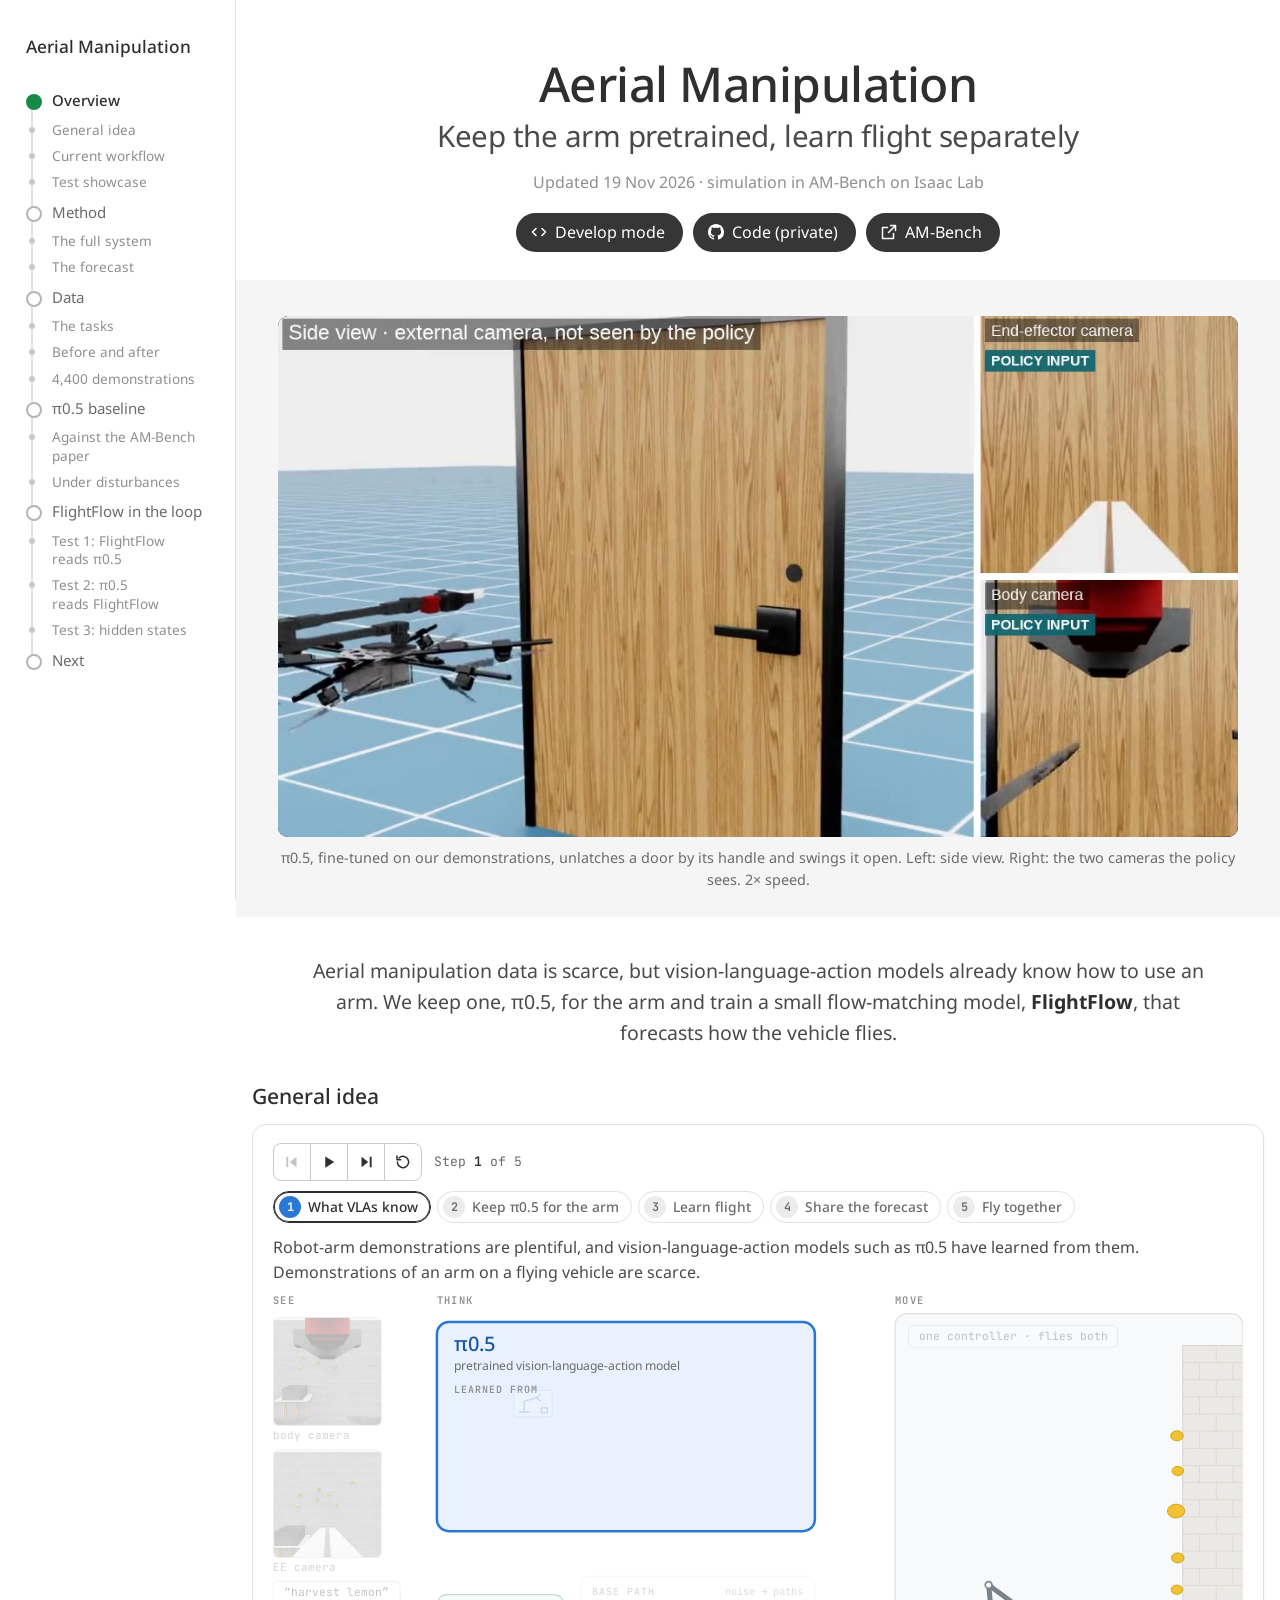
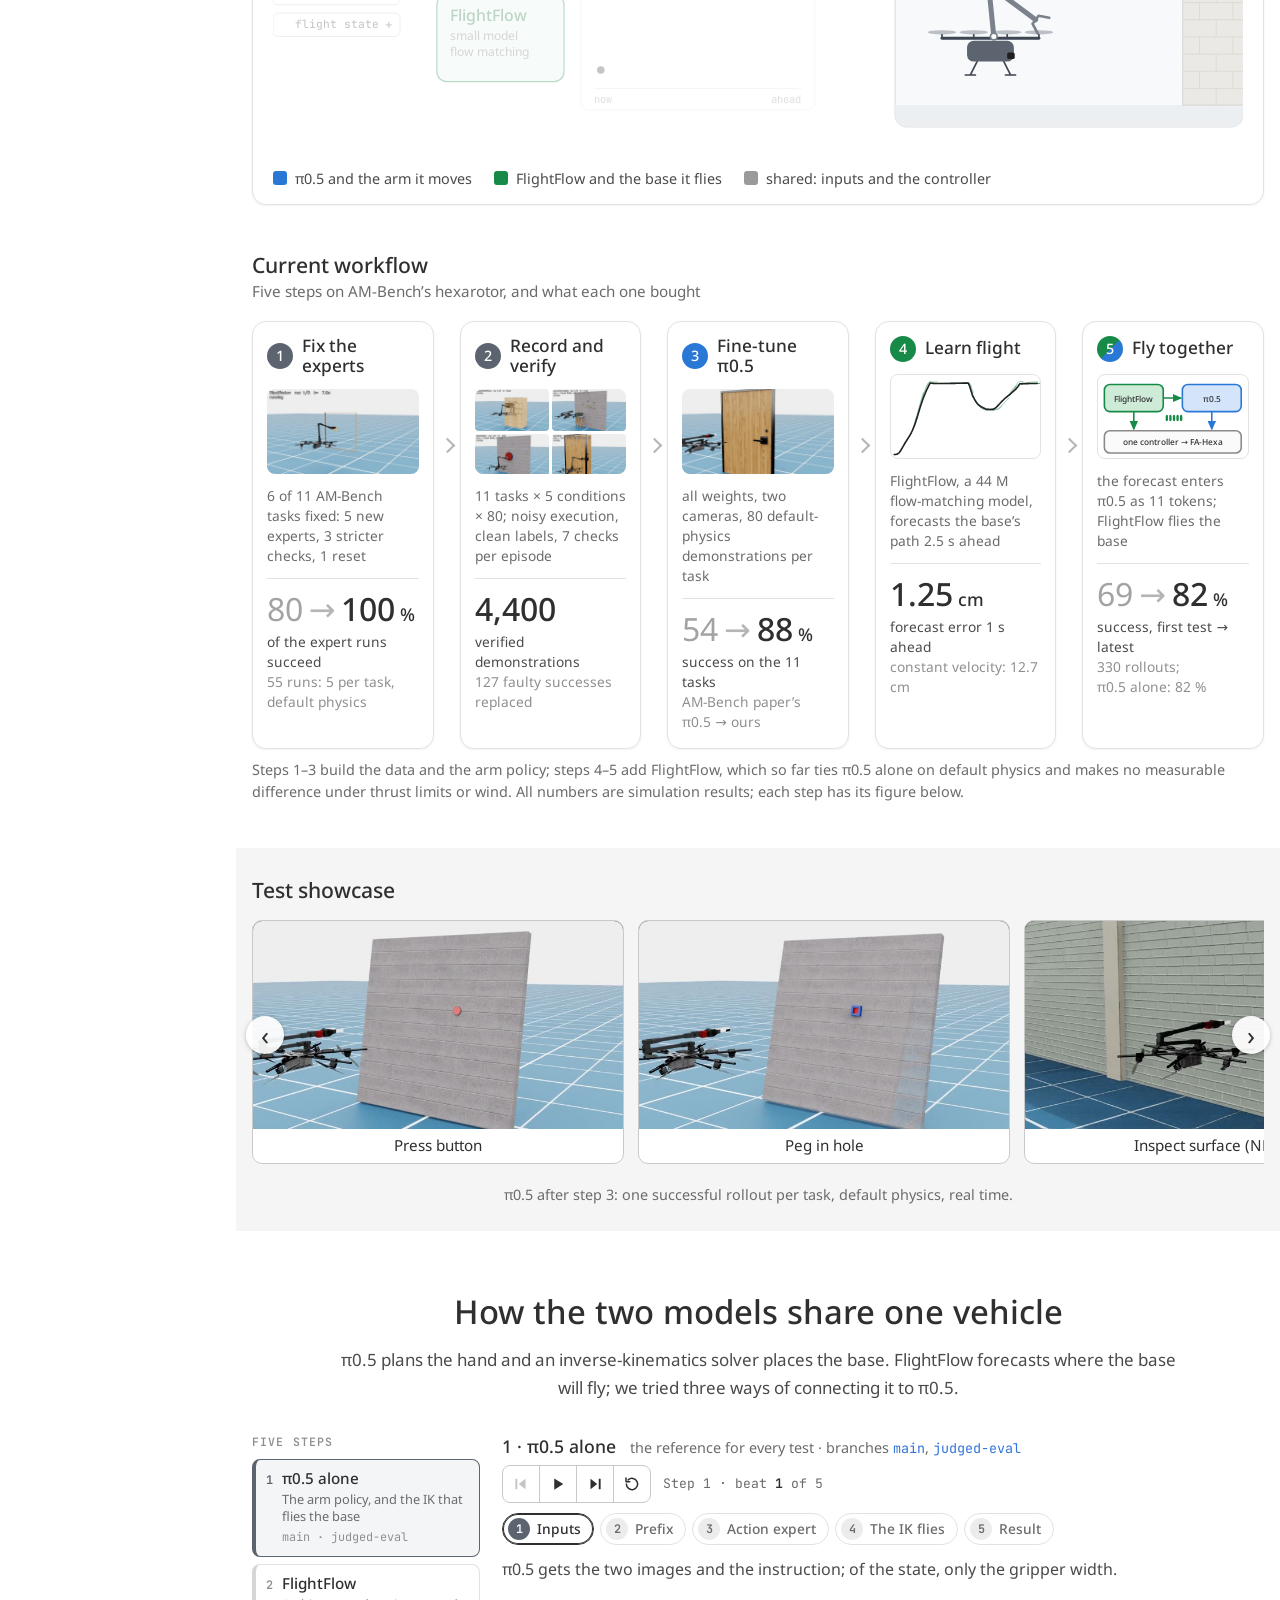
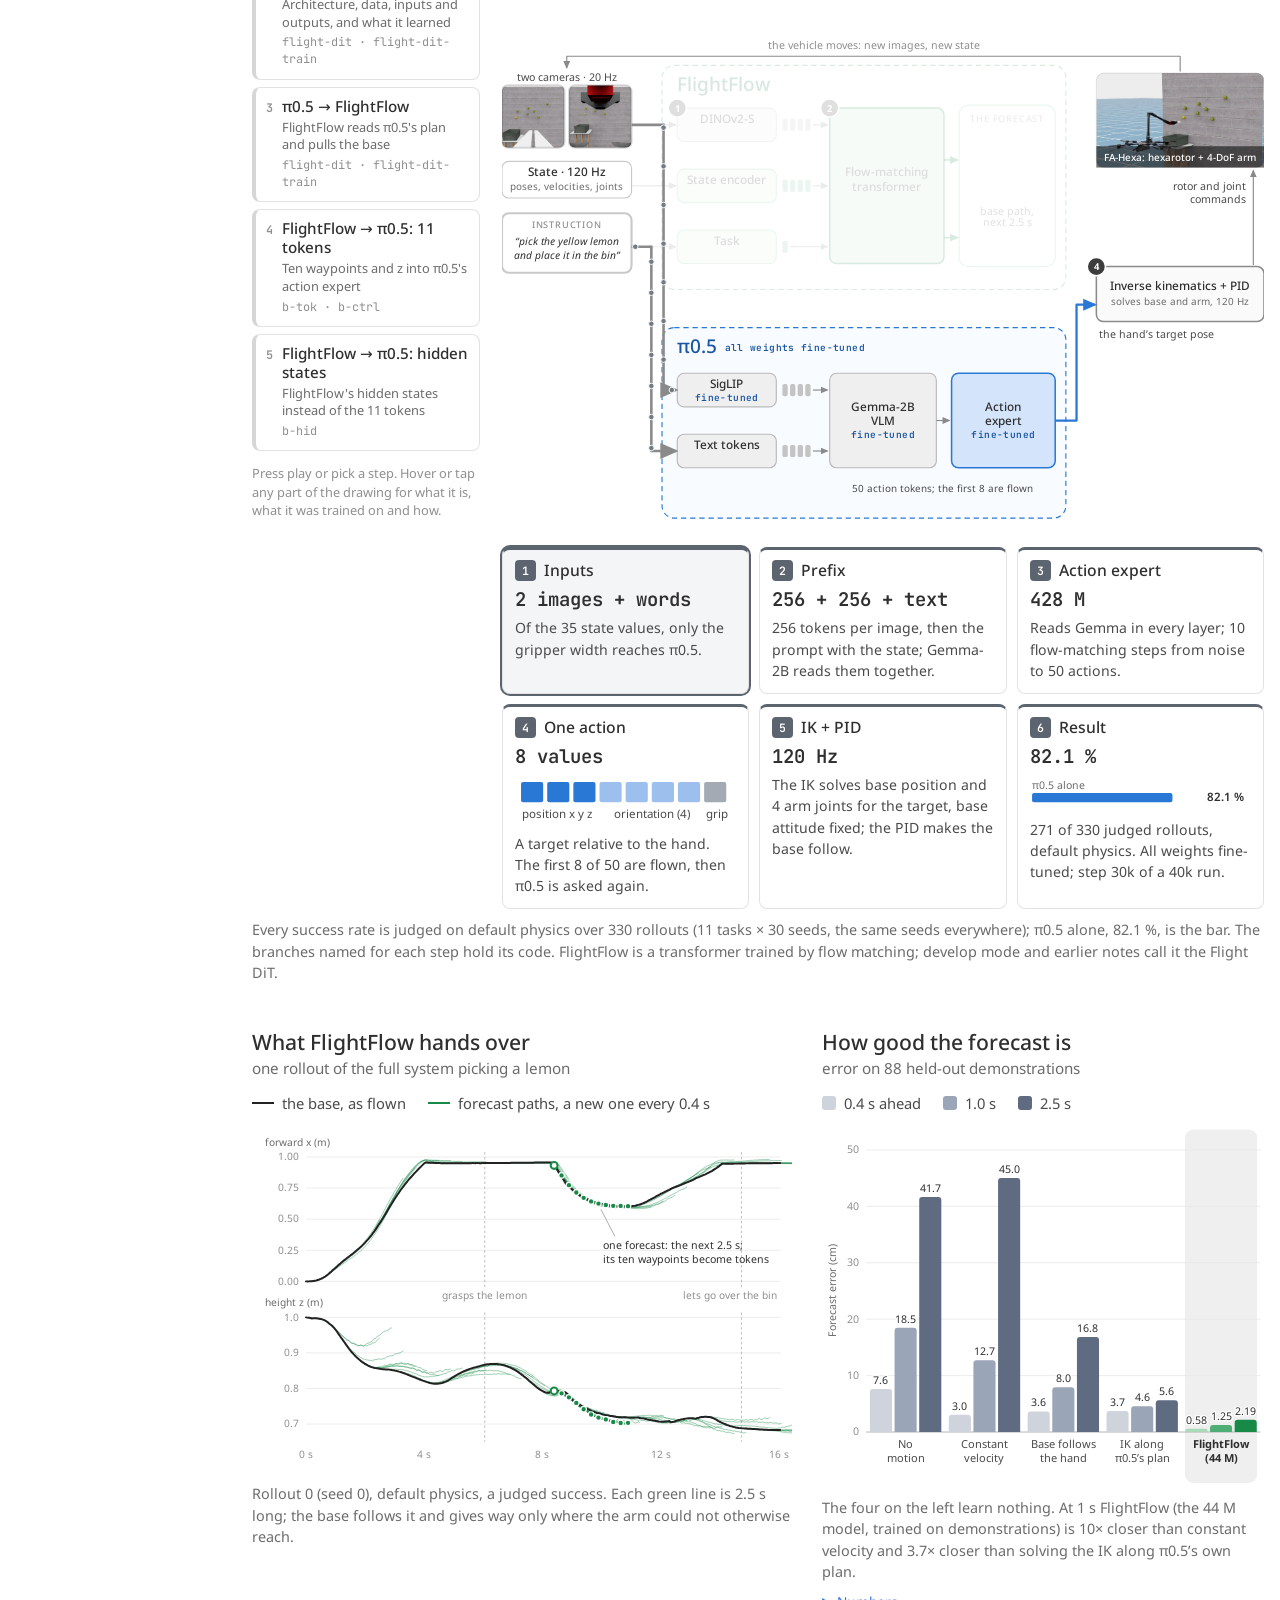
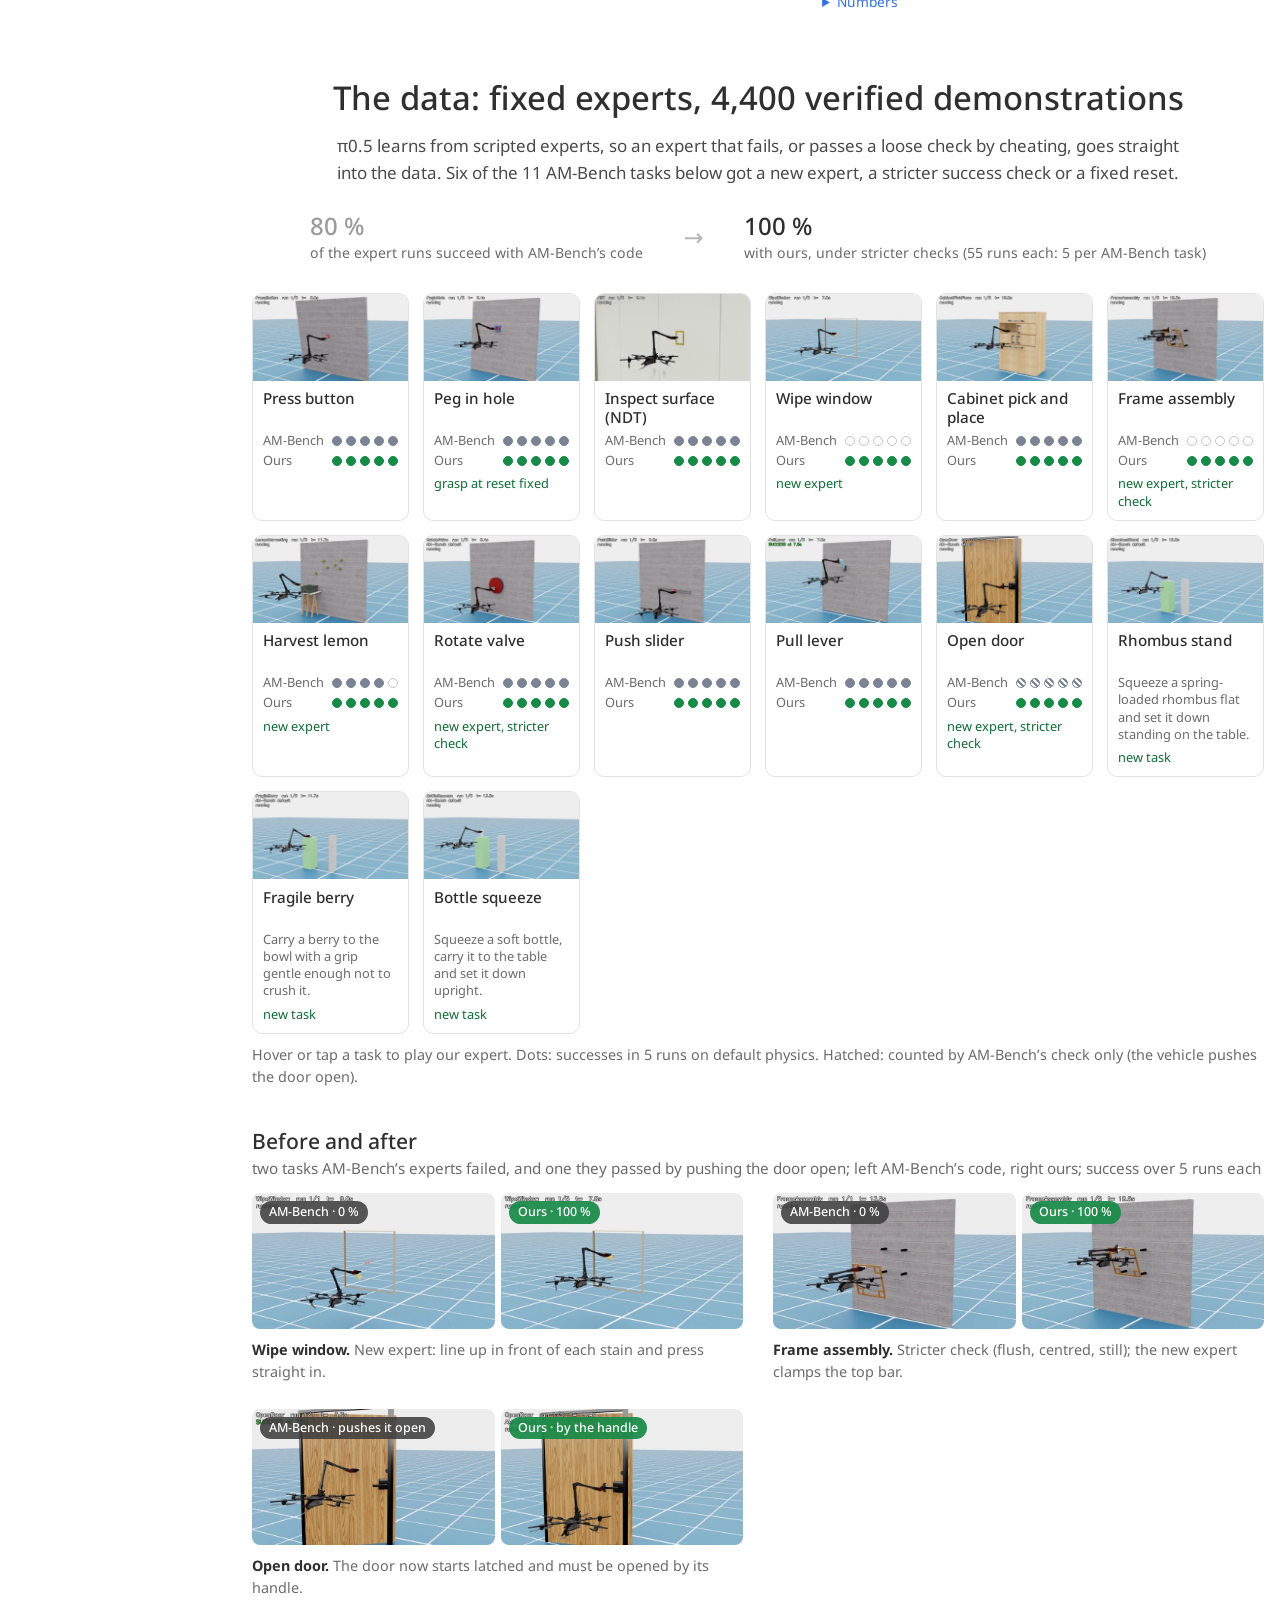
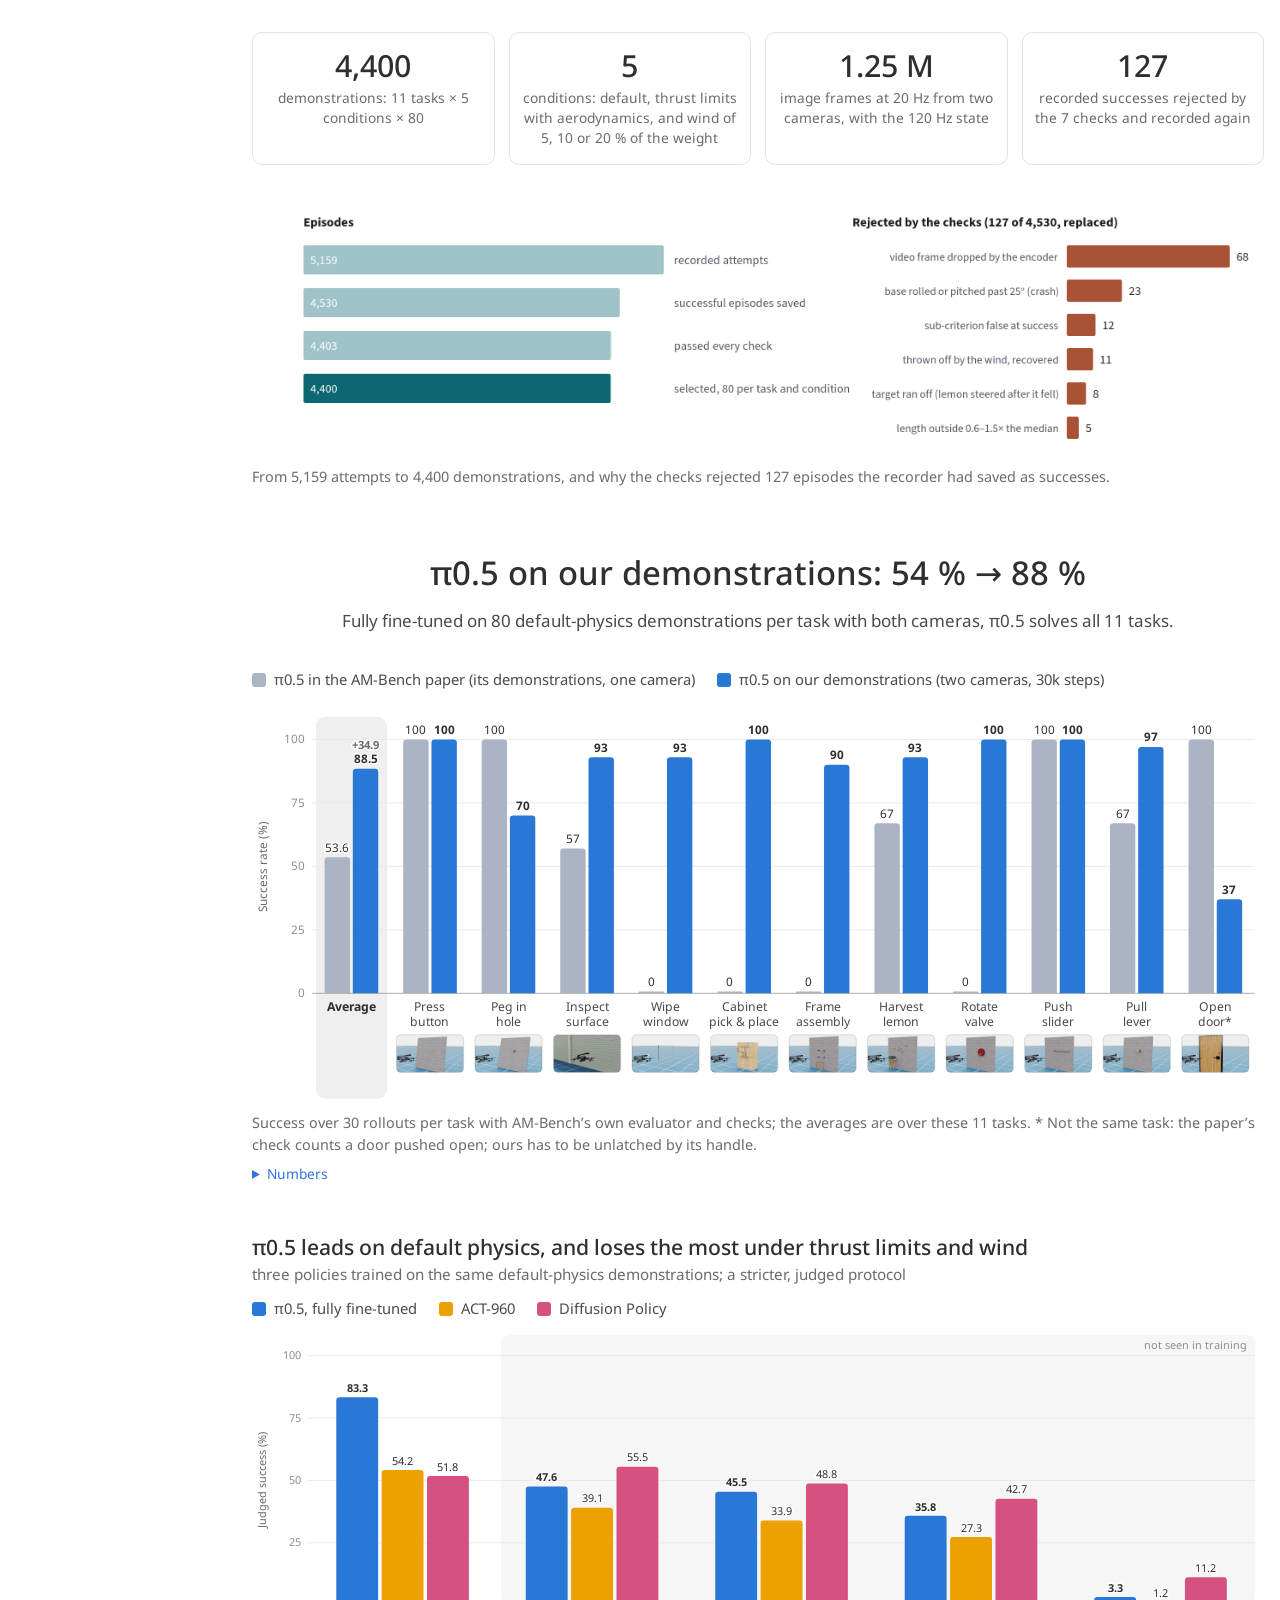
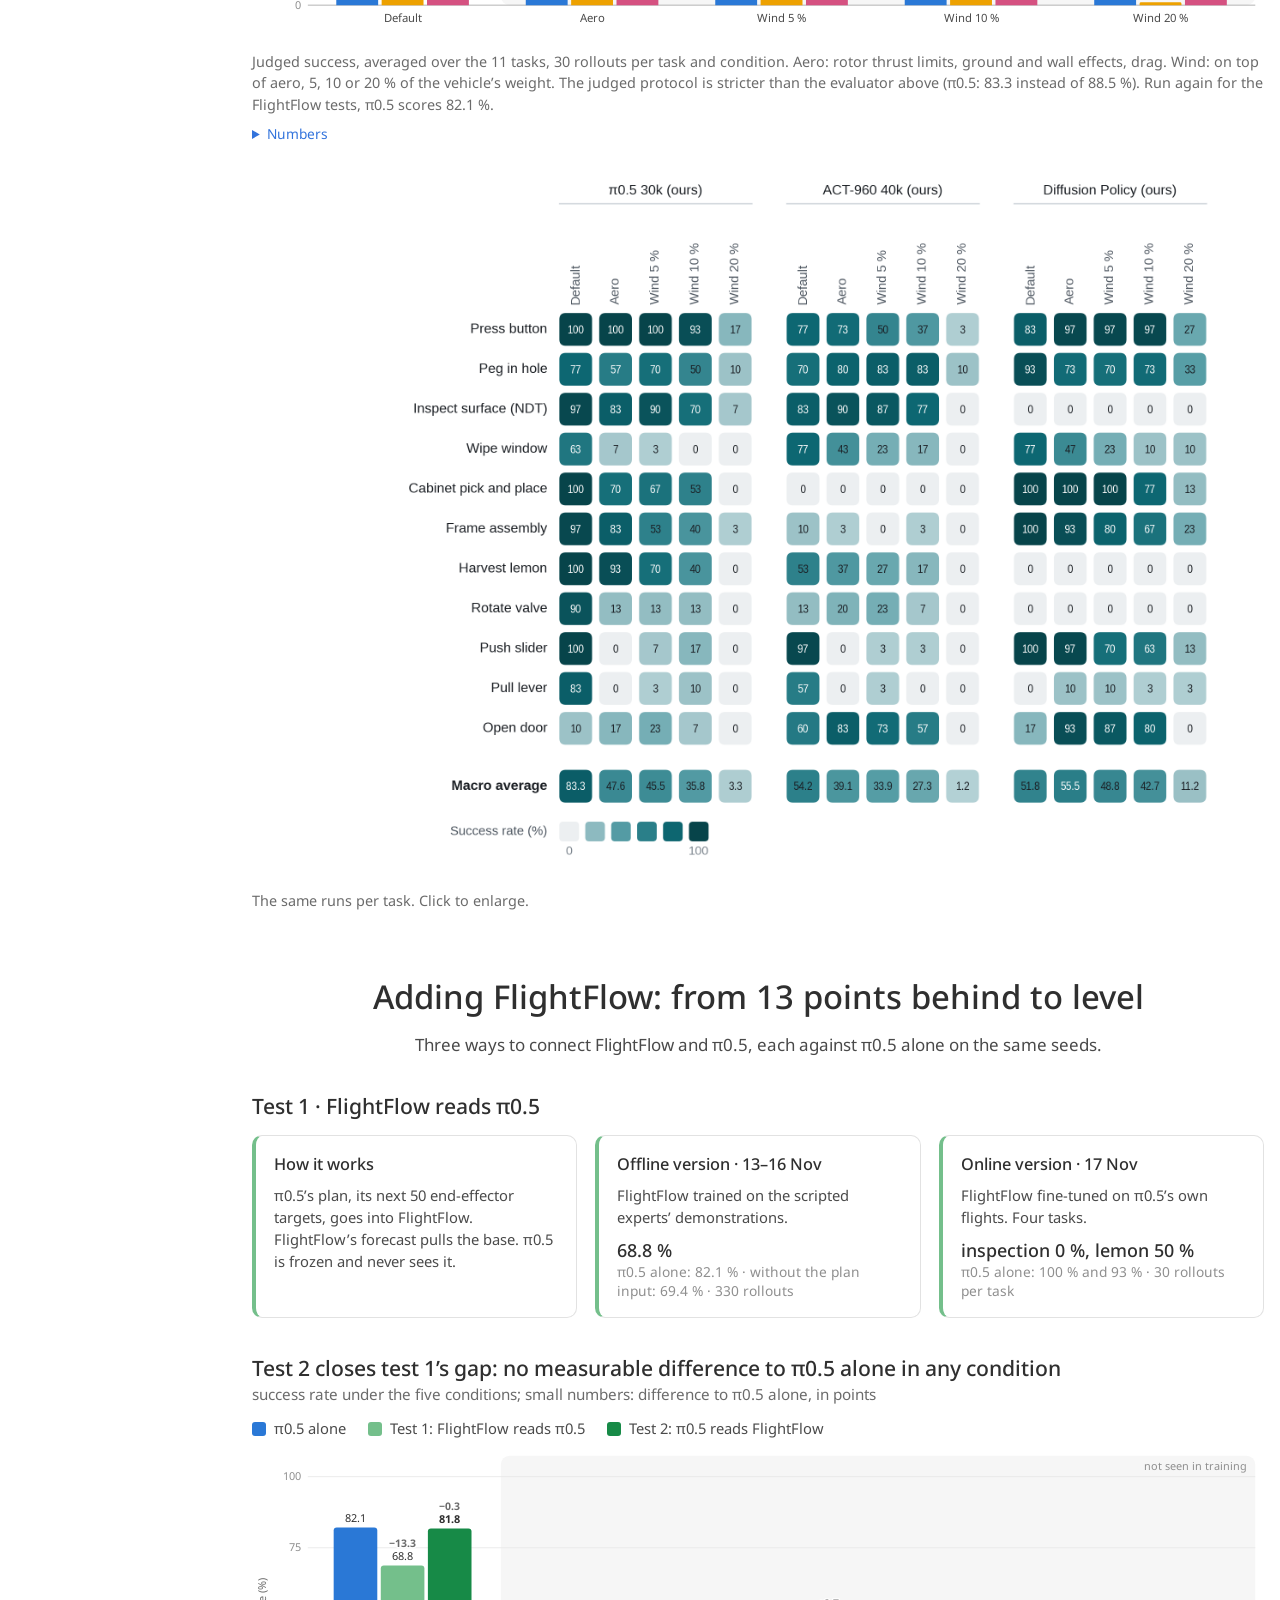
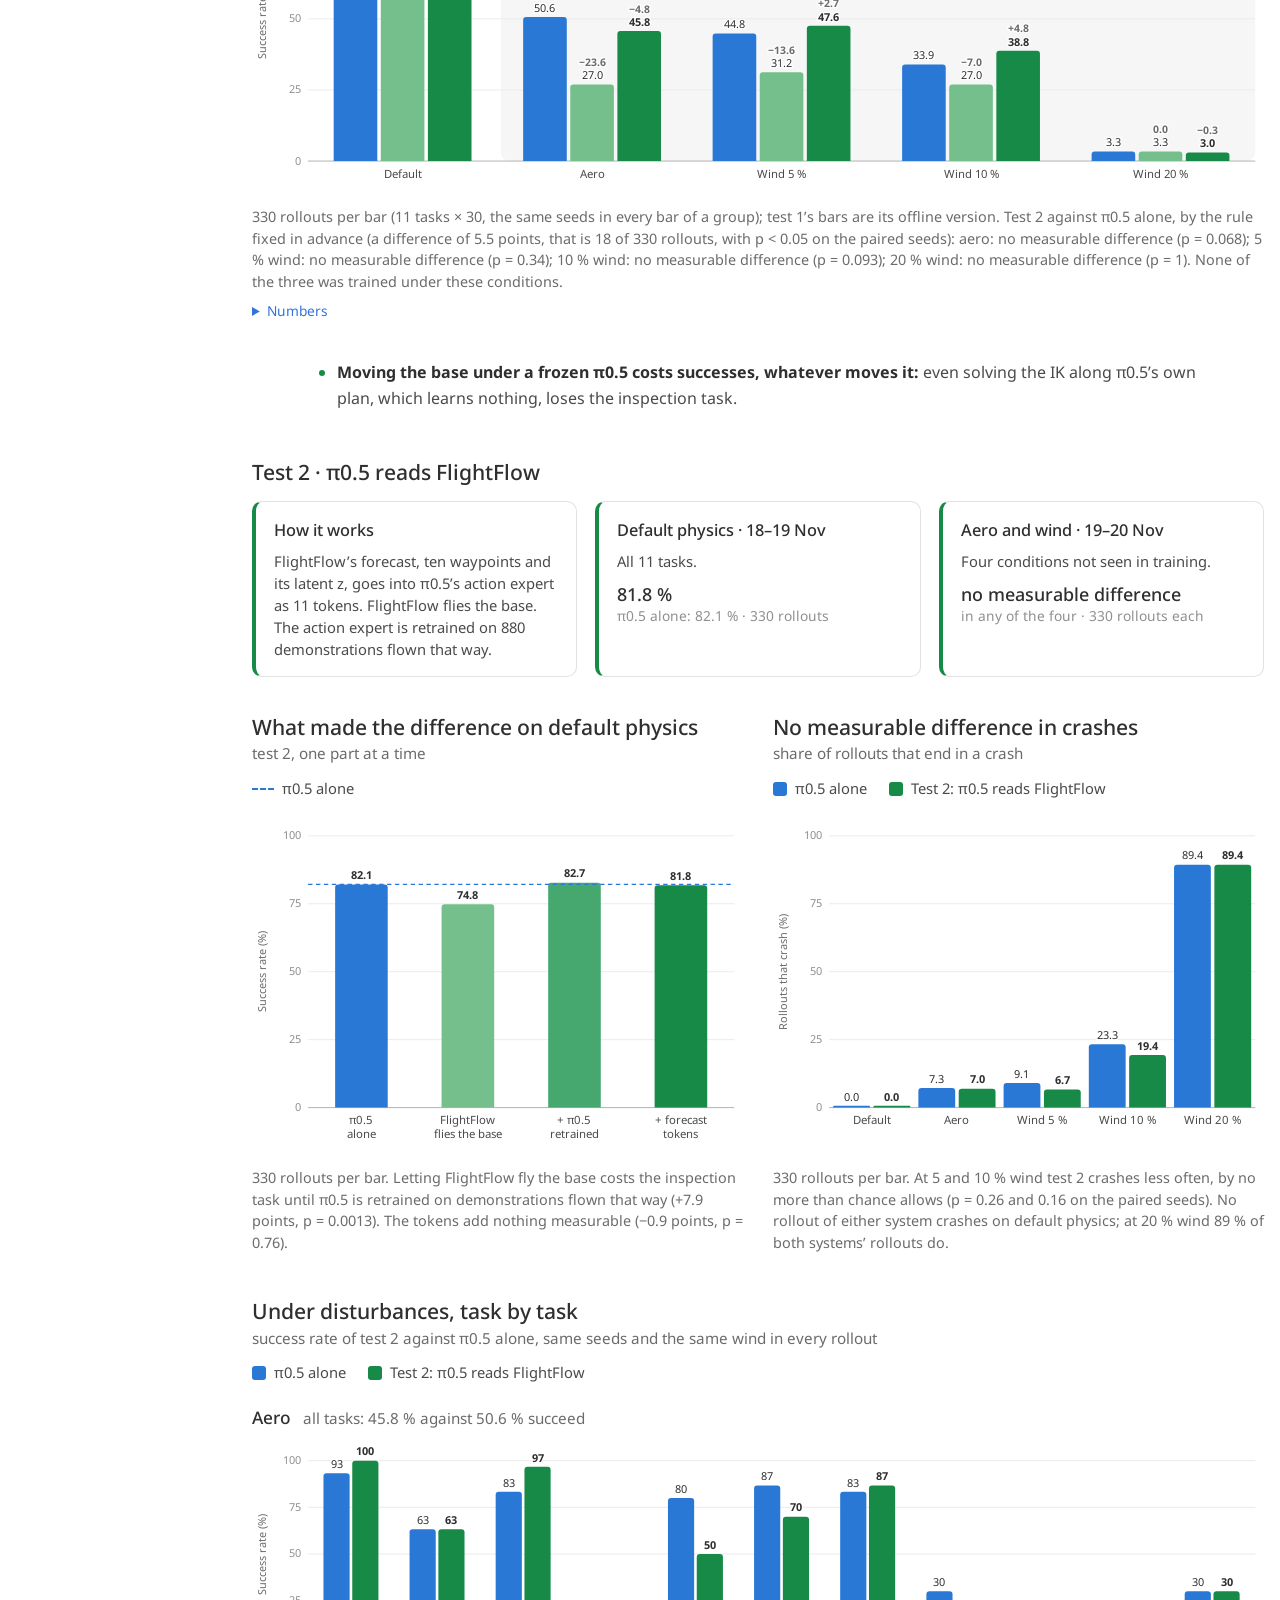
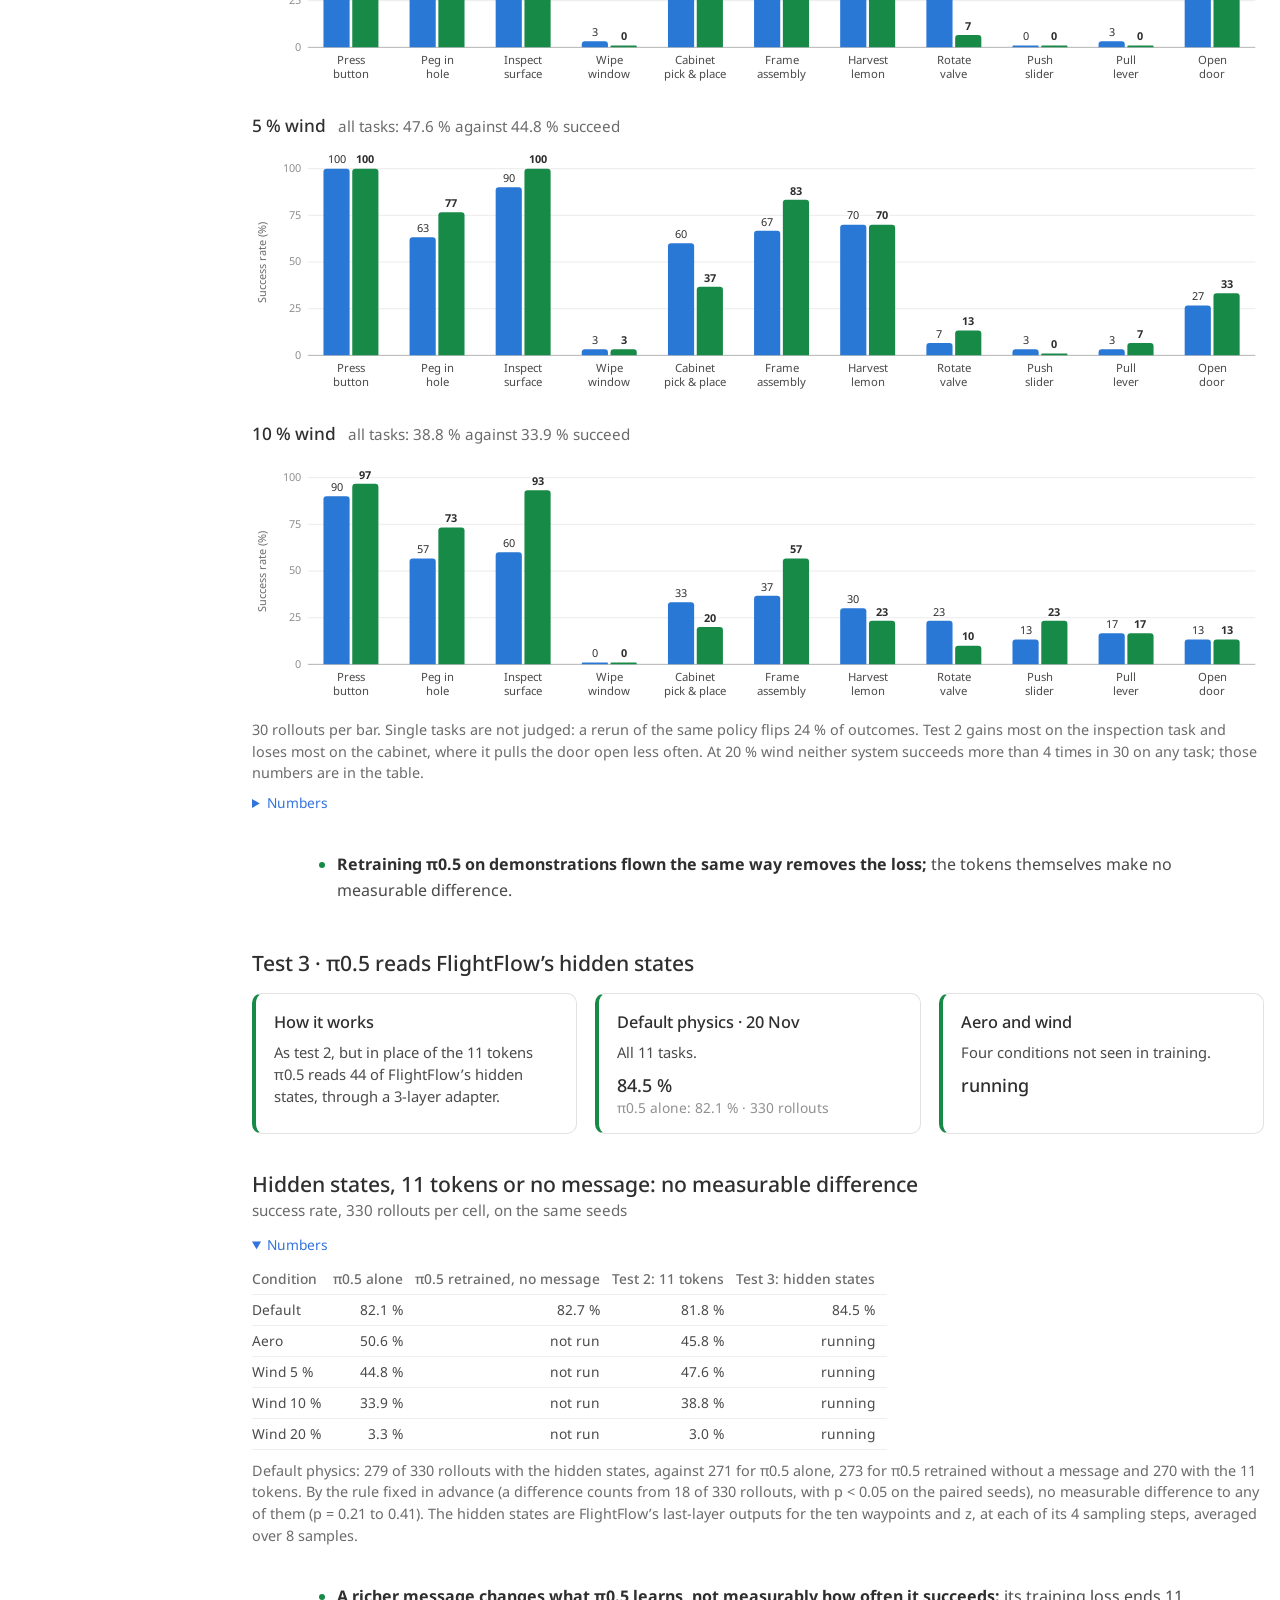
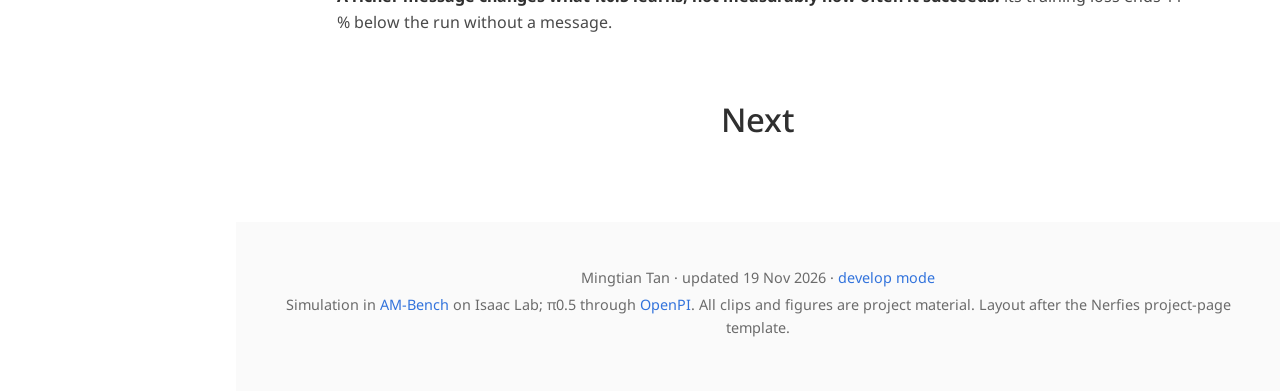
==== index.html @ 791d2c7c "Toss ball removed from the page; every aggregate restated for the 11 tasks Its task card, before/aft" ====
<!DOCTYPE html>
<html lang="en">
<head>
  <meta charset="utf-8">
  <meta name="viewport" content="width=device-width, initial-scale=1">
  <title>Aerial Manipulation: keep the arm pretrained, learn flight separately</title>
  <meta name="description" content="Aerial manipulation with a pretrained vision-language-action model for the arm and FlightFlow, a small flow-matching model, for flight: the pipeline step by step, with what each step improved.">
  <meta property="og:title" content="Aerial Manipulation: keep the arm pretrained, learn flight separately">
  <meta property="og:description" content="π0.5 keeps the arm; FlightFlow, a small flow-matching model, learns flight. AM-Bench's FA-Hexa in Isaac Lab.">
  <meta property="og:image" content="https://mingtiantan.github.io/aerial-manipulation/assets/opendoor_threeview.jpg">
  <meta property="og:type" content="website">
  <link rel="icon" href="data:image/svg+xml,%3Csvg xmlns='http://www.w3.org/2000/svg' viewBox='0 0 32 32'%3E%3Crect fill='%23123a40' width='32' height='32' rx='6'/%3E%3Ccircle cx='16' cy='16' r='3' fill='%23ffffff'/%3E%3Cpath d='M6 16h6M20 16h6M16 6v6M16 20v6' stroke='%23cfe9ec' stroke-width='1.6'/%3E%3C/svg%3E">
  <link rel="preconnect" href="https://fonts.googleapis.com">
  <link rel="preconnect" href="https://fonts.gstatic.com" crossorigin>
  <link href="https://fonts.googleapis.com/css?family=Google+Sans:400,500,700|Noto+Sans:400,400i,700|JetBrains+Mono:400,600&amp;display=swap" rel="stylesheet">
  <link rel="stylesheet" href="overview.css?v=20261119c">
  <link rel="stylesheet" href="concept.css?v=20261120c">
  <link rel="stylesheet" href="system.css?v=20261120e">
</head>
<body>
  <nav class="rail" aria-label="Sections">
    <a class="rail-home" href="#top">Aerial Manipulation</a>
    <ol>
      <li><a href="#top">Overview</a><ol><li><a href="#idea">General idea</a></li><li><a href="#workflow">Current workflow</a></li><li><a href="#showcase">Test showcase</a></li></ol></li>
      <li><a href="#method">Method</a><ol><li><a href="#system">The full system</a></li><li><a href="#forecast">The forecast</a></li></ol></li>
      <li><a href="#dataset">Data</a><ol><li><a href="#all-tasks">The tasks</a></li><li><a href="#before-after">Before and after</a></li><li><a href="#dataset-generation">4,400 demonstrations</a></li></ol></li>
      <li><a href="#benchmarking">π0.5 baseline</a><ol><li><a href="#paper">Against the AM-Bench paper</a></li><li><a href="#robustness">Under disturbances</a></li></ol></li>
      <li><a href="#dit-training">FlightFlow in the loop</a><ol><li><a href="#test-1">Test 1: FlightFlow reads&nbsp;π0.5</a></li><li><a href="#test-2">Test 2: π0.5 reads&nbsp;FlightFlow</a></li><li><a href="#test-3">Test 3: hidden states</a></li></ol></li>
      <li><a href="#next">Next</a></li>
    </ol>
  </nav>
  <header class="hero" id="top">
    <div class="container">
      <h1 class="publication-title">Aerial Manipulation<span>Keep the arm pretrained, learn flight separately</span></h1>
      <p class="date">Updated 19 Nov 2026 · simulation in AM-Bench on Isaac Lab</p>
      <nav class="links" aria-label="Links">
        <a class="button" href="develop.html"><svg viewBox="0 0 16 16" aria-hidden="true"><path d="M5 4.5 1.5 8 5 11.5M11 4.5 14.5 8 11 11.5" fill="none" stroke="currentColor" stroke-width="1.6" stroke-linecap="round" stroke-linejoin="round"/></svg><span>Develop mode</span></a>
        <a class="button" href="https://github.com/MingtianTan/Aerial_Manipulation_Code"><svg viewBox="0 0 16 16" aria-hidden="true"><path fill="currentColor" d="M8 0C3.58 0 0 3.58 0 8c0 3.54 2.29 6.53 5.47 7.59.4.07.55-.17.55-.38 0-.19-.01-.82-.01-1.49-2.01.37-2.53-.49-2.69-.94-.09-.23-.48-.94-.82-1.13-.28-.15-.68-.52-.01-.53.63-.01 1.08.58 1.23.82.72 1.21 1.87.87 2.33.66.07-.52.28-.87.51-1.07-1.78-.2-3.64-.89-3.64-3.95 0-.87.31-1.59.82-2.15-.08-.2-.36-1.02.08-2.12 0 0 .67-.21 2.2.82.64-.18 1.32-.27 2-.27.68 0 1.36.09 2 .27 1.53-1.04 2.2-.82 2.2-.82.44 1.1.16 1.92.08 2.12.51.56.82 1.27.82 2.15 0 3.07-1.87 3.75-3.65 3.95.29.25.54.73.54 1.48 0 1.07-.01 1.93-.01 2.2 0 .21.15.46.55.38A8.01 8.01 0 0 0 16 8c0-4.42-3.58-8-8-8z"/></svg><span>Code (private)</span></a>
        <a class="button" href="https://ambench.github.io/"><svg viewBox="0 0 16 16" aria-hidden="true"><path d="M9.5 1.5h5v5M14.5 1.5 7.5 8.5M12.5 9.5v5h-11v-11h5" fill="none" stroke="currentColor" stroke-width="1.5" stroke-linecap="round" stroke-linejoin="round"/></svg><span>AM-Bench</span></a>
      </nav>
      <nav class="jump" aria-label="Sections"><a href="#idea">General idea</a><a href="#workflow">Current workflow</a><a href="#showcase">Test showcase</a><a href="#method">Method</a><a href="#dataset">Data</a><a href="#benchmarking">π0.5 baseline</a><a href="#dit-training">FlightFlow in the loop</a><a href="#next">Next</a></nav>
    </div>
  </header>

  <section class="band teaser">
    <div class="container">
      <video autoplay muted loop playsinline poster="assets/opendoor_threeview.jpg" width="1104" height="600" aria-label="FA-Hexa opening a latched door, seen from the side and through the two onboard cameras the policy uses"><source src="assets/opendoor_threeview.mp4" type="video/mp4"></video>
      <p class="caption">π0.5, fine-tuned on our demonstrations, unlatches a door by its handle and swings it open. Left: side view. Right: the two cameras the policy sees. 2× speed.</p>
    </div>
  </section>

  <section class="abstract" id="introduction">
    <div class="container">
      <p class="subtitle">Aerial manipulation data is scarce, but vision-language-action models already know how to use an arm. We keep one, π0.5, for the arm and train a small flow-matching model, <b>FlightFlow</b>, that forecasts how the vehicle flies.</p>
    </div>
    <div class="container wide">
      <h3 class="fig-title block-title first" id="idea">General idea</h3>
      <figure class="cx" id="concept" aria-labelledby="idea">
        <div class="cx-bar">
          <div class="cx-player">
            <div class="cx-btns" role="group" aria-label="Player">
              <button class="cx-btn" type="button" data-act="prev" aria-label="Step back"></button>
              <button class="cx-btn" type="button" data-act="play" aria-label="Play" aria-pressed="false"></button>
              <button class="cx-btn" type="button" data-act="next" aria-label="Step forward"></button>
              <button class="cx-btn" type="button" data-act="reset" aria-label="Back to the start"></button>
            </div>
            <span class="cx-ind">Step <b>5</b> of 5</span>
          </div>
          <ol class="cx-tabs" aria-label="Steps">
            <li><button type="button" data-go="0" style="--sc:var(--pi)"><span class="n">1</span>What VLAs know</button></li>
            <li><button type="button" data-go="1" style="--sc:var(--pi)"><span class="n">2</span>Keep π0.5 for the arm</button></li>
            <li><button type="button" data-go="2" style="--sc:var(--fd)"><span class="n">3</span>Learn flight</button></li>
            <li><button type="button" data-go="3" style="--sc:linear-gradient(135deg, var(--fd) 50%, var(--pi) 50%)"><span class="n">4</span>Share the forecast</button></li>
            <li><button type="button" data-go="4" style="--sc:linear-gradient(135deg, var(--fd) 50%, var(--pi) 50%)"><span class="n">5</span>Fly together</button></li>
          </ol>
        </div>
        <p class="cx-say">One controller flies both: the hand goes to π0.5’s target, and the base follows FlightFlow’s path. The cameras see the new scene, and both models plan again.</p>
        <div class="scroll cx-scroll"><svg class="cx-svg" viewBox="0 0 1160 556" role="img" aria-label="The idea in five steps. π0.5, a vision-language-action model that learned from plentiful robot-arm data, keeps the arm: from the two cameras and the task it decides where the hand goes. FlightFlow, a small flow-matching model trained on our scarce aerial demonstrations, forecasts the base’s path. The forecast reaches π0.5 as a few extra tokens, and one controller flies the hand to π0.5’s target and the base along FlightFlow’s path."></svg></div>
        <div class="cx-legend"><span><i style="--k:var(--pi)"></i>π0.5 and the arm it moves</span><span><i style="--k:var(--fd)"></i>FlightFlow and the base it flies</span><span><i style="--k:#9a9a9a"></i>shared: inputs and the controller</span></div>
        <div class="cx-pop" hidden></div>
      </figure>
      <h3 class="fig-title block-title" id="workflow">Current workflow<small>Five steps on AM-Bench’s hexarotor, and what each one bought</small></h3>
      <ol class="pipeline" id="pipeline">
        <li class="step "><div class="step-head"><span class="n">1</span>Fix the experts</div><img class="shot" src="assets/dataset/poster/demo2_04_WipeWindow.jpg" alt="The scripted expert wiping a window"><p class="how">6 of 11 AM-Bench tasks fixed: 5 new experts, 3 stricter checks, 1 reset</p><p class="gain"><span class="from">80</span><span class="arrow">→</span>100<small> %</small></p><p class="unit">of the expert runs succeed<em>55 runs: 5 per task, default&nbsp;physics</em></p></li>
        <li class="step "><div class="step-head"><span class="n">2</span>Record and verify</div><div class="shot four"><img src="assets/dataset/poster/demo2_05_CabinetPickPlace.jpg" alt="" loading="lazy"><img src="assets/dataset/poster/wind10_07_LemonHarvesting.jpg" alt="" loading="lazy"><img src="assets/dataset/poster/aero_09_RotateValve.jpg" alt="" loading="lazy"><img src="assets/dataset/poster/wind20_12_OpenDoor.jpg" alt="" loading="lazy"></div><p class="how">11 tasks × 5 conditions × 80; noisy execution, clean labels, 7 checks per episode</p><p class="gain">4,400</p><p class="unit">verified demonstrations<em>127 faulty successes replaced</em></p></li>
        <li class="step pi"><div class="step-head"><span class="n">3</span>Fine-tune π0.5</div><img class="shot" src="assets/benchmark/poster/12_OpenDoor.jpg" alt="π0.5 opening a door by its handle"><p class="how">all weights, two cameras, 80 default-physics demonstrations per task</p><p class="gain"><span class="from">54</span><span class="arrow">→</span>88<small> %</small></p><p class="unit">success on the 11 tasks<em>AM-Bench paper’s π0.5&nbsp;→&nbsp;ours</em></p></li>
        <li class="step fd"><div class="step-head"><span class="n">4</span>Learn flight</div><div class="shot plot"><svg class="fig plot mini" style="--w:188px" viewBox="0 0 188 106" role="img" aria-label="One rollout of the full system picking a lemon: the base’s flight and the paths FlightFlow handed over, forward position and height against time."><polyline points="4.0,100.0 4.6,100.0 5.1,100.0 5.7,100.0 6.2,99.8 6.8,99.7 7.4,99.5 7.9,99.4 8.5,99.1 9.0,98.7 9.6,98.4 10.2,98.0 10.7,97.4 11.3,96.7 11.8,96.0 12.4,95.1 13.0,94.3 13.5,93.4 14.1,92.4 14.6,91.4 15.2,90.5 15.8,89.5 16.3,88.6 16.9,87.7 17.4,86.7 18.0,85.8 18.6,85.0 19.1,84.1 19.7,83.3 20.2,82.5 20.8,81.4 21.4,80.5 21.9,79.7 22.5,78.7 23.0,77.8 23.6,76.9 24.2,75.7 24.7,74.6 25.3,73.4 25.8,72.2 26.4,71.2 27.0,69.8 27.5,68.3 28.1,66.8 28.6,65.1 29.2,63.5 29.8,61.4 30.3,59.5 30.9,57.5 31.4,55.5 32.0,53.2" class="fc"/><polyline points="13.0,93.6 13.5,92.6 14.1,91.6 14.6,90.6 15.2,89.7 15.8,88.7 16.3,87.8 16.9,86.9 17.4,86.0 18.0,85.1 18.6,84.2 19.1,83.3 19.7,82.4 20.2,81.5 20.8,80.5 21.4,79.6 21.9,78.6 22.5,77.6 23.0,76.6 23.6,75.6 24.2,74.5 24.7,73.3 25.3,72.2 25.8,70.8 26.4,69.5 27.0,68.1 27.5,66.6 28.1,65.1 28.6,63.6 29.2,62.0 29.8,60.1 30.3,58.3 30.9,56.4 31.4,54.5 32.0,52.5 32.6,50.6 33.1,48.6 33.7,46.4 34.2,44.2 34.8,42.1 35.4,40.2 35.9,38.0 36.5,36.0 37.0,34.1 37.6,32.0 38.2,30.4 38.7,28.3 39.3,26.5 39.8,24.8 40.4,23.2 41.0,21.6" class="fc"/><polyline points="21.9,78.7 22.5,77.8 23.0,76.9 23.6,76.0 24.2,75.0 24.7,74.0 25.3,72.9 25.8,71.8 26.4,70.5 27.0,69.3 27.5,68.1 28.1,66.7 28.6,65.3 29.2,63.8 29.8,62.2 30.3,60.6 30.9,58.9 31.4,57.1 32.0,55.3 32.6,53.4 33.1,51.4 33.7,49.4 34.2,47.5 34.8,45.4 35.4,43.3 35.9,41.2 36.5,39.2 37.0,37.2 37.6,35.3 38.2,33.3 38.7,31.4 39.3,29.5 39.8,27.5 40.4,25.8 41.0,24.1 41.5,22.4 42.1,20.8 42.7,19.2 43.2,17.8 43.8,16.4 44.3,14.9 44.9,13.7 45.5,12.5 46.0,11.4 46.6,10.5 47.1,9.7 47.7,9.1 48.3,8.6 48.8,8.6 49.4,8.2 49.9,8.2" class="fc"/><polyline points="30.9,59.4 31.4,57.6 32.0,55.9 32.6,54.0 33.1,52.0 33.7,50.0 34.2,47.9 34.8,45.9 35.4,43.8 35.9,41.9 36.5,39.8 37.0,37.9 37.6,36.0 38.2,34.1 38.7,32.2 39.3,30.5 39.8,28.7 40.4,27.1 41.0,25.4 41.5,23.9 42.1,22.3 42.7,20.8 43.2,19.3 43.8,17.8 44.3,16.2 44.9,14.7 45.5,13.4 46.0,12.1 46.6,11.1 47.1,10.1 47.7,9.5 48.3,8.9 48.8,8.5 49.4,8.4 49.9,8.4 50.5,8.5 51.1,8.7 51.6,8.6 52.2,8.7 52.7,8.7 53.3,8.6 53.9,8.7 54.4,8.7 55.0,8.6 55.5,8.7 56.1,8.8 56.7,8.8 57.2,8.7 57.8,8.7 58.3,8.7 58.9,8.6" class="fc"/><polyline points="39.8,31.2 40.4,29.6 41.0,28.1 41.5,26.6 42.1,25.1 42.7,23.7 43.2,22.3 43.8,20.9 44.3,19.6 44.9,18.3 45.5,17.1 46.0,16.0 46.6,14.8 47.1,13.8 47.7,12.8 48.3,11.9 48.8,11.2 49.4,10.6 49.9,10.1 50.5,10.0 51.1,9.9 51.6,10.0 52.2,10.2 52.7,10.3 53.3,10.5 53.9,10.5 54.4,10.6 55.0,10.6 55.5,10.6 56.1,10.6 56.7,10.6 57.2,10.7 57.8,10.6 58.3,10.6 58.9,10.6 59.5,10.5 60.0,10.7 60.6,10.5 61.1,10.5 61.7,10.6 62.3,10.5 62.8,10.7 63.4,10.6 63.9,10.5 64.5,10.7 65.1,10.7 65.6,10.6 66.2,10.8 66.7,10.7 67.3,10.8 67.9,10.8" class="fc"/><polyline points="48.8,10.8 49.4,10.6 49.9,10.7 50.5,10.7 51.1,10.7 51.6,10.7 52.2,10.7 52.7,10.8 53.3,10.8 53.9,10.8 54.4,10.8 55.0,10.8 55.5,10.8 56.1,10.8 56.7,10.8 57.2,10.8 57.8,10.8 58.3,10.7 58.9,10.7 59.5,10.7 60.0,10.8 60.6,10.7 61.1,10.7 61.7,10.7 62.3,10.6 62.8,10.7 63.4,10.6 63.9,10.6 64.5,10.6 65.1,10.7 65.6,10.5 66.2,10.6 66.7,10.6 67.3,10.5 67.9,10.6 68.4,10.6 69.0,10.5 69.5,10.6 70.1,10.6 70.7,10.5 71.2,10.6 71.8,10.6 72.3,10.5 72.9,10.6 73.5,10.6 74.0,10.6 74.6,10.5 75.1,10.5 75.7,10.6 76.3,10.7 76.8,10.6" class="fc"/><polyline points="57.8,10.7 58.3,10.8 58.9,10.8 59.5,10.7 60.0,10.7 60.6,10.7 61.1,10.7 61.7,10.7 62.3,10.7 62.8,10.6 63.4,10.6 63.9,10.6 64.5,10.6 65.1,10.6 65.6,10.6 66.2,10.5 66.7,10.5 67.3,10.5 67.9,10.5 68.4,10.5 69.0,10.4 69.5,10.4 70.1,10.4 70.7,10.4 71.2,10.4 71.8,10.4 72.3,10.4 72.9,10.4 73.5,10.4 74.0,10.3 74.6,10.4 75.1,10.4 75.7,10.4 76.3,10.4 76.8,10.4 77.4,10.4 77.9,10.4 78.5,10.4 79.1,10.4 79.6,10.4 80.2,10.3 80.7,10.4 81.3,10.4 81.9,10.4 82.4,10.3 83.0,10.3 83.5,10.3 84.1,10.3 84.7,10.3 85.2,10.3 85.8,10.2" class="fc"/><polyline points="66.7,10.6 67.3,10.6 67.9,10.6 68.4,10.6 69.0,10.6 69.5,10.6 70.1,10.6 70.7,10.6 71.2,10.5 71.8,10.5 72.3,10.5 72.9,10.5 73.5,10.5 74.0,10.5 74.6,10.5 75.1,10.5 75.7,10.4 76.3,10.4 76.8,10.4 77.4,10.4 77.9,10.4 78.5,10.4 79.1,10.4 79.6,10.4 80.2,10.4 80.7,10.4 81.3,10.4 81.9,10.4 82.4,10.4 83.0,10.4 83.5,10.5 84.1,10.5 84.7,10.5 85.2,10.5 85.8,10.5 86.3,10.5 86.9,10.5 87.5,10.6 88.0,10.6 88.6,10.6 89.1,10.6 89.7,10.6 90.3,10.5 90.8,10.6 91.4,10.5 91.9,10.6 92.5,10.5 93.1,10.5 93.6,10.5 94.2,10.5 94.7,10.5" class="fc"/><polyline points="75.7,10.5 76.3,10.5 76.8,10.5 77.4,10.5 77.9,10.5 78.5,10.5 79.1,10.5 79.6,10.5 80.2,10.4 80.7,10.4 81.3,10.4 81.9,10.4 82.4,10.3 83.0,10.3 83.5,10.3 84.1,10.3 84.7,10.2 85.2,10.3 85.8,10.2 86.3,10.2 86.9,10.1 87.5,10.1 88.0,10.1 88.6,10.1 89.1,10.1 89.7,10.0 90.3,10.0 90.8,10.0 91.4,9.9 91.9,9.9 92.5,9.9 93.1,9.8 93.6,9.8 94.2,9.8 94.7,9.8 95.3,9.9 95.9,9.8 96.4,9.9 97.0,9.9 97.5,10.0 98.1,10.1 98.7,10.2 99.2,10.5 99.8,11.4 100.3,12.9 100.9,14.8 101.5,16.6 102.0,18.1 102.6,19.5 103.1,21.1 103.7,22.4" class="fc"/><polyline points="84.7,10.3 85.2,10.3 85.8,10.3 86.3,10.3 86.9,10.4 87.5,10.4 88.0,10.4 88.6,10.4 89.1,10.4 89.7,10.4 90.3,10.5 90.8,10.4 91.4,10.5 91.9,10.4 92.5,10.5 93.1,10.5 93.6,10.4 94.2,10.4 94.7,10.5 95.3,10.5 95.9,10.5 96.4,10.6 97.0,10.7 97.5,10.7 98.1,11.1 98.7,11.8 99.2,12.9 99.8,14.7 100.3,16.6 100.9,18.2 101.5,20.0 102.0,21.7 102.6,23.4 103.1,25.0 103.7,26.5 104.3,27.5 104.8,29.1 105.4,30.1 105.9,31.2 106.5,32.3 107.1,33.0 107.6,34.1 108.2,34.8 108.7,35.3 109.3,36.1 109.9,36.5 110.4,37.3 111.0,37.9 111.5,38.4 112.1,38.7 112.7,39.1" class="fc"/><polyline points="93.6,10.1 94.2,10.1 94.7,10.1 95.3,10.1 95.9,10.1 96.4,10.1 97.0,10.2 97.5,10.8 98.1,12.6 98.7,14.7 99.2,16.5 99.8,18.1 100.3,19.7 100.9,21.3 101.5,22.7 102.0,24.4 102.6,25.8 103.1,27.0 103.7,28.4 104.3,29.6 104.8,30.9 105.4,31.9 105.9,32.8 106.5,33.9 107.1,34.7 107.6,35.6 108.2,36.3 108.7,37.1 109.3,37.6 109.9,38.5 110.4,39.0 111.0,39.5 111.5,40.1 112.1,40.6 112.7,41.0 113.2,41.5 113.8,41.8 114.4,42.1 114.9,42.6 115.5,42.8 116.0,43.2 116.6,43.5 117.2,43.6 117.7,43.9 118.3,43.9 118.8,44.0 119.4,44.2 120.0,44.3 120.5,44.6 121.1,44.5 121.6,44.6" class="fc"/><polyline points="102.6,26.4 103.1,27.8 103.7,29.0 104.3,30.1 104.8,31.1 105.4,32.1 105.9,33.0 106.5,33.9 107.1,34.7 107.6,35.6 108.2,36.3 108.7,37.0 109.3,37.6 109.9,38.3 110.4,38.8 111.0,39.3 111.5,39.7 112.1,40.2 112.7,40.5 113.2,40.9 113.8,41.3 114.4,41.6 114.9,41.9 115.5,42.2 116.0,42.5 116.6,42.7 117.2,42.9 117.7,43.1 118.3,43.2 118.8,43.3 119.4,43.5 120.0,43.7 120.5,43.7 121.1,43.9 121.6,44.0 122.2,44.0 122.8,44.1 123.3,44.1 123.9,44.2 124.4,44.3 125.0,44.4 125.6,44.4 126.1,44.4 126.7,44.4 127.2,44.3 127.8,44.3 128.4,44.3 128.9,44.3 129.5,44.1 130.0,44.1 130.6,44.0" class="fc"/><polyline points="111.5,38.7 112.1,39.2 112.7,39.7 113.2,40.0 113.8,40.4 114.4,40.7 114.9,41.0 115.5,41.2 116.0,41.5 116.6,41.7 117.2,41.9 117.7,42.1 118.3,42.3 118.8,42.5 119.4,42.6 120.0,42.8 120.5,42.9 121.1,43.0 121.6,43.1 122.2,43.3 122.8,43.3 123.3,43.4 123.9,43.5 124.4,43.6 125.0,43.6 125.6,43.7 126.1,43.7 126.7,43.7 127.2,43.7 127.8,43.8 128.4,43.8 128.9,43.7 129.5,43.7 130.0,43.7 130.6,43.7 131.2,43.7 131.7,43.5 132.3,43.4 132.8,43.4 133.4,43.2 134.0,43.1 134.5,42.9 135.1,42.6 135.6,42.5 136.2,42.1 136.8,41.7 137.3,41.4 137.9,40.9 138.4,40.6 139.0,39.8 139.6,39.3" class="fc"/><polyline points="120.5,43.2 121.1,43.2 121.6,43.2 122.2,43.3 122.8,43.3 123.3,43.4 123.9,43.4 124.4,43.5 125.0,43.5 125.6,43.6 126.1,43.6 126.7,43.6 127.2,43.6 127.8,43.7 128.4,43.7 128.9,43.7 129.5,43.6 130.0,43.6 130.6,43.6 131.2,43.5 131.7,43.3 132.3,43.2 132.8,43.1 133.4,42.8 134.0,42.7 134.5,42.2 135.1,41.9 135.6,41.4 136.2,41.1 136.8,40.6 137.3,40.3 137.9,39.6 138.4,39.1 139.0,38.6 139.6,38.0 140.1,37.3 140.7,36.9 141.2,36.1 141.8,35.5 142.4,35.0 142.9,34.3 143.5,33.8 144.0,33.2 144.6,32.7 145.2,31.9 145.7,31.2 146.3,30.9 146.8,30.3 147.4,30.0 148.0,29.1 148.5,28.7" class="fc"/><polyline points="129.5,42.4 130.0,42.1 130.6,41.8 131.2,41.5 131.7,41.1 132.3,40.8 132.8,40.3 133.4,39.9 134.0,39.5 134.5,39.0 135.1,38.6 135.6,38.1 136.2,37.5 136.8,37.0 137.3,36.4 137.9,35.8 138.4,35.2 139.0,34.6 139.6,34.0 140.1,33.2 140.7,32.7 141.2,32.0 141.8,31.4 142.4,30.6 142.9,30.0 143.5,29.4 144.0,28.8 144.6,28.1 145.2,27.6 145.7,26.9 146.3,26.3 146.8,25.7 147.4,25.1 148.0,24.3 148.5,23.8 149.1,23.0 149.6,22.3 150.2,21.5 150.8,20.8 151.3,19.8 151.9,18.9 152.4,18.2 153.0,17.4 153.6,16.8 154.1,16.1 154.7,15.5 155.2,15.1 155.8,14.7 156.4,14.4 156.9,14.1 157.5,13.7" class="fc"/><polyline points="138.4,34.0 139.0,33.4 139.6,32.8 140.1,32.2 140.7,31.6 141.2,31.1 141.8,30.5 142.4,30.0 142.9,29.4 143.5,28.9 144.0,28.5 144.6,28.0 145.2,27.5 145.7,27.0 146.3,26.6 146.8,26.1 147.4,25.5 148.0,25.1 148.5,24.5 149.1,23.9 149.6,23.4 150.2,22.8 150.8,22.1 151.3,21.5 151.9,20.8 152.4,20.2 153.0,19.6 153.6,18.8 154.1,18.1 154.7,17.4 155.2,16.5 155.8,15.6 156.4,14.6 156.9,13.6 157.5,12.6 158.0,11.6 158.6,10.7 159.2,9.9 159.7,9.3 160.3,8.9 160.8,8.5 161.4,8.4 162.0,8.4 162.5,8.3 163.1,8.3 163.6,8.3 164.2,8.3 164.8,8.4 165.3,8.3 165.9,8.3 166.4,8.2" class="fc"/><polyline points="147.4,26.0 148.0,25.6 148.5,25.2 149.1,24.8 149.6,24.3 150.2,23.8 150.8,23.3 151.3,22.8 151.9,22.2 152.4,21.5 153.0,20.8 153.6,20.0 154.1,19.2 154.7,18.2 155.2,17.3 155.8,16.4 156.4,15.5 156.9,14.7 157.5,14.1 158.0,13.5 158.6,13.0 159.2,12.7 159.7,12.4 160.3,12.1 160.8,12.0 161.4,11.7 162.0,11.6 162.5,11.5 163.1,11.3 163.6,11.2 164.2,11.2 164.8,11.1 165.3,10.9 165.9,10.9 166.4,10.7 167.0,10.6 167.6,10.7 168.1,10.5 168.7,10.5 169.2,10.5 169.8,10.4 170.4,10.5 170.9,10.4 171.5,10.3 172.0,10.3 172.6,10.3 173.2,10.4 173.7,10.4 174.3,10.4 174.8,10.3 175.4,10.3" class="fc"/><polyline points="156.4,18.3 156.9,17.7 157.5,17.1 158.0,16.5 158.6,15.8 159.2,15.2 159.7,14.4 160.3,13.7 160.8,12.9 161.4,12.1 162.0,11.5 162.5,11.0 163.1,10.5 163.6,10.2 164.2,10.0 164.8,9.8 165.3,9.8 165.9,9.8 166.4,9.8 167.0,9.8 167.6,9.8 168.1,9.7 168.7,9.8 169.2,9.7 169.8,9.8 170.4,9.7 170.9,9.6 171.5,9.6 172.0,9.5 172.6,9.3 173.2,9.4 173.7,9.4 174.3,9.2 174.8,9.3 175.4,9.1 176.0,9.0 176.5,9.1 177.1,8.9 177.6,8.9 178.2,8.9 178.8,8.8 179.3,8.9 179.9,8.8 180.4,8.7 181.0,8.7 181.6,8.7 182.1,8.7 182.7,8.7 183.2,8.6 183.8,8.6 184.4,8.6" class="fc"/><polyline points="165.3,11.1 165.9,11.1 166.4,11.0 167.0,11.0 167.6,11.0 168.1,11.0 168.7,10.9 169.2,10.9 169.8,10.9 170.4,10.8 170.9,10.8 171.5,10.7 172.0,10.7 172.6,10.6 173.2,10.7 173.7,10.6 174.3,10.6 174.8,10.6 175.4,10.6 176.0,10.6 176.5,10.5 177.1,10.5 177.6,10.5 178.2,10.5 178.8,10.6 179.3,10.6 179.9,10.5 180.4,10.5 181.0,10.5 181.6,10.5 182.1,10.5 182.7,10.5 183.2,10.5 183.8,10.5 184.4,10.5 184.9,10.5 185.5,10.5 186.1,10.5 186.6,10.5 187.2,10.5 187.7,10.6 188.3,10.6 188.9,10.6 189.4,10.6 190.0,10.6 190.5,10.6 191.1,10.6 191.7,10.7 192.2,10.7 192.8,10.7 193.3,10.7" class="fc"/><polyline points="174.3,10.7 174.8,10.7 175.4,10.7 176.0,10.7 176.5,10.7 177.1,10.7 177.6,10.7 178.2,10.7 178.8,10.6 179.3,10.6 179.9,10.6 180.4,10.6 181.0,10.6 181.6,10.6 182.1,10.6 182.7,10.6 183.2,10.6 183.8,10.7 184.4,10.6 184.9,10.6 185.5,10.6 186.1,10.6 186.6,10.7 187.2,10.7 187.7,10.8 188.3,10.7 188.9,10.7 189.4,10.7 190.0,10.8 190.5,10.7 191.1,10.8 191.7,10.9 192.2,10.8 192.8,10.9 193.3,10.9 193.9,10.8 194.5,10.9 195.0,10.8 195.6,10.9 196.1,10.9 196.7,10.9 197.3,10.9" class="fc"/><polyline points="183.2,10.6 183.8,10.6 184.4,10.6 184.9,10.6 185.5,10.6 186.1,10.6 186.6,10.6 187.2,10.6 187.7,10.6 188.3,10.6 188.9,10.6 189.4,10.6 190.0,10.5 190.5,10.5 191.1,10.5 191.7,10.5 192.2,10.5 192.8,10.6 193.3,10.5 193.9,10.5 194.5,10.5 195.0,10.5 195.6,10.6 196.1,10.6 196.7,10.6 197.3,10.5" class="fc"/><polyline points="4.0,100.0 4.6,100.0 5.1,100.0 5.7,99.8 6.2,99.9 6.8,99.7 7.4,99.5 7.9,99.3 8.5,99.0 9.0,98.6 9.6,98.2 10.2,97.7 10.7,97.0 11.3,96.3 11.8,95.5 12.4,94.5 13.0,93.6 13.5,92.6 14.1,91.7 14.6,90.7 15.2,89.7 15.8,88.7 16.3,87.7 16.9,86.7 17.4,85.8 18.0,84.8 18.6,83.9 19.1,83.0 19.7,82.2 20.2,81.3 20.8,80.4 21.4,79.6 21.9,78.7 22.5,77.8 23.0,76.9 23.6,76.0 24.2,75.0 24.7,74.0 25.3,73.0 25.8,71.9 26.4,70.7 27.0,69.4 27.5,68.2 28.1,66.9 28.6,65.6 29.2,64.1 29.8,62.7 30.3,61.1 30.9,59.4 31.4,57.6 32.0,55.9 32.6,54.2 33.1,52.5 33.7,50.6 34.2,48.8 34.8,46.9 35.4,44.9 35.9,43.0 36.5,41.2 37.0,39.5 37.6,37.8 38.2,36.1 38.7,34.4 39.3,32.8 39.8,31.2 40.4,29.6 41.0,28.1 41.5,26.7 42.1,25.3 42.7,23.9 43.2,22.6 43.8,21.3 44.3,20.0 44.9,18.8 45.5,17.6 46.0,16.4 46.6,15.3 47.1,14.1 47.7,13.0 48.3,11.9 48.8,10.8 49.4,10.2 49.9,10.2 50.5,10.3 51.1,10.3 51.6,10.4 52.2,10.4 52.7,10.5 53.3,10.5 53.9,10.5 54.4,10.6 55.0,10.6 55.5,10.7 56.1,10.7 56.7,10.7 57.2,10.7 57.8,10.7 58.3,10.7 58.9,10.7 59.5,10.7 60.0,10.7 60.6,10.7 61.1,10.7 61.7,10.7 62.3,10.7 62.8,10.7 63.4,10.7 63.9,10.7 64.5,10.7 65.1,10.6 65.6,10.6 66.2,10.6 66.7,10.6 67.3,10.6 67.9,10.6 68.4,10.6 69.0,10.6 69.5,10.6 70.1,10.6 70.7,10.6 71.2,10.6 71.8,10.6 72.3,10.6 72.9,10.6 73.5,10.6 74.0,10.6 74.6,10.6 75.1,10.5 75.7,10.5 76.3,10.5 76.8,10.5 77.4,10.5 77.9,10.5 78.5,10.5 79.1,10.5 79.6,10.5 80.2,10.4 80.7,10.5 81.3,10.4 81.9,10.4 82.4,10.4 83.0,10.4 83.5,10.4 84.1,10.3 84.7,10.3 85.2,10.4 85.8,10.3 86.3,10.3 86.9,10.3 87.5,10.3 88.0,10.3 88.6,10.3 89.1,10.2 89.7,10.3 90.3,10.2 90.8,10.2 91.4,10.2 91.9,10.2 92.5,10.2 93.1,10.2 93.6,10.1 94.2,10.2 94.7,10.2 95.3,10.2 95.9,10.2 96.4,10.2 97.0,10.2 97.5,10.7 98.1,12.4 98.7,13.6 99.2,15.1 99.8,17.3 100.3,18.9 100.9,20.8 101.5,22.6 102.0,24.5 102.6,26.4 103.1,27.0 103.7,28.0 104.3,29.2 104.8,30.3 105.4,31.3 105.9,32.2 106.5,32.9 107.1,34.1 107.6,34.8 108.2,35.4 108.7,36.2 109.3,36.8 109.9,37.5 110.4,37.9 111.0,38.1 111.5,38.7 112.1,39.0 112.7,39.5 113.2,39.9 113.8,40.3 114.4,40.4 114.9,40.8 115.5,40.9 116.0,41.5 116.6,41.5 117.2,41.8 117.7,42.1 118.3,42.2 118.8,42.6 119.4,43.0 120.0,43.1 120.5,43.2 121.1,42.9 121.6,43.2 122.2,43.2 122.8,43.1 123.3,43.2 123.9,43.4 124.4,43.4 125.0,43.3 125.6,43.1 126.1,43.0 126.7,43.1 127.2,43.4 127.8,43.1 128.4,42.9 128.9,42.8 129.5,42.4 130.0,42.2 130.6,41.9 131.2,41.5 131.7,41.1 132.3,40.6 132.8,40.0 133.4,39.4 134.0,38.8 134.5,38.2 135.1,37.6 135.6,37.0 136.2,36.4 136.8,35.8 137.3,35.2 137.9,34.6 138.4,34.0 139.0,33.4 139.6,32.8 140.1,32.3 140.7,31.8 141.2,31.3 141.8,30.8 142.4,30.1 142.9,29.6 143.5,29.0 144.0,28.7 144.6,28.3 145.2,27.9 145.7,27.4 146.3,27.0 146.8,26.5 147.4,26.0 148.0,25.6 148.5,25.2 149.1,24.7 149.6,24.3 150.2,23.8 150.8,23.2 151.3,22.6 151.9,22.0 152.4,21.6 153.0,21.1 153.6,20.7 154.1,20.2 154.7,19.7 155.2,19.3 155.8,18.8 156.4,18.3 156.9,17.7 157.5,17.1 158.0,16.4 158.6,15.7 159.2,15.0 159.7,14.3 160.3,13.5 160.8,12.7 161.4,11.8 162.0,11.0 162.5,11.0 163.1,11.0 163.6,11.1 164.2,11.1 164.8,11.1 165.3,11.1 165.9,11.0 166.4,11.0 167.0,11.0 167.6,11.0 168.1,11.0 168.7,11.0 169.2,10.9 169.8,10.9 170.4,10.9 170.9,10.8 171.5,10.8 172.0,10.8 172.6,10.8 173.2,10.7 173.7,10.7 174.3,10.7 174.8,10.7 175.4,10.7 176.0,10.7 176.5,10.7 177.1,10.7 177.6,10.7 178.2,10.6 178.8,10.6 179.3,10.6 179.9,10.6 180.4,10.6 181.0,10.6 181.6,10.6 182.1,10.6 182.7,10.6 183.2,10.6 183.8,10.6" class="flown"/></svg></div><p class="how">FlightFlow, a 44 M flow-matching model, forecasts the base’s path 2.5 s ahead</p><p class="gain">1.25<small> cm</small></p><p class="unit">forecast error 1 s ahead<em>constant velocity: 12.7 cm</em></p></li>
        <li class="step both"><div class="step-head"><span class="n">5</span>Fly together</div><div class="shot plot"><svg class="fig" viewBox="0 0 188 106" role="img" aria-label="FlightFlow’s tokens enter π0.5; one controller flies both."><defs><marker id="g-grey" viewBox="0 0 10 10" refX="8.5" refY="5" markerWidth="7" markerHeight="7" orient="auto-start-reverse"><path d="M0 0.6 10 5 0 9.4z" class="head-grey"/></marker><marker id="g-fd" viewBox="0 0 10 10" refX="8.5" refY="5" markerWidth="6" markerHeight="6" orient="auto-start-reverse"><path d="M0 0.6 10 5 0 9.4z" class="head-fd"/></marker><marker id="g-pi" viewBox="0 0 10 10" refX="8.5" refY="5" markerWidth="6" markerHeight="6" orient="auto-start-reverse"><path d="M0 0.6 10 5 0 9.4z" class="head-pi"/></marker></defs><rect x="8.0" y="12.0" width="74.0" height="34.0" rx="7" class="block fd-core"/><text x="45.0" y="34.0" text-anchor="middle" class="t-mini">FlightFlow</text><rect x="106.0" y="12.0" width="74.0" height="34.0" rx="7" class="block pi-core"/><text x="143.0" y="34.0" text-anchor="middle" class="t-mini">π0.5</text><polyline points="82,29 104,29" class="wire w-fd " marker-end="url(#g-fd)"/><rect x="85.0" y="50.0" width="3.0" height="8.0" rx="2.5" class="pill p-fd"/><rect x="89.5" y="50.0" width="3.0" height="8.0" rx="2.5" class="pill p-fd"/><rect x="94.0" y="50.0" width="3.0" height="8.0" rx="2.5" class="pill p-fd"/><rect x="98.5" y="50.0" width="3.0" height="8.0" rx="2.5" class="pill p-fd"/><rect x="103.0" y="50.0" width="3.0" height="8.0" rx="2.5" class="pill p-fd"/><polyline points="45,46 45,68" class="wire w-fd " marker-end="url(#g-fd)"/><polyline points="143,46 143,68" class="wire w-pi " marker-end="url(#g-pi)"/><rect x="8.0" y="70.0" width="172.0" height="28.0" rx="7" class="block ctrl"/><text x="94.0" y="88.5" text-anchor="middle" class="t-mini">one controller → FA-Hexa</text></svg></div><p class="how">the forecast enters π0.5 as 11 tokens; FlightFlow flies the base</p><p class="gain"><span class="from">69</span><span class="arrow">→</span>82<small> %</small></p><p class="unit">success, first test → latest<em>330 rollouts; π0.5&nbsp;alone:&nbsp;82&nbsp;%</em></p></li>
      </ol>
      <p class="caption">Steps 1–3 build the data and the arm policy; steps 4–5 add FlightFlow, which so far ties π0.5 alone on default physics and makes no measurable difference under thrust limits or wind. All numbers are simulation results; each step has its figure below.</p>
    </div>
  </section>

  <section class="band rollouts" aria-label="Rollouts of π0.5" id="showcase">
    <div class="container wide">
      <h3 class="fig-title block-title">Test showcase</h3>
      <div class="carousel-wrap">
        <button class="nav prev" type="button" data-dir="-1" aria-label="Previous clips">‹</button>
        <div class="carousel">
        <figure class="item"><video data-autoplay muted loop playsinline preload="none" poster="assets/benchmark/poster/01_PressButton.jpg" aria-label="π0.5 on Press button"><source src="assets/benchmark/pi05_30k/01_PressButton.mp4" type="video/mp4"></video><figcaption>Press button</figcaption></figure>
        <figure class="item"><video data-autoplay muted loop playsinline preload="none" poster="assets/benchmark/poster/02_PegInHole.jpg" aria-label="π0.5 on Peg in hole"><source src="assets/benchmark/pi05_30k/02_PegInHole.mp4" type="video/mp4"></video><figcaption>Peg in hole</figcaption></figure>
        <figure class="item"><video data-autoplay muted loop playsinline preload="none" poster="assets/benchmark/poster/03_NDT.jpg" aria-label="π0.5 on Inspect surface (NDT)"><source src="assets/benchmark/pi05_30k/03_NDT.mp4" type="video/mp4"></video><figcaption>Inspect surface (NDT)</figcaption></figure>
        <figure class="item"><video data-autoplay muted loop playsinline preload="none" poster="assets/benchmark/poster/04_WipeWindow.jpg" aria-label="π0.5 on Wipe window"><source src="assets/benchmark/pi05_30k/04_WipeWindow.mp4" type="video/mp4"></video><figcaption>Wipe window</figcaption></figure>
        <figure class="item"><video data-autoplay muted loop playsinline preload="none" poster="assets/benchmark/poster/05_CabinetPickPlace.jpg" aria-label="π0.5 on Cabinet pick and place"><source src="assets/benchmark/pi05_30k/05_CabinetPickPlace.mp4" type="video/mp4"></video><figcaption>Cabinet pick and place</figcaption></figure>
        <figure class="item"><video data-autoplay muted loop playsinline preload="none" poster="assets/benchmark/poster/06_FrameAssembly.jpg" aria-label="π0.5 on Frame assembly"><source src="assets/benchmark/pi05_30k/06_FrameAssembly.mp4" type="video/mp4"></video><figcaption>Frame assembly</figcaption></figure>
        <figure class="item"><video data-autoplay muted loop playsinline preload="none" poster="assets/benchmark/poster/07_LemonHarvesting.jpg" aria-label="π0.5 on Harvest lemon"><source src="assets/benchmark/pi05_30k/07_LemonHarvesting.mp4" type="video/mp4"></video><figcaption>Harvest lemon</figcaption></figure>
        <figure class="item"><video data-autoplay muted loop playsinline preload="none" poster="assets/benchmark/poster/09_RotateValve.jpg" aria-label="π0.5 on Rotate valve"><source src="assets/benchmark/pi05_30k/09_RotateValve.mp4" type="video/mp4"></video><figcaption>Rotate valve</figcaption></figure>
        <figure class="item"><video data-autoplay muted loop playsinline preload="none" poster="assets/benchmark/poster/10_PushSlider.jpg" aria-label="π0.5 on Push slider"><source src="assets/benchmark/pi05_30k/10_PushSlider.mp4" type="video/mp4"></video><figcaption>Push slider</figcaption></figure>
        <figure class="item"><video data-autoplay muted loop playsinline preload="none" poster="assets/benchmark/poster/11_PullLever.jpg" aria-label="π0.5 on Pull lever"><source src="assets/benchmark/pi05_30k/11_PullLever.mp4" type="video/mp4"></video><figcaption>Pull lever</figcaption></figure>
        <figure class="item"><video data-autoplay muted loop playsinline preload="none" poster="assets/benchmark/poster/12_OpenDoor.jpg" aria-label="π0.5 on Open door"><source src="assets/benchmark/pi05_30k/12_OpenDoor.mp4" type="video/mp4"></video><figcaption>Open door</figcaption></figure>
        </div>
        <button class="nav next" type="button" data-dir="1" aria-label="More clips">›</button>
      </div>
      <p class="caption">π0.5 after step 3: one successful rollout per task, default physics, real time.</p>
    </div>
  </section>

  <section class="section" id="method">
    <div class="container">
      <h2 class="title">How the two models share one vehicle</h2>
      <p class="lede">π0.5 plans the hand and an inverse-kinematics solver places the base. FlightFlow forecasts where the base will fly; we tried three ways of connecting it to π0.5.</p>
    </div>
    <div class="container wide">
      <figure class="figure lx" id="system">
        <div class="lx-wrap">
          <nav class="lx-nav" aria-label="Steps">
            <p class="lx-eyebrow">Five steps</p>
            <p class="lx-hint">Press play or pick a step. Hover or tap any part of the drawing for what it is, what it was trained on and how.</p>
          </nav>
          <div class="lx-stage">
            <p class="lx-head"><b></b><span></span></p>
            <div class="cx-bar">
              <div class="cx-player">
                <div class="cx-btns" role="group" aria-label="Player">
                  <button class="cx-btn" type="button" data-act="prev" aria-label="Step back"></button>
                  <button class="cx-btn" type="button" data-act="play" aria-label="Play" aria-pressed="false"></button>
                  <button class="cx-btn" type="button" data-act="next" aria-label="Step forward"></button>
                  <button class="cx-btn" type="button" data-act="reset" aria-label="Back to the start"></button>
                </div>
                <span class="cx-ind"></span>
              </div>
              <ol class="cx-tabs" aria-label="Beats of this step"></ol>
            </div>
            <p class="cx-say"></p>
            <div class="scroll"><svg class="fig diagram lx-svg" style="--w:1000px" viewBox="0 0 1000 650" role="img" aria-label="The system in five steps. π0.5 alone: two cameras and the instruction go through SigLIP and Gemma-2B to the action expert, whose end-effector targets an inverse-kinematics solver and a PID fly at 120 Hz. FlightFlow: a 44 M flow-matching transformer that forecasts the base’s path for the next 2.5 s from the state, the cameras and the task, trained on demonstrations in which the IK flew the base. Then three attempts at wiring them: π0.5’s plan into FlightFlow; FlightFlow’s forecast as 11 tokens into π0.5’s action expert; FlightFlow’s hidden states through an adapter into π0.5."></svg></div>
            <div class="lx-cards"></div>
            <div class="lx-pop" hidden></div>
          </div>
        </div>
        <figcaption>Every success rate is judged on default physics over 330 rollouts (11 tasks × 30 seeds, the same seeds everywhere); π0.5 alone, 82.1 %, is the bar. The branches named for each step hold its code. FlightFlow is a transformer trained by flow matching; develop mode and earlier notes call it the Flight DiT.</figcaption>
      </figure>
      <div class="two" style="margin-top:44px" id="forecast">
        <figure class="figure">
          <h3 class="fig-title">What FlightFlow hands over<small>one rollout of the full system picking a lemon</small></h3>
          <div class="legend"><span><i class="key line k-ink"></i>the base, as flown</span><span><i class="key line k-fd"></i>forecast paths, a new one every 0.4 s</span></div>
          <div class="scroll"><svg class="fig plot" style="--w:660px" viewBox="0 0 660 430" role="img" aria-label="One rollout of the full system picking a lemon: the base’s flight and the paths FlightFlow handed over, forward position and height against time."><line x1="66" x2="646" y1="196.0" y2="196.0" class="grid"/><text x="58.0" y="200.0" text-anchor="end" class="tick">0.00</text><line x1="66" x2="646" y1="158.0" y2="158.0" class="grid"/><text x="58.0" y="162.0" text-anchor="end" class="tick">0.25</text><line x1="66" x2="646" y1="120.0" y2="120.0" class="grid"/><text x="58.0" y="124.0" text-anchor="end" class="tick">0.50</text><line x1="66" x2="646" y1="82.0" y2="82.0" class="grid"/><text x="58.0" y="86.0" text-anchor="end" class="tick">0.75</text><line x1="66" x2="646" y1="44.0" y2="44.0" class="grid"/><text x="58.0" y="48.0" text-anchor="end" class="tick">1.00</text><text x="16.0" y="30.0" text-anchor="start" class="axis">forward x (m)</text><line x1="284.4" x2="284.4" y1="38" y2="204" class="event"/><text x="284.4" y="218.0" text-anchor="middle" class="tick">grasps the lemon</text><line x1="598.1" x2="598.1" y1="38" y2="204" class="event"/><text x="584.0" y="218.0" text-anchor="middle" class="tick">lets go over the bin</text><polyline points="66.0,196.0 67.8,196.0 69.6,196.0 71.4,195.9 73.2,195.7 75.0,195.5 76.8,195.2 78.6,195.0 80.4,194.5 82.2,194.0 84.0,193.4 85.9,192.7 87.7,191.7 89.5,190.7 91.3,189.5 93.1,188.1 94.9,186.8 96.7,185.3 98.5,183.8 100.3,182.1 102.1,180.6 103.9,179.1 105.7,177.6 107.5,176.1 109.3,174.6 111.1,173.1 112.9,171.8 114.7,170.3 116.5,169.0 118.3,167.7 120.1,166.0 122.0,164.5 123.8,163.2 125.6,161.6 127.4,160.1 129.2,158.6 131.0,156.8 132.8,155.0 134.6,153.0 136.4,151.0 138.2,149.4 140.0,147.1 141.8,144.8 143.6,142.3 145.4,139.6 147.2,136.9 149.0,133.6 150.8,130.5 152.6,127.2 154.4,124.0 156.2,120.3" class="fc"/><polyline points="80.4,194.3 82.2,193.7 84.0,193.0 85.9,192.2 87.7,191.2 89.5,190.1 91.3,189.0 93.1,187.7 94.9,186.5 96.7,185.1 98.5,183.8 100.3,182.4 102.1,181.1 103.9,179.7 105.7,178.4 107.5,177.0 109.3,175.8 111.1,174.6 112.9,173.3 114.7,172.1 116.5,170.8 118.3,169.5 120.1,168.3 122.0,167.0 123.8,165.8 125.6,164.3 127.4,162.8 129.2,161.5 131.0,159.9 132.8,158.6 134.6,157.0 136.4,155.1 138.2,153.2 140.0,151.4 141.8,149.1 143.6,147.3 145.4,144.8 147.2,142.3 149.0,139.6 150.8,137.3 152.6,134.3 154.4,131.5 156.2,128.6 158.1,125.3 159.9,122.1 161.7,119.2 163.5,115.4 165.3,112.4 167.1,108.9 168.9,106.0 170.7,103.0" class="fc"/><polyline points="94.9,185.6 96.7,184.0 98.5,182.4 100.3,180.9 102.1,179.3 103.9,177.8 105.7,176.3 107.5,174.8 109.3,173.4 111.1,171.9 112.9,170.5 114.7,169.0 116.5,167.6 118.3,166.1 120.1,164.5 122.0,163.0 123.8,161.4 125.6,159.8 127.4,158.2 129.2,156.5 131.0,154.7 132.8,152.8 134.6,151.0 136.4,148.8 138.2,146.6 140.0,144.5 141.8,142.0 143.6,139.6 145.4,137.1 147.2,134.5 149.0,131.6 150.8,128.6 152.6,125.5 154.4,122.4 156.2,119.2 158.1,116.1 159.9,112.8 161.7,109.3 163.5,105.7 165.3,102.4 167.1,99.3 168.9,95.7 170.7,92.5 172.5,89.4 174.3,86.1 176.1,83.4 177.9,80.0 179.7,77.2 181.5,74.3 183.3,71.7 185.1,69.3" class="fc"/><polyline points="109.3,173.0 111.1,171.6 112.9,170.1 114.7,168.8 116.5,167.3 118.3,165.9 120.1,164.5 122.0,163.1 123.8,161.6 125.6,160.0 127.4,158.5 129.2,156.8 131.0,155.2 132.8,153.5 134.6,151.7 136.4,149.9 138.2,148.0 140.0,146.0 141.8,144.0 143.6,141.8 145.4,139.5 147.2,137.0 149.0,134.6 150.8,131.7 152.6,128.9 154.4,125.9 156.2,123.0 158.1,120.0 159.9,117.0 161.7,113.5 163.5,110.4 165.3,107.2 167.1,103.6 168.9,100.4 170.7,97.4 172.5,94.0 174.3,91.3 176.1,87.9 177.9,84.9 179.7,82.1 181.5,79.1 183.3,76.3 185.1,73.8 186.9,70.9 188.7,68.7 190.5,66.5 192.3,64.2 194.2,62.3 196.0,60.2 197.8,58.5 199.6,56.8" class="fc"/><polyline points="123.8,161.6 125.6,160.2 127.4,158.7 129.2,157.2 131.0,155.6 132.8,153.9 134.6,152.1 136.4,150.3 138.2,148.4 140.0,146.3 141.8,144.4 143.6,142.2 145.4,139.9 147.2,137.5 149.0,134.9 150.8,132.3 152.6,129.5 154.4,126.7 156.2,123.7 158.1,120.6 159.9,117.5 161.7,114.3 163.5,111.1 165.3,107.7 167.1,104.3 168.9,101.0 170.7,97.8 172.5,94.4 174.3,91.3 176.1,88.1 177.9,85.1 179.7,82.0 181.5,78.7 183.3,76.1 185.1,73.2 186.9,70.5 188.7,68.0 190.5,65.3 192.3,63.0 194.2,60.8 196.0,58.5 197.8,56.4 199.6,54.5 201.4,52.7 203.2,51.3 205.0,50.0 206.8,49.0 208.6,48.3 210.4,48.1 212.2,47.6 214.0,47.6" class="fc"/><polyline points="138.2,148.6 140.0,146.6 141.8,144.5 143.6,142.4 145.4,139.9 147.2,137.5 149.0,134.9 150.8,132.2 152.6,129.4 154.4,126.6 156.2,123.6 158.1,120.5 159.9,117.4 161.7,114.2 163.5,110.8 165.3,107.5 167.1,104.2 168.9,100.8 170.7,97.7 172.5,94.6 174.3,91.4 176.1,88.4 177.9,85.5 179.7,82.7 181.5,79.7 183.3,76.9 185.1,74.4 186.9,71.8 188.7,69.4 190.5,66.8 192.3,64.8 194.2,62.6 196.0,60.1 197.8,58.2 199.6,56.2 201.4,54.2 203.2,52.8 205.0,51.0 206.8,49.7 208.6,48.6 210.4,47.6 212.2,47.4 214.0,47.4 215.8,47.6 217.6,47.6 219.4,47.9 221.2,47.9 223.0,47.9 224.8,47.9 226.6,48.0 228.4,47.9" class="fc"/><polyline points="152.6,130.3 154.4,127.5 156.2,124.6 158.1,121.6 159.9,118.4 161.7,115.1 163.5,111.8 165.3,108.4 167.1,105.1 168.9,102.0 170.7,98.7 172.5,95.5 174.3,92.5 176.1,89.4 177.9,86.3 179.7,83.6 181.5,80.7 183.3,78.1 185.1,75.4 186.9,72.9 188.7,70.4 190.5,67.9 192.3,65.5 194.2,63.0 196.0,60.6 197.8,58.0 199.6,55.9 201.4,53.9 203.2,52.2 205.0,50.6 206.8,49.7 208.6,48.7 210.4,48.0 212.2,48.0 214.0,47.9 215.8,48.1 217.6,48.4 219.4,48.1 221.2,48.4 223.0,48.4 224.8,48.2 226.6,48.3 228.4,48.3 230.2,48.1 232.1,48.3 233.9,48.5 235.7,48.5 237.5,48.4 239.3,48.4 241.1,48.4 242.9,48.3" class="fc"/><polyline points="167.1,107.0 168.9,103.8 170.7,100.6 172.5,97.4 174.3,94.3 176.1,91.2 177.9,88.2 179.7,85.2 181.5,82.3 183.3,79.5 185.1,76.8 186.9,74.1 188.7,71.6 190.5,69.2 192.3,66.7 194.2,64.5 196.0,62.4 197.8,59.9 199.6,57.8 201.4,55.7 203.2,53.9 205.0,52.0 206.8,50.6 208.6,49.6 210.4,48.7 212.2,48.6 214.0,48.7 215.8,48.8 217.6,48.8 219.4,49.0 221.2,48.8 223.0,49.0 224.8,49.0 226.6,48.9 228.4,49.1 230.2,49.2 232.1,49.0 233.9,49.1 235.7,49.1 237.5,49.0 239.3,49.1 241.1,49.1 242.9,49.2 244.7,49.2 246.5,49.3 248.3,49.4 250.1,49.4 251.9,49.4 253.7,49.3 255.5,49.6 257.3,49.4" class="fc"/><polyline points="181.5,84.7 183.3,82.2 185.1,79.7 186.9,77.3 188.7,74.9 190.5,72.5 192.3,70.3 194.2,68.1 196.0,65.9 197.8,63.9 199.6,62.0 201.4,60.1 203.2,58.2 205.0,56.6 206.8,55.1 208.6,53.6 210.4,52.4 212.2,51.5 214.0,50.7 215.8,50.5 217.6,50.4 219.4,50.5 221.2,50.8 223.0,50.9 224.8,51.3 226.6,51.3 228.4,51.5 230.2,51.5 232.1,51.5 233.9,51.4 235.7,51.5 237.5,51.5 239.3,51.4 241.1,51.5 242.9,51.4 244.7,51.2 246.5,51.6 248.3,51.3 250.1,51.4 251.9,51.5 253.7,51.3 255.5,51.6 257.3,51.5 259.1,51.3 260.9,51.6 262.7,51.6 264.5,51.5 266.3,51.7 268.2,51.7 270.0,51.8 271.8,51.7" class="fc"/><polyline points="196.0,66.7 197.8,64.6 199.6,62.6 201.4,60.5 203.2,58.5 205.0,56.6 206.8,54.8 208.6,53.0 210.4,51.4 212.2,50.2 214.0,49.4 215.8,49.2 217.6,49.3 219.4,49.5 221.2,49.6 223.0,49.8 224.8,49.9 226.6,50.1 228.4,50.2 230.2,50.2 232.1,50.4 233.9,50.4 235.7,50.4 237.5,50.5 239.3,50.5 241.1,50.5 242.9,50.5 244.7,50.5 246.5,50.5 248.3,50.5 250.1,50.3 251.9,50.4 253.7,50.4 255.5,50.2 257.3,50.2 259.1,50.1 260.9,50.0 262.7,50.1 264.5,50.0 266.3,49.9 268.2,49.8 270.0,49.9 271.8,49.8 273.6,49.8 275.4,49.9 277.2,49.9 279.0,49.6 280.8,49.7 282.6,49.6 284.4,49.8 286.2,49.6" class="fc"/><polyline points="210.4,51.8 212.2,51.4 214.0,51.5 215.8,51.6 217.6,51.6 219.4,51.6 221.2,51.6 223.0,51.7 224.8,51.7 226.6,51.7 228.4,51.7 230.2,51.7 232.1,51.7 233.9,51.8 235.7,51.8 237.5,51.8 239.3,51.7 241.1,51.7 242.9,51.7 244.7,51.7 246.5,51.7 248.3,51.6 250.1,51.6 251.9,51.6 253.7,51.5 255.5,51.6 257.3,51.5 259.1,51.5 260.9,51.5 262.7,51.6 264.5,51.4 266.3,51.4 268.2,51.4 270.0,51.3 271.8,51.4 273.6,51.5 275.4,51.3 277.2,51.4 279.0,51.4 280.8,51.4 282.6,51.4 284.4,51.4 286.2,51.4 288.0,51.4 289.8,51.5 291.6,51.5 293.4,51.3 295.2,51.4 297.0,51.4 298.8,51.5 300.6,51.4" class="fc"/><polyline points="224.8,51.3 226.6,51.4 228.4,51.4 230.2,51.5 232.1,51.5 233.9,51.5 235.7,51.5 237.5,51.6 239.3,51.6 241.1,51.5 242.9,51.5 244.7,51.5 246.5,51.4 248.3,51.4 250.1,51.4 251.9,51.3 253.7,51.2 255.5,51.3 257.3,51.2 259.1,51.2 260.9,51.1 262.7,51.1 264.5,51.1 266.3,51.1 268.2,51.2 270.0,51.0 271.8,51.1 273.6,51.0 275.4,51.1 277.2,51.0 279.0,51.1 280.8,51.1 282.6,51.1 284.4,51.1 286.2,51.1 288.0,51.1 289.8,51.0 291.6,51.1 293.4,51.2 295.2,51.2 297.0,51.1 298.8,51.2 300.6,51.1 302.4,51.1 304.3,51.1 306.1,51.2 307.9,51.1 309.7,51.2 311.5,51.2 313.3,51.2 315.1,51.1" class="fc"/><polyline points="239.3,51.7 241.1,51.7 242.9,51.7 244.7,51.7 246.5,51.7 248.3,51.6 250.1,51.6 251.9,51.6 253.7,51.5 255.5,51.5 257.3,51.5 259.1,51.4 260.9,51.4 262.7,51.4 264.5,51.4 266.3,51.3 268.2,51.2 270.0,51.3 271.8,51.2 273.6,51.2 275.4,51.2 277.2,51.2 279.0,51.2 280.8,51.1 282.6,51.2 284.4,51.1 286.2,51.1 288.0,51.1 289.8,51.2 291.6,51.0 293.4,51.2 295.2,51.2 297.0,51.1 298.8,51.2 300.6,51.2 302.4,51.1 304.3,51.1 306.1,51.1 307.9,51.1 309.7,51.1 311.5,51.0 313.3,51.1 315.1,51.0 316.9,51.1 318.7,51.0 320.5,51.0 322.3,50.9 324.1,50.9 325.9,51.0 327.7,50.9 329.5,50.8" class="fc"/><polyline points="253.7,51.6 255.5,51.5 257.3,51.5 259.1,51.5 260.9,51.4 262.7,51.4 264.5,51.4 266.3,51.4 268.2,51.4 270.0,51.4 271.8,51.3 273.6,51.3 275.4,51.3 277.2,51.3 279.0,51.3 280.8,51.3 282.6,51.2 284.4,51.3 286.2,51.2 288.0,51.2 289.8,51.2 291.6,51.2 293.4,51.2 295.2,51.2 297.0,51.2 298.8,51.2 300.6,51.2 302.4,51.1 304.3,51.1 306.1,51.1 307.9,51.1 309.7,51.0 311.5,51.0 313.3,51.1 315.1,51.0 316.9,51.0 318.7,51.0 320.5,51.0 322.3,51.0 324.1,51.0 325.9,51.0 327.7,51.0 329.5,51.0 331.3,51.0 333.1,50.8 334.9,50.9 336.7,50.8 338.5,50.8 340.4,50.9 342.2,50.7 344.0,50.6" class="fc"/><polyline points="268.2,51.5 270.0,51.5 271.8,51.4 273.6,51.4 275.4,51.4 277.2,51.4 279.0,51.4 280.8,51.4 282.6,51.3 284.4,51.4 286.2,51.3 288.0,51.3 289.8,51.3 291.6,51.2 293.4,51.2 295.2,51.2 297.0,51.1 298.8,51.2 300.6,51.1 302.4,51.1 304.3,51.1 306.1,51.1 307.9,51.1 309.7,51.1 311.5,51.1 313.3,51.1 315.1,51.2 316.9,51.1 318.7,51.2 320.5,51.2 322.3,51.3 324.1,51.2 325.9,51.3 327.7,51.4 329.5,51.4 331.3,51.3 333.1,51.4 334.9,51.4 336.7,51.4 338.5,51.4 340.4,51.4 342.2,51.4 344.0,51.3 345.8,51.4 347.6,51.3 349.4,51.4 351.2,51.3 353.0,51.3 354.8,51.3 356.6,51.3 358.4,51.3" class="fc"/><polyline points="282.6,51.4 284.4,51.5 286.2,51.5 288.0,51.5 289.8,51.5 291.6,51.5 293.4,51.5 295.2,51.5 297.0,51.4 298.8,51.4 300.6,51.4 302.4,51.4 304.3,51.4 306.1,51.3 307.9,51.3 309.7,51.3 311.5,51.2 313.3,51.2 315.1,51.2 316.9,51.2 318.7,51.1 320.5,51.1 322.3,51.1 324.1,51.1 325.9,51.1 327.7,51.0 329.5,51.0 331.3,51.0 333.1,51.1 334.9,50.9 336.7,51.1 338.5,51.0 340.4,50.9 342.2,51.0 344.0,51.0 345.8,50.9 347.6,51.0 349.4,50.9 351.2,50.9 353.0,50.8 354.8,50.8 356.6,50.8 358.4,50.7 360.2,50.8 362.0,50.7 363.8,50.8 365.6,50.7 367.4,50.7 369.2,50.7 371.0,50.7 372.8,50.7" class="fc"/><polyline points="297.0,51.3 298.8,51.3 300.6,51.3 302.4,51.3 304.3,51.3 306.1,51.2 307.9,51.2 309.7,51.2 311.5,51.2 313.3,51.1 315.1,51.1 316.9,51.0 318.7,51.0 320.5,51.0 322.3,50.9 324.1,50.9 325.9,50.9 327.7,50.9 329.5,50.8 331.3,50.8 333.1,50.7 334.9,50.7 336.7,50.7 338.5,50.6 340.4,50.6 342.2,50.5 344.0,50.5 345.8,50.4 347.6,50.4 349.4,50.3 351.2,50.4 353.0,50.2 354.8,50.2 356.6,50.2 358.4,50.1 360.2,50.2 362.0,50.2 363.8,50.3 365.6,50.3 367.4,50.5 369.2,50.6 371.0,50.8 372.8,51.4 374.6,52.7 376.4,55.2 378.3,58.3 380.1,61.1 381.9,63.6 383.7,65.9 385.5,68.5 387.3,70.5" class="fc"/><polyline points="311.5,51.2 313.3,51.2 315.1,51.2 316.9,51.1 318.7,51.2 320.5,51.2 322.3,51.2 324.1,51.2 325.9,51.2 327.7,51.3 329.5,51.3 331.3,51.3 333.1,51.4 334.9,51.4 336.7,51.4 338.5,51.4 340.4,51.4 342.2,51.4 344.0,51.4 345.8,51.4 347.6,51.3 349.4,51.3 351.2,51.4 353.0,51.3 354.8,51.3 356.6,51.3 358.4,51.4 360.2,51.5 362.0,51.5 363.8,51.3 365.6,51.8 367.4,51.8 369.2,52.3 371.0,53.3 372.8,54.7 374.6,57.1 376.4,59.9 378.3,62.7 380.1,65.5 381.9,68.2 383.7,70.6 385.5,73.1 387.3,75.2 389.1,77.5 390.9,79.6 392.7,81.4 394.5,83.6 396.3,85.2 398.1,87.0 399.9,88.4 401.7,89.8" class="fc"/><polyline points="325.9,51.0 327.7,51.0 329.5,51.0 331.3,51.0 333.1,51.0 334.9,51.1 336.7,51.1 338.5,51.1 340.4,51.1 342.2,51.1 344.0,51.2 345.8,51.2 347.6,51.2 349.4,51.2 351.2,51.2 353.0,51.2 354.8,51.2 356.6,51.2 358.4,51.3 360.2,51.3 362.0,51.4 363.8,51.4 365.6,51.6 367.4,51.6 369.2,52.3 371.0,53.4 372.8,55.2 374.6,58.1 376.4,61.1 378.3,63.8 380.1,66.7 381.9,69.4 383.7,72.1 385.5,74.7 387.3,77.1 389.1,78.8 390.9,81.3 392.7,83.0 394.5,84.8 396.3,86.5 398.1,87.7 399.9,89.5 401.7,90.5 403.5,91.4 405.3,92.7 407.1,93.3 408.9,94.6 410.7,95.5 412.5,96.5 414.4,96.8 416.2,97.6" class="fc"/><polyline points="340.4,50.9 342.2,50.9 344.0,50.9 345.8,50.9 347.6,50.9 349.4,50.9 351.2,50.9 353.0,50.9 354.8,50.9 356.6,51.0 358.4,51.0 360.2,51.0 362.0,51.1 363.8,51.1 365.6,51.1 367.4,51.3 369.2,51.5 371.0,51.6 372.8,52.8 374.6,54.7 376.4,57.6 378.3,60.4 380.1,63.1 381.9,65.8 383.7,67.9 385.5,70.5 387.3,73.0 389.1,75.4 390.9,77.5 392.7,79.6 394.5,81.4 396.3,83.6 398.1,85.3 399.9,86.9 401.7,88.4 403.5,89.8 405.3,91.0 407.1,92.2 408.9,93.4 410.7,94.4 412.5,95.4 414.4,96.3 416.2,96.9 418.0,97.7 419.8,98.3 421.6,98.7 423.4,99.3 425.2,99.7 427.0,100.4 428.8,100.5 430.6,100.9" class="fc"/><polyline points="354.8,50.7 356.6,50.7 358.4,50.7 360.2,50.7 362.0,50.7 363.8,50.7 365.6,50.8 367.4,51.8 369.2,54.6 371.0,58.1 372.8,60.9 374.6,63.5 376.4,66.2 378.3,68.7 380.1,71.0 381.9,73.8 383.7,76.0 385.5,78.0 387.3,80.3 389.1,82.2 390.9,84.2 392.7,85.9 394.5,87.4 396.3,89.1 398.1,90.4 399.9,91.9 401.7,92.9 403.5,94.3 405.3,95.2 407.1,96.6 408.9,97.3 410.7,98.2 412.5,99.1 414.4,100.0 416.2,100.7 418.0,101.5 419.8,101.9 421.6,102.4 423.4,103.1 425.2,103.6 427.0,104.2 428.8,104.6 430.6,104.8 432.4,105.2 434.2,105.3 436.0,105.4 437.8,105.7 439.6,105.9 441.4,106.4 443.2,106.2 445.0,106.4" class="fc"/><polyline points="369.2,54.3 371.0,56.7 372.8,59.0 374.6,61.4 376.4,63.9 378.3,66.5 380.1,69.0 381.9,71.5 383.7,73.9 385.5,76.1 387.3,78.4 389.1,80.5 390.9,82.4 392.7,84.2 394.5,86.0 396.3,87.4 398.1,89.1 399.9,90.3 401.7,91.5 403.5,92.6 405.3,93.9 407.1,95.0 408.9,95.7 410.7,96.8 412.5,97.4 414.4,98.3 416.2,98.7 418.0,99.5 419.8,99.9 421.6,100.6 423.4,100.9 425.2,101.3 427.0,101.6 428.8,102.3 430.6,102.3 432.4,102.6 434.2,102.9 436.0,103.0 437.8,103.2 439.6,103.5 441.4,103.7 443.2,103.9 445.0,103.8 446.8,103.9 448.6,103.9 450.5,103.8 452.3,103.9 454.1,103.9 455.9,103.9 457.7,103.9 459.5,104.1" class="fc fc-pick"/><polyline points="383.7,77.0 385.5,79.3 387.3,81.2 389.1,83.0 390.9,84.5 392.7,86.1 394.5,87.7 396.3,89.1 398.1,90.5 399.9,91.8 401.7,93.0 403.5,94.1 405.3,95.2 407.1,96.2 408.9,97.0 410.7,97.8 412.5,98.5 414.4,99.3 416.2,99.9 418.0,100.5 419.8,101.0 421.6,101.5 423.4,102.0 425.2,102.5 427.0,103.0 428.8,103.3 430.6,103.6 432.4,103.9 434.2,104.1 436.0,104.3 437.8,104.7 439.6,104.9 441.4,104.9 443.2,105.3 445.0,105.4 446.8,105.4 448.6,105.6 450.5,105.7 452.3,105.8 454.1,105.9 455.9,106.0 457.7,106.1 459.5,106.1 461.3,106.1 463.1,105.9 464.9,105.9 466.7,105.9 468.5,105.9 470.3,105.7 472.1,105.7 473.9,105.4" class="fc"/><polyline points="398.1,89.5 399.9,90.5 401.7,91.5 403.5,92.6 405.3,93.6 407.1,94.6 408.9,95.6 410.7,96.5 412.5,97.3 414.4,98.2 416.2,99.0 418.0,99.6 419.8,100.2 421.6,100.7 423.4,101.1 425.2,101.7 427.0,102.1 428.8,102.2 430.6,102.7 432.4,103.0 434.2,103.4 436.0,103.7 437.8,104.0 439.6,104.4 441.4,104.4 443.2,104.8 445.0,105.0 446.8,105.3 448.6,105.4 450.5,105.6 452.3,105.6 454.1,105.9 455.9,106.1 457.7,106.2 459.5,106.4 461.3,106.6 463.1,106.6 464.9,106.8 466.7,106.9 468.5,106.9 470.3,107.1 472.1,107.2 473.9,107.1 475.7,107.0 477.5,107.0 479.3,106.9 481.1,106.5 482.9,106.3 484.7,105.9 486.6,105.7 488.4,105.1" class="fc"/><polyline points="412.5,96.9 414.4,97.7 416.2,98.4 418.0,99.0 419.8,99.6 421.6,100.1 423.4,100.6 425.2,101.0 427.0,101.4 428.8,101.8 430.6,102.1 432.4,102.4 434.2,102.7 436.0,103.1 437.8,103.2 439.6,103.5 441.4,103.7 443.2,103.9 445.0,104.1 446.8,104.3 448.6,104.4 450.5,104.5 452.3,104.6 454.1,104.8 455.9,104.8 457.7,104.9 459.5,104.9 461.3,104.9 463.1,105.0 464.9,105.1 466.7,105.1 468.5,105.0 470.3,105.0 472.1,105.0 473.9,104.9 475.7,104.9 477.5,104.7 479.3,104.5 481.1,104.4 482.9,104.2 484.7,104.0 486.6,103.7 488.4,103.2 490.2,103.0 492.0,102.4 493.8,101.7 495.6,101.2 497.4,100.5 499.2,100.0 501.0,98.7 502.8,97.9" class="fc"/><polyline points="427.0,101.3 428.8,101.7 430.6,102.1 432.4,102.4 434.2,102.8 436.0,103.1 437.8,103.4 439.6,103.6 441.4,103.8 443.2,104.1 445.0,104.3 446.8,104.5 448.6,104.6 450.5,104.9 452.3,105.1 454.1,105.2 455.9,105.3 457.7,105.5 459.5,105.6 461.3,105.7 463.1,105.7 464.9,105.8 466.7,105.9 468.5,106.0 470.3,106.0 472.1,106.0 473.9,105.8 475.7,105.7 477.5,105.7 479.3,105.7 481.1,105.5 482.9,105.2 484.7,104.9 486.6,104.7 488.4,104.2 490.2,103.8 492.0,103.4 493.8,102.5 495.6,102.1 497.4,101.5 499.2,100.4 501.0,99.7 502.8,98.7 504.6,97.9 506.4,96.5 508.2,95.2 510.0,94.6 511.8,93.7 513.6,93.3 515.4,91.5 517.2,90.7" class="fc"/><polyline points="441.4,104.1 443.2,104.1 445.0,104.2 446.8,104.3 448.6,104.3 450.5,104.5 452.3,104.5 454.1,104.6 455.9,104.6 457.7,104.7 459.5,104.8 461.3,104.8 463.1,104.9 464.9,104.9 466.7,104.9 468.5,104.9 470.3,104.8 472.1,104.9 473.9,104.7 475.7,104.6 477.5,104.4 479.3,104.1 481.1,103.9 482.9,103.5 484.7,103.4 486.6,102.6 488.4,102.1 490.2,101.3 492.0,100.8 493.8,100.0 495.6,99.5 497.4,98.3 499.2,97.5 501.0,96.7 502.8,95.8 504.6,94.6 506.4,94.0 508.2,92.7 510.0,91.8 511.8,90.9 513.6,89.7 515.4,88.9 517.2,88.0 519.0,87.2 520.8,85.9 522.7,84.8 524.5,84.2 526.3,83.3 528.1,82.9 529.9,81.4 531.7,80.6" class="fc"/><polyline points="455.9,104.4 457.7,104.4 459.5,104.4 461.3,104.4 463.1,104.3 464.9,104.3 466.7,104.2 468.5,104.0 470.3,103.8 472.1,103.6 473.9,103.3 475.7,102.8 477.5,102.1 479.3,101.5 481.1,100.8 482.9,100.1 484.7,99.2 486.6,98.5 488.4,97.6 490.2,96.6 492.0,95.7 493.8,94.7 495.6,93.7 497.4,92.6 499.2,91.7 501.0,90.7 502.8,89.6 504.6,88.5 506.4,87.4 508.2,86.4 510.0,85.2 511.8,84.1 513.6,83.1 515.4,82.1 517.2,80.9 519.0,79.8 520.8,78.9 522.7,77.6 524.5,76.6 526.3,75.4 528.1,74.3 529.9,73.3 531.7,72.0 533.5,70.9 535.3,69.7 537.1,68.7 538.9,67.5 540.7,66.5 542.5,65.5 544.3,64.6 546.1,63.7" class="fc"/><polyline points="470.3,102.9 472.1,102.4 473.9,101.9 475.7,101.3 477.5,100.8 479.3,100.2 481.1,99.5 482.9,98.8 484.7,98.1 486.6,97.4 488.4,96.6 490.2,95.8 492.0,95.0 493.8,94.1 495.6,93.2 497.4,92.2 499.2,91.2 501.0,90.2 502.8,89.2 504.6,88.0 506.4,87.1 508.2,86.1 510.0,85.0 511.8,83.8 513.6,82.9 515.4,81.8 517.2,80.9 519.0,79.8 520.8,78.9 522.7,77.7 524.5,76.8 526.3,75.8 528.1,74.9 529.9,73.6 531.7,72.7 533.5,71.5 535.3,70.3 537.1,69.1 538.9,67.9 540.7,66.4 542.5,64.9 544.3,63.8 546.1,62.5 547.9,61.4 549.7,60.3 551.5,59.4 553.3,58.7 555.1,58.1 556.9,57.6 558.7,57.1 560.6,56.5" class="fc"/><polyline points="484.7,97.1 486.6,96.2 488.4,95.3 490.2,94.5 492.0,93.6 493.8,92.6 495.6,91.6 497.4,90.7 499.2,89.7 501.0,88.7 502.8,87.7 504.6,86.8 506.4,85.7 508.2,84.8 510.0,83.9 511.8,82.8 513.6,81.8 515.4,81.0 517.2,80.0 519.0,79.0 520.8,78.1 522.7,77.2 524.5,76.1 526.3,75.1 528.1,74.2 529.9,73.1 531.7,72.0 533.5,70.8 535.3,69.7 537.1,68.7 538.9,67.5 540.7,66.1 542.5,64.7 544.3,63.3 546.1,61.9 547.9,60.4 549.7,59.2 551.5,57.9 553.3,56.7 555.1,55.7 556.9,54.6 558.7,53.9 560.6,53.2 562.4,52.4 564.2,51.8 566.0,51.2 567.8,51.0 569.6,50.8 571.4,50.4 573.2,50.2 575.0,50.0" class="fc"/><polyline points="499.2,89.2 501.0,88.2 502.8,87.3 504.6,86.4 506.4,85.5 508.2,84.5 510.0,83.6 511.8,82.8 513.6,81.9 515.4,81.1 517.2,80.3 519.0,79.6 520.8,78.7 522.7,78.0 524.5,77.3 526.3,76.4 528.1,75.6 529.9,74.9 531.7,73.9 533.5,73.0 535.3,72.1 537.1,71.1 538.9,70.1 540.7,69.0 542.5,68.0 544.3,67.0 546.1,65.9 547.9,64.7 549.7,63.5 551.5,62.5 553.3,61.0 555.1,59.5 556.9,57.9 558.7,56.3 560.6,54.7 562.4,53.0 564.2,51.5 566.0,50.3 567.8,49.3 569.6,48.7 571.4,48.0 573.2,47.8 575.0,47.9 576.8,47.7 578.6,47.7 580.4,47.7 582.2,47.8 584.0,47.8 585.8,47.8 587.6,47.7 589.4,47.6" class="fc"/><polyline points="513.6,82.1 515.4,81.5 517.2,80.8 519.0,80.1 520.8,79.4 522.7,78.7 524.5,78.0 526.3,77.3 528.1,76.5 529.9,75.7 531.7,74.9 533.5,74.0 535.3,73.1 537.1,72.1 538.9,71.0 540.7,70.0 542.5,68.9 544.3,67.7 546.1,66.6 547.9,65.2 549.7,63.9 551.5,62.4 553.3,61.0 555.1,59.4 556.9,57.9 558.7,56.6 560.6,55.4 562.4,54.3 564.2,53.3 566.0,52.5 567.8,51.9 569.6,51.4 571.4,51.0 573.2,50.8 575.0,50.6 576.8,50.4 578.6,50.5 580.4,50.3 582.2,50.4 584.0,50.5 585.8,50.6 587.6,50.8 589.4,50.9 591.2,51.0 593.0,51.1 594.8,51.3 596.7,51.3 598.5,51.4 600.3,51.5 602.1,51.4 603.9,51.3" class="fc"/><polyline points="528.1,76.4 529.9,75.8 531.7,75.1 533.5,74.4 535.3,73.7 537.1,72.8 538.9,72.0 540.7,71.1 542.5,70.1 544.3,69.0 546.1,67.9 547.9,66.6 549.7,65.3 551.5,63.8 553.3,62.2 555.1,60.8 556.9,59.4 558.7,58.1 560.6,57.1 562.4,56.2 564.2,55.3 566.0,54.8 567.8,54.4 569.6,53.9 571.4,53.7 573.2,53.3 575.0,53.1 576.8,52.9 578.6,52.6 580.4,52.3 582.2,52.4 584.0,52.2 585.8,52.0 587.6,52.0 589.4,51.6 591.2,51.5 593.0,51.6 594.8,51.3 596.7,51.3 598.5,51.3 600.3,51.1 602.1,51.2 603.9,51.1 605.7,51.0 607.5,51.0 609.3,51.0 611.1,51.1 612.9,51.1 614.7,51.2 616.5,51.0 618.3,51.0" class="fc"/><polyline points="542.5,69.9 544.3,69.3 546.1,68.6 547.9,67.8 549.7,67.1 551.5,66.3 553.3,65.4 555.1,64.4 556.9,63.3 558.7,62.2 560.6,61.0 562.4,59.6 564.2,58.3 566.0,56.9 567.8,55.6 569.6,54.3 571.4,53.2 573.2,52.4 575.0,51.7 576.8,51.1 578.6,50.8 580.4,50.5 582.2,50.4 584.0,50.2 585.8,50.1 587.6,49.9 589.4,49.9 591.2,49.8 593.0,49.6 594.8,49.2 596.7,49.3 598.5,49.2 600.3,48.9 602.1,48.9 603.9,48.6 605.7,48.3 607.5,48.5 609.3,48.1 611.1,48.0 612.9,48.0 614.7,47.6 616.5,47.8 618.3,47.5 620.1,47.3 621.9,47.4 623.7,47.2 625.5,47.2 627.3,47.2 629.1,47.1 630.9,47.0 632.8,46.9" class="fc"/><polyline points="556.9,63.8 558.7,62.9 560.6,61.9 562.4,60.9 564.2,59.9 566.0,58.8 567.8,57.6 569.6,56.5 571.4,55.2 573.2,53.9 575.0,53.0 576.8,52.1 578.6,51.3 580.4,50.8 582.2,50.5 584.0,50.2 585.8,50.2 587.6,50.2 589.4,50.1 591.2,50.1 593.0,50.1 594.8,50.0 596.7,50.1 598.5,49.9 600.3,50.1 602.1,50.0 603.9,49.9 605.7,49.8 607.5,49.7 609.3,49.4 611.1,49.6 612.9,49.4 614.7,49.2 616.5,49.3 618.3,49.0 620.1,48.8 621.9,49.0 623.7,48.7 625.5,48.7 627.3,48.8 629.1,48.6 630.9,48.7 632.8,48.5 634.6,48.3 636.4,48.4 638.2,48.4 640.0,48.3 641.8,48.3 643.6,48.2 645.4,48.3 647.2,48.2" class="fc"/><polyline points="571.4,54.8 573.2,53.5 575.0,52.6 576.8,52.4 578.6,52.2 580.4,52.1 582.2,52.0 584.0,51.9 585.8,51.8 587.6,51.8 589.4,51.8 591.2,51.8 593.0,51.8 594.8,51.7 596.7,51.8 598.5,51.7 600.3,51.8 602.1,51.6 603.9,51.6 605.7,51.6 607.5,51.6 609.3,51.6 611.1,51.6 612.9,51.4 614.7,51.6 616.5,51.6 618.3,51.5 620.1,51.5 621.9,51.6 623.7,51.6 625.5,51.5 627.3,51.5 629.1,51.5 630.9,51.5 632.8,51.6 634.6,51.6 636.4,51.6 638.2,51.7 640.0,51.7 641.8,51.7 643.6,51.9 645.4,51.9 647.2,51.9 649.0,51.9 650.8,52.0 652.6,52.1 654.4,52.0 656.2,52.1 658.0,52.1 659.8,52.3 661.6,52.2" class="fc"/><polyline points="585.8,52.2 587.6,52.2 589.4,52.2 591.2,52.1 593.0,52.1 594.8,52.0 596.7,51.9 598.5,51.9 600.3,51.8 602.1,51.7 603.9,51.7 605.7,51.6 607.5,51.6 609.3,51.5 611.1,51.5 612.9,51.5 614.7,51.4 616.5,51.4 618.3,51.4 620.1,51.4 621.9,51.3 623.7,51.3 625.5,51.3 627.3,51.3 629.1,51.4 630.9,51.4 632.8,51.3 634.6,51.3 636.4,51.3 638.2,51.3 640.0,51.3 641.8,51.3 643.6,51.3 645.4,51.3 647.2,51.3 649.0,51.3 650.8,51.3 652.6,51.3 654.4,51.3 656.2,51.3 658.0,51.4 659.8,51.4 661.6,51.4 663.4,51.4 665.2,51.4 667.0,51.5 668.9,51.4 670.7,51.5 672.5,51.6 674.3,51.6 676.1,51.6" class="fc"/><polyline points="600.3,51.9 602.1,51.9 603.9,51.9 605.7,51.8 607.5,51.8 609.3,51.8 611.1,51.8 612.9,51.8 614.7,51.8 616.5,51.7 618.3,51.7 620.1,51.7 621.9,51.7 623.7,51.7 625.5,51.7 627.3,51.6 629.1,51.6 630.9,51.7 632.8,51.6 634.6,51.6 636.4,51.6 638.2,51.6 640.0,51.7 641.8,51.6 643.6,51.8 645.4,51.6 647.2,51.7 649.0,51.6 650.8,51.8 652.6,51.6 654.4,51.8 656.2,51.7 658.0,51.7 659.8,51.8 661.6,51.8 663.4,51.7 665.2,51.9 667.0,51.8 668.9,51.9 670.7,51.8 672.5,51.9 674.3,51.9 676.1,52.0 677.9,51.9 679.7,51.9 681.5,52.0 683.3,52.0 685.1,52.1 686.9,52.1 688.7,52.2" class="fc"/><polyline points="614.7,51.6 616.5,51.6 618.3,51.6 620.1,51.6 621.9,51.6 623.7,51.6 625.5,51.5 627.3,51.5 629.1,51.5 630.9,51.5 632.8,51.5 634.6,51.5 636.4,51.4 638.2,51.4 640.0,51.5 641.8,51.5 643.6,51.4 645.4,51.6 647.2,51.5 649.0,51.5 650.8,51.5 652.6,51.5 654.4,51.6 656.2,51.6 658.0,51.7 659.8,51.5 661.6,51.6 663.4,51.6 665.2,51.7 667.0,51.6 668.9,51.8 670.7,51.8 672.5,51.8 674.3,51.8 676.1,51.8 677.9,51.8 679.7,51.9 681.5,51.8 683.3,52.0 685.1,51.9 686.9,51.9 688.7,51.9" class="fc"/><polyline points="629.1,51.5 630.9,51.5 632.8,51.5 634.6,51.5 636.4,51.4 638.2,51.4 640.0,51.4 641.8,51.4 643.6,51.4 645.4,51.4 647.2,51.3 649.0,51.3 650.8,51.3 652.6,51.3 654.4,51.3 656.2,51.3 658.0,51.3 659.8,51.4 661.6,51.3 663.4,51.3 665.2,51.3 667.0,51.3 668.9,51.4 670.7,51.4 672.5,51.4 674.3,51.3 676.1,51.4 677.9,51.4 679.7,51.4 681.5,51.3 683.3,51.4 685.1,51.5 686.9,51.4 688.7,51.5" class="fc"/><polyline points="643.6,51.5 645.4,51.5 647.2,51.5 649.0,51.4 650.8,51.4 652.6,51.4 654.4,51.4 656.2,51.4 658.0,51.4 659.8,51.4 661.6,51.4 663.4,51.4 665.2,51.3 667.0,51.3 668.9,51.3 670.7,51.3 672.5,51.3 674.3,51.4 676.1,51.3 677.9,51.3 679.7,51.3 681.5,51.3 683.3,51.4 685.1,51.4 686.9,51.4 688.7,51.3" class="fc"/><polyline points="66.0,196.0 67.8,196.1 69.6,196.0 71.4,195.8 73.2,195.8 75.0,195.5 76.8,195.2 78.6,194.9 80.4,194.3 82.2,193.7 84.0,193.0 85.9,192.2 87.7,191.1 89.5,190.0 91.3,188.7 93.1,187.2 94.9,185.6 96.7,184.1 98.5,182.5 100.3,181.0 102.1,179.3 103.9,177.7 105.7,176.1 107.5,174.6 109.3,173.0 111.1,171.5 112.9,170.0 114.7,168.6 116.5,167.2 118.3,165.8 120.1,164.4 122.0,163.0 123.8,161.6 125.6,160.1 127.4,158.6 129.2,157.1 131.0,155.6 132.8,154.0 134.6,152.3 136.4,150.5 138.2,148.6 140.0,146.6 141.8,144.6 143.6,142.5 145.4,140.3 147.2,138.0 149.0,135.6 150.8,133.0 152.6,130.3 154.4,127.5 156.2,124.8 158.1,122.0 159.9,119.1 161.7,116.2 163.5,113.2 165.3,110.1 167.1,107.0 168.9,103.9 170.7,101.0 172.5,98.2 174.3,95.4 176.1,92.6 177.9,89.9 179.7,87.3 181.5,84.7 183.3,82.2 185.1,79.8 186.9,77.5 188.7,75.2 190.5,73.0 192.3,70.8 194.2,68.7 196.0,66.7 197.8,64.7 199.6,62.8 201.4,60.9 203.2,59.0 205.0,57.2 206.8,55.4 208.6,53.6 210.4,51.8 212.2,50.7 214.0,50.8 215.8,50.9 217.6,51.0 219.4,51.1 221.2,51.1 223.0,51.2 224.8,51.3 226.6,51.3 228.4,51.4 230.2,51.5 232.1,51.5 233.9,51.6 235.7,51.6 237.5,51.7 239.3,51.7 241.1,51.7 242.9,51.7 244.7,51.6 246.5,51.6 248.3,51.6 250.1,51.6 251.9,51.6 253.7,51.6 255.5,51.6 257.3,51.6 259.1,51.5 260.9,51.5 262.7,51.5 264.5,51.5 266.3,51.5 268.2,51.5 270.0,51.4 271.8,51.5 273.6,51.5 275.4,51.4 277.2,51.5 279.0,51.5 280.8,51.5 282.6,51.4 284.4,51.4 286.2,51.4 288.0,51.4 289.8,51.4 291.6,51.4 293.4,51.4 295.2,51.4 297.0,51.3 298.8,51.3 300.6,51.3 302.4,51.3 304.3,51.3 306.1,51.3 307.9,51.2 309.7,51.2 311.5,51.2 313.3,51.2 315.1,51.2 316.9,51.1 318.7,51.1 320.5,51.1 322.3,51.0 324.1,51.0 325.9,51.0 327.7,51.0 329.5,51.0 331.3,51.0 333.1,51.0 334.9,50.9 336.7,50.9 338.5,50.9 340.4,50.9 342.2,50.9 344.0,50.9 345.8,50.8 347.6,50.8 349.4,50.8 351.2,50.7 353.0,50.7 354.8,50.7 356.6,50.8 358.4,50.8 360.2,50.8 362.0,50.8 363.8,50.8 365.6,50.8 367.4,51.5 369.2,54.3 371.0,56.2 372.8,58.7 374.6,62.3 376.4,64.9 378.3,68.0 380.1,70.8 381.9,73.9 383.7,77.0 385.5,77.9 387.3,79.5 389.1,81.5 390.9,83.3 392.7,84.9 394.5,86.3 396.3,87.5 398.1,89.5 399.9,90.6 401.7,91.6 403.5,92.8 405.3,93.8 407.1,94.9 408.9,95.6 410.7,95.9 412.5,96.9 414.4,97.3 416.2,98.2 418.0,98.8 419.8,99.5 421.6,99.6 423.4,100.3 425.2,100.4 427.0,101.3 428.8,101.3 430.6,101.9 432.4,102.4 434.2,102.6 436.0,103.1 437.8,103.8 439.6,104.0 441.4,104.1 443.2,103.7 445.0,104.1 446.8,104.1 448.6,104.1 450.5,104.2 452.3,104.5 454.1,104.5 455.9,104.4 457.7,104.0 459.5,103.9 461.3,104.0 463.1,104.5 464.9,103.9 466.7,103.7 468.5,103.5 470.3,102.9 472.1,102.5 473.9,102.1 475.7,101.4 477.5,100.7 479.3,99.9 481.1,99.0 482.9,98.1 484.7,97.1 486.6,96.1 488.4,95.1 490.2,94.1 492.0,93.2 493.8,92.2 495.6,91.2 497.4,90.2 499.2,89.2 501.0,88.3 502.8,87.4 504.6,86.5 506.4,85.6 508.2,84.8 510.0,84.1 511.8,82.9 513.6,82.1 515.4,81.3 517.2,80.7 519.0,80.0 520.8,79.4 522.7,78.7 524.5,78.0 526.3,77.2 528.1,76.4 529.9,75.7 531.7,75.0 533.5,74.2 535.3,73.5 537.1,72.7 538.9,71.9 540.7,70.9 542.5,69.9 544.3,69.2 546.1,68.5 547.9,67.7 549.7,67.0 551.5,66.2 553.3,65.5 555.1,64.7 556.9,63.8 558.7,62.9 560.6,62.0 562.4,60.9 564.2,59.7 566.0,58.6 567.8,57.4 569.6,56.1 571.4,54.8 573.2,53.3 575.0,52.0 576.8,52.1 578.6,52.2 580.4,52.2 582.2,52.2 584.0,52.2 585.8,52.2 587.6,52.2 589.4,52.1 591.2,52.1 593.0,52.1 594.8,52.0 596.7,52.0 598.5,51.9 600.3,51.9 602.1,51.9 603.9,51.8 605.7,51.8 607.5,51.7 609.3,51.7 611.1,51.7 612.9,51.6 614.7,51.6 616.5,51.6 618.3,51.6 620.1,51.6 621.9,51.6 623.7,51.5 625.5,51.5 627.3,51.5 629.1,51.5 630.9,51.5 632.8,51.5 634.6,51.5 636.4,51.5 638.2,51.4 640.0,51.4 641.8,51.4 643.6,51.5 645.4,51.4" class="flown"/><circle cx="378.3" cy="66.5" r="3.4" class="fc-dot"/><circle cx="387.3" cy="78.4" r="3.4" class="fc-dot"/><circle cx="396.3" cy="87.4" r="3.4" class="fc-dot"/><circle cx="405.3" cy="93.9" r="3.4" class="fc-dot"/><circle cx="414.4" cy="98.3" r="3.4" class="fc-dot"/><circle cx="423.4" cy="100.9" r="3.4" class="fc-dot"/><circle cx="432.4" cy="102.6" r="3.4" class="fc-dot"/><circle cx="441.4" cy="103.7" r="3.4" class="fc-dot"/><circle cx="450.5" cy="103.8" r="3.4" class="fc-dot"/><circle cx="459.5" cy="104.1" r="3.4" class="fc-dot"/><circle cx="369.2" cy="54.3" r="4.2" class="fc-now"/><line x1="426.4" y1="107.9" x2="443.4" y2="140.9" class="leader"/><text x="429.4" y="156.9" text-anchor="start" class="note">one forecast: the next 2.5 s;</text><text x="429.4" y="173.9" text-anchor="start" class="note">its ten waypoints become tokens</text><line x1="66" x2="646" y1="370.3" y2="370.3" class="grid"/><text x="58.0" y="374.3" text-anchor="end" class="tick">0.7</text><line x1="66" x2="646" y1="326.9" y2="326.9" class="grid"/><text x="58.0" y="330.9" text-anchor="end" class="tick">0.8</text><line x1="66" x2="646" y1="283.4" y2="283.4" class="grid"/><text x="58.0" y="287.4" text-anchor="end" class="tick">0.9</text><line x1="66" x2="646" y1="240.0" y2="240.0" class="grid"/><text x="58.0" y="244.0" text-anchor="end" class="tick">1.0</text><text x="16.0" y="226.0" text-anchor="start" class="axis">height z (m)</text><line x1="284.4" x2="284.4" y1="234" y2="392" class="event"/><line x1="598.1" x2="598.1" y1="234" y2="392" class="event"/><polyline points="66.0,240.0 67.8,240.2 69.6,240.3 71.4,240.6 73.2,240.7 75.0,241.0 76.8,241.0 78.6,241.0 80.4,241.4 82.2,241.7 84.0,242.0 85.9,243.1 87.7,243.0 89.5,244.0 91.3,245.1 93.1,245.9 94.9,247.5 96.7,248.7 98.5,250.0 100.3,251.5 102.1,253.9 103.9,255.6 105.7,257.8 107.5,260.1 109.3,261.4 111.1,263.8 112.9,264.5 114.7,267.0 116.5,268.4 118.3,268.4 120.1,270.5 122.0,271.7 123.8,271.8 125.6,272.7 127.4,273.3 129.2,274.7 131.0,274.4 132.8,274.2 134.6,274.2 136.4,275.3 138.2,274.3 140.0,275.0 141.8,274.1 143.6,273.0 145.4,272.8 147.2,271.4 149.0,271.3 150.8,270.3 152.6,268.7 154.4,266.6 156.2,264.7" class="fc"/><polyline points="80.4,241.3 82.2,241.6 84.0,242.0 85.9,242.6 87.7,243.4 89.5,244.3 91.3,245.4 93.1,246.7 94.9,248.2 96.7,249.6 98.5,251.6 100.3,252.6 102.1,254.7 103.9,255.8 105.7,257.4 107.5,259.6 109.3,261.3 111.1,262.6 112.9,264.4 114.7,266.0 116.5,267.1 118.3,268.4 120.1,269.9 122.0,271.3 123.8,271.7 125.6,272.4 127.4,273.1 129.2,274.3 131.0,274.5 132.8,273.6 134.6,274.6 136.4,274.9 138.2,273.6 140.0,272.4 141.8,271.5 143.6,271.0 145.4,270.2 147.2,268.7 149.0,266.1 150.8,266.0 152.6,263.6 154.4,262.5 156.2,261.6 158.1,259.5 159.9,258.2 161.7,257.0 163.5,256.8 165.3,255.8 167.1,255.4 168.9,253.1 170.7,252.8" class="fc"/><polyline points="94.9,248.1 96.7,249.8 98.5,251.4 100.3,253.5 102.1,255.5 103.9,257.9 105.7,260.3 107.5,262.5 109.3,265.0 111.1,267.4 112.9,269.9 114.7,272.2 116.5,274.7 118.3,276.3 120.1,278.1 122.0,280.4 123.8,282.4 125.6,283.2 127.4,285.5 129.2,286.6 131.0,288.1 132.8,289.0 134.6,290.2 136.4,290.9 138.2,291.4 140.0,291.9 141.8,292.1 143.6,292.6 145.4,292.3 147.2,292.9 149.0,291.9 150.8,291.5 152.6,291.5 154.4,290.7 156.2,290.9 158.1,291.2 159.9,290.4 161.7,290.6 163.5,289.3 165.3,287.9 167.1,287.6 168.9,286.9 170.7,287.0 172.5,286.5 174.3,284.9 176.1,284.3 177.9,284.3 179.7,283.6 181.5,283.0 183.3,281.7 185.1,280.8" class="fc"/><polyline points="109.3,265.4 111.1,267.9 112.9,270.2 114.7,272.9 116.5,275.4 118.3,277.9 120.1,280.1 122.0,282.3 123.8,284.5 125.6,286.4 127.4,288.6 129.2,290.5 131.0,292.2 132.8,293.4 134.6,294.7 136.4,296.4 138.2,297.8 140.0,298.1 141.8,299.7 143.6,300.1 145.4,301.2 147.2,301.1 149.0,301.7 150.8,302.0 152.6,301.4 154.4,300.9 156.2,301.1 158.1,301.4 159.9,301.0 161.7,300.1 163.5,300.2 165.3,299.5 167.1,298.7 168.9,298.3 170.7,298.1 172.5,298.4 174.3,297.3 176.1,296.8 177.9,296.8 179.7,296.2 181.5,295.5 183.3,295.5 185.1,296.2 186.9,295.8 188.7,296.9 190.5,296.5 192.3,297.1 194.2,298.1 196.0,299.1 197.8,299.8 199.6,299.6" class="fc"/><polyline points="123.8,284.6 125.6,286.8 127.4,288.7 129.2,290.6 131.0,292.4 132.8,294.0 134.6,295.4 136.4,296.5 138.2,297.7 140.0,298.6 141.8,299.7 143.6,300.0 145.4,301.1 147.2,300.7 149.0,300.5 150.8,301.7 152.6,301.4 154.4,300.5 156.2,300.5 158.1,300.2 159.9,299.8 161.7,298.5 163.5,298.5 165.3,299.1 167.1,297.6 168.9,297.3 170.7,297.4 172.5,298.1 174.3,297.2 176.1,296.3 177.9,296.8 179.7,297.2 181.5,296.4 183.3,296.3 185.1,296.9 186.9,297.5 188.7,297.2 190.5,296.4 192.3,298.0 194.2,297.7 196.0,297.5 197.8,298.8 199.6,299.5 201.4,299.7 203.2,301.5 205.0,301.3 206.8,301.9 208.6,303.4 210.4,304.4 212.2,305.1 214.0,304.6" class="fc"/><polyline points="138.2,296.7 140.0,297.6 141.8,298.2 143.6,299.2 145.4,299.8 147.2,300.4 149.0,301.0 150.8,301.0 152.6,301.3 154.4,301.7 156.2,301.3 158.1,301.7 159.9,301.5 161.7,301.1 163.5,300.8 165.3,300.5 167.1,300.5 168.9,299.9 170.7,299.6 172.5,299.5 174.3,299.4 176.1,299.3 177.9,299.4 179.7,299.9 181.5,299.4 183.3,299.6 185.1,300.0 186.9,300.6 188.7,300.4 190.5,300.7 192.3,301.6 194.2,301.8 196.0,301.8 197.8,302.7 199.6,303.2 201.4,304.4 203.2,304.5 205.0,304.5 206.8,306.5 208.6,307.4 210.4,306.7 212.2,307.9 214.0,308.3 215.8,308.7 217.6,310.0 219.4,309.7 221.2,309.6 223.0,310.2 224.8,310.4 226.6,311.0 228.4,310.6" class="fc"/><polyline points="152.6,302.2 154.4,302.2 156.2,302.0 158.1,301.9 159.9,301.7 161.7,301.3 163.5,300.9 165.3,300.6 167.1,300.1 168.9,299.8 170.7,299.6 172.5,299.7 174.3,299.6 176.1,299.2 177.9,299.3 179.7,299.5 181.5,299.8 183.3,299.8 185.1,300.1 186.9,300.5 188.7,300.9 190.5,301.3 192.3,301.7 194.2,302.4 196.0,302.1 197.8,302.3 199.6,303.5 201.4,304.8 203.2,304.1 205.0,304.8 206.8,306.1 208.6,306.7 210.4,306.3 212.2,307.2 214.0,307.3 215.8,308.2 217.6,307.1 219.4,307.2 221.2,307.8 223.0,308.1 224.8,306.4 226.6,306.2 228.4,305.7 230.2,304.7 232.1,306.6 233.9,305.7 235.7,303.7 237.5,303.7 239.3,303.9 241.1,303.4 242.9,302.9" class="fc"/><polyline points="167.1,303.8 168.9,303.7 170.7,303.4 172.5,303.5 174.3,303.4 176.1,303.4 177.9,303.4 179.7,303.8 181.5,303.6 183.3,303.9 185.1,304.1 186.9,304.8 188.7,305.3 190.5,305.4 192.3,306.1 194.2,306.8 196.0,307.5 197.8,308.1 199.6,308.7 201.4,309.2 203.2,310.4 205.0,311.1 206.8,311.7 208.6,312.1 210.4,312.7 212.2,312.7 214.0,312.7 215.8,312.7 217.6,312.5 219.4,312.0 221.2,311.9 223.0,311.9 224.8,311.5 226.6,311.3 228.4,311.0 230.2,310.4 232.1,309.7 233.9,309.1 235.7,308.6 237.5,308.2 239.3,306.5 241.1,306.2 242.9,305.5 244.7,305.0 246.5,305.2 248.3,304.6 250.1,303.3 251.9,303.0 253.7,303.2 255.5,302.2 257.3,301.8" class="fc"/><polyline points="181.5,306.7 183.3,307.1 185.1,307.4 186.9,307.8 188.7,308.3 190.5,308.7 192.3,309.1 194.2,310.1 196.0,310.4 197.8,311.1 199.6,312.0 201.4,312.9 203.2,314.0 205.0,314.6 206.8,315.5 208.6,316.8 210.4,317.5 212.2,318.6 214.0,319.2 215.8,320.1 217.6,320.4 219.4,321.0 221.2,321.0 223.0,321.2 224.8,320.5 226.6,319.9 228.4,320.1 230.2,319.8 232.1,319.0 233.9,318.4 235.7,318.5 237.5,318.9 239.3,317.9 241.1,317.3 242.9,316.0 244.7,316.6 246.5,314.8 248.3,314.6 250.1,314.4 251.9,314.4 253.7,311.9 255.5,312.0 257.3,311.3 259.1,310.2 260.9,311.2 262.7,310.7 264.5,309.1 266.3,308.8 268.2,309.3 270.0,308.2 271.8,307.7" class="fc"/><polyline points="196.0,312.3 197.8,312.7 199.6,313.1 201.4,313.6 203.2,314.3 205.0,315.0 206.8,315.6 208.6,316.5 210.4,317.0 212.2,317.7 214.0,318.3 215.8,318.8 217.6,319.4 219.4,319.7 221.2,320.0 223.0,320.1 224.8,319.9 226.6,320.1 228.4,319.6 230.2,319.3 232.1,318.9 233.9,318.6 235.7,318.0 237.5,317.0 239.3,316.4 241.1,315.2 242.9,314.6 244.7,313.6 246.5,313.2 248.3,312.3 250.1,311.8 251.9,310.9 253.7,310.7 255.5,309.8 257.3,309.6 259.1,309.1 260.9,308.7 262.7,308.3 264.5,307.7 266.3,307.1 268.2,306.7 270.0,306.5 271.8,305.8 273.6,305.8 275.4,305.6 277.2,304.8 279.0,305.3 280.8,304.8 282.6,305.2 284.4,304.4 286.2,304.3" class="fc"/><polyline points="210.4,317.9 212.2,318.3 214.0,318.9 215.8,319.4 217.6,319.7 219.4,320.1 221.2,320.0 223.0,319.9 224.8,319.8 226.6,319.4 228.4,319.2 230.2,318.6 232.1,318.0 233.9,317.2 235.7,316.6 237.5,315.6 239.3,314.9 241.1,314.3 242.9,313.4 244.7,312.4 246.5,312.0 248.3,311.4 250.1,310.5 251.9,309.5 253.7,309.3 255.5,308.3 257.3,307.4 259.1,306.5 260.9,306.5 262.7,305.6 264.5,304.9 266.3,304.0 268.2,304.4 270.0,303.4 271.8,303.5 273.6,302.8 275.4,302.5 277.2,302.0 279.0,301.5 280.8,300.5 282.6,300.0 284.4,299.6 286.2,298.9 288.0,299.3 289.8,298.5 291.6,297.3 293.4,297.5 295.2,296.9 297.0,297.3 298.8,296.3 300.6,296.0" class="fc"/><polyline points="224.8,321.0 226.6,321.0 228.4,320.9 230.2,320.6 232.1,320.3 233.9,319.8 235.7,319.4 237.5,318.9 239.3,318.5 241.1,317.8 242.9,317.4 244.7,316.6 246.5,316.2 248.3,315.5 250.1,315.0 251.9,314.4 253.7,314.0 255.5,313.6 257.3,313.1 259.1,312.8 260.9,312.1 262.7,311.6 264.5,311.7 266.3,311.3 268.2,311.2 270.0,310.6 271.8,310.5 273.6,310.2 275.4,310.1 277.2,309.9 279.0,309.7 280.8,309.8 282.6,309.7 284.4,309.6 286.2,309.4 288.0,309.7 289.8,309.8 291.6,309.3 293.4,309.6 295.2,309.4 297.0,309.4 298.8,309.4 300.6,308.9 302.4,308.8 304.3,309.6 306.1,308.9 307.9,309.2 309.7,309.1 311.5,309.1 313.3,309.8 315.1,309.7" class="fc"/><polyline points="239.3,317.2 241.1,316.4 242.9,315.6 244.7,314.8 246.5,314.1 248.3,313.4 250.1,312.8 251.9,312.1 253.7,311.6 255.5,310.9 257.3,310.5 259.1,309.5 260.9,309.3 262.7,308.6 264.5,308.1 266.3,307.8 268.2,307.5 270.0,307.0 271.8,306.7 273.6,306.7 275.4,305.8 277.2,305.3 279.0,305.7 280.8,305.4 282.6,305.4 284.4,304.7 286.2,305.2 288.0,305.1 289.8,304.7 291.6,304.6 293.4,305.0 295.2,305.3 297.0,305.1 298.8,305.1 300.6,305.1 302.4,305.7 304.3,306.3 306.1,306.8 307.9,307.1 309.7,307.6 311.5,309.0 313.3,309.0 315.1,309.4 316.9,310.3 318.7,311.0 320.5,311.6 322.3,312.9 324.1,313.4 325.9,314.4 327.7,314.6 329.5,315.2" class="fc"/><polyline points="253.7,308.5 255.5,307.9 257.3,307.3 259.1,306.7 260.9,306.1 262.7,305.4 264.5,304.9 266.3,304.2 268.2,303.8 270.0,303.2 271.8,302.8 273.6,302.1 275.4,301.6 277.2,301.3 279.0,300.9 280.8,300.3 282.6,300.1 284.4,299.8 286.2,299.4 288.0,299.1 289.8,298.6 291.6,298.0 293.4,298.2 295.2,297.8 297.0,298.3 298.8,297.6 300.6,298.0 302.4,297.9 304.3,298.1 306.1,297.8 307.9,298.5 309.7,298.5 311.5,299.0 313.3,298.8 315.1,299.8 316.9,299.8 318.7,301.1 320.5,301.8 322.3,302.1 324.1,302.2 325.9,304.4 327.7,304.6 329.5,305.1 331.3,306.4 333.1,306.9 334.9,307.7 336.7,309.8 338.5,310.6 340.4,311.5 342.2,312.4 344.0,313.1" class="fc"/><polyline points="268.2,302.3 270.0,302.0 271.8,301.7 273.6,301.4 275.4,301.1 277.2,300.8 279.0,300.6 280.8,300.2 282.6,300.1 284.4,299.8 286.2,299.7 288.0,299.5 289.8,299.1 291.6,299.1 293.4,299.1 295.2,298.7 297.0,299.0 298.8,298.9 300.6,298.7 302.4,298.6 304.3,298.6 306.1,298.3 307.9,299.0 309.7,298.8 311.5,299.6 313.3,299.7 315.1,300.2 316.9,300.5 318.7,301.1 320.5,301.5 322.3,302.2 324.1,302.8 325.9,303.6 327.7,304.3 329.5,305.4 331.3,306.1 333.1,307.7 334.9,308.5 336.7,309.7 338.5,310.4 340.4,312.6 342.2,312.9 344.0,314.3 345.8,315.6 347.6,316.8 349.4,317.7 351.2,319.8 353.0,320.6 354.8,321.6 356.6,322.7 358.4,323.6" class="fc"/><polyline points="282.6,298.3 284.4,297.9 286.2,297.6 288.0,297.2 289.8,296.9 291.6,296.6 293.4,296.3 295.2,296.1 297.0,296.0 298.8,295.8 300.6,295.9 302.4,295.8 304.3,296.1 306.1,296.0 307.9,296.2 309.7,296.4 311.5,296.6 313.3,297.1 315.1,297.5 316.9,298.1 318.7,298.2 320.5,298.5 322.3,299.5 324.1,300.0 325.9,301.1 327.7,301.5 329.5,302.8 331.3,303.7 333.1,304.7 334.9,305.5 336.7,307.1 338.5,308.5 340.4,309.5 342.2,310.6 344.0,312.0 345.8,313.6 347.6,314.9 349.4,316.5 351.2,318.0 353.0,319.4 354.8,321.0 356.6,321.7 358.4,323.3 360.2,324.5 362.0,325.7 363.8,326.7 365.6,328.3 367.4,329.4 369.2,330.5 371.0,331.1 372.8,331.7" class="fc"/><polyline points="297.0,296.9 298.8,296.9 300.6,297.0 302.4,297.1 304.3,297.3 306.1,297.7 307.9,298.1 309.7,298.5 311.5,299.0 313.3,299.5 315.1,300.6 316.9,300.8 318.7,301.8 320.5,302.3 322.3,303.1 324.1,304.1 325.9,305.2 327.7,306.1 329.5,307.4 331.3,308.8 333.1,309.5 334.9,310.6 336.7,312.1 338.5,313.5 340.4,314.7 342.2,316.0 344.0,317.5 345.8,319.1 347.6,320.2 349.4,321.5 351.2,322.6 353.0,324.2 354.8,325.1 356.6,326.3 358.4,327.3 360.2,328.3 362.0,329.3 363.8,330.0 365.6,330.5 367.4,330.6 369.2,331.0 371.0,331.3 372.8,330.4 374.6,330.6 376.4,329.9 378.3,329.5 380.1,330.7 381.9,331.2 383.7,332.9 385.5,332.9 387.3,333.8" class="fc"/><polyline points="311.5,299.7 313.3,300.5 315.1,301.5 316.9,302.4 318.7,303.3 320.5,304.3 322.3,305.4 324.1,306.4 325.9,307.5 327.7,308.7 329.5,310.2 331.3,311.1 333.1,312.4 334.9,313.5 336.7,314.6 338.5,316.0 340.4,317.5 342.2,318.6 344.0,320.0 345.8,321.5 347.6,322.4 349.4,323.6 351.2,325.1 353.0,326.3 354.8,326.9 356.6,327.8 358.4,328.8 360.2,329.6 362.0,330.2 363.8,330.9 365.6,330.6 367.4,331.1 369.2,330.7 371.0,329.9 372.8,329.3 374.6,328.9 376.4,328.1 378.3,328.9 380.1,329.7 381.9,331.0 383.7,331.9 385.5,334.1 387.3,334.0 389.1,335.8 390.9,338.0 392.7,339.2 394.5,340.4 396.3,341.9 398.1,344.7 399.9,344.5 401.7,345.6" class="fc"/><polyline points="325.9,307.2 327.7,308.6 329.5,310.0 331.3,311.5 333.1,313.0 334.9,314.5 336.7,316.3 338.5,317.6 340.4,319.2 342.2,321.0 344.0,322.3 345.8,324.2 347.6,325.1 349.4,326.6 351.2,327.6 353.0,328.5 354.8,329.8 356.6,331.1 358.4,331.5 360.2,332.4 362.0,333.1 363.8,334.0 365.6,334.7 367.4,335.4 369.2,335.2 371.0,334.9 372.8,334.5 374.6,333.3 376.4,333.3 378.3,335.2 380.1,335.4 381.9,335.6 383.7,337.4 385.5,338.2 387.3,339.5 389.1,341.1 390.9,341.4 392.7,343.7 394.5,344.6 396.3,346.2 398.1,347.0 399.9,348.6 401.7,348.6 403.5,350.4 405.3,351.6 407.1,352.6 408.9,353.3 410.7,354.3 412.5,356.3 414.4,355.7 416.2,356.9" class="fc"/><polyline points="340.4,318.9 342.2,320.4 344.0,322.1 345.8,323.7 347.6,325.3 349.4,326.8 351.2,328.4 353.0,329.4 354.8,330.8 356.6,332.1 358.4,333.0 360.2,334.0 362.0,334.6 363.8,335.4 365.6,335.8 367.4,335.8 369.2,336.1 371.0,336.2 372.8,335.7 374.6,335.2 376.4,335.3 378.3,334.7 380.1,335.4 381.9,335.8 383.7,336.9 385.5,337.8 387.3,338.5 389.1,339.3 390.9,340.5 392.7,342.6 394.5,342.6 396.3,343.1 398.1,345.1 399.9,345.0 401.7,347.2 403.5,347.5 405.3,348.2 407.1,348.9 408.9,350.1 410.7,349.5 412.5,351.3 414.4,352.0 416.2,352.4 418.0,353.7 419.8,353.3 421.6,353.4 423.4,355.4 425.2,356.1 427.0,357.2 428.8,356.8 430.6,356.7" class="fc"/><polyline points="354.8,329.7 356.6,330.3 358.4,330.6 360.2,330.9 362.0,330.9 363.8,330.8 365.6,330.8 367.4,330.8 369.2,331.3 371.0,331.8 372.8,332.5 374.6,333.1 376.4,333.5 378.3,334.5 380.1,335.4 381.9,335.8 383.7,337.2 385.5,338.6 387.3,339.3 389.1,340.5 390.9,341.4 392.7,342.5 394.5,343.3 396.3,344.1 398.1,345.9 399.9,346.5 401.7,347.2 403.5,348.1 405.3,349.1 407.1,350.2 408.9,350.3 410.7,351.0 412.5,352.2 414.4,352.1 416.2,353.6 418.0,353.6 419.8,354.7 421.6,355.1 423.4,355.7 425.2,355.3 427.0,356.6 428.8,356.9 430.6,357.1 432.4,358.0 434.2,358.1 436.0,358.6 437.8,359.5 439.6,360.6 441.4,361.2 443.2,361.0 445.0,361.1" class="fc"/><polyline points="369.2,329.9 371.0,330.5 372.8,330.9 374.6,331.4 376.4,331.9 378.3,332.8 380.1,333.6 381.9,334.3 383.7,335.7 385.5,336.6 387.3,337.7 389.1,339.1 390.9,340.3 392.7,341.7 394.5,343.5 396.3,344.5 398.1,346.2 399.9,348.4 401.7,348.9 403.5,350.4 405.3,352.2 407.1,353.5 408.9,354.0 410.7,355.5 412.5,357.3 414.4,358.7 416.2,358.9 418.0,359.7 419.8,361.0 421.6,361.9 423.4,362.4 425.2,363.0 427.0,363.6 428.8,364.0 430.6,364.3 432.4,364.7 434.2,366.1 436.0,366.2 437.8,366.1 439.6,366.6 441.4,367.8 443.2,367.9 445.0,367.5 446.8,368.0 448.6,368.4 450.5,369.1 452.3,369.0 454.1,369.6 455.9,369.7 457.7,369.0 459.5,368.8" class="fc fc-pick"/><polyline points="383.7,332.2 385.5,333.4 387.3,334.6 389.1,335.9 390.9,337.6 392.7,339.2 394.5,341.0 396.3,342.9 398.1,344.9 399.9,346.2 401.7,348.0 403.5,349.0 405.3,350.6 407.1,351.7 408.9,353.1 410.7,353.7 412.5,354.7 414.4,356.4 416.2,357.0 418.0,358.0 419.8,358.6 421.6,359.6 423.4,360.3 425.2,360.3 427.0,362.5 428.8,362.7 430.6,363.1 432.4,363.6 434.2,364.5 436.0,364.0 437.8,365.3 439.6,364.6 441.4,365.1 443.2,366.2 445.0,366.2 446.8,364.6 448.6,367.4 450.5,367.3 452.3,366.5 454.1,365.8 455.9,367.2 457.7,367.8 459.5,367.1 461.3,367.9 463.1,366.3 464.9,366.8 466.7,368.4 468.5,369.0 470.3,368.7 472.1,367.5 473.9,368.8" class="fc"/><polyline points="398.1,345.7 399.9,346.7 401.7,347.5 403.5,348.4 405.3,349.3 407.1,350.0 408.9,350.9 410.7,351.7 412.5,352.4 414.4,353.1 416.2,353.9 418.0,354.7 419.8,355.2 421.6,356.0 423.4,356.7 425.2,357.0 427.0,357.6 428.8,358.3 430.6,358.9 432.4,359.3 434.2,360.1 436.0,360.2 437.8,360.9 439.6,360.8 441.4,361.7 443.2,362.2 445.0,362.3 446.8,362.5 448.6,362.9 450.5,363.5 452.3,363.6 454.1,362.8 455.9,363.4 457.7,364.1 459.5,364.2 461.3,364.1 463.1,364.8 464.9,364.9 466.7,365.0 468.5,364.9 470.3,365.4 472.1,366.0 473.9,365.1 475.7,366.0 477.5,366.1 479.3,365.8 481.1,366.7 482.9,366.7 484.7,366.6 486.6,365.8 488.4,365.9" class="fc"/><polyline points="412.5,353.0 414.4,353.8 416.2,354.4 418.0,355.0 419.8,355.6 421.6,356.1 423.4,356.7 425.2,357.0 427.0,357.6 428.8,358.0 430.6,358.4 432.4,358.9 434.2,359.2 436.0,359.6 437.8,359.9 439.6,360.0 441.4,360.2 443.2,360.7 445.0,360.9 446.8,361.1 448.6,361.5 450.5,361.5 452.3,361.9 454.1,361.9 455.9,362.0 457.7,361.9 459.5,362.3 461.3,362.3 463.1,362.5 464.9,362.4 466.7,362.6 468.5,362.5 470.3,362.5 472.1,362.6 473.9,362.6 475.7,362.9 477.5,362.7 479.3,362.7 481.1,362.7 482.9,362.6 484.7,361.9 486.6,362.3 488.4,361.5 490.2,360.9 492.0,361.8 493.8,360.8 495.6,360.7 497.4,360.2 499.2,359.9 501.0,359.9 502.8,360.0" class="fc"/><polyline points="427.0,358.0 428.8,358.5 430.6,358.8 432.4,359.1 434.2,359.3 436.0,359.6 437.8,359.9 439.6,359.9 441.4,360.2 443.2,360.4 445.0,360.8 446.8,361.0 448.6,361.2 450.5,361.3 452.3,361.5 454.1,361.4 455.9,361.7 457.7,361.6 459.5,362.0 461.3,362.0 463.1,362.3 464.9,362.3 466.7,362.6 468.5,362.5 470.3,362.6 472.1,362.7 473.9,362.7 475.7,362.9 477.5,362.9 479.3,362.9 481.1,362.9 482.9,362.9 484.7,362.8 486.6,362.9 488.4,362.4 490.2,362.9 492.0,362.7 493.8,362.7 495.6,362.5 497.4,363.2 499.2,362.6 501.0,363.0 502.8,362.6 504.6,362.5 506.4,363.3 508.2,363.3 510.0,363.7 511.8,363.7 513.6,364.3 515.4,363.6 517.2,364.1" class="fc"/><polyline points="441.4,360.8 443.2,361.0 445.0,361.1 446.8,361.3 448.6,361.3 450.5,361.4 452.3,361.5 454.1,361.3 455.9,361.4 457.7,361.5 459.5,361.6 461.3,361.4 463.1,361.4 464.9,361.1 466.7,361.0 468.5,360.8 470.3,360.7 472.1,360.1 473.9,360.4 475.7,360.1 477.5,359.9 479.3,359.7 481.1,360.1 482.9,359.7 484.7,359.5 486.6,359.5 488.4,360.0 490.2,360.2 492.0,360.0 493.8,360.0 495.6,360.6 497.4,361.3 499.2,361.0 501.0,361.5 502.8,361.1 504.6,362.6 506.4,362.6 508.2,363.4 510.0,363.5 511.8,364.8 513.6,364.6 515.4,364.8 517.2,364.8 519.0,364.8 520.8,365.8 522.7,366.2 524.5,365.9 526.3,365.5 528.1,366.1 529.9,365.3 531.7,365.3" class="fc"/><polyline points="455.9,362.1 457.7,362.1 459.5,362.1 461.3,362.0 463.1,362.0 464.9,361.9 466.7,361.8 468.5,361.6 470.3,361.6 472.1,361.4 473.9,361.5 475.7,361.5 477.5,361.5 479.3,361.6 481.1,361.8 482.9,362.3 484.7,362.6 486.6,363.2 488.4,364.0 490.2,364.6 492.0,365.1 493.8,365.8 495.6,366.9 497.4,367.4 499.2,367.2 501.0,367.5 502.8,368.4 504.6,368.3 506.4,368.3 508.2,367.2 510.0,368.8 511.8,368.5 513.6,367.4 515.4,367.2 517.2,367.9 519.0,367.3 520.8,367.8 522.7,366.6 524.5,367.1 526.3,366.9 528.1,366.2 529.9,366.6 531.7,365.9 533.5,364.8 535.3,366.3 537.1,365.5 538.9,364.6 540.7,364.5 542.5,363.8 544.3,364.6 546.1,364.7" class="fc"/><polyline points="470.3,362.5 472.1,362.5 473.9,362.5 475.7,362.6 477.5,362.8 479.3,362.8 481.1,363.0 482.9,363.3 484.7,363.3 486.6,363.3 488.4,363.6 490.2,363.5 492.0,363.9 493.8,364.1 495.6,364.3 497.4,364.6 499.2,364.7 501.0,365.5 502.8,365.8 504.6,365.6 506.4,366.2 508.2,366.7 510.0,367.3 511.8,367.5 513.6,367.2 515.4,367.1 517.2,368.0 519.0,367.8 520.8,367.6 522.7,367.7 524.5,369.0 526.3,369.0 528.1,368.7 529.9,369.5 531.7,369.3 533.5,369.9 535.3,370.2 537.1,370.6 538.9,371.5 540.7,372.3 542.5,372.2 544.3,372.6 546.1,372.8 547.9,372.2 549.7,373.8 551.5,374.0 553.3,373.2 555.1,373.0 556.9,373.5 558.7,373.1 560.6,373.6" class="fc"/><polyline points="484.7,365.0 486.6,365.6 488.4,366.2 490.2,366.8 492.0,367.4 493.8,367.8 495.6,368.3 497.4,368.7 499.2,368.9 501.0,369.1 502.8,369.2 504.6,369.1 506.4,369.2 508.2,369.0 510.0,368.8 511.8,368.5 513.6,368.3 515.4,367.9 517.2,368.1 519.0,367.6 520.8,367.3 522.7,367.0 524.5,367.3 526.3,367.0 528.1,366.6 529.9,366.6 531.7,367.2 533.5,367.5 535.3,367.7 537.1,368.1 538.9,368.9 540.7,369.4 542.5,370.2 544.3,371.6 546.1,371.9 547.9,372.9 549.7,373.2 551.5,373.5 553.3,374.5 555.1,374.9 556.9,374.7 558.7,375.1 560.6,374.6 562.4,374.4 564.2,375.4 566.0,375.0 567.8,374.1 569.6,373.7 571.4,373.9 573.2,373.6 575.0,373.9" class="fc"/><polyline points="499.2,367.4 501.0,367.9 502.8,368.2 504.6,368.5 506.4,368.6 508.2,368.4 510.0,368.3 511.8,368.1 513.6,367.6 515.4,367.1 517.2,366.7 519.0,366.0 520.8,365.5 522.7,364.8 524.5,364.3 526.3,364.0 528.1,363.8 529.9,363.5 531.7,363.7 533.5,363.8 535.3,363.9 537.1,363.9 538.9,364.6 540.7,364.9 542.5,365.2 544.3,365.6 546.1,366.4 547.9,367.3 549.7,367.7 551.5,368.3 553.3,369.8 555.1,370.7 556.9,371.6 558.7,373.6 560.6,374.2 562.4,375.6 564.2,376.5 566.0,376.6 567.8,377.9 569.6,378.5 571.4,378.3 573.2,379.1 575.0,378.8 576.8,379.2 578.6,380.4 580.4,380.5 582.2,380.4 584.0,380.4 585.8,381.4 587.6,381.7 589.4,382.2" class="fc"/><polyline points="513.6,367.9 515.4,367.3 517.2,366.7 519.0,366.2 520.8,365.6 522.7,365.1 524.5,364.7 526.3,364.5 528.1,364.1 529.9,363.7 531.7,363.7 533.5,363.6 535.3,363.5 537.1,363.6 538.9,363.9 540.7,363.9 542.5,364.4 544.3,365.4 546.1,365.4 547.9,366.3 549.7,367.2 551.5,368.1 553.3,368.9 555.1,369.8 556.9,370.2 558.7,371.0 560.6,371.7 562.4,372.5 564.2,372.9 566.0,373.7 567.8,374.1 569.6,374.3 571.4,375.2 573.2,375.6 575.0,376.1 576.8,376.7 578.6,377.2 580.4,377.1 582.2,377.8 584.0,377.9 585.8,378.1 587.6,378.8 589.4,378.8 591.2,379.6 593.0,379.6 594.8,379.6 596.7,380.5 598.5,380.2 600.3,381.3 602.1,381.0 603.9,380.9" class="fc"/><polyline points="528.1,364.1 529.9,363.7 531.7,363.5 533.5,363.3 535.3,363.3 537.1,363.2 538.9,363.3 540.7,363.7 542.5,363.9 544.3,364.0 546.1,364.8 547.9,365.1 549.7,365.6 551.5,366.1 553.3,366.7 555.1,367.0 556.9,367.7 558.7,368.2 560.6,368.4 562.4,369.2 564.2,369.7 566.0,370.2 567.8,370.2 569.6,370.7 571.4,370.7 573.2,371.2 575.0,371.3 576.8,371.6 578.6,371.9 580.4,372.6 582.2,372.5 584.0,372.8 585.8,373.2 587.6,373.3 589.4,373.7 591.2,374.4 593.0,374.7 594.8,374.5 596.7,375.0 598.5,375.3 600.3,375.3 602.1,375.9 603.9,375.3 605.7,375.5 607.5,376.3 609.3,376.2 611.1,376.1 612.9,375.7 614.7,376.9 616.5,376.6 618.3,376.3" class="fc"/><polyline points="542.5,363.8 544.3,363.3 546.1,362.8 547.9,362.3 549.7,361.9 551.5,361.6 553.3,361.4 555.1,361.4 556.9,361.3 558.7,361.3 560.6,361.7 562.4,361.8 564.2,362.1 566.0,362.3 567.8,362.5 569.6,362.7 571.4,363.1 573.2,363.4 575.0,363.5 576.8,364.2 578.6,364.1 580.4,364.6 582.2,364.8 584.0,365.1 585.8,364.6 587.6,364.6 589.4,365.5 591.2,365.4 593.0,365.1 594.8,365.0 596.7,365.6 598.5,365.8 600.3,365.5 602.1,365.4 603.9,365.0 605.7,365.6 607.5,365.4 609.3,364.8 611.1,365.2 612.9,365.8 614.7,364.9 616.5,365.0 618.3,364.3 620.1,363.3 621.9,364.9 623.7,364.6 625.5,363.3 627.3,362.9 629.1,363.9 630.9,363.2 632.8,362.5" class="fc"/><polyline points="556.9,361.6 558.7,362.1 560.6,362.6 562.4,363.1 564.2,363.6 566.0,364.1 567.8,364.6 569.6,365.2 571.4,365.5 573.2,366.0 575.0,366.5 576.8,366.7 578.6,367.0 580.4,367.1 582.2,367.2 584.0,367.4 585.8,367.7 587.6,367.2 589.4,367.6 591.2,367.9 593.0,368.0 594.8,367.7 596.7,367.6 598.5,367.6 600.3,367.5 602.1,368.0 603.9,367.5 605.7,367.8 607.5,367.9 609.3,367.8 611.1,367.6 612.9,367.8 614.7,367.6 616.5,367.6 618.3,367.9 620.1,368.1 621.9,368.5 623.7,367.8 625.5,368.3 627.3,368.6 629.1,368.6 630.9,369.0 632.8,368.4 634.6,368.2 636.4,369.2 638.2,368.9 640.0,369.2 641.8,368.9 643.6,370.2 645.4,369.9 647.2,369.2" class="fc"/><polyline points="571.4,367.5 573.2,368.5 575.0,369.5 576.8,370.3 578.6,371.2 580.4,371.7 582.2,372.1 584.0,372.1 585.8,372.4 587.6,372.5 589.4,372.6 591.2,372.5 593.0,372.5 594.8,372.2 596.7,372.1 598.5,372.2 600.3,372.3 602.1,372.0 603.9,372.5 605.7,372.5 607.5,372.7 609.3,372.7 611.1,372.9 612.9,373.0 614.7,373.0 616.5,373.4 618.3,373.3 620.1,373.9 621.9,374.0 623.7,373.9 625.5,374.2 627.3,374.7 629.1,374.7 630.9,374.8 632.8,375.1 634.6,375.3 636.4,375.4 638.2,375.3 640.0,375.7 641.8,375.5 643.6,375.2 645.4,375.1 647.2,374.4 649.0,374.2 650.8,374.5 652.6,373.5 654.4,373.2 656.2,372.7 658.0,372.5 659.8,371.3 661.6,370.3" class="fc"/><polyline points="585.8,373.2 587.6,373.7 589.4,374.2 591.2,374.5 593.0,374.8 594.8,375.1 596.7,375.3 598.5,375.5 600.3,375.8 602.1,375.8 603.9,376.3 605.7,376.1 607.5,376.5 609.3,376.4 611.1,376.4 612.9,376.8 614.7,376.8 616.5,376.8 618.3,377.2 620.1,377.5 621.9,377.3 623.7,377.2 625.5,377.6 627.3,377.8 629.1,377.4 630.9,377.6 632.8,377.7 634.6,377.8 636.4,377.6 638.2,377.5 640.0,377.8 641.8,377.9 643.6,377.7 645.4,377.8 647.2,377.3 649.0,377.6 650.8,377.5 652.6,376.9 654.4,377.4 656.2,377.1 658.0,376.8 659.8,376.7 661.6,376.0 663.4,375.8 665.2,376.0 667.0,375.1 668.9,375.6 670.7,375.2 672.5,375.6 674.3,374.5 676.1,374.2" class="fc"/><polyline points="600.3,375.6 602.1,375.6 603.9,375.6 605.7,375.7 607.5,375.7 609.3,375.8 611.1,375.9 612.9,375.9 614.7,376.1 616.5,376.3 618.3,376.7 620.1,376.5 621.9,377.1 623.7,376.8 625.5,376.8 627.3,377.3 629.1,377.2 630.9,377.0 632.8,377.6 634.6,377.8 636.4,377.6 638.2,377.8 640.0,378.0 641.8,378.1 643.6,377.5 645.4,377.8 647.2,378.2 649.0,378.2 650.8,378.0 652.6,378.1 654.4,378.0 656.2,378.3 658.0,378.3 659.8,378.1 661.6,378.0 663.4,378.4 665.2,378.0 667.0,378.3 668.9,378.4 670.7,378.2 672.5,378.1 674.3,377.9 676.1,377.3 677.9,377.2 679.7,378.0 681.5,377.5 683.3,377.3 685.1,376.6 686.9,376.9 688.7,376.5" class="fc"/><polyline points="614.7,376.5 616.5,376.5 618.3,376.6 620.1,376.8 621.9,376.9 623.7,377.1 625.5,377.3 627.3,377.3 629.1,377.6 630.9,377.8 632.8,378.2 634.6,378.2 636.4,378.6 638.2,378.7 640.0,378.8 641.8,379.3 643.6,379.5 645.4,379.5 647.2,380.0 649.0,380.3 650.8,380.4 652.6,380.4 654.4,380.9 656.2,381.3 658.0,380.8 659.8,381.2 661.6,381.6 663.4,381.8 665.2,381.7 667.0,381.9 668.9,382.0 670.7,382.6 672.5,382.4 674.3,382.6 676.1,382.3 677.9,383.1 679.7,382.7 681.5,382.7 683.3,383.3 685.1,383.3 686.9,383.1 688.7,383.2" class="fc"/><polyline points="629.1,377.4 630.9,377.5 632.8,377.5 634.6,377.7 636.4,377.7 638.2,377.8 640.0,377.9 641.8,377.9 643.6,378.2 645.4,378.3 647.2,378.7 649.0,378.6 650.8,379.0 652.6,378.8 654.4,378.9 656.2,379.3 658.0,379.4 659.8,379.2 661.6,379.8 663.4,380.0 665.2,380.0 667.0,379.6 668.9,380.2 670.7,380.3 672.5,380.0 674.3,380.3 676.1,380.7 677.9,380.7 679.7,380.5 681.5,380.7 683.3,380.6 685.1,380.9 686.9,380.9 688.7,381.1" class="fc"/><polyline points="643.6,377.7 645.4,377.7 647.2,377.7 649.0,377.8 650.8,377.8 652.6,377.9 654.4,378.0 656.2,377.9 658.0,378.1 659.8,378.2 661.6,378.4 663.4,378.5 665.2,378.7 667.0,378.7 668.9,378.9 670.7,379.0 672.5,379.2 674.3,379.1 676.1,379.5 677.9,379.6 679.7,379.8 681.5,379.4 683.3,379.9 685.1,380.0 686.9,379.8 688.7,380.3" class="fc"/><polyline points="66.0,240.0 67.8,240.3 69.6,240.4 71.4,240.7 73.2,241.3 75.0,241.1 76.8,241.0 78.6,241.0 80.4,241.3 82.2,241.6 84.0,242.0 85.9,242.4 87.7,243.1 89.5,243.9 91.3,245.0 93.1,246.4 94.9,248.1 96.7,249.3 98.5,250.9 100.3,252.9 102.1,255.1 103.9,257.5 105.7,260.1 107.5,262.7 109.3,265.4 111.1,267.8 112.9,270.4 114.7,273.0 116.5,275.5 118.3,278.0 120.1,280.3 122.0,282.6 123.8,284.6 125.6,286.5 127.4,288.3 129.2,290.0 131.0,291.6 132.8,293.1 134.6,294.4 136.4,295.6 138.2,296.7 140.0,297.8 141.8,298.8 143.6,299.7 145.4,300.4 147.2,301.1 149.0,301.6 150.8,302.0 152.6,302.2 154.4,302.4 156.2,302.8 158.1,303.1 159.9,303.3 161.7,303.4 163.5,303.7 165.3,303.7 167.1,303.8 168.9,304.0 170.7,304.3 172.5,304.7 174.3,305.0 176.1,305.4 177.9,305.8 179.7,306.3 181.5,306.7 183.3,307.3 185.1,308.0 186.9,308.6 188.7,309.4 190.5,310.1 192.3,310.8 194.2,311.6 196.0,312.3 197.8,313.0 199.6,313.7 201.4,314.5 203.2,315.2 205.0,315.9 206.8,316.6 208.6,317.3 210.4,317.9 212.2,318.5 214.0,319.1 215.8,319.6 217.6,320.1 219.4,320.5 221.2,320.8 223.0,321.0 224.8,321.0 226.6,321.0 228.4,320.8 230.2,320.5 232.1,320.1 233.9,319.6 235.7,318.9 237.5,318.1 239.3,317.2 241.1,316.2 242.9,314.9 244.7,313.7 246.5,312.7 248.3,311.5 250.1,310.4 251.9,309.4 253.7,308.5 255.5,307.6 257.3,306.7 259.1,305.8 260.9,305.0 262.7,304.3 264.5,303.7 266.3,302.9 268.2,302.3 270.0,301.7 271.8,301.2 273.6,300.8 275.4,300.3 277.2,299.8 279.0,299.3 280.8,298.8 282.6,298.3 284.4,297.9 286.2,297.5 288.0,297.3 289.8,297.2 291.6,297.0 293.4,296.9 295.2,296.8 297.0,296.9 298.8,297.0 300.6,297.2 302.4,297.4 304.3,297.7 306.1,298.1 307.9,298.5 309.7,299.1 311.5,299.7 313.3,300.4 315.1,301.1 316.9,301.9 318.7,302.8 320.5,303.8 322.3,304.8 324.1,306.0 325.9,307.2 327.7,308.6 329.5,309.9 331.3,311.2 333.1,312.7 334.9,314.1 336.7,315.7 338.5,317.3 340.4,318.9 342.2,320.5 344.0,322.0 345.8,323.6 347.6,325.1 349.4,326.5 351.2,327.7 353.0,328.8 354.8,329.7 356.6,330.9 358.4,331.6 360.2,332.2 362.0,332.2 363.8,332.1 365.6,329.1 367.4,329.2 369.2,329.9 371.0,329.0 372.8,329.5 374.6,330.0 376.4,330.4 378.3,330.7 380.1,330.9 381.9,331.1 383.7,332.2 385.5,333.7 387.3,336.2 389.1,338.5 390.9,339.8 392.7,341.8 394.5,343.5 396.3,346.1 398.1,345.7 399.9,346.6 401.7,347.6 403.5,348.7 405.3,349.5 407.1,350.4 408.9,351.1 410.7,352.1 412.5,353.0 414.4,354.4 416.2,355.2 418.0,355.3 419.8,356.1 421.6,356.8 423.4,357.0 425.2,357.5 427.0,358.0 428.8,358.6 430.6,359.1 432.4,359.6 434.2,359.7 436.0,360.0 437.8,360.4 439.6,360.4 441.4,360.8 443.2,361.0 445.0,361.6 446.8,361.8 448.6,361.9 450.5,362.0 452.3,362.2 454.1,362.0 455.9,362.1 457.7,362.2 459.5,362.5 461.3,362.6 463.1,362.7 464.9,362.6 466.7,362.6 468.5,362.5 470.3,362.5 472.1,362.3 473.9,363.1 475.7,363.3 477.5,363.4 479.3,363.7 481.1,364.1 482.9,364.6 484.7,365.0 486.6,365.3 488.4,365.6 490.2,366.0 492.0,366.3 493.8,366.6 495.6,366.9 497.4,367.2 499.2,367.4 501.0,367.5 502.8,367.4 504.6,367.3 506.4,367.2 508.2,367.0 510.0,366.6 511.8,368.3 513.6,367.9 515.4,367.5 517.2,366.9 519.0,366.2 520.8,365.7 522.7,365.2 524.5,364.8 526.3,364.5 528.1,364.1 529.9,363.7 531.7,363.4 533.5,363.2 535.3,363.2 537.1,363.1 538.9,363.3 540.7,363.6 542.5,363.8 544.3,362.9 546.1,362.6 547.9,362.0 549.7,361.8 551.5,361.6 553.3,361.5 555.1,361.4 556.9,361.6 558.7,361.6 560.6,362.0 562.4,362.6 564.2,363.3 566.0,364.2 567.8,365.3 569.6,366.4 571.4,367.5 573.2,368.3 575.0,369.1 576.8,369.9 578.6,370.6 580.4,371.4 582.2,372.0 584.0,372.7 585.8,373.2 587.6,373.7 589.4,374.1 591.2,374.5 593.0,374.8 594.8,375.1 596.7,375.3 598.5,375.5 600.3,375.6 602.1,375.8 603.9,375.9 605.7,376.0 607.5,376.1 609.3,376.2 611.1,376.3 612.9,376.4 614.7,376.5 616.5,376.6 618.3,376.7 620.1,376.9 621.9,377.0 623.7,377.1 625.5,377.2 627.3,377.3 629.1,377.4 630.9,377.5 632.8,377.5 634.6,377.5 636.4,377.6 638.2,377.6 640.0,377.6 641.8,377.7 643.6,377.7 645.4,377.7" class="flown"/><circle cx="378.3" cy="332.8" r="3.4" class="fc-dot"/><circle cx="387.3" cy="337.7" r="3.4" class="fc-dot"/><circle cx="396.3" cy="344.5" r="3.4" class="fc-dot"/><circle cx="405.3" cy="352.2" r="3.4" class="fc-dot"/><circle cx="414.4" cy="358.7" r="3.4" class="fc-dot"/><circle cx="423.4" cy="362.4" r="3.4" class="fc-dot"/><circle cx="432.4" cy="364.7" r="3.4" class="fc-dot"/><circle cx="441.4" cy="367.8" r="3.4" class="fc-dot"/><circle cx="450.5" cy="369.1" r="3.4" class="fc-dot"/><circle cx="459.5" cy="368.8" r="3.4" class="fc-dot"/><circle cx="369.2" cy="329.9" r="4.2" class="fc-now"/><text x="66.0" y="412.0" text-anchor="middle" class="tick">0 s</text><text x="210.4" y="412.0" text-anchor="middle" class="tick">4 s</text><text x="354.8" y="412.0" text-anchor="middle" class="tick">8 s</text><text x="499.2" y="412.0" text-anchor="middle" class="tick">12 s</text><text x="643.6" y="412.0" text-anchor="middle" class="tick">16 s</text></svg></div>
          <figcaption>Rollout 0 (seed 0), default physics, a judged success. Each green line is 2.5 s long; the base follows it and gives way only where the arm could not otherwise reach.</figcaption>
        </figure>
        <figure class="figure">
          <h3 class="fig-title">How good the forecast is<small>error on 88 held-out demonstrations</small></h3>
          <div class="legend"><span><i class="key k-h1"></i>0.4 s ahead</span><span><i class="key k-h2"></i>1.0 s</span><span><i class="key k-h3"></i>2.5 s</span></div>
          <div class="scroll"><svg class="fig chart" style="--w:520px" viewBox="0 0 520 430" role="group" aria-label="Forecast error of FlightFlow against predictors that learn nothing"><rect x="427.2" y="10.0" width="84.8" height="416.0" rx="10" class="band"/><line x1="52" x2="516" y1="366.0" y2="366.0" class="zero"/><text x="44.0" y="370.0" text-anchor="end" class="tick">0</text><line x1="52" x2="516" y1="299.6" y2="299.6" class="grid"/><text x="44.0" y="303.6" text-anchor="end" class="tick">10</text><line x1="52" x2="516" y1="233.2" y2="233.2" class="grid"/><text x="44.0" y="237.2" text-anchor="end" class="tick">20</text><line x1="52" x2="516" y1="166.8" y2="166.8" class="grid"/><text x="44.0" y="170.8" text-anchor="end" class="tick">30</text><line x1="52" x2="516" y1="100.4" y2="100.4" class="grid"/><text x="44.0" y="104.4" text-anchor="end" class="tick">40</text><line x1="52" x2="516" y1="34.0" y2="34.0" class="grid"/><text x="44.0" y="38.0" text-anchor="end" class="tick">50</text><text transform="translate(16 200) rotate(-90)" text-anchor="middle" class="axis">Forecast error (cm)</text><g class="grp " tabindex="0" data-tip="No motion&#10;0.4 s ahead 7.6 cm&#10;1.0 s 18.5 cm&#10;2.5 s 41.7 cm" aria-label="No motion. 0.4 s ahead 7.6 cm. 1.0 s 18.5 cm. 2.5 s 41.7 cm"><rect x="54.0" y="10.0" width="88.8" height="356.0" rx="8" class="hit"/><path d="M56.4,366 V319.0 Q56.4,315.5 59.9,315.5 H78.9 Q82.4,315.5 82.4,319.0 V366 Z" class="bar f-h1"/><path d="M85.4,366 V246.9 Q85.4,243.4 88.9,243.4 H107.9 Q111.4,243.4 111.4,246.9 V366 Z" class="bar f-h2"/><path d="M114.4,366 V92.9 Q114.4,89.4 117.9,89.4 H136.9 Q140.4,89.4 140.4,92.9 V366 Z" class="bar f-h3"/></g><text x="98.4" y="385.0" text-anchor="middle" class="glabel">No</text><text x="98.4" y="401.0" text-anchor="middle" class="glabel">motion</text><g class="grp " tabindex="0" data-tip="Constant velocity&#10;0.4 s ahead 3.0 cm&#10;1.0 s 12.7 cm&#10;2.5 s 45.0 cm" aria-label="Constant velocity. 0.4 s ahead 3.0 cm. 1.0 s 12.7 cm. 2.5 s 45.0 cm"><rect x="146.8" y="10.0" width="88.8" height="356.0" rx="8" class="hit"/><path d="M149.2,366 V349.3 Q149.2,345.8 152.7,345.8 H171.7 Q175.2,345.8 175.2,349.3 V366 Z" class="bar f-h1"/><path d="M178.2,366 V285.0 Q178.2,281.5 181.7,281.5 H200.7 Q204.2,281.5 204.2,285.0 V366 Z" class="bar f-h2"/><path d="M207.2,366 V70.6 Q207.2,67.1 210.7,67.1 H229.7 Q233.2,67.1 233.2,70.6 V366 Z" class="bar f-h3"/></g><text x="191.2" y="385.0" text-anchor="middle" class="glabel">Constant</text><text x="191.2" y="401.0" text-anchor="middle" class="glabel">velocity</text><g class="grp " tabindex="0" data-tip="Base follows the hand&#10;0.4 s ahead 3.6 cm&#10;1.0 s 8.0 cm&#10;2.5 s 16.8 cm" aria-label="Base follows the hand. 0.4 s ahead 3.6 cm. 1.0 s 8.0 cm. 2.5 s 16.8 cm"><rect x="239.6" y="10.0" width="88.8" height="356.0" rx="8" class="hit"/><path d="M242.0,366 V345.4 Q242.0,341.9 245.5,341.9 H264.5 Q268.0,341.9 268.0,345.4 V366 Z" class="bar f-h1"/><path d="M271.0,366 V316.7 Q271.0,313.2 274.5,313.2 H293.5 Q297.0,313.2 297.0,316.7 V366 Z" class="bar f-h2"/><path d="M300.0,366 V257.7 Q300.0,254.2 303.5,254.2 H322.5 Q326.0,254.2 326.0,257.7 V366 Z" class="bar f-h3"/></g><text x="284.0" y="385.0" text-anchor="middle" class="glabel">Base follows</text><text x="284.0" y="401.0" text-anchor="middle" class="glabel">the hand</text><g class="grp " tabindex="0" data-tip="IK along π0.5’s plan&#10;0.4 s ahead 3.7 cm&#10;1.0 s 4.6 cm&#10;2.5 s 5.6 cm" aria-label="IK along π0.5’s plan. 0.4 s ahead 3.7 cm. 1.0 s 4.6 cm. 2.5 s 5.6 cm"><rect x="332.4" y="10.0" width="88.8" height="356.0" rx="8" class="hit"/><path d="M334.8,366 V344.9 Q334.8,341.4 338.3,341.4 H357.3 Q360.8,341.4 360.8,344.9 V366 Z" class="bar f-h1"/><path d="M363.8,366 V339.2 Q363.8,335.7 367.3,335.7 H386.3 Q389.8,335.7 389.8,339.2 V366 Z" class="bar f-h2"/><path d="M392.8,366 V332.2 Q392.8,328.7 396.3,328.7 H415.3 Q418.8,328.7 418.8,332.2 V366 Z" class="bar f-h3"/></g><text x="376.8" y="385.0" text-anchor="middle" class="glabel">IK along</text><text x="376.8" y="401.0" text-anchor="middle" class="glabel">π0.5’s plan</text><g class="grp ours" tabindex="0" data-tip="FlightFlow (44 M)&#10;0.4 s ahead 0.58 cm&#10;1.0 s 1.25 cm&#10;2.5 s 2.19 cm" aria-label="FlightFlow (44 M). 0.4 s ahead 0.58 cm. 1.0 s 1.25 cm. 2.5 s 2.19 cm"><rect x="425.2" y="10.0" width="88.8" height="356.0" rx="8" class="hit"/><path d="M427.6,366 V364.1 Q427.6,362.1 429.5,362.1 H451.7 Q453.6,362.1 453.6,364.1 V366 Z" class="bar f-h1"/><path d="M456.6,366 V361.2 Q456.6,357.7 460.1,357.7 H479.1 Q482.6,357.7 482.6,361.2 V366 Z" class="bar f-h2"/><path d="M485.6,366 V355.0 Q485.6,351.5 489.1,351.5 H508.1 Q511.6,351.5 511.6,355.0 V366 Z" class="bar f-h3"/></g><text x="469.6" y="385.0" text-anchor="middle" class="glabel strong">FlightFlow</text><text x="469.6" y="401.0" text-anchor="middle" class="glabel strong">(44 M)</text><text x="69.4" y="309.5" text-anchor="middle" class="val">7.6</text><text x="98.4" y="237.4" text-anchor="middle" class="val">18.5</text><text x="127.4" y="83.4" text-anchor="middle" class="val">41.7</text><text x="162.2" y="339.8" text-anchor="middle" class="val">3.0</text><text x="191.2" y="275.5" text-anchor="middle" class="val">12.7</text><text x="220.2" y="61.1" text-anchor="middle" class="val">45.0</text><text x="255.0" y="335.9" text-anchor="middle" class="val">3.6</text><text x="284.0" y="307.2" text-anchor="middle" class="val">8.0</text><text x="313.0" y="248.2" text-anchor="middle" class="val">16.8</text><text x="347.8" y="335.4" text-anchor="middle" class="val">3.7</text><text x="376.8" y="329.7" text-anchor="middle" class="val">4.6</text><text x="405.8" y="322.7" text-anchor="middle" class="val">5.6</text><text x="440.6" y="356.1" text-anchor="middle" class="val">0.58</text><text x="469.6" y="351.7" text-anchor="middle" class="val">1.25</text><text x="498.6" y="345.5" text-anchor="middle" class="val">2.19</text></svg></div>
          <figcaption>The four on the left learn nothing. At 1 s FlightFlow (the 44 M model, trained on demonstrations) is 10× closer than constant velocity and 3.7× closer than solving the IK along π0.5’s own plan.</figcaption>
          <details class="numbers"><summary>Numbers</summary><div class="table-wrap"><table><thead><tr><th>Predictor</th><th>0.4 s</th><th>1.0 s</th><th>2.5 s</th></tr></thead><tbody>
<tr><td>No motion</td><td>7.60 cm</td><td>18.46 cm</td><td>41.65 cm</td></tr>
<tr><td>Constant velocity</td><td>3.04 cm</td><td>12.72 cm</td><td>45.01 cm</td></tr>
<tr><td>Base follows the hand</td><td>3.63 cm</td><td>7.95 cm</td><td>16.83 cm</td></tr>
<tr><td>IK along π0.5’s plan</td><td>3.70 cm</td><td>4.57 cm</td><td>5.62 cm</td></tr>
<tr><td>FlightFlow (44 M)</td><td>0.58 cm</td><td>1.25 cm</td><td>2.19 cm</td></tr>
</tbody></table></div></details>
        </figure>
      </div>
    </div>
  </section>

  <section class="section" id="dataset">
    <div class="container">
      <h2 class="title">The data: fixed experts, 4,400 verified demonstrations</h2>
      <p class="lede">π0.5 learns from scripted experts, so an expert that fails, or passes a loose check by cheating, goes straight into the data. Six of the 11 AM-Bench tasks below got a new expert, a stricter success check or a fixed reset.</p>
      <p class="totals"><span><span class="from">80 %</span><small>of the expert runs succeed with AM-Bench’s code</small></span><span class="arrow">→</span><span>100 %<small>with ours, under stricter checks (55 runs each: 5 per AM-Bench task)</small></span></p>
    </div>
    <div class="container wide">
      <div class="tasks" id="all-tasks">
        <figure class="task"><video muted loop playsinline preload="none" poster="assets/dataset/poster/demo2_01_PressButton.jpg" aria-label="The scripted expert on Press button"><source src="assets/dataset/demo2/01_PressButton.mp4" type="video/mp4"></video><figcaption><b>Press button</b><span class="runs" title="AM-Bench’s code: 5/5">AM-Bench<span class="dots"><i class="on"></i><i class="on"></i><i class="on"></i><i class="on"></i><i class="on"></i></span></span><span class="runs ours" title="Ours: 5/5">Ours<span class="dots"><i class="on"></i><i class="on"></i><i class="on"></i><i class="on"></i><i class="on"></i></span></span></figcaption></figure>
        <figure class="task"><video muted loop playsinline preload="none" poster="assets/dataset/poster/demo2_02_PegInHole.jpg" aria-label="The scripted expert on Peg in hole"><source src="assets/dataset/demo2/02_PegInHole.mp4" type="video/mp4"></video><figcaption><b>Peg in hole</b><span class="runs" title="AM-Bench’s code: 5/5†">AM-Bench<span class="dots"><i class="on"></i><i class="on"></i><i class="on"></i><i class="on"></i><i class="on"></i></span></span><span class="runs ours" title="Ours: 5/5">Ours<span class="dots"><i class="on"></i><i class="on"></i><i class="on"></i><i class="on"></i><i class="on"></i></span></span><span class="tag">grasp at reset fixed</span></figcaption></figure>
        <figure class="task"><video muted loop playsinline preload="none" poster="assets/dataset/poster/demo2_03_NDT.jpg" aria-label="The scripted expert on Inspect surface (NDT)"><source src="assets/dataset/demo2/03_NDT.mp4" type="video/mp4"></video><figcaption><b>Inspect surface (NDT)</b><span class="runs" title="AM-Bench’s code: 5/5">AM-Bench<span class="dots"><i class="on"></i><i class="on"></i><i class="on"></i><i class="on"></i><i class="on"></i></span></span><span class="runs ours" title="Ours: 5/5">Ours<span class="dots"><i class="on"></i><i class="on"></i><i class="on"></i><i class="on"></i><i class="on"></i></span></span></figcaption></figure>
        <figure class="task"><video muted loop playsinline preload="none" poster="assets/dataset/poster/demo2_04_WipeWindow.jpg" aria-label="The scripted expert on Wipe window"><source src="assets/dataset/demo2/04_WipeWindow.mp4" type="video/mp4"></video><figcaption><b>Wipe window</b><span class="runs" title="AM-Bench’s code: 0/5">AM-Bench<span class="dots"><i class=""></i><i class=""></i><i class=""></i><i class=""></i><i class=""></i></span></span><span class="runs ours" title="Ours: 5/5">Ours<span class="dots"><i class="on"></i><i class="on"></i><i class="on"></i><i class="on"></i><i class="on"></i></span></span><span class="tag">new expert</span></figcaption></figure>
        <figure class="task"><video muted loop playsinline preload="none" poster="assets/dataset/poster/demo2_05_CabinetPickPlace.jpg" aria-label="The scripted expert on Cabinet pick and place"><source src="assets/dataset/demo2/05_CabinetPickPlace.mp4" type="video/mp4"></video><figcaption><b>Cabinet pick and place</b><span class="runs" title="AM-Bench’s code: 5/5">AM-Bench<span class="dots"><i class="on"></i><i class="on"></i><i class="on"></i><i class="on"></i><i class="on"></i></span></span><span class="runs ours" title="Ours: 5/5">Ours<span class="dots"><i class="on"></i><i class="on"></i><i class="on"></i><i class="on"></i><i class="on"></i></span></span></figcaption></figure>
        <figure class="task"><video muted loop playsinline preload="none" poster="assets/dataset/poster/demo2_06_FrameAssembly.jpg" aria-label="The scripted expert on Frame assembly"><source src="assets/dataset/demo2/06_FrameAssembly.mp4" type="video/mp4"></video><figcaption><b>Frame assembly</b><span class="runs" title="AM-Bench’s code: 0/5">AM-Bench<span class="dots"><i class=""></i><i class=""></i><i class=""></i><i class=""></i><i class=""></i></span></span><span class="runs ours" title="Ours: 5/5">Ours<span class="dots"><i class="on"></i><i class="on"></i><i class="on"></i><i class="on"></i><i class="on"></i></span></span><span class="tag">new expert, stricter check</span></figcaption></figure>
        <figure class="task"><video muted loop playsinline preload="none" poster="assets/dataset/poster/demo2_07_LemonHarvesting.jpg" aria-label="The scripted expert on Harvest lemon"><source src="assets/dataset/demo2/07_LemonHarvesting.mp4?v=2" type="video/mp4"></video><figcaption><b>Harvest lemon</b><span class="runs" title="AM-Bench’s code: 4/5">AM-Bench<span class="dots"><i class="on"></i><i class="on"></i><i class="on"></i><i class="on"></i><i class=""></i></span></span><span class="runs ours" title="Ours: 5/5">Ours<span class="dots"><i class="on"></i><i class="on"></i><i class="on"></i><i class="on"></i><i class="on"></i></span></span><span class="tag">new expert</span></figcaption></figure>
        <figure class="task"><video muted loop playsinline preload="none" poster="assets/dataset/poster/demo2_09_RotateValve.jpg" aria-label="The scripted expert on Rotate valve"><source src="assets/dataset/demo2/09_RotateValve.mp4" type="video/mp4"></video><figcaption><b>Rotate valve</b><span class="runs" title="AM-Bench’s code: 5/5">AM-Bench<span class="dots"><i class="on"></i><i class="on"></i><i class="on"></i><i class="on"></i><i class="on"></i></span></span><span class="runs ours" title="Ours: 5/5">Ours<span class="dots"><i class="on"></i><i class="on"></i><i class="on"></i><i class="on"></i><i class="on"></i></span></span><span class="tag">new expert, stricter check</span></figcaption></figure>
        <figure class="task"><video muted loop playsinline preload="none" poster="assets/dataset/poster/demo2_10_PushSlider.jpg" aria-label="The scripted expert on Push slider"><source src="assets/dataset/demo2/10_PushSlider.mp4" type="video/mp4"></video><figcaption><b>Push slider</b><span class="runs" title="AM-Bench’s code: 5/5">AM-Bench<span class="dots"><i class="on"></i><i class="on"></i><i class="on"></i><i class="on"></i><i class="on"></i></span></span><span class="runs ours" title="Ours: 5/5">Ours<span class="dots"><i class="on"></i><i class="on"></i><i class="on"></i><i class="on"></i><i class="on"></i></span></span></figcaption></figure>
        <figure class="task"><video muted loop playsinline preload="none" poster="assets/dataset/poster/demo2_11_PullLever.jpg" aria-label="The scripted expert on Pull lever"><source src="assets/dataset/demo2/11_PullLever.mp4" type="video/mp4"></video><figcaption><b>Pull lever</b><span class="runs" title="AM-Bench’s code: 5/5">AM-Bench<span class="dots"><i class="on"></i><i class="on"></i><i class="on"></i><i class="on"></i><i class="on"></i></span></span><span class="runs ours" title="Ours: 5/5">Ours<span class="dots"><i class="on"></i><i class="on"></i><i class="on"></i><i class="on"></i><i class="on"></i></span></span></figcaption></figure>
        <figure class="task"><video muted loop playsinline preload="none" poster="assets/dataset/poster/demo2_12_OpenDoor.jpg" aria-label="The scripted expert on Open door"><source src="assets/dataset/demo2/12_OpenDoor.mp4" type="video/mp4"></video><figcaption><b>Open door</b><span class="runs" title="AM-Bench’s code: 5/5*">AM-Bench<span class="dots"><i class="old"></i><i class="old"></i><i class="old"></i><i class="old"></i><i class="old"></i></span></span><span class="runs ours" title="Ours: 5/5">Ours<span class="dots"><i class="on"></i><i class="on"></i><i class="on"></i><i class="on"></i><i class="on"></i></span></span><span class="tag">new expert, stricter check</span></figcaption></figure>
        <figure class="task"><video muted loop playsinline preload="none" poster="assets/dataset/poster/demo2_13_RhombusStand.jpg" aria-label="The scripted expert on Rhombus stand"><source src="assets/dataset/demo2/13_RhombusStand.mp4" type="video/mp4"></video><figcaption><b>Rhombus stand</b>Squeeze a spring-loaded rhombus flat and set it down standing on the table.<span class="tag">new task</span></figcaption></figure>
        <figure class="task"><video muted loop playsinline preload="none" poster="assets/dataset/poster/demo2_14_FragileBerry.jpg" aria-label="The scripted expert on Fragile berry"><source src="assets/dataset/demo2/14_FragileBerry.mp4" type="video/mp4"></video><figcaption><b>Fragile berry</b>Carry a berry to the bowl with a grip gentle enough not to crush it.<span class="tag">new task</span></figcaption></figure>
        <figure class="task"><video muted loop playsinline preload="none" poster="assets/dataset/poster/demo2_15_BottleSqueeze.jpg" aria-label="The scripted expert on Bottle squeeze"><source src="assets/dataset/demo2/15_BottleSqueeze.mp4" type="video/mp4"></video><figcaption><b>Bottle squeeze</b>Squeeze a soft bottle, carry it to the table and set it down upright.<span class="tag">new task</span></figcaption></figure>
      </div>
      <p class="caption" id="upgrades">Hover or tap a task to play our expert. Dots: successes in 5 runs on default physics. Hatched: counted by AM-Bench’s check only (the vehicle pushes the door open).</p>
      <h3 class="fig-title" style="margin-top:40px" id="before-after">Before and after<small>two tasks AM-Bench’s experts failed, and one they passed by pushing the door open; left AM-Bench’s code, right ours; success over 5 runs each</small></h3>
      <div class="pairs">
        <figure class="pair"><div class="duo"><div class="side"><video data-autoplay muted loop playsinline preload="none" poster="assets/overview/before_04_WipeWindow.jpg" aria-label="Wipe window with AM-Bench’s expert"><source src="assets/dataset/before/04_WipeWindow.mp4" type="video/mp4"></video><span class="lab">AM-Bench · 0 %</span></div><div class="side"><video data-autoplay muted loop playsinline preload="none" poster="assets/dataset/poster/demo2_04_WipeWindow.jpg" aria-label="Wipe window with our expert"><source src="assets/dataset/demo2/04_WipeWindow.mp4" type="video/mp4"></video><span class="lab after">Ours · 100 %</span></div></div><figcaption><b>Wipe window.</b> New expert: line up in front of each stain and press straight in.</figcaption></figure>
        <figure class="pair"><div class="duo"><div class="side"><video data-autoplay muted loop playsinline preload="none" poster="assets/overview/before_06_FrameAssembly.jpg" aria-label="Frame assembly with AM-Bench’s expert"><source src="assets/dataset/before/06_FrameAssembly.mp4" type="video/mp4"></video><span class="lab">AM-Bench · 0 %</span></div><div class="side"><video data-autoplay muted loop playsinline preload="none" poster="assets/dataset/poster/demo2_06_FrameAssembly.jpg" aria-label="Frame assembly with our expert"><source src="assets/dataset/demo2/06_FrameAssembly.mp4" type="video/mp4"></video><span class="lab after">Ours · 100 %</span></div></div><figcaption><b>Frame assembly.</b> Stricter check (flush, centred, still); the new expert clamps the top bar.</figcaption></figure>
        <figure class="pair"><div class="duo"><div class="side"><video data-autoplay muted loop playsinline preload="none" poster="assets/overview/before_12_OpenDoor.jpg" aria-label="Open door with AM-Bench’s expert"><source src="assets/dataset/before/12_OpenDoor.mp4" type="video/mp4"></video><span class="lab">AM-Bench · pushes it open</span></div><div class="side"><video data-autoplay muted loop playsinline preload="none" poster="assets/dataset/poster/demo2_12_OpenDoor.jpg" aria-label="Open door with our expert"><source src="assets/dataset/demo2/12_OpenDoor.mp4" type="video/mp4"></video><span class="lab after">Ours · by the handle</span></div></div><figcaption><b>Open door.</b> The door now starts latched and must be opened by its handle.</figcaption></figure>
      </div>
      <div class="stats" id="dataset-generation">
        <div class="stat"><b>4,400</b><span>demonstrations: 11 tasks × 5 conditions × 80</span></div>
        <div class="stat"><b>5</b><span>conditions: default, thrust limits with aerodynamics, and wind of 5, 10 or 20 % of the weight</span></div>
        <div class="stat"><b>1.25 M</b><span>image frames at 20 Hz from two cameras, with the 120 Hz state</span></div>
        <div class="stat"><b>127</b><span>recorded successes rejected by the 7 checks and recorded again</span></div>
      </div>
      <figure class="figure">
        <img src="assets/dataset/figures/verification_11tasks.png" width="2360" height="600" loading="lazy" alt="5,159 recorded attempts, 4,530 successes saved, 4,403 passed every check, 4,400 selected; the 127 rejected successes by reason.">
        <figcaption>From 5,159 attempts to 4,400 demonstrations, and why the checks rejected 127 episodes the recorder had saved as successes.</figcaption>
      </figure>
    </div>
  </section>

  <section class="section" id="benchmarking">
    <div class="container">
      <h2 class="title">π0.5 on our demonstrations: 54 % → 88 %</h2>
      <p class="lede">Fully fine-tuned on 80 default-physics demonstrations per task with both cameras, π0.5 solves all 11 tasks.</p>
    </div>
    <div class="container wide">
      <figure class="figure" id="paper">
        <div class="legend"><span><i class="key k-paper"></i>π0.5 in the AM-Bench paper (its demonstrations, one camera)</span><span><i class="key k-pi"></i>π0.5 on our demonstrations (two cameras, 30k steps)</span></div>
        <div class="scroll"><svg class="fig chart" style="--w:1076px;max-width:1076px" viewBox="0 0 1076 430" role="group" aria-label="Success per task: the AM-Bench paper’s π0.5 against ours"><rect x="68.0" y="20.0" width="75.5" height="406.0" rx="10" class="band"/><line x1="64" x2="1066" y1="314.0" y2="314.0" class="zero"/><text x="56.0" y="318.0" text-anchor="end" class="tick">0</text><line x1="64" x2="1066" y1="246.5" y2="246.5" class="grid"/><text x="56.0" y="250.5" text-anchor="end" class="tick">25</text><line x1="64" x2="1066" y1="179.0" y2="179.0" class="grid"/><text x="56.0" y="183.0" text-anchor="end" class="tick">50</text><line x1="64" x2="1066" y1="111.5" y2="111.5" class="grid"/><text x="56.0" y="115.5" text-anchor="end" class="tick">75</text><line x1="64" x2="1066" y1="44.0" y2="44.0" class="grid"/><text x="56.0" y="48.0" text-anchor="end" class="tick">100</text><text transform="translate(16 179) rotate(-90)" text-anchor="middle" class="axis">Success rate (%)</text><g class="grp " tabindex="0" data-tip="Average&#10;AM-Bench paper’s π0.5 53.6 %&#10;Ours 88.5 %" aria-label="Average. AM-Bench paper’s π0.5 53.6 %. Ours 88.5 %"><rect x="66.0" y="20.0" width="79.5" height="294.0" rx="8" class="hit"/><path d="M77.2,314 V172.8 Q77.2,169.3 80.8,169.3 H100.8 Q104.2,169.3 104.2,172.8 V314 Z" class="bar f-paper"/><path d="M107.2,314 V78.6 Q107.2,75.1 110.8,75.1 H130.8 Q134.2,75.1 134.2,78.6 V314 Z" class="bar f-pi"/></g><text x="105.8" y="333.0" text-anchor="middle" class="glabel strong">Average</text><g class="grp " tabindex="0" data-tip="Press button&#10;AM-Bench paper’s π0.5 100 %&#10;Ours 100 %" aria-label="Press button. AM-Bench paper’s π0.5 100 %. Ours 100 %"><rect x="149.5" y="20.0" width="79.5" height="294.0" rx="8" class="hit"/><path d="M160.8,314 V47.5 Q160.8,44.0 164.2,44.0 H184.2 Q187.8,44.0 187.8,47.5 V314 Z" class="bar f-paper"/><path d="M190.8,314 V47.5 Q190.8,44.0 194.2,44.0 H214.2 Q217.8,44.0 217.8,47.5 V314 Z" class="bar f-pi"/></g><text x="189.2" y="333.0" text-anchor="middle" class="glabel">Press</text><text x="189.2" y="349.0" text-anchor="middle" class="glabel">button</text><clipPath id="p-th1"><rect x="153.5" y="358" width="71.5" height="40.21875" rx="5"/></clipPath><image href="assets/benchmark/poster/01_PressButton.jpg" x="153.5" y="358" width="71.5" height="40.21875" preserveAspectRatio="xMidYMid slice" clip-path="url(#p-th1)"/><rect x="153.5" y="358" width="71.5" height="40.21875" rx="5" class="photo-edge"/><g class="grp " tabindex="0" data-tip="Peg in hole&#10;AM-Bench paper’s π0.5 100 %&#10;Ours 70 %" aria-label="Peg in hole. AM-Bench paper’s π0.5 100 %. Ours 70 %"><rect x="233.0" y="20.0" width="79.5" height="294.0" rx="8" class="hit"/><path d="M244.2,314 V47.5 Q244.2,44.0 247.8,44.0 H267.8 Q271.2,44.0 271.2,47.5 V314 Z" class="bar f-paper"/><path d="M274.2,314 V128.5 Q274.2,125.0 277.8,125.0 H297.8 Q301.2,125.0 301.2,128.5 V314 Z" class="bar f-pi"/></g><text x="272.8" y="333.0" text-anchor="middle" class="glabel">Peg in</text><text x="272.8" y="349.0" text-anchor="middle" class="glabel">hole</text><clipPath id="p-th2"><rect x="237.0" y="358" width="71.5" height="40.21875" rx="5"/></clipPath><image href="assets/benchmark/poster/02_PegInHole.jpg" x="237.0" y="358" width="71.5" height="40.21875" preserveAspectRatio="xMidYMid slice" clip-path="url(#p-th2)"/><rect x="237.0" y="358" width="71.5" height="40.21875" rx="5" class="photo-edge"/><g class="grp " tabindex="0" data-tip="Inspect surface&#10;AM-Bench paper’s π0.5 57 %&#10;Ours 93 %" aria-label="Inspect surface. AM-Bench paper’s π0.5 57 %. Ours 93 %"><rect x="316.5" y="20.0" width="79.5" height="294.0" rx="8" class="hit"/><path d="M327.8,314 V163.6 Q327.8,160.1 331.2,160.1 H351.2 Q354.8,160.1 354.8,163.6 V314 Z" class="bar f-paper"/><path d="M357.8,314 V66.4 Q357.8,62.9 361.2,62.9 H381.2 Q384.8,62.9 384.8,66.4 V314 Z" class="bar f-pi"/></g><text x="356.2" y="333.0" text-anchor="middle" class="glabel">Inspect</text><text x="356.2" y="349.0" text-anchor="middle" class="glabel">surface</text><clipPath id="p-th3"><rect x="320.5" y="358" width="71.5" height="40.21875" rx="5"/></clipPath><image href="assets/benchmark/poster/03_NDT.jpg" x="320.5" y="358" width="71.5" height="40.21875" preserveAspectRatio="xMidYMid slice" clip-path="url(#p-th3)"/><rect x="320.5" y="358" width="71.5" height="40.21875" rx="5" class="photo-edge"/><g class="grp " tabindex="0" data-tip="Wipe window&#10;AM-Bench paper’s π0.5 0 %&#10;Ours 93 %" aria-label="Wipe window. AM-Bench paper’s π0.5 0 %. Ours 93 %"><rect x="400.0" y="20.0" width="79.5" height="294.0" rx="8" class="hit"/><path d="M411.2,314 V313.0 Q411.2,312.0 412.2,312.0 H437.2 Q438.2,312.0 438.2,313.0 V314 Z" class="bar f-paper"/><path d="M441.2,314 V66.4 Q441.2,62.9 444.8,62.9 H464.8 Q468.2,62.9 468.2,66.4 V314 Z" class="bar f-pi"/></g><text x="439.8" y="333.0" text-anchor="middle" class="glabel">Wipe</text><text x="439.8" y="349.0" text-anchor="middle" class="glabel">window</text><clipPath id="p-th4"><rect x="404.0" y="358" width="71.5" height="40.21875" rx="5"/></clipPath><image href="assets/benchmark/poster/04_WipeWindow.jpg" x="404.0" y="358" width="71.5" height="40.21875" preserveAspectRatio="xMidYMid slice" clip-path="url(#p-th4)"/><rect x="404.0" y="358" width="71.5" height="40.21875" rx="5" class="photo-edge"/><g class="grp " tabindex="0" data-tip="Cabinet pick &amp; place&#10;AM-Bench paper’s π0.5 0 %&#10;Ours 100 %" aria-label="Cabinet pick &amp; place. AM-Bench paper’s π0.5 0 %. Ours 100 %"><rect x="483.5" y="20.0" width="79.5" height="294.0" rx="8" class="hit"/><path d="M494.8,314 V313.0 Q494.8,312.0 495.8,312.0 H520.8 Q521.8,312.0 521.8,313.0 V314 Z" class="bar f-paper"/><path d="M524.8,314 V47.5 Q524.8,44.0 528.2,44.0 H548.2 Q551.8,44.0 551.8,47.5 V314 Z" class="bar f-pi"/></g><text x="523.2" y="333.0" text-anchor="middle" class="glabel">Cabinet</text><text x="523.2" y="349.0" text-anchor="middle" class="glabel">pick &amp; place</text><clipPath id="p-th5"><rect x="487.5" y="358" width="71.5" height="40.21875" rx="5"/></clipPath><image href="assets/benchmark/poster/05_CabinetPickPlace.jpg" x="487.5" y="358" width="71.5" height="40.21875" preserveAspectRatio="xMidYMid slice" clip-path="url(#p-th5)"/><rect x="487.5" y="358" width="71.5" height="40.21875" rx="5" class="photo-edge"/><g class="grp " tabindex="0" data-tip="Frame assembly&#10;AM-Bench paper’s π0.5 0 %&#10;Ours 90 %" aria-label="Frame assembly. AM-Bench paper’s π0.5 0 %. Ours 90 %"><rect x="567.0" y="20.0" width="79.5" height="294.0" rx="8" class="hit"/><path d="M578.2,314 V313.0 Q578.2,312.0 579.2,312.0 H604.2 Q605.2,312.0 605.2,313.0 V314 Z" class="bar f-paper"/><path d="M608.2,314 V74.5 Q608.2,71.0 611.8,71.0 H631.8 Q635.2,71.0 635.2,74.5 V314 Z" class="bar f-pi"/></g><text x="606.8" y="333.0" text-anchor="middle" class="glabel">Frame</text><text x="606.8" y="349.0" text-anchor="middle" class="glabel">assembly</text><clipPath id="p-th6"><rect x="571.0" y="358" width="71.5" height="40.21875" rx="5"/></clipPath><image href="assets/benchmark/poster/06_FrameAssembly.jpg" x="571.0" y="358" width="71.5" height="40.21875" preserveAspectRatio="xMidYMid slice" clip-path="url(#p-th6)"/><rect x="571.0" y="358" width="71.5" height="40.21875" rx="5" class="photo-edge"/><g class="grp " tabindex="0" data-tip="Harvest lemon&#10;AM-Bench paper’s π0.5 67 %&#10;Ours 93 %" aria-label="Harvest lemon. AM-Bench paper’s π0.5 67 %. Ours 93 %"><rect x="650.5" y="20.0" width="79.5" height="294.0" rx="8" class="hit"/><path d="M661.8,314 V136.6 Q661.8,133.1 665.2,133.1 H685.2 Q688.8,133.1 688.8,136.6 V314 Z" class="bar f-paper"/><path d="M691.8,314 V66.4 Q691.8,62.9 695.2,62.9 H715.2 Q718.8,62.9 718.8,66.4 V314 Z" class="bar f-pi"/></g><text x="690.2" y="333.0" text-anchor="middle" class="glabel">Harvest</text><text x="690.2" y="349.0" text-anchor="middle" class="glabel">lemon</text><clipPath id="p-th7"><rect x="654.5" y="358" width="71.5" height="40.21875" rx="5"/></clipPath><image href="assets/benchmark/poster/07_LemonHarvesting.jpg" x="654.5" y="358" width="71.5" height="40.21875" preserveAspectRatio="xMidYMid slice" clip-path="url(#p-th7)"/><rect x="654.5" y="358" width="71.5" height="40.21875" rx="5" class="photo-edge"/><g class="grp " tabindex="0" data-tip="Rotate valve&#10;AM-Bench paper’s π0.5 0 %&#10;Ours 100 %" aria-label="Rotate valve. AM-Bench paper’s π0.5 0 %. Ours 100 %"><rect x="734.0" y="20.0" width="79.5" height="294.0" rx="8" class="hit"/><path d="M745.2,314 V313.0 Q745.2,312.0 746.2,312.0 H771.2 Q772.2,312.0 772.2,313.0 V314 Z" class="bar f-paper"/><path d="M775.2,314 V47.5 Q775.2,44.0 778.8,44.0 H798.8 Q802.2,44.0 802.2,47.5 V314 Z" class="bar f-pi"/></g><text x="773.8" y="333.0" text-anchor="middle" class="glabel">Rotate</text><text x="773.8" y="349.0" text-anchor="middle" class="glabel">valve</text><clipPath id="p-th8"><rect x="738.0" y="358" width="71.5" height="40.21875" rx="5"/></clipPath><image href="assets/benchmark/poster/09_RotateValve.jpg" x="738.0" y="358" width="71.5" height="40.21875" preserveAspectRatio="xMidYMid slice" clip-path="url(#p-th8)"/><rect x="738.0" y="358" width="71.5" height="40.21875" rx="5" class="photo-edge"/><g class="grp " tabindex="0" data-tip="Push slider&#10;AM-Bench paper’s π0.5 100 %&#10;Ours 100 %" aria-label="Push slider. AM-Bench paper’s π0.5 100 %. Ours 100 %"><rect x="817.5" y="20.0" width="79.5" height="294.0" rx="8" class="hit"/><path d="M828.8,314 V47.5 Q828.8,44.0 832.2,44.0 H852.2 Q855.8,44.0 855.8,47.5 V314 Z" class="bar f-paper"/><path d="M858.8,314 V47.5 Q858.8,44.0 862.2,44.0 H882.2 Q885.8,44.0 885.8,47.5 V314 Z" class="bar f-pi"/></g><text x="857.2" y="333.0" text-anchor="middle" class="glabel">Push</text><text x="857.2" y="349.0" text-anchor="middle" class="glabel">slider</text><clipPath id="p-th9"><rect x="821.5" y="358" width="71.5" height="40.21875" rx="5"/></clipPath><image href="assets/benchmark/poster/10_PushSlider.jpg" x="821.5" y="358" width="71.5" height="40.21875" preserveAspectRatio="xMidYMid slice" clip-path="url(#p-th9)"/><rect x="821.5" y="358" width="71.5" height="40.21875" rx="5" class="photo-edge"/><g class="grp " tabindex="0" data-tip="Pull lever&#10;AM-Bench paper’s π0.5 67 %&#10;Ours 97 %" aria-label="Pull lever. AM-Bench paper’s π0.5 67 %. Ours 97 %"><rect x="901.0" y="20.0" width="79.5" height="294.0" rx="8" class="hit"/><path d="M912.2,314 V136.6 Q912.2,133.1 915.8,133.1 H935.8 Q939.2,133.1 939.2,136.6 V314 Z" class="bar f-paper"/><path d="M942.2,314 V55.6 Q942.2,52.1 945.8,52.1 H965.8 Q969.2,52.1 969.2,55.6 V314 Z" class="bar f-pi"/></g><text x="940.8" y="333.0" text-anchor="middle" class="glabel">Pull</text><text x="940.8" y="349.0" text-anchor="middle" class="glabel">lever</text><clipPath id="p-th10"><rect x="905.0" y="358" width="71.5" height="40.21875" rx="5"/></clipPath><image href="assets/benchmark/poster/11_PullLever.jpg" x="905.0" y="358" width="71.5" height="40.21875" preserveAspectRatio="xMidYMid slice" clip-path="url(#p-th10)"/><rect x="905.0" y="358" width="71.5" height="40.21875" rx="5" class="photo-edge"/><g class="grp " tabindex="0" data-tip="Open door*&#10;AM-Bench paper’s π0.5 100 %&#10;Ours 37 %" aria-label="Open door*. AM-Bench paper’s π0.5 100 %. Ours 37 %"><rect x="984.5" y="20.0" width="79.5" height="294.0" rx="8" class="hit"/><path d="M995.8,314 V47.5 Q995.8,44.0 999.2,44.0 H1019.2 Q1022.8,44.0 1022.8,47.5 V314 Z" class="bar f-paper"/><path d="M1025.8,314 V217.6 Q1025.8,214.1 1029.2,214.1 H1049.2 Q1052.8,214.1 1052.8,217.6 V314 Z" class="bar f-pi"/></g><text x="1024.2" y="333.0" text-anchor="middle" class="glabel">Open</text><text x="1024.2" y="349.0" text-anchor="middle" class="glabel">door*</text><clipPath id="p-th11"><rect x="988.5" y="358" width="71.5" height="40.21875" rx="5"/></clipPath><image href="assets/benchmark/poster/12_OpenDoor.jpg" x="988.5" y="358" width="71.5" height="40.21875" preserveAspectRatio="xMidYMid slice" clip-path="url(#p-th11)"/><rect x="988.5" y="358" width="71.5" height="40.21875" rx="5" class="photo-edge"/><text x="90.8" y="163.3" text-anchor="middle" class="val">53.6</text><text x="120.8" y="69.1" text-anchor="middle" class="val strong">88.5</text><text x="120.8" y="54.1" text-anchor="middle" class="delta">+34.9</text><text x="174.2" y="38.0" text-anchor="middle" class="val">100</text><text x="204.2" y="38.0" text-anchor="middle" class="val strong">100</text><text x="257.8" y="38.0" text-anchor="middle" class="val">100</text><text x="287.8" y="119.0" text-anchor="middle" class="val strong">70</text><text x="341.2" y="154.1" text-anchor="middle" class="val">57</text><text x="371.2" y="56.9" text-anchor="middle" class="val strong">93</text><text x="424.8" y="306.0" text-anchor="middle" class="val">0</text><text x="454.8" y="56.9" text-anchor="middle" class="val strong">93</text><text x="508.2" y="306.0" text-anchor="middle" class="val">0</text><text x="538.2" y="38.0" text-anchor="middle" class="val strong">100</text><text x="591.8" y="306.0" text-anchor="middle" class="val">0</text><text x="621.8" y="65.0" text-anchor="middle" class="val strong">90</text><text x="675.2" y="127.1" text-anchor="middle" class="val">67</text><text x="705.2" y="56.9" text-anchor="middle" class="val strong">93</text><text x="758.8" y="306.0" text-anchor="middle" class="val">0</text><text x="788.8" y="38.0" text-anchor="middle" class="val strong">100</text><text x="842.2" y="38.0" text-anchor="middle" class="val">100</text><text x="872.2" y="38.0" text-anchor="middle" class="val strong">100</text><text x="925.8" y="127.1" text-anchor="middle" class="val">67</text><text x="955.8" y="46.1" text-anchor="middle" class="val strong">97</text><text x="1009.2" y="38.0" text-anchor="middle" class="val">100</text><text x="1039.2" y="208.1" text-anchor="middle" class="val strong">37</text></svg></div>
        <figcaption>Success over 30 rollouts per task with AM-Bench’s own evaluator and checks; the averages are over these 11 tasks. * Not the same task: the paper’s check counts a door pushed open; ours has to be unlatched by its handle.</figcaption>
        <details class="numbers"><summary>Numbers</summary><div class="table-wrap"><table><thead><tr><th>Task</th><th>AM-Bench paper’s π0.5</th><th>Ours, 20k</th><th>Ours, 30k (shown)</th><th>Ours, 40k</th></tr></thead><tbody>
<tr><td>Macro average</td><td>53.6</td><td>67.3</td><td>88.5</td><td>80.0</td></tr>
<tr><td>Press button</td><td>100</td><td>100</td><td>100</td><td>100</td></tr>
<tr><td>Peg in hole</td><td>100</td><td>50</td><td>70</td><td>70</td></tr>
<tr><td>Inspect surface (NDT)</td><td>57</td><td>17</td><td>93</td><td>97</td></tr>
<tr><td>Wipe window</td><td>0</td><td>80</td><td>93</td><td>87</td></tr>
<tr><td>Cabinet pick and place</td><td>0</td><td>100</td><td>100</td><td>100</td></tr>
<tr><td>Frame assembly</td><td>0</td><td>0</td><td>90</td><td>10</td></tr>
<tr><td>Harvest lemon</td><td>67</td><td>93</td><td>93</td><td>100</td></tr>
<tr><td>Rotate valve</td><td>0</td><td>87</td><td>100</td><td>100</td></tr>
<tr><td>Push slider</td><td>100</td><td>100</td><td>100</td><td>100</td></tr>
<tr><td>Pull lever</td><td>67</td><td>100</td><td>97</td><td>100</td></tr>
<tr><td>Open door</td><td>100</td><td>13</td><td>37</td><td>17</td></tr>
</tbody></table></div></details>
      </figure>
      <figure class="figure" style="margin-top:48px" id="robustness">
        <h3 class="fig-title">π0.5 leads on default physics, and loses the most under thrust limits and wind<small>three policies trained on the same default-physics demonstrations; a stricter, judged protocol</small></h3>
        <div class="legend"><span><i class="key k-pi"></i>π0.5, fully fine-tuned</span><span><i class="key k-act"></i>ACT-960</span><span><i class="key k-dp"></i>Diffusion Policy</span></div>
        <div class="scroll"><svg class="fig chart" style="--w:1160px" viewBox="0 0 1160 360" role="group" aria-label="Judged success of π0.5, ACT-960 and Diffusion Policy under the five conditions"><rect x="285.2" y="10.0" width="864.8" height="310.0" rx="10" class="unseen"/><text x="1140.0" y="26.0" text-anchor="end" class="tick">not seen in training</text><line x1="64" x2="1150" y1="320.0" y2="320.0" class="zero"/><text x="56.0" y="324.0" text-anchor="end" class="tick">0</text><line x1="64" x2="1150" y1="248.5" y2="248.5" class="grid"/><text x="56.0" y="252.5" text-anchor="end" class="tick">25</text><line x1="64" x2="1150" y1="177.0" y2="177.0" class="grid"/><text x="56.0" y="181.0" text-anchor="end" class="tick">50</text><line x1="64" x2="1150" y1="105.5" y2="105.5" class="grid"/><text x="56.0" y="109.5" text-anchor="end" class="tick">75</text><line x1="64" x2="1150" y1="34.0" y2="34.0" class="grid"/><text x="56.0" y="38.0" text-anchor="end" class="tick">100</text><text transform="translate(16 177) rotate(-90)" text-anchor="middle" class="axis">Judged success (%)</text><g class="grp " tabindex="0" data-tip="Default&#10;π0.5 83.3 %&#10;ACT-960 54.2 %&#10;Diffusion Policy 51.8 %" aria-label="Default. π0.5 83.3 %. ACT-960 54.2 %. Diffusion Policy 51.8 %"><rect x="66.0" y="10.0" width="213.2" height="310.0" rx="8" class="hit"/><path d="M96.6,320 V85.3 Q96.6,81.8 100.1,81.8 H141.1 Q144.6,81.8 144.6,85.3 V320 Z" class="bar f-pi"/><path d="M148.6,320 V168.5 Q148.6,165.0 152.1,165.0 H193.1 Q196.6,165.0 196.6,168.5 V320 Z" class="bar f-act"/><path d="M200.6,320 V175.4 Q200.6,171.9 204.1,171.9 H245.1 Q248.6,171.9 248.6,175.4 V320 Z" class="bar f-dp"/></g><text x="172.6" y="339.0" text-anchor="middle" class="glabel">Default</text><g class="grp " tabindex="0" data-tip="Aero&#10;π0.5 47.6 %&#10;ACT-960 39.1 %&#10;Diffusion Policy 55.5 %" aria-label="Aero. π0.5 47.6 %. ACT-960 39.1 %. Diffusion Policy 55.5 %"><rect x="283.2" y="10.0" width="213.2" height="310.0" rx="8" class="hit"/><path d="M313.8,320 V187.4 Q313.8,183.9 317.3,183.9 H358.3 Q361.8,183.9 361.8,187.4 V320 Z" class="bar f-pi"/><path d="M365.8,320 V211.7 Q365.8,208.2 369.3,208.2 H410.3 Q413.8,208.2 413.8,211.7 V320 Z" class="bar f-act"/><path d="M417.8,320 V164.8 Q417.8,161.3 421.3,161.3 H462.3 Q465.8,161.3 465.8,164.8 V320 Z" class="bar f-dp"/></g><text x="389.8" y="339.0" text-anchor="middle" class="glabel">Aero</text><g class="grp " tabindex="0" data-tip="Wind 5 %&#10;π0.5 45.5 %&#10;ACT-960 33.9 %&#10;Diffusion Policy 48.8 %" aria-label="Wind 5 %. π0.5 45.5 %. ACT-960 33.9 %. Diffusion Policy 48.8 %"><rect x="500.4" y="10.0" width="213.2" height="310.0" rx="8" class="hit"/><path d="M531.0,320 V193.4 Q531.0,189.9 534.5,189.9 H575.5 Q579.0,189.9 579.0,193.4 V320 Z" class="bar f-pi"/><path d="M583.0,320 V226.5 Q583.0,223.0 586.5,223.0 H627.5 Q631.0,223.0 631.0,226.5 V320 Z" class="bar f-act"/><path d="M635.0,320 V183.9 Q635.0,180.4 638.5,180.4 H679.5 Q683.0,180.4 683.0,183.9 V320 Z" class="bar f-dp"/></g><text x="607.0" y="339.0" text-anchor="middle" class="glabel">Wind 5 %</text><g class="grp " tabindex="0" data-tip="Wind 10 %&#10;π0.5 35.8 %&#10;ACT-960 27.3 %&#10;Diffusion Policy 42.7 %" aria-label="Wind 10 %. π0.5 35.8 %. ACT-960 27.3 %. Diffusion Policy 42.7 %"><rect x="717.6" y="10.0" width="213.2" height="310.0" rx="8" class="hit"/><path d="M748.2,320 V221.1 Q748.2,217.6 751.7,217.6 H792.7 Q796.2,217.6 796.2,221.1 V320 Z" class="bar f-pi"/><path d="M800.2,320 V245.4 Q800.2,241.9 803.7,241.9 H844.7 Q848.2,241.9 848.2,245.4 V320 Z" class="bar f-act"/><path d="M852.2,320 V201.4 Q852.2,197.9 855.7,197.9 H896.7 Q900.2,197.9 900.2,201.4 V320 Z" class="bar f-dp"/></g><text x="824.2" y="339.0" text-anchor="middle" class="glabel">Wind 10 %</text><g class="grp " tabindex="0" data-tip="Wind 20 %&#10;π0.5 3.3 %&#10;ACT-960 1.2 %&#10;Diffusion Policy 11.2 %" aria-label="Wind 20 %. π0.5 3.3 %. ACT-960 1.2 %. Diffusion Policy 11.2 %"><rect x="934.8" y="10.0" width="213.2" height="310.0" rx="8" class="hit"/><path d="M965.4,320 V314.1 Q965.4,310.6 968.9,310.6 H1009.9 Q1013.4,310.6 1013.4,314.1 V320 Z" class="bar f-pi"/><path d="M1017.4,320 V318.3 Q1017.4,316.6 1019.1,316.6 H1063.7 Q1065.4,316.6 1065.4,318.3 V320 Z" class="bar f-act"/><path d="M1069.4,320 V291.5 Q1069.4,288.0 1072.9,288.0 H1113.9 Q1117.4,288.0 1117.4,291.5 V320 Z" class="bar f-dp"/></g><text x="1041.4" y="339.0" text-anchor="middle" class="glabel">Wind 20 %</text><text x="120.6" y="75.8" text-anchor="middle" class="val strong">83.3</text><text x="172.6" y="159.0" text-anchor="middle" class="val">54.2</text><text x="224.6" y="165.9" text-anchor="middle" class="val">51.8</text><text x="337.8" y="177.9" text-anchor="middle" class="val strong">47.6</text><text x="389.8" y="202.2" text-anchor="middle" class="val">39.1</text><text x="441.8" y="155.3" text-anchor="middle" class="val">55.5</text><text x="555.0" y="183.9" text-anchor="middle" class="val strong">45.5</text><text x="607.0" y="217.0" text-anchor="middle" class="val">33.9</text><text x="659.0" y="174.4" text-anchor="middle" class="val">48.8</text><text x="772.2" y="211.6" text-anchor="middle" class="val strong">35.8</text><text x="824.2" y="235.9" text-anchor="middle" class="val">27.3</text><text x="876.2" y="191.9" text-anchor="middle" class="val">42.7</text><text x="989.4" y="304.6" text-anchor="middle" class="val strong">3.3</text><text x="1041.4" y="310.6" text-anchor="middle" class="val">1.2</text><text x="1093.4" y="282.0" text-anchor="middle" class="val">11.2</text></svg></div>
        <figcaption>Judged success, averaged over the 11 tasks, 30 rollouts per task and condition. Aero: rotor thrust limits, ground and wall effects, drag. Wind: on top of aero, 5, 10 or 20 % of the vehicle’s weight. The judged protocol is stricter than the evaluator above (π0.5: 83.3 instead of 88.5 %). Run again for the FlightFlow tests, π0.5 scores 82.1 %.</figcaption>
        <details class="numbers"><summary>Numbers</summary><div class="table-wrap"><table><thead><tr><th>Condition</th><th>π0.5</th><th>ACT-960</th><th>Diffusion Policy</th></tr></thead><tbody>
<tr><td>Default</td><td>83.3 %</td><td>54.2 %</td><td>51.8 %</td></tr>
<tr><td>Aero</td><td>47.6 %</td><td>39.1 %</td><td>55.5 %</td></tr>
<tr><td>Wind 5 %</td><td>45.5 %</td><td>33.9 %</td><td>48.8 %</td></tr>
<tr><td>Wind 10 %</td><td>35.8 %</td><td>27.3 %</td><td>42.7 %</td></tr>
<tr><td>Wind 20 %</td><td>3.3 %</td><td>1.2 %</td><td>11.2 %</td></tr>
</tbody></table></div></details>
      </figure>
      <figure class="figure">
        <a href="assets/benchmark/figures/fig4c_robustness_grid_11tasks.png" target="_blank" rel="noopener"><img src="assets/benchmark/figures/fig4c_robustness_grid_11tasks.png" width="2360" height="1634" loading="lazy" alt="Judged success rate per task and condition for π0.5, ACT-960 and Diffusion Policy."></a>
        <figcaption>The same runs per task. Click to enlarge.</figcaption>
      </figure>
    </div>
  </section>

  <section class="section" id="dit-training">
    <div class="container">
      <h2 class="title">Adding FlightFlow: from 13 points behind to level</h2>
      <p class="lede">Three ways to connect FlightFlow and π0.5, each against π0.5 alone on the same seeds.</p>
    </div>
    <div class="container wide">
      <h3 class="fig-title block-title first" id="test-1">Test 1 · FlightFlow reads π0.5</h3>
      <div class="tests" style="margin-top:16px">
        <div class="test"><b>How it works</b><p>π0.5’s plan, its next 50 end-effector targets, goes into FlightFlow. FlightFlow’s forecast pulls the base. π0.5 is frozen and never sees it.</p></div>
        <div class="test"><b>Offline version · 13–16 Nov</b><p>FlightFlow trained on the scripted experts’ demonstrations.</p><p class="out">68.8 % <span>π0.5 alone: 82.1 % · without the plan input: 69.4 % · 330 rollouts</span></p></div>
        <div class="test"><b>Online version · 17 Nov</b><p>FlightFlow fine-tuned on π0.5’s own flights. Four tasks.</p><p class="out">inspection 0 %, lemon 50 % <span>π0.5 alone: 100 % and 93 % · 30 rollouts per task</span></p></div>
      </div>
      <figure class="figure" style="margin-top:36px">
        <h3 class="fig-title">Test 2 closes test 1’s gap: no measurable difference to π0.5 alone in any condition<small>success rate under the five conditions; small numbers: difference to π0.5 alone, in points</small></h3>
        <div class="legend"><span><i class="key k-pi"></i>π0.5 alone</span><span><i class="key k-fd1"></i>Test 1: FlightFlow reads π0.5</span><span><i class="key k-fd"></i>Test 2: π0.5 reads FlightFlow</span></div>
        <div class="scroll"><svg class="fig chart" style="--w:1160px" viewBox="0 0 1160 400" role="group" aria-label="Success rate under the five conditions: π0.5 alone, test 1 and test 2"><rect x="285.2" y="10.0" width="864.8" height="350.0" rx="10" class="unseen"/><text x="1140.0" y="26.0" text-anchor="end" class="tick">not seen in training</text><line x1="64" x2="1150" y1="360.0" y2="360.0" class="zero"/><text x="56.0" y="364.0" text-anchor="end" class="tick">0</text><line x1="64" x2="1150" y1="278.5" y2="278.5" class="grid"/><text x="56.0" y="282.5" text-anchor="end" class="tick">25</text><line x1="64" x2="1150" y1="197.0" y2="197.0" class="grid"/><text x="56.0" y="201.0" text-anchor="end" class="tick">50</text><line x1="64" x2="1150" y1="115.5" y2="115.5" class="grid"/><text x="56.0" y="119.5" text-anchor="end" class="tick">75</text><line x1="64" x2="1150" y1="34.0" y2="34.0" class="grid"/><text x="56.0" y="38.0" text-anchor="end" class="tick">100</text><text transform="translate(16 197) rotate(-90)" text-anchor="middle" class="axis">Success rate (%)</text><g class="grp " tabindex="0" data-tip="Default&#10;π0.5 alone 82.1 %&#10;Test 1: FlightFlow reads π0.5 68.8 %&#10;Test 2: π0.5 reads FlightFlow 81.8 %" aria-label="Default. π0.5 alone 82.1 %. Test 1: FlightFlow reads π0.5 68.8 %. Test 2: π0.5 reads FlightFlow 81.8 %"><rect x="66.0" y="10.0" width="213.2" height="350.0" rx="8" class="hit"/><path d="M93.6,360 V95.8 Q93.6,92.3 97.1,92.3 H140.1 Q143.6,92.3 143.6,95.8 V360 Z" class="bar f-pi"/><path d="M147.6,360 V139.3 Q147.6,135.8 151.1,135.8 H194.1 Q197.6,135.8 197.6,139.3 V360 Z" class="bar f-fd1"/><path d="M201.6,360 V96.8 Q201.6,93.3 205.1,93.3 H248.1 Q251.6,93.3 251.6,96.8 V360 Z" class="bar f-fd"/></g><text x="172.6" y="379.0" text-anchor="middle" class="glabel">Default</text><g class="grp " tabindex="0" data-tip="Aero&#10;π0.5 alone 50.6 %&#10;Test 1: FlightFlow reads π0.5 27.0 %&#10;Test 2: π0.5 reads FlightFlow 45.8 %" aria-label="Aero. π0.5 alone 50.6 %. Test 1: FlightFlow reads π0.5 27.0 %. Test 2: π0.5 reads FlightFlow 45.8 %"><rect x="283.2" y="10.0" width="213.2" height="350.0" rx="8" class="hit"/><path d="M310.8,360 V198.5 Q310.8,195.0 314.3,195.0 H357.3 Q360.8,195.0 360.8,198.5 V360 Z" class="bar f-pi"/><path d="M364.8,360 V275.6 Q364.8,272.1 368.3,272.1 H411.3 Q414.8,272.1 414.8,275.6 V360 Z" class="bar f-fd1"/><path d="M418.8,360 V214.3 Q418.8,210.8 422.3,210.8 H465.3 Q468.8,210.8 468.8,214.3 V360 Z" class="bar f-fd"/></g><text x="389.8" y="379.0" text-anchor="middle" class="glabel">Aero</text><g class="grp " tabindex="0" data-tip="Wind 5 %&#10;π0.5 alone 44.8 %&#10;Test 1: FlightFlow reads π0.5 31.2 %&#10;Test 2: π0.5 reads FlightFlow 47.6 %" aria-label="Wind 5 %. π0.5 alone 44.8 %. Test 1: FlightFlow reads π0.5 31.2 %. Test 2: π0.5 reads FlightFlow 47.6 %"><rect x="500.4" y="10.0" width="213.2" height="350.0" rx="8" class="hit"/><path d="M528.0,360 V217.3 Q528.0,213.8 531.5,213.8 H574.5 Q578.0,213.8 578.0,217.3 V360 Z" class="bar f-pi"/><path d="M582.0,360 V261.7 Q582.0,258.2 585.5,258.2 H628.5 Q632.0,258.2 632.0,261.7 V360 Z" class="bar f-fd1"/><path d="M636.0,360 V208.4 Q636.0,204.9 639.5,204.9 H682.5 Q686.0,204.9 686.0,208.4 V360 Z" class="bar f-fd"/></g><text x="607.0" y="379.0" text-anchor="middle" class="glabel">Wind 5 %</text><g class="grp " tabindex="0" data-tip="Wind 10 %&#10;π0.5 alone 33.9 %&#10;Test 1: FlightFlow reads π0.5 27.0 %&#10;Test 2: π0.5 reads FlightFlow 38.8 %" aria-label="Wind 10 %. π0.5 alone 33.9 %. Test 1: FlightFlow reads π0.5 27.0 %. Test 2: π0.5 reads FlightFlow 38.8 %"><rect x="717.6" y="10.0" width="213.2" height="350.0" rx="8" class="hit"/><path d="M745.2,360 V252.9 Q745.2,249.4 748.7,249.4 H791.7 Q795.2,249.4 795.2,252.9 V360 Z" class="bar f-pi"/><path d="M799.2,360 V275.6 Q799.2,272.1 802.7,272.1 H845.7 Q849.2,272.1 849.2,275.6 V360 Z" class="bar f-fd1"/><path d="M853.2,360 V237.1 Q853.2,233.6 856.7,233.6 H899.7 Q903.2,233.6 903.2,237.1 V360 Z" class="bar f-fd"/></g><text x="824.2" y="379.0" text-anchor="middle" class="glabel">Wind 10 %</text><g class="grp " tabindex="0" data-tip="Wind 20 %&#10;π0.5 alone 3.3 %&#10;Test 1: FlightFlow reads π0.5 3.3 %&#10;Test 2: π0.5 reads FlightFlow 3.0 %" aria-label="Wind 20 %. π0.5 alone 3.3 %. Test 1: FlightFlow reads π0.5 3.3 %. Test 2: π0.5 reads FlightFlow 3.0 %"><rect x="934.8" y="10.0" width="213.2" height="350.0" rx="8" class="hit"/><path d="M962.4,360 V352.6 Q962.4,349.1 965.9,349.1 H1008.9 Q1012.4,349.1 1012.4,352.6 V360 Z" class="bar f-pi"/><path d="M1016.4,360 V352.6 Q1016.4,349.1 1019.9,349.1 H1062.9 Q1066.4,349.1 1066.4,352.6 V360 Z" class="bar f-fd1"/><path d="M1070.4,360 V353.6 Q1070.4,350.1 1073.9,350.1 H1116.9 Q1120.4,350.1 1120.4,353.6 V360 Z" class="bar f-fd"/></g><text x="1041.4" y="379.0" text-anchor="middle" class="glabel">Wind 20 %</text><text x="118.6" y="86.3" text-anchor="middle" class="val">82.1</text><text x="172.6" y="129.8" text-anchor="middle" class="val">68.8</text><text x="172.6" y="114.8" text-anchor="middle" class="delta">−13.3</text><text x="226.6" y="87.3" text-anchor="middle" class="val strong">81.8</text><text x="226.6" y="72.3" text-anchor="middle" class="delta">−0.3</text><text x="335.8" y="189.0" text-anchor="middle" class="val">50.6</text><text x="389.8" y="266.1" text-anchor="middle" class="val">27.0</text><text x="389.8" y="251.1" text-anchor="middle" class="delta">−23.6</text><text x="443.8" y="204.8" text-anchor="middle" class="val strong">45.8</text><text x="443.8" y="189.8" text-anchor="middle" class="delta">−4.8</text><text x="553.0" y="207.8" text-anchor="middle" class="val">44.8</text><text x="607.0" y="252.2" text-anchor="middle" class="val">31.2</text><text x="607.0" y="237.2" text-anchor="middle" class="delta">−13.6</text><text x="661.0" y="198.9" text-anchor="middle" class="val strong">47.6</text><text x="661.0" y="183.9" text-anchor="middle" class="delta">+2.7</text><text x="770.2" y="243.4" text-anchor="middle" class="val">33.9</text><text x="824.2" y="266.1" text-anchor="middle" class="val">27.0</text><text x="824.2" y="251.1" text-anchor="middle" class="delta">−7.0</text><text x="878.2" y="227.6" text-anchor="middle" class="val strong">38.8</text><text x="878.2" y="212.6" text-anchor="middle" class="delta">+4.8</text><text x="987.4" y="343.1" text-anchor="middle" class="val">3.3</text><text x="1041.4" y="343.1" text-anchor="middle" class="val">3.3</text><text x="1041.4" y="328.1" text-anchor="middle" class="delta">0.0</text><text x="1095.4" y="344.1" text-anchor="middle" class="val strong">3.0</text><text x="1095.4" y="329.1" text-anchor="middle" class="delta">−0.3</text></svg></div>
        <figcaption>330 rollouts per bar (11 tasks × 30, the same seeds in every bar of a group); test 1’s bars are its offline version. Test 2 against π0.5 alone, by the rule fixed in advance (a difference of 5.5 points, that is 18 of 330 rollouts, with p &lt; 0.05 on the paired seeds): aero: no measurable difference (p = 0.068); 5 % wind: no measurable difference (p = 0.34); 10 % wind: no measurable difference (p = 0.093); 20 % wind: no measurable difference (p = 1). None of the three was trained under these conditions.</figcaption>
        <details class="numbers"><summary>Numbers</summary><div class="table-wrap"><table><thead><tr><th>Condition</th><th>π0.5 alone</th><th>Test 1</th><th>Test 1 without the plan input</th><th>Test 2</th><th>Rollouts per bar</th><th>Test 1 against π0.5 alone, paired seeds</th><th>Test 2 against π0.5 alone, paired seeds</th></tr></thead><tbody>
<tr><td>Default</td><td>82.1 %</td><td>68.8 %</td><td>69.4 %</td><td>81.8 %</td><td>330</td><td>15 only with it, 59 only without, p &lt; 0.001</td><td>24 only with it, 25 only without, p = 1</td></tr>
<tr><td>Aero</td><td>50.6 %</td><td>27.0 %</td><td>29.7 %</td><td>45.8 %</td><td>330</td><td>14 only with it, 92 only without, p &lt; 0.001</td><td>26 only with it, 42 only without, p = 0.068</td></tr>
<tr><td>Wind 5 %</td><td>44.8 %</td><td>31.2 %</td><td>28.5 %</td><td>47.6 %</td><td>330</td><td>24 only with it, 69 only without, p &lt; 0.001</td><td>40 only with it, 31 only without, p = 0.34</td></tr>
<tr><td>Wind 10 %</td><td>33.9 %</td><td>27.0 %</td><td>25.5 %</td><td>38.8 %</td><td>330</td><td>28 only with it, 51 only without, p = 0.013</td><td>48 only with it, 32 only without, p = 0.093</td></tr>
<tr><td>Wind 20 %</td><td>3.3 %</td><td>3.3 %</td><td>2.7 %</td><td>3.0 %</td><td>330</td><td>3 only with it, 3 only without, p = 1</td><td>2 only with it, 3 only without, p = 1</td></tr>
</tbody></table></div></details>
      </figure>
      <ul class="takeaways">
        <li><b>Moving the base under a frozen π0.5 costs successes, whatever moves it:</b> even solving the IK along π0.5’s own plan, which learns nothing, loses the inspection task.</li>
      </ul>

      <h3 class="fig-title block-title" id="test-2">Test 2 · π0.5 reads FlightFlow</h3>
      <div class="tests" style="margin-top:16px">
        <div class="test now"><b>How it works</b><p>FlightFlow’s forecast, ten waypoints and its latent z, goes into π0.5’s action expert as 11 tokens. FlightFlow flies the base. The action expert is retrained on 880 demonstrations flown that way.</p></div>
        <div class="test now"><b>Default physics · 18–19 Nov</b><p>All 11 tasks.</p><p class="out">81.8 % <span>π0.5 alone: 82.1 % · 330 rollouts</span></p></div>
        <div class="test now"><b>Aero and wind · 19–20 Nov</b><p>Four conditions not seen in training.</p><p class="out">no measurable difference <span>in any of the four · 330 rollouts each</span></p></div>
      </div>
      <div class="two even" style="margin-top:36px" id="ablation">
        <figure class="figure">
          <h3 class="fig-title">What made the difference on default physics<small>test 2, one part at a time</small></h3>
          <div class="legend"><span><i class="key line dash k-pi"></i>π0.5 alone</span></div>
          <div class="scroll"><svg class="fig chart" style="--w:560px" viewBox="0 0 560 400" role="group" aria-label="Default physics, what each part of test 2 changes"><line x1="64" x2="550" y1="344.0" y2="344.0" class="zero"/><text x="56.0" y="348.0" text-anchor="end" class="tick">0</text><line x1="64" x2="550" y1="266.5" y2="266.5" class="grid"/><text x="56.0" y="270.5" text-anchor="end" class="tick">25</text><line x1="64" x2="550" y1="189.0" y2="189.0" class="grid"/><text x="56.0" y="193.0" text-anchor="end" class="tick">50</text><line x1="64" x2="550" y1="111.5" y2="111.5" class="grid"/><text x="56.0" y="115.5" text-anchor="end" class="tick">75</text><line x1="64" x2="550" y1="34.0" y2="34.0" class="grid"/><text x="56.0" y="38.0" text-anchor="end" class="tick">100</text><text transform="translate(16 189) rotate(-90)" text-anchor="middle" class="axis">Success rate (%)</text><g class="grp g-pi" tabindex="0" data-tip="π0.5 alone&#10;success rate 82.1 %" aria-label="π0.5 alone. success rate 82.1 %"><rect x="66.0" y="10.0" width="117.5" height="334.0" rx="8" class="hit"/><path d="M94.8,344 V92.9 Q94.8,89.4 98.2,89.4 H151.2 Q154.8,89.4 154.8,92.9 V344 Z" class="bar f-g"/></g><text x="124.8" y="363.0" text-anchor="middle" class="glabel">π0.5</text><text x="124.8" y="379.0" text-anchor="middle" class="glabel">alone</text><g class="grp g-fd1" tabindex="0" data-tip="FlightFlow flies the base&#10;success rate 74.8 %" aria-label="FlightFlow flies the base. success rate 74.8 %"><rect x="187.5" y="10.0" width="117.5" height="334.0" rx="8" class="hit"/><path d="M216.2,344 V115.5 Q216.2,112.0 219.8,112.0 H272.8 Q276.2,112.0 276.2,115.5 V344 Z" class="bar f-g"/></g><text x="246.2" y="363.0" text-anchor="middle" class="glabel">FlightFlow</text><text x="246.2" y="379.0" text-anchor="middle" class="glabel">flies the base</text><g class="grp g-fd2" tabindex="0" data-tip="+ π0.5 retrained&#10;success rate 82.7 %" aria-label="+ π0.5 retrained. success rate 82.7 %"><rect x="309.0" y="10.0" width="117.5" height="334.0" rx="8" class="hit"/><path d="M337.8,344 V91.0 Q337.8,87.5 341.2,87.5 H394.2 Q397.8,87.5 397.8,91.0 V344 Z" class="bar f-g"/></g><text x="367.8" y="363.0" text-anchor="middle" class="glabel">+ π0.5</text><text x="367.8" y="379.0" text-anchor="middle" class="glabel">retrained</text><g class="grp g-fd" tabindex="0" data-tip="+ forecast tokens&#10;success rate 81.8 %" aria-label="+ forecast tokens. success rate 81.8 %"><rect x="430.5" y="10.0" width="117.5" height="334.0" rx="8" class="hit"/><path d="M459.2,344 V93.9 Q459.2,90.4 462.8,90.4 H515.8 Q519.2,90.4 519.2,93.9 V344 Z" class="bar f-g"/></g><text x="489.2" y="363.0" text-anchor="middle" class="glabel">+ forecast</text><text x="489.2" y="379.0" text-anchor="middle" class="glabel">tokens</text><line x1="64" x2="550" y1="89.4" y2="89.4" class="ref"/><text x="124.8" y="83.4" text-anchor="middle" class="val strong">82.1</text><text x="246.2" y="106.0" text-anchor="middle" class="val strong">74.8</text><text x="367.8" y="81.5" text-anchor="middle" class="val strong">82.7</text><text x="489.2" y="84.4" text-anchor="middle" class="val strong">81.8</text></svg></div>
          <figcaption>330 rollouts per bar. Letting FlightFlow fly the base costs the inspection task until π0.5 is retrained on demonstrations flown that way (+7.9 points, p = 0.0013). The tokens add nothing measurable (−0.9 points, p = 0.76).</figcaption>
        </figure>
        <figure class="figure">
          <h3 class="fig-title">No measurable difference in crashes<small>share of rollouts that end in a crash</small></h3>
          <div class="legend"><span><i class="key k-pi"></i>π0.5 alone</span><span><i class="key k-fd"></i>Test 2: π0.5 reads FlightFlow</span></div>
          <div class="scroll"><svg class="fig chart" style="--w:560px" viewBox="0 0 560 400" role="group" aria-label="Share of rollouts that end in a crash: π0.5 alone against test 2"><line x1="64" x2="550" y1="344.0" y2="344.0" class="zero"/><text x="56.0" y="348.0" text-anchor="end" class="tick">0</text><line x1="64" x2="550" y1="266.5" y2="266.5" class="grid"/><text x="56.0" y="270.5" text-anchor="end" class="tick">25</text><line x1="64" x2="550" y1="189.0" y2="189.0" class="grid"/><text x="56.0" y="193.0" text-anchor="end" class="tick">50</text><line x1="64" x2="550" y1="111.5" y2="111.5" class="grid"/><text x="56.0" y="115.5" text-anchor="end" class="tick">75</text><line x1="64" x2="550" y1="34.0" y2="34.0" class="grid"/><text x="56.0" y="38.0" text-anchor="end" class="tick">100</text><text transform="translate(16 189) rotate(-90)" text-anchor="middle" class="axis">Rollouts that crash (%)</text><g class="grp " tabindex="0" data-tip="Default&#10;π0.5 alone 0.0 %&#10;Test 2: π0.5 reads FlightFlow 0.0 %" aria-label="Default. π0.5 alone 0.0 %. Test 2: π0.5 reads FlightFlow 0.0 %"><rect x="66.0" y="10.0" width="93.2" height="334.0" rx="8" class="hit"/><path d="M68.6,344 V343.0 Q68.6,342.0 69.6,342.0 H109.6 Q110.6,342.0 110.6,343.0 V344 Z" class="bar f-pi"/><path d="M114.6,344 V343.0 Q114.6,342.0 115.6,342.0 H155.6 Q156.6,342.0 156.6,343.0 V344 Z" class="bar f-fd"/></g><text x="112.6" y="363.0" text-anchor="middle" class="glabel">Default</text><g class="grp " tabindex="0" data-tip="Aero&#10;π0.5 alone 7.3 %&#10;Test 2: π0.5 reads FlightFlow 7.0 %" aria-label="Aero. π0.5 alone 7.3 %. Test 2: π0.5 reads FlightFlow 7.0 %"><rect x="163.2" y="10.0" width="93.2" height="334.0" rx="8" class="hit"/><path d="M165.8,344 V325.0 Q165.8,321.5 169.3,321.5 H204.3 Q207.8,321.5 207.8,325.0 V344 Z" class="bar f-pi"/><path d="M211.8,344 V325.9 Q211.8,322.4 215.3,322.4 H250.3 Q253.8,322.4 253.8,325.9 V344 Z" class="bar f-fd"/></g><text x="209.8" y="363.0" text-anchor="middle" class="glabel">Aero</text><g class="grp " tabindex="0" data-tip="Wind 5 %&#10;π0.5 alone 9.1 %&#10;Test 2: π0.5 reads FlightFlow 6.7 %" aria-label="Wind 5 %. π0.5 alone 9.1 %. Test 2: π0.5 reads FlightFlow 6.7 %"><rect x="260.4" y="10.0" width="93.2" height="334.0" rx="8" class="hit"/><path d="M263.0,344 V319.3 Q263.0,315.8 266.5,315.8 H301.5 Q305.0,315.8 305.0,319.3 V344 Z" class="bar f-pi"/><path d="M309.0,344 V326.8 Q309.0,323.3 312.5,323.3 H347.5 Q351.0,323.3 351.0,326.8 V344 Z" class="bar f-fd"/></g><text x="307.0" y="363.0" text-anchor="middle" class="glabel">Wind 5 %</text><g class="grp " tabindex="0" data-tip="Wind 10 %&#10;π0.5 alone 23.3 %&#10;Test 2: π0.5 reads FlightFlow 19.4 %" aria-label="Wind 10 %. π0.5 alone 23.3 %. Test 2: π0.5 reads FlightFlow 19.4 %"><rect x="357.6" y="10.0" width="93.2" height="334.0" rx="8" class="hit"/><path d="M360.2,344 V275.2 Q360.2,271.7 363.7,271.7 H398.7 Q402.2,271.7 402.2,275.2 V344 Z" class="bar f-pi"/><path d="M406.2,344 V287.4 Q406.2,283.9 409.7,283.9 H444.7 Q448.2,283.9 448.2,287.4 V344 Z" class="bar f-fd"/></g><text x="404.2" y="363.0" text-anchor="middle" class="glabel">Wind 10 %</text><g class="grp " tabindex="0" data-tip="Wind 20 %&#10;π0.5 alone 89.4 %&#10;Test 2: π0.5 reads FlightFlow 89.4 %" aria-label="Wind 20 %. π0.5 alone 89.4 %. Test 2: π0.5 reads FlightFlow 89.4 %"><rect x="454.8" y="10.0" width="93.2" height="334.0" rx="8" class="hit"/><path d="M457.4,344 V70.4 Q457.4,66.9 460.9,66.9 H495.9 Q499.4,66.9 499.4,70.4 V344 Z" class="bar f-pi"/><path d="M503.4,344 V70.4 Q503.4,66.9 506.9,66.9 H541.9 Q545.4,66.9 545.4,70.4 V344 Z" class="bar f-fd"/></g><text x="501.4" y="363.0" text-anchor="middle" class="glabel">Wind 20 %</text><text x="89.6" y="336.0" text-anchor="middle" class="val">0.0</text><text x="135.6" y="336.0" text-anchor="middle" class="val strong">0.0</text><text x="186.8" y="315.5" text-anchor="middle" class="val">7.3</text><text x="232.8" y="316.4" text-anchor="middle" class="val strong">7.0</text><text x="284.0" y="309.8" text-anchor="middle" class="val">9.1</text><text x="330.0" y="317.3" text-anchor="middle" class="val strong">6.7</text><text x="381.2" y="265.7" text-anchor="middle" class="val">23.3</text><text x="427.2" y="277.9" text-anchor="middle" class="val strong">19.4</text><text x="478.4" y="60.9" text-anchor="middle" class="val">89.4</text><text x="524.4" y="60.9" text-anchor="middle" class="val strong">89.4</text></svg></div>
          <figcaption>330 rollouts per bar. At 5 and 10 % wind test 2 crashes less often, by no more than chance allows (p = 0.26 and 0.16 on the paired seeds). No rollout of either system crashes on default physics; at 20 % wind 89 % of both systems’ rollouts do.</figcaption>
        </figure>
      </div>
      <figure class="figure" style="margin-top:44px">
        <h3 class="fig-title" id="fd-stage-b">Under disturbances, task by task<small>success rate of test 2 against π0.5 alone, same seeds and the same wind in every rollout</small></h3>
        <div class="legend"><span><i class="key k-pi"></i>π0.5 alone</span><span><i class="key k-fd"></i>Test 2: π0.5 reads FlightFlow</span></div>
        <h4 class="fig-title sub">Aero<small>all tasks: 45.8 % against 50.6 % succeed</small></h4><div class="scroll"><svg class="fig chart" style="--w:1160px" viewBox="0 0 1160 300" role="group" aria-label="Success rate per task under aero: π0.5 alone against test 2"><line x1="64" x2="1150" y1="248.0" y2="248.0" class="zero"/><text x="56.0" y="252.0" text-anchor="end" class="tick">0</text><line x1="64" x2="1150" y1="194.5" y2="194.5" class="grid"/><text x="56.0" y="198.5" text-anchor="end" class="tick">25</text><line x1="64" x2="1150" y1="141.0" y2="141.0" class="grid"/><text x="56.0" y="145.0" text-anchor="end" class="tick">50</text><line x1="64" x2="1150" y1="87.5" y2="87.5" class="grid"/><text x="56.0" y="91.5" text-anchor="end" class="tick">75</text><line x1="64" x2="1150" y1="34.0" y2="34.0" class="grid"/><text x="56.0" y="38.0" text-anchor="end" class="tick">100</text><text transform="translate(16 141) rotate(-90)" text-anchor="middle" class="axis">Success rate (%)</text><g class="grp " tabindex="0" data-tip="Press button&#10;π0.5 alone 93 %&#10;Test 2: π0.5 reads FlightFlow 100 %" aria-label="Press button. π0.5 alone 93 %. Test 2: π0.5 reads FlightFlow 100 %"><rect x="66.0" y="10.0" width="94.7" height="238.0" rx="8" class="hit"/><path d="M81.9,248 V51.8 Q81.9,48.3 85.4,48.3 H108.4 Q111.9,48.3 111.9,51.8 V248 Z" class="bar f-pi"/><path d="M114.9,248 V37.5 Q114.9,34.0 118.4,34.0 H141.4 Q144.9,34.0 144.9,37.5 V248 Z" class="bar f-fd"/></g><text x="113.4" y="267.0" text-anchor="middle" class="glabel">Press</text><text x="113.4" y="283.0" text-anchor="middle" class="glabel">button</text><g class="grp " tabindex="0" data-tip="Peg in hole&#10;π0.5 alone 63 %&#10;Test 2: π0.5 reads FlightFlow 63 %" aria-label="Peg in hole. π0.5 alone 63 %. Test 2: π0.5 reads FlightFlow 63 %"><rect x="164.7" y="10.0" width="94.7" height="238.0" rx="8" class="hit"/><path d="M180.6,248 V116.0 Q180.6,112.5 184.1,112.5 H207.1 Q210.6,112.5 210.6,116.0 V248 Z" class="bar f-pi"/><path d="M213.6,248 V116.0 Q213.6,112.5 217.1,112.5 H240.1 Q243.6,112.5 243.6,116.0 V248 Z" class="bar f-fd"/></g><text x="212.1" y="267.0" text-anchor="middle" class="glabel">Peg in</text><text x="212.1" y="283.0" text-anchor="middle" class="glabel">hole</text><g class="grp " tabindex="0" data-tip="Inspect surface&#10;π0.5 alone 83 %&#10;Test 2: π0.5 reads FlightFlow 97 %" aria-label="Inspect surface. π0.5 alone 83 %. Test 2: π0.5 reads FlightFlow 97 %"><rect x="263.5" y="10.0" width="94.7" height="238.0" rx="8" class="hit"/><path d="M279.3,248 V73.2 Q279.3,69.7 282.8,69.7 H305.8 Q309.3,69.7 309.3,73.2 V248 Z" class="bar f-pi"/><path d="M312.3,248 V44.6 Q312.3,41.1 315.8,41.1 H338.8 Q342.3,41.1 342.3,44.6 V248 Z" class="bar f-fd"/></g><text x="310.8" y="267.0" text-anchor="middle" class="glabel">Inspect</text><text x="310.8" y="283.0" text-anchor="middle" class="glabel">surface</text><g class="grp " tabindex="0" data-tip="Wipe window&#10;π0.5 alone 3 %&#10;Test 2: π0.5 reads FlightFlow 0 %" aria-label="Wipe window. π0.5 alone 3 %. Test 2: π0.5 reads FlightFlow 0 %"><rect x="362.2" y="10.0" width="94.7" height="238.0" rx="8" class="hit"/><path d="M378.0,248 V244.4 Q378.0,240.9 381.5,240.9 H404.5 Q408.0,240.9 408.0,244.4 V248 Z" class="bar f-pi"/><path d="M411.0,248 V247.0 Q411.0,246.0 412.0,246.0 H440.0 Q441.0,246.0 441.0,247.0 V248 Z" class="bar f-fd"/></g><text x="409.5" y="267.0" text-anchor="middle" class="glabel">Wipe</text><text x="409.5" y="283.0" text-anchor="middle" class="glabel">window</text><g class="grp " tabindex="0" data-tip="Cabinet pick &amp; place&#10;π0.5 alone 80 %&#10;Test 2: π0.5 reads FlightFlow 50 %" aria-label="Cabinet pick &amp; place. π0.5 alone 80 %. Test 2: π0.5 reads FlightFlow 50 %"><rect x="460.9" y="10.0" width="94.7" height="238.0" rx="8" class="hit"/><path d="M476.8,248 V80.3 Q476.8,76.8 480.3,76.8 H503.3 Q506.8,76.8 506.8,80.3 V248 Z" class="bar f-pi"/><path d="M509.8,248 V144.5 Q509.8,141.0 513.3,141.0 H536.3 Q539.8,141.0 539.8,144.5 V248 Z" class="bar f-fd"/></g><text x="508.3" y="267.0" text-anchor="middle" class="glabel">Cabinet</text><text x="508.3" y="283.0" text-anchor="middle" class="glabel">pick &amp; place</text><g class="grp " tabindex="0" data-tip="Frame assembly&#10;π0.5 alone 87 %&#10;Test 2: π0.5 reads FlightFlow 70 %" aria-label="Frame assembly. π0.5 alone 87 %. Test 2: π0.5 reads FlightFlow 70 %"><rect x="559.6" y="10.0" width="94.7" height="238.0" rx="8" class="hit"/><path d="M575.5,248 V66.0 Q575.5,62.5 579.0,62.5 H602.0 Q605.5,62.5 605.5,66.0 V248 Z" class="bar f-pi"/><path d="M608.5,248 V101.7 Q608.5,98.2 612.0,98.2 H635.0 Q638.5,98.2 638.5,101.7 V248 Z" class="bar f-fd"/></g><text x="607.0" y="267.0" text-anchor="middle" class="glabel">Frame</text><text x="607.0" y="283.0" text-anchor="middle" class="glabel">assembly</text><g class="grp " tabindex="0" data-tip="Harvest lemon&#10;π0.5 alone 83 %&#10;Test 2: π0.5 reads FlightFlow 87 %" aria-label="Harvest lemon. π0.5 alone 83 %. Test 2: π0.5 reads FlightFlow 87 %"><rect x="658.4" y="10.0" width="94.7" height="238.0" rx="8" class="hit"/><path d="M674.2,248 V73.2 Q674.2,69.7 677.7,69.7 H700.7 Q704.2,69.7 704.2,73.2 V248 Z" class="bar f-pi"/><path d="M707.2,248 V66.0 Q707.2,62.5 710.7,62.5 H733.7 Q737.2,62.5 737.2,66.0 V248 Z" class="bar f-fd"/></g><text x="705.7" y="267.0" text-anchor="middle" class="glabel">Harvest</text><text x="705.7" y="283.0" text-anchor="middle" class="glabel">lemon</text><g class="grp " tabindex="0" data-tip="Rotate valve&#10;π0.5 alone 30 %&#10;Test 2: π0.5 reads FlightFlow 7 %" aria-label="Rotate valve. π0.5 alone 30 %. Test 2: π0.5 reads FlightFlow 7 %"><rect x="757.1" y="10.0" width="94.7" height="238.0" rx="8" class="hit"/><path d="M773.0,248 V187.3 Q773.0,183.8 776.5,183.8 H799.5 Q803.0,183.8 803.0,187.3 V248 Z" class="bar f-pi"/><path d="M806.0,248 V237.2 Q806.0,233.7 809.5,233.7 H832.5 Q836.0,233.7 836.0,237.2 V248 Z" class="bar f-fd"/></g><text x="804.5" y="267.0" text-anchor="middle" class="glabel">Rotate</text><text x="804.5" y="283.0" text-anchor="middle" class="glabel">valve</text><g class="grp " tabindex="0" data-tip="Push slider&#10;π0.5 alone 0 %&#10;Test 2: π0.5 reads FlightFlow 0 %" aria-label="Push slider. π0.5 alone 0 %. Test 2: π0.5 reads FlightFlow 0 %"><rect x="855.8" y="10.0" width="94.7" height="238.0" rx="8" class="hit"/><path d="M871.7,248 V247.0 Q871.7,246.0 872.7,246.0 H900.7 Q901.7,246.0 901.7,247.0 V248 Z" class="bar f-pi"/><path d="M904.7,248 V247.0 Q904.7,246.0 905.7,246.0 H933.7 Q934.7,246.0 934.7,247.0 V248 Z" class="bar f-fd"/></g><text x="903.2" y="267.0" text-anchor="middle" class="glabel">Push</text><text x="903.2" y="283.0" text-anchor="middle" class="glabel">slider</text><g class="grp " tabindex="0" data-tip="Pull lever&#10;π0.5 alone 3 %&#10;Test 2: π0.5 reads FlightFlow 0 %" aria-label="Pull lever. π0.5 alone 3 %. Test 2: π0.5 reads FlightFlow 0 %"><rect x="954.5" y="10.0" width="94.7" height="238.0" rx="8" class="hit"/><path d="M970.4,248 V244.4 Q970.4,240.9 973.9,240.9 H996.9 Q1000.4,240.9 1000.4,244.4 V248 Z" class="bar f-pi"/><path d="M1003.4,248 V247.0 Q1003.4,246.0 1004.4,246.0 H1032.4 Q1033.4,246.0 1033.4,247.0 V248 Z" class="bar f-fd"/></g><text x="1001.9" y="267.0" text-anchor="middle" class="glabel">Pull</text><text x="1001.9" y="283.0" text-anchor="middle" class="glabel">lever</text><g class="grp " tabindex="0" data-tip="Open door&#10;π0.5 alone 30 %&#10;Test 2: π0.5 reads FlightFlow 30 %" aria-label="Open door. π0.5 alone 30 %. Test 2: π0.5 reads FlightFlow 30 %"><rect x="1053.3" y="10.0" width="94.7" height="238.0" rx="8" class="hit"/><path d="M1069.1,248 V187.3 Q1069.1,183.8 1072.6,183.8 H1095.6 Q1099.1,183.8 1099.1,187.3 V248 Z" class="bar f-pi"/><path d="M1102.1,248 V187.3 Q1102.1,183.8 1105.6,183.8 H1128.6 Q1132.1,183.8 1132.1,187.3 V248 Z" class="bar f-fd"/></g><text x="1100.6" y="267.0" text-anchor="middle" class="glabel">Open</text><text x="1100.6" y="283.0" text-anchor="middle" class="glabel">door</text><text x="96.9" y="42.3" text-anchor="middle" class="val">93</text><text x="129.9" y="28.0" text-anchor="middle" class="val strong">100</text><text x="195.6" y="106.5" text-anchor="middle" class="val">63</text><text x="228.6" y="106.5" text-anchor="middle" class="val strong">63</text><text x="294.3" y="63.7" text-anchor="middle" class="val">83</text><text x="327.3" y="35.1" text-anchor="middle" class="val strong">97</text><text x="393.0" y="234.9" text-anchor="middle" class="val">3</text><text x="426.0" y="240.0" text-anchor="middle" class="val strong">0</text><text x="491.8" y="70.8" text-anchor="middle" class="val">80</text><text x="524.8" y="135.0" text-anchor="middle" class="val strong">50</text><text x="590.5" y="56.5" text-anchor="middle" class="val">87</text><text x="623.5" y="92.2" text-anchor="middle" class="val strong">70</text><text x="689.2" y="63.7" text-anchor="middle" class="val">83</text><text x="722.2" y="56.5" text-anchor="middle" class="val strong">87</text><text x="788.0" y="177.8" text-anchor="middle" class="val">30</text><text x="821.0" y="227.7" text-anchor="middle" class="val strong">7</text><text x="886.7" y="240.0" text-anchor="middle" class="val">0</text><text x="919.7" y="240.0" text-anchor="middle" class="val strong">0</text><text x="985.4" y="234.9" text-anchor="middle" class="val">3</text><text x="1018.4" y="240.0" text-anchor="middle" class="val strong">0</text><text x="1084.1" y="177.8" text-anchor="middle" class="val">30</text><text x="1117.1" y="177.8" text-anchor="middle" class="val strong">30</text></svg></div><h4 class="fig-title sub">5 % wind<small>all tasks: 47.6 % against 44.8 % succeed</small></h4><div class="scroll"><svg class="fig chart" style="--w:1160px" viewBox="0 0 1160 300" role="group" aria-label="Success rate per task under 5 % wind: π0.5 alone against test 2"><line x1="64" x2="1150" y1="248.0" y2="248.0" class="zero"/><text x="56.0" y="252.0" text-anchor="end" class="tick">0</text><line x1="64" x2="1150" y1="194.5" y2="194.5" class="grid"/><text x="56.0" y="198.5" text-anchor="end" class="tick">25</text><line x1="64" x2="1150" y1="141.0" y2="141.0" class="grid"/><text x="56.0" y="145.0" text-anchor="end" class="tick">50</text><line x1="64" x2="1150" y1="87.5" y2="87.5" class="grid"/><text x="56.0" y="91.5" text-anchor="end" class="tick">75</text><line x1="64" x2="1150" y1="34.0" y2="34.0" class="grid"/><text x="56.0" y="38.0" text-anchor="end" class="tick">100</text><text transform="translate(16 141) rotate(-90)" text-anchor="middle" class="axis">Success rate (%)</text><g class="grp " tabindex="0" data-tip="Press button&#10;π0.5 alone 100 %&#10;Test 2: π0.5 reads FlightFlow 100 %" aria-label="Press button. π0.5 alone 100 %. Test 2: π0.5 reads FlightFlow 100 %"><rect x="66.0" y="10.0" width="94.7" height="238.0" rx="8" class="hit"/><path d="M81.9,248 V37.5 Q81.9,34.0 85.4,34.0 H108.4 Q111.9,34.0 111.9,37.5 V248 Z" class="bar f-pi"/><path d="M114.9,248 V37.5 Q114.9,34.0 118.4,34.0 H141.4 Q144.9,34.0 144.9,37.5 V248 Z" class="bar f-fd"/></g><text x="113.4" y="267.0" text-anchor="middle" class="glabel">Press</text><text x="113.4" y="283.0" text-anchor="middle" class="glabel">button</text><g class="grp " tabindex="0" data-tip="Peg in hole&#10;π0.5 alone 63 %&#10;Test 2: π0.5 reads FlightFlow 77 %" aria-label="Peg in hole. π0.5 alone 63 %. Test 2: π0.5 reads FlightFlow 77 %"><rect x="164.7" y="10.0" width="94.7" height="238.0" rx="8" class="hit"/><path d="M180.6,248 V116.0 Q180.6,112.5 184.1,112.5 H207.1 Q210.6,112.5 210.6,116.0 V248 Z" class="bar f-pi"/><path d="M213.6,248 V87.4 Q213.6,83.9 217.1,83.9 H240.1 Q243.6,83.9 243.6,87.4 V248 Z" class="bar f-fd"/></g><text x="212.1" y="267.0" text-anchor="middle" class="glabel">Peg in</text><text x="212.1" y="283.0" text-anchor="middle" class="glabel">hole</text><g class="grp " tabindex="0" data-tip="Inspect surface&#10;π0.5 alone 90 %&#10;Test 2: π0.5 reads FlightFlow 100 %" aria-label="Inspect surface. π0.5 alone 90 %. Test 2: π0.5 reads FlightFlow 100 %"><rect x="263.5" y="10.0" width="94.7" height="238.0" rx="8" class="hit"/><path d="M279.3,248 V58.9 Q279.3,55.4 282.8,55.4 H305.8 Q309.3,55.4 309.3,58.9 V248 Z" class="bar f-pi"/><path d="M312.3,248 V37.5 Q312.3,34.0 315.8,34.0 H338.8 Q342.3,34.0 342.3,37.5 V248 Z" class="bar f-fd"/></g><text x="310.8" y="267.0" text-anchor="middle" class="glabel">Inspect</text><text x="310.8" y="283.0" text-anchor="middle" class="glabel">surface</text><g class="grp " tabindex="0" data-tip="Wipe window&#10;π0.5 alone 3 %&#10;Test 2: π0.5 reads FlightFlow 3 %" aria-label="Wipe window. π0.5 alone 3 %. Test 2: π0.5 reads FlightFlow 3 %"><rect x="362.2" y="10.0" width="94.7" height="238.0" rx="8" class="hit"/><path d="M378.0,248 V244.4 Q378.0,240.9 381.5,240.9 H404.5 Q408.0,240.9 408.0,244.4 V248 Z" class="bar f-pi"/><path d="M411.0,248 V244.4 Q411.0,240.9 414.5,240.9 H437.5 Q441.0,240.9 441.0,244.4 V248 Z" class="bar f-fd"/></g><text x="409.5" y="267.0" text-anchor="middle" class="glabel">Wipe</text><text x="409.5" y="283.0" text-anchor="middle" class="glabel">window</text><g class="grp " tabindex="0" data-tip="Cabinet pick &amp; place&#10;π0.5 alone 60 %&#10;Test 2: π0.5 reads FlightFlow 37 %" aria-label="Cabinet pick &amp; place. π0.5 alone 60 %. Test 2: π0.5 reads FlightFlow 37 %"><rect x="460.9" y="10.0" width="94.7" height="238.0" rx="8" class="hit"/><path d="M476.8,248 V123.1 Q476.8,119.6 480.3,119.6 H503.3 Q506.8,119.6 506.8,123.1 V248 Z" class="bar f-pi"/><path d="M509.8,248 V173.0 Q509.8,169.5 513.3,169.5 H536.3 Q539.8,169.5 539.8,173.0 V248 Z" class="bar f-fd"/></g><text x="508.3" y="267.0" text-anchor="middle" class="glabel">Cabinet</text><text x="508.3" y="283.0" text-anchor="middle" class="glabel">pick &amp; place</text><g class="grp " tabindex="0" data-tip="Frame assembly&#10;π0.5 alone 67 %&#10;Test 2: π0.5 reads FlightFlow 83 %" aria-label="Frame assembly. π0.5 alone 67 %. Test 2: π0.5 reads FlightFlow 83 %"><rect x="559.6" y="10.0" width="94.7" height="238.0" rx="8" class="hit"/><path d="M575.5,248 V108.8 Q575.5,105.3 579.0,105.3 H602.0 Q605.5,105.3 605.5,108.8 V248 Z" class="bar f-pi"/><path d="M608.5,248 V73.2 Q608.5,69.7 612.0,69.7 H635.0 Q638.5,69.7 638.5,73.2 V248 Z" class="bar f-fd"/></g><text x="607.0" y="267.0" text-anchor="middle" class="glabel">Frame</text><text x="607.0" y="283.0" text-anchor="middle" class="glabel">assembly</text><g class="grp " tabindex="0" data-tip="Harvest lemon&#10;π0.5 alone 70 %&#10;Test 2: π0.5 reads FlightFlow 70 %" aria-label="Harvest lemon. π0.5 alone 70 %. Test 2: π0.5 reads FlightFlow 70 %"><rect x="658.4" y="10.0" width="94.7" height="238.0" rx="8" class="hit"/><path d="M674.2,248 V101.7 Q674.2,98.2 677.7,98.2 H700.7 Q704.2,98.2 704.2,101.7 V248 Z" class="bar f-pi"/><path d="M707.2,248 V101.7 Q707.2,98.2 710.7,98.2 H733.7 Q737.2,98.2 737.2,101.7 V248 Z" class="bar f-fd"/></g><text x="705.7" y="267.0" text-anchor="middle" class="glabel">Harvest</text><text x="705.7" y="283.0" text-anchor="middle" class="glabel">lemon</text><g class="grp " tabindex="0" data-tip="Rotate valve&#10;π0.5 alone 7 %&#10;Test 2: π0.5 reads FlightFlow 13 %" aria-label="Rotate valve. π0.5 alone 7 %. Test 2: π0.5 reads FlightFlow 13 %"><rect x="757.1" y="10.0" width="94.7" height="238.0" rx="8" class="hit"/><path d="M773.0,248 V237.2 Q773.0,233.7 776.5,233.7 H799.5 Q803.0,233.7 803.0,237.2 V248 Z" class="bar f-pi"/><path d="M806.0,248 V223.0 Q806.0,219.5 809.5,219.5 H832.5 Q836.0,219.5 836.0,223.0 V248 Z" class="bar f-fd"/></g><text x="804.5" y="267.0" text-anchor="middle" class="glabel">Rotate</text><text x="804.5" y="283.0" text-anchor="middle" class="glabel">valve</text><g class="grp " tabindex="0" data-tip="Push slider&#10;π0.5 alone 3 %&#10;Test 2: π0.5 reads FlightFlow 0 %" aria-label="Push slider. π0.5 alone 3 %. Test 2: π0.5 reads FlightFlow 0 %"><rect x="855.8" y="10.0" width="94.7" height="238.0" rx="8" class="hit"/><path d="M871.7,248 V244.4 Q871.7,240.9 875.2,240.9 H898.2 Q901.7,240.9 901.7,244.4 V248 Z" class="bar f-pi"/><path d="M904.7,248 V247.0 Q904.7,246.0 905.7,246.0 H933.7 Q934.7,246.0 934.7,247.0 V248 Z" class="bar f-fd"/></g><text x="903.2" y="267.0" text-anchor="middle" class="glabel">Push</text><text x="903.2" y="283.0" text-anchor="middle" class="glabel">slider</text><g class="grp " tabindex="0" data-tip="Pull lever&#10;π0.5 alone 3 %&#10;Test 2: π0.5 reads FlightFlow 7 %" aria-label="Pull lever. π0.5 alone 3 %. Test 2: π0.5 reads FlightFlow 7 %"><rect x="954.5" y="10.0" width="94.7" height="238.0" rx="8" class="hit"/><path d="M970.4,248 V244.4 Q970.4,240.9 973.9,240.9 H996.9 Q1000.4,240.9 1000.4,244.4 V248 Z" class="bar f-pi"/><path d="M1003.4,248 V237.2 Q1003.4,233.7 1006.9,233.7 H1029.9 Q1033.4,233.7 1033.4,237.2 V248 Z" class="bar f-fd"/></g><text x="1001.9" y="267.0" text-anchor="middle" class="glabel">Pull</text><text x="1001.9" y="283.0" text-anchor="middle" class="glabel">lever</text><g class="grp " tabindex="0" data-tip="Open door&#10;π0.5 alone 27 %&#10;Test 2: π0.5 reads FlightFlow 33 %" aria-label="Open door. π0.5 alone 27 %. Test 2: π0.5 reads FlightFlow 33 %"><rect x="1053.3" y="10.0" width="94.7" height="238.0" rx="8" class="hit"/><path d="M1069.1,248 V194.4 Q1069.1,190.9 1072.6,190.9 H1095.6 Q1099.1,190.9 1099.1,194.4 V248 Z" class="bar f-pi"/><path d="M1102.1,248 V180.2 Q1102.1,176.7 1105.6,176.7 H1128.6 Q1132.1,176.7 1132.1,180.2 V248 Z" class="bar f-fd"/></g><text x="1100.6" y="267.0" text-anchor="middle" class="glabel">Open</text><text x="1100.6" y="283.0" text-anchor="middle" class="glabel">door</text><text x="96.9" y="28.0" text-anchor="middle" class="val">100</text><text x="129.9" y="28.0" text-anchor="middle" class="val strong">100</text><text x="195.6" y="106.5" text-anchor="middle" class="val">63</text><text x="228.6" y="77.9" text-anchor="middle" class="val strong">77</text><text x="294.3" y="49.4" text-anchor="middle" class="val">90</text><text x="327.3" y="28.0" text-anchor="middle" class="val strong">100</text><text x="393.0" y="234.9" text-anchor="middle" class="val">3</text><text x="426.0" y="234.9" text-anchor="middle" class="val strong">3</text><text x="491.8" y="113.6" text-anchor="middle" class="val">60</text><text x="524.8" y="163.5" text-anchor="middle" class="val strong">37</text><text x="590.5" y="99.3" text-anchor="middle" class="val">67</text><text x="623.5" y="63.7" text-anchor="middle" class="val strong">83</text><text x="689.2" y="92.2" text-anchor="middle" class="val">70</text><text x="722.2" y="92.2" text-anchor="middle" class="val strong">70</text><text x="788.0" y="227.7" text-anchor="middle" class="val">7</text><text x="821.0" y="213.5" text-anchor="middle" class="val strong">13</text><text x="886.7" y="234.9" text-anchor="middle" class="val">3</text><text x="919.7" y="240.0" text-anchor="middle" class="val strong">0</text><text x="985.4" y="234.9" text-anchor="middle" class="val">3</text><text x="1018.4" y="227.7" text-anchor="middle" class="val strong">7</text><text x="1084.1" y="184.9" text-anchor="middle" class="val">27</text><text x="1117.1" y="170.7" text-anchor="middle" class="val strong">33</text></svg></div><h4 class="fig-title sub">10 % wind<small>all tasks: 38.8 % against 33.9 % succeed</small></h4><div class="scroll"><svg class="fig chart" style="--w:1160px" viewBox="0 0 1160 300" role="group" aria-label="Success rate per task under 10 % wind: π0.5 alone against test 2"><line x1="64" x2="1150" y1="248.0" y2="248.0" class="zero"/><text x="56.0" y="252.0" text-anchor="end" class="tick">0</text><line x1="64" x2="1150" y1="194.5" y2="194.5" class="grid"/><text x="56.0" y="198.5" text-anchor="end" class="tick">25</text><line x1="64" x2="1150" y1="141.0" y2="141.0" class="grid"/><text x="56.0" y="145.0" text-anchor="end" class="tick">50</text><line x1="64" x2="1150" y1="87.5" y2="87.5" class="grid"/><text x="56.0" y="91.5" text-anchor="end" class="tick">75</text><line x1="64" x2="1150" y1="34.0" y2="34.0" class="grid"/><text x="56.0" y="38.0" text-anchor="end" class="tick">100</text><text transform="translate(16 141) rotate(-90)" text-anchor="middle" class="axis">Success rate (%)</text><g class="grp " tabindex="0" data-tip="Press button&#10;π0.5 alone 90 %&#10;Test 2: π0.5 reads FlightFlow 97 %" aria-label="Press button. π0.5 alone 90 %. Test 2: π0.5 reads FlightFlow 97 %"><rect x="66.0" y="10.0" width="94.7" height="238.0" rx="8" class="hit"/><path d="M81.9,248 V58.9 Q81.9,55.4 85.4,55.4 H108.4 Q111.9,55.4 111.9,58.9 V248 Z" class="bar f-pi"/><path d="M114.9,248 V44.6 Q114.9,41.1 118.4,41.1 H141.4 Q144.9,41.1 144.9,44.6 V248 Z" class="bar f-fd"/></g><text x="113.4" y="267.0" text-anchor="middle" class="glabel">Press</text><text x="113.4" y="283.0" text-anchor="middle" class="glabel">button</text><g class="grp " tabindex="0" data-tip="Peg in hole&#10;π0.5 alone 57 %&#10;Test 2: π0.5 reads FlightFlow 73 %" aria-label="Peg in hole. π0.5 alone 57 %. Test 2: π0.5 reads FlightFlow 73 %"><rect x="164.7" y="10.0" width="94.7" height="238.0" rx="8" class="hit"/><path d="M180.6,248 V130.2 Q180.6,126.7 184.1,126.7 H207.1 Q210.6,126.7 210.6,130.2 V248 Z" class="bar f-pi"/><path d="M213.6,248 V94.6 Q213.6,91.1 217.1,91.1 H240.1 Q243.6,91.1 243.6,94.6 V248 Z" class="bar f-fd"/></g><text x="212.1" y="267.0" text-anchor="middle" class="glabel">Peg in</text><text x="212.1" y="283.0" text-anchor="middle" class="glabel">hole</text><g class="grp " tabindex="0" data-tip="Inspect surface&#10;π0.5 alone 60 %&#10;Test 2: π0.5 reads FlightFlow 93 %" aria-label="Inspect surface. π0.5 alone 60 %. Test 2: π0.5 reads FlightFlow 93 %"><rect x="263.5" y="10.0" width="94.7" height="238.0" rx="8" class="hit"/><path d="M279.3,248 V123.1 Q279.3,119.6 282.8,119.6 H305.8 Q309.3,119.6 309.3,123.1 V248 Z" class="bar f-pi"/><path d="M312.3,248 V51.8 Q312.3,48.3 315.8,48.3 H338.8 Q342.3,48.3 342.3,51.8 V248 Z" class="bar f-fd"/></g><text x="310.8" y="267.0" text-anchor="middle" class="glabel">Inspect</text><text x="310.8" y="283.0" text-anchor="middle" class="glabel">surface</text><g class="grp " tabindex="0" data-tip="Wipe window&#10;π0.5 alone 0 %&#10;Test 2: π0.5 reads FlightFlow 0 %" aria-label="Wipe window. π0.5 alone 0 %. Test 2: π0.5 reads FlightFlow 0 %"><rect x="362.2" y="10.0" width="94.7" height="238.0" rx="8" class="hit"/><path d="M378.0,248 V247.0 Q378.0,246.0 379.0,246.0 H407.0 Q408.0,246.0 408.0,247.0 V248 Z" class="bar f-pi"/><path d="M411.0,248 V247.0 Q411.0,246.0 412.0,246.0 H440.0 Q441.0,246.0 441.0,247.0 V248 Z" class="bar f-fd"/></g><text x="409.5" y="267.0" text-anchor="middle" class="glabel">Wipe</text><text x="409.5" y="283.0" text-anchor="middle" class="glabel">window</text><g class="grp " tabindex="0" data-tip="Cabinet pick &amp; place&#10;π0.5 alone 33 %&#10;Test 2: π0.5 reads FlightFlow 20 %" aria-label="Cabinet pick &amp; place. π0.5 alone 33 %. Test 2: π0.5 reads FlightFlow 20 %"><rect x="460.9" y="10.0" width="94.7" height="238.0" rx="8" class="hit"/><path d="M476.8,248 V180.2 Q476.8,176.7 480.3,176.7 H503.3 Q506.8,176.7 506.8,180.2 V248 Z" class="bar f-pi"/><path d="M509.8,248 V208.7 Q509.8,205.2 513.3,205.2 H536.3 Q539.8,205.2 539.8,208.7 V248 Z" class="bar f-fd"/></g><text x="508.3" y="267.0" text-anchor="middle" class="glabel">Cabinet</text><text x="508.3" y="283.0" text-anchor="middle" class="glabel">pick &amp; place</text><g class="grp " tabindex="0" data-tip="Frame assembly&#10;π0.5 alone 37 %&#10;Test 2: π0.5 reads FlightFlow 57 %" aria-label="Frame assembly. π0.5 alone 37 %. Test 2: π0.5 reads FlightFlow 57 %"><rect x="559.6" y="10.0" width="94.7" height="238.0" rx="8" class="hit"/><path d="M575.5,248 V173.0 Q575.5,169.5 579.0,169.5 H602.0 Q605.5,169.5 605.5,173.0 V248 Z" class="bar f-pi"/><path d="M608.5,248 V130.2 Q608.5,126.7 612.0,126.7 H635.0 Q638.5,126.7 638.5,130.2 V248 Z" class="bar f-fd"/></g><text x="607.0" y="267.0" text-anchor="middle" class="glabel">Frame</text><text x="607.0" y="283.0" text-anchor="middle" class="glabel">assembly</text><g class="grp " tabindex="0" data-tip="Harvest lemon&#10;π0.5 alone 30 %&#10;Test 2: π0.5 reads FlightFlow 23 %" aria-label="Harvest lemon. π0.5 alone 30 %. Test 2: π0.5 reads FlightFlow 23 %"><rect x="658.4" y="10.0" width="94.7" height="238.0" rx="8" class="hit"/><path d="M674.2,248 V187.3 Q674.2,183.8 677.7,183.8 H700.7 Q704.2,183.8 704.2,187.3 V248 Z" class="bar f-pi"/><path d="M707.2,248 V201.6 Q707.2,198.1 710.7,198.1 H733.7 Q737.2,198.1 737.2,201.6 V248 Z" class="bar f-fd"/></g><text x="705.7" y="267.0" text-anchor="middle" class="glabel">Harvest</text><text x="705.7" y="283.0" text-anchor="middle" class="glabel">lemon</text><g class="grp " tabindex="0" data-tip="Rotate valve&#10;π0.5 alone 23 %&#10;Test 2: π0.5 reads FlightFlow 10 %" aria-label="Rotate valve. π0.5 alone 23 %. Test 2: π0.5 reads FlightFlow 10 %"><rect x="757.1" y="10.0" width="94.7" height="238.0" rx="8" class="hit"/><path d="M773.0,248 V201.6 Q773.0,198.1 776.5,198.1 H799.5 Q803.0,198.1 803.0,201.6 V248 Z" class="bar f-pi"/><path d="M806.0,248 V230.1 Q806.0,226.6 809.5,226.6 H832.5 Q836.0,226.6 836.0,230.1 V248 Z" class="bar f-fd"/></g><text x="804.5" y="267.0" text-anchor="middle" class="glabel">Rotate</text><text x="804.5" y="283.0" text-anchor="middle" class="glabel">valve</text><g class="grp " tabindex="0" data-tip="Push slider&#10;π0.5 alone 13 %&#10;Test 2: π0.5 reads FlightFlow 23 %" aria-label="Push slider. π0.5 alone 13 %. Test 2: π0.5 reads FlightFlow 23 %"><rect x="855.8" y="10.0" width="94.7" height="238.0" rx="8" class="hit"/><path d="M871.7,248 V223.0 Q871.7,219.5 875.2,219.5 H898.2 Q901.7,219.5 901.7,223.0 V248 Z" class="bar f-pi"/><path d="M904.7,248 V201.6 Q904.7,198.1 908.2,198.1 H931.2 Q934.7,198.1 934.7,201.6 V248 Z" class="bar f-fd"/></g><text x="903.2" y="267.0" text-anchor="middle" class="glabel">Push</text><text x="903.2" y="283.0" text-anchor="middle" class="glabel">slider</text><g class="grp " tabindex="0" data-tip="Pull lever&#10;π0.5 alone 17 %&#10;Test 2: π0.5 reads FlightFlow 17 %" aria-label="Pull lever. π0.5 alone 17 %. Test 2: π0.5 reads FlightFlow 17 %"><rect x="954.5" y="10.0" width="94.7" height="238.0" rx="8" class="hit"/><path d="M970.4,248 V215.8 Q970.4,212.3 973.9,212.3 H996.9 Q1000.4,212.3 1000.4,215.8 V248 Z" class="bar f-pi"/><path d="M1003.4,248 V215.8 Q1003.4,212.3 1006.9,212.3 H1029.9 Q1033.4,212.3 1033.4,215.8 V248 Z" class="bar f-fd"/></g><text x="1001.9" y="267.0" text-anchor="middle" class="glabel">Pull</text><text x="1001.9" y="283.0" text-anchor="middle" class="glabel">lever</text><g class="grp " tabindex="0" data-tip="Open door&#10;π0.5 alone 13 %&#10;Test 2: π0.5 reads FlightFlow 13 %" aria-label="Open door. π0.5 alone 13 %. Test 2: π0.5 reads FlightFlow 13 %"><rect x="1053.3" y="10.0" width="94.7" height="238.0" rx="8" class="hit"/><path d="M1069.1,248 V223.0 Q1069.1,219.5 1072.6,219.5 H1095.6 Q1099.1,219.5 1099.1,223.0 V248 Z" class="bar f-pi"/><path d="M1102.1,248 V223.0 Q1102.1,219.5 1105.6,219.5 H1128.6 Q1132.1,219.5 1132.1,223.0 V248 Z" class="bar f-fd"/></g><text x="1100.6" y="267.0" text-anchor="middle" class="glabel">Open</text><text x="1100.6" y="283.0" text-anchor="middle" class="glabel">door</text><text x="96.9" y="49.4" text-anchor="middle" class="val">90</text><text x="129.9" y="35.1" text-anchor="middle" class="val strong">97</text><text x="195.6" y="120.7" text-anchor="middle" class="val">57</text><text x="228.6" y="85.1" text-anchor="middle" class="val strong">73</text><text x="294.3" y="113.6" text-anchor="middle" class="val">60</text><text x="327.3" y="42.3" text-anchor="middle" class="val strong">93</text><text x="393.0" y="240.0" text-anchor="middle" class="val">0</text><text x="426.0" y="240.0" text-anchor="middle" class="val strong">0</text><text x="491.8" y="170.7" text-anchor="middle" class="val">33</text><text x="524.8" y="199.2" text-anchor="middle" class="val strong">20</text><text x="590.5" y="163.5" text-anchor="middle" class="val">37</text><text x="623.5" y="120.7" text-anchor="middle" class="val strong">57</text><text x="689.2" y="177.8" text-anchor="middle" class="val">30</text><text x="722.2" y="192.1" text-anchor="middle" class="val strong">23</text><text x="788.0" y="192.1" text-anchor="middle" class="val">23</text><text x="821.0" y="220.6" text-anchor="middle" class="val strong">10</text><text x="886.7" y="213.5" text-anchor="middle" class="val">13</text><text x="919.7" y="192.1" text-anchor="middle" class="val strong">23</text><text x="985.4" y="206.3" text-anchor="middle" class="val">17</text><text x="1018.4" y="206.3" text-anchor="middle" class="val strong">17</text><text x="1084.1" y="213.5" text-anchor="middle" class="val">13</text><text x="1117.1" y="213.5" text-anchor="middle" class="val strong">13</text></svg></div>
        <figcaption>30 rollouts per bar. Single tasks are not judged: a rerun of the same policy flips 24 % of outcomes. Test 2 gains most on the inspection task and loses most on the cabinet, where it pulls the door open less often. At 20 % wind neither system succeeds more than 4 times in 30 on any task; those numbers are in the table.</figcaption>
        <details class="numbers"><summary>Numbers</summary><div class="table-wrap"><table><thead><tr><th>Task</th><th>π0.5 alone</th><th>Test 2</th><th>Crashes, π0.5 alone</th><th>Crashes, test 2</th><th>Rollouts per bar</th></tr></thead><tbody>
<tr><td>Press button, aero</td><td>93 %</td><td>100 %</td><td>3 %</td><td>0 %</td><td>30</td></tr>
<tr><td>Peg in hole, aero</td><td>63 %</td><td>63 %</td><td>0 %</td><td>0 %</td><td>30</td></tr>
<tr><td>Inspect surface (NDT), aero</td><td>83 %</td><td>97 %</td><td>0 %</td><td>0 %</td><td>30</td></tr>
<tr><td>Wipe window, aero</td><td>3 %</td><td>0 %</td><td>13 %</td><td>0 %</td><td>30</td></tr>
<tr><td>Cabinet pick and place, aero</td><td>80 %</td><td>50 %</td><td>3 %</td><td>0 %</td><td>30</td></tr>
<tr><td>Frame assembly, aero</td><td>87 %</td><td>70 %</td><td>3 %</td><td>7 %</td><td>30</td></tr>
<tr><td>Harvest lemon, aero</td><td>83 %</td><td>87 %</td><td>0 %</td><td>0 %</td><td>30</td></tr>
<tr><td>Rotate valve, aero</td><td>30 %</td><td>7 %</td><td>7 %</td><td>13 %</td><td>30</td></tr>
<tr><td>Push slider, aero</td><td>0 %</td><td>0 %</td><td>0 %</td><td>0 %</td><td>30</td></tr>
<tr><td>Pull lever, aero</td><td>3 %</td><td>0 %</td><td>23 %</td><td>23 %</td><td>30</td></tr>
<tr><td>Open door, aero</td><td>30 %</td><td>30 %</td><td>27 %</td><td>33 %</td><td>30</td></tr>
<tr><td>Press button, 5 % wind</td><td>100 %</td><td>100 %</td><td>0 %</td><td>0 %</td><td>30</td></tr>
<tr><td>Peg in hole, 5 % wind</td><td>63 %</td><td>77 %</td><td>0 %</td><td>0 %</td><td>30</td></tr>
<tr><td>Inspect surface (NDT), 5 % wind</td><td>90 %</td><td>100 %</td><td>0 %</td><td>0 %</td><td>30</td></tr>
<tr><td>Wipe window, 5 % wind</td><td>3 %</td><td>3 %</td><td>17 %</td><td>0 %</td><td>30</td></tr>
<tr><td>Cabinet pick and place, 5 % wind</td><td>60 %</td><td>37 %</td><td>0 %</td><td>13 %</td><td>30</td></tr>
<tr><td>Frame assembly, 5 % wind</td><td>67 %</td><td>83 %</td><td>7 %</td><td>7 %</td><td>30</td></tr>
<tr><td>Harvest lemon, 5 % wind</td><td>70 %</td><td>70 %</td><td>3 %</td><td>3 %</td><td>30</td></tr>
<tr><td>Rotate valve, 5 % wind</td><td>7 %</td><td>13 %</td><td>23 %</td><td>3 %</td><td>30</td></tr>
<tr><td>Push slider, 5 % wind</td><td>3 %</td><td>0 %</td><td>0 %</td><td>0 %</td><td>30</td></tr>
<tr><td>Pull lever, 5 % wind</td><td>3 %</td><td>7 %</td><td>20 %</td><td>23 %</td><td>30</td></tr>
<tr><td>Open door, 5 % wind</td><td>27 %</td><td>33 %</td><td>30 %</td><td>23 %</td><td>30</td></tr>
<tr><td>Press button, 10 % wind</td><td>90 %</td><td>97 %</td><td>7 %</td><td>3 %</td><td>30</td></tr>
<tr><td>Peg in hole, 10 % wind</td><td>57 %</td><td>73 %</td><td>3 %</td><td>3 %</td><td>30</td></tr>
<tr><td>Inspect surface (NDT), 10 % wind</td><td>60 %</td><td>93 %</td><td>27 %</td><td>7 %</td><td>30</td></tr>
<tr><td>Wipe window, 10 % wind</td><td>0 %</td><td>0 %</td><td>27 %</td><td>30 %</td><td>30</td></tr>
<tr><td>Cabinet pick and place, 10 % wind</td><td>33 %</td><td>20 %</td><td>17 %</td><td>33 %</td><td>30</td></tr>
<tr><td>Frame assembly, 10 % wind</td><td>37 %</td><td>57 %</td><td>33 %</td><td>20 %</td><td>30</td></tr>
<tr><td>Harvest lemon, 10 % wind</td><td>30 %</td><td>23 %</td><td>43 %</td><td>33 %</td><td>30</td></tr>
<tr><td>Rotate valve, 10 % wind</td><td>23 %</td><td>10 %</td><td>37 %</td><td>13 %</td><td>30</td></tr>
<tr><td>Push slider, 10 % wind</td><td>13 %</td><td>23 %</td><td>7 %</td><td>0 %</td><td>30</td></tr>
<tr><td>Pull lever, 10 % wind</td><td>17 %</td><td>17 %</td><td>13 %</td><td>23 %</td><td>30</td></tr>
<tr><td>Open door, 10 % wind</td><td>13 %</td><td>13 %</td><td>43 %</td><td>47 %</td><td>30</td></tr>
<tr><td>Press button, 20 % wind</td><td>13 %</td><td>10 %</td><td>87 %</td><td>90 %</td><td>30</td></tr>
<tr><td>Peg in hole, 20 % wind</td><td>13 %</td><td>10 %</td><td>87 %</td><td>83 %</td><td>30</td></tr>
<tr><td>Inspect surface (NDT), 20 % wind</td><td>3 %</td><td>7 %</td><td>97 %</td><td>90 %</td><td>30</td></tr>
<tr><td>Wipe window, 20 % wind</td><td>0 %</td><td>0 %</td><td>87 %</td><td>90 %</td><td>30</td></tr>
<tr><td>Cabinet pick and place, 20 % wind</td><td>0 %</td><td>0 %</td><td>80 %</td><td>97 %</td><td>30</td></tr>
<tr><td>Frame assembly, 20 % wind</td><td>3 %</td><td>3 %</td><td>97 %</td><td>87 %</td><td>30</td></tr>
<tr><td>Harvest lemon, 20 % wind</td><td>0 %</td><td>0 %</td><td>83 %</td><td>90 %</td><td>30</td></tr>
<tr><td>Rotate valve, 20 % wind</td><td>0 %</td><td>0 %</td><td>90 %</td><td>87 %</td><td>30</td></tr>
<tr><td>Push slider, 20 % wind</td><td>0 %</td><td>0 %</td><td>97 %</td><td>90 %</td><td>30</td></tr>
<tr><td>Pull lever, 20 % wind</td><td>3 %</td><td>3 %</td><td>87 %</td><td>83 %</td><td>30</td></tr>
<tr><td>Open door, 20 % wind</td><td>0 %</td><td>0 %</td><td>93 %</td><td>97 %</td><td>30</td></tr>
</tbody></table></div></details>
      </figure>
      <ul class="takeaways">
        <li><b>Retraining π0.5 on demonstrations flown the same way removes the loss;</b> the tokens themselves make no measurable difference.</li>
      </ul>

      <h3 class="fig-title block-title" id="test-3">Test 3 · π0.5 reads FlightFlow’s hidden states</h3>
      <div class="tests" style="margin-top:16px">
        <div class="test now"><b>How it works</b><p>As test 2, but in place of the 11 tokens π0.5 reads 44 of FlightFlow’s hidden states, through a 3-layer adapter.</p></div>
        <div class="test now"><b>Default physics · 20 Nov</b><p>All 11 tasks.</p><p class="out">84.5 % <span>π0.5 alone: 82.1 % · 330 rollouts</span></p></div>
        <div class="test now"><b>Aero and wind</b><p>Four conditions not seen in training.</p><p class="out">running</p></div>
      </div>
      <figure class="figure" style="margin-top:36px">
        <h3 class="fig-title">Hidden states, 11 tokens or no message: no measurable difference<small>success rate, 330 rollouts per cell, on the same seeds</small></h3>
        <details class="numbers" open><summary>Numbers</summary><div class="table-wrap"><table><thead><tr><th>Condition</th><th>π0.5 alone</th><th>π0.5 retrained, no message</th><th>Test 2: 11 tokens</th><th>Test 3: hidden states</th></tr></thead><tbody>
<tr><td>Default</td><td>82.1 %</td><td>82.7 %</td><td>81.8 %</td><td>84.5 %</td></tr>
<tr><td>Aero</td><td>50.6 %</td><td>not run</td><td>45.8 %</td><td>running</td></tr>
<tr><td>Wind 5 %</td><td>44.8 %</td><td>not run</td><td>47.6 %</td><td>running</td></tr>
<tr><td>Wind 10 %</td><td>33.9 %</td><td>not run</td><td>38.8 %</td><td>running</td></tr>
<tr><td>Wind 20 %</td><td>3.3 %</td><td>not run</td><td>3.0 %</td><td>running</td></tr>
</tbody></table></div></details>
        <figcaption>Default physics: 279 of 330 rollouts with the hidden states, against 271 for π0.5 alone, 273 for π0.5 retrained without a message and 270 with the 11 tokens. By the rule fixed in advance (a difference counts from 18 of 330 rollouts, with p &lt; 0.05 on the paired seeds), no measurable difference to any of them (p = 0.21 to 0.41). The hidden states are FlightFlow’s last-layer outputs for the ten waypoints and z, at each of its 4 sampling steps, averaged over 8 samples.</figcaption>
      </figure>
      <ul class="takeaways">
        <li><b>A richer message changes what π0.5 learns, not measurably how often it succeeds:</b> its training loss ends 11 % below the run without a message.</li>
      </ul>
    </div>
  </section>

  <section class="section" id="next">
    <div class="container">
      <h2 class="title">Next</h2>
    </div>
  </section>

  <footer class="footer">
    <div class="container">
      <p>Mingtian Tan · updated 19 Nov 2026 · <a href="develop.html">develop mode</a></p>
      <p>Simulation in <a href="https://ambench.github.io/">AM-Bench</a> on Isaac Lab; π0.5 through <a href="https://github.com/Physical-Intelligence/openpi">OpenPI</a>. All clips and figures are project material. Layout after the Nerfies project-page template.</p>
    </div>
  </footer>
  <script src="overview.js?v=20261119c" defer></script>
  <script src="system-data.js?v=20261120i" defer></script>
  <script src="system.js?v=20261120e" defer></script>
  <script src="concept.js?v=20261120c" defer></script>
</body>
</html>
---- overview.css ----
/* The overview page (index.html), written by pipeline/webpage/overview.py. Develop mode uses styles.css. */
:root {
  --ink: #2f2f2f; --text: #4a4a4a; --soft: #6b6b6b; --faint: #8f8f8f; --line: #e2e2e2; --band: #f5f5f5;
  --link: #3273dc;
  --pi: #2a78d6; --pi-soft: #e8f1fd; --pi-ink: #1b56a3;
  --fd: #178a47; --fd-soft: #e6f4ea; --fd-ink: #126b37; --fd1: #74bf8b;
  --act: #eda100; --dp: #d55181; --paper: #aab4c4; --frozen: #efefef; --frozen-edge: #b9b9b9;
  --title: "Google Sans", "Noto Sans", system-ui, sans-serif;
  --body: "Noto Sans", system-ui, -apple-system, "Segoe UI", sans-serif;
}
* { box-sizing: border-box; }
html { -webkit-text-size-adjust: 100%; scroll-behavior: smooth; }
body { margin: 0; background: #fff; color: var(--text); font: 16px/1.6 var(--body); }
a { color: var(--link); text-decoration: none; }
a:hover { text-decoration: underline; }
b { color: var(--ink); }
.container { max-width: 992px; margin: 0 auto; padding: 0 16px; }
.container.wide { max-width: 1192px; }

/* title block */
.hero { padding: 56px 0 28px; text-align: center; }
.publication-title { margin: 0; font: 500 3rem/1.15 var(--title); color: var(--ink); letter-spacing: -0.01em; }
.publication-title span { display: block; margin-top: 8px; font-size: 1.85rem; font-weight: 400; color: var(--text); }
.date { margin: 18px 0 0; font: 1rem var(--title); color: var(--faint); }
.links { margin-top: 20px; display: flex; flex-wrap: wrap; justify-content: center; gap: 10px; }
.button { display: inline-flex; align-items: center; gap: 8px; padding: 8px 18px 8px 15px; border-radius: 999px;
  background: #363636; color: #fff; font: 1rem/1.4 var(--title); }
.button:hover { background: #1f1f1f; text-decoration: none; }
.button svg { width: 16px; height: 16px; flex: none; }

/* the outline on the left: the project's sections as nodes on a line */
.rail { position: fixed; left: 0; top: 0; bottom: 0; z-index: 5; width: 236px; padding: 30px 16px 24px 26px; overflow-y: auto;
  border-right: 1px solid var(--line); background: #fff; }
.rail ol { list-style: none; margin: 0; padding: 0; }
.rail > ol { position: relative; margin-top: 20px; }
.rail > ol::before { content: ""; position: absolute; left: 5px; top: 12px; bottom: 12px; width: 2px; background: var(--line); }
.rail a { position: relative; display: block; padding: 6px 0 6px 26px; color: var(--soft); font: 0.94rem/1.35 var(--title); }
.rail a::before { content: ""; position: absolute; left: 0; top: 10px; width: 12px; height: 12px; border: 2px solid #b5b5b5;
  border-radius: 50%; background: #fff; }
.rail ol ol a { padding: 4px 0 4px 26px; color: var(--faint); font-size: 0.85rem; }
.rail ol ol a::before { left: 3px; top: 10px; width: 6px; height: 6px; border: 0; background: #c9c9c9; }
.rail a:hover { color: var(--ink); text-decoration: none; }
.rail a.active { color: var(--ink); font-weight: 500; }
.rail > ol > li > a.active::before { border-color: var(--fd); background: var(--fd); }
.rail ol ol a.active::before { background: var(--fd); }
.rail a.rail-home { padding-left: 0; color: var(--ink); font: 500 1.08rem/1.3 var(--title); }
.rail a.rail-home::before { display: none; }
.jump { display: none; flex-wrap: wrap; justify-content: center; gap: 4px 18px; margin-top: 18px; font: 0.95rem var(--title); }
@media (min-width: 1240px) { body { padding-left: 236px; } }
@media (max-width: 1239px) { .rail { display: none; } .jump { display: flex; } }

.band { background: var(--band); }
.teaser { padding: 36px 0 26px; }
.teaser video { display: block; width: 100%; height: auto; border-radius: 10px; background: #000; }
.caption, figcaption { margin: 10px 0 0; font-size: 0.9rem; line-height: 1.5; color: var(--soft); }
.teaser .caption, .rollouts .caption { text-align: center; }
.abstract { padding: 38px 0 6px; }
.subtitle { margin: 0 auto; max-width: 900px; font: 1.22rem/1.6 var(--title); color: var(--text); text-align: center; }

/* the pipeline: five steps and what each bought */
.pipeline { display: grid; grid-template-columns: repeat(5, 1fr); gap: 26px; margin: 34px 0 0; padding: 0; list-style: none; }
.step { position: relative; display: flex; flex-direction: column; padding: 14px 14px 16px; border: 1px solid var(--line);
  border-radius: 14px; background: #fff; box-shadow: 0 1px 3px rgba(0, 0, 0, 0.05); }
.step + .step::before { content: ""; position: absolute; left: -19px; top: 118px; width: 9px; height: 9px;
  border-top: 2.5px solid #b5b5b5; border-right: 2.5px solid #b5b5b5; transform: rotate(45deg); }
.step-head { display: flex; align-items: center; gap: 9px; font: 500 1.08rem/1.2 var(--title); color: var(--ink); }
.step-head .n { flex: none; width: 26px; height: 26px; border-radius: 50%; background: #5c6470; color: #fff;
  font: 500 0.9rem/26px var(--title); text-align: center; }
.step.pi .n { background: var(--pi); }
.step.fd .n { background: var(--fd); }
.step.both .n { background: linear-gradient(135deg, var(--fd) 50%, var(--pi) 50%); }
.step .shot { display: block; width: 100%; aspect-ratio: 16 / 9; margin-top: 12px; border-radius: 8px; overflow: hidden;
  background: #f3f3f3; }
.step img.shot { object-fit: cover; }
.step .shot.four { display: grid; grid-template-columns: 1fr 1fr; gap: 3px; background: #fff; }
.step .shot.four img { display: block; width: 100%; height: 100%; object-fit: cover; border-radius: 4px; }
.step .shot.plot { border: 1px solid var(--line); background: #fff; }
.step .how { margin: 12px 0 0; font-size: 0.86rem; line-height: 1.45; color: var(--soft); min-height: 4.35em; }
.step .gain { margin: 12px 0 0; padding-top: 12px; border-top: 1px solid var(--line); font: 500 2rem/1.1 var(--title);
  color: var(--ink); white-space: nowrap; }
.step .gain .from { color: #a3a3a3; font-weight: 400; }
.step .gain .arrow { margin: 0 0.18em; color: #b5b5b5; font-weight: 400; }
.step .gain small { font-size: 0.55em; font-weight: 500; }
.step .unit { margin: 6px 0 0; font-size: 0.86rem; line-height: 1.45; color: var(--text); }
.step .unit em { display: block; font-style: normal; color: var(--faint); }

/* rollouts */
.rollouts { margin-top: 40px; padding: 28px 0 26px; }
.carousel-wrap { position: relative; }
.carousel { display: flex; gap: 14px; overflow-x: auto; scroll-snap-type: x mandatory; padding: 2px 2px 10px; scrollbar-width: thin; }
.carousel .item { flex: 0 0 min(78%, 372px); margin: 0; scroll-snap-align: start; border: 1px solid #c9c9c9;
  border-radius: 10px; overflow: hidden; background: #fff; }
.carousel video { display: block; width: 100%; height: auto; aspect-ratio: 16 / 9; background: #000; }
.carousel figcaption { margin: 0; padding: 6px 12px 8px; color: var(--ink); font: 0.95rem var(--title); text-align: center; }
.carousel-wrap .nav { position: absolute; top: calc(50% - 30px); z-index: 2; width: 38px; height: 38px; border: 0;
  border-radius: 50%; background: rgba(255, 255, 255, 0.92); box-shadow: 0 1px 4px rgba(0, 0, 0, 0.25); color: var(--ink);
  font: 26px/36px var(--title); cursor: pointer; }
.carousel-wrap .prev { left: -6px; }
.carousel-wrap .next { right: -6px; }

/* sections and figures */
.section { padding: 60px 0 4px; }
h2.title { margin: 0 0 14px; font: 500 2.05rem/1.25 var(--title); color: var(--ink); text-align: center; }
.lede { margin: 0 auto; max-width: 860px; font-size: 1.06rem; text-align: center; }
.figure { margin: 34px 0 0; }
.figure > img, .figure > a > img { display: block; width: 100%; height: auto; }
.fig-title { margin: 0 0 12px; font: 500 1.32rem/1.3 var(--title); color: var(--ink); }
.fig-title small { display: block; margin-top: 3px; font: 400 0.95rem/1.4 var(--body); color: var(--soft); }
.scroll { overflow-x: auto; }
.fig { display: block; width: 100%; height: auto; }
.two { display: grid; grid-template-columns: 55fr 45fr; gap: 30px; align-items: start; }
.two.even { grid-template-columns: 1fr 1fr; }
.two > .figure { margin-top: 0; }
.two > *, .tests > *, .pairs > *, .pipeline > * { min-width: 0; }
.steps { margin: 26px 0 0; padding: 0; list-style: none; display: grid; grid-template-columns: 1fr 1fr; gap: 14px 34px; }
.steps li { position: relative; padding-left: 38px; font-size: 0.98rem; line-height: 1.5; }
.steps li .n { position: absolute; left: 0; top: 1px; width: 26px; height: 26px; border-radius: 50%; background: #3d3d3d; color: #fff;
  font: 500 0.88rem/26px var(--title); text-align: center; }
.steps.one { grid-template-columns: 1fr; margin-top: 0; }
.steps li.plainrow { padding-left: 0; padding-top: 12px; border-top: 1px solid var(--line); color: var(--soft); font-size: 0.93rem; }
.fig-title.sub { margin: 22px 0 2px; font-size: 1.08rem; }
.fig-title.sub small { display: inline; margin-left: 12px; }
.tests { display: grid; grid-template-columns: repeat(3, 1fr); gap: 18px; margin-top: 30px; }
.test { padding: 16px 18px; border: 1px solid var(--line); border-left: 4px solid var(--fd1); border-radius: 10px; background: #fff; }
.test.now { border-left-color: var(--fd); }
.test b { font: 500 1.02rem var(--title); }
.test p { margin: 6px 0 0; font-size: 0.92rem; line-height: 1.5; }
.test .out { margin-top: 10px; font: 500 1.12rem/1.35 var(--title); color: var(--ink); }
.test .out span { display: block; font: 400 0.86rem/1.4 var(--body); color: var(--faint); }
.legend { display: flex; flex-wrap: wrap; gap: 6px 22px; margin: 0 0 6px; font-size: 0.92rem; color: var(--text); }
.legend span { display: inline-flex; align-items: center; gap: 8px; }
.key { display: inline-block; flex: none; width: 14px; height: 14px; border-radius: 3px; background: var(--k); }
.key.line { width: 22px; height: 0; border-top: 2.5px solid var(--k); border-radius: 0; background: none; }
.key.line.dash { border-top-style: dashed; border-top-width: 2px; }
.k-pi { --k: var(--pi); } .k-fd { --k: var(--fd); } .k-fd1 { --k: var(--fd1); } .k-act { --k: var(--act); } .k-dp { --k: var(--dp); }
.k-paper { --k: var(--paper); } .k-ink { --k: #222; } .k-h1 { --k: #cfd4dc; } .k-h2 { --k: #9aa5b8; } .k-h3 { --k: #5f6b80; }

/* the twelve tasks */
.tasks { display: grid; grid-template-columns: repeat(6, 1fr); gap: 14px; margin-top: 30px; }
.task { margin: 0; border: 1px solid var(--line); border-radius: 10px; overflow: hidden; background: #fff; cursor: pointer; }
.task video { display: block; width: 100%; height: auto; aspect-ratio: 16 / 9; object-fit: cover; background: #000; }
.task figcaption { margin: 0; padding: 8px 10px 10px; font-size: 0.8rem; line-height: 1.35; color: var(--soft); }
.task figcaption b { display: block; margin-bottom: 5px; font: 500 0.95rem/1.25 var(--title); color: var(--ink); min-height: 2.5em; }
.runs { display: flex; align-items: center; justify-content: space-between; gap: 6px; margin-top: 3px; }
.dots { display: inline-flex; gap: 4px; }
.dots i { width: 10px; height: 10px; border-radius: 50%; border: 1.5px solid #c4c4c4; background: #fff; }
.dots i.on { border-color: #7a8494; background: #7a8494; }
.dots i.old { border-color: #7a8494; background: repeating-linear-gradient(45deg, #7a8494 0 2px, #fff 2px 4px); }
.ours .dots i.on { border-color: var(--fd); background: var(--fd); }
.task .tag { display: block; margin-top: 6px; color: var(--fd-ink); }
.totals { display: flex; flex-wrap: wrap; justify-content: center; gap: 12px 40px; margin: 26px 0 0; font: 500 1.5rem/1.2 var(--title);
  color: var(--ink); }
.totals span small { display: block; margin-top: 2px; font: 400 0.88rem/1.4 var(--body); color: var(--soft); }
.totals .from { color: #9a9a9a; }
.totals .arrow { align-self: center; color: #b5b5b5; }
.pairs { display: grid; grid-template-columns: 1fr 1fr; gap: 26px 30px; margin-top: 14px; }
.pair { margin: 0; }
.duo { display: grid; grid-template-columns: 1fr 1fr; gap: 6px; }
.side { position: relative; border-radius: 8px; overflow: hidden; background: #000; }
.side video { display: block; width: 100%; height: auto; aspect-ratio: 16 / 9; object-fit: cover; }
.side .lab { position: absolute; left: 8px; top: 8px; padding: 2px 9px; border-radius: 999px; font: 500 0.78rem/1.5 var(--title);
  color: #fff; background: rgba(60, 60, 60, 0.86); }
.side .lab.after { background: rgba(23, 138, 71, 0.92); }
.stats { display: grid; grid-template-columns: repeat(4, 1fr); gap: 14px; margin-top: 34px; }
.stat { padding: 16px 12px; border: 1px solid var(--line); border-radius: 10px; text-align: center; }
.stat b { display: block; font: 500 1.9rem/1.15 var(--title); color: var(--ink); }
.stat span { display: block; margin-top: 4px; font-size: 0.86rem; line-height: 1.45; color: var(--soft); }

/* SVG figures */
.fig text { font-family: var(--body); font-size: 13px; fill: var(--text); }
.fig .muted { fill: var(--faint); }
.fig .t-title { font: 500 25px var(--title); }
.fig .fd-ink { fill: var(--fd-ink); }
.fig .pi-ink { fill: var(--pi-ink); }
.fig .t-block { font: 500 15.5px var(--title); fill: var(--ink); }
.fig .t-state { font-size: 12px; fill: var(--soft); }
.fig .t-caps { font: 500 11px var(--title); letter-spacing: 0.09em; fill: var(--faint); }
.fig .t-quote { font-size: 13px; font-style: italic; fill: var(--ink); }
.fig .t-lbl { font-size: 13px; }
.fig .t-tiny { font-size: 11.5px; }
.fig .t-chip { font: 500 11.5px var(--title); fill: var(--text); }
.fig .t-badge { font: 700 12.5px var(--title); fill: #fff; }
.fig .t-z { font: 500 12px var(--title); fill: #fff; }
.fig .t-photo { font: 500 12.5px var(--title); fill: #fff; }
.fig .block { stroke-width: 1.5; }
.fig .block.in { fill: #fff; stroke: #c9c9c9; }
.fig .block.frozen { fill: var(--frozen); stroke: var(--frozen-edge); }
.fig .block.fd-soft { fill: var(--fd-soft); stroke: #8cc9a3; }
.fig .block.fd-core { fill: #cdebd7; stroke: var(--fd); stroke-width: 2; }
.fig .block.pi-core { fill: #d3e4fb; stroke: var(--pi); stroke-width: 2; }
.fig .block.ctrl { fill: #fafafa; stroke: #8a8a8a; stroke-width: 2; }
.fig .box { fill: #fafdfb; stroke: var(--fd); stroke-width: 1.5; stroke-dasharray: 7 5; }
.fig .box.pi { fill: #f8fbff; stroke: var(--pi); }
.fig .msg { fill: #fff; stroke: #8cc9a3; stroke-width: 1.5; }
.fig .keybox { fill: #fafafa; stroke: var(--line); }
.fig .chip { fill: #fff; stroke: #cfcfcf; }
.fig .chip.fd { stroke: #8cc9a3; }
.fig .chip.pi { stroke: #9dbfee; }
.fig .badge { fill: #3d3d3d; stroke: #fff; stroke-width: 2; }
.fig .pill.p-grey { fill: #c4c4c4; }
.fig .pill.p-fdsoft { fill: #8cc9a3; }
.fig .pill.p-fd { fill: var(--fd); }
.fig .pill.p-pi { fill: var(--pi); }
.fig .photo-edge { fill: none; stroke: rgba(0, 0, 0, 0.14); }
.fig .photo-band { fill: rgba(20, 20, 20, 0.62); }
.fig .wire { fill: none; stroke: #8a8a8a; stroke-width: 1.5; stroke-linejoin: round; }
.fig .wire.w-fd { stroke: var(--fd); stroke-width: 2; }
.fig .wire.w-pi { stroke: var(--pi); stroke-width: 2; }
.fig .wire.thick { stroke-width: 3; }
.fig .head-grey { fill: #8a8a8a; }
.fig .head-fd { fill: var(--fd); }
.fig .head-pi { fill: var(--pi); }
.fig .dot-grey { fill: #8a8a8a; }
.fig .fc-glyph { fill: none; stroke: var(--fd); stroke-width: 2.5; stroke-linecap: round; stroke-linejoin: round; }
.fig .fc-dot { fill: var(--fd); stroke: #fff; stroke-width: 1.5; }
.fig .fc-now { fill: #fff; stroke: var(--fd); stroke-width: 2.5; }
.fig .fc { fill: none; stroke: var(--fd); stroke-width: 1.2; opacity: 0.42; stroke-linejoin: round; }
.fig .fc.fc-pick { stroke-width: 2.6; opacity: 1; }
.fig .flown { fill: none; stroke: #222; stroke-width: 2.4; stroke-linejoin: round; stroke-linecap: round; }
.fig.mini .flown { stroke-width: 2; }
.fig.mini .fc { stroke-width: 1; opacity: 0.5; }
.fig .event { stroke: #b0b0b0; stroke-width: 1; stroke-dasharray: 3 3; }
.fig .leader { stroke: #9a9a9a; stroke-width: 1; }
.fig .note { font-size: 13px; fill: var(--ink); }
.fig .tick { font-size: 12.5px; fill: var(--faint); font-variant-numeric: tabular-nums; }
.fig .axis { font-size: 12.5px; fill: var(--soft); }
.fig .glabel { font-size: 13px; fill: var(--text); }
.fig .glabel.strong { font-weight: 700; fill: var(--ink); }
.fig .val, .fig .delta { paint-order: stroke; stroke: #fff; stroke-width: 3px; stroke-linejoin: round; }
.fig .val { font-size: 12.5px; fill: var(--ink); font-variant-numeric: tabular-nums; }
.fig .val.strong { font-weight: 700; }
.fig .delta { font-size: 12px; font-weight: 700; fill: var(--soft); font-variant-numeric: tabular-nums; }
.fig .miss { font-size: 11.5px; fill: var(--faint); }
.fig .grid { stroke: #e9e9e9; stroke-width: 1; }
.fig .zero { stroke: #a9a9a9; stroke-width: 1; }
.fig .ref { stroke: var(--pi); stroke-width: 1.5; stroke-dasharray: 5 4; }
.fig .band { fill: #efefef; }
.fig .band + .band { fill: #efefef; }
.fig .unseen { fill: #f6f6f6; }
.fig .hit { fill: transparent; }
.fig [data-tip] { outline: none; }
.fig [data-tip]:hover .hit, .fig [data-tip]:focus-visible .hit { fill: rgba(0, 0, 0, 0.04); }
.fig text, .fig .bar { pointer-events: none; }
.f-pi { fill: var(--pi); } .f-fd { fill: var(--fd); } .f-fd1 { fill: var(--fd1); } .f-act { fill: var(--act); } .f-dp { fill: var(--dp); }
.f-paper { fill: var(--paper); }
.g-pi .f-g { fill: var(--pi); } .g-fd1 .f-g { fill: var(--fd1); } .g-fd2 .f-g { fill: #46a86e; } .g-fd .f-g { fill: var(--fd); }
.fig.photo { border-radius: 10px; }
.fig .ring-pi { fill: none; stroke: #fff; stroke-width: 7; filter: drop-shadow(0 0 0 var(--pi)); }
.fig .tag-pi { fill: var(--pi); }
.fig .tag-fd { fill: var(--fd); }
.fig .t-over { font: 500 25px var(--title); fill: #fff; }
.fig .t-over.dark { fill: var(--fd-ink); paint-order: stroke; stroke: #fff; stroke-width: 6px; stroke-linejoin: round; }
.fig.photo .wire { stroke-width: 4.5; }
.fig .t-mini { font: 500 10.5px var(--title); fill: var(--ink); }
.f-h1 { fill: #cfd4dc; } .f-h2 { fill: #9aa5b8; } .f-h3 { fill: #5f6b80; }
.ours .f-h1 { fill: #a9d9b9; } .ours .f-h2 { fill: #4fae76; } .ours .f-h3 { fill: var(--fd); }

details.numbers { margin-top: 8px; font-size: 0.86rem; }
details.numbers summary { width: max-content; color: var(--link); cursor: pointer; }
.table-wrap { overflow-x: auto; }
details.numbers table { margin-top: 8px; border-collapse: collapse; font-variant-numeric: tabular-nums; }
details.numbers th, details.numbers td { padding: 4px 12px 4px 0; border-bottom: 1px solid #eee; text-align: right; white-space: nowrap; }
details.numbers th { color: var(--soft); font-weight: 500; }
details.numbers th:first-child, details.numbers td:first-child { text-align: left; }

.takeaways { max-width: 880px; margin: 38px auto 0; padding-left: 1.2em; display: grid; gap: 10px; }
.takeaways li::marker { color: var(--fd); }
.footer { margin-top: 64px; padding: 40px 0 48px; background: #fafafa; text-align: center; font-size: 0.9rem; color: var(--soft); }
.footer p { margin: 4px 0; }

.tip { position: fixed; left: 0; top: 0; z-index: 10; max-width: 320px; padding: 8px 11px; border: 1px solid rgba(0, 0, 0, 0.1);
  border-radius: 8px; background: #fff; box-shadow: 0 4px 16px rgba(0, 0, 0, 0.12); font-size: 13px; line-height: 1.45;
  color: var(--text); pointer-events: none; }
.tip .tip-head { margin-bottom: 2px; font-weight: 700; color: var(--ink); }

@media (max-width: 1000px) {
  .pipeline { grid-template-columns: repeat(2, 1fr); }
  .step + .step::before { display: none; }
  .tasks { grid-template-columns: repeat(4, 1fr); }
  .two, .two.even { grid-template-columns: 1fr; }
  .scroll > .diagram { min-width: 940px; }
}
@media (max-width: 760px) {
  .hero { padding-top: 40px; }
  .publication-title { font-size: 2.2rem; }
  .publication-title span { font-size: 1.3rem; }
  .subtitle { font-size: 1.08rem; text-align: left; }
  .lede { text-align: left; }
  h2.title { font-size: 1.6rem; }
  .pipeline { grid-template-columns: 1fr; }
  .tasks { grid-template-columns: repeat(2, 1fr); }
  .pairs, .steps, .tests { grid-template-columns: 1fr; }
  .stats { grid-template-columns: 1fr 1fr; }
  .scroll > .chart, .scroll > .plot { min-width: calc(var(--w) * 0.76); }
  .totals { flex-direction: column; align-items: center; text-align: center; gap: 10px; }
  .totals .arrow { display: none; }
  .carousel-wrap .nav { display: none; }
}
---- concept.css ----
/* The idea, one step at a time: the concept figure under the overview's first paragraph (index.html, #concept).
   concept.js draws it. Colours and fonts come from overview.css; the monospace face is JetBrains Mono. */
.cx { --mono: "JetBrains Mono", ui-monospace, SFMono-Regular, Menlo, Consolas, "Liberation Mono", monospace;
  margin: 30px 0 0; padding: 18px 20px 14px; border: 1px solid var(--line); border-radius: 14px; background: #fff;
  box-shadow: 0 1px 3px rgba(0, 0, 0, 0.05); }
.cx-eyebrow { margin: 0 0 12px; font: 600 0.72rem/1.2 var(--mono); letter-spacing: 0.1em; text-transform: uppercase;
  color: var(--faint); }

/* the player: four buttons, the step it is on, and the five steps by name */
.cx-bar { display: flex; flex-wrap: wrap; align-items: center; gap: 10px 18px; }
.cx-player { display: inline-flex; align-items: center; gap: 12px; }
.cx-btns { display: inline-flex; }
.cx-btn { display: inline-grid; place-items: center; width: 38px; height: 38px; margin: 0; padding: 0;
  border: 1px solid #c9c9c9; background: #fff; color: var(--ink); cursor: pointer; }
.cx-btn + .cx-btn { margin-left: -1px; }
.cx-btn:first-child { border-radius: 8px 0 0 8px; }
.cx-btn:last-child { border-radius: 0 8px 8px 0; }
.cx-btn:hover { background: #f3f3f3; }
.cx-btn:focus-visible { position: relative; z-index: 1; outline: 2px solid var(--link); outline-offset: 1px; }
.cx-btn[aria-pressed="true"] { border-color: var(--ink); background: var(--ink); color: #fff; }
.cx-btn:disabled { background: #fff; color: #c4c4c4; cursor: default; }
.cx-btn[hidden] { display: none; }
.cx-btn svg { width: 18px; height: 18px; }
.cx-ind { font: 400 0.82rem var(--mono); color: var(--soft); white-space: nowrap; }
.cx-ind b { font-weight: 600; color: var(--ink); }
.cx-tabs { display: flex; flex-wrap: wrap; gap: 6px; margin: 0; padding: 0; list-style: none; }
.cx-tabs button { display: inline-flex; align-items: center; gap: 7px; height: 32px; margin: 0; padding: 0 12px 0 5px;
  border: 1px solid var(--line); border-radius: 999px; background: #fff; color: var(--soft); font: 500 0.86rem/1 var(--title);
  cursor: pointer; }
.cx-tabs button:hover { border-color: #b5b5b5; color: var(--ink); }
.cx-tabs button:focus-visible { outline: 2px solid var(--link); outline-offset: 2px; }
.cx-tabs .n { display: inline-block; width: 22px; height: 22px; border-radius: 50%; background: #ececec; color: var(--soft);
  font: 600 0.74rem/22px var(--mono); text-align: center; transition: background 0.3s; }
.cx-tabs button.is-done .n, .cx-tabs button[aria-current="step"] .n { background: var(--sc, #5c6470); color: #fff; }
.cx-tabs button[aria-current="step"] { border-color: var(--ink); color: var(--ink); box-shadow: inset 0 0 0 1px var(--ink); }
.cx-say { min-height: 3.2em; margin: 12px 0 4px; font-size: 1rem; line-height: 1.6; color: var(--text); }
.cx-scroll { margin-top: 6px; }
.cx-svg { display: block; width: 100%; height: auto; }
.cx-legend { display: flex; flex-wrap: wrap; gap: 6px 22px; margin: 10px 0 0; font-size: 0.9rem; color: var(--text); }
.cx-legend span { display: inline-flex; align-items: center; gap: 8px; }
.cx-legend i { flex: none; width: 14px; height: 14px; border-radius: 3px; background: var(--k); }
.cx figcaption { margin: 12px 0 0; padding-top: 10px; border-top: 1px solid var(--line); }
.cx figcaption b { color: var(--ink); }

/* the drawing */
.cx-svg text { font-family: var(--body); font-size: 14px; fill: var(--text); }
.cx-svg .cx-col { font: 600 12.5px var(--mono); letter-spacing: 0.12em; fill: var(--faint); }
.cx-svg .cx-name { font: 500 24px var(--title); }
.cx-svg .cx-name.sm { font-size: 19px; }
.cx-svg .cx-sub { font-size: 14.5px; fill: var(--soft); }
.cx-svg .cx-mini { font: 600 12px var(--mono); letter-spacing: 0.1em; fill: var(--faint); }
.cx-svg .cx-cap { font: 400 13px var(--mono); fill: var(--soft); }
.cx-svg .cx-lab { font: 500 13.5px var(--mono); }
.cx-svg .cx-deck-lab { font: 500 15.5px var(--title); fill: var(--ink); }
.cx-svg .cx-deck-sub { font: 400 13px var(--mono); fill: var(--soft); }
.cx-svg .pi-ink { fill: var(--pi-ink); }
.cx-svg .fd-ink { fill: var(--fd-ink); }
.cx-svg .cx-block { stroke-width: 1.5; transition: stroke-width 0.25s ease; }
.cx-svg .cx-block.pi { fill: var(--pi-soft); stroke: var(--pi); }
.cx-svg .cx-block.fd { fill: var(--fd-soft); stroke: var(--fd); }
.cx-svg .cx-block.is-now { stroke-width: 3; }
.cx-svg .cx-plot { fill: #fff; stroke: #dedede; }
.cx-svg .cx-axis { stroke: #d6d6d6; }
.cx-svg .cx-tick { font: 400 12.5px var(--mono); fill: var(--faint); }
.cx-svg .cx-photo-edge { fill: none; stroke: #cfcfcf; stroke-width: 1; transition: stroke 0.25s, stroke-width 0.25s; }
.cx-svg .cx-chip rect { fill: #fff; stroke: #bdbdbd; transition: stroke 0.25s, stroke-width 0.25s; }
.cx-svg .cx-chip text { font: 400 13.5px var(--mono); fill: var(--ink); }
.cx-svg .cx-see.is-now .cx-photo-edge, .cx-svg .cx-see.is-now .cx-chip rect { stroke: #5c6470; stroke-width: 2; }
.cx-svg .cx-ctl.is-now rect { stroke: #5c6470; stroke-width: 2; }
.cx-svg .cx-card { fill: #fff; stroke-width: 1.2; }
.cx-svg .cx-card.arm { stroke: #8fb6ea; }
.cx-svg .cx-card.air { stroke: #b9b9b9; }
.cx-svg .cx-picto { fill: none; stroke-width: 1.6; stroke-linecap: round; stroke-linejoin: round; }
.cx-svg .cx-picto.arm { stroke: var(--pi-ink); }
.cx-svg .cx-picto.air { stroke: #4a4a4a; }
.cx-svg .cx-tok { stroke-width: 1.4; }
.cx-svg .cx-tok.pi { fill: #d3e4fb; stroke: var(--pi); }
.cx-svg .cx-tok.fd { fill: #cdebd7; stroke: var(--fd); }
.cx-svg .cx-slot { fill: #fff; stroke: #8cc9a3; stroke-width: 1.4; stroke-dasharray: 3 3; }
.cx-svg .cx-slot.is-full { fill: #cdebd7; stroke: var(--fd); stroke-dasharray: none; }
.cx-svg .cx-sample { fill: none; stroke: var(--fd); stroke-width: 1.3; stroke-linejoin: round; }
.cx-svg .cx-mean { fill: none; stroke: var(--fd); stroke-width: 3; stroke-linecap: round; stroke-linejoin: round; }
.cx-svg .cx-wp { fill: var(--fd); stroke: #fff; stroke-width: 1.5; }
.cx-svg .cx-now-dot { fill: #2f2f2f; }
.cx-svg .cx-conn .cx-line { fill: none; stroke-width: 2; stroke-dasharray: 6 5; stroke-linejoin: round; }
.cx-svg .cx-conn.is-now .cx-line { animation: cx-march 0.9s linear infinite; }
.cx-svg .cx-c-grey .cx-line { stroke: #9a9a9a; }
.cx-svg .cx-c-grey .cx-head { fill: #9a9a9a; }
.cx-svg .cx-c-pi .cx-line { stroke: var(--pi); }
.cx-svg .cx-c-pi .cx-head { fill: var(--pi); }
.cx-svg .cx-c-fd .cx-line { stroke: var(--fd); }
.cx-svg .cx-c-fd .cx-head { fill: var(--fd); }
.cx-svg .cx-labbg { fill: #fff; }
@keyframes cx-march { to { stroke-dashoffset: -22; } }

/* the vehicle and its world */
.cx-svg .cx-scene { fill: #f7f9fb; stroke: #e0e0e0; stroke-width: 1.5; transition: stroke 0.25s, stroke-width 0.25s; }
.cx-svg .cx-scene.is-now { stroke: #5c6470; stroke-width: 2.5; }
.cx-svg .cx-ground { fill: #eceff2; }
.cx-svg .cx-wall { fill: #ebe9e5; stroke: #d3cfc8; }
.cx-svg .cx-brick { stroke: #dcd8d1; stroke-width: 1; }
.cx-svg .cx-lemon { fill: #f2c230; stroke: #c99a12; stroke-width: 1; }
.cx-svg .cx-scenepath { fill: none; stroke: var(--fd); stroke-width: 2.5; stroke-dasharray: 7 5; stroke-linecap: round; }
.cx-svg .cx-ghost { fill: none; stroke: var(--fd); stroke-width: 1.5; stroke-dasharray: 4 3; }
.cx-svg .cx-cross { fill: none; stroke: var(--pi); stroke-width: 2.4; stroke-linecap: round; }
.cx-svg .cx-cross-halo { fill: rgba(42, 120, 214, 0.1); stroke: none; }
.cx-svg .cx-pulse { fill: none; stroke: var(--pi); stroke-width: 2; opacity: 0; transform-box: fill-box; transform-origin: center; }
.cx-svg .is-hit .cx-pulse { animation: cx-pulse 1.6s ease-out infinite; }
@keyframes cx-pulse { 0% { opacity: 0.7; transform: scale(1); } 100% { opacity: 0; transform: scale(2.1); } }
.cx-svg .cx-rotorbar { stroke: #3d4652; stroke-width: 3.5; stroke-linecap: round; }
.cx-svg .cx-mast { stroke: #3d4652; stroke-width: 2; }
.cx-svg .cx-rotor { fill: #8b929c; opacity: 0.55; transform-box: fill-box; transform-origin: center; animation: cx-spin 0.5s ease-in-out infinite; }
@keyframes cx-spin { 50% { transform: scaleX(0.45); } }
.cx-svg .cx-body { fill: #5c6470; transition: fill 0.4s; }
.cx-svg .cx-veh.is-fd .cx-body { fill: var(--fd); }
.cx-svg .cx-leg { fill: none; stroke: #3d4652; stroke-width: 2; stroke-linecap: round; }
.cx-svg .cx-cam { fill: #1f1f1f; }
.cx-svg .cx-link { fill: none; stroke: #7b828c; stroke-width: 6; stroke-linecap: round; stroke-linejoin: round; transition: stroke 0.4s; }
.cx-svg .cx-joint { fill: #fff; stroke: #7b828c; stroke-width: 2; transition: stroke 0.4s; }
.cx-svg .cx-grip { fill: none; stroke: #7b828c; stroke-width: 3.2; stroke-linecap: round; stroke-linejoin: round; transition: stroke 0.4s; }
.cx-svg .cx-veh.is-pi .cx-link, .cx-svg .cx-veh.is-pi .cx-grip, .cx-svg .cx-veh.is-pi .cx-joint { stroke: var(--pi); }
.cx-svg .cx-bob { animation: cx-bob 2.8s ease-in-out infinite; }
@keyframes cx-bob { 50% { transform: translateY(-3px); } }

/* parts of the drawing: a click jumps to their step; parts not reached yet are faded */
.cx-svg .cx-hit { cursor: pointer; }
.cx-svg .cx-hit:focus { outline: none; }
.cx-svg .cx-hit:focus-visible { outline: 2px solid var(--link); outline-offset: 3px; }
.cx-svg [data-from] { transition: opacity 0.4s ease; }
.cx-svg .is-ahead { opacity: 0.28; }

@media (prefers-reduced-motion: reduce) {
  .cx-svg .cx-rotor, .cx-svg .cx-bob, .cx-svg .cx-conn.is-now .cx-line, .cx-svg .is-hit .cx-pulse { animation: none; }
}
@media (max-width: 1000px) {
  .cx-scroll > .cx-svg { min-width: 900px; }
}
@media (max-width: 760px) {
  .cx { padding: 14px 14px 12px; }
  .cx-say { min-height: 4.8em; }
}

/* the subtitles over the workflow cards and over the rollout clips */
.block-title { margin: 46px 0 0; }
.block-title + .pipeline { margin-top: 18px; }
.rollouts .block-title { margin: 0 0 14px; }
.block-title.first { margin-top: 34px; }
.block-title + .cx { margin-top: 14px; }

/* the flight state's card: which states, and who reads which */
.cx { position: relative; }
.cx-svg .cx-state { cursor: pointer; }
.cx-svg .cx-state:hover rect, .cx-svg .cx-state[aria-expanded="true"] rect { stroke: var(--ink); stroke-width: 2; }
.cx-svg .cx-state .cx-more { font: 600 15px var(--mono); fill: var(--soft); }
.cx-pop { position: absolute; left: 0; top: 0; z-index: 6; width: min(470px, calc(100% - 24px)); padding: 13px 16px 14px;
  border: 1px solid rgba(0, 0, 0, 0.12); border-radius: 10px; background: #fff; box-shadow: 0 10px 30px rgba(0, 0, 0, 0.16);
  font-size: 0.9rem; line-height: 1.5; color: var(--text); }
.cx-pop[hidden] { display: none; }
.cx-pop h4 { margin: 0 0 2px; font: 500 1.05rem/1.3 var(--title); color: var(--ink); }
.cx-pop > p { margin: 0 0 8px; color: var(--soft); }
.cx-pop dl { display: grid; grid-template-columns: 104px minmax(0, 1fr); gap: 5px 12px; margin: 0; }
.cx-pop dt { font: 600 0.74rem/1.9 var(--mono); letter-spacing: 0.04em; text-transform: uppercase; color: var(--faint); }
.cx-pop dd { margin: 0; }
.cx-pop dd b { font-weight: 600; }
.cx-pop .who { margin-top: 10px; padding-top: 9px; border-top: 1px solid var(--line); }
.cx-pop .close { position: absolute; right: 8px; top: 6px; width: 30px; height: 30px; border: 0; border-radius: 6px; background: none;
  color: var(--soft); font: 20px/30px var(--title); cursor: pointer; }
.cx-pop .close:hover { background: #f1f1f1; color: var(--ink); }
---- system.css ----
/* The full system as layers (index.html, #system): one layer per way the two models were wired, chosen on the left;
   hovering or tapping a part of the drawing opens its details. system.js draws it with the .fig classes of overview.css. */
.lx { --mono: "JetBrains Mono", ui-monospace, SFMono-Regular, Menlo, Consolas, "Liberation Mono", monospace; }
.lx-wrap { display: grid; grid-template-columns: 228px minmax(0, 1fr); gap: 22px; align-items: start; }
.lx-nav { position: sticky; top: 16px; display: flex; flex-direction: column; gap: 7px; }
.lx-eyebrow { margin: 0 0 3px; font: 600 0.72rem/1.2 var(--mono); letter-spacing: 0.1em; text-transform: uppercase; color: var(--faint); }
.lx-layer { display: grid; grid-template-columns: auto minmax(0, 1fr); column-gap: 9px; row-gap: 3px; align-items: baseline; width: 100%;
  margin: 0; padding: 9px 10px 10px 10px; border: 1px solid var(--line); border-left: 4px solid #d6d6d6; border-radius: 8px;
  background: #fff; color: var(--text); font: inherit; text-align: left; cursor: pointer; }
.lx-layer .k { grid-row: span 2; font: 600 0.74rem var(--mono); color: var(--faint); }
.lx-layer b { font: 500 0.95rem/1.25 var(--title); color: var(--ink); }
.lx-layer .s { font-size: 0.8rem; line-height: 1.38; color: var(--soft); }
.lx-layer:hover { border-color: #bdbdbd; }
.lx-layer:focus-visible { outline: 2px solid var(--link); outline-offset: 2px; }
.lx-layer[aria-pressed="true"] { border-color: var(--lc, var(--ink)); border-left-color: var(--lc, var(--ink)); background: var(--lc-soft, #f6f6f6); }
.lx-layer[aria-pressed="true"] .k { color: var(--lc, var(--ink)); }
.lx-hint { margin: 6px 0 0; font-size: 0.8rem; line-height: 1.45; color: var(--faint); }
.lx-stage { position: relative; min-width: 0; }
.lx-head { display: flex; flex-wrap: wrap; align-items: baseline; gap: 4px 14px; margin: 0 0 4px; }
.lx-head b { font: 500 1.1rem/1.3 var(--title); color: var(--ink); }
.lx-head span { font-size: 0.9rem; color: var(--soft); }
.lx-sum { margin: 8px 0 0; font-size: 0.92rem; line-height: 1.55; color: var(--text); }
.lx-sum b { color: var(--ink); }

/* the details card */
.lx-pop { position: absolute; left: 0; top: 0; z-index: 6; width: min(500px, calc(100% - 16px)); padding: 12px 16px 13px;
  border: 1px solid rgba(0, 0, 0, 0.12); border-radius: 10px; background: #fff; box-shadow: 0 10px 30px rgba(0, 0, 0, 0.16);
  font-size: 0.85rem; line-height: 1.5; color: var(--text); pointer-events: none; }
.lx-pop[hidden] { display: none; }
.lx-pop .tag { display: inline-block; margin-bottom: 5px; padding: 1px 8px; border-radius: 999px; font: 600 0.68rem/1.6 var(--mono);
  letter-spacing: 0.04em; color: #fff; background: var(--tc, #5c6470); }
.lx-pop h4 { margin: 0 0 4px; font: 500 1.02rem/1.3 var(--title); color: var(--ink); }
.lx-pop p { margin: 4px 0 0; }
.lx-pop dl { display: grid; grid-template-columns: 96px minmax(0, 1fr); gap: 5px 12px; margin: 8px 0 0; line-height: 1.45; }
.lx-pop dt { padding-top: 2px; font: 600 0.66rem/1.6 var(--mono); letter-spacing: 0.06em; text-transform: uppercase; color: var(--faint); }
.lx-pop dd { margin: 0; }
.lx-pop code { font: 0.78rem var(--mono); color: var(--ink); }
.lx-pop .src { margin-top: 8px; padding-top: 6px; border-top: 1px solid var(--line); font: 0.7rem/1.5 var(--mono); color: var(--faint); }

/* layers: parts a layer does not use fade out; the part under the pointer is outlined */
.lx-svg [data-part] { transition: opacity 0.35s ease; cursor: help; }
.lx-svg [data-part]:focus { outline: none; }
.lx-svg .lx-dim { opacity: 0.16; }
.lx-svg .lx-off { opacity: 0; pointer-events: none; }
.lx-svg .lx-hot .block, .lx-svg .lx-hot .msg, .lx-svg .lx-hot .box, .lx-svg .lx-hot .photo-edge { stroke: var(--ink); stroke-width: 2.4; }
.lx-svg .lx-hot .wire { stroke-width: 3.6; }
.lx-svg .lx-hit { fill: transparent; stroke: none; }
.lx-svg .t-status { font: 600 11px var(--mono); letter-spacing: 0.04em; fill: var(--soft); }
.lx-svg .t-status.s-trained { fill: var(--pi-ink); }
.lx-svg .t-status.s-fd { fill: var(--fd-ink); }
.lx-svg .t-path { font: 600 12px var(--mono); }
.lx-svg .t-path.pi { fill: var(--pi-ink); }
.lx-svg .t-path.fd { fill: var(--fd-ink); }
.lx-svg .w-dash { stroke-dasharray: 6 5; }
.lx-svg .lx-flow .wire { animation: lx-march 0.9s linear infinite; }
@keyframes lx-march { to { stroke-dashoffset: -22; } }
@media (prefers-reduced-motion: reduce) { .lx-svg .lx-flow .wire { animation: none; } }

@media (max-width: 1000px) {
  .lx-wrap { grid-template-columns: minmax(0, 1fr); }
  .lx-nav { position: static; flex-direction: row; flex-wrap: wrap; }
  .lx-nav .lx-eyebrow, .lx-hint { flex: 1 1 100%; }
  .lx-layer { flex: 1 1 210px; width: auto; }
}

/* larger small print than the earlier static figure had */
.lx-svg .t-state { font-size: 13px; }
.lx-svg .t-caps { font-size: 12px; }
.lx-svg .t-lbl { font-size: 14px; }
.lx-svg .t-tiny { font-size: 13px; }
.lx-svg .t-quote { font-size: 13.5px; }
.lx-svg .t-photo { font-size: 13px; }
.lx-svg .t-status { font-size: 12.5px; }
.lx-svg .t-path { font-size: 13.5px; }
.lx-pop { font-size: 0.88rem; }

/* the five-step player (the buttons and step tabs reuse the concept figure's .cx-* styles) */
.lx-stage .cx-bar { margin-top: 6px; }
.lx-stage .cx-say { min-height: 4.8em; }
.lx-layer .br { grid-column: 2; font: 0.74rem/1.45 var(--mono); color: var(--faint); }
.lx-head a { font: 0.84rem var(--mono); }
.lx-svg [data-part] { cursor: help; }
.lx-svg .lx-now .block, .lx-svg .lx-now .msg, .lx-svg .lx-now .photo-edge, .lx-svg .lx-now .keybox { stroke-width: 2.8; }
.lx-svg .lx-now > .box { stroke-width: 2.4; }
.lx-svg .lx-now .wire { stroke-width: 3.4; }
.lx-svg .lx-pk { stroke: #fff; stroke-width: 1.2; }
.lx-svg .pk-grey { fill: #737a84; }
.lx-svg .pk-fd { fill: var(--fd); }
.lx-svg .pk-pi { fill: var(--pi); }
.lx-svg .fc-sample { fill: none; stroke: var(--fd); stroke-width: 1.2; stroke-linejoin: round; }
.lx-svg .p-hid { fill: #0d6772; }
.lx-svg .head-hid { fill: #0d6772; }
.lx-svg .w-hid { stroke: #0d6772; stroke-width: 2.6; }
.lx-svg .lx-adapter rect { fill: #e3f0f1; stroke: #0d6772; stroke-width: 1.5; }
.lx-svg .t-adapter { font: 600 12px var(--mono); fill: #0d6772; }
.lx-svg .t-path.hid { fill: #0d6772; }
.lx-svg .lx-ikpath { fill: none; stroke: #6f7782; stroke-width: 2; stroke-dasharray: 4 3; }
.lx-svg .lx-track { fill: #ececec; }
.lx-svg .lx-bar.grey { fill: #8a929c; }
.lx-svg .lx-bar.fd { fill: var(--fd); }
.lx-svg .lx-bar.pi { fill: var(--pi); }
.lx-svg .t-val { font: 600 13px var(--mono); fill: var(--ink); }
.lx-svg .w-dash { stroke-dasharray: 6 5; }

/* the step's detail cards, lit by the beat that is about them */
.lx-cards { display: grid; grid-template-columns: repeat(auto-fill, minmax(232px, 1fr)); gap: 10px; margin-top: 14px; }
.lx-card { padding: 10px 12px 12px; border: 1px solid var(--line); border-top: 3px solid var(--sc); border-radius: 8px; background: #fff;
  transition: background 0.3s, box-shadow 0.3s; }
.lx-card.is-done { background: #fcfcfc; }
.lx-card.is-now { background: var(--sc-soft); box-shadow: 0 0 0 2px var(--sc); }
.lx-card .t { display: flex; align-items: center; gap: 8px; margin: 0; font: 500 0.98rem/1.3 var(--title); color: var(--ink); }
.lx-card .n { flex: none; width: 21px; height: 21px; border-radius: 4px; background: var(--sc); color: #fff; font: 600 0.72rem/21px var(--mono); text-align: center; }
.lx-card .big { margin: 7px 0 0; font: 600 1.18rem/1.25 var(--mono); color: var(--ink); }
.lx-card .x { margin: 6px 0 0; font-size: 0.88rem; line-height: 1.5; color: var(--text); }
.lx-svg .lx-iklab { fill: #5f6670; }

/* what each model makes of an input, in a part's card */
.lx-pop .lx-note { margin-top: 9px; padding-top: 8px; border-top: 1px solid var(--line); }
.lx-pop .lx-note b { display: block; font: 600 0.7rem/1.4 var(--mono); letter-spacing: 0.06em; text-transform: uppercase; color: #5c6470; }
.lx-pop .lx-note.pi b { color: var(--pi-ink); }
.lx-pop .lx-note.ff b { color: var(--fd-ink); }
.lx-pop .lx-note p { margin: 3px 0 0; }

/* small drawings in the detail cards */
.lx-card.wide { grid-column: span 2; }
.lx-card .viz { margin: 8px 0 2px; }
.lx-card .viz svg { display: block; width: 100%; height: auto; max-height: 190px; }
.lx-card .viz text { font-family: var(--body); }
.lx-card .v-t { font-size: 11.5px; fill: var(--text); }
.lx-card .v-s { font-size: 10.5px; fill: var(--soft); }
.lx-card .v-b { font-size: 11.5px; font-weight: 600; fill: var(--ink); }
.lx-card .v-w { font: 700 11px var(--mono); fill: #fff; }
.lx-card .v-code { font: 600 12px var(--mono); fill: var(--ink); }
.lx-card .v-pi { fill: var(--pi); }
.lx-card .v-pisoft { fill: #9dbfee; }
.lx-card .v-grey { fill: #a3aab3; }
.lx-card .v-fd { fill: var(--fd); }
.lx-card .v-fd2 { fill: #0f5c30; }
.lx-card .v-fdsoft { fill: #8cc9a3; }
.lx-card .v-hid { fill: #0d6772; }
.lx-card .v-none { fill: #fff; stroke: #b5b5b5; stroke-dasharray: 3 2; }
.lx-card .v-dashbox { fill: #fff; stroke: #0f5c30; stroke-dasharray: 2 1.5; }
.lx-card .v-box { fill: #fff; stroke: #c4c4c4; }
.lx-card .v-data { fill: #f1f3f5; stroke: #c4c4c4; }
.lx-card .v-data.on { fill: #eef4fc; stroke: #9dbfee; }
.lx-card .v-cell { fill: #fff; stroke: #c4c4c4; }
.lx-card .v-cell.hot { fill: #ecf7f0; stroke: var(--fd); stroke-width: 2; }
.lx-card .v-line { stroke: #8a8a8a; stroke-width: 1.4; fill: none; }
.lx-card .v-dash { stroke: #8a8a8a; stroke-width: 1.4; fill: none; stroke-dasharray: 3 2; }
.lx-card .v-head { fill: #8a8a8a; }
.lx-card .v-noise { fill: none; stroke: #8cc9a3; stroke-width: 1.2; }
.lx-card .v-path { fill: none; stroke: #8cc9a3; stroke-width: 1.2; }
.lx-card .v-mean { fill: none; stroke: var(--fd); stroke-width: 2.4; stroke-linecap: round; }
@media (max-width: 760px) { .lx-card.wide { grid-column: auto; } }
.lx-card.full { grid-column: 1 / -1; }
.lx-card.full .viz svg { max-height: 300px; }
.lx-card .v-blocks { fill: #f3faf5; stroke: #8cc9a3; }
.lx-card .v-zlane { fill: rgba(15, 92, 48, 0.16); }
.lx-card .v-train { fill: #fff; stroke: #0f5c30; stroke-dasharray: 4 3; }
.lx-card .v-use { fill: #eef8f6; stroke: #2f9e8f; }
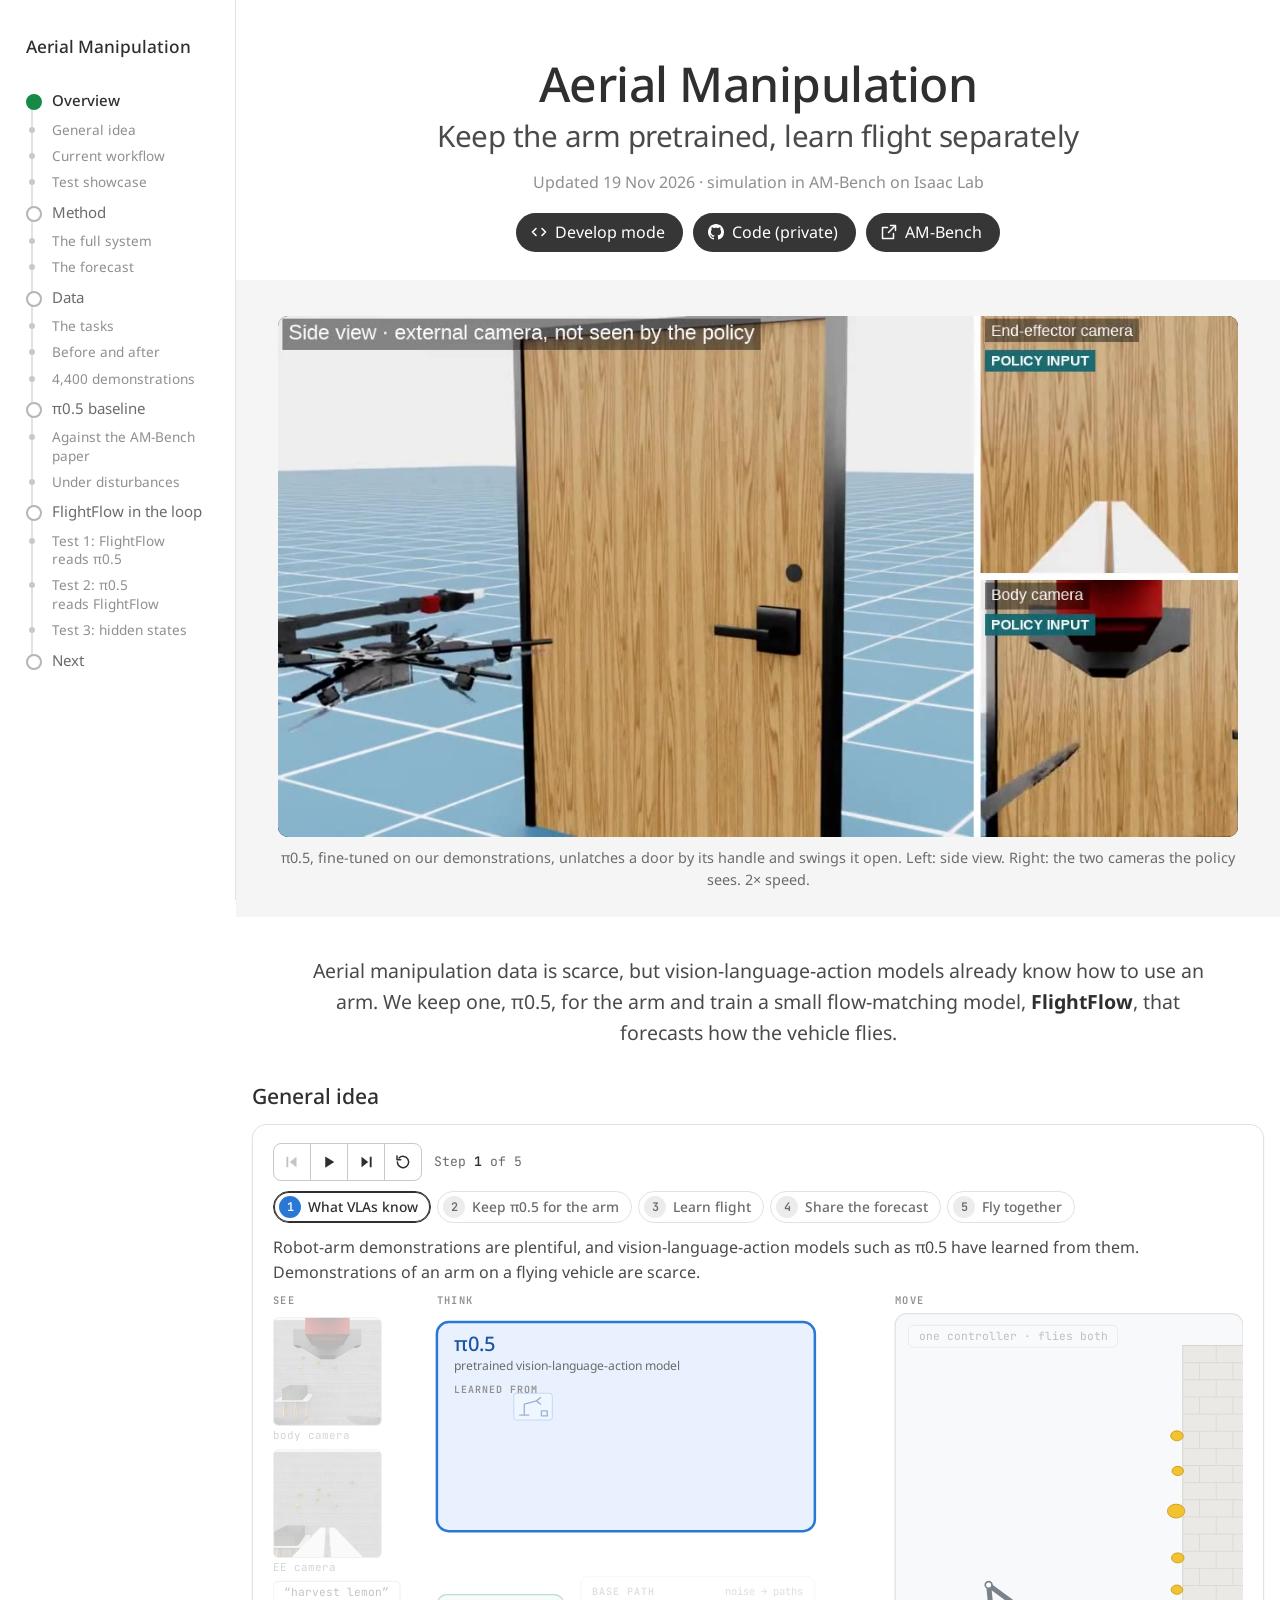
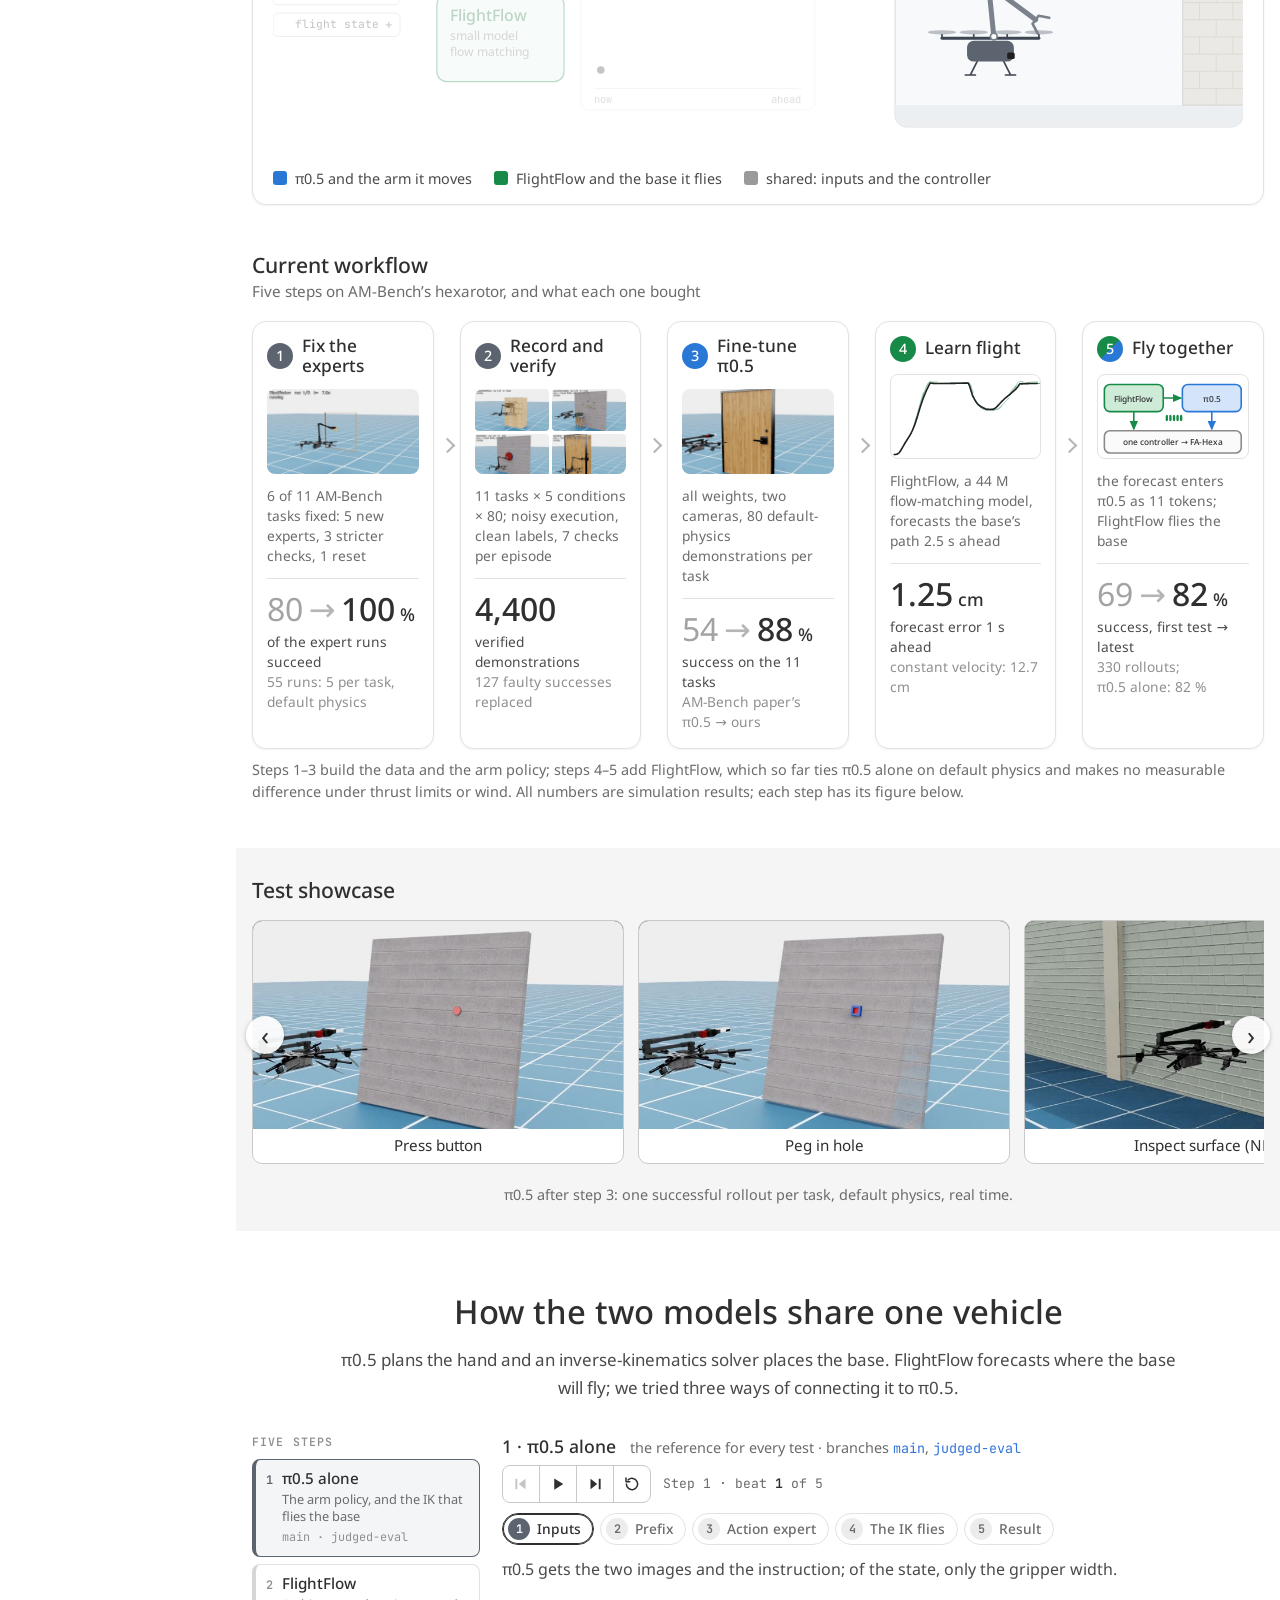
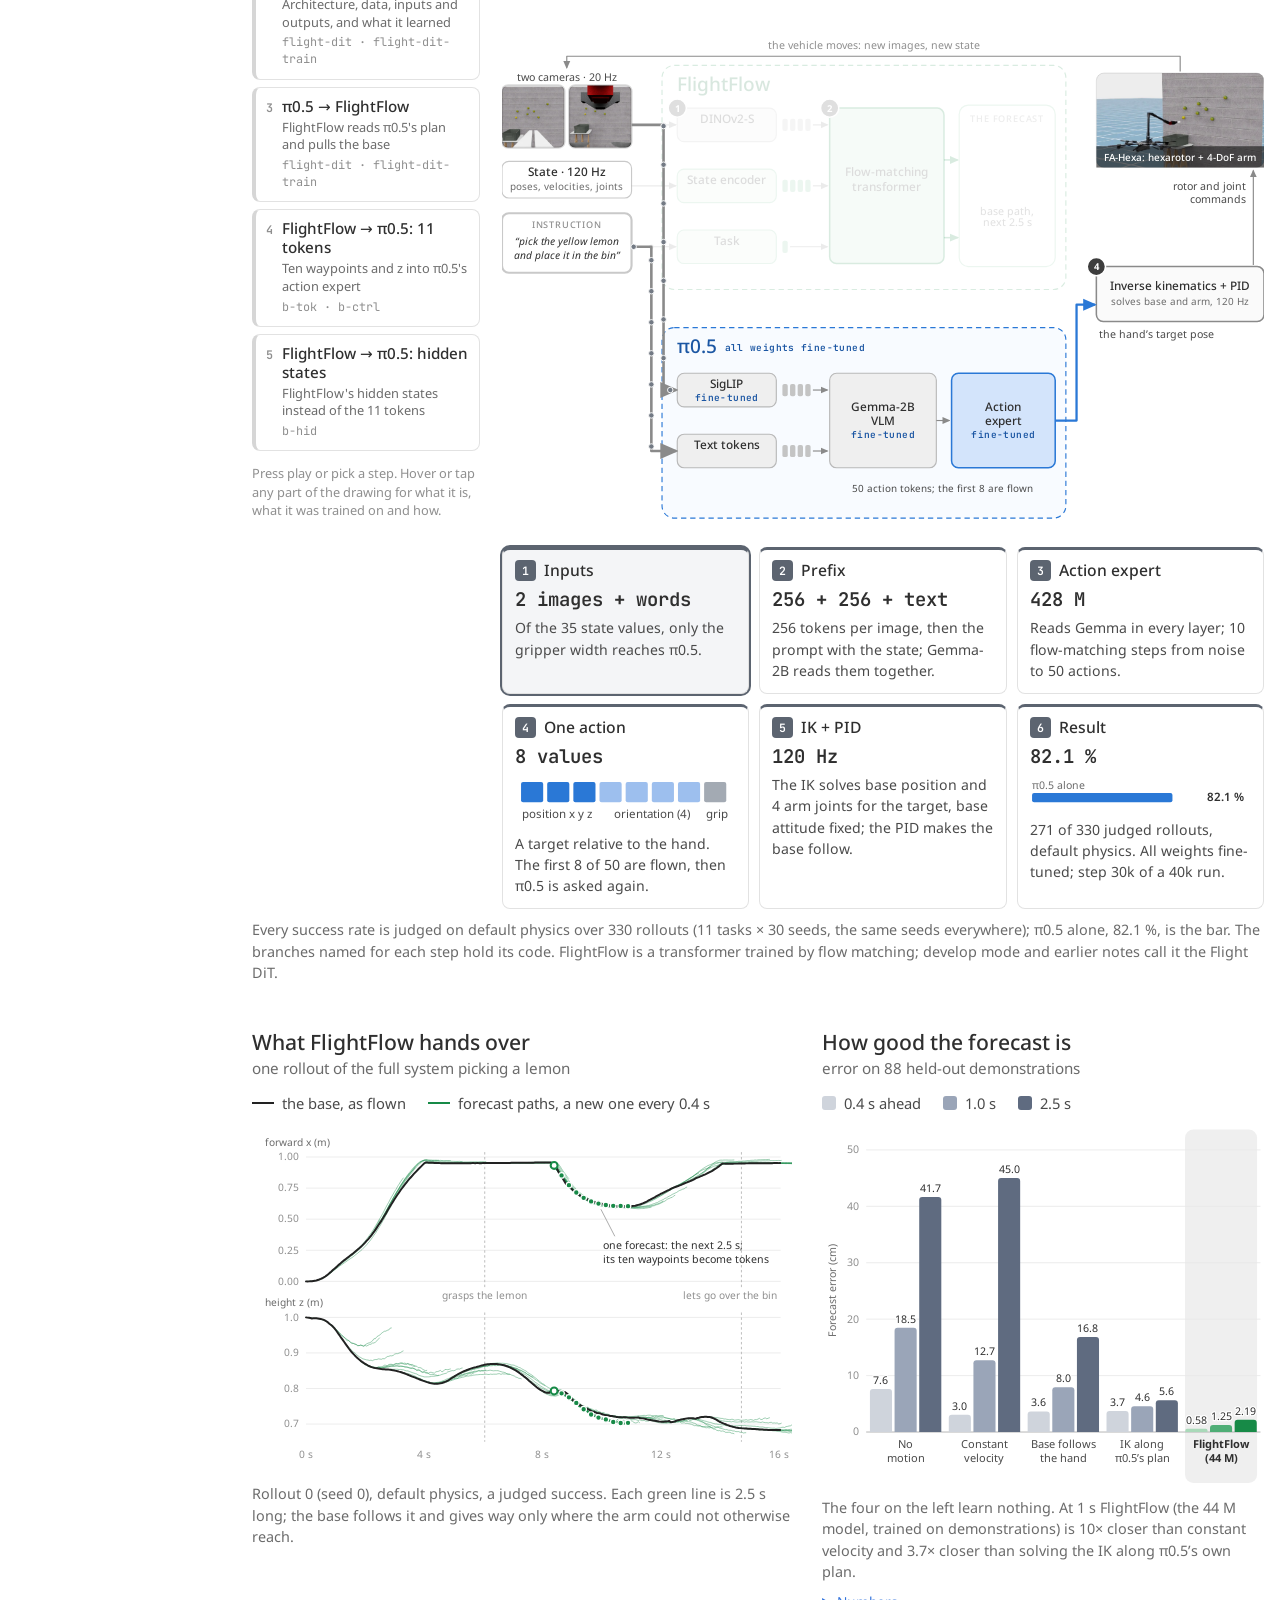
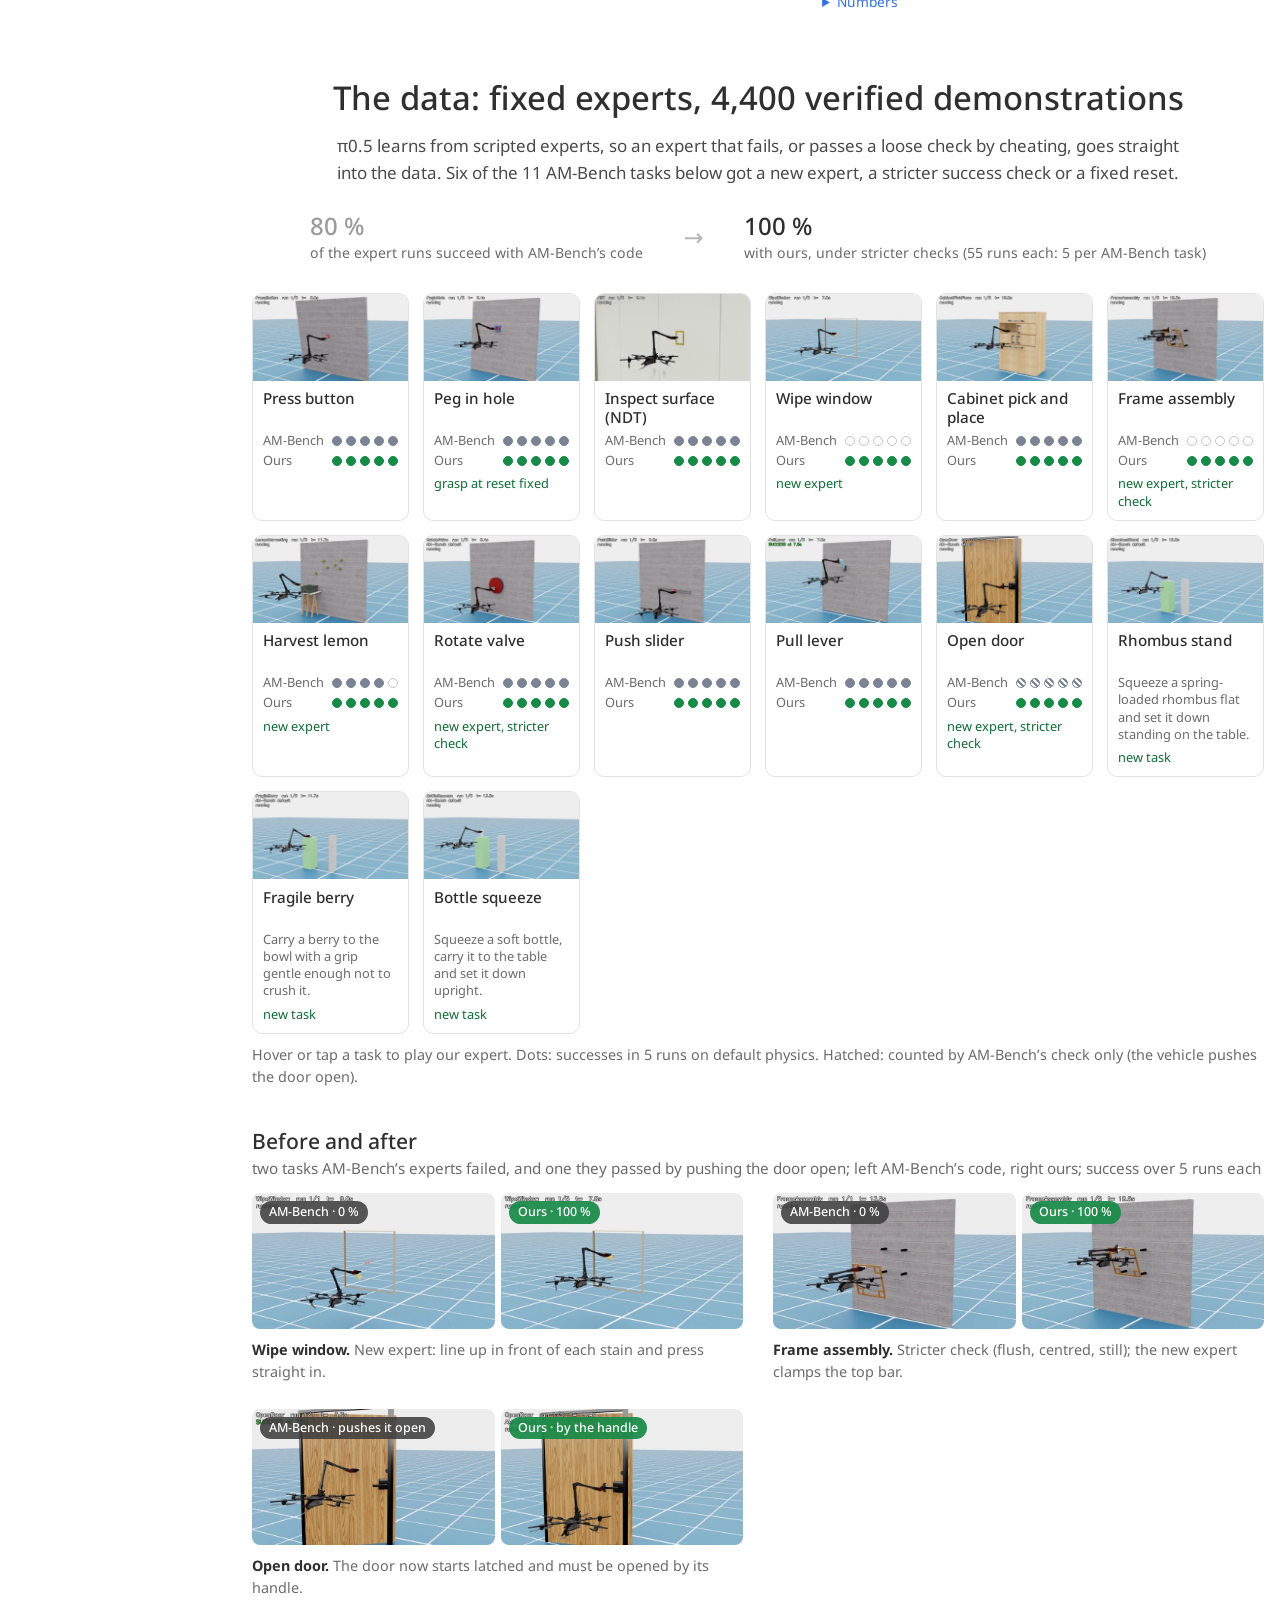
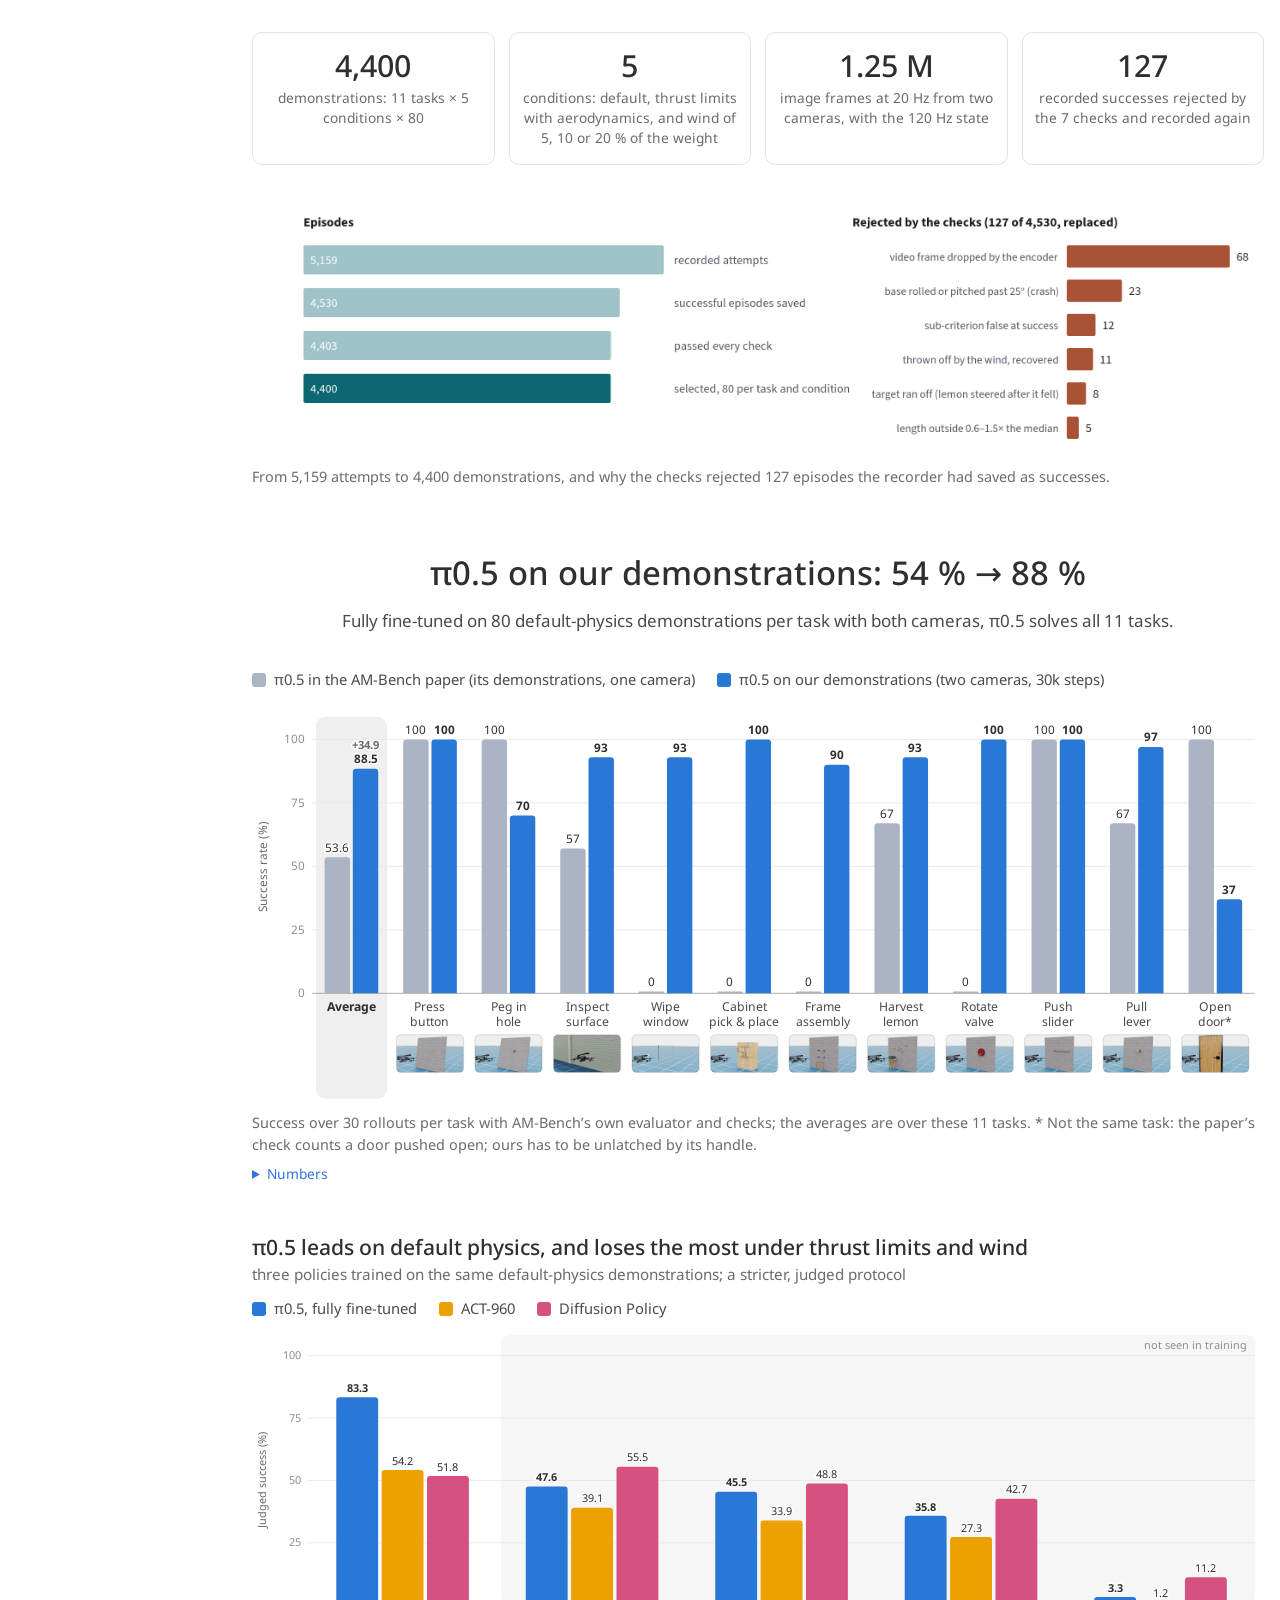
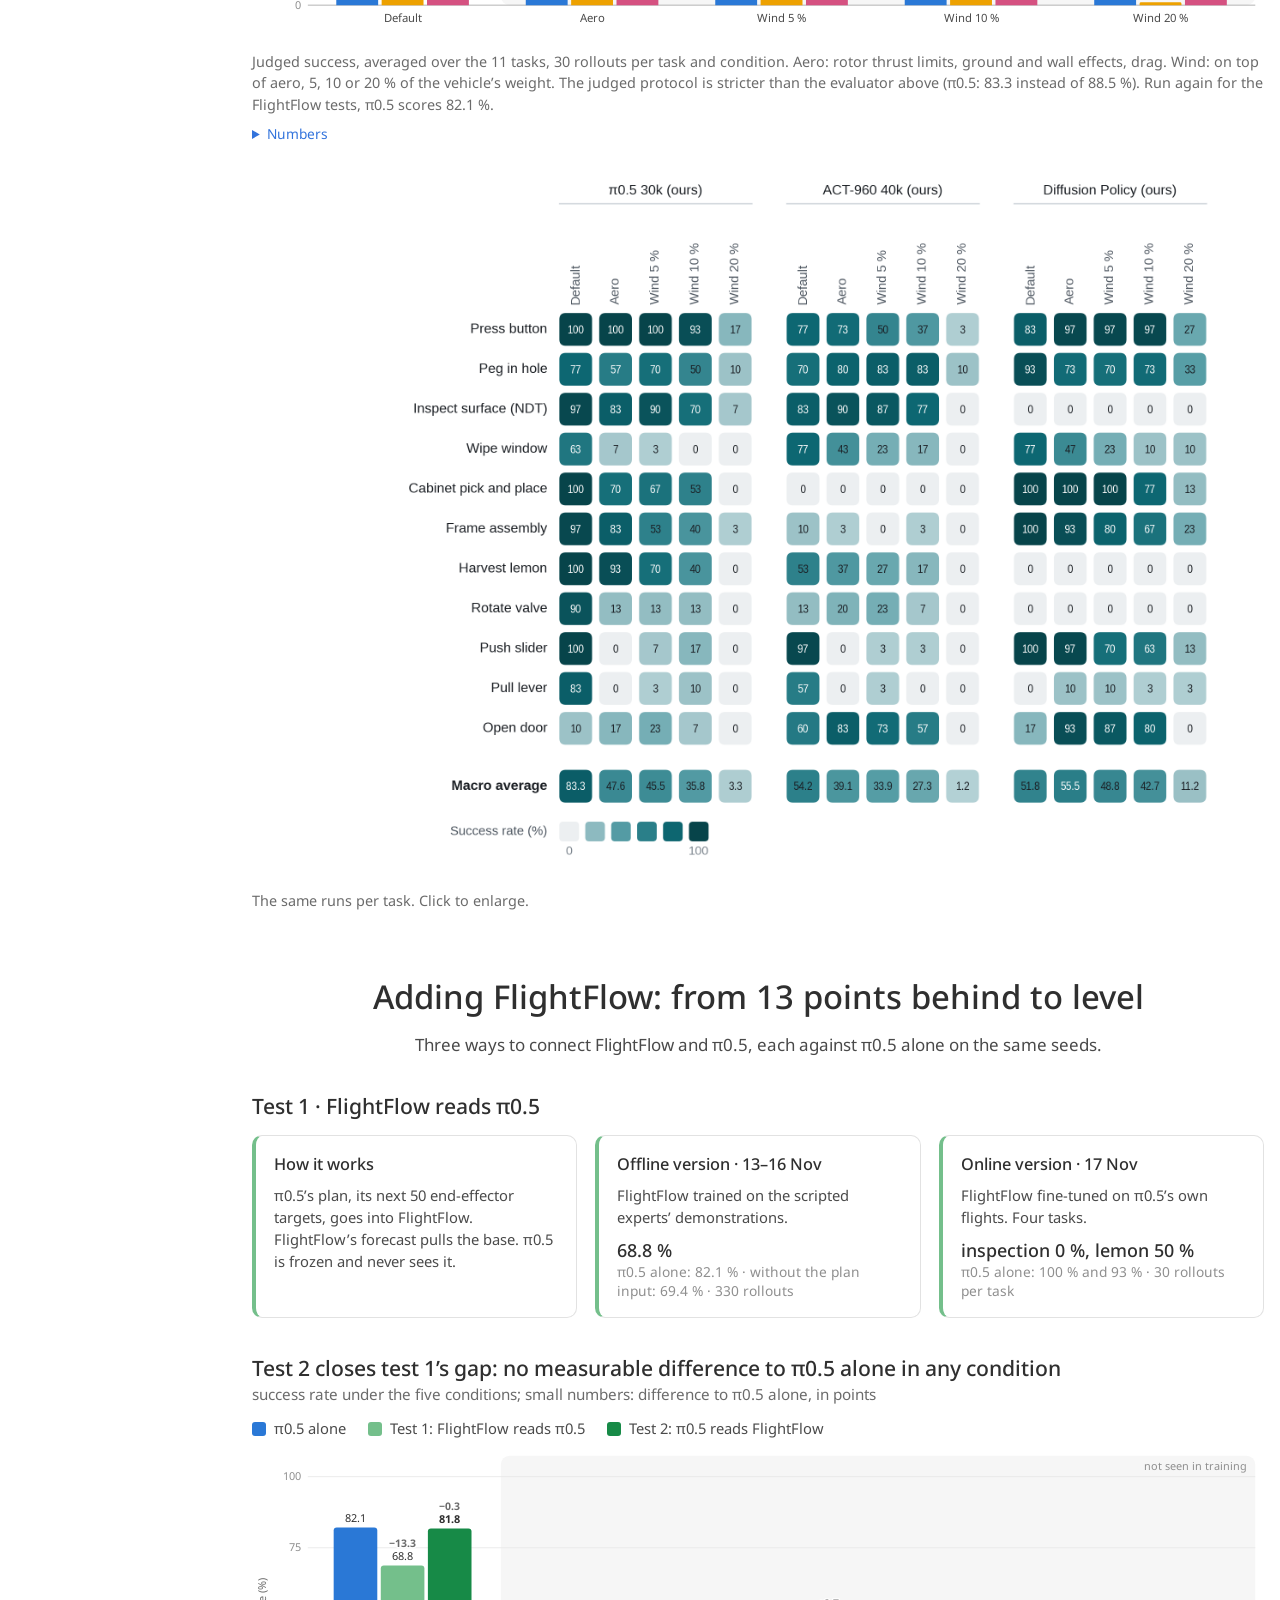
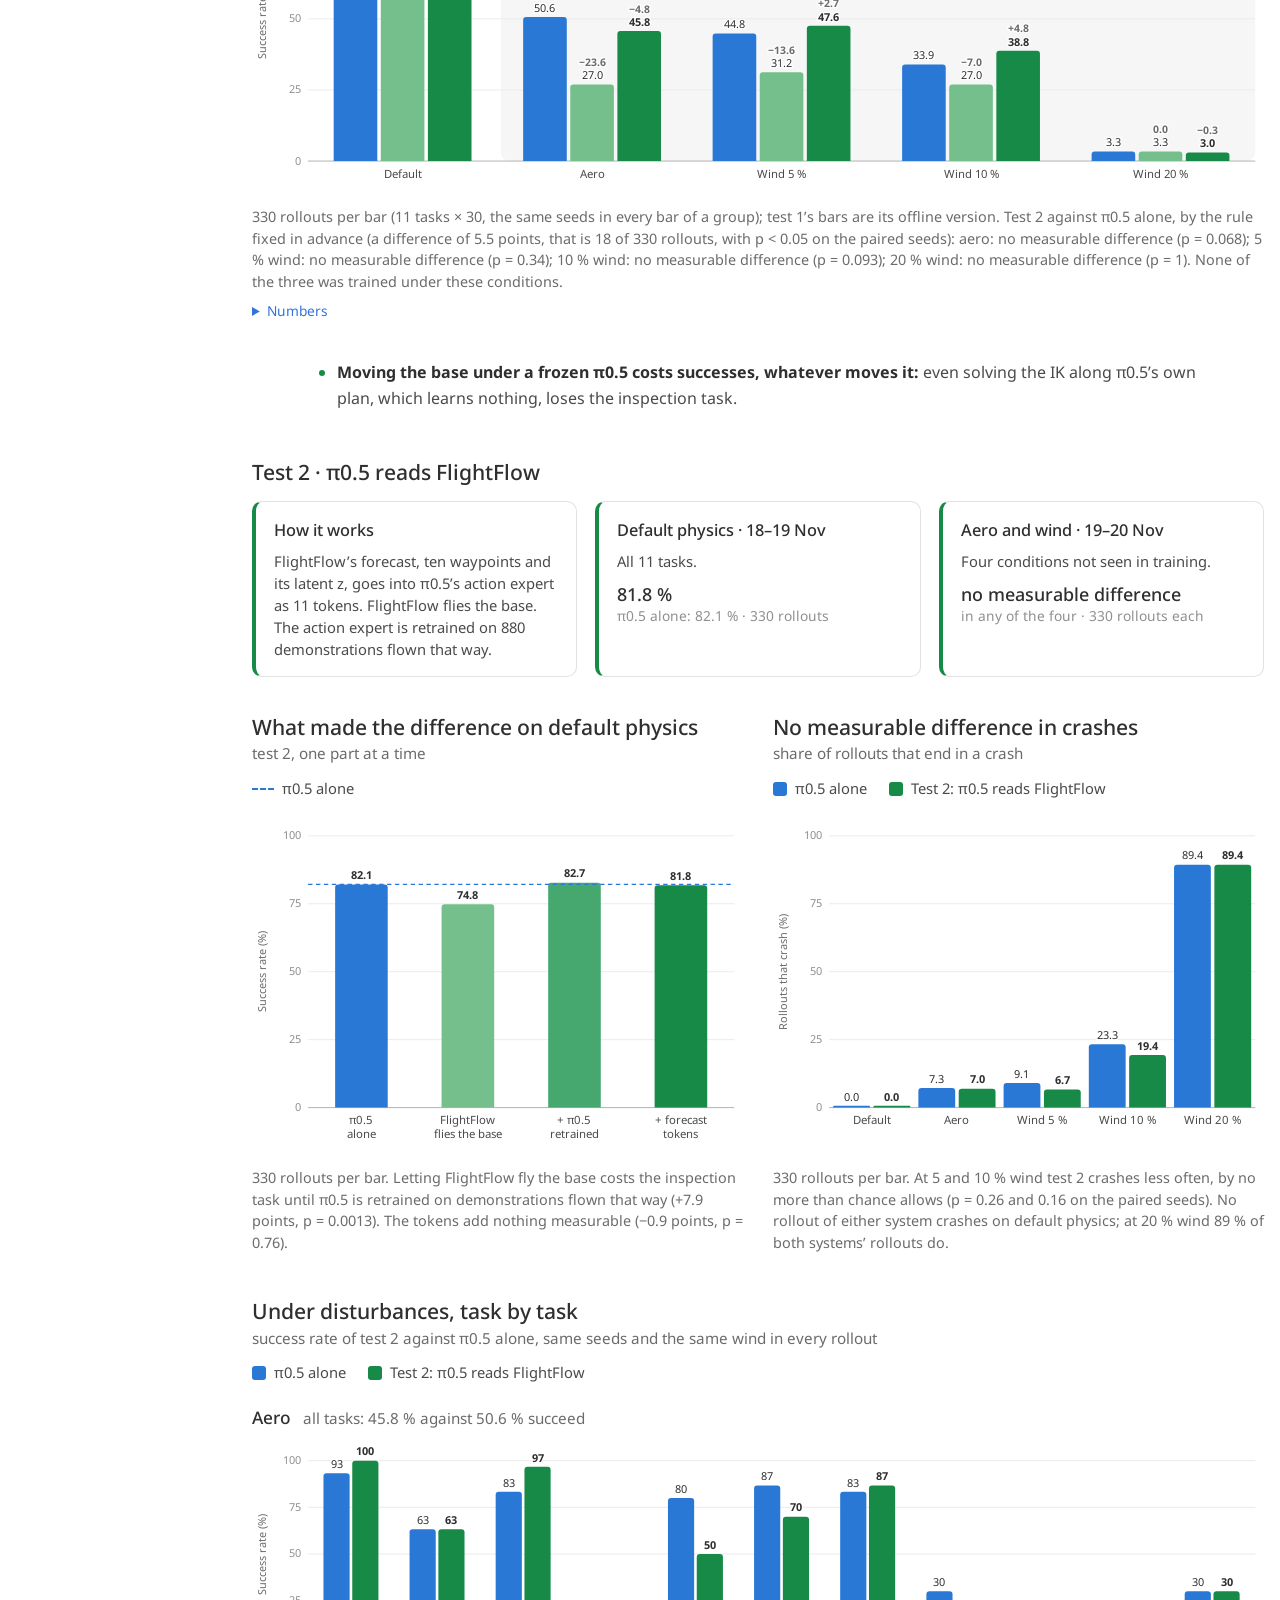
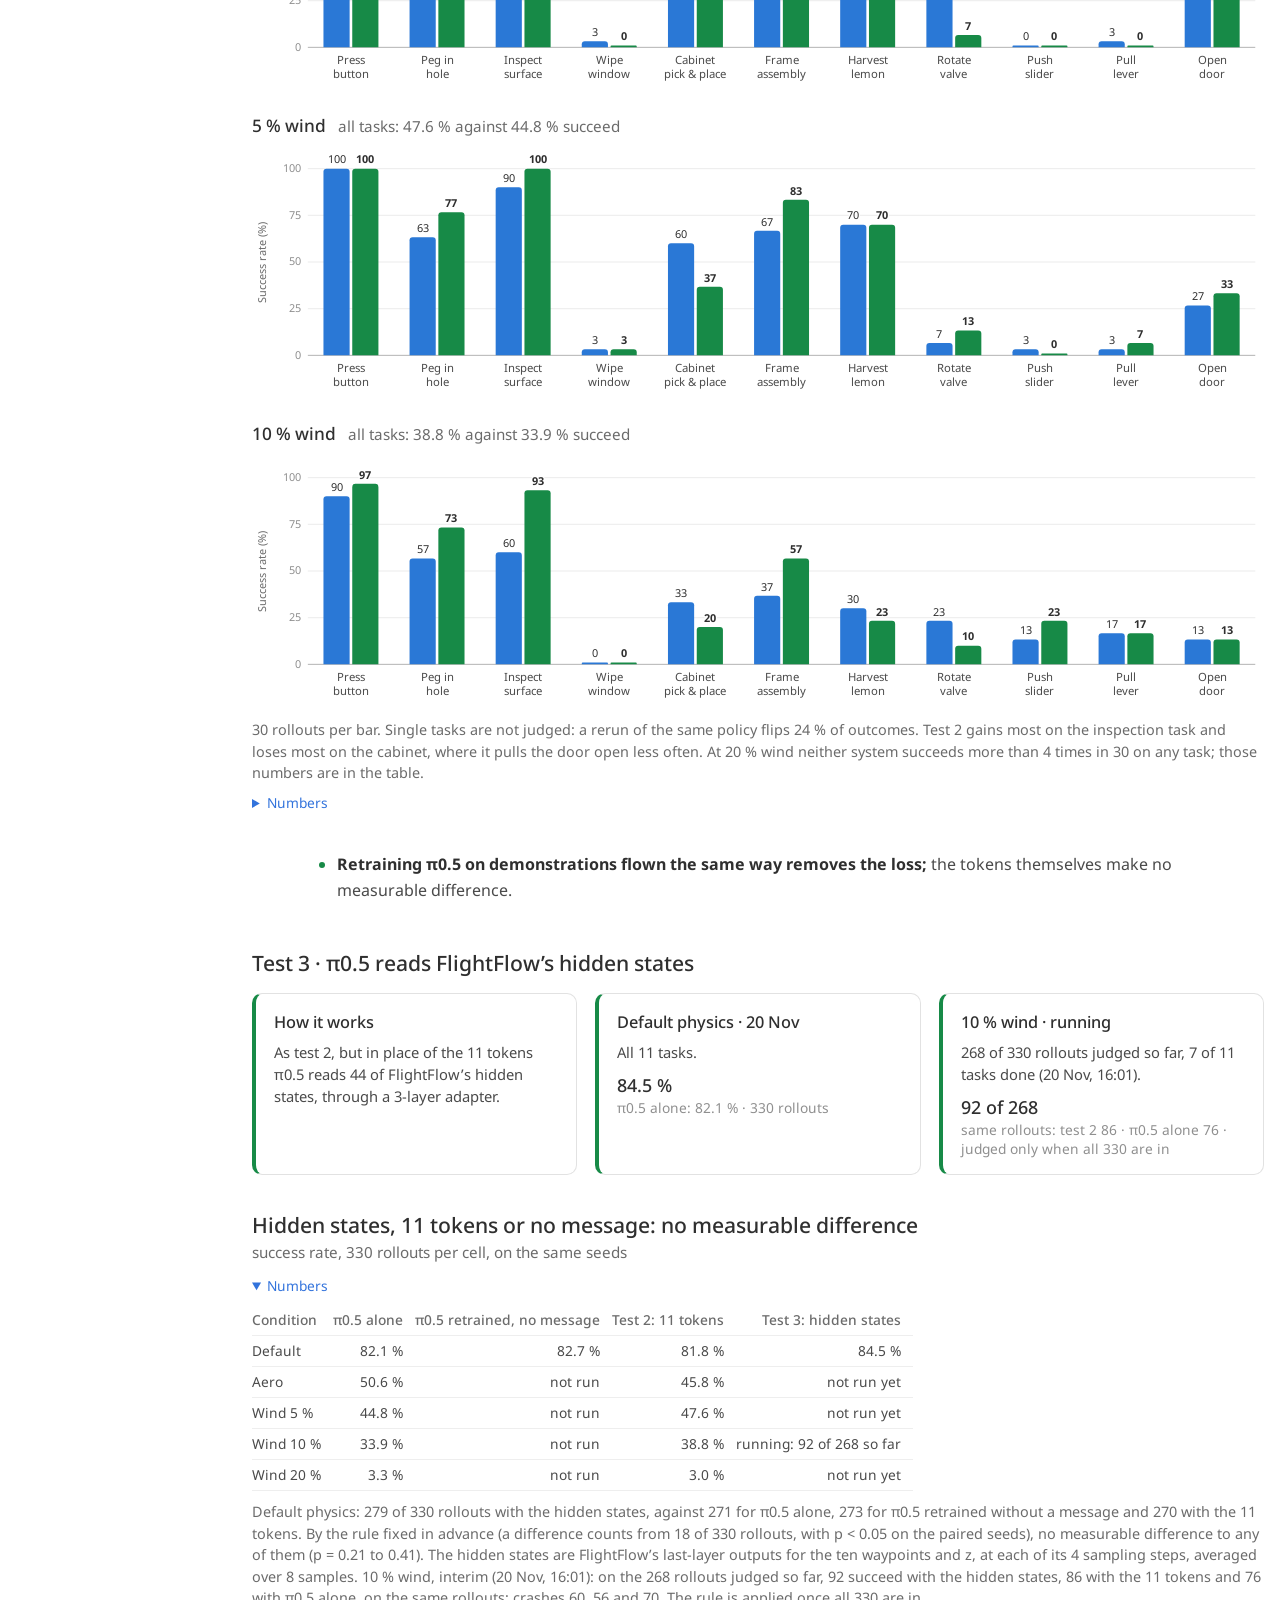
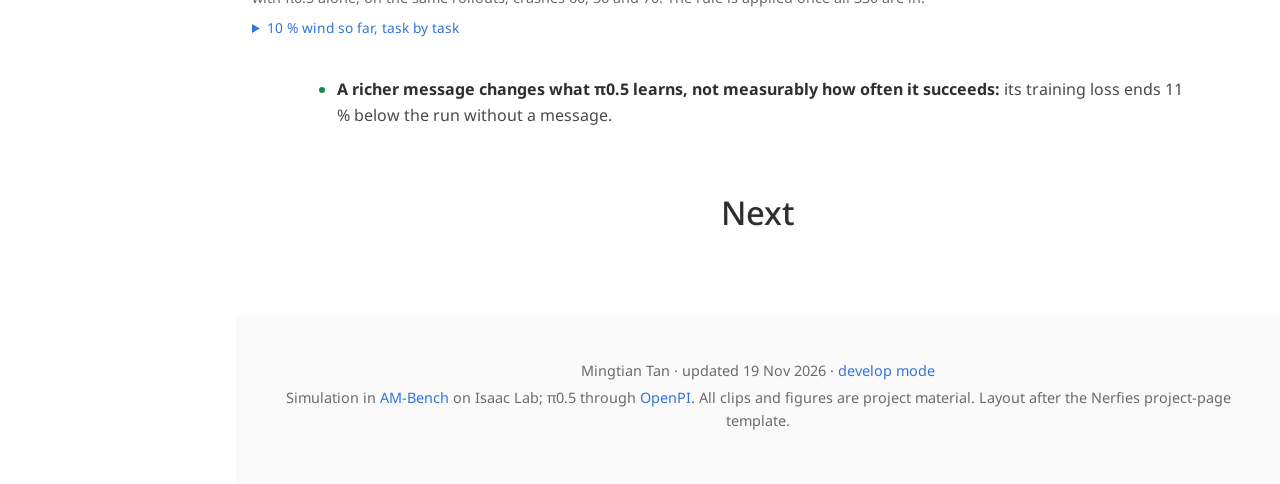
==== commit fbbc5e53: "Results, test 3: hidden states under 10 % wind so far (268 of 330 rollouts) From branch b-hid (ac556" ====
--- a/index.html
+++ b/index.html
@@ -370,18 +370,32 @@
       <div class="tests" style="margin-top:16px">
         <div class="test now"><b>How it works</b><p>As test 2, but in place of the 11 tokens π0.5 reads 44 of FlightFlow’s hidden states, through a 3-layer adapter.</p></div>
         <div class="test now"><b>Default physics · 20 Nov</b><p>All 11 tasks.</p><p class="out">84.5 % <span>π0.5 alone: 82.1 % · 330 rollouts</span></p></div>
-        <div class="test now"><b>Aero and wind</b><p>Four conditions not seen in training.</p><p class="out">running</p></div>
+        <div class="test now"><b>10 % wind · running</b><p>268 of 330 rollouts judged so far, 7 of 11 tasks done (20 Nov, 16:01).</p><p class="out">92 of 268 <span>same rollouts: test 2 86 · π0.5 alone 76 · judged only when all 330 are in</span></p></div>
       </div>
       <figure class="figure" style="margin-top:36px">
         <h3 class="fig-title">Hidden states, 11 tokens or no message: no measurable difference<small>success rate, 330 rollouts per cell, on the same seeds</small></h3>
         <details class="numbers" open><summary>Numbers</summary><div class="table-wrap"><table><thead><tr><th>Condition</th><th>π0.5 alone</th><th>π0.5 retrained, no message</th><th>Test 2: 11 tokens</th><th>Test 3: hidden states</th></tr></thead><tbody>
 <tr><td>Default</td><td>82.1 %</td><td>82.7 %</td><td>81.8 %</td><td>84.5 %</td></tr>
-<tr><td>Aero</td><td>50.6 %</td><td>not run</td><td>45.8 %</td><td>running</td></tr>
-<tr><td>Wind 5 %</td><td>44.8 %</td><td>not run</td><td>47.6 %</td><td>running</td></tr>
-<tr><td>Wind 10 %</td><td>33.9 %</td><td>not run</td><td>38.8 %</td><td>running</td></tr>
-<tr><td>Wind 20 %</td><td>3.3 %</td><td>not run</td><td>3.0 %</td><td>running</td></tr>
-</tbody></table></div></details>
-        <figcaption>Default physics: 279 of 330 rollouts with the hidden states, against 271 for π0.5 alone, 273 for π0.5 retrained without a message and 270 with the 11 tokens. By the rule fixed in advance (a difference counts from 18 of 330 rollouts, with p &lt; 0.05 on the paired seeds), no measurable difference to any of them (p = 0.21 to 0.41). The hidden states are FlightFlow’s last-layer outputs for the ten waypoints and z, at each of its 4 sampling steps, averaged over 8 samples.</figcaption>
+<tr><td>Aero</td><td>50.6 %</td><td>not run</td><td>45.8 %</td><td>not run yet</td></tr>
+<tr><td>Wind 5 %</td><td>44.8 %</td><td>not run</td><td>47.6 %</td><td>not run yet</td></tr>
+<tr><td>Wind 10 %</td><td>33.9 %</td><td>not run</td><td>38.8 %</td><td>running: 92 of 268 so far</td></tr>
+<tr><td>Wind 20 %</td><td>3.3 %</td><td>not run</td><td>3.0 %</td><td>not run yet</td></tr>
+</tbody></table></div></details>
+        <figcaption>Default physics: 279 of 330 rollouts with the hidden states, against 271 for π0.5 alone, 273 for π0.5 retrained without a message and 270 with the 11 tokens. By the rule fixed in advance (a difference counts from 18 of 330 rollouts, with p &lt; 0.05 on the paired seeds), no measurable difference to any of them (p = 0.21 to 0.41). The hidden states are FlightFlow’s last-layer outputs for the ten waypoints and z, at each of its 4 sampling steps, averaged over 8 samples. 10 % wind, interim (20 Nov, 16:01): on the 268 rollouts judged so far, 92 succeed with the hidden states, 86 with the 11 tokens and 76 with π0.5 alone, on the same rollouts; crashes 60, 56 and 70. The rule is applied once all 330 are in.</figcaption>
+        <details class="numbers"><summary>10 % wind so far, task by task</summary><div class="table-wrap"><table><thead><tr><th>Task</th><th>Test 3: hidden states</th><th>Test 2, same rollouts</th><th>π0.5 alone, same rollouts</th><th>Crashes: 3, 2, π0.5 alone</th></tr></thead><tbody>
+<tr><td>Press button</td><td>4 / 4 (running)</td><td>4 / 4</td><td>4 / 4</td><td>0, 0, 0</td></tr>
+<tr><td>Peg in hole</td><td>7 / 11 (running)</td><td>5 / 11</td><td>6 / 11</td><td>1, 1, 1</td></tr>
+<tr><td>Inspect surface</td><td>27 / 30</td><td>28 / 30</td><td>18 / 30</td><td>2, 2, 8</td></tr>
+<tr><td>Wipe window</td><td>3 / 21 (running)</td><td>0 / 21</td><td>0 / 21</td><td>3, 5, 3</td></tr>
+<tr><td>Cabinet pick and place</td><td>7 / 30</td><td>6 / 30</td><td>10 / 30</td><td>8, 10, 5</td></tr>
+<tr><td>Frame assembly</td><td>14 / 30</td><td>17 / 30</td><td>11 / 30</td><td>6, 6, 10</td></tr>
+<tr><td>Harvest lemon</td><td>10 / 30</td><td>7 / 30</td><td>9 / 30</td><td>12, 10, 13</td></tr>
+<tr><td>Rotate valve</td><td>4 / 30</td><td>3 / 30</td><td>7 / 30</td><td>8, 4, 11</td></tr>
+<tr><td>Push slider</td><td>8 / 30</td><td>7 / 30</td><td>4 / 30</td><td>2, 0, 2</td></tr>
+<tr><td>Pull lever</td><td>6 / 22 (running)</td><td>5 / 22</td><td>3 / 22</td><td>4, 4, 4</td></tr>
+<tr><td>Open door</td><td>2 / 30</td><td>4 / 30</td><td>4 / 30</td><td>14, 14, 13</td></tr>
+<tr><td><b>All tasks</b></td><td><b>92 / 268</b></td><td><b>86 / 268</b></td><td><b>76 / 268</b></td><td><b>60, 56, 70</b></td></tr>
+</tbody></table></div></details>
       </figure>
       <ul class="takeaways">
         <li><b>A richer message changes what π0.5 learns, not measurably how often it succeeds:</b> its training loss ends 11 % below the run without a message.</li>
@@ -402,7 +416,7 @@
     </div>
   </footer>
   <script src="overview.js?v=20261119c" defer></script>
-  <script src="system-data.js?v=20261120i" defer></script>
+  <script src="system-data.js?v=20261120j" defer></script>
   <script src="system.js?v=20261120e" defer></script>
   <script src="concept.js?v=20261120c" defer></script>
 </body>
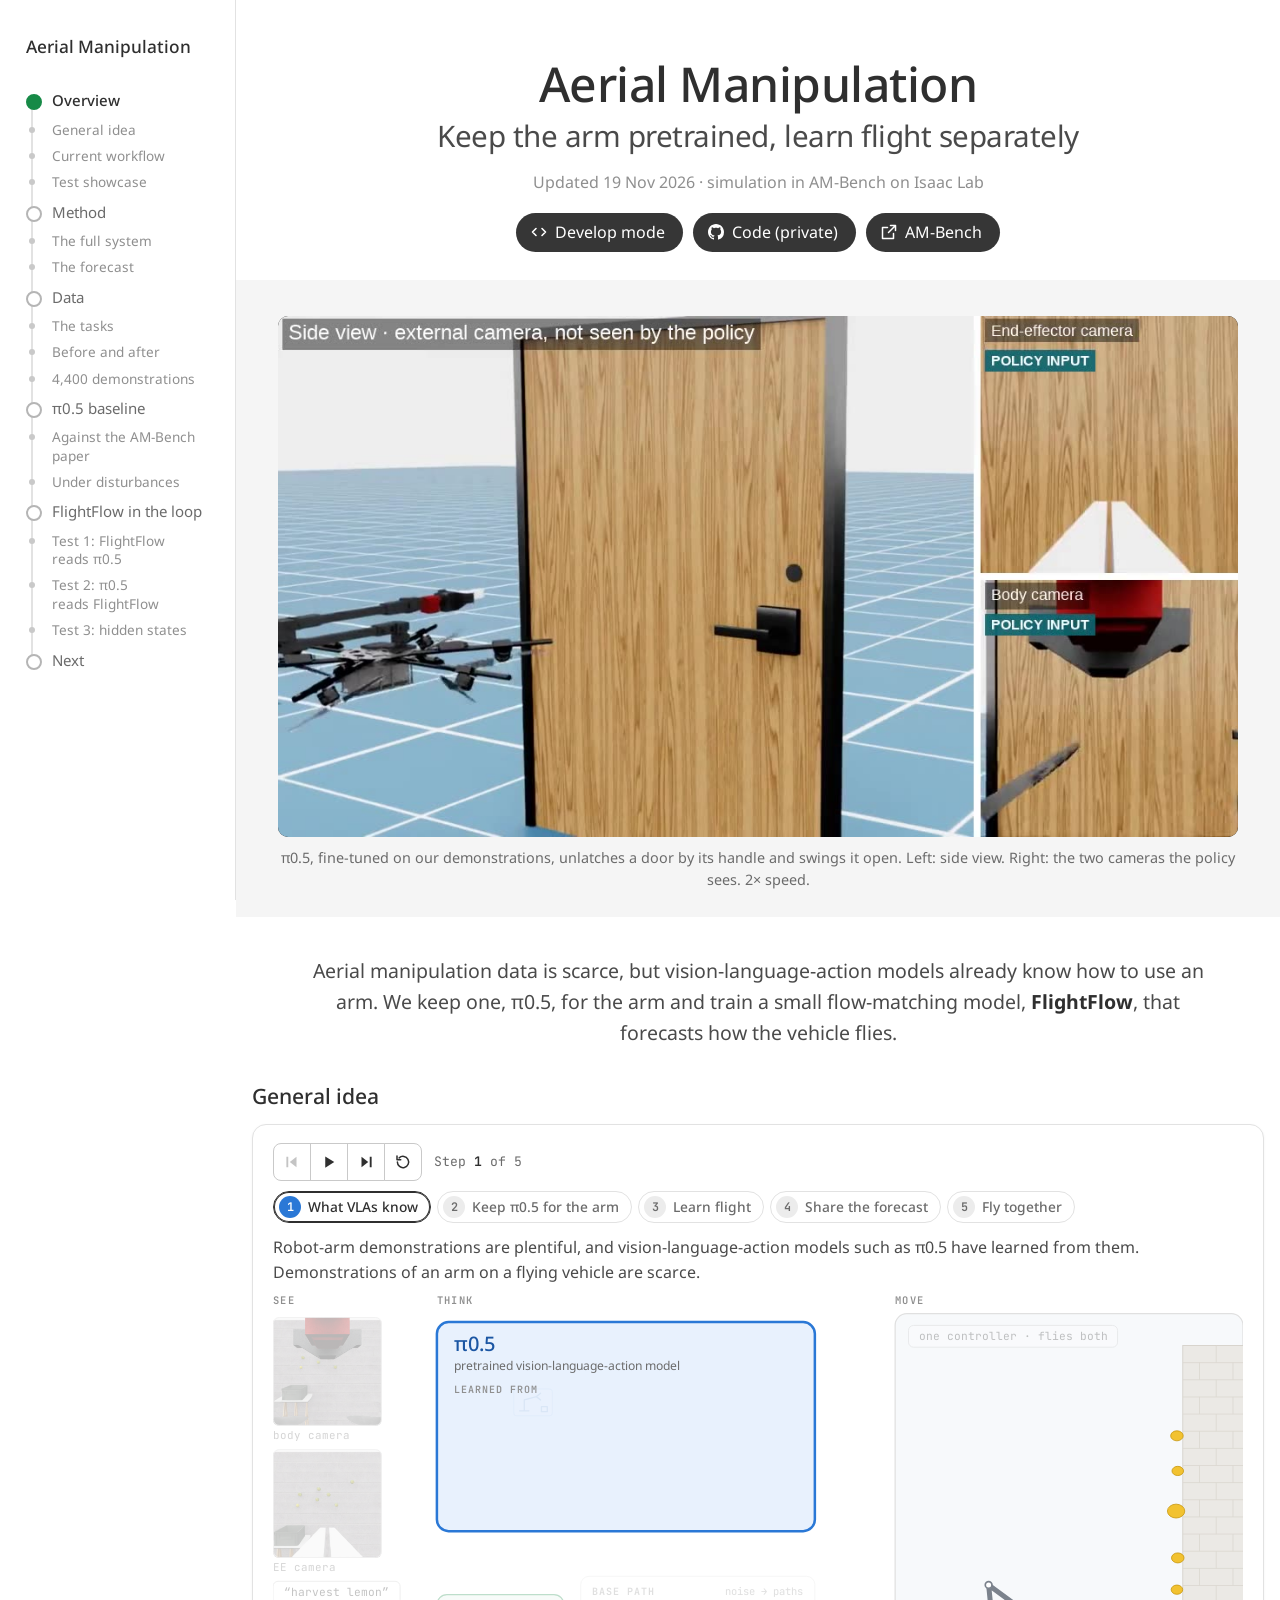
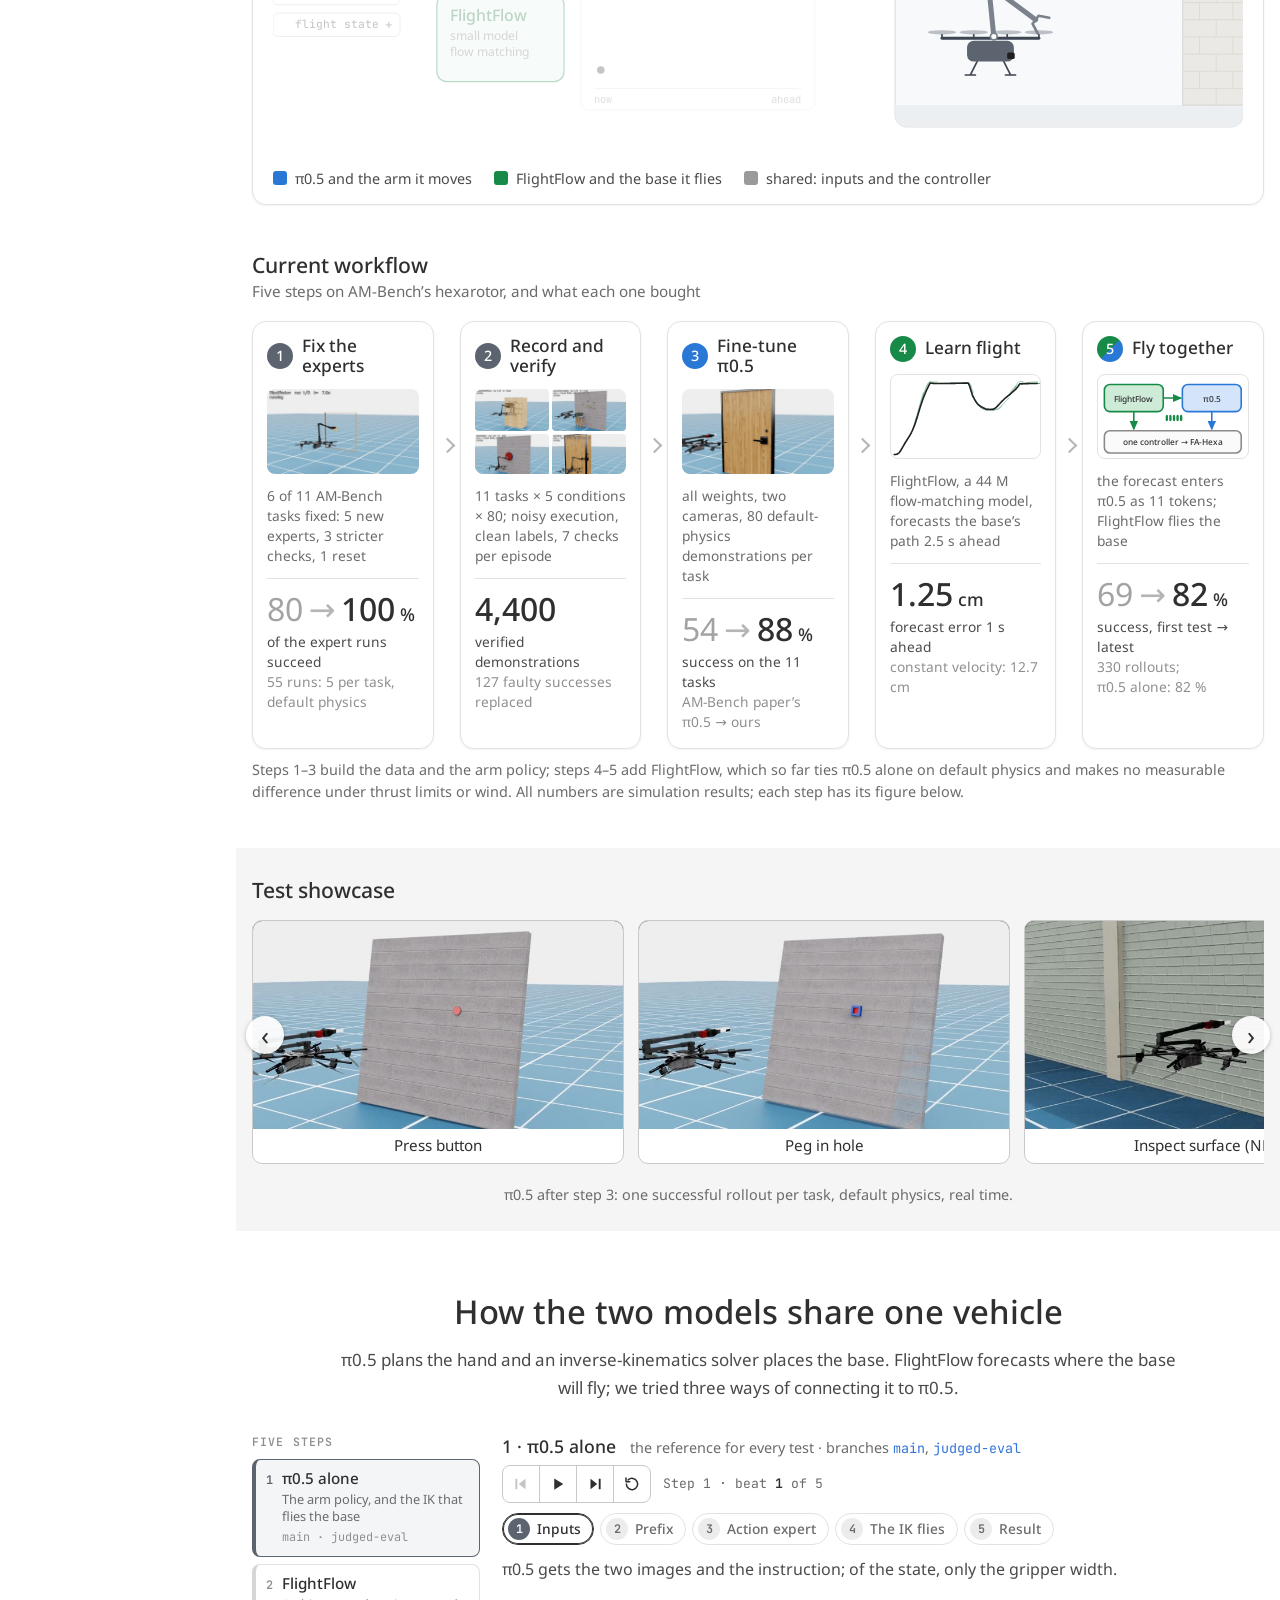
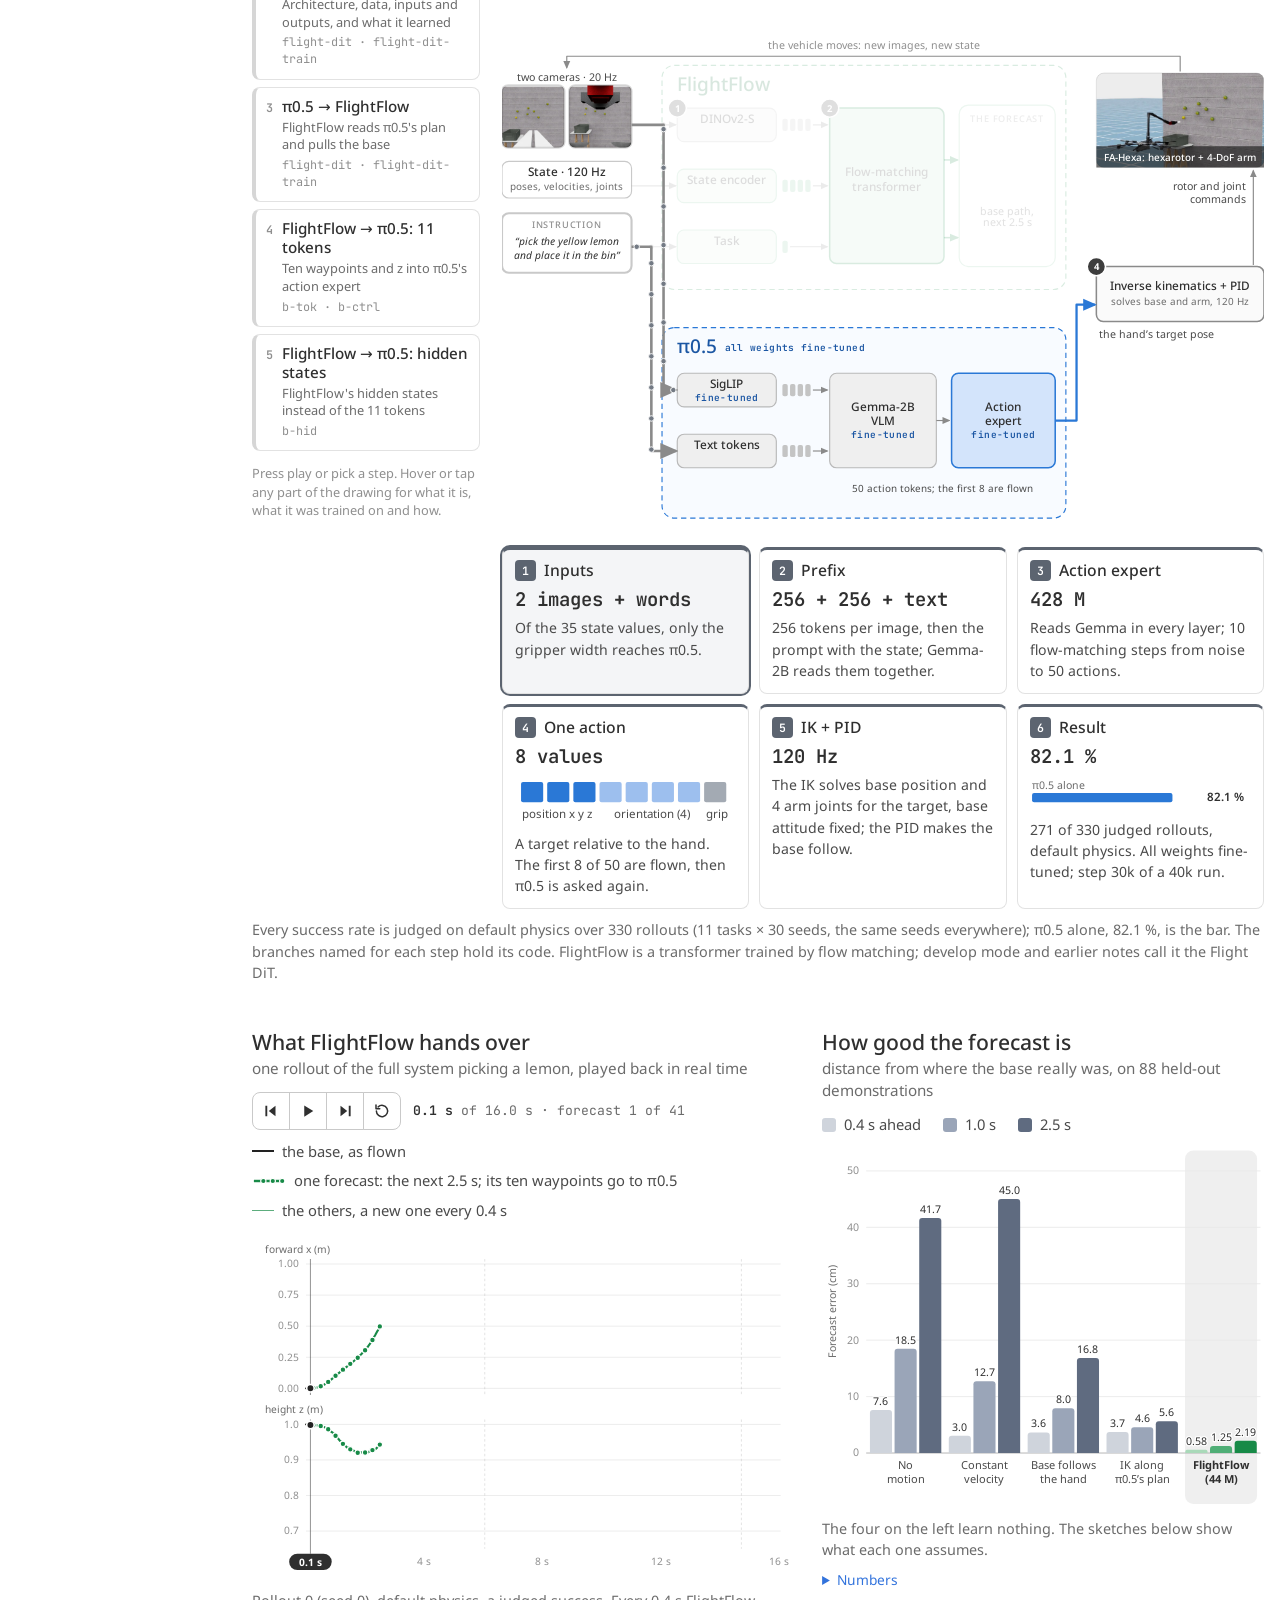
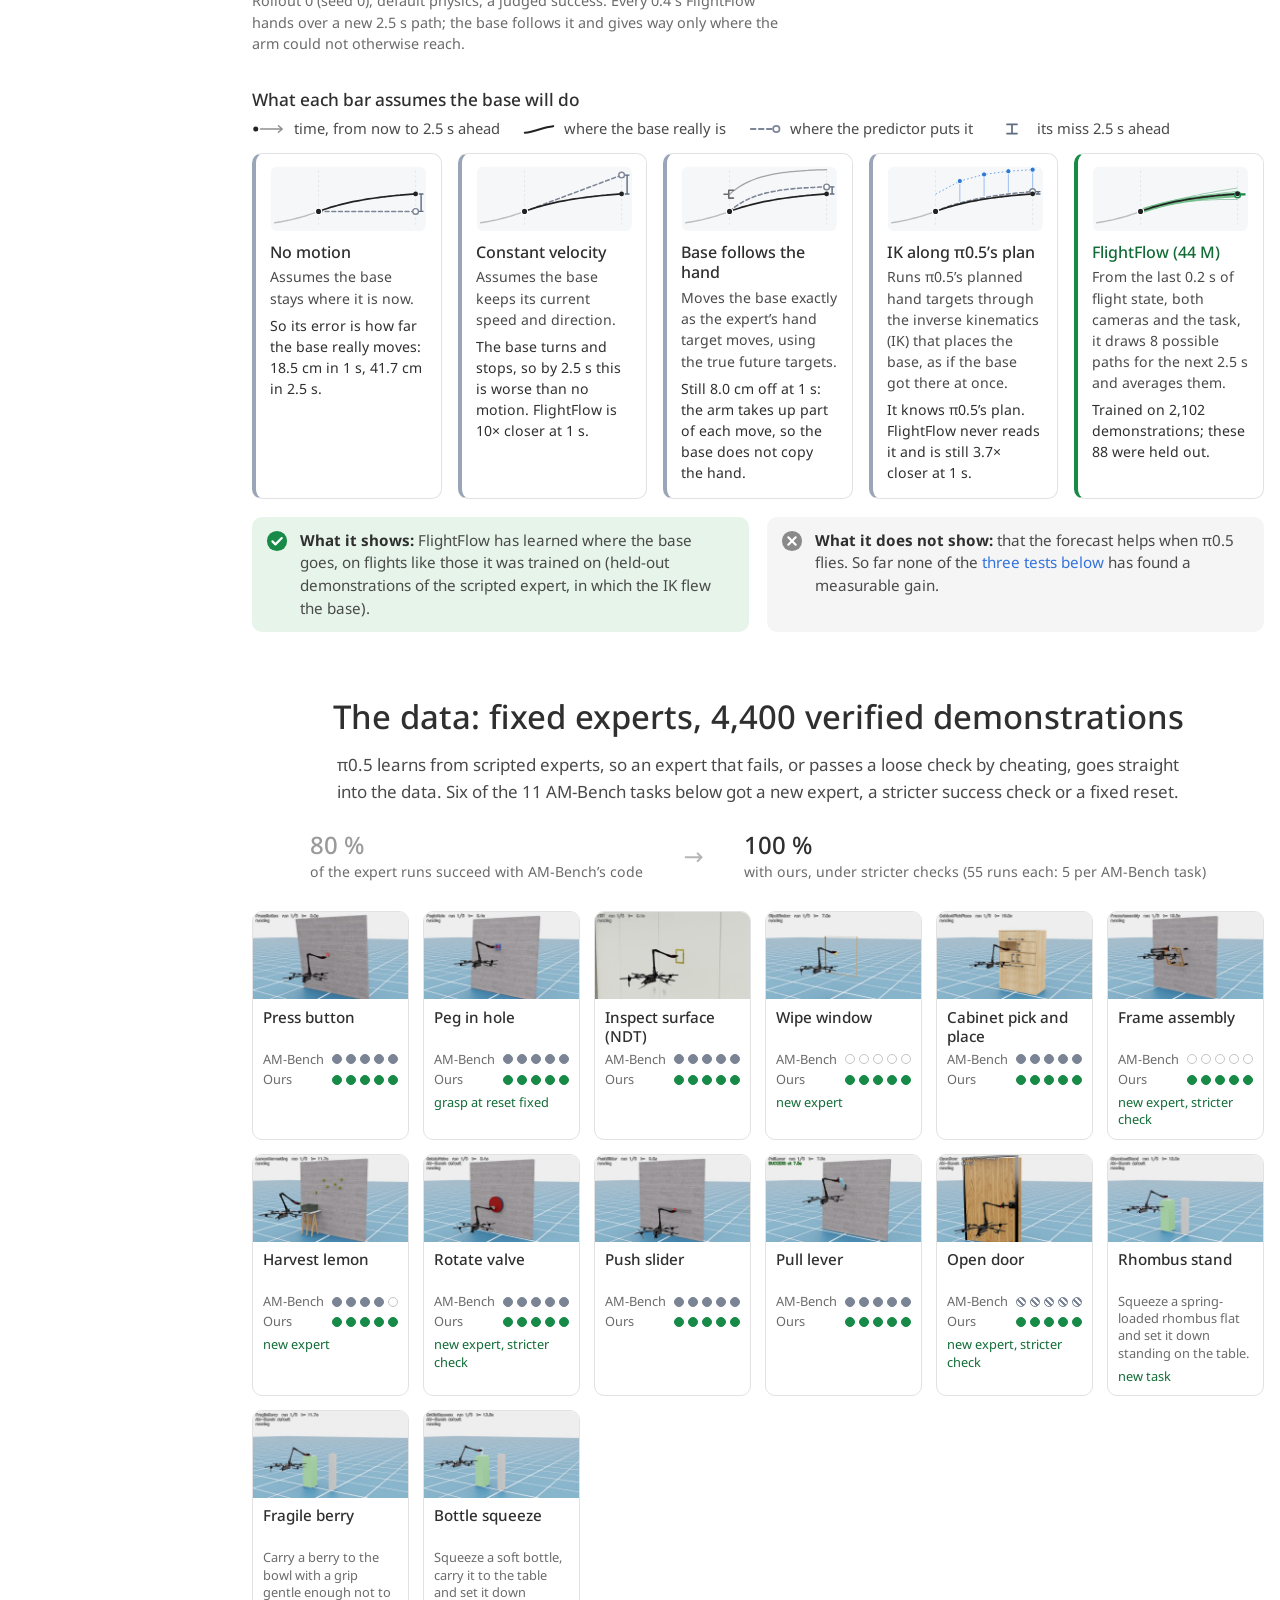
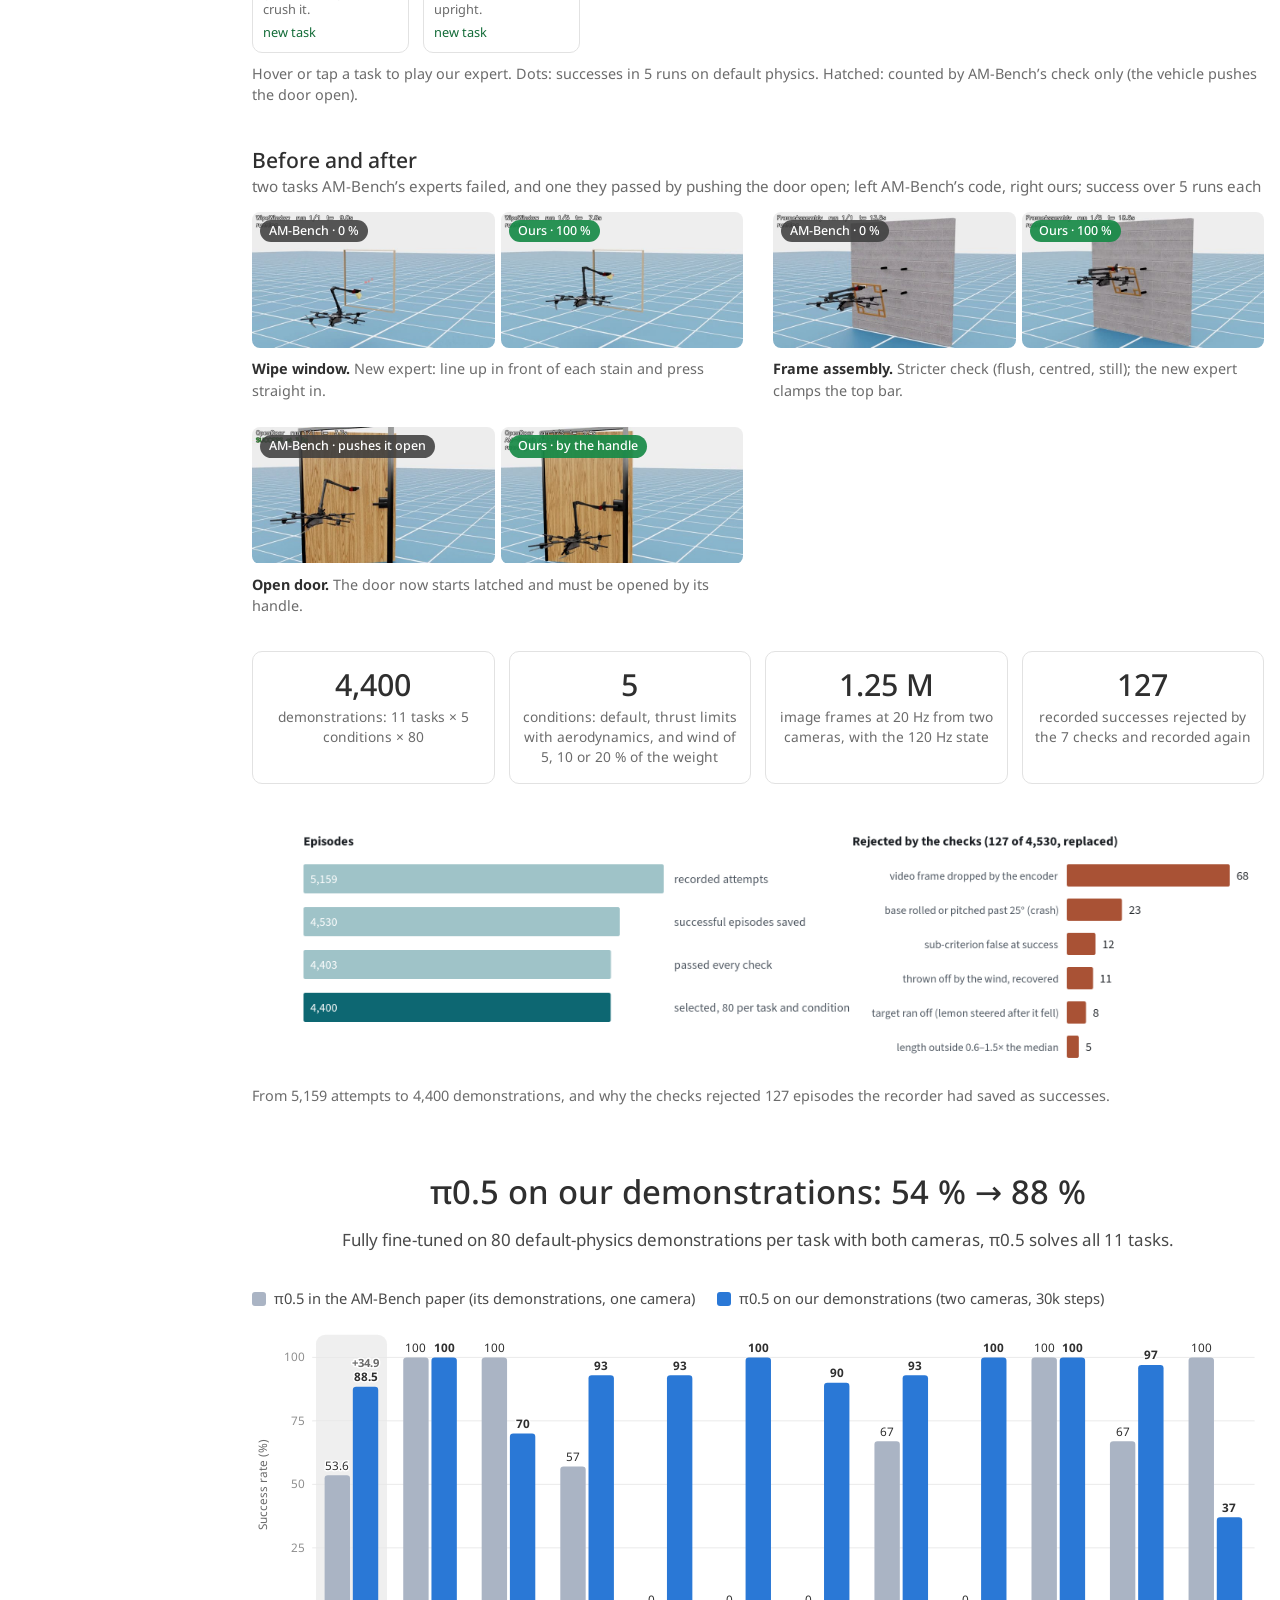
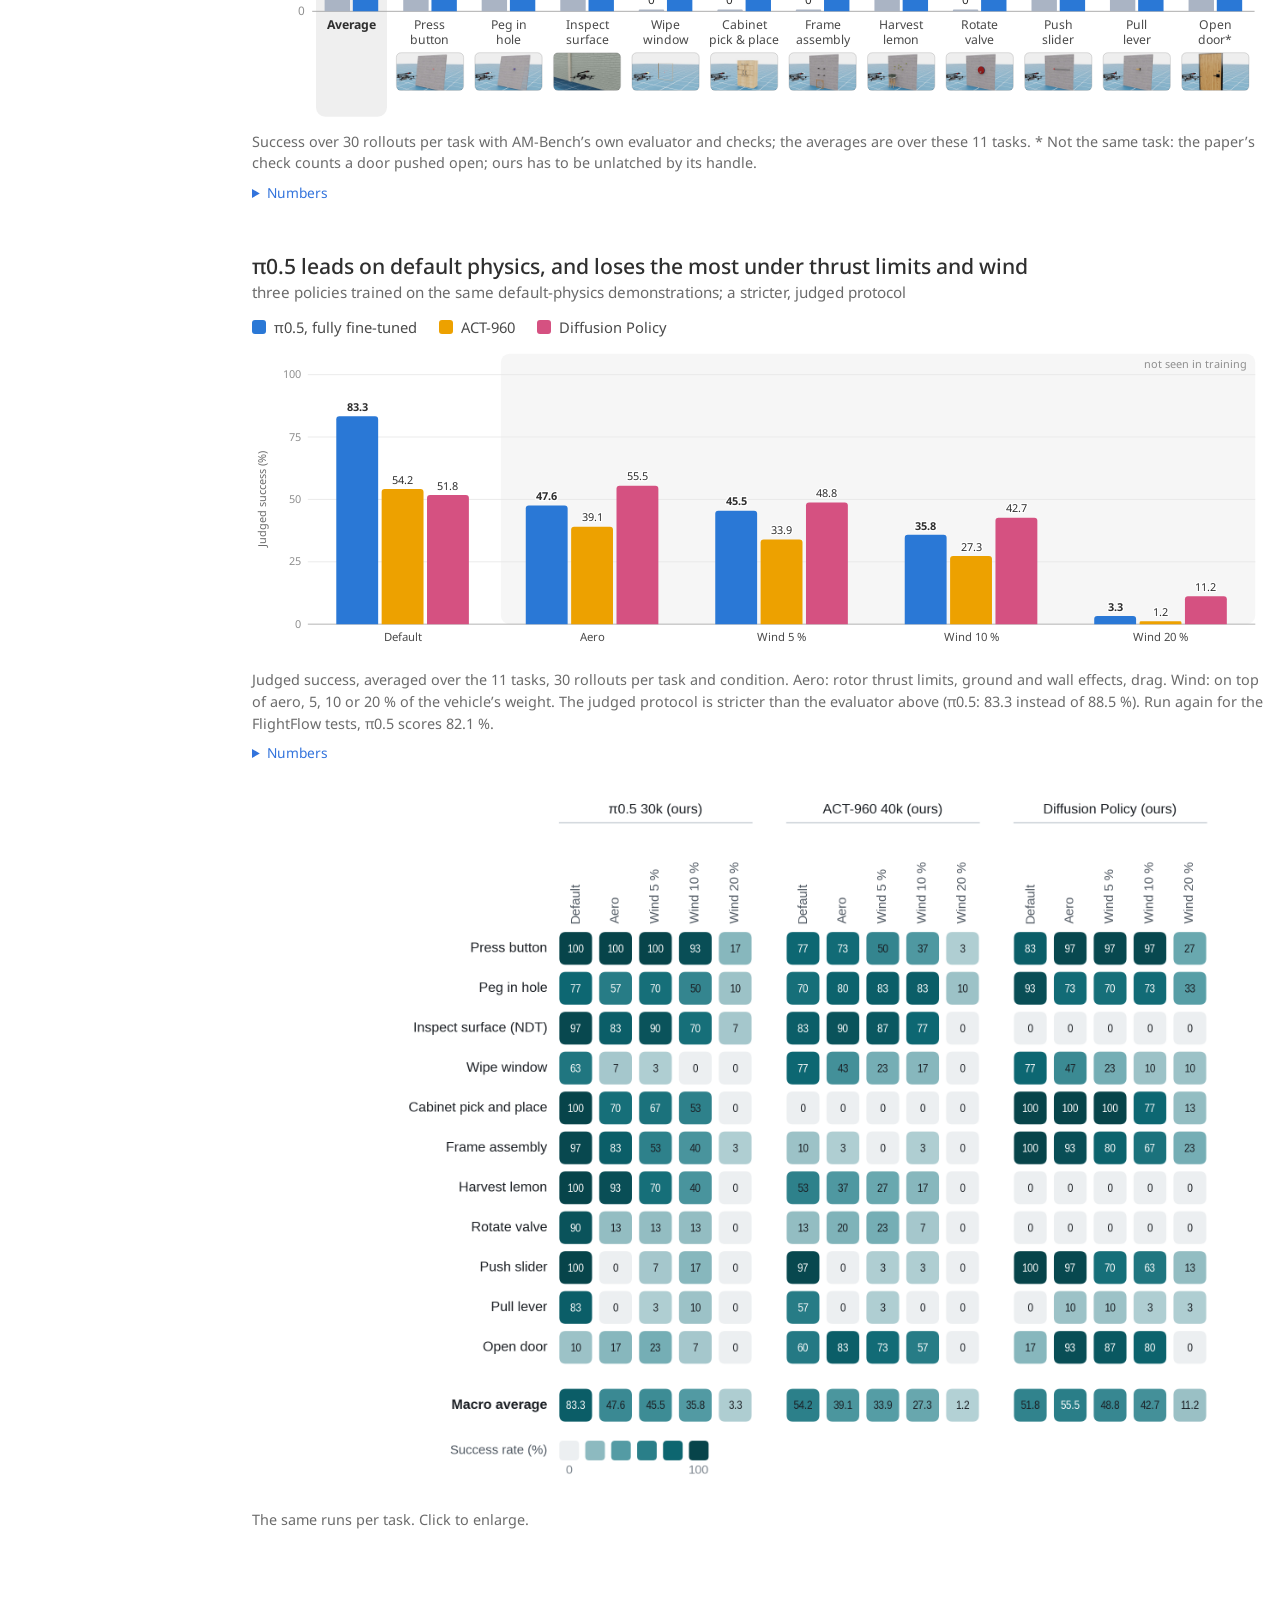
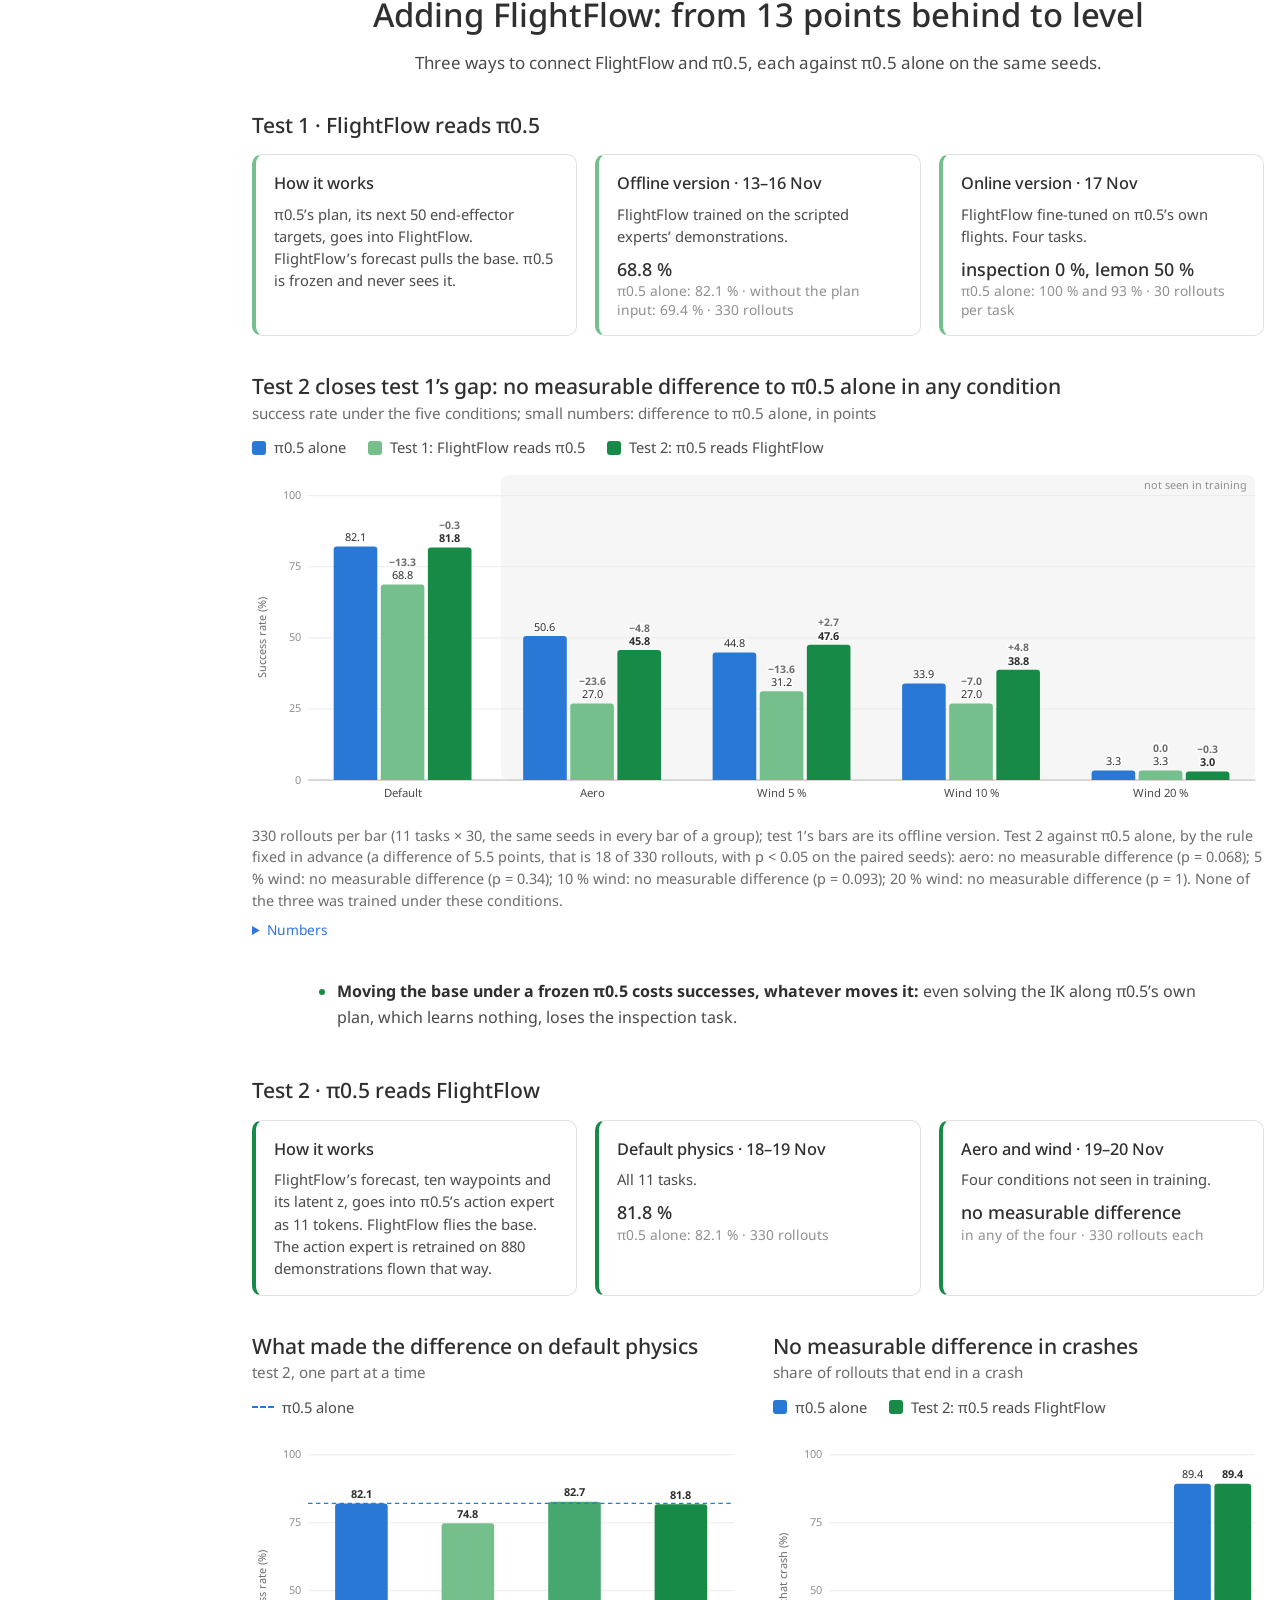
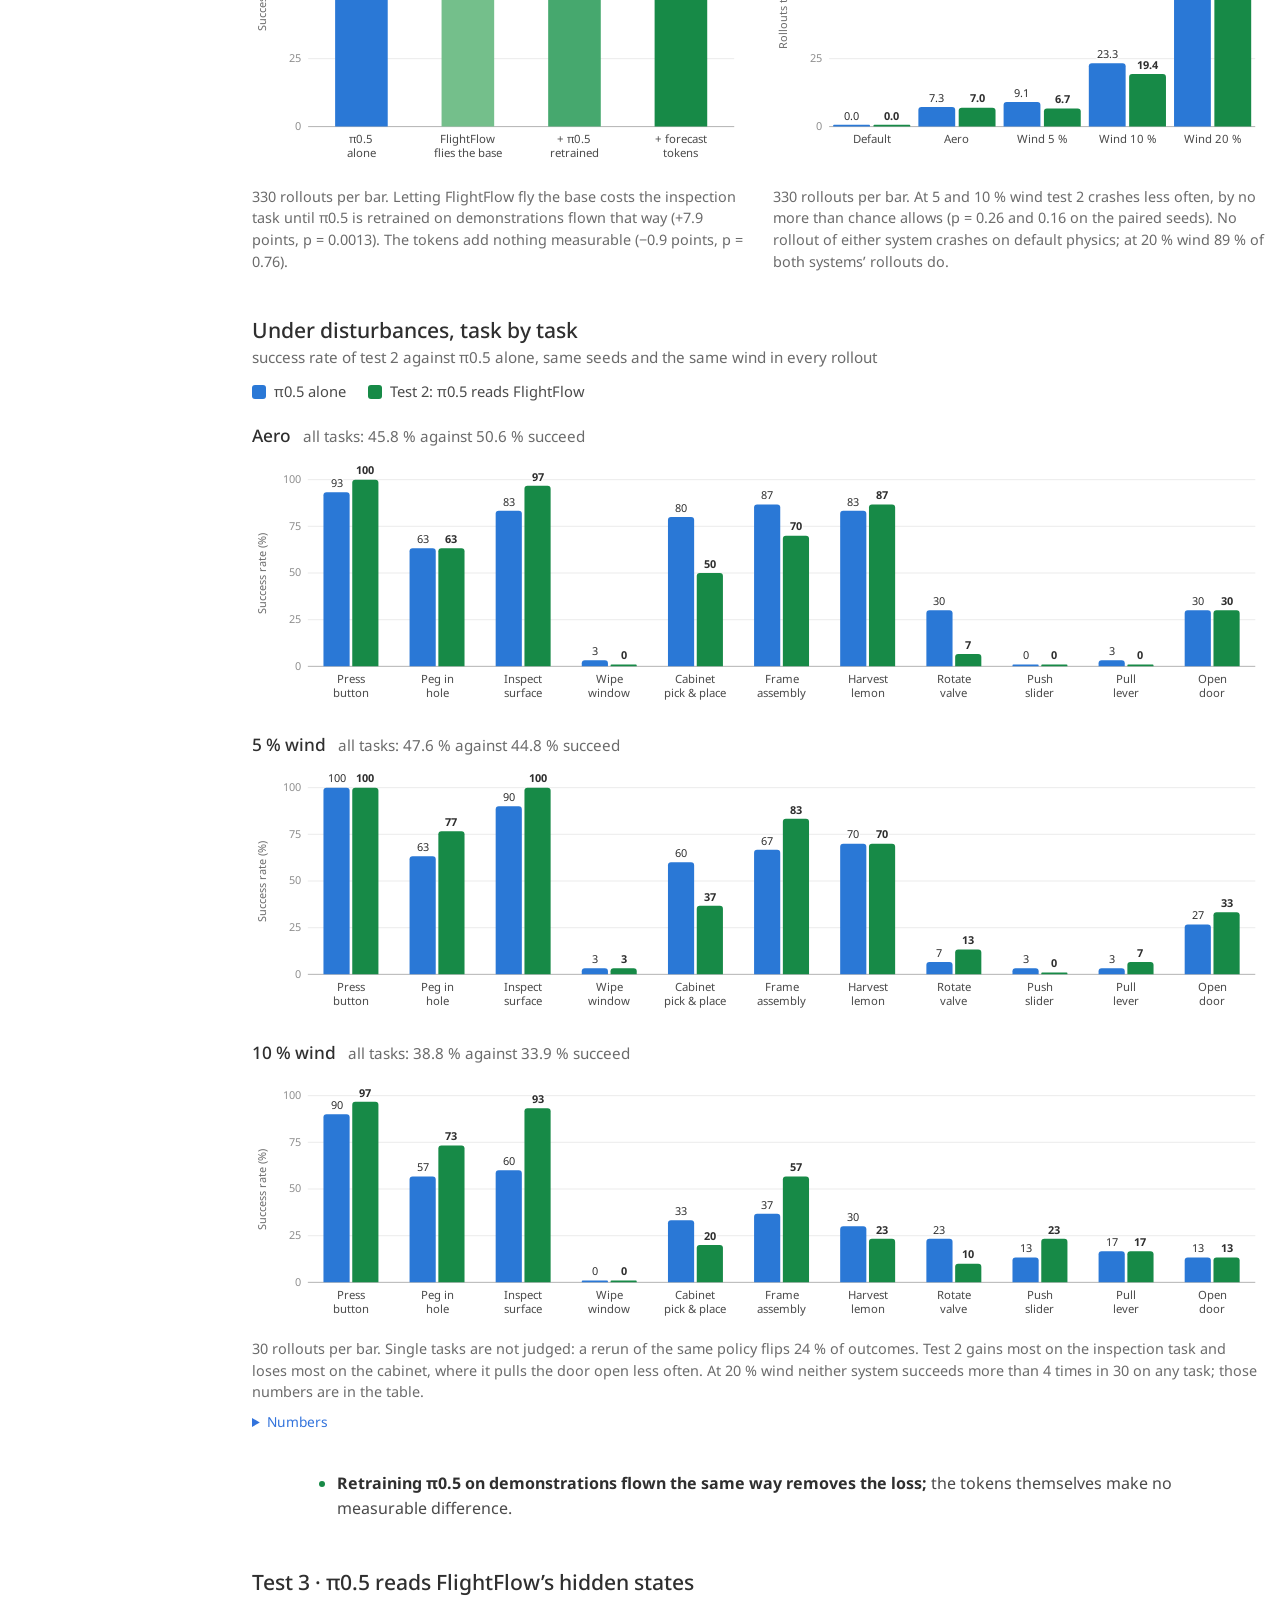
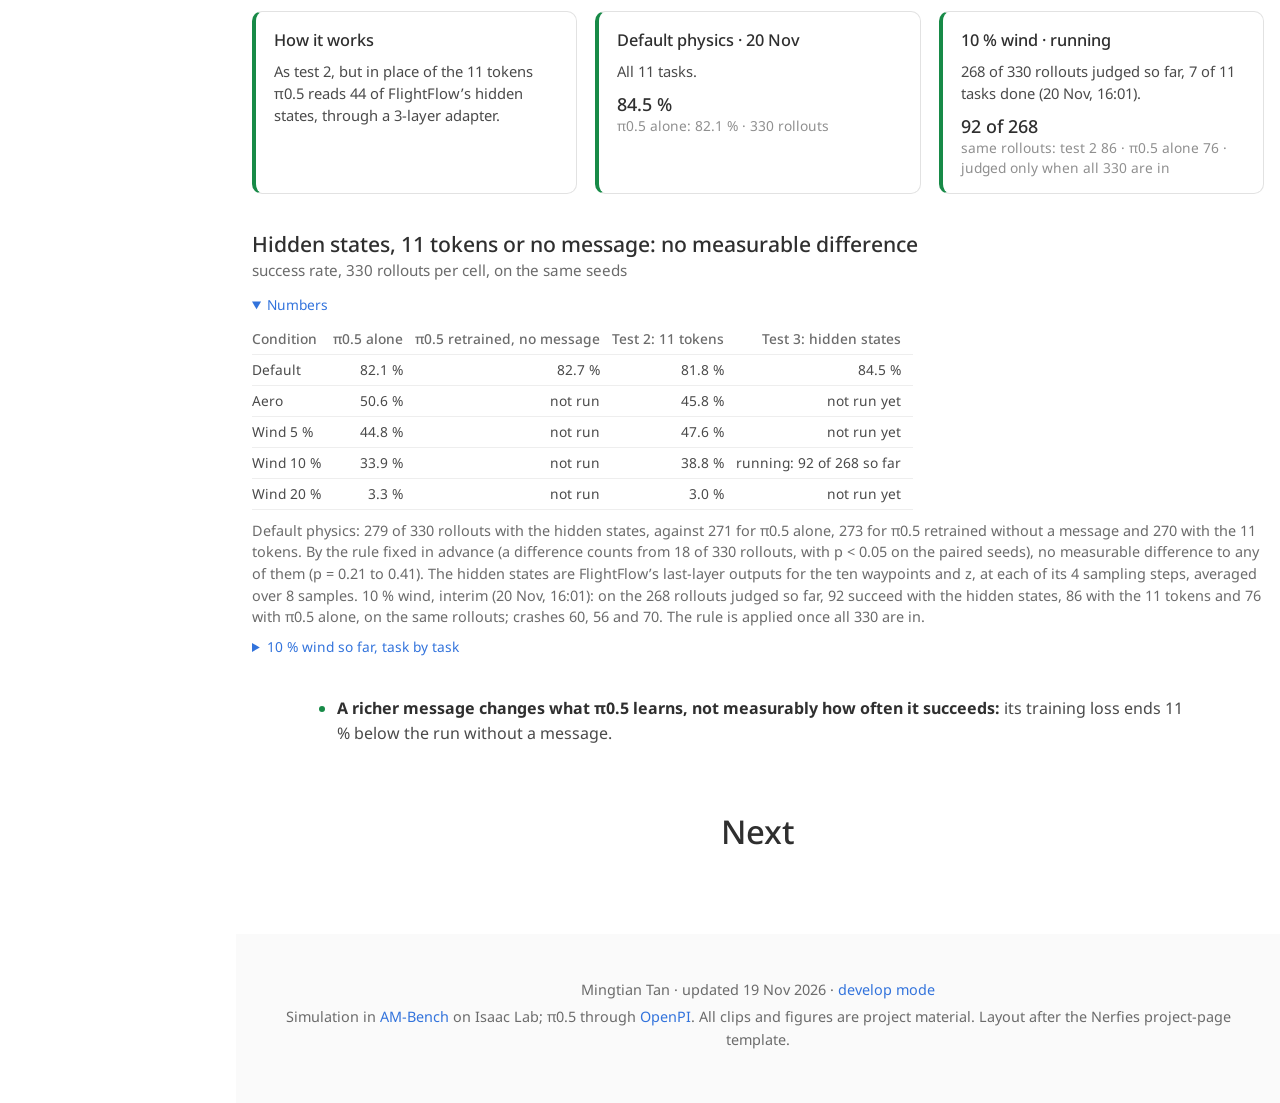
==== commit 83e7a8d3: "Method: the forecast rollout plays back, and each predictor in the error chart is drawn and explaine" ====
--- a/index.html
+++ b/index.html
@@ -14,6 +14,7 @@
   <link rel="preconnect" href="https://fonts.gstatic.com" crossorigin>
   <link href="https://fonts.googleapis.com/css?family=Google+Sans:400,500,700|Noto+Sans:400,400i,700|JetBrains+Mono:400,600&amp;display=swap" rel="stylesheet">
   <link rel="stylesheet" href="overview.css?v=20261119c">
+  <link rel="stylesheet" href="forecast.css?v=1">
   <link rel="stylesheet" href="concept.css?v=20261120c">
   <link rel="stylesheet" href="system.css?v=20261120e">
 </head>
@@ -150,25 +151,51 @@
         <figcaption>Every success rate is judged on default physics over 330 rollouts (11 tasks × 30 seeds, the same seeds everywhere); π0.5 alone, 82.1 %, is the bar. The branches named for each step hold its code. FlightFlow is a transformer trained by flow matching; develop mode and earlier notes call it the Flight DiT.</figcaption>
       </figure>
       <div class="two" style="margin-top:44px" id="forecast">
-        <figure class="figure">
-          <h3 class="fig-title">What FlightFlow hands over<small>one rollout of the full system picking a lemon</small></h3>
-          <div class="legend"><span><i class="key line k-ink"></i>the base, as flown</span><span><i class="key line k-fd"></i>forecast paths, a new one every 0.4 s</span></div>
-          <div class="scroll"><svg class="fig plot" style="--w:660px" viewBox="0 0 660 430" role="img" aria-label="One rollout of the full system picking a lemon: the base’s flight and the paths FlightFlow handed over, forward position and height against time."><line x1="66" x2="646" y1="196.0" y2="196.0" class="grid"/><text x="58.0" y="200.0" text-anchor="end" class="tick">0.00</text><line x1="66" x2="646" y1="158.0" y2="158.0" class="grid"/><text x="58.0" y="162.0" text-anchor="end" class="tick">0.25</text><line x1="66" x2="646" y1="120.0" y2="120.0" class="grid"/><text x="58.0" y="124.0" text-anchor="end" class="tick">0.50</text><line x1="66" x2="646" y1="82.0" y2="82.0" class="grid"/><text x="58.0" y="86.0" text-anchor="end" class="tick">0.75</text><line x1="66" x2="646" y1="44.0" y2="44.0" class="grid"/><text x="58.0" y="48.0" text-anchor="end" class="tick">1.00</text><text x="16.0" y="30.0" text-anchor="start" class="axis">forward x (m)</text><line x1="284.4" x2="284.4" y1="38" y2="204" class="event"/><text x="284.4" y="218.0" text-anchor="middle" class="tick">grasps the lemon</text><line x1="598.1" x2="598.1" y1="38" y2="204" class="event"/><text x="584.0" y="218.0" text-anchor="middle" class="tick">lets go over the bin</text><polyline points="66.0,196.0 67.8,196.0 69.6,196.0 71.4,195.9 73.2,195.7 75.0,195.5 76.8,195.2 78.6,195.0 80.4,194.5 82.2,194.0 84.0,193.4 85.9,192.7 87.7,191.7 89.5,190.7 91.3,189.5 93.1,188.1 94.9,186.8 96.7,185.3 98.5,183.8 100.3,182.1 102.1,180.6 103.9,179.1 105.7,177.6 107.5,176.1 109.3,174.6 111.1,173.1 112.9,171.8 114.7,170.3 116.5,169.0 118.3,167.7 120.1,166.0 122.0,164.5 123.8,163.2 125.6,161.6 127.4,160.1 129.2,158.6 131.0,156.8 132.8,155.0 134.6,153.0 136.4,151.0 138.2,149.4 140.0,147.1 141.8,144.8 143.6,142.3 145.4,139.6 147.2,136.9 149.0,133.6 150.8,130.5 152.6,127.2 154.4,124.0 156.2,120.3" class="fc"/><polyline points="80.4,194.3 82.2,193.7 84.0,193.0 85.9,192.2 87.7,191.2 89.5,190.1 91.3,189.0 93.1,187.7 94.9,186.5 96.7,185.1 98.5,183.8 100.3,182.4 102.1,181.1 103.9,179.7 105.7,178.4 107.5,177.0 109.3,175.8 111.1,174.6 112.9,173.3 114.7,172.1 116.5,170.8 118.3,169.5 120.1,168.3 122.0,167.0 123.8,165.8 125.6,164.3 127.4,162.8 129.2,161.5 131.0,159.9 132.8,158.6 134.6,157.0 136.4,155.1 138.2,153.2 140.0,151.4 141.8,149.1 143.6,147.3 145.4,144.8 147.2,142.3 149.0,139.6 150.8,137.3 152.6,134.3 154.4,131.5 156.2,128.6 158.1,125.3 159.9,122.1 161.7,119.2 163.5,115.4 165.3,112.4 167.1,108.9 168.9,106.0 170.7,103.0" class="fc"/><polyline points="94.9,185.6 96.7,184.0 98.5,182.4 100.3,180.9 102.1,179.3 103.9,177.8 105.7,176.3 107.5,174.8 109.3,173.4 111.1,171.9 112.9,170.5 114.7,169.0 116.5,167.6 118.3,166.1 120.1,164.5 122.0,163.0 123.8,161.4 125.6,159.8 127.4,158.2 129.2,156.5 131.0,154.7 132.8,152.8 134.6,151.0 136.4,148.8 138.2,146.6 140.0,144.5 141.8,142.0 143.6,139.6 145.4,137.1 147.2,134.5 149.0,131.6 150.8,128.6 152.6,125.5 154.4,122.4 156.2,119.2 158.1,116.1 159.9,112.8 161.7,109.3 163.5,105.7 165.3,102.4 167.1,99.3 168.9,95.7 170.7,92.5 172.5,89.4 174.3,86.1 176.1,83.4 177.9,80.0 179.7,77.2 181.5,74.3 183.3,71.7 185.1,69.3" class="fc"/><polyline points="109.3,173.0 111.1,171.6 112.9,170.1 114.7,168.8 116.5,167.3 118.3,165.9 120.1,164.5 122.0,163.1 123.8,161.6 125.6,160.0 127.4,158.5 129.2,156.8 131.0,155.2 132.8,153.5 134.6,151.7 136.4,149.9 138.2,148.0 140.0,146.0 141.8,144.0 143.6,141.8 145.4,139.5 147.2,137.0 149.0,134.6 150.8,131.7 152.6,128.9 154.4,125.9 156.2,123.0 158.1,120.0 159.9,117.0 161.7,113.5 163.5,110.4 165.3,107.2 167.1,103.6 168.9,100.4 170.7,97.4 172.5,94.0 174.3,91.3 176.1,87.9 177.9,84.9 179.7,82.1 181.5,79.1 183.3,76.3 185.1,73.8 186.9,70.9 188.7,68.7 190.5,66.5 192.3,64.2 194.2,62.3 196.0,60.2 197.8,58.5 199.6,56.8" class="fc"/><polyline points="123.8,161.6 125.6,160.2 127.4,158.7 129.2,157.2 131.0,155.6 132.8,153.9 134.6,152.1 136.4,150.3 138.2,148.4 140.0,146.3 141.8,144.4 143.6,142.2 145.4,139.9 147.2,137.5 149.0,134.9 150.8,132.3 152.6,129.5 154.4,126.7 156.2,123.7 158.1,120.6 159.9,117.5 161.7,114.3 163.5,111.1 165.3,107.7 167.1,104.3 168.9,101.0 170.7,97.8 172.5,94.4 174.3,91.3 176.1,88.1 177.9,85.1 179.7,82.0 181.5,78.7 183.3,76.1 185.1,73.2 186.9,70.5 188.7,68.0 190.5,65.3 192.3,63.0 194.2,60.8 196.0,58.5 197.8,56.4 199.6,54.5 201.4,52.7 203.2,51.3 205.0,50.0 206.8,49.0 208.6,48.3 210.4,48.1 212.2,47.6 214.0,47.6" class="fc"/><polyline points="138.2,148.6 140.0,146.6 141.8,144.5 143.6,142.4 145.4,139.9 147.2,137.5 149.0,134.9 150.8,132.2 152.6,129.4 154.4,126.6 156.2,123.6 158.1,120.5 159.9,117.4 161.7,114.2 163.5,110.8 165.3,107.5 167.1,104.2 168.9,100.8 170.7,97.7 172.5,94.6 174.3,91.4 176.1,88.4 177.9,85.5 179.7,82.7 181.5,79.7 183.3,76.9 185.1,74.4 186.9,71.8 188.7,69.4 190.5,66.8 192.3,64.8 194.2,62.6 196.0,60.1 197.8,58.2 199.6,56.2 201.4,54.2 203.2,52.8 205.0,51.0 206.8,49.7 208.6,48.6 210.4,47.6 212.2,47.4 214.0,47.4 215.8,47.6 217.6,47.6 219.4,47.9 221.2,47.9 223.0,47.9 224.8,47.9 226.6,48.0 228.4,47.9" class="fc"/><polyline points="152.6,130.3 154.4,127.5 156.2,124.6 158.1,121.6 159.9,118.4 161.7,115.1 163.5,111.8 165.3,108.4 167.1,105.1 168.9,102.0 170.7,98.7 172.5,95.5 174.3,92.5 176.1,89.4 177.9,86.3 179.7,83.6 181.5,80.7 183.3,78.1 185.1,75.4 186.9,72.9 188.7,70.4 190.5,67.9 192.3,65.5 194.2,63.0 196.0,60.6 197.8,58.0 199.6,55.9 201.4,53.9 203.2,52.2 205.0,50.6 206.8,49.7 208.6,48.7 210.4,48.0 212.2,48.0 214.0,47.9 215.8,48.1 217.6,48.4 219.4,48.1 221.2,48.4 223.0,48.4 224.8,48.2 226.6,48.3 228.4,48.3 230.2,48.1 232.1,48.3 233.9,48.5 235.7,48.5 237.5,48.4 239.3,48.4 241.1,48.4 242.9,48.3" class="fc"/><polyline points="167.1,107.0 168.9,103.8 170.7,100.6 172.5,97.4 174.3,94.3 176.1,91.2 177.9,88.2 179.7,85.2 181.5,82.3 183.3,79.5 185.1,76.8 186.9,74.1 188.7,71.6 190.5,69.2 192.3,66.7 194.2,64.5 196.0,62.4 197.8,59.9 199.6,57.8 201.4,55.7 203.2,53.9 205.0,52.0 206.8,50.6 208.6,49.6 210.4,48.7 212.2,48.6 214.0,48.7 215.8,48.8 217.6,48.8 219.4,49.0 221.2,48.8 223.0,49.0 224.8,49.0 226.6,48.9 228.4,49.1 230.2,49.2 232.1,49.0 233.9,49.1 235.7,49.1 237.5,49.0 239.3,49.1 241.1,49.1 242.9,49.2 244.7,49.2 246.5,49.3 248.3,49.4 250.1,49.4 251.9,49.4 253.7,49.3 255.5,49.6 257.3,49.4" class="fc"/><polyline points="181.5,84.7 183.3,82.2 185.1,79.7 186.9,77.3 188.7,74.9 190.5,72.5 192.3,70.3 194.2,68.1 196.0,65.9 197.8,63.9 199.6,62.0 201.4,60.1 203.2,58.2 205.0,56.6 206.8,55.1 208.6,53.6 210.4,52.4 212.2,51.5 214.0,50.7 215.8,50.5 217.6,50.4 219.4,50.5 221.2,50.8 223.0,50.9 224.8,51.3 226.6,51.3 228.4,51.5 230.2,51.5 232.1,51.5 233.9,51.4 235.7,51.5 237.5,51.5 239.3,51.4 241.1,51.5 242.9,51.4 244.7,51.2 246.5,51.6 248.3,51.3 250.1,51.4 251.9,51.5 253.7,51.3 255.5,51.6 257.3,51.5 259.1,51.3 260.9,51.6 262.7,51.6 264.5,51.5 266.3,51.7 268.2,51.7 270.0,51.8 271.8,51.7" class="fc"/><polyline points="196.0,66.7 197.8,64.6 199.6,62.6 201.4,60.5 203.2,58.5 205.0,56.6 206.8,54.8 208.6,53.0 210.4,51.4 212.2,50.2 214.0,49.4 215.8,49.2 217.6,49.3 219.4,49.5 221.2,49.6 223.0,49.8 224.8,49.9 226.6,50.1 228.4,50.2 230.2,50.2 232.1,50.4 233.9,50.4 235.7,50.4 237.5,50.5 239.3,50.5 241.1,50.5 242.9,50.5 244.7,50.5 246.5,50.5 248.3,50.5 250.1,50.3 251.9,50.4 253.7,50.4 255.5,50.2 257.3,50.2 259.1,50.1 260.9,50.0 262.7,50.1 264.5,50.0 266.3,49.9 268.2,49.8 270.0,49.9 271.8,49.8 273.6,49.8 275.4,49.9 277.2,49.9 279.0,49.6 280.8,49.7 282.6,49.6 284.4,49.8 286.2,49.6" class="fc"/><polyline points="210.4,51.8 212.2,51.4 214.0,51.5 215.8,51.6 217.6,51.6 219.4,51.6 221.2,51.6 223.0,51.7 224.8,51.7 226.6,51.7 228.4,51.7 230.2,51.7 232.1,51.7 233.9,51.8 235.7,51.8 237.5,51.8 239.3,51.7 241.1,51.7 242.9,51.7 244.7,51.7 246.5,51.7 248.3,51.6 250.1,51.6 251.9,51.6 253.7,51.5 255.5,51.6 257.3,51.5 259.1,51.5 260.9,51.5 262.7,51.6 264.5,51.4 266.3,51.4 268.2,51.4 270.0,51.3 271.8,51.4 273.6,51.5 275.4,51.3 277.2,51.4 279.0,51.4 280.8,51.4 282.6,51.4 284.4,51.4 286.2,51.4 288.0,51.4 289.8,51.5 291.6,51.5 293.4,51.3 295.2,51.4 297.0,51.4 298.8,51.5 300.6,51.4" class="fc"/><polyline points="224.8,51.3 226.6,51.4 228.4,51.4 230.2,51.5 232.1,51.5 233.9,51.5 235.7,51.5 237.5,51.6 239.3,51.6 241.1,51.5 242.9,51.5 244.7,51.5 246.5,51.4 248.3,51.4 250.1,51.4 251.9,51.3 253.7,51.2 255.5,51.3 257.3,51.2 259.1,51.2 260.9,51.1 262.7,51.1 264.5,51.1 266.3,51.1 268.2,51.2 270.0,51.0 271.8,51.1 273.6,51.0 275.4,51.1 277.2,51.0 279.0,51.1 280.8,51.1 282.6,51.1 284.4,51.1 286.2,51.1 288.0,51.1 289.8,51.0 291.6,51.1 293.4,51.2 295.2,51.2 297.0,51.1 298.8,51.2 300.6,51.1 302.4,51.1 304.3,51.1 306.1,51.2 307.9,51.1 309.7,51.2 311.5,51.2 313.3,51.2 315.1,51.1" class="fc"/><polyline points="239.3,51.7 241.1,51.7 242.9,51.7 244.7,51.7 246.5,51.7 248.3,51.6 250.1,51.6 251.9,51.6 253.7,51.5 255.5,51.5 257.3,51.5 259.1,51.4 260.9,51.4 262.7,51.4 264.5,51.4 266.3,51.3 268.2,51.2 270.0,51.3 271.8,51.2 273.6,51.2 275.4,51.2 277.2,51.2 279.0,51.2 280.8,51.1 282.6,51.2 284.4,51.1 286.2,51.1 288.0,51.1 289.8,51.2 291.6,51.0 293.4,51.2 295.2,51.2 297.0,51.1 298.8,51.2 300.6,51.2 302.4,51.1 304.3,51.1 306.1,51.1 307.9,51.1 309.7,51.1 311.5,51.0 313.3,51.1 315.1,51.0 316.9,51.1 318.7,51.0 320.5,51.0 322.3,50.9 324.1,50.9 325.9,51.0 327.7,50.9 329.5,50.8" class="fc"/><polyline points="253.7,51.6 255.5,51.5 257.3,51.5 259.1,51.5 260.9,51.4 262.7,51.4 264.5,51.4 266.3,51.4 268.2,51.4 270.0,51.4 271.8,51.3 273.6,51.3 275.4,51.3 277.2,51.3 279.0,51.3 280.8,51.3 282.6,51.2 284.4,51.3 286.2,51.2 288.0,51.2 289.8,51.2 291.6,51.2 293.4,51.2 295.2,51.2 297.0,51.2 298.8,51.2 300.6,51.2 302.4,51.1 304.3,51.1 306.1,51.1 307.9,51.1 309.7,51.0 311.5,51.0 313.3,51.1 315.1,51.0 316.9,51.0 318.7,51.0 320.5,51.0 322.3,51.0 324.1,51.0 325.9,51.0 327.7,51.0 329.5,51.0 331.3,51.0 333.1,50.8 334.9,50.9 336.7,50.8 338.5,50.8 340.4,50.9 342.2,50.7 344.0,50.6" class="fc"/><polyline points="268.2,51.5 270.0,51.5 271.8,51.4 273.6,51.4 275.4,51.4 277.2,51.4 279.0,51.4 280.8,51.4 282.6,51.3 284.4,51.4 286.2,51.3 288.0,51.3 289.8,51.3 291.6,51.2 293.4,51.2 295.2,51.2 297.0,51.1 298.8,51.2 300.6,51.1 302.4,51.1 304.3,51.1 306.1,51.1 307.9,51.1 309.7,51.1 311.5,51.1 313.3,51.1 315.1,51.2 316.9,51.1 318.7,51.2 320.5,51.2 322.3,51.3 324.1,51.2 325.9,51.3 327.7,51.4 329.5,51.4 331.3,51.3 333.1,51.4 334.9,51.4 336.7,51.4 338.5,51.4 340.4,51.4 342.2,51.4 344.0,51.3 345.8,51.4 347.6,51.3 349.4,51.4 351.2,51.3 353.0,51.3 354.8,51.3 356.6,51.3 358.4,51.3" class="fc"/><polyline points="282.6,51.4 284.4,51.5 286.2,51.5 288.0,51.5 289.8,51.5 291.6,51.5 293.4,51.5 295.2,51.5 297.0,51.4 298.8,51.4 300.6,51.4 302.4,51.4 304.3,51.4 306.1,51.3 307.9,51.3 309.7,51.3 311.5,51.2 313.3,51.2 315.1,51.2 316.9,51.2 318.7,51.1 320.5,51.1 322.3,51.1 324.1,51.1 325.9,51.1 327.7,51.0 329.5,51.0 331.3,51.0 333.1,51.1 334.9,50.9 336.7,51.1 338.5,51.0 340.4,50.9 342.2,51.0 344.0,51.0 345.8,50.9 347.6,51.0 349.4,50.9 351.2,50.9 353.0,50.8 354.8,50.8 356.6,50.8 358.4,50.7 360.2,50.8 362.0,50.7 363.8,50.8 365.6,50.7 367.4,50.7 369.2,50.7 371.0,50.7 372.8,50.7" class="fc"/><polyline points="297.0,51.3 298.8,51.3 300.6,51.3 302.4,51.3 304.3,51.3 306.1,51.2 307.9,51.2 309.7,51.2 311.5,51.2 313.3,51.1 315.1,51.1 316.9,51.0 318.7,51.0 320.5,51.0 322.3,50.9 324.1,50.9 325.9,50.9 327.7,50.9 329.5,50.8 331.3,50.8 333.1,50.7 334.9,50.7 336.7,50.7 338.5,50.6 340.4,50.6 342.2,50.5 344.0,50.5 345.8,50.4 347.6,50.4 349.4,50.3 351.2,50.4 353.0,50.2 354.8,50.2 356.6,50.2 358.4,50.1 360.2,50.2 362.0,50.2 363.8,50.3 365.6,50.3 367.4,50.5 369.2,50.6 371.0,50.8 372.8,51.4 374.6,52.7 376.4,55.2 378.3,58.3 380.1,61.1 381.9,63.6 383.7,65.9 385.5,68.5 387.3,70.5" class="fc"/><polyline points="311.5,51.2 313.3,51.2 315.1,51.2 316.9,51.1 318.7,51.2 320.5,51.2 322.3,51.2 324.1,51.2 325.9,51.2 327.7,51.3 329.5,51.3 331.3,51.3 333.1,51.4 334.9,51.4 336.7,51.4 338.5,51.4 340.4,51.4 342.2,51.4 344.0,51.4 345.8,51.4 347.6,51.3 349.4,51.3 351.2,51.4 353.0,51.3 354.8,51.3 356.6,51.3 358.4,51.4 360.2,51.5 362.0,51.5 363.8,51.3 365.6,51.8 367.4,51.8 369.2,52.3 371.0,53.3 372.8,54.7 374.6,57.1 376.4,59.9 378.3,62.7 380.1,65.5 381.9,68.2 383.7,70.6 385.5,73.1 387.3,75.2 389.1,77.5 390.9,79.6 392.7,81.4 394.5,83.6 396.3,85.2 398.1,87.0 399.9,88.4 401.7,89.8" class="fc"/><polyline points="325.9,51.0 327.7,51.0 329.5,51.0 331.3,51.0 333.1,51.0 334.9,51.1 336.7,51.1 338.5,51.1 340.4,51.1 342.2,51.1 344.0,51.2 345.8,51.2 347.6,51.2 349.4,51.2 351.2,51.2 353.0,51.2 354.8,51.2 356.6,51.2 358.4,51.3 360.2,51.3 362.0,51.4 363.8,51.4 365.6,51.6 367.4,51.6 369.2,52.3 371.0,53.4 372.8,55.2 374.6,58.1 376.4,61.1 378.3,63.8 380.1,66.7 381.9,69.4 383.7,72.1 385.5,74.7 387.3,77.1 389.1,78.8 390.9,81.3 392.7,83.0 394.5,84.8 396.3,86.5 398.1,87.7 399.9,89.5 401.7,90.5 403.5,91.4 405.3,92.7 407.1,93.3 408.9,94.6 410.7,95.5 412.5,96.5 414.4,96.8 416.2,97.6" class="fc"/><polyline points="340.4,50.9 342.2,50.9 344.0,50.9 345.8,50.9 347.6,50.9 349.4,50.9 351.2,50.9 353.0,50.9 354.8,50.9 356.6,51.0 358.4,51.0 360.2,51.0 362.0,51.1 363.8,51.1 365.6,51.1 367.4,51.3 369.2,51.5 371.0,51.6 372.8,52.8 374.6,54.7 376.4,57.6 378.3,60.4 380.1,63.1 381.9,65.8 383.7,67.9 385.5,70.5 387.3,73.0 389.1,75.4 390.9,77.5 392.7,79.6 394.5,81.4 396.3,83.6 398.1,85.3 399.9,86.9 401.7,88.4 403.5,89.8 405.3,91.0 407.1,92.2 408.9,93.4 410.7,94.4 412.5,95.4 414.4,96.3 416.2,96.9 418.0,97.7 419.8,98.3 421.6,98.7 423.4,99.3 425.2,99.7 427.0,100.4 428.8,100.5 430.6,100.9" class="fc"/><polyline points="354.8,50.7 356.6,50.7 358.4,50.7 360.2,50.7 362.0,50.7 363.8,50.7 365.6,50.8 367.4,51.8 369.2,54.6 371.0,58.1 372.8,60.9 374.6,63.5 376.4,66.2 378.3,68.7 380.1,71.0 381.9,73.8 383.7,76.0 385.5,78.0 387.3,80.3 389.1,82.2 390.9,84.2 392.7,85.9 394.5,87.4 396.3,89.1 398.1,90.4 399.9,91.9 401.7,92.9 403.5,94.3 405.3,95.2 407.1,96.6 408.9,97.3 410.7,98.2 412.5,99.1 414.4,100.0 416.2,100.7 418.0,101.5 419.8,101.9 421.6,102.4 423.4,103.1 425.2,103.6 427.0,104.2 428.8,104.6 430.6,104.8 432.4,105.2 434.2,105.3 436.0,105.4 437.8,105.7 439.6,105.9 441.4,106.4 443.2,106.2 445.0,106.4" class="fc"/><polyline points="369.2,54.3 371.0,56.7 372.8,59.0 374.6,61.4 376.4,63.9 378.3,66.5 380.1,69.0 381.9,71.5 383.7,73.9 385.5,76.1 387.3,78.4 389.1,80.5 390.9,82.4 392.7,84.2 394.5,86.0 396.3,87.4 398.1,89.1 399.9,90.3 401.7,91.5 403.5,92.6 405.3,93.9 407.1,95.0 408.9,95.7 410.7,96.8 412.5,97.4 414.4,98.3 416.2,98.7 418.0,99.5 419.8,99.9 421.6,100.6 423.4,100.9 425.2,101.3 427.0,101.6 428.8,102.3 430.6,102.3 432.4,102.6 434.2,102.9 436.0,103.0 437.8,103.2 439.6,103.5 441.4,103.7 443.2,103.9 445.0,103.8 446.8,103.9 448.6,103.9 450.5,103.8 452.3,103.9 454.1,103.9 455.9,103.9 457.7,103.9 459.5,104.1" class="fc fc-pick"/><polyline points="383.7,77.0 385.5,79.3 387.3,81.2 389.1,83.0 390.9,84.5 392.7,86.1 394.5,87.7 396.3,89.1 398.1,90.5 399.9,91.8 401.7,93.0 403.5,94.1 405.3,95.2 407.1,96.2 408.9,97.0 410.7,97.8 412.5,98.5 414.4,99.3 416.2,99.9 418.0,100.5 419.8,101.0 421.6,101.5 423.4,102.0 425.2,102.5 427.0,103.0 428.8,103.3 430.6,103.6 432.4,103.9 434.2,104.1 436.0,104.3 437.8,104.7 439.6,104.9 441.4,104.9 443.2,105.3 445.0,105.4 446.8,105.4 448.6,105.6 450.5,105.7 452.3,105.8 454.1,105.9 455.9,106.0 457.7,106.1 459.5,106.1 461.3,106.1 463.1,105.9 464.9,105.9 466.7,105.9 468.5,105.9 470.3,105.7 472.1,105.7 473.9,105.4" class="fc"/><polyline points="398.1,89.5 399.9,90.5 401.7,91.5 403.5,92.6 405.3,93.6 407.1,94.6 408.9,95.6 410.7,96.5 412.5,97.3 414.4,98.2 416.2,99.0 418.0,99.6 419.8,100.2 421.6,100.7 423.4,101.1 425.2,101.7 427.0,102.1 428.8,102.2 430.6,102.7 432.4,103.0 434.2,103.4 436.0,103.7 437.8,104.0 439.6,104.4 441.4,104.4 443.2,104.8 445.0,105.0 446.8,105.3 448.6,105.4 450.5,105.6 452.3,105.6 454.1,105.9 455.9,106.1 457.7,106.2 459.5,106.4 461.3,106.6 463.1,106.6 464.9,106.8 466.7,106.9 468.5,106.9 470.3,107.1 472.1,107.2 473.9,107.1 475.7,107.0 477.5,107.0 479.3,106.9 481.1,106.5 482.9,106.3 484.7,105.9 486.6,105.7 488.4,105.1" class="fc"/><polyline points="412.5,96.9 414.4,97.7 416.2,98.4 418.0,99.0 419.8,99.6 421.6,100.1 423.4,100.6 425.2,101.0 427.0,101.4 428.8,101.8 430.6,102.1 432.4,102.4 434.2,102.7 436.0,103.1 437.8,103.2 439.6,103.5 441.4,103.7 443.2,103.9 445.0,104.1 446.8,104.3 448.6,104.4 450.5,104.5 452.3,104.6 454.1,104.8 455.9,104.8 457.7,104.9 459.5,104.9 461.3,104.9 463.1,105.0 464.9,105.1 466.7,105.1 468.5,105.0 470.3,105.0 472.1,105.0 473.9,104.9 475.7,104.9 477.5,104.7 479.3,104.5 481.1,104.4 482.9,104.2 484.7,104.0 486.6,103.7 488.4,103.2 490.2,103.0 492.0,102.4 493.8,101.7 495.6,101.2 497.4,100.5 499.2,100.0 501.0,98.7 502.8,97.9" class="fc"/><polyline points="427.0,101.3 428.8,101.7 430.6,102.1 432.4,102.4 434.2,102.8 436.0,103.1 437.8,103.4 439.6,103.6 441.4,103.8 443.2,104.1 445.0,104.3 446.8,104.5 448.6,104.6 450.5,104.9 452.3,105.1 454.1,105.2 455.9,105.3 457.7,105.5 459.5,105.6 461.3,105.7 463.1,105.7 464.9,105.8 466.7,105.9 468.5,106.0 470.3,106.0 472.1,106.0 473.9,105.8 475.7,105.7 477.5,105.7 479.3,105.7 481.1,105.5 482.9,105.2 484.7,104.9 486.6,104.7 488.4,104.2 490.2,103.8 492.0,103.4 493.8,102.5 495.6,102.1 497.4,101.5 499.2,100.4 501.0,99.7 502.8,98.7 504.6,97.9 506.4,96.5 508.2,95.2 510.0,94.6 511.8,93.7 513.6,93.3 515.4,91.5 517.2,90.7" class="fc"/><polyline points="441.4,104.1 443.2,104.1 445.0,104.2 446.8,104.3 448.6,104.3 450.5,104.5 452.3,104.5 454.1,104.6 455.9,104.6 457.7,104.7 459.5,104.8 461.3,104.8 463.1,104.9 464.9,104.9 466.7,104.9 468.5,104.9 470.3,104.8 472.1,104.9 473.9,104.7 475.7,104.6 477.5,104.4 479.3,104.1 481.1,103.9 482.9,103.5 484.7,103.4 486.6,102.6 488.4,102.1 490.2,101.3 492.0,100.8 493.8,100.0 495.6,99.5 497.4,98.3 499.2,97.5 501.0,96.7 502.8,95.8 504.6,94.6 506.4,94.0 508.2,92.7 510.0,91.8 511.8,90.9 513.6,89.7 515.4,88.9 517.2,88.0 519.0,87.2 520.8,85.9 522.7,84.8 524.5,84.2 526.3,83.3 528.1,82.9 529.9,81.4 531.7,80.6" class="fc"/><polyline points="455.9,104.4 457.7,104.4 459.5,104.4 461.3,104.4 463.1,104.3 464.9,104.3 466.7,104.2 468.5,104.0 470.3,103.8 472.1,103.6 473.9,103.3 475.7,102.8 477.5,102.1 479.3,101.5 481.1,100.8 482.9,100.1 484.7,99.2 486.6,98.5 488.4,97.6 490.2,96.6 492.0,95.7 493.8,94.7 495.6,93.7 497.4,92.6 499.2,91.7 501.0,90.7 502.8,89.6 504.6,88.5 506.4,87.4 508.2,86.4 510.0,85.2 511.8,84.1 513.6,83.1 515.4,82.1 517.2,80.9 519.0,79.8 520.8,78.9 522.7,77.6 524.5,76.6 526.3,75.4 528.1,74.3 529.9,73.3 531.7,72.0 533.5,70.9 535.3,69.7 537.1,68.7 538.9,67.5 540.7,66.5 542.5,65.5 544.3,64.6 546.1,63.7" class="fc"/><polyline points="470.3,102.9 472.1,102.4 473.9,101.9 475.7,101.3 477.5,100.8 479.3,100.2 481.1,99.5 482.9,98.8 484.7,98.1 486.6,97.4 488.4,96.6 490.2,95.8 492.0,95.0 493.8,94.1 495.6,93.2 497.4,92.2 499.2,91.2 501.0,90.2 502.8,89.2 504.6,88.0 506.4,87.1 508.2,86.1 510.0,85.0 511.8,83.8 513.6,82.9 515.4,81.8 517.2,80.9 519.0,79.8 520.8,78.9 522.7,77.7 524.5,76.8 526.3,75.8 528.1,74.9 529.9,73.6 531.7,72.7 533.5,71.5 535.3,70.3 537.1,69.1 538.9,67.9 540.7,66.4 542.5,64.9 544.3,63.8 546.1,62.5 547.9,61.4 549.7,60.3 551.5,59.4 553.3,58.7 555.1,58.1 556.9,57.6 558.7,57.1 560.6,56.5" class="fc"/><polyline points="484.7,97.1 486.6,96.2 488.4,95.3 490.2,94.5 492.0,93.6 493.8,92.6 495.6,91.6 497.4,90.7 499.2,89.7 501.0,88.7 502.8,87.7 504.6,86.8 506.4,85.7 508.2,84.8 510.0,83.9 511.8,82.8 513.6,81.8 515.4,81.0 517.2,80.0 519.0,79.0 520.8,78.1 522.7,77.2 524.5,76.1 526.3,75.1 528.1,74.2 529.9,73.1 531.7,72.0 533.5,70.8 535.3,69.7 537.1,68.7 538.9,67.5 540.7,66.1 542.5,64.7 544.3,63.3 546.1,61.9 547.9,60.4 549.7,59.2 551.5,57.9 553.3,56.7 555.1,55.7 556.9,54.6 558.7,53.9 560.6,53.2 562.4,52.4 564.2,51.8 566.0,51.2 567.8,51.0 569.6,50.8 571.4,50.4 573.2,50.2 575.0,50.0" class="fc"/><polyline points="499.2,89.2 501.0,88.2 502.8,87.3 504.6,86.4 506.4,85.5 508.2,84.5 510.0,83.6 511.8,82.8 513.6,81.9 515.4,81.1 517.2,80.3 519.0,79.6 520.8,78.7 522.7,78.0 524.5,77.3 526.3,76.4 528.1,75.6 529.9,74.9 531.7,73.9 533.5,73.0 535.3,72.1 537.1,71.1 538.9,70.1 540.7,69.0 542.5,68.0 544.3,67.0 546.1,65.9 547.9,64.7 549.7,63.5 551.5,62.5 553.3,61.0 555.1,59.5 556.9,57.9 558.7,56.3 560.6,54.7 562.4,53.0 564.2,51.5 566.0,50.3 567.8,49.3 569.6,48.7 571.4,48.0 573.2,47.8 575.0,47.9 576.8,47.7 578.6,47.7 580.4,47.7 582.2,47.8 584.0,47.8 585.8,47.8 587.6,47.7 589.4,47.6" class="fc"/><polyline points="513.6,82.1 515.4,81.5 517.2,80.8 519.0,80.1 520.8,79.4 522.7,78.7 524.5,78.0 526.3,77.3 528.1,76.5 529.9,75.7 531.7,74.9 533.5,74.0 535.3,73.1 537.1,72.1 538.9,71.0 540.7,70.0 542.5,68.9 544.3,67.7 546.1,66.6 547.9,65.2 549.7,63.9 551.5,62.4 553.3,61.0 555.1,59.4 556.9,57.9 558.7,56.6 560.6,55.4 562.4,54.3 564.2,53.3 566.0,52.5 567.8,51.9 569.6,51.4 571.4,51.0 573.2,50.8 575.0,50.6 576.8,50.4 578.6,50.5 580.4,50.3 582.2,50.4 584.0,50.5 585.8,50.6 587.6,50.8 589.4,50.9 591.2,51.0 593.0,51.1 594.8,51.3 596.7,51.3 598.5,51.4 600.3,51.5 602.1,51.4 603.9,51.3" class="fc"/><polyline points="528.1,76.4 529.9,75.8 531.7,75.1 533.5,74.4 535.3,73.7 537.1,72.8 538.9,72.0 540.7,71.1 542.5,70.1 544.3,69.0 546.1,67.9 547.9,66.6 549.7,65.3 551.5,63.8 553.3,62.2 555.1,60.8 556.9,59.4 558.7,58.1 560.6,57.1 562.4,56.2 564.2,55.3 566.0,54.8 567.8,54.4 569.6,53.9 571.4,53.7 573.2,53.3 575.0,53.1 576.8,52.9 578.6,52.6 580.4,52.3 582.2,52.4 584.0,52.2 585.8,52.0 587.6,52.0 589.4,51.6 591.2,51.5 593.0,51.6 594.8,51.3 596.7,51.3 598.5,51.3 600.3,51.1 602.1,51.2 603.9,51.1 605.7,51.0 607.5,51.0 609.3,51.0 611.1,51.1 612.9,51.1 614.7,51.2 616.5,51.0 618.3,51.0" class="fc"/><polyline points="542.5,69.9 544.3,69.3 546.1,68.6 547.9,67.8 549.7,67.1 551.5,66.3 553.3,65.4 555.1,64.4 556.9,63.3 558.7,62.2 560.6,61.0 562.4,59.6 564.2,58.3 566.0,56.9 567.8,55.6 569.6,54.3 571.4,53.2 573.2,52.4 575.0,51.7 576.8,51.1 578.6,50.8 580.4,50.5 582.2,50.4 584.0,50.2 585.8,50.1 587.6,49.9 589.4,49.9 591.2,49.8 593.0,49.6 594.8,49.2 596.7,49.3 598.5,49.2 600.3,48.9 602.1,48.9 603.9,48.6 605.7,48.3 607.5,48.5 609.3,48.1 611.1,48.0 612.9,48.0 614.7,47.6 616.5,47.8 618.3,47.5 620.1,47.3 621.9,47.4 623.7,47.2 625.5,47.2 627.3,47.2 629.1,47.1 630.9,47.0 632.8,46.9" class="fc"/><polyline points="556.9,63.8 558.7,62.9 560.6,61.9 562.4,60.9 564.2,59.9 566.0,58.8 567.8,57.6 569.6,56.5 571.4,55.2 573.2,53.9 575.0,53.0 576.8,52.1 578.6,51.3 580.4,50.8 582.2,50.5 584.0,50.2 585.8,50.2 587.6,50.2 589.4,50.1 591.2,50.1 593.0,50.1 594.8,50.0 596.7,50.1 598.5,49.9 600.3,50.1 602.1,50.0 603.9,49.9 605.7,49.8 607.5,49.7 609.3,49.4 611.1,49.6 612.9,49.4 614.7,49.2 616.5,49.3 618.3,49.0 620.1,48.8 621.9,49.0 623.7,48.7 625.5,48.7 627.3,48.8 629.1,48.6 630.9,48.7 632.8,48.5 634.6,48.3 636.4,48.4 638.2,48.4 640.0,48.3 641.8,48.3 643.6,48.2 645.4,48.3 647.2,48.2" class="fc"/><polyline points="571.4,54.8 573.2,53.5 575.0,52.6 576.8,52.4 578.6,52.2 580.4,52.1 582.2,52.0 584.0,51.9 585.8,51.8 587.6,51.8 589.4,51.8 591.2,51.8 593.0,51.8 594.8,51.7 596.7,51.8 598.5,51.7 600.3,51.8 602.1,51.6 603.9,51.6 605.7,51.6 607.5,51.6 609.3,51.6 611.1,51.6 612.9,51.4 614.7,51.6 616.5,51.6 618.3,51.5 620.1,51.5 621.9,51.6 623.7,51.6 625.5,51.5 627.3,51.5 629.1,51.5 630.9,51.5 632.8,51.6 634.6,51.6 636.4,51.6 638.2,51.7 640.0,51.7 641.8,51.7 643.6,51.9 645.4,51.9 647.2,51.9 649.0,51.9 650.8,52.0 652.6,52.1 654.4,52.0 656.2,52.1 658.0,52.1 659.8,52.3 661.6,52.2" class="fc"/><polyline points="585.8,52.2 587.6,52.2 589.4,52.2 591.2,52.1 593.0,52.1 594.8,52.0 596.7,51.9 598.5,51.9 600.3,51.8 602.1,51.7 603.9,51.7 605.7,51.6 607.5,51.6 609.3,51.5 611.1,51.5 612.9,51.5 614.7,51.4 616.5,51.4 618.3,51.4 620.1,51.4 621.9,51.3 623.7,51.3 625.5,51.3 627.3,51.3 629.1,51.4 630.9,51.4 632.8,51.3 634.6,51.3 636.4,51.3 638.2,51.3 640.0,51.3 641.8,51.3 643.6,51.3 645.4,51.3 647.2,51.3 649.0,51.3 650.8,51.3 652.6,51.3 654.4,51.3 656.2,51.3 658.0,51.4 659.8,51.4 661.6,51.4 663.4,51.4 665.2,51.4 667.0,51.5 668.9,51.4 670.7,51.5 672.5,51.6 674.3,51.6 676.1,51.6" class="fc"/><polyline points="600.3,51.9 602.1,51.9 603.9,51.9 605.7,51.8 607.5,51.8 609.3,51.8 611.1,51.8 612.9,51.8 614.7,51.8 616.5,51.7 618.3,51.7 620.1,51.7 621.9,51.7 623.7,51.7 625.5,51.7 627.3,51.6 629.1,51.6 630.9,51.7 632.8,51.6 634.6,51.6 636.4,51.6 638.2,51.6 640.0,51.7 641.8,51.6 643.6,51.8 645.4,51.6 647.2,51.7 649.0,51.6 650.8,51.8 652.6,51.6 654.4,51.8 656.2,51.7 658.0,51.7 659.8,51.8 661.6,51.8 663.4,51.7 665.2,51.9 667.0,51.8 668.9,51.9 670.7,51.8 672.5,51.9 674.3,51.9 676.1,52.0 677.9,51.9 679.7,51.9 681.5,52.0 683.3,52.0 685.1,52.1 686.9,52.1 688.7,52.2" class="fc"/><polyline points="614.7,51.6 616.5,51.6 618.3,51.6 620.1,51.6 621.9,51.6 623.7,51.6 625.5,51.5 627.3,51.5 629.1,51.5 630.9,51.5 632.8,51.5 634.6,51.5 636.4,51.4 638.2,51.4 640.0,51.5 641.8,51.5 643.6,51.4 645.4,51.6 647.2,51.5 649.0,51.5 650.8,51.5 652.6,51.5 654.4,51.6 656.2,51.6 658.0,51.7 659.8,51.5 661.6,51.6 663.4,51.6 665.2,51.7 667.0,51.6 668.9,51.8 670.7,51.8 672.5,51.8 674.3,51.8 676.1,51.8 677.9,51.8 679.7,51.9 681.5,51.8 683.3,52.0 685.1,51.9 686.9,51.9 688.7,51.9" class="fc"/><polyline points="629.1,51.5 630.9,51.5 632.8,51.5 634.6,51.5 636.4,51.4 638.2,51.4 640.0,51.4 641.8,51.4 643.6,51.4 645.4,51.4 647.2,51.3 649.0,51.3 650.8,51.3 652.6,51.3 654.4,51.3 656.2,51.3 658.0,51.3 659.8,51.4 661.6,51.3 663.4,51.3 665.2,51.3 667.0,51.3 668.9,51.4 670.7,51.4 672.5,51.4 674.3,51.3 676.1,51.4 677.9,51.4 679.7,51.4 681.5,51.3 683.3,51.4 685.1,51.5 686.9,51.4 688.7,51.5" class="fc"/><polyline points="643.6,51.5 645.4,51.5 647.2,51.5 649.0,51.4 650.8,51.4 652.6,51.4 654.4,51.4 656.2,51.4 658.0,51.4 659.8,51.4 661.6,51.4 663.4,51.4 665.2,51.3 667.0,51.3 668.9,51.3 670.7,51.3 672.5,51.3 674.3,51.4 676.1,51.3 677.9,51.3 679.7,51.3 681.5,51.3 683.3,51.4 685.1,51.4 686.9,51.4 688.7,51.3" class="fc"/><polyline points="66.0,196.0 67.8,196.1 69.6,196.0 71.4,195.8 73.2,195.8 75.0,195.5 76.8,195.2 78.6,194.9 80.4,194.3 82.2,193.7 84.0,193.0 85.9,192.2 87.7,191.1 89.5,190.0 91.3,188.7 93.1,187.2 94.9,185.6 96.7,184.1 98.5,182.5 100.3,181.0 102.1,179.3 103.9,177.7 105.7,176.1 107.5,174.6 109.3,173.0 111.1,171.5 112.9,170.0 114.7,168.6 116.5,167.2 118.3,165.8 120.1,164.4 122.0,163.0 123.8,161.6 125.6,160.1 127.4,158.6 129.2,157.1 131.0,155.6 132.8,154.0 134.6,152.3 136.4,150.5 138.2,148.6 140.0,146.6 141.8,144.6 143.6,142.5 145.4,140.3 147.2,138.0 149.0,135.6 150.8,133.0 152.6,130.3 154.4,127.5 156.2,124.8 158.1,122.0 159.9,119.1 161.7,116.2 163.5,113.2 165.3,110.1 167.1,107.0 168.9,103.9 170.7,101.0 172.5,98.2 174.3,95.4 176.1,92.6 177.9,89.9 179.7,87.3 181.5,84.7 183.3,82.2 185.1,79.8 186.9,77.5 188.7,75.2 190.5,73.0 192.3,70.8 194.2,68.7 196.0,66.7 197.8,64.7 199.6,62.8 201.4,60.9 203.2,59.0 205.0,57.2 206.8,55.4 208.6,53.6 210.4,51.8 212.2,50.7 214.0,50.8 215.8,50.9 217.6,51.0 219.4,51.1 221.2,51.1 223.0,51.2 224.8,51.3 226.6,51.3 228.4,51.4 230.2,51.5 232.1,51.5 233.9,51.6 235.7,51.6 237.5,51.7 239.3,51.7 241.1,51.7 242.9,51.7 244.7,51.6 246.5,51.6 248.3,51.6 250.1,51.6 251.9,51.6 253.7,51.6 255.5,51.6 257.3,51.6 259.1,51.5 260.9,51.5 262.7,51.5 264.5,51.5 266.3,51.5 268.2,51.5 270.0,51.4 271.8,51.5 273.6,51.5 275.4,51.4 277.2,51.5 279.0,51.5 280.8,51.5 282.6,51.4 284.4,51.4 286.2,51.4 288.0,51.4 289.8,51.4 291.6,51.4 293.4,51.4 295.2,51.4 297.0,51.3 298.8,51.3 300.6,51.3 302.4,51.3 304.3,51.3 306.1,51.3 307.9,51.2 309.7,51.2 311.5,51.2 313.3,51.2 315.1,51.2 316.9,51.1 318.7,51.1 320.5,51.1 322.3,51.0 324.1,51.0 325.9,51.0 327.7,51.0 329.5,51.0 331.3,51.0 333.1,51.0 334.9,50.9 336.7,50.9 338.5,50.9 340.4,50.9 342.2,50.9 344.0,50.9 345.8,50.8 347.6,50.8 349.4,50.8 351.2,50.7 353.0,50.7 354.8,50.7 356.6,50.8 358.4,50.8 360.2,50.8 362.0,50.8 363.8,50.8 365.6,50.8 367.4,51.5 369.2,54.3 371.0,56.2 372.8,58.7 374.6,62.3 376.4,64.9 378.3,68.0 380.1,70.8 381.9,73.9 383.7,77.0 385.5,77.9 387.3,79.5 389.1,81.5 390.9,83.3 392.7,84.9 394.5,86.3 396.3,87.5 398.1,89.5 399.9,90.6 401.7,91.6 403.5,92.8 405.3,93.8 407.1,94.9 408.9,95.6 410.7,95.9 412.5,96.9 414.4,97.3 416.2,98.2 418.0,98.8 419.8,99.5 421.6,99.6 423.4,100.3 425.2,100.4 427.0,101.3 428.8,101.3 430.6,101.9 432.4,102.4 434.2,102.6 436.0,103.1 437.8,103.8 439.6,104.0 441.4,104.1 443.2,103.7 445.0,104.1 446.8,104.1 448.6,104.1 450.5,104.2 452.3,104.5 454.1,104.5 455.9,104.4 457.7,104.0 459.5,103.9 461.3,104.0 463.1,104.5 464.9,103.9 466.7,103.7 468.5,103.5 470.3,102.9 472.1,102.5 473.9,102.1 475.7,101.4 477.5,100.7 479.3,99.9 481.1,99.0 482.9,98.1 484.7,97.1 486.6,96.1 488.4,95.1 490.2,94.1 492.0,93.2 493.8,92.2 495.6,91.2 497.4,90.2 499.2,89.2 501.0,88.3 502.8,87.4 504.6,86.5 506.4,85.6 508.2,84.8 510.0,84.1 511.8,82.9 513.6,82.1 515.4,81.3 517.2,80.7 519.0,80.0 520.8,79.4 522.7,78.7 524.5,78.0 526.3,77.2 528.1,76.4 529.9,75.7 531.7,75.0 533.5,74.2 535.3,73.5 537.1,72.7 538.9,71.9 540.7,70.9 542.5,69.9 544.3,69.2 546.1,68.5 547.9,67.7 549.7,67.0 551.5,66.2 553.3,65.5 555.1,64.7 556.9,63.8 558.7,62.9 560.6,62.0 562.4,60.9 564.2,59.7 566.0,58.6 567.8,57.4 569.6,56.1 571.4,54.8 573.2,53.3 575.0,52.0 576.8,52.1 578.6,52.2 580.4,52.2 582.2,52.2 584.0,52.2 585.8,52.2 587.6,52.2 589.4,52.1 591.2,52.1 593.0,52.1 594.8,52.0 596.7,52.0 598.5,51.9 600.3,51.9 602.1,51.9 603.9,51.8 605.7,51.8 607.5,51.7 609.3,51.7 611.1,51.7 612.9,51.6 614.7,51.6 616.5,51.6 618.3,51.6 620.1,51.6 621.9,51.6 623.7,51.5 625.5,51.5 627.3,51.5 629.1,51.5 630.9,51.5 632.8,51.5 634.6,51.5 636.4,51.5 638.2,51.4 640.0,51.4 641.8,51.4 643.6,51.5 645.4,51.4" class="flown"/><circle cx="378.3" cy="66.5" r="3.4" class="fc-dot"/><circle cx="387.3" cy="78.4" r="3.4" class="fc-dot"/><circle cx="396.3" cy="87.4" r="3.4" class="fc-dot"/><circle cx="405.3" cy="93.9" r="3.4" class="fc-dot"/><circle cx="414.4" cy="98.3" r="3.4" class="fc-dot"/><circle cx="423.4" cy="100.9" r="3.4" class="fc-dot"/><circle cx="432.4" cy="102.6" r="3.4" class="fc-dot"/><circle cx="441.4" cy="103.7" r="3.4" class="fc-dot"/><circle cx="450.5" cy="103.8" r="3.4" class="fc-dot"/><circle cx="459.5" cy="104.1" r="3.4" class="fc-dot"/><circle cx="369.2" cy="54.3" r="4.2" class="fc-now"/><line x1="426.4" y1="107.9" x2="443.4" y2="140.9" class="leader"/><text x="429.4" y="156.9" text-anchor="start" class="note">one forecast: the next 2.5 s;</text><text x="429.4" y="173.9" text-anchor="start" class="note">its ten waypoints become tokens</text><line x1="66" x2="646" y1="370.3" y2="370.3" class="grid"/><text x="58.0" y="374.3" text-anchor="end" class="tick">0.7</text><line x1="66" x2="646" y1="326.9" y2="326.9" class="grid"/><text x="58.0" y="330.9" text-anchor="end" class="tick">0.8</text><line x1="66" x2="646" y1="283.4" y2="283.4" class="grid"/><text x="58.0" y="287.4" text-anchor="end" class="tick">0.9</text><line x1="66" x2="646" y1="240.0" y2="240.0" class="grid"/><text x="58.0" y="244.0" text-anchor="end" class="tick">1.0</text><text x="16.0" y="226.0" text-anchor="start" class="axis">height z (m)</text><line x1="284.4" x2="284.4" y1="234" y2="392" class="event"/><line x1="598.1" x2="598.1" y1="234" y2="392" class="event"/><polyline points="66.0,240.0 67.8,240.2 69.6,240.3 71.4,240.6 73.2,240.7 75.0,241.0 76.8,241.0 78.6,241.0 80.4,241.4 82.2,241.7 84.0,242.0 85.9,243.1 87.7,243.0 89.5,244.0 91.3,245.1 93.1,245.9 94.9,247.5 96.7,248.7 98.5,250.0 100.3,251.5 102.1,253.9 103.9,255.6 105.7,257.8 107.5,260.1 109.3,261.4 111.1,263.8 112.9,264.5 114.7,267.0 116.5,268.4 118.3,268.4 120.1,270.5 122.0,271.7 123.8,271.8 125.6,272.7 127.4,273.3 129.2,274.7 131.0,274.4 132.8,274.2 134.6,274.2 136.4,275.3 138.2,274.3 140.0,275.0 141.8,274.1 143.6,273.0 145.4,272.8 147.2,271.4 149.0,271.3 150.8,270.3 152.6,268.7 154.4,266.6 156.2,264.7" class="fc"/><polyline points="80.4,241.3 82.2,241.6 84.0,242.0 85.9,242.6 87.7,243.4 89.5,244.3 91.3,245.4 93.1,246.7 94.9,248.2 96.7,249.6 98.5,251.6 100.3,252.6 102.1,254.7 103.9,255.8 105.7,257.4 107.5,259.6 109.3,261.3 111.1,262.6 112.9,264.4 114.7,266.0 116.5,267.1 118.3,268.4 120.1,269.9 122.0,271.3 123.8,271.7 125.6,272.4 127.4,273.1 129.2,274.3 131.0,274.5 132.8,273.6 134.6,274.6 136.4,274.9 138.2,273.6 140.0,272.4 141.8,271.5 143.6,271.0 145.4,270.2 147.2,268.7 149.0,266.1 150.8,266.0 152.6,263.6 154.4,262.5 156.2,261.6 158.1,259.5 159.9,258.2 161.7,257.0 163.5,256.8 165.3,255.8 167.1,255.4 168.9,253.1 170.7,252.8" class="fc"/><polyline points="94.9,248.1 96.7,249.8 98.5,251.4 100.3,253.5 102.1,255.5 103.9,257.9 105.7,260.3 107.5,262.5 109.3,265.0 111.1,267.4 112.9,269.9 114.7,272.2 116.5,274.7 118.3,276.3 120.1,278.1 122.0,280.4 123.8,282.4 125.6,283.2 127.4,285.5 129.2,286.6 131.0,288.1 132.8,289.0 134.6,290.2 136.4,290.9 138.2,291.4 140.0,291.9 141.8,292.1 143.6,292.6 145.4,292.3 147.2,292.9 149.0,291.9 150.8,291.5 152.6,291.5 154.4,290.7 156.2,290.9 158.1,291.2 159.9,290.4 161.7,290.6 163.5,289.3 165.3,287.9 167.1,287.6 168.9,286.9 170.7,287.0 172.5,286.5 174.3,284.9 176.1,284.3 177.9,284.3 179.7,283.6 181.5,283.0 183.3,281.7 185.1,280.8" class="fc"/><polyline points="109.3,265.4 111.1,267.9 112.9,270.2 114.7,272.9 116.5,275.4 118.3,277.9 120.1,280.1 122.0,282.3 123.8,284.5 125.6,286.4 127.4,288.6 129.2,290.5 131.0,292.2 132.8,293.4 134.6,294.7 136.4,296.4 138.2,297.8 140.0,298.1 141.8,299.7 143.6,300.1 145.4,301.2 147.2,301.1 149.0,301.7 150.8,302.0 152.6,301.4 154.4,300.9 156.2,301.1 158.1,301.4 159.9,301.0 161.7,300.1 163.5,300.2 165.3,299.5 167.1,298.7 168.9,298.3 170.7,298.1 172.5,298.4 174.3,297.3 176.1,296.8 177.9,296.8 179.7,296.2 181.5,295.5 183.3,295.5 185.1,296.2 186.9,295.8 188.7,296.9 190.5,296.5 192.3,297.1 194.2,298.1 196.0,299.1 197.8,299.8 199.6,299.6" class="fc"/><polyline points="123.8,284.6 125.6,286.8 127.4,288.7 129.2,290.6 131.0,292.4 132.8,294.0 134.6,295.4 136.4,296.5 138.2,297.7 140.0,298.6 141.8,299.7 143.6,300.0 145.4,301.1 147.2,300.7 149.0,300.5 150.8,301.7 152.6,301.4 154.4,300.5 156.2,300.5 158.1,300.2 159.9,299.8 161.7,298.5 163.5,298.5 165.3,299.1 167.1,297.6 168.9,297.3 170.7,297.4 172.5,298.1 174.3,297.2 176.1,296.3 177.9,296.8 179.7,297.2 181.5,296.4 183.3,296.3 185.1,296.9 186.9,297.5 188.7,297.2 190.5,296.4 192.3,298.0 194.2,297.7 196.0,297.5 197.8,298.8 199.6,299.5 201.4,299.7 203.2,301.5 205.0,301.3 206.8,301.9 208.6,303.4 210.4,304.4 212.2,305.1 214.0,304.6" class="fc"/><polyline points="138.2,296.7 140.0,297.6 141.8,298.2 143.6,299.2 145.4,299.8 147.2,300.4 149.0,301.0 150.8,301.0 152.6,301.3 154.4,301.7 156.2,301.3 158.1,301.7 159.9,301.5 161.7,301.1 163.5,300.8 165.3,300.5 167.1,300.5 168.9,299.9 170.7,299.6 172.5,299.5 174.3,299.4 176.1,299.3 177.9,299.4 179.7,299.9 181.5,299.4 183.3,299.6 185.1,300.0 186.9,300.6 188.7,300.4 190.5,300.7 192.3,301.6 194.2,301.8 196.0,301.8 197.8,302.7 199.6,303.2 201.4,304.4 203.2,304.5 205.0,304.5 206.8,306.5 208.6,307.4 210.4,306.7 212.2,307.9 214.0,308.3 215.8,308.7 217.6,310.0 219.4,309.7 221.2,309.6 223.0,310.2 224.8,310.4 226.6,311.0 228.4,310.6" class="fc"/><polyline points="152.6,302.2 154.4,302.2 156.2,302.0 158.1,301.9 159.9,301.7 161.7,301.3 163.5,300.9 165.3,300.6 167.1,300.1 168.9,299.8 170.7,299.6 172.5,299.7 174.3,299.6 176.1,299.2 177.9,299.3 179.7,299.5 181.5,299.8 183.3,299.8 185.1,300.1 186.9,300.5 188.7,300.9 190.5,301.3 192.3,301.7 194.2,302.4 196.0,302.1 197.8,302.3 199.6,303.5 201.4,304.8 203.2,304.1 205.0,304.8 206.8,306.1 208.6,306.7 210.4,306.3 212.2,307.2 214.0,307.3 215.8,308.2 217.6,307.1 219.4,307.2 221.2,307.8 223.0,308.1 224.8,306.4 226.6,306.2 228.4,305.7 230.2,304.7 232.1,306.6 233.9,305.7 235.7,303.7 237.5,303.7 239.3,303.9 241.1,303.4 242.9,302.9" class="fc"/><polyline points="167.1,303.8 168.9,303.7 170.7,303.4 172.5,303.5 174.3,303.4 176.1,303.4 177.9,303.4 179.7,303.8 181.5,303.6 183.3,303.9 185.1,304.1 186.9,304.8 188.7,305.3 190.5,305.4 192.3,306.1 194.2,306.8 196.0,307.5 197.8,308.1 199.6,308.7 201.4,309.2 203.2,310.4 205.0,311.1 206.8,311.7 208.6,312.1 210.4,312.7 212.2,312.7 214.0,312.7 215.8,312.7 217.6,312.5 219.4,312.0 221.2,311.9 223.0,311.9 224.8,311.5 226.6,311.3 228.4,311.0 230.2,310.4 232.1,309.7 233.9,309.1 235.7,308.6 237.5,308.2 239.3,306.5 241.1,306.2 242.9,305.5 244.7,305.0 246.5,305.2 248.3,304.6 250.1,303.3 251.9,303.0 253.7,303.2 255.5,302.2 257.3,301.8" class="fc"/><polyline points="181.5,306.7 183.3,307.1 185.1,307.4 186.9,307.8 188.7,308.3 190.5,308.7 192.3,309.1 194.2,310.1 196.0,310.4 197.8,311.1 199.6,312.0 201.4,312.9 203.2,314.0 205.0,314.6 206.8,315.5 208.6,316.8 210.4,317.5 212.2,318.6 214.0,319.2 215.8,320.1 217.6,320.4 219.4,321.0 221.2,321.0 223.0,321.2 224.8,320.5 226.6,319.9 228.4,320.1 230.2,319.8 232.1,319.0 233.9,318.4 235.7,318.5 237.5,318.9 239.3,317.9 241.1,317.3 242.9,316.0 244.7,316.6 246.5,314.8 248.3,314.6 250.1,314.4 251.9,314.4 253.7,311.9 255.5,312.0 257.3,311.3 259.1,310.2 260.9,311.2 262.7,310.7 264.5,309.1 266.3,308.8 268.2,309.3 270.0,308.2 271.8,307.7" class="fc"/><polyline points="196.0,312.3 197.8,312.7 199.6,313.1 201.4,313.6 203.2,314.3 205.0,315.0 206.8,315.6 208.6,316.5 210.4,317.0 212.2,317.7 214.0,318.3 215.8,318.8 217.6,319.4 219.4,319.7 221.2,320.0 223.0,320.1 224.8,319.9 226.6,320.1 228.4,319.6 230.2,319.3 232.1,318.9 233.9,318.6 235.7,318.0 237.5,317.0 239.3,316.4 241.1,315.2 242.9,314.6 244.7,313.6 246.5,313.2 248.3,312.3 250.1,311.8 251.9,310.9 253.7,310.7 255.5,309.8 257.3,309.6 259.1,309.1 260.9,308.7 262.7,308.3 264.5,307.7 266.3,307.1 268.2,306.7 270.0,306.5 271.8,305.8 273.6,305.8 275.4,305.6 277.2,304.8 279.0,305.3 280.8,304.8 282.6,305.2 284.4,304.4 286.2,304.3" class="fc"/><polyline points="210.4,317.9 212.2,318.3 214.0,318.9 215.8,319.4 217.6,319.7 219.4,320.1 221.2,320.0 223.0,319.9 224.8,319.8 226.6,319.4 228.4,319.2 230.2,318.6 232.1,318.0 233.9,317.2 235.7,316.6 237.5,315.6 239.3,314.9 241.1,314.3 242.9,313.4 244.7,312.4 246.5,312.0 248.3,311.4 250.1,310.5 251.9,309.5 253.7,309.3 255.5,308.3 257.3,307.4 259.1,306.5 260.9,306.5 262.7,305.6 264.5,304.9 266.3,304.0 268.2,304.4 270.0,303.4 271.8,303.5 273.6,302.8 275.4,302.5 277.2,302.0 279.0,301.5 280.8,300.5 282.6,300.0 284.4,299.6 286.2,298.9 288.0,299.3 289.8,298.5 291.6,297.3 293.4,297.5 295.2,296.9 297.0,297.3 298.8,296.3 300.6,296.0" class="fc"/><polyline points="224.8,321.0 226.6,321.0 228.4,320.9 230.2,320.6 232.1,320.3 233.9,319.8 235.7,319.4 237.5,318.9 239.3,318.5 241.1,317.8 242.9,317.4 244.7,316.6 246.5,316.2 248.3,315.5 250.1,315.0 251.9,314.4 253.7,314.0 255.5,313.6 257.3,313.1 259.1,312.8 260.9,312.1 262.7,311.6 264.5,311.7 266.3,311.3 268.2,311.2 270.0,310.6 271.8,310.5 273.6,310.2 275.4,310.1 277.2,309.9 279.0,309.7 280.8,309.8 282.6,309.7 284.4,309.6 286.2,309.4 288.0,309.7 289.8,309.8 291.6,309.3 293.4,309.6 295.2,309.4 297.0,309.4 298.8,309.4 300.6,308.9 302.4,308.8 304.3,309.6 306.1,308.9 307.9,309.2 309.7,309.1 311.5,309.1 313.3,309.8 315.1,309.7" class="fc"/><polyline points="239.3,317.2 241.1,316.4 242.9,315.6 244.7,314.8 246.5,314.1 248.3,313.4 250.1,312.8 251.9,312.1 253.7,311.6 255.5,310.9 257.3,310.5 259.1,309.5 260.9,309.3 262.7,308.6 264.5,308.1 266.3,307.8 268.2,307.5 270.0,307.0 271.8,306.7 273.6,306.7 275.4,305.8 277.2,305.3 279.0,305.7 280.8,305.4 282.6,305.4 284.4,304.7 286.2,305.2 288.0,305.1 289.8,304.7 291.6,304.6 293.4,305.0 295.2,305.3 297.0,305.1 298.8,305.1 300.6,305.1 302.4,305.7 304.3,306.3 306.1,306.8 307.9,307.1 309.7,307.6 311.5,309.0 313.3,309.0 315.1,309.4 316.9,310.3 318.7,311.0 320.5,311.6 322.3,312.9 324.1,313.4 325.9,314.4 327.7,314.6 329.5,315.2" class="fc"/><polyline points="253.7,308.5 255.5,307.9 257.3,307.3 259.1,306.7 260.9,306.1 262.7,305.4 264.5,304.9 266.3,304.2 268.2,303.8 270.0,303.2 271.8,302.8 273.6,302.1 275.4,301.6 277.2,301.3 279.0,300.9 280.8,300.3 282.6,300.1 284.4,299.8 286.2,299.4 288.0,299.1 289.8,298.6 291.6,298.0 293.4,298.2 295.2,297.8 297.0,298.3 298.8,297.6 300.6,298.0 302.4,297.9 304.3,298.1 306.1,297.8 307.9,298.5 309.7,298.5 311.5,299.0 313.3,298.8 315.1,299.8 316.9,299.8 318.7,301.1 320.5,301.8 322.3,302.1 324.1,302.2 325.9,304.4 327.7,304.6 329.5,305.1 331.3,306.4 333.1,306.9 334.9,307.7 336.7,309.8 338.5,310.6 340.4,311.5 342.2,312.4 344.0,313.1" class="fc"/><polyline points="268.2,302.3 270.0,302.0 271.8,301.7 273.6,301.4 275.4,301.1 277.2,300.8 279.0,300.6 280.8,300.2 282.6,300.1 284.4,299.8 286.2,299.7 288.0,299.5 289.8,299.1 291.6,299.1 293.4,299.1 295.2,298.7 297.0,299.0 298.8,298.9 300.6,298.7 302.4,298.6 304.3,298.6 306.1,298.3 307.9,299.0 309.7,298.8 311.5,299.6 313.3,299.7 315.1,300.2 316.9,300.5 318.7,301.1 320.5,301.5 322.3,302.2 324.1,302.8 325.9,303.6 327.7,304.3 329.5,305.4 331.3,306.1 333.1,307.7 334.9,308.5 336.7,309.7 338.5,310.4 340.4,312.6 342.2,312.9 344.0,314.3 345.8,315.6 347.6,316.8 349.4,317.7 351.2,319.8 353.0,320.6 354.8,321.6 356.6,322.7 358.4,323.6" class="fc"/><polyline points="282.6,298.3 284.4,297.9 286.2,297.6 288.0,297.2 289.8,296.9 291.6,296.6 293.4,296.3 295.2,296.1 297.0,296.0 298.8,295.8 300.6,295.9 302.4,295.8 304.3,296.1 306.1,296.0 307.9,296.2 309.7,296.4 311.5,296.6 313.3,297.1 315.1,297.5 316.9,298.1 318.7,298.2 320.5,298.5 322.3,299.5 324.1,300.0 325.9,301.1 327.7,301.5 329.5,302.8 331.3,303.7 333.1,304.7 334.9,305.5 336.7,307.1 338.5,308.5 340.4,309.5 342.2,310.6 344.0,312.0 345.8,313.6 347.6,314.9 349.4,316.5 351.2,318.0 353.0,319.4 354.8,321.0 356.6,321.7 358.4,323.3 360.2,324.5 362.0,325.7 363.8,326.7 365.6,328.3 367.4,329.4 369.2,330.5 371.0,331.1 372.8,331.7" class="fc"/><polyline points="297.0,296.9 298.8,296.9 300.6,297.0 302.4,297.1 304.3,297.3 306.1,297.7 307.9,298.1 309.7,298.5 311.5,299.0 313.3,299.5 315.1,300.6 316.9,300.8 318.7,301.8 320.5,302.3 322.3,303.1 324.1,304.1 325.9,305.2 327.7,306.1 329.5,307.4 331.3,308.8 333.1,309.5 334.9,310.6 336.7,312.1 338.5,313.5 340.4,314.7 342.2,316.0 344.0,317.5 345.8,319.1 347.6,320.2 349.4,321.5 351.2,322.6 353.0,324.2 354.8,325.1 356.6,326.3 358.4,327.3 360.2,328.3 362.0,329.3 363.8,330.0 365.6,330.5 367.4,330.6 369.2,331.0 371.0,331.3 372.8,330.4 374.6,330.6 376.4,329.9 378.3,329.5 380.1,330.7 381.9,331.2 383.7,332.9 385.5,332.9 387.3,333.8" class="fc"/><polyline points="311.5,299.7 313.3,300.5 315.1,301.5 316.9,302.4 318.7,303.3 320.5,304.3 322.3,305.4 324.1,306.4 325.9,307.5 327.7,308.7 329.5,310.2 331.3,311.1 333.1,312.4 334.9,313.5 336.7,314.6 338.5,316.0 340.4,317.5 342.2,318.6 344.0,320.0 345.8,321.5 347.6,322.4 349.4,323.6 351.2,325.1 353.0,326.3 354.8,326.9 356.6,327.8 358.4,328.8 360.2,329.6 362.0,330.2 363.8,330.9 365.6,330.6 367.4,331.1 369.2,330.7 371.0,329.9 372.8,329.3 374.6,328.9 376.4,328.1 378.3,328.9 380.1,329.7 381.9,331.0 383.7,331.9 385.5,334.1 387.3,334.0 389.1,335.8 390.9,338.0 392.7,339.2 394.5,340.4 396.3,341.9 398.1,344.7 399.9,344.5 401.7,345.6" class="fc"/><polyline points="325.9,307.2 327.7,308.6 329.5,310.0 331.3,311.5 333.1,313.0 334.9,314.5 336.7,316.3 338.5,317.6 340.4,319.2 342.2,321.0 344.0,322.3 345.8,324.2 347.6,325.1 349.4,326.6 351.2,327.6 353.0,328.5 354.8,329.8 356.6,331.1 358.4,331.5 360.2,332.4 362.0,333.1 363.8,334.0 365.6,334.7 367.4,335.4 369.2,335.2 371.0,334.9 372.8,334.5 374.6,333.3 376.4,333.3 378.3,335.2 380.1,335.4 381.9,335.6 383.7,337.4 385.5,338.2 387.3,339.5 389.1,341.1 390.9,341.4 392.7,343.7 394.5,344.6 396.3,346.2 398.1,347.0 399.9,348.6 401.7,348.6 403.5,350.4 405.3,351.6 407.1,352.6 408.9,353.3 410.7,354.3 412.5,356.3 414.4,355.7 416.2,356.9" class="fc"/><polyline points="340.4,318.9 342.2,320.4 344.0,322.1 345.8,323.7 347.6,325.3 349.4,326.8 351.2,328.4 353.0,329.4 354.8,330.8 356.6,332.1 358.4,333.0 360.2,334.0 362.0,334.6 363.8,335.4 365.6,335.8 367.4,335.8 369.2,336.1 371.0,336.2 372.8,335.7 374.6,335.2 376.4,335.3 378.3,334.7 380.1,335.4 381.9,335.8 383.7,336.9 385.5,337.8 387.3,338.5 389.1,339.3 390.9,340.5 392.7,342.6 394.5,342.6 396.3,343.1 398.1,345.1 399.9,345.0 401.7,347.2 403.5,347.5 405.3,348.2 407.1,348.9 408.9,350.1 410.7,349.5 412.5,351.3 414.4,352.0 416.2,352.4 418.0,353.7 419.8,353.3 421.6,353.4 423.4,355.4 425.2,356.1 427.0,357.2 428.8,356.8 430.6,356.7" class="fc"/><polyline points="354.8,329.7 356.6,330.3 358.4,330.6 360.2,330.9 362.0,330.9 363.8,330.8 365.6,330.8 367.4,330.8 369.2,331.3 371.0,331.8 372.8,332.5 374.6,333.1 376.4,333.5 378.3,334.5 380.1,335.4 381.9,335.8 383.7,337.2 385.5,338.6 387.3,339.3 389.1,340.5 390.9,341.4 392.7,342.5 394.5,343.3 396.3,344.1 398.1,345.9 399.9,346.5 401.7,347.2 403.5,348.1 405.3,349.1 407.1,350.2 408.9,350.3 410.7,351.0 412.5,352.2 414.4,352.1 416.2,353.6 418.0,353.6 419.8,354.7 421.6,355.1 423.4,355.7 425.2,355.3 427.0,356.6 428.8,356.9 430.6,357.1 432.4,358.0 434.2,358.1 436.0,358.6 437.8,359.5 439.6,360.6 441.4,361.2 443.2,361.0 445.0,361.1" class="fc"/><polyline points="369.2,329.9 371.0,330.5 372.8,330.9 374.6,331.4 376.4,331.9 378.3,332.8 380.1,333.6 381.9,334.3 383.7,335.7 385.5,336.6 387.3,337.7 389.1,339.1 390.9,340.3 392.7,341.7 394.5,343.5 396.3,344.5 398.1,346.2 399.9,348.4 401.7,348.9 403.5,350.4 405.3,352.2 407.1,353.5 408.9,354.0 410.7,355.5 412.5,357.3 414.4,358.7 416.2,358.9 418.0,359.7 419.8,361.0 421.6,361.9 423.4,362.4 425.2,363.0 427.0,363.6 428.8,364.0 430.6,364.3 432.4,364.7 434.2,366.1 436.0,366.2 437.8,366.1 439.6,366.6 441.4,367.8 443.2,367.9 445.0,367.5 446.8,368.0 448.6,368.4 450.5,369.1 452.3,369.0 454.1,369.6 455.9,369.7 457.7,369.0 459.5,368.8" class="fc fc-pick"/><polyline points="383.7,332.2 385.5,333.4 387.3,334.6 389.1,335.9 390.9,337.6 392.7,339.2 394.5,341.0 396.3,342.9 398.1,344.9 399.9,346.2 401.7,348.0 403.5,349.0 405.3,350.6 407.1,351.7 408.9,353.1 410.7,353.7 412.5,354.7 414.4,356.4 416.2,357.0 418.0,358.0 419.8,358.6 421.6,359.6 423.4,360.3 425.2,360.3 427.0,362.5 428.8,362.7 430.6,363.1 432.4,363.6 434.2,364.5 436.0,364.0 437.8,365.3 439.6,364.6 441.4,365.1 443.2,366.2 445.0,366.2 446.8,364.6 448.6,367.4 450.5,367.3 452.3,366.5 454.1,365.8 455.9,367.2 457.7,367.8 459.5,367.1 461.3,367.9 463.1,366.3 464.9,366.8 466.7,368.4 468.5,369.0 470.3,368.7 472.1,367.5 473.9,368.8" class="fc"/><polyline points="398.1,345.7 399.9,346.7 401.7,347.5 403.5,348.4 405.3,349.3 407.1,350.0 408.9,350.9 410.7,351.7 412.5,352.4 414.4,353.1 416.2,353.9 418.0,354.7 419.8,355.2 421.6,356.0 423.4,356.7 425.2,357.0 427.0,357.6 428.8,358.3 430.6,358.9 432.4,359.3 434.2,360.1 436.0,360.2 437.8,360.9 439.6,360.8 441.4,361.7 443.2,362.2 445.0,362.3 446.8,362.5 448.6,362.9 450.5,363.5 452.3,363.6 454.1,362.8 455.9,363.4 457.7,364.1 459.5,364.2 461.3,364.1 463.1,364.8 464.9,364.9 466.7,365.0 468.5,364.9 470.3,365.4 472.1,366.0 473.9,365.1 475.7,366.0 477.5,366.1 479.3,365.8 481.1,366.7 482.9,366.7 484.7,366.6 486.6,365.8 488.4,365.9" class="fc"/><polyline points="412.5,353.0 414.4,353.8 416.2,354.4 418.0,355.0 419.8,355.6 421.6,356.1 423.4,356.7 425.2,357.0 427.0,357.6 428.8,358.0 430.6,358.4 432.4,358.9 434.2,359.2 436.0,359.6 437.8,359.9 439.6,360.0 441.4,360.2 443.2,360.7 445.0,360.9 446.8,361.1 448.6,361.5 450.5,361.5 452.3,361.9 454.1,361.9 455.9,362.0 457.7,361.9 459.5,362.3 461.3,362.3 463.1,362.5 464.9,362.4 466.7,362.6 468.5,362.5 470.3,362.5 472.1,362.6 473.9,362.6 475.7,362.9 477.5,362.7 479.3,362.7 481.1,362.7 482.9,362.6 484.7,361.9 486.6,362.3 488.4,361.5 490.2,360.9 492.0,361.8 493.8,360.8 495.6,360.7 497.4,360.2 499.2,359.9 501.0,359.9 502.8,360.0" class="fc"/><polyline points="427.0,358.0 428.8,358.5 430.6,358.8 432.4,359.1 434.2,359.3 436.0,359.6 437.8,359.9 439.6,359.9 441.4,360.2 443.2,360.4 445.0,360.8 446.8,361.0 448.6,361.2 450.5,361.3 452.3,361.5 454.1,361.4 455.9,361.7 457.7,361.6 459.5,362.0 461.3,362.0 463.1,362.3 464.9,362.3 466.7,362.6 468.5,362.5 470.3,362.6 472.1,362.7 473.9,362.7 475.7,362.9 477.5,362.9 479.3,362.9 481.1,362.9 482.9,362.9 484.7,362.8 486.6,362.9 488.4,362.4 490.2,362.9 492.0,362.7 493.8,362.7 495.6,362.5 497.4,363.2 499.2,362.6 501.0,363.0 502.8,362.6 504.6,362.5 506.4,363.3 508.2,363.3 510.0,363.7 511.8,363.7 513.6,364.3 515.4,363.6 517.2,364.1" class="fc"/><polyline points="441.4,360.8 443.2,361.0 445.0,361.1 446.8,361.3 448.6,361.3 450.5,361.4 452.3,361.5 454.1,361.3 455.9,361.4 457.7,361.5 459.5,361.6 461.3,361.4 463.1,361.4 464.9,361.1 466.7,361.0 468.5,360.8 470.3,360.7 472.1,360.1 473.9,360.4 475.7,360.1 477.5,359.9 479.3,359.7 481.1,360.1 482.9,359.7 484.7,359.5 486.6,359.5 488.4,360.0 490.2,360.2 492.0,360.0 493.8,360.0 495.6,360.6 497.4,361.3 499.2,361.0 501.0,361.5 502.8,361.1 504.6,362.6 506.4,362.6 508.2,363.4 510.0,363.5 511.8,364.8 513.6,364.6 515.4,364.8 517.2,364.8 519.0,364.8 520.8,365.8 522.7,366.2 524.5,365.9 526.3,365.5 528.1,366.1 529.9,365.3 531.7,365.3" class="fc"/><polyline points="455.9,362.1 457.7,362.1 459.5,362.1 461.3,362.0 463.1,362.0 464.9,361.9 466.7,361.8 468.5,361.6 470.3,361.6 472.1,361.4 473.9,361.5 475.7,361.5 477.5,361.5 479.3,361.6 481.1,361.8 482.9,362.3 484.7,362.6 486.6,363.2 488.4,364.0 490.2,364.6 492.0,365.1 493.8,365.8 495.6,366.9 497.4,367.4 499.2,367.2 501.0,367.5 502.8,368.4 504.6,368.3 506.4,368.3 508.2,367.2 510.0,368.8 511.8,368.5 513.6,367.4 515.4,367.2 517.2,367.9 519.0,367.3 520.8,367.8 522.7,366.6 524.5,367.1 526.3,366.9 528.1,366.2 529.9,366.6 531.7,365.9 533.5,364.8 535.3,366.3 537.1,365.5 538.9,364.6 540.7,364.5 542.5,363.8 544.3,364.6 546.1,364.7" class="fc"/><polyline points="470.3,362.5 472.1,362.5 473.9,362.5 475.7,362.6 477.5,362.8 479.3,362.8 481.1,363.0 482.9,363.3 484.7,363.3 486.6,363.3 488.4,363.6 490.2,363.5 492.0,363.9 493.8,364.1 495.6,364.3 497.4,364.6 499.2,364.7 501.0,365.5 502.8,365.8 504.6,365.6 506.4,366.2 508.2,366.7 510.0,367.3 511.8,367.5 513.6,367.2 515.4,367.1 517.2,368.0 519.0,367.8 520.8,367.6 522.7,367.7 524.5,369.0 526.3,369.0 528.1,368.7 529.9,369.5 531.7,369.3 533.5,369.9 535.3,370.2 537.1,370.6 538.9,371.5 540.7,372.3 542.5,372.2 544.3,372.6 546.1,372.8 547.9,372.2 549.7,373.8 551.5,374.0 553.3,373.2 555.1,373.0 556.9,373.5 558.7,373.1 560.6,373.6" class="fc"/><polyline points="484.7,365.0 486.6,365.6 488.4,366.2 490.2,366.8 492.0,367.4 493.8,367.8 495.6,368.3 497.4,368.7 499.2,368.9 501.0,369.1 502.8,369.2 504.6,369.1 506.4,369.2 508.2,369.0 510.0,368.8 511.8,368.5 513.6,368.3 515.4,367.9 517.2,368.1 519.0,367.6 520.8,367.3 522.7,367.0 524.5,367.3 526.3,367.0 528.1,366.6 529.9,366.6 531.7,367.2 533.5,367.5 535.3,367.7 537.1,368.1 538.9,368.9 540.7,369.4 542.5,370.2 544.3,371.6 546.1,371.9 547.9,372.9 549.7,373.2 551.5,373.5 553.3,374.5 555.1,374.9 556.9,374.7 558.7,375.1 560.6,374.6 562.4,374.4 564.2,375.4 566.0,375.0 567.8,374.1 569.6,373.7 571.4,373.9 573.2,373.6 575.0,373.9" class="fc"/><polyline points="499.2,367.4 501.0,367.9 502.8,368.2 504.6,368.5 506.4,368.6 508.2,368.4 510.0,368.3 511.8,368.1 513.6,367.6 515.4,367.1 517.2,366.7 519.0,366.0 520.8,365.5 522.7,364.8 524.5,364.3 526.3,364.0 528.1,363.8 529.9,363.5 531.7,363.7 533.5,363.8 535.3,363.9 537.1,363.9 538.9,364.6 540.7,364.9 542.5,365.2 544.3,365.6 546.1,366.4 547.9,367.3 549.7,367.7 551.5,368.3 553.3,369.8 555.1,370.7 556.9,371.6 558.7,373.6 560.6,374.2 562.4,375.6 564.2,376.5 566.0,376.6 567.8,377.9 569.6,378.5 571.4,378.3 573.2,379.1 575.0,378.8 576.8,379.2 578.6,380.4 580.4,380.5 582.2,380.4 584.0,380.4 585.8,381.4 587.6,381.7 589.4,382.2" class="fc"/><polyline points="513.6,367.9 515.4,367.3 517.2,366.7 519.0,366.2 520.8,365.6 522.7,365.1 524.5,364.7 526.3,364.5 528.1,364.1 529.9,363.7 531.7,363.7 533.5,363.6 535.3,363.5 537.1,363.6 538.9,363.9 540.7,363.9 542.5,364.4 544.3,365.4 546.1,365.4 547.9,366.3 549.7,367.2 551.5,368.1 553.3,368.9 555.1,369.8 556.9,370.2 558.7,371.0 560.6,371.7 562.4,372.5 564.2,372.9 566.0,373.7 567.8,374.1 569.6,374.3 571.4,375.2 573.2,375.6 575.0,376.1 576.8,376.7 578.6,377.2 580.4,377.1 582.2,377.8 584.0,377.9 585.8,378.1 587.6,378.8 589.4,378.8 591.2,379.6 593.0,379.6 594.8,379.6 596.7,380.5 598.5,380.2 600.3,381.3 602.1,381.0 603.9,380.9" class="fc"/><polyline points="528.1,364.1 529.9,363.7 531.7,363.5 533.5,363.3 535.3,363.3 537.1,363.2 538.9,363.3 540.7,363.7 542.5,363.9 544.3,364.0 546.1,364.8 547.9,365.1 549.7,365.6 551.5,366.1 553.3,366.7 555.1,367.0 556.9,367.7 558.7,368.2 560.6,368.4 562.4,369.2 564.2,369.7 566.0,370.2 567.8,370.2 569.6,370.7 571.4,370.7 573.2,371.2 575.0,371.3 576.8,371.6 578.6,371.9 580.4,372.6 582.2,372.5 584.0,372.8 585.8,373.2 587.6,373.3 589.4,373.7 591.2,374.4 593.0,374.7 594.8,374.5 596.7,375.0 598.5,375.3 600.3,375.3 602.1,375.9 603.9,375.3 605.7,375.5 607.5,376.3 609.3,376.2 611.1,376.1 612.9,375.7 614.7,376.9 616.5,376.6 618.3,376.3" class="fc"/><polyline points="542.5,363.8 544.3,363.3 546.1,362.8 547.9,362.3 549.7,361.9 551.5,361.6 553.3,361.4 555.1,361.4 556.9,361.3 558.7,361.3 560.6,361.7 562.4,361.8 564.2,362.1 566.0,362.3 567.8,362.5 569.6,362.7 571.4,363.1 573.2,363.4 575.0,363.5 576.8,364.2 578.6,364.1 580.4,364.6 582.2,364.8 584.0,365.1 585.8,364.6 587.6,364.6 589.4,365.5 591.2,365.4 593.0,365.1 594.8,365.0 596.7,365.6 598.5,365.8 600.3,365.5 602.1,365.4 603.9,365.0 605.7,365.6 607.5,365.4 609.3,364.8 611.1,365.2 612.9,365.8 614.7,364.9 616.5,365.0 618.3,364.3 620.1,363.3 621.9,364.9 623.7,364.6 625.5,363.3 627.3,362.9 629.1,363.9 630.9,363.2 632.8,362.5" class="fc"/><polyline points="556.9,361.6 558.7,362.1 560.6,362.6 562.4,363.1 564.2,363.6 566.0,364.1 567.8,364.6 569.6,365.2 571.4,365.5 573.2,366.0 575.0,366.5 576.8,366.7 578.6,367.0 580.4,367.1 582.2,367.2 584.0,367.4 585.8,367.7 587.6,367.2 589.4,367.6 591.2,367.9 593.0,368.0 594.8,367.7 596.7,367.6 598.5,367.6 600.3,367.5 602.1,368.0 603.9,367.5 605.7,367.8 607.5,367.9 609.3,367.8 611.1,367.6 612.9,367.8 614.7,367.6 616.5,367.6 618.3,367.9 620.1,368.1 621.9,368.5 623.7,367.8 625.5,368.3 627.3,368.6 629.1,368.6 630.9,369.0 632.8,368.4 634.6,368.2 636.4,369.2 638.2,368.9 640.0,369.2 641.8,368.9 643.6,370.2 645.4,369.9 647.2,369.2" class="fc"/><polyline points="571.4,367.5 573.2,368.5 575.0,369.5 576.8,370.3 578.6,371.2 580.4,371.7 582.2,372.1 584.0,372.1 585.8,372.4 587.6,372.5 589.4,372.6 591.2,372.5 593.0,372.5 594.8,372.2 596.7,372.1 598.5,372.2 600.3,372.3 602.1,372.0 603.9,372.5 605.7,372.5 607.5,372.7 609.3,372.7 611.1,372.9 612.9,373.0 614.7,373.0 616.5,373.4 618.3,373.3 620.1,373.9 621.9,374.0 623.7,373.9 625.5,374.2 627.3,374.7 629.1,374.7 630.9,374.8 632.8,375.1 634.6,375.3 636.4,375.4 638.2,375.3 640.0,375.7 641.8,375.5 643.6,375.2 645.4,375.1 647.2,374.4 649.0,374.2 650.8,374.5 652.6,373.5 654.4,373.2 656.2,372.7 658.0,372.5 659.8,371.3 661.6,370.3" class="fc"/><polyline points="585.8,373.2 587.6,373.7 589.4,374.2 591.2,374.5 593.0,374.8 594.8,375.1 596.7,375.3 598.5,375.5 600.3,375.8 602.1,375.8 603.9,376.3 605.7,376.1 607.5,376.5 609.3,376.4 611.1,376.4 612.9,376.8 614.7,376.8 616.5,376.8 618.3,377.2 620.1,377.5 621.9,377.3 623.7,377.2 625.5,377.6 627.3,377.8 629.1,377.4 630.9,377.6 632.8,377.7 634.6,377.8 636.4,377.6 638.2,377.5 640.0,377.8 641.8,377.9 643.6,377.7 645.4,377.8 647.2,377.3 649.0,377.6 650.8,377.5 652.6,376.9 654.4,377.4 656.2,377.1 658.0,376.8 659.8,376.7 661.6,376.0 663.4,375.8 665.2,376.0 667.0,375.1 668.9,375.6 670.7,375.2 672.5,375.6 674.3,374.5 676.1,374.2" class="fc"/><polyline points="600.3,375.6 602.1,375.6 603.9,375.6 605.7,375.7 607.5,375.7 609.3,375.8 611.1,375.9 612.9,375.9 614.7,376.1 616.5,376.3 618.3,376.7 620.1,376.5 621.9,377.1 623.7,376.8 625.5,376.8 627.3,377.3 629.1,377.2 630.9,377.0 632.8,377.6 634.6,377.8 636.4,377.6 638.2,377.8 640.0,378.0 641.8,378.1 643.6,377.5 645.4,377.8 647.2,378.2 649.0,378.2 650.8,378.0 652.6,378.1 654.4,378.0 656.2,378.3 658.0,378.3 659.8,378.1 661.6,378.0 663.4,378.4 665.2,378.0 667.0,378.3 668.9,378.4 670.7,378.2 672.5,378.1 674.3,377.9 676.1,377.3 677.9,377.2 679.7,378.0 681.5,377.5 683.3,377.3 685.1,376.6 686.9,376.9 688.7,376.5" class="fc"/><polyline points="614.7,376.5 616.5,376.5 618.3,376.6 620.1,376.8 621.9,376.9 623.7,377.1 625.5,377.3 627.3,377.3 629.1,377.6 630.9,377.8 632.8,378.2 634.6,378.2 636.4,378.6 638.2,378.7 640.0,378.8 641.8,379.3 643.6,379.5 645.4,379.5 647.2,380.0 649.0,380.3 650.8,380.4 652.6,380.4 654.4,380.9 656.2,381.3 658.0,380.8 659.8,381.2 661.6,381.6 663.4,381.8 665.2,381.7 667.0,381.9 668.9,382.0 670.7,382.6 672.5,382.4 674.3,382.6 676.1,382.3 677.9,383.1 679.7,382.7 681.5,382.7 683.3,383.3 685.1,383.3 686.9,383.1 688.7,383.2" class="fc"/><polyline points="629.1,377.4 630.9,377.5 632.8,377.5 634.6,377.7 636.4,377.7 638.2,377.8 640.0,377.9 641.8,377.9 643.6,378.2 645.4,378.3 647.2,378.7 649.0,378.6 650.8,379.0 652.6,378.8 654.4,378.9 656.2,379.3 658.0,379.4 659.8,379.2 661.6,379.8 663.4,380.0 665.2,380.0 667.0,379.6 668.9,380.2 670.7,380.3 672.5,380.0 674.3,380.3 676.1,380.7 677.9,380.7 679.7,380.5 681.5,380.7 683.3,380.6 685.1,380.9 686.9,380.9 688.7,381.1" class="fc"/><polyline points="643.6,377.7 645.4,377.7 647.2,377.7 649.0,377.8 650.8,377.8 652.6,377.9 654.4,378.0 656.2,377.9 658.0,378.1 659.8,378.2 661.6,378.4 663.4,378.5 665.2,378.7 667.0,378.7 668.9,378.9 670.7,379.0 672.5,379.2 674.3,379.1 676.1,379.5 677.9,379.6 679.7,379.8 681.5,379.4 683.3,379.9 685.1,380.0 686.9,379.8 688.7,380.3" class="fc"/><polyline points="66.0,240.0 67.8,240.3 69.6,240.4 71.4,240.7 73.2,241.3 75.0,241.1 76.8,241.0 78.6,241.0 80.4,241.3 82.2,241.6 84.0,242.0 85.9,242.4 87.7,243.1 89.5,243.9 91.3,245.0 93.1,246.4 94.9,248.1 96.7,249.3 98.5,250.9 100.3,252.9 102.1,255.1 103.9,257.5 105.7,260.1 107.5,262.7 109.3,265.4 111.1,267.8 112.9,270.4 114.7,273.0 116.5,275.5 118.3,278.0 120.1,280.3 122.0,282.6 123.8,284.6 125.6,286.5 127.4,288.3 129.2,290.0 131.0,291.6 132.8,293.1 134.6,294.4 136.4,295.6 138.2,296.7 140.0,297.8 141.8,298.8 143.6,299.7 145.4,300.4 147.2,301.1 149.0,301.6 150.8,302.0 152.6,302.2 154.4,302.4 156.2,302.8 158.1,303.1 159.9,303.3 161.7,303.4 163.5,303.7 165.3,303.7 167.1,303.8 168.9,304.0 170.7,304.3 172.5,304.7 174.3,305.0 176.1,305.4 177.9,305.8 179.7,306.3 181.5,306.7 183.3,307.3 185.1,308.0 186.9,308.6 188.7,309.4 190.5,310.1 192.3,310.8 194.2,311.6 196.0,312.3 197.8,313.0 199.6,313.7 201.4,314.5 203.2,315.2 205.0,315.9 206.8,316.6 208.6,317.3 210.4,317.9 212.2,318.5 214.0,319.1 215.8,319.6 217.6,320.1 219.4,320.5 221.2,320.8 223.0,321.0 224.8,321.0 226.6,321.0 228.4,320.8 230.2,320.5 232.1,320.1 233.9,319.6 235.7,318.9 237.5,318.1 239.3,317.2 241.1,316.2 242.9,314.9 244.7,313.7 246.5,312.7 248.3,311.5 250.1,310.4 251.9,309.4 253.7,308.5 255.5,307.6 257.3,306.7 259.1,305.8 260.9,305.0 262.7,304.3 264.5,303.7 266.3,302.9 268.2,302.3 270.0,301.7 271.8,301.2 273.6,300.8 275.4,300.3 277.2,299.8 279.0,299.3 280.8,298.8 282.6,298.3 284.4,297.9 286.2,297.5 288.0,297.3 289.8,297.2 291.6,297.0 293.4,296.9 295.2,296.8 297.0,296.9 298.8,297.0 300.6,297.2 302.4,297.4 304.3,297.7 306.1,298.1 307.9,298.5 309.7,299.1 311.5,299.7 313.3,300.4 315.1,301.1 316.9,301.9 318.7,302.8 320.5,303.8 322.3,304.8 324.1,306.0 325.9,307.2 327.7,308.6 329.5,309.9 331.3,311.2 333.1,312.7 334.9,314.1 336.7,315.7 338.5,317.3 340.4,318.9 342.2,320.5 344.0,322.0 345.8,323.6 347.6,325.1 349.4,326.5 351.2,327.7 353.0,328.8 354.8,329.7 356.6,330.9 358.4,331.6 360.2,332.2 362.0,332.2 363.8,332.1 365.6,329.1 367.4,329.2 369.2,329.9 371.0,329.0 372.8,329.5 374.6,330.0 376.4,330.4 378.3,330.7 380.1,330.9 381.9,331.1 383.7,332.2 385.5,333.7 387.3,336.2 389.1,338.5 390.9,339.8 392.7,341.8 394.5,343.5 396.3,346.1 398.1,345.7 399.9,346.6 401.7,347.6 403.5,348.7 405.3,349.5 407.1,350.4 408.9,351.1 410.7,352.1 412.5,353.0 414.4,354.4 416.2,355.2 418.0,355.3 419.8,356.1 421.6,356.8 423.4,357.0 425.2,357.5 427.0,358.0 428.8,358.6 430.6,359.1 432.4,359.6 434.2,359.7 436.0,360.0 437.8,360.4 439.6,360.4 441.4,360.8 443.2,361.0 445.0,361.6 446.8,361.8 448.6,361.9 450.5,362.0 452.3,362.2 454.1,362.0 455.9,362.1 457.7,362.2 459.5,362.5 461.3,362.6 463.1,362.7 464.9,362.6 466.7,362.6 468.5,362.5 470.3,362.5 472.1,362.3 473.9,363.1 475.7,363.3 477.5,363.4 479.3,363.7 481.1,364.1 482.9,364.6 484.7,365.0 486.6,365.3 488.4,365.6 490.2,366.0 492.0,366.3 493.8,366.6 495.6,366.9 497.4,367.2 499.2,367.4 501.0,367.5 502.8,367.4 504.6,367.3 506.4,367.2 508.2,367.0 510.0,366.6 511.8,368.3 513.6,367.9 515.4,367.5 517.2,366.9 519.0,366.2 520.8,365.7 522.7,365.2 524.5,364.8 526.3,364.5 528.1,364.1 529.9,363.7 531.7,363.4 533.5,363.2 535.3,363.2 537.1,363.1 538.9,363.3 540.7,363.6 542.5,363.8 544.3,362.9 546.1,362.6 547.9,362.0 549.7,361.8 551.5,361.6 553.3,361.5 555.1,361.4 556.9,361.6 558.7,361.6 560.6,362.0 562.4,362.6 564.2,363.3 566.0,364.2 567.8,365.3 569.6,366.4 571.4,367.5 573.2,368.3 575.0,369.1 576.8,369.9 578.6,370.6 580.4,371.4 582.2,372.0 584.0,372.7 585.8,373.2 587.6,373.7 589.4,374.1 591.2,374.5 593.0,374.8 594.8,375.1 596.7,375.3 598.5,375.5 600.3,375.6 602.1,375.8 603.9,375.9 605.7,376.0 607.5,376.1 609.3,376.2 611.1,376.3 612.9,376.4 614.7,376.5 616.5,376.6 618.3,376.7 620.1,376.9 621.9,377.0 623.7,377.1 625.5,377.2 627.3,377.3 629.1,377.4 630.9,377.5 632.8,377.5 634.6,377.5 636.4,377.6 638.2,377.6 640.0,377.6 641.8,377.7 643.6,377.7 645.4,377.7" class="flown"/><circle cx="378.3" cy="332.8" r="3.4" class="fc-dot"/><circle cx="387.3" cy="337.7" r="3.4" class="fc-dot"/><circle cx="396.3" cy="344.5" r="3.4" class="fc-dot"/><circle cx="405.3" cy="352.2" r="3.4" class="fc-dot"/><circle cx="414.4" cy="358.7" r="3.4" class="fc-dot"/><circle cx="423.4" cy="362.4" r="3.4" class="fc-dot"/><circle cx="432.4" cy="364.7" r="3.4" class="fc-dot"/><circle cx="441.4" cy="367.8" r="3.4" class="fc-dot"/><circle cx="450.5" cy="369.1" r="3.4" class="fc-dot"/><circle cx="459.5" cy="368.8" r="3.4" class="fc-dot"/><circle cx="369.2" cy="329.9" r="4.2" class="fc-now"/><text x="66.0" y="412.0" text-anchor="middle" class="tick">0 s</text><text x="210.4" y="412.0" text-anchor="middle" class="tick">4 s</text><text x="354.8" y="412.0" text-anchor="middle" class="tick">8 s</text><text x="499.2" y="412.0" text-anchor="middle" class="tick">12 s</text><text x="643.6" y="412.0" text-anchor="middle" class="tick">16 s</text></svg></div>
-          <figcaption>Rollout 0 (seed 0), default physics, a judged success. Each green line is 2.5 s long; the base follows it and gives way only where the arm could not otherwise reach.</figcaption>
+        <figure class="figure fc-play">
+          <h3 class="fig-title">What FlightFlow hands over<small>one rollout of the full system picking a lemon, played back in real time</small></h3>
+          <div class="cx-bar fc-bar" hidden>
+            <div class="cx-player">
+              <div class="cx-btns" role="group" aria-label="Player">
+                <button class="cx-btn" type="button" data-act="prev" aria-label="Previous forecast"><svg viewBox="0 0 24 24" aria-hidden="true" focusable="false"><path d="M18 5l-9 7 9 7z" fill="currentColor"/><rect x="4.5" y="5" width="2.5" height="14" fill="currentColor"/></svg></button>
+                <button class="cx-btn" type="button" data-act="play" aria-label="Play" aria-pressed="false"><svg viewBox="0 0 24 24" aria-hidden="true" focusable="false"><path d="M7 4.5v15l12-7.5z" fill="currentColor"/></svg></button>
+                <button class="cx-btn" type="button" data-act="next" aria-label="Next forecast"><svg viewBox="0 0 24 24" aria-hidden="true" focusable="false"><path d="M6 5l9 7-9 7z" fill="currentColor"/><rect x="17" y="5" width="2.5" height="14" fill="currentColor"/></svg></button>
+                <button class="cx-btn" type="button" data-act="reset" aria-label="Restart"><svg viewBox="0 0 24 24" aria-hidden="true" focusable="false"><path d="M4.5 12a7.5 7.5 0 1 0 2.4-5.5M4 4v5h5" fill="none" stroke="currentColor" stroke-width="2" stroke-linecap="round" stroke-linejoin="round"/></svg></button>
+              </div>
+              <span class="cx-ind"><b>16.0 s</b> · all 41 forecasts</span>
+            </div>
+          </div>
+          <div class="legend"><span><i class="key line k-ink"></i>the base, as flown</span><span><svg class="fc-k" viewBox="0 0 36 14" aria-hidden="true"><path class="fc-k-new" d="M2 7H34"/><circle class="fc-k-dot" cx="12" cy="7" r="2.8"/><circle class="fc-k-dot" cx="22" cy="7" r="2.8"/><circle class="fc-k-dot" cx="32" cy="7" r="2.8"/></svg>one forecast: the next 2.5 s; its ten waypoints go to π0.5</span><span><i class="key line k-fd fc-k-old"></i>the others, a new one every 0.4 s</span></div>
+          <div class="scroll"><svg class="fig plot fc-roll" style="--w:660px" viewBox="0 0 660 430" role="img" aria-label="One rollout of the full system picking a lemon, played back over its 16 s: the base’s forward position and height, and the 2.5 s paths FlightFlow hands over every 0.4 s."><line x1="66" x2="646" y1="196.0" y2="196.0" class="grid"/><text x="58.0" y="200.0" text-anchor="end" class="tick">0.00</text><line x1="66" x2="646" y1="158.0" y2="158.0" class="grid"/><text x="58.0" y="162.0" text-anchor="end" class="tick">0.25</text><line x1="66" x2="646" y1="120.0" y2="120.0" class="grid"/><text x="58.0" y="124.0" text-anchor="end" class="tick">0.50</text><line x1="66" x2="646" y1="82.0" y2="82.0" class="grid"/><text x="58.0" y="86.0" text-anchor="end" class="tick">0.75</text><line x1="66" x2="646" y1="44.0" y2="44.0" class="grid"/><text x="58.0" y="48.0" text-anchor="end" class="tick">1.00</text><text x="16.0" y="30.0" text-anchor="start" class="axis">forward x (m)</text><line x1="284.4" x2="284.4" y1="38" y2="204" class="event"/><text x="284.4" y="218.0" text-anchor="middle" class="fc-evlab">grasps the lemon</text><line x1="598.1" x2="598.1" y1="38" y2="204" class="event"/><text x="584.0" y="218.0" text-anchor="middle" class="fc-evlab">lets go over the bin</text><polyline points="66.0,196.0 67.8,196.0 69.6,196.0 71.4,195.9 73.2,195.7 75.0,195.5 76.8,195.2 78.6,195.0 80.4,194.5 82.2,194.0 84.0,193.4 85.9,192.7 87.7,191.7 89.5,190.7 91.3,189.5 93.1,188.1 94.9,186.8 96.7,185.3 98.5,183.8 100.3,182.1 102.1,180.6 103.9,179.1 105.7,177.6 107.5,176.1 109.3,174.6 111.1,173.1 112.9,171.8 114.7,170.3 116.5,169.0 118.3,167.7 120.1,166.0 122.0,164.5 123.8,163.2 125.6,161.6 127.4,160.1 129.2,158.6 131.0,156.8 132.8,155.0 134.6,153.0 136.4,151.0 138.2,149.4 140.0,147.1 141.8,144.8 143.6,142.3 145.4,139.6 147.2,136.9 149.0,133.6 150.8,130.5 152.6,127.2 154.4,124.0 156.2,120.3" class="fc"/><polyline points="80.4,194.3 82.2,193.7 84.0,193.0 85.9,192.2 87.7,191.2 89.5,190.1 91.3,189.0 93.1,187.7 94.9,186.5 96.7,185.1 98.5,183.8 100.3,182.4 102.1,181.1 103.9,179.7 105.7,178.4 107.5,177.0 109.3,175.8 111.1,174.6 112.9,173.3 114.7,172.1 116.5,170.8 118.3,169.5 120.1,168.3 122.0,167.0 123.8,165.8 125.6,164.3 127.4,162.8 129.2,161.5 131.0,159.9 132.8,158.6 134.6,157.0 136.4,155.1 138.2,153.2 140.0,151.4 141.8,149.1 143.6,147.3 145.4,144.8 147.2,142.3 149.0,139.6 150.8,137.3 152.6,134.3 154.4,131.5 156.2,128.6 158.1,125.3 159.9,122.1 161.7,119.2 163.5,115.4 165.3,112.4 167.1,108.9 168.9,106.0 170.7,103.0" class="fc"/><polyline points="94.9,185.6 96.7,184.0 98.5,182.4 100.3,180.9 102.1,179.3 103.9,177.8 105.7,176.3 107.5,174.8 109.3,173.4 111.1,171.9 112.9,170.5 114.7,169.0 116.5,167.6 118.3,166.1 120.1,164.5 122.0,163.0 123.8,161.4 125.6,159.8 127.4,158.2 129.2,156.5 131.0,154.7 132.8,152.8 134.6,151.0 136.4,148.8 138.2,146.6 140.0,144.5 141.8,142.0 143.6,139.6 145.4,137.1 147.2,134.5 149.0,131.6 150.8,128.6 152.6,125.5 154.4,122.4 156.2,119.2 158.1,116.1 159.9,112.8 161.7,109.3 163.5,105.7 165.3,102.4 167.1,99.3 168.9,95.7 170.7,92.5 172.5,89.4 174.3,86.1 176.1,83.4 177.9,80.0 179.7,77.2 181.5,74.3 183.3,71.7 185.1,69.3" class="fc"/><polyline points="109.3,173.0 111.1,171.6 112.9,170.1 114.7,168.8 116.5,167.3 118.3,165.9 120.1,164.5 122.0,163.1 123.8,161.6 125.6,160.0 127.4,158.5 129.2,156.8 131.0,155.2 132.8,153.5 134.6,151.7 136.4,149.9 138.2,148.0 140.0,146.0 141.8,144.0 143.6,141.8 145.4,139.5 147.2,137.0 149.0,134.6 150.8,131.7 152.6,128.9 154.4,125.9 156.2,123.0 158.1,120.0 159.9,117.0 161.7,113.5 163.5,110.4 165.3,107.2 167.1,103.6 168.9,100.4 170.7,97.4 172.5,94.0 174.3,91.3 176.1,87.9 177.9,84.9 179.7,82.1 181.5,79.1 183.3,76.3 185.1,73.8 186.9,70.9 188.7,68.7 190.5,66.5 192.3,64.2 194.2,62.3 196.0,60.2 197.8,58.5 199.6,56.8" class="fc"/><polyline points="123.8,161.6 125.6,160.2 127.4,158.7 129.2,157.2 131.0,155.6 132.8,153.9 134.6,152.1 136.4,150.3 138.2,148.4 140.0,146.3 141.8,144.4 143.6,142.2 145.4,139.9 147.2,137.5 149.0,134.9 150.8,132.3 152.6,129.5 154.4,126.7 156.2,123.7 158.1,120.6 159.9,117.5 161.7,114.3 163.5,111.1 165.3,107.7 167.1,104.3 168.9,101.0 170.7,97.8 172.5,94.4 174.3,91.3 176.1,88.1 177.9,85.1 179.7,82.0 181.5,78.7 183.3,76.1 185.1,73.2 186.9,70.5 188.7,68.0 190.5,65.3 192.3,63.0 194.2,60.8 196.0,58.5 197.8,56.4 199.6,54.5 201.4,52.7 203.2,51.3 205.0,50.0 206.8,49.0 208.6,48.3 210.4,48.1 212.2,47.6 214.0,47.6" class="fc"/><polyline points="138.2,148.6 140.0,146.6 141.8,144.5 143.6,142.4 145.4,139.9 147.2,137.5 149.0,134.9 150.8,132.2 152.6,129.4 154.4,126.6 156.2,123.6 158.1,120.5 159.9,117.4 161.7,114.2 163.5,110.8 165.3,107.5 167.1,104.2 168.9,100.8 170.7,97.7 172.5,94.6 174.3,91.4 176.1,88.4 177.9,85.5 179.7,82.7 181.5,79.7 183.3,76.9 185.1,74.4 186.9,71.8 188.7,69.4 190.5,66.8 192.3,64.8 194.2,62.6 196.0,60.1 197.8,58.2 199.6,56.2 201.4,54.2 203.2,52.8 205.0,51.0 206.8,49.7 208.6,48.6 210.4,47.6 212.2,47.4 214.0,47.4 215.8,47.6 217.6,47.6 219.4,47.9 221.2,47.9 223.0,47.9 224.8,47.9 226.6,48.0 228.4,47.9" class="fc"/><polyline points="152.6,130.3 154.4,127.5 156.2,124.6 158.1,121.6 159.9,118.4 161.7,115.1 163.5,111.8 165.3,108.4 167.1,105.1 168.9,102.0 170.7,98.7 172.5,95.5 174.3,92.5 176.1,89.4 177.9,86.3 179.7,83.6 181.5,80.7 183.3,78.1 185.1,75.4 186.9,72.9 188.7,70.4 190.5,67.9 192.3,65.5 194.2,63.0 196.0,60.6 197.8,58.0 199.6,55.9 201.4,53.9 203.2,52.2 205.0,50.6 206.8,49.7 208.6,48.7 210.4,48.0 212.2,48.0 214.0,47.9 215.8,48.1 217.6,48.4 219.4,48.1 221.2,48.4 223.0,48.4 224.8,48.2 226.6,48.3 228.4,48.3 230.2,48.1 232.1,48.3 233.9,48.5 235.7,48.5 237.5,48.4 239.3,48.4 241.1,48.4 242.9,48.3" class="fc"/><polyline points="167.1,107.0 168.9,103.8 170.7,100.6 172.5,97.4 174.3,94.3 176.1,91.2 177.9,88.2 179.7,85.2 181.5,82.3 183.3,79.5 185.1,76.8 186.9,74.1 188.7,71.6 190.5,69.2 192.3,66.7 194.2,64.5 196.0,62.4 197.8,59.9 199.6,57.8 201.4,55.7 203.2,53.9 205.0,52.0 206.8,50.6 208.6,49.6 210.4,48.7 212.2,48.6 214.0,48.7 215.8,48.8 217.6,48.8 219.4,49.0 221.2,48.8 223.0,49.0 224.8,49.0 226.6,48.9 228.4,49.1 230.2,49.2 232.1,49.0 233.9,49.1 235.7,49.1 237.5,49.0 239.3,49.1 241.1,49.1 242.9,49.2 244.7,49.2 246.5,49.3 248.3,49.4 250.1,49.4 251.9,49.4 253.7,49.3 255.5,49.6 257.3,49.4" class="fc"/><polyline points="181.5,84.7 183.3,82.2 185.1,79.7 186.9,77.3 188.7,74.9 190.5,72.5 192.3,70.3 194.2,68.1 196.0,65.9 197.8,63.9 199.6,62.0 201.4,60.1 203.2,58.2 205.0,56.6 206.8,55.1 208.6,53.6 210.4,52.4 212.2,51.5 214.0,50.7 215.8,50.5 217.6,50.4 219.4,50.5 221.2,50.8 223.0,50.9 224.8,51.3 226.6,51.3 228.4,51.5 230.2,51.5 232.1,51.5 233.9,51.4 235.7,51.5 237.5,51.5 239.3,51.4 241.1,51.5 242.9,51.4 244.7,51.2 246.5,51.6 248.3,51.3 250.1,51.4 251.9,51.5 253.7,51.3 255.5,51.6 257.3,51.5 259.1,51.3 260.9,51.6 262.7,51.6 264.5,51.5 266.3,51.7 268.2,51.7 270.0,51.8 271.8,51.7" class="fc"/><polyline points="196.0,66.7 197.8,64.6 199.6,62.6 201.4,60.5 203.2,58.5 205.0,56.6 206.8,54.8 208.6,53.0 210.4,51.4 212.2,50.2 214.0,49.4 215.8,49.2 217.6,49.3 219.4,49.5 221.2,49.6 223.0,49.8 224.8,49.9 226.6,50.1 228.4,50.2 230.2,50.2 232.1,50.4 233.9,50.4 235.7,50.4 237.5,50.5 239.3,50.5 241.1,50.5 242.9,50.5 244.7,50.5 246.5,50.5 248.3,50.5 250.1,50.3 251.9,50.4 253.7,50.4 255.5,50.2 257.3,50.2 259.1,50.1 260.9,50.0 262.7,50.1 264.5,50.0 266.3,49.9 268.2,49.8 270.0,49.9 271.8,49.8 273.6,49.8 275.4,49.9 277.2,49.9 279.0,49.6 280.8,49.7 282.6,49.6 284.4,49.8 286.2,49.6" class="fc"/><polyline points="210.4,51.8 212.2,51.4 214.0,51.5 215.8,51.6 217.6,51.6 219.4,51.6 221.2,51.6 223.0,51.7 224.8,51.7 226.6,51.7 228.4,51.7 230.2,51.7 232.1,51.7 233.9,51.8 235.7,51.8 237.5,51.8 239.3,51.7 241.1,51.7 242.9,51.7 244.7,51.7 246.5,51.7 248.3,51.6 250.1,51.6 251.9,51.6 253.7,51.5 255.5,51.6 257.3,51.5 259.1,51.5 260.9,51.5 262.7,51.6 264.5,51.4 266.3,51.4 268.2,51.4 270.0,51.3 271.8,51.4 273.6,51.5 275.4,51.3 277.2,51.4 279.0,51.4 280.8,51.4 282.6,51.4 284.4,51.4 286.2,51.4 288.0,51.4 289.8,51.5 291.6,51.5 293.4,51.3 295.2,51.4 297.0,51.4 298.8,51.5 300.6,51.4" class="fc"/><polyline points="224.8,51.3 226.6,51.4 228.4,51.4 230.2,51.5 232.1,51.5 233.9,51.5 235.7,51.5 237.5,51.6 239.3,51.6 241.1,51.5 242.9,51.5 244.7,51.5 246.5,51.4 248.3,51.4 250.1,51.4 251.9,51.3 253.7,51.2 255.5,51.3 257.3,51.2 259.1,51.2 260.9,51.1 262.7,51.1 264.5,51.1 266.3,51.1 268.2,51.2 270.0,51.0 271.8,51.1 273.6,51.0 275.4,51.1 277.2,51.0 279.0,51.1 280.8,51.1 282.6,51.1 284.4,51.1 286.2,51.1 288.0,51.1 289.8,51.0 291.6,51.1 293.4,51.2 295.2,51.2 297.0,51.1 298.8,51.2 300.6,51.1 302.4,51.1 304.3,51.1 306.1,51.2 307.9,51.1 309.7,51.2 311.5,51.2 313.3,51.2 315.1,51.1" class="fc"/><polyline points="239.3,51.7 241.1,51.7 242.9,51.7 244.7,51.7 246.5,51.7 248.3,51.6 250.1,51.6 251.9,51.6 253.7,51.5 255.5,51.5 257.3,51.5 259.1,51.4 260.9,51.4 262.7,51.4 264.5,51.4 266.3,51.3 268.2,51.2 270.0,51.3 271.8,51.2 273.6,51.2 275.4,51.2 277.2,51.2 279.0,51.2 280.8,51.1 282.6,51.2 284.4,51.1 286.2,51.1 288.0,51.1 289.8,51.2 291.6,51.0 293.4,51.2 295.2,51.2 297.0,51.1 298.8,51.2 300.6,51.2 302.4,51.1 304.3,51.1 306.1,51.1 307.9,51.1 309.7,51.1 311.5,51.0 313.3,51.1 315.1,51.0 316.9,51.1 318.7,51.0 320.5,51.0 322.3,50.9 324.1,50.9 325.9,51.0 327.7,50.9 329.5,50.8" class="fc"/><polyline points="253.7,51.6 255.5,51.5 257.3,51.5 259.1,51.5 260.9,51.4 262.7,51.4 264.5,51.4 266.3,51.4 268.2,51.4 270.0,51.4 271.8,51.3 273.6,51.3 275.4,51.3 277.2,51.3 279.0,51.3 280.8,51.3 282.6,51.2 284.4,51.3 286.2,51.2 288.0,51.2 289.8,51.2 291.6,51.2 293.4,51.2 295.2,51.2 297.0,51.2 298.8,51.2 300.6,51.2 302.4,51.1 304.3,51.1 306.1,51.1 307.9,51.1 309.7,51.0 311.5,51.0 313.3,51.1 315.1,51.0 316.9,51.0 318.7,51.0 320.5,51.0 322.3,51.0 324.1,51.0 325.9,51.0 327.7,51.0 329.5,51.0 331.3,51.0 333.1,50.8 334.9,50.9 336.7,50.8 338.5,50.8 340.4,50.9 342.2,50.7 344.0,50.6" class="fc"/><polyline points="268.2,51.5 270.0,51.5 271.8,51.4 273.6,51.4 275.4,51.4 277.2,51.4 279.0,51.4 280.8,51.4 282.6,51.3 284.4,51.4 286.2,51.3 288.0,51.3 289.8,51.3 291.6,51.2 293.4,51.2 295.2,51.2 297.0,51.1 298.8,51.2 300.6,51.1 302.4,51.1 304.3,51.1 306.1,51.1 307.9,51.1 309.7,51.1 311.5,51.1 313.3,51.1 315.1,51.2 316.9,51.1 318.7,51.2 320.5,51.2 322.3,51.3 324.1,51.2 325.9,51.3 327.7,51.4 329.5,51.4 331.3,51.3 333.1,51.4 334.9,51.4 336.7,51.4 338.5,51.4 340.4,51.4 342.2,51.4 344.0,51.3 345.8,51.4 347.6,51.3 349.4,51.4 351.2,51.3 353.0,51.3 354.8,51.3 356.6,51.3 358.4,51.3" class="fc"/><polyline points="282.6,51.4 284.4,51.5 286.2,51.5 288.0,51.5 289.8,51.5 291.6,51.5 293.4,51.5 295.2,51.5 297.0,51.4 298.8,51.4 300.6,51.4 302.4,51.4 304.3,51.4 306.1,51.3 307.9,51.3 309.7,51.3 311.5,51.2 313.3,51.2 315.1,51.2 316.9,51.2 318.7,51.1 320.5,51.1 322.3,51.1 324.1,51.1 325.9,51.1 327.7,51.0 329.5,51.0 331.3,51.0 333.1,51.1 334.9,50.9 336.7,51.1 338.5,51.0 340.4,50.9 342.2,51.0 344.0,51.0 345.8,50.9 347.6,51.0 349.4,50.9 351.2,50.9 353.0,50.8 354.8,50.8 356.6,50.8 358.4,50.7 360.2,50.8 362.0,50.7 363.8,50.8 365.6,50.7 367.4,50.7 369.2,50.7 371.0,50.7 372.8,50.7" class="fc"/><polyline points="297.0,51.3 298.8,51.3 300.6,51.3 302.4,51.3 304.3,51.3 306.1,51.2 307.9,51.2 309.7,51.2 311.5,51.2 313.3,51.1 315.1,51.1 316.9,51.0 318.7,51.0 320.5,51.0 322.3,50.9 324.1,50.9 325.9,50.9 327.7,50.9 329.5,50.8 331.3,50.8 333.1,50.7 334.9,50.7 336.7,50.7 338.5,50.6 340.4,50.6 342.2,50.5 344.0,50.5 345.8,50.4 347.6,50.4 349.4,50.3 351.2,50.4 353.0,50.2 354.8,50.2 356.6,50.2 358.4,50.1 360.2,50.2 362.0,50.2 363.8,50.3 365.6,50.3 367.4,50.5 369.2,50.6 371.0,50.8 372.8,51.4 374.6,52.7 376.4,55.2 378.3,58.3 380.1,61.1 381.9,63.6 383.7,65.9 385.5,68.5 387.3,70.5" class="fc"/><polyline points="311.5,51.2 313.3,51.2 315.1,51.2 316.9,51.1 318.7,51.2 320.5,51.2 322.3,51.2 324.1,51.2 325.9,51.2 327.7,51.3 329.5,51.3 331.3,51.3 333.1,51.4 334.9,51.4 336.7,51.4 338.5,51.4 340.4,51.4 342.2,51.4 344.0,51.4 345.8,51.4 347.6,51.3 349.4,51.3 351.2,51.4 353.0,51.3 354.8,51.3 356.6,51.3 358.4,51.4 360.2,51.5 362.0,51.5 363.8,51.3 365.6,51.8 367.4,51.8 369.2,52.3 371.0,53.3 372.8,54.7 374.6,57.1 376.4,59.9 378.3,62.7 380.1,65.5 381.9,68.2 383.7,70.6 385.5,73.1 387.3,75.2 389.1,77.5 390.9,79.6 392.7,81.4 394.5,83.6 396.3,85.2 398.1,87.0 399.9,88.4 401.7,89.8" class="fc"/><polyline points="325.9,51.0 327.7,51.0 329.5,51.0 331.3,51.0 333.1,51.0 334.9,51.1 336.7,51.1 338.5,51.1 340.4,51.1 342.2,51.1 344.0,51.2 345.8,51.2 347.6,51.2 349.4,51.2 351.2,51.2 353.0,51.2 354.8,51.2 356.6,51.2 358.4,51.3 360.2,51.3 362.0,51.4 363.8,51.4 365.6,51.6 367.4,51.6 369.2,52.3 371.0,53.4 372.8,55.2 374.6,58.1 376.4,61.1 378.3,63.8 380.1,66.7 381.9,69.4 383.7,72.1 385.5,74.7 387.3,77.1 389.1,78.8 390.9,81.3 392.7,83.0 394.5,84.8 396.3,86.5 398.1,87.7 399.9,89.5 401.7,90.5 403.5,91.4 405.3,92.7 407.1,93.3 408.9,94.6 410.7,95.5 412.5,96.5 414.4,96.8 416.2,97.6" class="fc"/><polyline points="340.4,50.9 342.2,50.9 344.0,50.9 345.8,50.9 347.6,50.9 349.4,50.9 351.2,50.9 353.0,50.9 354.8,50.9 356.6,51.0 358.4,51.0 360.2,51.0 362.0,51.1 363.8,51.1 365.6,51.1 367.4,51.3 369.2,51.5 371.0,51.6 372.8,52.8 374.6,54.7 376.4,57.6 378.3,60.4 380.1,63.1 381.9,65.8 383.7,67.9 385.5,70.5 387.3,73.0 389.1,75.4 390.9,77.5 392.7,79.6 394.5,81.4 396.3,83.6 398.1,85.3 399.9,86.9 401.7,88.4 403.5,89.8 405.3,91.0 407.1,92.2 408.9,93.4 410.7,94.4 412.5,95.4 414.4,96.3 416.2,96.9 418.0,97.7 419.8,98.3 421.6,98.7 423.4,99.3 425.2,99.7 427.0,100.4 428.8,100.5 430.6,100.9" class="fc"/><polyline points="354.8,50.7 356.6,50.7 358.4,50.7 360.2,50.7 362.0,50.7 363.8,50.7 365.6,50.8 367.4,51.8 369.2,54.6 371.0,58.1 372.8,60.9 374.6,63.5 376.4,66.2 378.3,68.7 380.1,71.0 381.9,73.8 383.7,76.0 385.5,78.0 387.3,80.3 389.1,82.2 390.9,84.2 392.7,85.9 394.5,87.4 396.3,89.1 398.1,90.4 399.9,91.9 401.7,92.9 403.5,94.3 405.3,95.2 407.1,96.6 408.9,97.3 410.7,98.2 412.5,99.1 414.4,100.0 416.2,100.7 418.0,101.5 419.8,101.9 421.6,102.4 423.4,103.1 425.2,103.6 427.0,104.2 428.8,104.6 430.6,104.8 432.4,105.2 434.2,105.3 436.0,105.4 437.8,105.7 439.6,105.9 441.4,106.4 443.2,106.2 445.0,106.4" class="fc"/><polyline points="369.2,54.3 371.0,56.7 372.8,59.0 374.6,61.4 376.4,63.9 378.3,66.5 380.1,69.0 381.9,71.5 383.7,73.9 385.5,76.1 387.3,78.4 389.1,80.5 390.9,82.4 392.7,84.2 394.5,86.0 396.3,87.4 398.1,89.1 399.9,90.3 401.7,91.5 403.5,92.6 405.3,93.9 407.1,95.0 408.9,95.7 410.7,96.8 412.5,97.4 414.4,98.3 416.2,98.7 418.0,99.5 419.8,99.9 421.6,100.6 423.4,100.9 425.2,101.3 427.0,101.6 428.8,102.3 430.6,102.3 432.4,102.6 434.2,102.9 436.0,103.0 437.8,103.2 439.6,103.5 441.4,103.7 443.2,103.9 445.0,103.8 446.8,103.9 448.6,103.9 450.5,103.8 452.3,103.9 454.1,103.9 455.9,103.9 457.7,103.9 459.5,104.1" class="fc fc-pick"/><polyline points="383.7,77.0 385.5,79.3 387.3,81.2 389.1,83.0 390.9,84.5 392.7,86.1 394.5,87.7 396.3,89.1 398.1,90.5 399.9,91.8 401.7,93.0 403.5,94.1 405.3,95.2 407.1,96.2 408.9,97.0 410.7,97.8 412.5,98.5 414.4,99.3 416.2,99.9 418.0,100.5 419.8,101.0 421.6,101.5 423.4,102.0 425.2,102.5 427.0,103.0 428.8,103.3 430.6,103.6 432.4,103.9 434.2,104.1 436.0,104.3 437.8,104.7 439.6,104.9 441.4,104.9 443.2,105.3 445.0,105.4 446.8,105.4 448.6,105.6 450.5,105.7 452.3,105.8 454.1,105.9 455.9,106.0 457.7,106.1 459.5,106.1 461.3,106.1 463.1,105.9 464.9,105.9 466.7,105.9 468.5,105.9 470.3,105.7 472.1,105.7 473.9,105.4" class="fc"/><polyline points="398.1,89.5 399.9,90.5 401.7,91.5 403.5,92.6 405.3,93.6 407.1,94.6 408.9,95.6 410.7,96.5 412.5,97.3 414.4,98.2 416.2,99.0 418.0,99.6 419.8,100.2 421.6,100.7 423.4,101.1 425.2,101.7 427.0,102.1 428.8,102.2 430.6,102.7 432.4,103.0 434.2,103.4 436.0,103.7 437.8,104.0 439.6,104.4 441.4,104.4 443.2,104.8 445.0,105.0 446.8,105.3 448.6,105.4 450.5,105.6 452.3,105.6 454.1,105.9 455.9,106.1 457.7,106.2 459.5,106.4 461.3,106.6 463.1,106.6 464.9,106.8 466.7,106.9 468.5,106.9 470.3,107.1 472.1,107.2 473.9,107.1 475.7,107.0 477.5,107.0 479.3,106.9 481.1,106.5 482.9,106.3 484.7,105.9 486.6,105.7 488.4,105.1" class="fc"/><polyline points="412.5,96.9 414.4,97.7 416.2,98.4 418.0,99.0 419.8,99.6 421.6,100.1 423.4,100.6 425.2,101.0 427.0,101.4 428.8,101.8 430.6,102.1 432.4,102.4 434.2,102.7 436.0,103.1 437.8,103.2 439.6,103.5 441.4,103.7 443.2,103.9 445.0,104.1 446.8,104.3 448.6,104.4 450.5,104.5 452.3,104.6 454.1,104.8 455.9,104.8 457.7,104.9 459.5,104.9 461.3,104.9 463.1,105.0 464.9,105.1 466.7,105.1 468.5,105.0 470.3,105.0 472.1,105.0 473.9,104.9 475.7,104.9 477.5,104.7 479.3,104.5 481.1,104.4 482.9,104.2 484.7,104.0 486.6,103.7 488.4,103.2 490.2,103.0 492.0,102.4 493.8,101.7 495.6,101.2 497.4,100.5 499.2,100.0 501.0,98.7 502.8,97.9" class="fc"/><polyline points="427.0,101.3 428.8,101.7 430.6,102.1 432.4,102.4 434.2,102.8 436.0,103.1 437.8,103.4 439.6,103.6 441.4,103.8 443.2,104.1 445.0,104.3 446.8,104.5 448.6,104.6 450.5,104.9 452.3,105.1 454.1,105.2 455.9,105.3 457.7,105.5 459.5,105.6 461.3,105.7 463.1,105.7 464.9,105.8 466.7,105.9 468.5,106.0 470.3,106.0 472.1,106.0 473.9,105.8 475.7,105.7 477.5,105.7 479.3,105.7 481.1,105.5 482.9,105.2 484.7,104.9 486.6,104.7 488.4,104.2 490.2,103.8 492.0,103.4 493.8,102.5 495.6,102.1 497.4,101.5 499.2,100.4 501.0,99.7 502.8,98.7 504.6,97.9 506.4,96.5 508.2,95.2 510.0,94.6 511.8,93.7 513.6,93.3 515.4,91.5 517.2,90.7" class="fc"/><polyline points="441.4,104.1 443.2,104.1 445.0,104.2 446.8,104.3 448.6,104.3 450.5,104.5 452.3,104.5 454.1,104.6 455.9,104.6 457.7,104.7 459.5,104.8 461.3,104.8 463.1,104.9 464.9,104.9 466.7,104.9 468.5,104.9 470.3,104.8 472.1,104.9 473.9,104.7 475.7,104.6 477.5,104.4 479.3,104.1 481.1,103.9 482.9,103.5 484.7,103.4 486.6,102.6 488.4,102.1 490.2,101.3 492.0,100.8 493.8,100.0 495.6,99.5 497.4,98.3 499.2,97.5 501.0,96.7 502.8,95.8 504.6,94.6 506.4,94.0 508.2,92.7 510.0,91.8 511.8,90.9 513.6,89.7 515.4,88.9 517.2,88.0 519.0,87.2 520.8,85.9 522.7,84.8 524.5,84.2 526.3,83.3 528.1,82.9 529.9,81.4 531.7,80.6" class="fc"/><polyline points="455.9,104.4 457.7,104.4 459.5,104.4 461.3,104.4 463.1,104.3 464.9,104.3 466.7,104.2 468.5,104.0 470.3,103.8 472.1,103.6 473.9,103.3 475.7,102.8 477.5,102.1 479.3,101.5 481.1,100.8 482.9,100.1 484.7,99.2 486.6,98.5 488.4,97.6 490.2,96.6 492.0,95.7 493.8,94.7 495.6,93.7 497.4,92.6 499.2,91.7 501.0,90.7 502.8,89.6 504.6,88.5 506.4,87.4 508.2,86.4 510.0,85.2 511.8,84.1 513.6,83.1 515.4,82.1 517.2,80.9 519.0,79.8 520.8,78.9 522.7,77.6 524.5,76.6 526.3,75.4 528.1,74.3 529.9,73.3 531.7,72.0 533.5,70.9 535.3,69.7 537.1,68.7 538.9,67.5 540.7,66.5 542.5,65.5 544.3,64.6 546.1,63.7" class="fc"/><polyline points="470.3,102.9 472.1,102.4 473.9,101.9 475.7,101.3 477.5,100.8 479.3,100.2 481.1,99.5 482.9,98.8 484.7,98.1 486.6,97.4 488.4,96.6 490.2,95.8 492.0,95.0 493.8,94.1 495.6,93.2 497.4,92.2 499.2,91.2 501.0,90.2 502.8,89.2 504.6,88.0 506.4,87.1 508.2,86.1 510.0,85.0 511.8,83.8 513.6,82.9 515.4,81.8 517.2,80.9 519.0,79.8 520.8,78.9 522.7,77.7 524.5,76.8 526.3,75.8 528.1,74.9 529.9,73.6 531.7,72.7 533.5,71.5 535.3,70.3 537.1,69.1 538.9,67.9 540.7,66.4 542.5,64.9 544.3,63.8 546.1,62.5 547.9,61.4 549.7,60.3 551.5,59.4 553.3,58.7 555.1,58.1 556.9,57.6 558.7,57.1 560.6,56.5" class="fc"/><polyline points="484.7,97.1 486.6,96.2 488.4,95.3 490.2,94.5 492.0,93.6 493.8,92.6 495.6,91.6 497.4,90.7 499.2,89.7 501.0,88.7 502.8,87.7 504.6,86.8 506.4,85.7 508.2,84.8 510.0,83.9 511.8,82.8 513.6,81.8 515.4,81.0 517.2,80.0 519.0,79.0 520.8,78.1 522.7,77.2 524.5,76.1 526.3,75.1 528.1,74.2 529.9,73.1 531.7,72.0 533.5,70.8 535.3,69.7 537.1,68.7 538.9,67.5 540.7,66.1 542.5,64.7 544.3,63.3 546.1,61.9 547.9,60.4 549.7,59.2 551.5,57.9 553.3,56.7 555.1,55.7 556.9,54.6 558.7,53.9 560.6,53.2 562.4,52.4 564.2,51.8 566.0,51.2 567.8,51.0 569.6,50.8 571.4,50.4 573.2,50.2 575.0,50.0" class="fc"/><polyline points="499.2,89.2 501.0,88.2 502.8,87.3 504.6,86.4 506.4,85.5 508.2,84.5 510.0,83.6 511.8,82.8 513.6,81.9 515.4,81.1 517.2,80.3 519.0,79.6 520.8,78.7 522.7,78.0 524.5,77.3 526.3,76.4 528.1,75.6 529.9,74.9 531.7,73.9 533.5,73.0 535.3,72.1 537.1,71.1 538.9,70.1 540.7,69.0 542.5,68.0 544.3,67.0 546.1,65.9 547.9,64.7 549.7,63.5 551.5,62.5 553.3,61.0 555.1,59.5 556.9,57.9 558.7,56.3 560.6,54.7 562.4,53.0 564.2,51.5 566.0,50.3 567.8,49.3 569.6,48.7 571.4,48.0 573.2,47.8 575.0,47.9 576.8,47.7 578.6,47.7 580.4,47.7 582.2,47.8 584.0,47.8 585.8,47.8 587.6,47.7 589.4,47.6" class="fc"/><polyline points="513.6,82.1 515.4,81.5 517.2,80.8 519.0,80.1 520.8,79.4 522.7,78.7 524.5,78.0 526.3,77.3 528.1,76.5 529.9,75.7 531.7,74.9 533.5,74.0 535.3,73.1 537.1,72.1 538.9,71.0 540.7,70.0 542.5,68.9 544.3,67.7 546.1,66.6 547.9,65.2 549.7,63.9 551.5,62.4 553.3,61.0 555.1,59.4 556.9,57.9 558.7,56.6 560.6,55.4 562.4,54.3 564.2,53.3 566.0,52.5 567.8,51.9 569.6,51.4 571.4,51.0 573.2,50.8 575.0,50.6 576.8,50.4 578.6,50.5 580.4,50.3 582.2,50.4 584.0,50.5 585.8,50.6 587.6,50.8 589.4,50.9 591.2,51.0 593.0,51.1 594.8,51.3 596.7,51.3 598.5,51.4 600.3,51.5 602.1,51.4 603.9,51.3" class="fc"/><polyline points="528.1,76.4 529.9,75.8 531.7,75.1 533.5,74.4 535.3,73.7 537.1,72.8 538.9,72.0 540.7,71.1 542.5,70.1 544.3,69.0 546.1,67.9 547.9,66.6 549.7,65.3 551.5,63.8 553.3,62.2 555.1,60.8 556.9,59.4 558.7,58.1 560.6,57.1 562.4,56.2 564.2,55.3 566.0,54.8 567.8,54.4 569.6,53.9 571.4,53.7 573.2,53.3 575.0,53.1 576.8,52.9 578.6,52.6 580.4,52.3 582.2,52.4 584.0,52.2 585.8,52.0 587.6,52.0 589.4,51.6 591.2,51.5 593.0,51.6 594.8,51.3 596.7,51.3 598.5,51.3 600.3,51.1 602.1,51.2 603.9,51.1 605.7,51.0 607.5,51.0 609.3,51.0 611.1,51.1 612.9,51.1 614.7,51.2 616.5,51.0 618.3,51.0" class="fc"/><polyline points="542.5,69.9 544.3,69.3 546.1,68.6 547.9,67.8 549.7,67.1 551.5,66.3 553.3,65.4 555.1,64.4 556.9,63.3 558.7,62.2 560.6,61.0 562.4,59.6 564.2,58.3 566.0,56.9 567.8,55.6 569.6,54.3 571.4,53.2 573.2,52.4 575.0,51.7 576.8,51.1 578.6,50.8 580.4,50.5 582.2,50.4 584.0,50.2 585.8,50.1 587.6,49.9 589.4,49.9 591.2,49.8 593.0,49.6 594.8,49.2 596.7,49.3 598.5,49.2 600.3,48.9 602.1,48.9 603.9,48.6 605.7,48.3 607.5,48.5 609.3,48.1 611.1,48.0 612.9,48.0 614.7,47.6 616.5,47.8 618.3,47.5 620.1,47.3 621.9,47.4 623.7,47.2 625.5,47.2 627.3,47.2 629.1,47.1 630.9,47.0 632.8,46.9" class="fc"/><polyline points="556.9,63.8 558.7,62.9 560.6,61.9 562.4,60.9 564.2,59.9 566.0,58.8 567.8,57.6 569.6,56.5 571.4,55.2 573.2,53.9 575.0,53.0 576.8,52.1 578.6,51.3 580.4,50.8 582.2,50.5 584.0,50.2 585.8,50.2 587.6,50.2 589.4,50.1 591.2,50.1 593.0,50.1 594.8,50.0 596.7,50.1 598.5,49.9 600.3,50.1 602.1,50.0 603.9,49.9 605.7,49.8 607.5,49.7 609.3,49.4 611.1,49.6 612.9,49.4 614.7,49.2 616.5,49.3 618.3,49.0 620.1,48.8 621.9,49.0 623.7,48.7 625.5,48.7 627.3,48.8 629.1,48.6 630.9,48.7 632.8,48.5 634.6,48.3 636.4,48.4 638.2,48.4 640.0,48.3 641.8,48.3 643.6,48.2 645.4,48.3 647.2,48.2" class="fc"/><polyline points="571.4,54.8 573.2,53.5 575.0,52.6 576.8,52.4 578.6,52.2 580.4,52.1 582.2,52.0 584.0,51.9 585.8,51.8 587.6,51.8 589.4,51.8 591.2,51.8 593.0,51.8 594.8,51.7 596.7,51.8 598.5,51.7 600.3,51.8 602.1,51.6 603.9,51.6 605.7,51.6 607.5,51.6 609.3,51.6 611.1,51.6 612.9,51.4 614.7,51.6 616.5,51.6 618.3,51.5 620.1,51.5 621.9,51.6 623.7,51.6 625.5,51.5 627.3,51.5 629.1,51.5 630.9,51.5 632.8,51.6 634.6,51.6 636.4,51.6 638.2,51.7 640.0,51.7 641.8,51.7 643.6,51.9 645.4,51.9 647.2,51.9 649.0,51.9 650.8,52.0 652.6,52.1 654.4,52.0 656.2,52.1 658.0,52.1 659.8,52.3 661.6,52.2" class="fc"/><polyline points="585.8,52.2 587.6,52.2 589.4,52.2 591.2,52.1 593.0,52.1 594.8,52.0 596.7,51.9 598.5,51.9 600.3,51.8 602.1,51.7 603.9,51.7 605.7,51.6 607.5,51.6 609.3,51.5 611.1,51.5 612.9,51.5 614.7,51.4 616.5,51.4 618.3,51.4 620.1,51.4 621.9,51.3 623.7,51.3 625.5,51.3 627.3,51.3 629.1,51.4 630.9,51.4 632.8,51.3 634.6,51.3 636.4,51.3 638.2,51.3 640.0,51.3 641.8,51.3 643.6,51.3 645.4,51.3 647.2,51.3 649.0,51.3 650.8,51.3 652.6,51.3 654.4,51.3 656.2,51.3 658.0,51.4 659.8,51.4 661.6,51.4 663.4,51.4 665.2,51.4 667.0,51.5 668.9,51.4 670.7,51.5 672.5,51.6 674.3,51.6 676.1,51.6" class="fc"/><polyline points="600.3,51.9 602.1,51.9 603.9,51.9 605.7,51.8 607.5,51.8 609.3,51.8 611.1,51.8 612.9,51.8 614.7,51.8 616.5,51.7 618.3,51.7 620.1,51.7 621.9,51.7 623.7,51.7 625.5,51.7 627.3,51.6 629.1,51.6 630.9,51.7 632.8,51.6 634.6,51.6 636.4,51.6 638.2,51.6 640.0,51.7 641.8,51.6 643.6,51.8 645.4,51.6 647.2,51.7 649.0,51.6 650.8,51.8 652.6,51.6 654.4,51.8 656.2,51.7 658.0,51.7 659.8,51.8 661.6,51.8 663.4,51.7 665.2,51.9 667.0,51.8 668.9,51.9 670.7,51.8 672.5,51.9 674.3,51.9 676.1,52.0 677.9,51.9 679.7,51.9 681.5,52.0 683.3,52.0 685.1,52.1 686.9,52.1 688.7,52.2" class="fc"/><polyline points="614.7,51.6 616.5,51.6 618.3,51.6 620.1,51.6 621.9,51.6 623.7,51.6 625.5,51.5 627.3,51.5 629.1,51.5 630.9,51.5 632.8,51.5 634.6,51.5 636.4,51.4 638.2,51.4 640.0,51.5 641.8,51.5 643.6,51.4 645.4,51.6 647.2,51.5 649.0,51.5 650.8,51.5 652.6,51.5 654.4,51.6 656.2,51.6 658.0,51.7 659.8,51.5 661.6,51.6 663.4,51.6 665.2,51.7 667.0,51.6 668.9,51.8 670.7,51.8 672.5,51.8 674.3,51.8 676.1,51.8 677.9,51.8 679.7,51.9 681.5,51.8 683.3,52.0 685.1,51.9 686.9,51.9 688.7,51.9" class="fc"/><polyline points="629.1,51.5 630.9,51.5 632.8,51.5 634.6,51.5 636.4,51.4 638.2,51.4 640.0,51.4 641.8,51.4 643.6,51.4 645.4,51.4 647.2,51.3 649.0,51.3 650.8,51.3 652.6,51.3 654.4,51.3 656.2,51.3 658.0,51.3 659.8,51.4 661.6,51.3 663.4,51.3 665.2,51.3 667.0,51.3 668.9,51.4 670.7,51.4 672.5,51.4 674.3,51.3 676.1,51.4 677.9,51.4 679.7,51.4 681.5,51.3 683.3,51.4 685.1,51.5 686.9,51.4 688.7,51.5" class="fc"/><polyline points="643.6,51.5 645.4,51.5 647.2,51.5 649.0,51.4 650.8,51.4 652.6,51.4 654.4,51.4 656.2,51.4 658.0,51.4 659.8,51.4 661.6,51.4 663.4,51.4 665.2,51.3 667.0,51.3 668.9,51.3 670.7,51.3 672.5,51.3 674.3,51.4 676.1,51.3 677.9,51.3 679.7,51.3 681.5,51.3 683.3,51.4 685.1,51.4 686.9,51.4 688.7,51.3" class="fc"/><polyline points="66.0,196.0 67.8,196.1 69.6,196.0 71.4,195.8 73.2,195.8 75.0,195.5 76.8,195.2 78.6,194.9 80.4,194.3 82.2,193.7 84.0,193.0 85.9,192.2 87.7,191.1 89.5,190.0 91.3,188.7 93.1,187.2 94.9,185.6 96.7,184.1 98.5,182.5 100.3,181.0 102.1,179.3 103.9,177.7 105.7,176.1 107.5,174.6 109.3,173.0 111.1,171.5 112.9,170.0 114.7,168.6 116.5,167.2 118.3,165.8 120.1,164.4 122.0,163.0 123.8,161.6 125.6,160.1 127.4,158.6 129.2,157.1 131.0,155.6 132.8,154.0 134.6,152.3 136.4,150.5 138.2,148.6 140.0,146.6 141.8,144.6 143.6,142.5 145.4,140.3 147.2,138.0 149.0,135.6 150.8,133.0 152.6,130.3 154.4,127.5 156.2,124.8 158.1,122.0 159.9,119.1 161.7,116.2 163.5,113.2 165.3,110.1 167.1,107.0 168.9,103.9 170.7,101.0 172.5,98.2 174.3,95.4 176.1,92.6 177.9,89.9 179.7,87.3 181.5,84.7 183.3,82.2 185.1,79.8 186.9,77.5 188.7,75.2 190.5,73.0 192.3,70.8 194.2,68.7 196.0,66.7 197.8,64.7 199.6,62.8 201.4,60.9 203.2,59.0 205.0,57.2 206.8,55.4 208.6,53.6 210.4,51.8 212.2,50.7 214.0,50.8 215.8,50.9 217.6,51.0 219.4,51.1 221.2,51.1 223.0,51.2 224.8,51.3 226.6,51.3 228.4,51.4 230.2,51.5 232.1,51.5 233.9,51.6 235.7,51.6 237.5,51.7 239.3,51.7 241.1,51.7 242.9,51.7 244.7,51.6 246.5,51.6 248.3,51.6 250.1,51.6 251.9,51.6 253.7,51.6 255.5,51.6 257.3,51.6 259.1,51.5 260.9,51.5 262.7,51.5 264.5,51.5 266.3,51.5 268.2,51.5 270.0,51.4 271.8,51.5 273.6,51.5 275.4,51.4 277.2,51.5 279.0,51.5 280.8,51.5 282.6,51.4 284.4,51.4 286.2,51.4 288.0,51.4 289.8,51.4 291.6,51.4 293.4,51.4 295.2,51.4 297.0,51.3 298.8,51.3 300.6,51.3 302.4,51.3 304.3,51.3 306.1,51.3 307.9,51.2 309.7,51.2 311.5,51.2 313.3,51.2 315.1,51.2 316.9,51.1 318.7,51.1 320.5,51.1 322.3,51.0 324.1,51.0 325.9,51.0 327.7,51.0 329.5,51.0 331.3,51.0 333.1,51.0 334.9,50.9 336.7,50.9 338.5,50.9 340.4,50.9 342.2,50.9 344.0,50.9 345.8,50.8 347.6,50.8 349.4,50.8 351.2,50.7 353.0,50.7 354.8,50.7 356.6,50.8 358.4,50.8 360.2,50.8 362.0,50.8 363.8,50.8 365.6,50.8 367.4,51.5 369.2,54.3 371.0,56.2 372.8,58.7 374.6,62.3 376.4,64.9 378.3,68.0 380.1,70.8 381.9,73.9 383.7,77.0 385.5,77.9 387.3,79.5 389.1,81.5 390.9,83.3 392.7,84.9 394.5,86.3 396.3,87.5 398.1,89.5 399.9,90.6 401.7,91.6 403.5,92.8 405.3,93.8 407.1,94.9 408.9,95.6 410.7,95.9 412.5,96.9 414.4,97.3 416.2,98.2 418.0,98.8 419.8,99.5 421.6,99.6 423.4,100.3 425.2,100.4 427.0,101.3 428.8,101.3 430.6,101.9 432.4,102.4 434.2,102.6 436.0,103.1 437.8,103.8 439.6,104.0 441.4,104.1 443.2,103.7 445.0,104.1 446.8,104.1 448.6,104.1 450.5,104.2 452.3,104.5 454.1,104.5 455.9,104.4 457.7,104.0 459.5,103.9 461.3,104.0 463.1,104.5 464.9,103.9 466.7,103.7 468.5,103.5 470.3,102.9 472.1,102.5 473.9,102.1 475.7,101.4 477.5,100.7 479.3,99.9 481.1,99.0 482.9,98.1 484.7,97.1 486.6,96.1 488.4,95.1 490.2,94.1 492.0,93.2 493.8,92.2 495.6,91.2 497.4,90.2 499.2,89.2 501.0,88.3 502.8,87.4 504.6,86.5 506.4,85.6 508.2,84.8 510.0,84.1 511.8,82.9 513.6,82.1 515.4,81.3 517.2,80.7 519.0,80.0 520.8,79.4 522.7,78.7 524.5,78.0 526.3,77.2 528.1,76.4 529.9,75.7 531.7,75.0 533.5,74.2 535.3,73.5 537.1,72.7 538.9,71.9 540.7,70.9 542.5,69.9 544.3,69.2 546.1,68.5 547.9,67.7 549.7,67.0 551.5,66.2 553.3,65.5 555.1,64.7 556.9,63.8 558.7,62.9 560.6,62.0 562.4,60.9 564.2,59.7 566.0,58.6 567.8,57.4 569.6,56.1 571.4,54.8 573.2,53.3 575.0,52.0 576.8,52.1 578.6,52.2 580.4,52.2 582.2,52.2 584.0,52.2 585.8,52.2 587.6,52.2 589.4,52.1 591.2,52.1 593.0,52.1 594.8,52.0 596.7,52.0 598.5,51.9 600.3,51.9 602.1,51.9 603.9,51.8 605.7,51.8 607.5,51.7 609.3,51.7 611.1,51.7 612.9,51.6 614.7,51.6 616.5,51.6 618.3,51.6 620.1,51.6 621.9,51.6 623.7,51.5 625.5,51.5 627.3,51.5 629.1,51.5 630.9,51.5 632.8,51.5 634.6,51.5 636.4,51.5 638.2,51.4 640.0,51.4 641.8,51.4 643.6,51.5 645.4,51.4" class="flown"/><circle cx="378.3" cy="66.5" r="3.4" class="fc-dot"/><circle cx="387.3" cy="78.4" r="3.4" class="fc-dot"/><circle cx="396.3" cy="87.4" r="3.4" class="fc-dot"/><circle cx="405.3" cy="93.9" r="3.4" class="fc-dot"/><circle cx="414.4" cy="98.3" r="3.4" class="fc-dot"/><circle cx="423.4" cy="100.9" r="3.4" class="fc-dot"/><circle cx="432.4" cy="102.6" r="3.4" class="fc-dot"/><circle cx="441.4" cy="103.7" r="3.4" class="fc-dot"/><circle cx="450.5" cy="103.8" r="3.4" class="fc-dot"/><circle cx="459.5" cy="104.1" r="3.4" class="fc-dot"/><circle cx="369.2" cy="54.3" r="4.2" class="fc-now"/><line x1="426.4" y1="107.9" x2="443.4" y2="140.9" class="leader"/><text x="429.4" y="156.9" text-anchor="start" class="note">one forecast: the next 2.5 s;</text><text x="429.4" y="173.9" text-anchor="start" class="note">its ten waypoints become tokens</text><line x1="66" x2="646" y1="370.3" y2="370.3" class="grid"/><text x="58.0" y="374.3" text-anchor="end" class="tick">0.7</text><line x1="66" x2="646" y1="326.9" y2="326.9" class="grid"/><text x="58.0" y="330.9" text-anchor="end" class="tick">0.8</text><line x1="66" x2="646" y1="283.4" y2="283.4" class="grid"/><text x="58.0" y="287.4" text-anchor="end" class="tick">0.9</text><line x1="66" x2="646" y1="240.0" y2="240.0" class="grid"/><text x="58.0" y="244.0" text-anchor="end" class="tick">1.0</text><text x="16.0" y="226.0" text-anchor="start" class="axis">height z (m)</text><line x1="284.4" x2="284.4" y1="234" y2="392" class="event"/><line x1="598.1" x2="598.1" y1="234" y2="392" class="event"/><polyline points="66.0,240.0 67.8,240.2 69.6,240.3 71.4,240.6 73.2,240.7 75.0,241.0 76.8,241.0 78.6,241.0 80.4,241.4 82.2,241.7 84.0,242.0 85.9,243.1 87.7,243.0 89.5,244.0 91.3,245.1 93.1,245.9 94.9,247.5 96.7,248.7 98.5,250.0 100.3,251.5 102.1,253.9 103.9,255.6 105.7,257.8 107.5,260.1 109.3,261.4 111.1,263.8 112.9,264.5 114.7,267.0 116.5,268.4 118.3,268.4 120.1,270.5 122.0,271.7 123.8,271.8 125.6,272.7 127.4,273.3 129.2,274.7 131.0,274.4 132.8,274.2 134.6,274.2 136.4,275.3 138.2,274.3 140.0,275.0 141.8,274.1 143.6,273.0 145.4,272.8 147.2,271.4 149.0,271.3 150.8,270.3 152.6,268.7 154.4,266.6 156.2,264.7" class="fc"/><polyline points="80.4,241.3 82.2,241.6 84.0,242.0 85.9,242.6 87.7,243.4 89.5,244.3 91.3,245.4 93.1,246.7 94.9,248.2 96.7,249.6 98.5,251.6 100.3,252.6 102.1,254.7 103.9,255.8 105.7,257.4 107.5,259.6 109.3,261.3 111.1,262.6 112.9,264.4 114.7,266.0 116.5,267.1 118.3,268.4 120.1,269.9 122.0,271.3 123.8,271.7 125.6,272.4 127.4,273.1 129.2,274.3 131.0,274.5 132.8,273.6 134.6,274.6 136.4,274.9 138.2,273.6 140.0,272.4 141.8,271.5 143.6,271.0 145.4,270.2 147.2,268.7 149.0,266.1 150.8,266.0 152.6,263.6 154.4,262.5 156.2,261.6 158.1,259.5 159.9,258.2 161.7,257.0 163.5,256.8 165.3,255.8 167.1,255.4 168.9,253.1 170.7,252.8" class="fc"/><polyline points="94.9,248.1 96.7,249.8 98.5,251.4 100.3,253.5 102.1,255.5 103.9,257.9 105.7,260.3 107.5,262.5 109.3,265.0 111.1,267.4 112.9,269.9 114.7,272.2 116.5,274.7 118.3,276.3 120.1,278.1 122.0,280.4 123.8,282.4 125.6,283.2 127.4,285.5 129.2,286.6 131.0,288.1 132.8,289.0 134.6,290.2 136.4,290.9 138.2,291.4 140.0,291.9 141.8,292.1 143.6,292.6 145.4,292.3 147.2,292.9 149.0,291.9 150.8,291.5 152.6,291.5 154.4,290.7 156.2,290.9 158.1,291.2 159.9,290.4 161.7,290.6 163.5,289.3 165.3,287.9 167.1,287.6 168.9,286.9 170.7,287.0 172.5,286.5 174.3,284.9 176.1,284.3 177.9,284.3 179.7,283.6 181.5,283.0 183.3,281.7 185.1,280.8" class="fc"/><polyline points="109.3,265.4 111.1,267.9 112.9,270.2 114.7,272.9 116.5,275.4 118.3,277.9 120.1,280.1 122.0,282.3 123.8,284.5 125.6,286.4 127.4,288.6 129.2,290.5 131.0,292.2 132.8,293.4 134.6,294.7 136.4,296.4 138.2,297.8 140.0,298.1 141.8,299.7 143.6,300.1 145.4,301.2 147.2,301.1 149.0,301.7 150.8,302.0 152.6,301.4 154.4,300.9 156.2,301.1 158.1,301.4 159.9,301.0 161.7,300.1 163.5,300.2 165.3,299.5 167.1,298.7 168.9,298.3 170.7,298.1 172.5,298.4 174.3,297.3 176.1,296.8 177.9,296.8 179.7,296.2 181.5,295.5 183.3,295.5 185.1,296.2 186.9,295.8 188.7,296.9 190.5,296.5 192.3,297.1 194.2,298.1 196.0,299.1 197.8,299.8 199.6,299.6" class="fc"/><polyline points="123.8,284.6 125.6,286.8 127.4,288.7 129.2,290.6 131.0,292.4 132.8,294.0 134.6,295.4 136.4,296.5 138.2,297.7 140.0,298.6 141.8,299.7 143.6,300.0 145.4,301.1 147.2,300.7 149.0,300.5 150.8,301.7 152.6,301.4 154.4,300.5 156.2,300.5 158.1,300.2 159.9,299.8 161.7,298.5 163.5,298.5 165.3,299.1 167.1,297.6 168.9,297.3 170.7,297.4 172.5,298.1 174.3,297.2 176.1,296.3 177.9,296.8 179.7,297.2 181.5,296.4 183.3,296.3 185.1,296.9 186.9,297.5 188.7,297.2 190.5,296.4 192.3,298.0 194.2,297.7 196.0,297.5 197.8,298.8 199.6,299.5 201.4,299.7 203.2,301.5 205.0,301.3 206.8,301.9 208.6,303.4 210.4,304.4 212.2,305.1 214.0,304.6" class="fc"/><polyline points="138.2,296.7 140.0,297.6 141.8,298.2 143.6,299.2 145.4,299.8 147.2,300.4 149.0,301.0 150.8,301.0 152.6,301.3 154.4,301.7 156.2,301.3 158.1,301.7 159.9,301.5 161.7,301.1 163.5,300.8 165.3,300.5 167.1,300.5 168.9,299.9 170.7,299.6 172.5,299.5 174.3,299.4 176.1,299.3 177.9,299.4 179.7,299.9 181.5,299.4 183.3,299.6 185.1,300.0 186.9,300.6 188.7,300.4 190.5,300.7 192.3,301.6 194.2,301.8 196.0,301.8 197.8,302.7 199.6,303.2 201.4,304.4 203.2,304.5 205.0,304.5 206.8,306.5 208.6,307.4 210.4,306.7 212.2,307.9 214.0,308.3 215.8,308.7 217.6,310.0 219.4,309.7 221.2,309.6 223.0,310.2 224.8,310.4 226.6,311.0 228.4,310.6" class="fc"/><polyline points="152.6,302.2 154.4,302.2 156.2,302.0 158.1,301.9 159.9,301.7 161.7,301.3 163.5,300.9 165.3,300.6 167.1,300.1 168.9,299.8 170.7,299.6 172.5,299.7 174.3,299.6 176.1,299.2 177.9,299.3 179.7,299.5 181.5,299.8 183.3,299.8 185.1,300.1 186.9,300.5 188.7,300.9 190.5,301.3 192.3,301.7 194.2,302.4 196.0,302.1 197.8,302.3 199.6,303.5 201.4,304.8 203.2,304.1 205.0,304.8 206.8,306.1 208.6,306.7 210.4,306.3 212.2,307.2 214.0,307.3 215.8,308.2 217.6,307.1 219.4,307.2 221.2,307.8 223.0,308.1 224.8,306.4 226.6,306.2 228.4,305.7 230.2,304.7 232.1,306.6 233.9,305.7 235.7,303.7 237.5,303.7 239.3,303.9 241.1,303.4 242.9,302.9" class="fc"/><polyline points="167.1,303.8 168.9,303.7 170.7,303.4 172.5,303.5 174.3,303.4 176.1,303.4 177.9,303.4 179.7,303.8 181.5,303.6 183.3,303.9 185.1,304.1 186.9,304.8 188.7,305.3 190.5,305.4 192.3,306.1 194.2,306.8 196.0,307.5 197.8,308.1 199.6,308.7 201.4,309.2 203.2,310.4 205.0,311.1 206.8,311.7 208.6,312.1 210.4,312.7 212.2,312.7 214.0,312.7 215.8,312.7 217.6,312.5 219.4,312.0 221.2,311.9 223.0,311.9 224.8,311.5 226.6,311.3 228.4,311.0 230.2,310.4 232.1,309.7 233.9,309.1 235.7,308.6 237.5,308.2 239.3,306.5 241.1,306.2 242.9,305.5 244.7,305.0 246.5,305.2 248.3,304.6 250.1,303.3 251.9,303.0 253.7,303.2 255.5,302.2 257.3,301.8" class="fc"/><polyline points="181.5,306.7 183.3,307.1 185.1,307.4 186.9,307.8 188.7,308.3 190.5,308.7 192.3,309.1 194.2,310.1 196.0,310.4 197.8,311.1 199.6,312.0 201.4,312.9 203.2,314.0 205.0,314.6 206.8,315.5 208.6,316.8 210.4,317.5 212.2,318.6 214.0,319.2 215.8,320.1 217.6,320.4 219.4,321.0 221.2,321.0 223.0,321.2 224.8,320.5 226.6,319.9 228.4,320.1 230.2,319.8 232.1,319.0 233.9,318.4 235.7,318.5 237.5,318.9 239.3,317.9 241.1,317.3 242.9,316.0 244.7,316.6 246.5,314.8 248.3,314.6 250.1,314.4 251.9,314.4 253.7,311.9 255.5,312.0 257.3,311.3 259.1,310.2 260.9,311.2 262.7,310.7 264.5,309.1 266.3,308.8 268.2,309.3 270.0,308.2 271.8,307.7" class="fc"/><polyline points="196.0,312.3 197.8,312.7 199.6,313.1 201.4,313.6 203.2,314.3 205.0,315.0 206.8,315.6 208.6,316.5 210.4,317.0 212.2,317.7 214.0,318.3 215.8,318.8 217.6,319.4 219.4,319.7 221.2,320.0 223.0,320.1 224.8,319.9 226.6,320.1 228.4,319.6 230.2,319.3 232.1,318.9 233.9,318.6 235.7,318.0 237.5,317.0 239.3,316.4 241.1,315.2 242.9,314.6 244.7,313.6 246.5,313.2 248.3,312.3 250.1,311.8 251.9,310.9 253.7,310.7 255.5,309.8 257.3,309.6 259.1,309.1 260.9,308.7 262.7,308.3 264.5,307.7 266.3,307.1 268.2,306.7 270.0,306.5 271.8,305.8 273.6,305.8 275.4,305.6 277.2,304.8 279.0,305.3 280.8,304.8 282.6,305.2 284.4,304.4 286.2,304.3" class="fc"/><polyline points="210.4,317.9 212.2,318.3 214.0,318.9 215.8,319.4 217.6,319.7 219.4,320.1 221.2,320.0 223.0,319.9 224.8,319.8 226.6,319.4 228.4,319.2 230.2,318.6 232.1,318.0 233.9,317.2 235.7,316.6 237.5,315.6 239.3,314.9 241.1,314.3 242.9,313.4 244.7,312.4 246.5,312.0 248.3,311.4 250.1,310.5 251.9,309.5 253.7,309.3 255.5,308.3 257.3,307.4 259.1,306.5 260.9,306.5 262.7,305.6 264.5,304.9 266.3,304.0 268.2,304.4 270.0,303.4 271.8,303.5 273.6,302.8 275.4,302.5 277.2,302.0 279.0,301.5 280.8,300.5 282.6,300.0 284.4,299.6 286.2,298.9 288.0,299.3 289.8,298.5 291.6,297.3 293.4,297.5 295.2,296.9 297.0,297.3 298.8,296.3 300.6,296.0" class="fc"/><polyline points="224.8,321.0 226.6,321.0 228.4,320.9 230.2,320.6 232.1,320.3 233.9,319.8 235.7,319.4 237.5,318.9 239.3,318.5 241.1,317.8 242.9,317.4 244.7,316.6 246.5,316.2 248.3,315.5 250.1,315.0 251.9,314.4 253.7,314.0 255.5,313.6 257.3,313.1 259.1,312.8 260.9,312.1 262.7,311.6 264.5,311.7 266.3,311.3 268.2,311.2 270.0,310.6 271.8,310.5 273.6,310.2 275.4,310.1 277.2,309.9 279.0,309.7 280.8,309.8 282.6,309.7 284.4,309.6 286.2,309.4 288.0,309.7 289.8,309.8 291.6,309.3 293.4,309.6 295.2,309.4 297.0,309.4 298.8,309.4 300.6,308.9 302.4,308.8 304.3,309.6 306.1,308.9 307.9,309.2 309.7,309.1 311.5,309.1 313.3,309.8 315.1,309.7" class="fc"/><polyline points="239.3,317.2 241.1,316.4 242.9,315.6 244.7,314.8 246.5,314.1 248.3,313.4 250.1,312.8 251.9,312.1 253.7,311.6 255.5,310.9 257.3,310.5 259.1,309.5 260.9,309.3 262.7,308.6 264.5,308.1 266.3,307.8 268.2,307.5 270.0,307.0 271.8,306.7 273.6,306.7 275.4,305.8 277.2,305.3 279.0,305.7 280.8,305.4 282.6,305.4 284.4,304.7 286.2,305.2 288.0,305.1 289.8,304.7 291.6,304.6 293.4,305.0 295.2,305.3 297.0,305.1 298.8,305.1 300.6,305.1 302.4,305.7 304.3,306.3 306.1,306.8 307.9,307.1 309.7,307.6 311.5,309.0 313.3,309.0 315.1,309.4 316.9,310.3 318.7,311.0 320.5,311.6 322.3,312.9 324.1,313.4 325.9,314.4 327.7,314.6 329.5,315.2" class="fc"/><polyline points="253.7,308.5 255.5,307.9 257.3,307.3 259.1,306.7 260.9,306.1 262.7,305.4 264.5,304.9 266.3,304.2 268.2,303.8 270.0,303.2 271.8,302.8 273.6,302.1 275.4,301.6 277.2,301.3 279.0,300.9 280.8,300.3 282.6,300.1 284.4,299.8 286.2,299.4 288.0,299.1 289.8,298.6 291.6,298.0 293.4,298.2 295.2,297.8 297.0,298.3 298.8,297.6 300.6,298.0 302.4,297.9 304.3,298.1 306.1,297.8 307.9,298.5 309.7,298.5 311.5,299.0 313.3,298.8 315.1,299.8 316.9,299.8 318.7,301.1 320.5,301.8 322.3,302.1 324.1,302.2 325.9,304.4 327.7,304.6 329.5,305.1 331.3,306.4 333.1,306.9 334.9,307.7 336.7,309.8 338.5,310.6 340.4,311.5 342.2,312.4 344.0,313.1" class="fc"/><polyline points="268.2,302.3 270.0,302.0 271.8,301.7 273.6,301.4 275.4,301.1 277.2,300.8 279.0,300.6 280.8,300.2 282.6,300.1 284.4,299.8 286.2,299.7 288.0,299.5 289.8,299.1 291.6,299.1 293.4,299.1 295.2,298.7 297.0,299.0 298.8,298.9 300.6,298.7 302.4,298.6 304.3,298.6 306.1,298.3 307.9,299.0 309.7,298.8 311.5,299.6 313.3,299.7 315.1,300.2 316.9,300.5 318.7,301.1 320.5,301.5 322.3,302.2 324.1,302.8 325.9,303.6 327.7,304.3 329.5,305.4 331.3,306.1 333.1,307.7 334.9,308.5 336.7,309.7 338.5,310.4 340.4,312.6 342.2,312.9 344.0,314.3 345.8,315.6 347.6,316.8 349.4,317.7 351.2,319.8 353.0,320.6 354.8,321.6 356.6,322.7 358.4,323.6" class="fc"/><polyline points="282.6,298.3 284.4,297.9 286.2,297.6 288.0,297.2 289.8,296.9 291.6,296.6 293.4,296.3 295.2,296.1 297.0,296.0 298.8,295.8 300.6,295.9 302.4,295.8 304.3,296.1 306.1,296.0 307.9,296.2 309.7,296.4 311.5,296.6 313.3,297.1 315.1,297.5 316.9,298.1 318.7,298.2 320.5,298.5 322.3,299.5 324.1,300.0 325.9,301.1 327.7,301.5 329.5,302.8 331.3,303.7 333.1,304.7 334.9,305.5 336.7,307.1 338.5,308.5 340.4,309.5 342.2,310.6 344.0,312.0 345.8,313.6 347.6,314.9 349.4,316.5 351.2,318.0 353.0,319.4 354.8,321.0 356.6,321.7 358.4,323.3 360.2,324.5 362.0,325.7 363.8,326.7 365.6,328.3 367.4,329.4 369.2,330.5 371.0,331.1 372.8,331.7" class="fc"/><polyline points="297.0,296.9 298.8,296.9 300.6,297.0 302.4,297.1 304.3,297.3 306.1,297.7 307.9,298.1 309.7,298.5 311.5,299.0 313.3,299.5 315.1,300.6 316.9,300.8 318.7,301.8 320.5,302.3 322.3,303.1 324.1,304.1 325.9,305.2 327.7,306.1 329.5,307.4 331.3,308.8 333.1,309.5 334.9,310.6 336.7,312.1 338.5,313.5 340.4,314.7 342.2,316.0 344.0,317.5 345.8,319.1 347.6,320.2 349.4,321.5 351.2,322.6 353.0,324.2 354.8,325.1 356.6,326.3 358.4,327.3 360.2,328.3 362.0,329.3 363.8,330.0 365.6,330.5 367.4,330.6 369.2,331.0 371.0,331.3 372.8,330.4 374.6,330.6 376.4,329.9 378.3,329.5 380.1,330.7 381.9,331.2 383.7,332.9 385.5,332.9 387.3,333.8" class="fc"/><polyline points="311.5,299.7 313.3,300.5 315.1,301.5 316.9,302.4 318.7,303.3 320.5,304.3 322.3,305.4 324.1,306.4 325.9,307.5 327.7,308.7 329.5,310.2 331.3,311.1 333.1,312.4 334.9,313.5 336.7,314.6 338.5,316.0 340.4,317.5 342.2,318.6 344.0,320.0 345.8,321.5 347.6,322.4 349.4,323.6 351.2,325.1 353.0,326.3 354.8,326.9 356.6,327.8 358.4,328.8 360.2,329.6 362.0,330.2 363.8,330.9 365.6,330.6 367.4,331.1 369.2,330.7 371.0,329.9 372.8,329.3 374.6,328.9 376.4,328.1 378.3,328.9 380.1,329.7 381.9,331.0 383.7,331.9 385.5,334.1 387.3,334.0 389.1,335.8 390.9,338.0 392.7,339.2 394.5,340.4 396.3,341.9 398.1,344.7 399.9,344.5 401.7,345.6" class="fc"/><polyline points="325.9,307.2 327.7,308.6 329.5,310.0 331.3,311.5 333.1,313.0 334.9,314.5 336.7,316.3 338.5,317.6 340.4,319.2 342.2,321.0 344.0,322.3 345.8,324.2 347.6,325.1 349.4,326.6 351.2,327.6 353.0,328.5 354.8,329.8 356.6,331.1 358.4,331.5 360.2,332.4 362.0,333.1 363.8,334.0 365.6,334.7 367.4,335.4 369.2,335.2 371.0,334.9 372.8,334.5 374.6,333.3 376.4,333.3 378.3,335.2 380.1,335.4 381.9,335.6 383.7,337.4 385.5,338.2 387.3,339.5 389.1,341.1 390.9,341.4 392.7,343.7 394.5,344.6 396.3,346.2 398.1,347.0 399.9,348.6 401.7,348.6 403.5,350.4 405.3,351.6 407.1,352.6 408.9,353.3 410.7,354.3 412.5,356.3 414.4,355.7 416.2,356.9" class="fc"/><polyline points="340.4,318.9 342.2,320.4 344.0,322.1 345.8,323.7 347.6,325.3 349.4,326.8 351.2,328.4 353.0,329.4 354.8,330.8 356.6,332.1 358.4,333.0 360.2,334.0 362.0,334.6 363.8,335.4 365.6,335.8 367.4,335.8 369.2,336.1 371.0,336.2 372.8,335.7 374.6,335.2 376.4,335.3 378.3,334.7 380.1,335.4 381.9,335.8 383.7,336.9 385.5,337.8 387.3,338.5 389.1,339.3 390.9,340.5 392.7,342.6 394.5,342.6 396.3,343.1 398.1,345.1 399.9,345.0 401.7,347.2 403.5,347.5 405.3,348.2 407.1,348.9 408.9,350.1 410.7,349.5 412.5,351.3 414.4,352.0 416.2,352.4 418.0,353.7 419.8,353.3 421.6,353.4 423.4,355.4 425.2,356.1 427.0,357.2 428.8,356.8 430.6,356.7" class="fc"/><polyline points="354.8,329.7 356.6,330.3 358.4,330.6 360.2,330.9 362.0,330.9 363.8,330.8 365.6,330.8 367.4,330.8 369.2,331.3 371.0,331.8 372.8,332.5 374.6,333.1 376.4,333.5 378.3,334.5 380.1,335.4 381.9,335.8 383.7,337.2 385.5,338.6 387.3,339.3 389.1,340.5 390.9,341.4 392.7,342.5 394.5,343.3 396.3,344.1 398.1,345.9 399.9,346.5 401.7,347.2 403.5,348.1 405.3,349.1 407.1,350.2 408.9,350.3 410.7,351.0 412.5,352.2 414.4,352.1 416.2,353.6 418.0,353.6 419.8,354.7 421.6,355.1 423.4,355.7 425.2,355.3 427.0,356.6 428.8,356.9 430.6,357.1 432.4,358.0 434.2,358.1 436.0,358.6 437.8,359.5 439.6,360.6 441.4,361.2 443.2,361.0 445.0,361.1" class="fc"/><polyline points="369.2,329.9 371.0,330.5 372.8,330.9 374.6,331.4 376.4,331.9 378.3,332.8 380.1,333.6 381.9,334.3 383.7,335.7 385.5,336.6 387.3,337.7 389.1,339.1 390.9,340.3 392.7,341.7 394.5,343.5 396.3,344.5 398.1,346.2 399.9,348.4 401.7,348.9 403.5,350.4 405.3,352.2 407.1,353.5 408.9,354.0 410.7,355.5 412.5,357.3 414.4,358.7 416.2,358.9 418.0,359.7 419.8,361.0 421.6,361.9 423.4,362.4 425.2,363.0 427.0,363.6 428.8,364.0 430.6,364.3 432.4,364.7 434.2,366.1 436.0,366.2 437.8,366.1 439.6,366.6 441.4,367.8 443.2,367.9 445.0,367.5 446.8,368.0 448.6,368.4 450.5,369.1 452.3,369.0 454.1,369.6 455.9,369.7 457.7,369.0 459.5,368.8" class="fc fc-pick"/><polyline points="383.7,332.2 385.5,333.4 387.3,334.6 389.1,335.9 390.9,337.6 392.7,339.2 394.5,341.0 396.3,342.9 398.1,344.9 399.9,346.2 401.7,348.0 403.5,349.0 405.3,350.6 407.1,351.7 408.9,353.1 410.7,353.7 412.5,354.7 414.4,356.4 416.2,357.0 418.0,358.0 419.8,358.6 421.6,359.6 423.4,360.3 425.2,360.3 427.0,362.5 428.8,362.7 430.6,363.1 432.4,363.6 434.2,364.5 436.0,364.0 437.8,365.3 439.6,364.6 441.4,365.1 443.2,366.2 445.0,366.2 446.8,364.6 448.6,367.4 450.5,367.3 452.3,366.5 454.1,365.8 455.9,367.2 457.7,367.8 459.5,367.1 461.3,367.9 463.1,366.3 464.9,366.8 466.7,368.4 468.5,369.0 470.3,368.7 472.1,367.5 473.9,368.8" class="fc"/><polyline points="398.1,345.7 399.9,346.7 401.7,347.5 403.5,348.4 405.3,349.3 407.1,350.0 408.9,350.9 410.7,351.7 412.5,352.4 414.4,353.1 416.2,353.9 418.0,354.7 419.8,355.2 421.6,356.0 423.4,356.7 425.2,357.0 427.0,357.6 428.8,358.3 430.6,358.9 432.4,359.3 434.2,360.1 436.0,360.2 437.8,360.9 439.6,360.8 441.4,361.7 443.2,362.2 445.0,362.3 446.8,362.5 448.6,362.9 450.5,363.5 452.3,363.6 454.1,362.8 455.9,363.4 457.7,364.1 459.5,364.2 461.3,364.1 463.1,364.8 464.9,364.9 466.7,365.0 468.5,364.9 470.3,365.4 472.1,366.0 473.9,365.1 475.7,366.0 477.5,366.1 479.3,365.8 481.1,366.7 482.9,366.7 484.7,366.6 486.6,365.8 488.4,365.9" class="fc"/><polyline points="412.5,353.0 414.4,353.8 416.2,354.4 418.0,355.0 419.8,355.6 421.6,356.1 423.4,356.7 425.2,357.0 427.0,357.6 428.8,358.0 430.6,358.4 432.4,358.9 434.2,359.2 436.0,359.6 437.8,359.9 439.6,360.0 441.4,360.2 443.2,360.7 445.0,360.9 446.8,361.1 448.6,361.5 450.5,361.5 452.3,361.9 454.1,361.9 455.9,362.0 457.7,361.9 459.5,362.3 461.3,362.3 463.1,362.5 464.9,362.4 466.7,362.6 468.5,362.5 470.3,362.5 472.1,362.6 473.9,362.6 475.7,362.9 477.5,362.7 479.3,362.7 481.1,362.7 482.9,362.6 484.7,361.9 486.6,362.3 488.4,361.5 490.2,360.9 492.0,361.8 493.8,360.8 495.6,360.7 497.4,360.2 499.2,359.9 501.0,359.9 502.8,360.0" class="fc"/><polyline points="427.0,358.0 428.8,358.5 430.6,358.8 432.4,359.1 434.2,359.3 436.0,359.6 437.8,359.9 439.6,359.9 441.4,360.2 443.2,360.4 445.0,360.8 446.8,361.0 448.6,361.2 450.5,361.3 452.3,361.5 454.1,361.4 455.9,361.7 457.7,361.6 459.5,362.0 461.3,362.0 463.1,362.3 464.9,362.3 466.7,362.6 468.5,362.5 470.3,362.6 472.1,362.7 473.9,362.7 475.7,362.9 477.5,362.9 479.3,362.9 481.1,362.9 482.9,362.9 484.7,362.8 486.6,362.9 488.4,362.4 490.2,362.9 492.0,362.7 493.8,362.7 495.6,362.5 497.4,363.2 499.2,362.6 501.0,363.0 502.8,362.6 504.6,362.5 506.4,363.3 508.2,363.3 510.0,363.7 511.8,363.7 513.6,364.3 515.4,363.6 517.2,364.1" class="fc"/><polyline points="441.4,360.8 443.2,361.0 445.0,361.1 446.8,361.3 448.6,361.3 450.5,361.4 452.3,361.5 454.1,361.3 455.9,361.4 457.7,361.5 459.5,361.6 461.3,361.4 463.1,361.4 464.9,361.1 466.7,361.0 468.5,360.8 470.3,360.7 472.1,360.1 473.9,360.4 475.7,360.1 477.5,359.9 479.3,359.7 481.1,360.1 482.9,359.7 484.7,359.5 486.6,359.5 488.4,360.0 490.2,360.2 492.0,360.0 493.8,360.0 495.6,360.6 497.4,361.3 499.2,361.0 501.0,361.5 502.8,361.1 504.6,362.6 506.4,362.6 508.2,363.4 510.0,363.5 511.8,364.8 513.6,364.6 515.4,364.8 517.2,364.8 519.0,364.8 520.8,365.8 522.7,366.2 524.5,365.9 526.3,365.5 528.1,366.1 529.9,365.3 531.7,365.3" class="fc"/><polyline points="455.9,362.1 457.7,362.1 459.5,362.1 461.3,362.0 463.1,362.0 464.9,361.9 466.7,361.8 468.5,361.6 470.3,361.6 472.1,361.4 473.9,361.5 475.7,361.5 477.5,361.5 479.3,361.6 481.1,361.8 482.9,362.3 484.7,362.6 486.6,363.2 488.4,364.0 490.2,364.6 492.0,365.1 493.8,365.8 495.6,366.9 497.4,367.4 499.2,367.2 501.0,367.5 502.8,368.4 504.6,368.3 506.4,368.3 508.2,367.2 510.0,368.8 511.8,368.5 513.6,367.4 515.4,367.2 517.2,367.9 519.0,367.3 520.8,367.8 522.7,366.6 524.5,367.1 526.3,366.9 528.1,366.2 529.9,366.6 531.7,365.9 533.5,364.8 535.3,366.3 537.1,365.5 538.9,364.6 540.7,364.5 542.5,363.8 544.3,364.6 546.1,364.7" class="fc"/><polyline points="470.3,362.5 472.1,362.5 473.9,362.5 475.7,362.6 477.5,362.8 479.3,362.8 481.1,363.0 482.9,363.3 484.7,363.3 486.6,363.3 488.4,363.6 490.2,363.5 492.0,363.9 493.8,364.1 495.6,364.3 497.4,364.6 499.2,364.7 501.0,365.5 502.8,365.8 504.6,365.6 506.4,366.2 508.2,366.7 510.0,367.3 511.8,367.5 513.6,367.2 515.4,367.1 517.2,368.0 519.0,367.8 520.8,367.6 522.7,367.7 524.5,369.0 526.3,369.0 528.1,368.7 529.9,369.5 531.7,369.3 533.5,369.9 535.3,370.2 537.1,370.6 538.9,371.5 540.7,372.3 542.5,372.2 544.3,372.6 546.1,372.8 547.9,372.2 549.7,373.8 551.5,374.0 553.3,373.2 555.1,373.0 556.9,373.5 558.7,373.1 560.6,373.6" class="fc"/><polyline points="484.7,365.0 486.6,365.6 488.4,366.2 490.2,366.8 492.0,367.4 493.8,367.8 495.6,368.3 497.4,368.7 499.2,368.9 501.0,369.1 502.8,369.2 504.6,369.1 506.4,369.2 508.2,369.0 510.0,368.8 511.8,368.5 513.6,368.3 515.4,367.9 517.2,368.1 519.0,367.6 520.8,367.3 522.7,367.0 524.5,367.3 526.3,367.0 528.1,366.6 529.9,366.6 531.7,367.2 533.5,367.5 535.3,367.7 537.1,368.1 538.9,368.9 540.7,369.4 542.5,370.2 544.3,371.6 546.1,371.9 547.9,372.9 549.7,373.2 551.5,373.5 553.3,374.5 555.1,374.9 556.9,374.7 558.7,375.1 560.6,374.6 562.4,374.4 564.2,375.4 566.0,375.0 567.8,374.1 569.6,373.7 571.4,373.9 573.2,373.6 575.0,373.9" class="fc"/><polyline points="499.2,367.4 501.0,367.9 502.8,368.2 504.6,368.5 506.4,368.6 508.2,368.4 510.0,368.3 511.8,368.1 513.6,367.6 515.4,367.1 517.2,366.7 519.0,366.0 520.8,365.5 522.7,364.8 524.5,364.3 526.3,364.0 528.1,363.8 529.9,363.5 531.7,363.7 533.5,363.8 535.3,363.9 537.1,363.9 538.9,364.6 540.7,364.9 542.5,365.2 544.3,365.6 546.1,366.4 547.9,367.3 549.7,367.7 551.5,368.3 553.3,369.8 555.1,370.7 556.9,371.6 558.7,373.6 560.6,374.2 562.4,375.6 564.2,376.5 566.0,376.6 567.8,377.9 569.6,378.5 571.4,378.3 573.2,379.1 575.0,378.8 576.8,379.2 578.6,380.4 580.4,380.5 582.2,380.4 584.0,380.4 585.8,381.4 587.6,381.7 589.4,382.2" class="fc"/><polyline points="513.6,367.9 515.4,367.3 517.2,366.7 519.0,366.2 520.8,365.6 522.7,365.1 524.5,364.7 526.3,364.5 528.1,364.1 529.9,363.7 531.7,363.7 533.5,363.6 535.3,363.5 537.1,363.6 538.9,363.9 540.7,363.9 542.5,364.4 544.3,365.4 546.1,365.4 547.9,366.3 549.7,367.2 551.5,368.1 553.3,368.9 555.1,369.8 556.9,370.2 558.7,371.0 560.6,371.7 562.4,372.5 564.2,372.9 566.0,373.7 567.8,374.1 569.6,374.3 571.4,375.2 573.2,375.6 575.0,376.1 576.8,376.7 578.6,377.2 580.4,377.1 582.2,377.8 584.0,377.9 585.8,378.1 587.6,378.8 589.4,378.8 591.2,379.6 593.0,379.6 594.8,379.6 596.7,380.5 598.5,380.2 600.3,381.3 602.1,381.0 603.9,380.9" class="fc"/><polyline points="528.1,364.1 529.9,363.7 531.7,363.5 533.5,363.3 535.3,363.3 537.1,363.2 538.9,363.3 540.7,363.7 542.5,363.9 544.3,364.0 546.1,364.8 547.9,365.1 549.7,365.6 551.5,366.1 553.3,366.7 555.1,367.0 556.9,367.7 558.7,368.2 560.6,368.4 562.4,369.2 564.2,369.7 566.0,370.2 567.8,370.2 569.6,370.7 571.4,370.7 573.2,371.2 575.0,371.3 576.8,371.6 578.6,371.9 580.4,372.6 582.2,372.5 584.0,372.8 585.8,373.2 587.6,373.3 589.4,373.7 591.2,374.4 593.0,374.7 594.8,374.5 596.7,375.0 598.5,375.3 600.3,375.3 602.1,375.9 603.9,375.3 605.7,375.5 607.5,376.3 609.3,376.2 611.1,376.1 612.9,375.7 614.7,376.9 616.5,376.6 618.3,376.3" class="fc"/><polyline points="542.5,363.8 544.3,363.3 546.1,362.8 547.9,362.3 549.7,361.9 551.5,361.6 553.3,361.4 555.1,361.4 556.9,361.3 558.7,361.3 560.6,361.7 562.4,361.8 564.2,362.1 566.0,362.3 567.8,362.5 569.6,362.7 571.4,363.1 573.2,363.4 575.0,363.5 576.8,364.2 578.6,364.1 580.4,364.6 582.2,364.8 584.0,365.1 585.8,364.6 587.6,364.6 589.4,365.5 591.2,365.4 593.0,365.1 594.8,365.0 596.7,365.6 598.5,365.8 600.3,365.5 602.1,365.4 603.9,365.0 605.7,365.6 607.5,365.4 609.3,364.8 611.1,365.2 612.9,365.8 614.7,364.9 616.5,365.0 618.3,364.3 620.1,363.3 621.9,364.9 623.7,364.6 625.5,363.3 627.3,362.9 629.1,363.9 630.9,363.2 632.8,362.5" class="fc"/><polyline points="556.9,361.6 558.7,362.1 560.6,362.6 562.4,363.1 564.2,363.6 566.0,364.1 567.8,364.6 569.6,365.2 571.4,365.5 573.2,366.0 575.0,366.5 576.8,366.7 578.6,367.0 580.4,367.1 582.2,367.2 584.0,367.4 585.8,367.7 587.6,367.2 589.4,367.6 591.2,367.9 593.0,368.0 594.8,367.7 596.7,367.6 598.5,367.6 600.3,367.5 602.1,368.0 603.9,367.5 605.7,367.8 607.5,367.9 609.3,367.8 611.1,367.6 612.9,367.8 614.7,367.6 616.5,367.6 618.3,367.9 620.1,368.1 621.9,368.5 623.7,367.8 625.5,368.3 627.3,368.6 629.1,368.6 630.9,369.0 632.8,368.4 634.6,368.2 636.4,369.2 638.2,368.9 640.0,369.2 641.8,368.9 643.6,370.2 645.4,369.9 647.2,369.2" class="fc"/><polyline points="571.4,367.5 573.2,368.5 575.0,369.5 576.8,370.3 578.6,371.2 580.4,371.7 582.2,372.1 584.0,372.1 585.8,372.4 587.6,372.5 589.4,372.6 591.2,372.5 593.0,372.5 594.8,372.2 596.7,372.1 598.5,372.2 600.3,372.3 602.1,372.0 603.9,372.5 605.7,372.5 607.5,372.7 609.3,372.7 611.1,372.9 612.9,373.0 614.7,373.0 616.5,373.4 618.3,373.3 620.1,373.9 621.9,374.0 623.7,373.9 625.5,374.2 627.3,374.7 629.1,374.7 630.9,374.8 632.8,375.1 634.6,375.3 636.4,375.4 638.2,375.3 640.0,375.7 641.8,375.5 643.6,375.2 645.4,375.1 647.2,374.4 649.0,374.2 650.8,374.5 652.6,373.5 654.4,373.2 656.2,372.7 658.0,372.5 659.8,371.3 661.6,370.3" class="fc"/><polyline points="585.8,373.2 587.6,373.7 589.4,374.2 591.2,374.5 593.0,374.8 594.8,375.1 596.7,375.3 598.5,375.5 600.3,375.8 602.1,375.8 603.9,376.3 605.7,376.1 607.5,376.5 609.3,376.4 611.1,376.4 612.9,376.8 614.7,376.8 616.5,376.8 618.3,377.2 620.1,377.5 621.9,377.3 623.7,377.2 625.5,377.6 627.3,377.8 629.1,377.4 630.9,377.6 632.8,377.7 634.6,377.8 636.4,377.6 638.2,377.5 640.0,377.8 641.8,377.9 643.6,377.7 645.4,377.8 647.2,377.3 649.0,377.6 650.8,377.5 652.6,376.9 654.4,377.4 656.2,377.1 658.0,376.8 659.8,376.7 661.6,376.0 663.4,375.8 665.2,376.0 667.0,375.1 668.9,375.6 670.7,375.2 672.5,375.6 674.3,374.5 676.1,374.2" class="fc"/><polyline points="600.3,375.6 602.1,375.6 603.9,375.6 605.7,375.7 607.5,375.7 609.3,375.8 611.1,375.9 612.9,375.9 614.7,376.1 616.5,376.3 618.3,376.7 620.1,376.5 621.9,377.1 623.7,376.8 625.5,376.8 627.3,377.3 629.1,377.2 630.9,377.0 632.8,377.6 634.6,377.8 636.4,377.6 638.2,377.8 640.0,378.0 641.8,378.1 643.6,377.5 645.4,377.8 647.2,378.2 649.0,378.2 650.8,378.0 652.6,378.1 654.4,378.0 656.2,378.3 658.0,378.3 659.8,378.1 661.6,378.0 663.4,378.4 665.2,378.0 667.0,378.3 668.9,378.4 670.7,378.2 672.5,378.1 674.3,377.9 676.1,377.3 677.9,377.2 679.7,378.0 681.5,377.5 683.3,377.3 685.1,376.6 686.9,376.9 688.7,376.5" class="fc"/><polyline points="614.7,376.5 616.5,376.5 618.3,376.6 620.1,376.8 621.9,376.9 623.7,377.1 625.5,377.3 627.3,377.3 629.1,377.6 630.9,377.8 632.8,378.2 634.6,378.2 636.4,378.6 638.2,378.7 640.0,378.8 641.8,379.3 643.6,379.5 645.4,379.5 647.2,380.0 649.0,380.3 650.8,380.4 652.6,380.4 654.4,380.9 656.2,381.3 658.0,380.8 659.8,381.2 661.6,381.6 663.4,381.8 665.2,381.7 667.0,381.9 668.9,382.0 670.7,382.6 672.5,382.4 674.3,382.6 676.1,382.3 677.9,383.1 679.7,382.7 681.5,382.7 683.3,383.3 685.1,383.3 686.9,383.1 688.7,383.2" class="fc"/><polyline points="629.1,377.4 630.9,377.5 632.8,377.5 634.6,377.7 636.4,377.7 638.2,377.8 640.0,377.9 641.8,377.9 643.6,378.2 645.4,378.3 647.2,378.7 649.0,378.6 650.8,379.0 652.6,378.8 654.4,378.9 656.2,379.3 658.0,379.4 659.8,379.2 661.6,379.8 663.4,380.0 665.2,380.0 667.0,379.6 668.9,380.2 670.7,380.3 672.5,380.0 674.3,380.3 676.1,380.7 677.9,380.7 679.7,380.5 681.5,380.7 683.3,380.6 685.1,380.9 686.9,380.9 688.7,381.1" class="fc"/><polyline points="643.6,377.7 645.4,377.7 647.2,377.7 649.0,377.8 650.8,377.8 652.6,377.9 654.4,378.0 656.2,377.9 658.0,378.1 659.8,378.2 661.6,378.4 663.4,378.5 665.2,378.7 667.0,378.7 668.9,378.9 670.7,379.0 672.5,379.2 674.3,379.1 676.1,379.5 677.9,379.6 679.7,379.8 681.5,379.4 683.3,379.9 685.1,380.0 686.9,379.8 688.7,380.3" class="fc"/><polyline points="66.0,240.0 67.8,240.3 69.6,240.4 71.4,240.7 73.2,241.3 75.0,241.1 76.8,241.0 78.6,241.0 80.4,241.3 82.2,241.6 84.0,242.0 85.9,242.4 87.7,243.1 89.5,243.9 91.3,245.0 93.1,246.4 94.9,248.1 96.7,249.3 98.5,250.9 100.3,252.9 102.1,255.1 103.9,257.5 105.7,260.1 107.5,262.7 109.3,265.4 111.1,267.8 112.9,270.4 114.7,273.0 116.5,275.5 118.3,278.0 120.1,280.3 122.0,282.6 123.8,284.6 125.6,286.5 127.4,288.3 129.2,290.0 131.0,291.6 132.8,293.1 134.6,294.4 136.4,295.6 138.2,296.7 140.0,297.8 141.8,298.8 143.6,299.7 145.4,300.4 147.2,301.1 149.0,301.6 150.8,302.0 152.6,302.2 154.4,302.4 156.2,302.8 158.1,303.1 159.9,303.3 161.7,303.4 163.5,303.7 165.3,303.7 167.1,303.8 168.9,304.0 170.7,304.3 172.5,304.7 174.3,305.0 176.1,305.4 177.9,305.8 179.7,306.3 181.5,306.7 183.3,307.3 185.1,308.0 186.9,308.6 188.7,309.4 190.5,310.1 192.3,310.8 194.2,311.6 196.0,312.3 197.8,313.0 199.6,313.7 201.4,314.5 203.2,315.2 205.0,315.9 206.8,316.6 208.6,317.3 210.4,317.9 212.2,318.5 214.0,319.1 215.8,319.6 217.6,320.1 219.4,320.5 221.2,320.8 223.0,321.0 224.8,321.0 226.6,321.0 228.4,320.8 230.2,320.5 232.1,320.1 233.9,319.6 235.7,318.9 237.5,318.1 239.3,317.2 241.1,316.2 242.9,314.9 244.7,313.7 246.5,312.7 248.3,311.5 250.1,310.4 251.9,309.4 253.7,308.5 255.5,307.6 257.3,306.7 259.1,305.8 260.9,305.0 262.7,304.3 264.5,303.7 266.3,302.9 268.2,302.3 270.0,301.7 271.8,301.2 273.6,300.8 275.4,300.3 277.2,299.8 279.0,299.3 280.8,298.8 282.6,298.3 284.4,297.9 286.2,297.5 288.0,297.3 289.8,297.2 291.6,297.0 293.4,296.9 295.2,296.8 297.0,296.9 298.8,297.0 300.6,297.2 302.4,297.4 304.3,297.7 306.1,298.1 307.9,298.5 309.7,299.1 311.5,299.7 313.3,300.4 315.1,301.1 316.9,301.9 318.7,302.8 320.5,303.8 322.3,304.8 324.1,306.0 325.9,307.2 327.7,308.6 329.5,309.9 331.3,311.2 333.1,312.7 334.9,314.1 336.7,315.7 338.5,317.3 340.4,318.9 342.2,320.5 344.0,322.0 345.8,323.6 347.6,325.1 349.4,326.5 351.2,327.7 353.0,328.8 354.8,329.7 356.6,330.9 358.4,331.6 360.2,332.2 362.0,332.2 363.8,332.1 365.6,329.1 367.4,329.2 369.2,329.9 371.0,329.0 372.8,329.5 374.6,330.0 376.4,330.4 378.3,330.7 380.1,330.9 381.9,331.1 383.7,332.2 385.5,333.7 387.3,336.2 389.1,338.5 390.9,339.8 392.7,341.8 394.5,343.5 396.3,346.1 398.1,345.7 399.9,346.6 401.7,347.6 403.5,348.7 405.3,349.5 407.1,350.4 408.9,351.1 410.7,352.1 412.5,353.0 414.4,354.4 416.2,355.2 418.0,355.3 419.8,356.1 421.6,356.8 423.4,357.0 425.2,357.5 427.0,358.0 428.8,358.6 430.6,359.1 432.4,359.6 434.2,359.7 436.0,360.0 437.8,360.4 439.6,360.4 441.4,360.8 443.2,361.0 445.0,361.6 446.8,361.8 448.6,361.9 450.5,362.0 452.3,362.2 454.1,362.0 455.9,362.1 457.7,362.2 459.5,362.5 461.3,362.6 463.1,362.7 464.9,362.6 466.7,362.6 468.5,362.5 470.3,362.5 472.1,362.3 473.9,363.1 475.7,363.3 477.5,363.4 479.3,363.7 481.1,364.1 482.9,364.6 484.7,365.0 486.6,365.3 488.4,365.6 490.2,366.0 492.0,366.3 493.8,366.6 495.6,366.9 497.4,367.2 499.2,367.4 501.0,367.5 502.8,367.4 504.6,367.3 506.4,367.2 508.2,367.0 510.0,366.6 511.8,368.3 513.6,367.9 515.4,367.5 517.2,366.9 519.0,366.2 520.8,365.7 522.7,365.2 524.5,364.8 526.3,364.5 528.1,364.1 529.9,363.7 531.7,363.4 533.5,363.2 535.3,363.2 537.1,363.1 538.9,363.3 540.7,363.6 542.5,363.8 544.3,362.9 546.1,362.6 547.9,362.0 549.7,361.8 551.5,361.6 553.3,361.5 555.1,361.4 556.9,361.6 558.7,361.6 560.6,362.0 562.4,362.6 564.2,363.3 566.0,364.2 567.8,365.3 569.6,366.4 571.4,367.5 573.2,368.3 575.0,369.1 576.8,369.9 578.6,370.6 580.4,371.4 582.2,372.0 584.0,372.7 585.8,373.2 587.6,373.7 589.4,374.1 591.2,374.5 593.0,374.8 594.8,375.1 596.7,375.3 598.5,375.5 600.3,375.6 602.1,375.8 603.9,375.9 605.7,376.0 607.5,376.1 609.3,376.2 611.1,376.3 612.9,376.4 614.7,376.5 616.5,376.6 618.3,376.7 620.1,376.9 621.9,377.0 623.7,377.1 625.5,377.2 627.3,377.3 629.1,377.4 630.9,377.5 632.8,377.5 634.6,377.5 636.4,377.6 638.2,377.6 640.0,377.6 641.8,377.7 643.6,377.7 645.4,377.7" class="flown"/><circle cx="378.3" cy="332.8" r="3.4" class="fc-dot"/><circle cx="387.3" cy="337.7" r="3.4" class="fc-dot"/><circle cx="396.3" cy="344.5" r="3.4" class="fc-dot"/><circle cx="405.3" cy="352.2" r="3.4" class="fc-dot"/><circle cx="414.4" cy="358.7" r="3.4" class="fc-dot"/><circle cx="423.4" cy="362.4" r="3.4" class="fc-dot"/><circle cx="432.4" cy="364.7" r="3.4" class="fc-dot"/><circle cx="441.4" cy="367.8" r="3.4" class="fc-dot"/><circle cx="450.5" cy="369.1" r="3.4" class="fc-dot"/><circle cx="459.5" cy="368.8" r="3.4" class="fc-dot"/><circle cx="369.2" cy="329.9" r="4.2" class="fc-now"/><text x="66.0" y="412.0" text-anchor="middle" class="tick">0 s</text><text x="210.4" y="412.0" text-anchor="middle" class="tick">4 s</text><text x="354.8" y="412.0" text-anchor="middle" class="tick">8 s</text><text x="499.2" y="412.0" text-anchor="middle" class="tick">12 s</text><text x="643.6" y="412.0" text-anchor="middle" class="tick">16 s</text></svg></div>
+          <figcaption>Rollout 0 (seed 0), default physics, a judged success. Every 0.4 s FlightFlow hands over a new 2.5 s path; the base follows it and gives way only where the arm could not otherwise reach.</figcaption>
         </figure>
-        <figure class="figure">
-          <h3 class="fig-title">How good the forecast is<small>error on 88 held-out demonstrations</small></h3>
+        <figure class="figure fc-acc">
+          <h3 class="fig-title">How good the forecast is<small>distance from where the base really was, on 88 held-out demonstrations</small></h3>
           <div class="legend"><span><i class="key k-h1"></i>0.4 s ahead</span><span><i class="key k-h2"></i>1.0 s</span><span><i class="key k-h3"></i>2.5 s</span></div>
-          <div class="scroll"><svg class="fig chart" style="--w:520px" viewBox="0 0 520 430" role="group" aria-label="Forecast error of FlightFlow against predictors that learn nothing"><rect x="427.2" y="10.0" width="84.8" height="416.0" rx="10" class="band"/><line x1="52" x2="516" y1="366.0" y2="366.0" class="zero"/><text x="44.0" y="370.0" text-anchor="end" class="tick">0</text><line x1="52" x2="516" y1="299.6" y2="299.6" class="grid"/><text x="44.0" y="303.6" text-anchor="end" class="tick">10</text><line x1="52" x2="516" y1="233.2" y2="233.2" class="grid"/><text x="44.0" y="237.2" text-anchor="end" class="tick">20</text><line x1="52" x2="516" y1="166.8" y2="166.8" class="grid"/><text x="44.0" y="170.8" text-anchor="end" class="tick">30</text><line x1="52" x2="516" y1="100.4" y2="100.4" class="grid"/><text x="44.0" y="104.4" text-anchor="end" class="tick">40</text><line x1="52" x2="516" y1="34.0" y2="34.0" class="grid"/><text x="44.0" y="38.0" text-anchor="end" class="tick">50</text><text transform="translate(16 200) rotate(-90)" text-anchor="middle" class="axis">Forecast error (cm)</text><g class="grp " tabindex="0" data-tip="No motion&#10;0.4 s ahead 7.6 cm&#10;1.0 s 18.5 cm&#10;2.5 s 41.7 cm" aria-label="No motion. 0.4 s ahead 7.6 cm. 1.0 s 18.5 cm. 2.5 s 41.7 cm"><rect x="54.0" y="10.0" width="88.8" height="356.0" rx="8" class="hit"/><path d="M56.4,366 V319.0 Q56.4,315.5 59.9,315.5 H78.9 Q82.4,315.5 82.4,319.0 V366 Z" class="bar f-h1"/><path d="M85.4,366 V246.9 Q85.4,243.4 88.9,243.4 H107.9 Q111.4,243.4 111.4,246.9 V366 Z" class="bar f-h2"/><path d="M114.4,366 V92.9 Q114.4,89.4 117.9,89.4 H136.9 Q140.4,89.4 140.4,92.9 V366 Z" class="bar f-h3"/></g><text x="98.4" y="385.0" text-anchor="middle" class="glabel">No</text><text x="98.4" y="401.0" text-anchor="middle" class="glabel">motion</text><g class="grp " tabindex="0" data-tip="Constant velocity&#10;0.4 s ahead 3.0 cm&#10;1.0 s 12.7 cm&#10;2.5 s 45.0 cm" aria-label="Constant velocity. 0.4 s ahead 3.0 cm. 1.0 s 12.7 cm. 2.5 s 45.0 cm"><rect x="146.8" y="10.0" width="88.8" height="356.0" rx="8" class="hit"/><path d="M149.2,366 V349.3 Q149.2,345.8 152.7,345.8 H171.7 Q175.2,345.8 175.2,349.3 V366 Z" class="bar f-h1"/><path d="M178.2,366 V285.0 Q178.2,281.5 181.7,281.5 H200.7 Q204.2,281.5 204.2,285.0 V366 Z" class="bar f-h2"/><path d="M207.2,366 V70.6 Q207.2,67.1 210.7,67.1 H229.7 Q233.2,67.1 233.2,70.6 V366 Z" class="bar f-h3"/></g><text x="191.2" y="385.0" text-anchor="middle" class="glabel">Constant</text><text x="191.2" y="401.0" text-anchor="middle" class="glabel">velocity</text><g class="grp " tabindex="0" data-tip="Base follows the hand&#10;0.4 s ahead 3.6 cm&#10;1.0 s 8.0 cm&#10;2.5 s 16.8 cm" aria-label="Base follows the hand. 0.4 s ahead 3.6 cm. 1.0 s 8.0 cm. 2.5 s 16.8 cm"><rect x="239.6" y="10.0" width="88.8" height="356.0" rx="8" class="hit"/><path d="M242.0,366 V345.4 Q242.0,341.9 245.5,341.9 H264.5 Q268.0,341.9 268.0,345.4 V366 Z" class="bar f-h1"/><path d="M271.0,366 V316.7 Q271.0,313.2 274.5,313.2 H293.5 Q297.0,313.2 297.0,316.7 V366 Z" class="bar f-h2"/><path d="M300.0,366 V257.7 Q300.0,254.2 303.5,254.2 H322.5 Q326.0,254.2 326.0,257.7 V366 Z" class="bar f-h3"/></g><text x="284.0" y="385.0" text-anchor="middle" class="glabel">Base follows</text><text x="284.0" y="401.0" text-anchor="middle" class="glabel">the hand</text><g class="grp " tabindex="0" data-tip="IK along π0.5’s plan&#10;0.4 s ahead 3.7 cm&#10;1.0 s 4.6 cm&#10;2.5 s 5.6 cm" aria-label="IK along π0.5’s plan. 0.4 s ahead 3.7 cm. 1.0 s 4.6 cm. 2.5 s 5.6 cm"><rect x="332.4" y="10.0" width="88.8" height="356.0" rx="8" class="hit"/><path d="M334.8,366 V344.9 Q334.8,341.4 338.3,341.4 H357.3 Q360.8,341.4 360.8,344.9 V366 Z" class="bar f-h1"/><path d="M363.8,366 V339.2 Q363.8,335.7 367.3,335.7 H386.3 Q389.8,335.7 389.8,339.2 V366 Z" class="bar f-h2"/><path d="M392.8,366 V332.2 Q392.8,328.7 396.3,328.7 H415.3 Q418.8,328.7 418.8,332.2 V366 Z" class="bar f-h3"/></g><text x="376.8" y="385.0" text-anchor="middle" class="glabel">IK along</text><text x="376.8" y="401.0" text-anchor="middle" class="glabel">π0.5’s plan</text><g class="grp ours" tabindex="0" data-tip="FlightFlow (44 M)&#10;0.4 s ahead 0.58 cm&#10;1.0 s 1.25 cm&#10;2.5 s 2.19 cm" aria-label="FlightFlow (44 M). 0.4 s ahead 0.58 cm. 1.0 s 1.25 cm. 2.5 s 2.19 cm"><rect x="425.2" y="10.0" width="88.8" height="356.0" rx="8" class="hit"/><path d="M427.6,366 V364.1 Q427.6,362.1 429.5,362.1 H451.7 Q453.6,362.1 453.6,364.1 V366 Z" class="bar f-h1"/><path d="M456.6,366 V361.2 Q456.6,357.7 460.1,357.7 H479.1 Q482.6,357.7 482.6,361.2 V366 Z" class="bar f-h2"/><path d="M485.6,366 V355.0 Q485.6,351.5 489.1,351.5 H508.1 Q511.6,351.5 511.6,355.0 V366 Z" class="bar f-h3"/></g><text x="469.6" y="385.0" text-anchor="middle" class="glabel strong">FlightFlow</text><text x="469.6" y="401.0" text-anchor="middle" class="glabel strong">(44 M)</text><text x="69.4" y="309.5" text-anchor="middle" class="val">7.6</text><text x="98.4" y="237.4" text-anchor="middle" class="val">18.5</text><text x="127.4" y="83.4" text-anchor="middle" class="val">41.7</text><text x="162.2" y="339.8" text-anchor="middle" class="val">3.0</text><text x="191.2" y="275.5" text-anchor="middle" class="val">12.7</text><text x="220.2" y="61.1" text-anchor="middle" class="val">45.0</text><text x="255.0" y="335.9" text-anchor="middle" class="val">3.6</text><text x="284.0" y="307.2" text-anchor="middle" class="val">8.0</text><text x="313.0" y="248.2" text-anchor="middle" class="val">16.8</text><text x="347.8" y="335.4" text-anchor="middle" class="val">3.7</text><text x="376.8" y="329.7" text-anchor="middle" class="val">4.6</text><text x="405.8" y="322.7" text-anchor="middle" class="val">5.6</text><text x="440.6" y="356.1" text-anchor="middle" class="val">0.58</text><text x="469.6" y="351.7" text-anchor="middle" class="val">1.25</text><text x="498.6" y="345.5" text-anchor="middle" class="val">2.19</text></svg></div>
-          <figcaption>The four on the left learn nothing. At 1 s FlightFlow (the 44 M model, trained on demonstrations) is 10× closer than constant velocity and 3.7× closer than solving the IK along π0.5’s own plan.</figcaption>
+          <div class="scroll"><svg class="fig chart" style="--w:520px" viewBox="0 0 520 430" role="group" aria-label="Forecast error of FlightFlow against predictors that learn nothing"><rect x="427.2" y="10.0" width="84.8" height="416.0" rx="10" class="band"/><line x1="52" x2="516" y1="366.0" y2="366.0" class="zero"/><text x="44.0" y="370.0" text-anchor="end" class="tick">0</text><line x1="52" x2="516" y1="299.6" y2="299.6" class="grid"/><text x="44.0" y="303.6" text-anchor="end" class="tick">10</text><line x1="52" x2="516" y1="233.2" y2="233.2" class="grid"/><text x="44.0" y="237.2" text-anchor="end" class="tick">20</text><line x1="52" x2="516" y1="166.8" y2="166.8" class="grid"/><text x="44.0" y="170.8" text-anchor="end" class="tick">30</text><line x1="52" x2="516" y1="100.4" y2="100.4" class="grid"/><text x="44.0" y="104.4" text-anchor="end" class="tick">40</text><line x1="52" x2="516" y1="34.0" y2="34.0" class="grid"/><text x="44.0" y="38.0" text-anchor="end" class="tick">50</text><text transform="translate(16 200) rotate(-90)" text-anchor="middle" class="axis">Forecast error (cm)</text><g class="grp" tabindex="0" data-k="0" data-tip="No motion&#10;Assumes the base stays where it is.&#10;0.4 s ahead 7.6 cm&#10;1.0 s 18.5 cm&#10;2.5 s 41.7 cm" aria-label="No motion. 0.4 s ahead 7.6 cm. 1.0 s 18.5 cm. 2.5 s 41.7 cm"><rect x="54.0" y="10.0" width="88.8" height="356.0" rx="8" class="hit"/><path d="M56.4,366 V319.0 Q56.4,315.5 59.9,315.5 H78.9 Q82.4,315.5 82.4,319.0 V366 Z" class="bar f-h1"/><path d="M85.4,366 V246.9 Q85.4,243.4 88.9,243.4 H107.9 Q111.4,243.4 111.4,246.9 V366 Z" class="bar f-h2"/><path d="M114.4,366 V92.9 Q114.4,89.4 117.9,89.4 H136.9 Q140.4,89.4 140.4,92.9 V366 Z" class="bar f-h3"/></g><text x="98.4" y="385.0" text-anchor="middle" class="glabel">No</text><text x="98.4" y="401.0" text-anchor="middle" class="glabel">motion</text><g class="grp" tabindex="0" data-k="1" data-tip="Constant velocity&#10;Assumes the base keeps its current speed and direction.&#10;0.4 s ahead 3.0 cm&#10;1.0 s 12.7 cm&#10;2.5 s 45.0 cm" aria-label="Constant velocity. 0.4 s ahead 3.0 cm. 1.0 s 12.7 cm. 2.5 s 45.0 cm"><rect x="146.8" y="10.0" width="88.8" height="356.0" rx="8" class="hit"/><path d="M149.2,366 V349.3 Q149.2,345.8 152.7,345.8 H171.7 Q175.2,345.8 175.2,349.3 V366 Z" class="bar f-h1"/><path d="M178.2,366 V285.0 Q178.2,281.5 181.7,281.5 H200.7 Q204.2,281.5 204.2,285.0 V366 Z" class="bar f-h2"/><path d="M207.2,366 V70.6 Q207.2,67.1 210.7,67.1 H229.7 Q233.2,67.1 233.2,70.6 V366 Z" class="bar f-h3"/></g><text x="191.2" y="385.0" text-anchor="middle" class="glabel">Constant</text><text x="191.2" y="401.0" text-anchor="middle" class="glabel">velocity</text><g class="grp" tabindex="0" data-k="2" data-tip="Base follows the hand&#10;Assumes the base moves as the expert’s hand target moves.&#10;0.4 s ahead 3.6 cm&#10;1.0 s 8.0 cm&#10;2.5 s 16.8 cm" aria-label="Base follows the hand. 0.4 s ahead 3.6 cm. 1.0 s 8.0 cm. 2.5 s 16.8 cm"><rect x="239.6" y="10.0" width="88.8" height="356.0" rx="8" class="hit"/><path d="M242.0,366 V345.4 Q242.0,341.9 245.5,341.9 H264.5 Q268.0,341.9 268.0,345.4 V366 Z" class="bar f-h1"/><path d="M271.0,366 V316.7 Q271.0,313.2 274.5,313.2 H293.5 Q297.0,313.2 297.0,316.7 V366 Z" class="bar f-h2"/><path d="M300.0,366 V257.7 Q300.0,254.2 303.5,254.2 H322.5 Q326.0,254.2 326.0,257.7 V366 Z" class="bar f-h3"/></g><text x="284.0" y="385.0" text-anchor="middle" class="glabel">Base follows</text><text x="284.0" y="401.0" text-anchor="middle" class="glabel">the hand</text><g class="grp" tabindex="0" data-k="3" data-tip="IK along π0.5’s plan&#10;Assumes the base goes where the IK places it under π0.5’s planned hand targets.&#10;0.4 s ahead 3.7 cm&#10;1.0 s 4.6 cm&#10;2.5 s 5.6 cm" aria-label="IK along π0.5’s plan. 0.4 s ahead 3.7 cm. 1.0 s 4.6 cm. 2.5 s 5.6 cm"><rect x="332.4" y="10.0" width="88.8" height="356.0" rx="8" class="hit"/><path d="M334.8,366 V344.9 Q334.8,341.4 338.3,341.4 H357.3 Q360.8,341.4 360.8,344.9 V366 Z" class="bar f-h1"/><path d="M363.8,366 V339.2 Q363.8,335.7 367.3,335.7 H386.3 Q389.8,335.7 389.8,339.2 V366 Z" class="bar f-h2"/><path d="M392.8,366 V332.2 Q392.8,328.7 396.3,328.7 H415.3 Q418.8,328.7 418.8,332.2 V366 Z" class="bar f-h3"/></g><text x="376.8" y="385.0" text-anchor="middle" class="glabel">IK along</text><text x="376.8" y="401.0" text-anchor="middle" class="glabel">π0.5’s plan</text><g class="grp ours" tabindex="0" data-k="4" data-tip="FlightFlow (44 M)&#10;Learned from 2,102 demonstrations; these 88 were held out.&#10;0.4 s ahead 0.58 cm&#10;1.0 s 1.25 cm&#10;2.5 s 2.19 cm" aria-label="FlightFlow (44 M). 0.4 s ahead 0.58 cm. 1.0 s 1.25 cm. 2.5 s 2.19 cm"><rect x="425.2" y="10.0" width="88.8" height="356.0" rx="8" class="hit"/><path d="M427.6,366 V364.1 Q427.6,362.1 429.5,362.1 H451.7 Q453.6,362.1 453.6,364.1 V366 Z" class="bar f-h1"/><path d="M456.6,366 V361.2 Q456.6,357.7 460.1,357.7 H479.1 Q482.6,357.7 482.6,361.2 V366 Z" class="bar f-h2"/><path d="M485.6,366 V355.0 Q485.6,351.5 489.1,351.5 H508.1 Q511.6,351.5 511.6,355.0 V366 Z" class="bar f-h3"/></g><text x="469.6" y="385.0" text-anchor="middle" class="glabel strong">FlightFlow</text><text x="469.6" y="401.0" text-anchor="middle" class="glabel strong">(44 M)</text><text x="69.4" y="309.5" text-anchor="middle" class="val">7.6</text><text x="98.4" y="237.4" text-anchor="middle" class="val">18.5</text><text x="127.4" y="83.4" text-anchor="middle" class="val">41.7</text><text x="162.2" y="339.8" text-anchor="middle" class="val">3.0</text><text x="191.2" y="275.5" text-anchor="middle" class="val">12.7</text><text x="220.2" y="61.1" text-anchor="middle" class="val">45.0</text><text x="255.0" y="335.9" text-anchor="middle" class="val">3.6</text><text x="284.0" y="307.2" text-anchor="middle" class="val">8.0</text><text x="313.0" y="248.2" text-anchor="middle" class="val">16.8</text><text x="347.8" y="335.4" text-anchor="middle" class="val">3.7</text><text x="376.8" y="329.7" text-anchor="middle" class="val">4.6</text><text x="405.8" y="322.7" text-anchor="middle" class="val">5.6</text><text x="440.6" y="356.1" text-anchor="middle" class="val">0.58</text><text x="469.6" y="351.7" text-anchor="middle" class="val">1.25</text><text x="498.6" y="345.5" text-anchor="middle" class="val">2.19</text></svg></div>
+          <figcaption>The four on the left learn nothing. The sketches below show what each one assumes.</figcaption>
           <details class="numbers"><summary>Numbers</summary><div class="table-wrap"><table><thead><tr><th>Predictor</th><th>0.4 s</th><th>1.0 s</th><th>2.5 s</th></tr></thead><tbody>
 <tr><td>No motion</td><td>7.60 cm</td><td>18.46 cm</td><td>41.65 cm</td></tr>
 <tr><td>Constant velocity</td><td>3.04 cm</td><td>12.72 cm</td><td>45.01 cm</td></tr>
 <tr><td>Base follows the hand</td><td>3.63 cm</td><td>7.95 cm</td><td>16.83 cm</td></tr>
 <tr><td>IK along π0.5’s plan</td><td>3.70 cm</td><td>4.57 cm</td><td>5.62 cm</td></tr>
 <tr><td>FlightFlow (44 M)</td><td>0.58 cm</td><td>1.25 cm</td><td>2.19 cm</td></tr>
-</tbody></table></div></details>
+</tbody></table></div><p class="fc-note">Each bar is the mean over 11,942 forecasts, one every 0.1&nbsp;s of every demonstration; for IK along π0.5’s plan over 2,417, one every 0.5&nbsp;s. FlightFlow’s forecast is the mean of 8 sampled paths. This FlightFlow was trained on demonstrations only; the one in the rollout on the left was then fine-tuned on π0.5’s own flights too.</p></details>
         </figure>
+        <div class="fc-strip">
+          <h4 class="fig-title sub">What each bar assumes the base will do</h4>
+          <div class="legend fc-skey"><span><svg class="fc-k" viewBox="0 0 36 14" aria-hidden="true"><circle class="sk-now" cx="4" cy="7" r="3.4"/><path class="sk-axis" d="M9 7H32M28 3.5L32 7L28 10.5"/></svg>time, from now to 2.5 s ahead</span><span><svg class="fc-k" viewBox="0 0 36 14" aria-hidden="true"><path class="sk-true" d="M3 11C14 10 22 5 33 4"/></svg>where the base really is</span><span><svg class="fc-k" viewBox="0 0 36 14" aria-hidden="true"><path class="sk-pred" d="M3 7H28"/><circle class="sk-ring" cx="30" cy="7" r="3.4"/></svg>where the predictor puts it</span><span><svg class="fc-k" viewBox="0 0 36 14" aria-hidden="true"><path class="sk-gap" d="M12 2H24M18 2V12M12 12H24"/></svg>its miss 2.5 s ahead</span></div>
+          <ol class="fc-preds">
+            <li class="fc-pred" data-k="0"><svg class="fc-sk" viewBox="0 0 200 84" role="img" aria-label="Sketch: the forecast stays at the base’s position now while the real path moves away."><rect class="sk-bg" x="1" y="1" width="198" height="82" rx="8"/><path class="sk-guide" d="M62 6V78M186 6V78"/><path class="sk-pred" d="M62.0 58.0 L186.0 58.0"/><path class="sk-past" d="M6.0 72.4 L10.0 71.8 L14.0 71.2 L18.0 70.4 L22.0 69.6 L26.0 68.8 L30.0 67.8 L34.0 66.8 L38.0 65.8 L42.0 64.6 L46.0 63.5 L50.0 62.2 L54.0 60.9 L58.0 59.5 L62.0 58.0 L62.0 58.0"/><path class="sk-true" d="M62.0 58.0 L66.0 56.5 L70.0 55.2 L74.0 53.9 L78.0 52.6 L82.0 51.5 L86.0 50.4 L90.0 49.3 L94.0 48.3 L98.0 47.4 L102.0 46.5 L106.0 45.6 L110.0 44.8 L114.0 44.1 L118.0 43.4 L122.0 42.7 L126.0 42.1 L130.0 41.5 L134.0 40.9 L138.0 40.3 L142.0 39.8 L146.0 39.3 L150.0 38.9 L154.0 38.4 L158.0 38.0 L162.0 37.6 L166.0 37.3 L170.0 36.9 L174.0 36.6 L178.0 36.3 L182.0 36.0 L186.0 35.7"/><path class="sk-gap" d="M190 35.7H196M193 35.7V58.0M190 58.0H196"/><circle class="sk-ring" cx="186" cy="58.0" r="3.6"/><circle class="sk-end" cx="186" cy="35.7" r="3"/><circle class="sk-now" cx="62" cy="58" r="4"/></svg><b>No motion</b><p>Assumes the base stays where it is now.</p><p class="so">So its error is how far the base really moves: 18.5&nbsp;cm in 1&nbsp;s, 41.7&nbsp;cm in 2.5&nbsp;s.</p></li>
+            <li class="fc-pred" data-k="1"><svg class="fc-sk" viewBox="0 0 200 84" role="img" aria-label="Sketch: the forecast goes on in a straight line at the current speed; the real path levels off."><rect class="sk-bg" x="1" y="1" width="198" height="82" rx="8"/><path class="sk-guide" d="M62 6V78M186 6V78"/><path class="sk-pred" d="M62.0 58.0 L186.0 11.6"/><path class="sk-past" d="M6.0 72.4 L10.0 71.8 L14.0 71.2 L18.0 70.4 L22.0 69.6 L26.0 68.8 L30.0 67.8 L34.0 66.8 L38.0 65.8 L42.0 64.6 L46.0 63.5 L50.0 62.2 L54.0 60.9 L58.0 59.5 L62.0 58.0 L62.0 58.0"/><path class="sk-true" d="M62.0 58.0 L66.0 56.5 L70.0 55.2 L74.0 53.9 L78.0 52.6 L82.0 51.5 L86.0 50.4 L90.0 49.3 L94.0 48.3 L98.0 47.4 L102.0 46.5 L106.0 45.6 L110.0 44.8 L114.0 44.1 L118.0 43.4 L122.0 42.7 L126.0 42.1 L130.0 41.5 L134.0 40.9 L138.0 40.3 L142.0 39.8 L146.0 39.3 L150.0 38.9 L154.0 38.4 L158.0 38.0 L162.0 37.6 L166.0 37.3 L170.0 36.9 L174.0 36.6 L178.0 36.3 L182.0 36.0 L186.0 35.7"/><path class="sk-gap" d="M190 35.7H196M193 35.7V11.6M190 11.6H196"/><circle class="sk-ring" cx="186" cy="11.6" r="3.6"/><circle class="sk-end" cx="186" cy="35.7" r="3"/><circle class="sk-now" cx="62" cy="58" r="4"/></svg><b>Constant velocity</b><p>Assumes the base keeps its current speed and direction.</p><p class="so">The base turns and stops, so by 2.5&nbsp;s this is worse than no motion. FlightFlow is 10× closer at 1&nbsp;s.</p></li>
+            <li class="fc-pred" data-k="2"><svg class="fc-sk" viewBox="0 0 200 84" role="img" aria-label="Sketch: the hand target, above, moves more than the base; the forecast copies the hand’s move and overshoots."><rect class="sk-bg" x="1" y="1" width="198" height="82" rx="8"/><path class="sk-guide" d="M62 6V78M186 6V78"/><path class="sk-hand" d="M62.0 36.0 L66.0 32.6 L70.0 29.6 L74.0 26.8 L78.0 24.4 L82.0 22.2 L86.0 20.3 L90.0 18.5 L94.0 16.9 L98.0 15.5 L102.0 14.3 L106.0 13.2 L110.0 12.2 L114.0 11.3 L118.0 10.5 L122.0 9.8 L126.0 9.1 L130.0 8.5 L134.0 8.0 L138.0 7.6 L142.0 7.2 L146.0 6.8 L150.0 6.5 L154.0 6.2 L158.0 5.9 L162.0 5.7 L166.0 5.4 L170.0 5.3 L174.0 5.1 L178.0 4.9 L182.0 4.8 L186.0 4.7"/><path class="sk-grip" d="M55 36.0H61M61 31.0V41.0M61 31.0H67M61 41.0H67"/><path class="sk-pred" d="M62.0 58.0 L66.0 54.6 L70.0 51.6 L74.0 48.8 L78.0 46.4 L82.0 44.2 L86.0 42.3 L90.0 40.5 L94.0 38.9 L98.0 37.5 L102.0 36.3 L106.0 35.2 L110.0 34.2 L114.0 33.3 L118.0 32.5 L122.0 31.8 L126.0 31.1 L130.0 30.5 L134.0 30.0 L138.0 29.6 L142.0 29.2 L146.0 28.8 L150.0 28.5 L154.0 28.2 L158.0 27.9 L162.0 27.7 L166.0 27.4 L170.0 27.3 L174.0 27.1 L178.0 26.9 L182.0 26.8 L186.0 26.7"/><path class="sk-past" d="M6.0 72.4 L10.0 71.8 L14.0 71.2 L18.0 70.4 L22.0 69.6 L26.0 68.8 L30.0 67.8 L34.0 66.8 L38.0 65.8 L42.0 64.6 L46.0 63.5 L50.0 62.2 L54.0 60.9 L58.0 59.5 L62.0 58.0 L62.0 58.0"/><path class="sk-true" d="M62.0 58.0 L66.0 56.5 L70.0 55.2 L74.0 53.9 L78.0 52.6 L82.0 51.5 L86.0 50.4 L90.0 49.3 L94.0 48.3 L98.0 47.4 L102.0 46.5 L106.0 45.6 L110.0 44.8 L114.0 44.1 L118.0 43.4 L122.0 42.7 L126.0 42.1 L130.0 41.5 L134.0 40.9 L138.0 40.3 L142.0 39.8 L146.0 39.3 L150.0 38.9 L154.0 38.4 L158.0 38.0 L162.0 37.6 L166.0 37.3 L170.0 36.9 L174.0 36.6 L178.0 36.3 L182.0 36.0 L186.0 35.7"/><path class="sk-gap" d="M190 35.7H196M193 35.7V26.7M190 26.7H196"/><circle class="sk-ring" cx="186" cy="26.7" r="3.6"/><circle class="sk-end" cx="186" cy="35.7" r="3"/><circle class="sk-now" cx="62" cy="58" r="4"/></svg><b>Base follows the hand</b><p>Moves the base exactly as the expert’s hand target moves, using the true future targets.</p><p class="so">Still 8.0&nbsp;cm off at 1&nbsp;s: the arm takes up part of each move, so the base does not copy the hand.</p></li>
+            <li class="fc-pred" data-k="3"><svg class="fc-sk" viewBox="0 0 200 84" role="img" aria-label="Sketch: π0.5’s planned hand targets, blue, each with the base the IK puts under it; that base path runs a little ahead of the real one."><rect class="sk-bg" x="1" y="1" width="198" height="82" rx="8"/><path class="sk-guide" d="M62 6V78M186 6V78"/><path class="sk-planline" d="M62.0 36.0 L93.0 19.2 L124.0 10.8 L155.0 6.7 L186.0 4.7"/><path class="sk-arm" d="M93.0 22.7V45.2"/><path class="sk-arm" d="M124.0 14.3V38.4"/><path class="sk-arm" d="M155.0 10.2V33.8"/><path class="sk-arm" d="M186.0 8.2V30.7"/><path class="sk-pred" d="M62.0 58.0 L66.0 56.2 L70.0 54.6 L74.0 53.1 L78.0 51.7 L82.0 50.4 L86.0 49.2 L90.0 48.1 L94.0 47.0 L98.0 45.9 L102.0 45.0 L106.0 44.0 L110.0 43.1 L114.0 42.3 L118.0 41.5 L122.0 40.8 L126.0 40.0 L130.0 39.4 L134.0 38.7 L138.0 38.1 L142.0 37.5 L146.0 37.0 L150.0 36.4 L154.0 35.9 L158.0 35.4 L162.0 35.0 L166.0 34.6 L170.0 34.1 L174.0 33.8 L178.0 33.4 L182.0 33.0 L186.0 32.7"/><circle class="sk-plan" cx="93.0" cy="19.2" r="3.3"/><circle class="sk-plan" cx="124.0" cy="10.8" r="3.3"/><circle class="sk-plan" cx="155.0" cy="6.7" r="3.3"/><circle class="sk-plan" cx="186.0" cy="4.7" r="3.3"/><path class="sk-past" d="M6.0 72.4 L10.0 71.8 L14.0 71.2 L18.0 70.4 L22.0 69.6 L26.0 68.8 L30.0 67.8 L34.0 66.8 L38.0 65.8 L42.0 64.6 L46.0 63.5 L50.0 62.2 L54.0 60.9 L58.0 59.5 L62.0 58.0 L62.0 58.0"/><path class="sk-true" d="M62.0 58.0 L66.0 56.5 L70.0 55.2 L74.0 53.9 L78.0 52.6 L82.0 51.5 L86.0 50.4 L90.0 49.3 L94.0 48.3 L98.0 47.4 L102.0 46.5 L106.0 45.6 L110.0 44.8 L114.0 44.1 L118.0 43.4 L122.0 42.7 L126.0 42.1 L130.0 41.5 L134.0 40.9 L138.0 40.3 L142.0 39.8 L146.0 39.3 L150.0 38.9 L154.0 38.4 L158.0 38.0 L162.0 37.6 L166.0 37.3 L170.0 36.9 L174.0 36.6 L178.0 36.3 L182.0 36.0 L186.0 35.7"/><path class="sk-gap" d="M190 35.7H196M193 35.7V32.7M190 32.7H196"/><circle class="sk-ring" cx="186" cy="32.7" r="3.6"/><circle class="sk-end" cx="186" cy="35.7" r="3"/><circle class="sk-now" cx="62" cy="58" r="4"/></svg><b>IK along π0.5’s plan</b><p>Runs π0.5’s planned hand targets through the inverse kinematics (IK) that places the base, as if the base got there at once.</p><p class="so">It knows π0.5’s plan. FlightFlow never reads it and is still 3.7× closer at 1&nbsp;s.</p></li>
+            <li class="fc-pred ours" data-k="4"><svg class="fc-sk" viewBox="0 0 200 84" role="img" aria-label="Sketch: FlightFlow’s sampled paths, green, spread around the real path; their mean lies on top of it."><rect class="sk-bg" x="1" y="1" width="198" height="82" rx="8"/><path class="sk-guide" d="M62 6V78M186 6V78"/><path class="sk-sample" d="M62.0 58.0 L66.0 56.5 L70.0 55.0 L74.0 53.5 L78.0 52.1 L82.0 50.8 L86.0 49.5 L90.0 48.2 L94.0 47.0 L98.0 45.9 L102.0 44.8 L106.0 43.7 L110.0 42.7 L114.0 41.7 L118.0 40.7 L122.0 39.8 L126.0 38.9 L130.0 38.0 L134.0 37.2 L138.0 36.4 L142.0 35.6 L146.0 34.8 L150.0 34.1 L154.0 33.4 L158.0 32.7 L162.0 32.0 L166.0 31.3 L170.0 30.6 L174.0 30.0 L178.0 29.4 L182.0 28.8 L186.0 28.2"/><path class="sk-sample" d="M62.0 58.0 L66.0 56.5 L70.0 55.1 L74.0 53.7 L78.0 52.4 L82.0 51.1 L86.0 49.9 L90.0 48.8 L94.0 47.7 L98.0 46.7 L102.0 45.7 L106.0 44.7 L110.0 43.8 L114.0 43.0 L118.0 42.1 L122.0 41.3 L126.0 40.6 L130.0 39.9 L134.0 39.2 L138.0 38.5 L142.0 37.8 L146.0 37.2 L150.0 36.6 L154.0 36.1 L158.0 35.5 L162.0 35.0 L166.0 34.5 L170.0 34.0 L174.0 33.5 L178.0 33.1 L182.0 32.6 L186.0 32.2"/><path class="sk-sample" d="M62.0 58.0 L66.0 56.6 L70.0 55.3 L74.0 54.0 L78.0 52.8 L82.0 51.7 L86.0 50.7 L90.0 49.7 L94.0 48.8 L98.0 48.0 L102.0 47.2 L106.0 46.4 L110.0 45.7 L114.0 45.1 L118.0 44.4 L122.0 43.9 L126.0 43.3 L130.0 42.8 L134.0 42.4 L138.0 41.9 L142.0 41.5 L146.0 41.1 L150.0 40.8 L154.0 40.5 L158.0 40.2 L162.0 39.9 L166.0 39.7 L170.0 39.4 L174.0 39.2 L178.0 39.0 L182.0 38.8 L186.0 38.7"/><path class="sk-sample" d="M62.0 58.0 L66.0 56.6 L70.0 55.4 L74.0 54.2 L78.0 53.1 L82.0 52.1 L86.0 51.2 L90.0 50.3 L94.0 49.5 L98.0 48.8 L102.0 48.1 L106.0 47.5 L110.0 46.9 L114.0 46.4 L118.0 45.9 L122.0 45.4 L126.0 45.0 L130.0 44.7 L134.0 44.3 L138.0 44.0 L142.0 43.8 L146.0 43.6 L150.0 43.4 L154.0 43.2 L158.0 43.0 L162.0 42.9 L166.0 42.8 L170.0 42.8 L174.0 42.7 L178.0 42.7 L182.0 42.7 L186.0 42.7"/><path class="sk-halo" d="M62.0 58.0 L66.0 56.6 L70.0 55.2 L74.0 53.9 L78.0 52.7 L82.0 51.6 L86.0 50.5 L90.0 49.5 L94.0 48.5 L98.0 47.6 L102.0 46.8 L106.0 45.9 L110.0 45.2 L114.0 44.5 L118.0 43.8 L122.0 43.2 L126.0 42.6 L130.0 42.0 L134.0 41.5 L138.0 41.0 L142.0 40.5 L146.0 40.0 L150.0 39.6 L154.0 39.2 L158.0 38.9 L162.0 38.5 L166.0 38.2 L170.0 37.9 L174.0 37.6 L178.0 37.3 L182.0 37.1 L186.0 36.9"/><path class="sk-past" d="M6.0 72.4 L10.0 71.8 L14.0 71.2 L18.0 70.4 L22.0 69.6 L26.0 68.8 L30.0 67.8 L34.0 66.8 L38.0 65.8 L42.0 64.6 L46.0 63.5 L50.0 62.2 L54.0 60.9 L58.0 59.5 L62.0 58.0 L62.0 58.0"/><path class="sk-true" d="M62.0 58.0 L66.0 56.5 L70.0 55.2 L74.0 53.9 L78.0 52.6 L82.0 51.5 L86.0 50.4 L90.0 49.3 L94.0 48.3 L98.0 47.4 L102.0 46.5 L106.0 45.6 L110.0 44.8 L114.0 44.1 L118.0 43.4 L122.0 42.7 L126.0 42.1 L130.0 41.5 L134.0 40.9 L138.0 40.3 L142.0 39.8 L146.0 39.3 L150.0 38.9 L154.0 38.4 L158.0 38.0 L162.0 37.6 L166.0 37.3 L170.0 36.9 L174.0 36.6 L178.0 36.3 L182.0 36.0 L186.0 35.7"/><path class="sk-gap" d="M190 35.7H196M193 35.7V36.9M190 36.9H196"/><circle class="sk-ring ff" cx="186" cy="36.9" r="3.6"/><circle class="sk-end" cx="186" cy="35.7" r="3"/><circle class="sk-now" cx="62" cy="58" r="4"/></svg><b>FlightFlow (44 M)</b><p>From the last 0.2&nbsp;s of flight state, both cameras and the task, it draws 8 possible paths for the next 2.5&nbsp;s and averages them.</p><p class="so">Trained on 2,102 demonstrations; these 88 were held out.</p></li>
+          </ol>
+          <div class="fc-verdict">
+            <p class="yes"><svg class="fc-vi" viewBox="0 0 24 24" aria-hidden="true"><circle cx="12" cy="12" r="11"/><path d="M7 12.4l3.3 3.3L17.2 8.8"/></svg><b>What it shows:</b> FlightFlow has learned where the base goes, on flights like those it was trained on (held-out demonstrations of the scripted expert, in which the IK flew the base).</p>
+            <p class="no"><svg class="fc-vi" viewBox="0 0 24 24" aria-hidden="true"><circle cx="12" cy="12" r="11"/><path d="M8 8l8 8M16 8l-8 8"/></svg><b>What it does not show:</b> that the forecast helps when π0.5 flies. So far none of the <a href="#dit-training">three tests below</a> has found a measurable gain.</p>
+          </div>
+        </div>
       </div>
     </div>
   </section>
@@ -416,6 +443,7 @@
     </div>
   </footer>
   <script src="overview.js?v=20261119c" defer></script>
+  <script src="forecast.js?v=1" defer></script>
   <script src="system-data.js?v=20261120j" defer></script>
   <script src="system.js?v=20261120e" defer></script>
   <script src="concept.js?v=20261120c" defer></script>
--- a/forecast.css
+++ b/forecast.css
@@ -0,0 +1,92 @@
+/* The forecast block of the overview page (index.html, #forecast): the rollout that forecast.js plays back, and the
+   sketches of the five predictors under the two figures. Colours and fonts come from overview.css; the player's buttons
+   (.cx-btn, .cx-ind) from concept.css. */
+
+/* the player */
+#forecast { --mono: "JetBrains Mono", ui-monospace, SFMono-Regular, Menlo, Consolas, "Liberation Mono", monospace; }
+#forecast .fc-bar { margin: 0 0 10px; }
+#forecast .fc-bar[hidden] { display: none; }
+#forecast .fc-bar .cx-player { flex-wrap: wrap; row-gap: 6px; }
+#forecast .cx-ind { font-variant-numeric: tabular-nums; }
+.fc-k { flex: none; width: 34px; height: 14px; overflow: visible; }
+.fc-k .fc-k-new { fill: none; stroke: var(--fd); stroke-width: 2.6; }
+.fc-k .fc-k-dot { fill: var(--fd); stroke: #fff; stroke-width: 1.2; }
+.key.fc-k-old { border-top-width: 1.5px; opacity: 0.7; }
+
+/* the rollout, while it plays */
+.fc-roll .fc-cur line { stroke: #2f2f2f; stroke-width: 1.25; opacity: 0.5; }
+.fc-roll .fc-pill { fill: #2f2f2f; }
+.fc-roll .fc-pill-t { font-size: 12.5px; font-weight: 700; fill: #fff; font-variant-numeric: tabular-nums; }
+.fc-roll .fc-base { fill: #222; stroke: #fff; stroke-width: 2; }
+.fc-roll .event.is-ahead { opacity: 0.4; }
+.fc-roll .event.is-hit { stroke: #8a8a8a; stroke-dasharray: 4 3; }
+.fc-roll .fc-evlab { font-size: 13px; font-weight: 500; fill: var(--ink); }
+.fc-roll .fc-glow { fill: #f2c230; opacity: 0; }
+.fc-roll .fc-hit { fill: transparent; cursor: ew-resize; }
+
+/* a bar group and its card, lit together */
+#forecast .fig .grp.is-hot .hit { fill: rgba(0, 0, 0, 0.05); }
+
+/* the five predictors, left to right as in the chart */
+#forecast .fc-strip { grid-column: 1 / -1; }
+#forecast .fc-strip .fig-title.sub { margin: 4px 0 6px; }
+.fc-preds { display: grid; grid-template-columns: repeat(5, minmax(0, 1fr)); gap: 16px; margin: 12px 0 0; padding: 0; list-style: none; }
+.fc-pred { padding: 12px 14px 14px; border: 1px solid var(--line); border-left: 4px solid #9aa5b8; border-radius: 10px; background: #fff;
+  transition: border-color 0.2s, box-shadow 0.2s; }
+.fc-pred.ours { border-left-color: var(--fd); }
+.fc-pred.is-hot { border-color: #b5b5b5; border-left-color: #5f6b80; box-shadow: 0 2px 12px rgba(0, 0, 0, 0.08); }
+.fc-pred.ours.is-hot { border-left-color: var(--fd); }
+.fc-pred b { display: block; margin: 10px 0 4px; font: 500 1rem/1.3 var(--title); color: var(--ink); }
+.fc-pred.ours b { color: var(--fd-ink); }
+.fc-pred p { margin: 0; font-size: 0.88rem; line-height: 1.5; color: var(--text); }
+.fc-pred p.so { margin-top: 6px; color: var(--ink); }
+.fc-sk { display: block; width: 100%; height: auto; }
+
+/* the sketches: black is where the base really goes, dashed what the predictor says, the bracket its miss at 2.5 s */
+.fc-sk .sk-bg { fill: #f6f7f9; }
+.fc-sk .sk-guide { stroke: #dfe2e7; stroke-width: 1; stroke-dasharray: 3 3; }
+.fc-k .sk-past, .fc-sk .sk-past { fill: none; stroke: #bdbdbd; stroke-width: 1.8; stroke-linecap: round; }
+.fc-k .sk-true, .fc-sk .sk-true { fill: none; stroke: #222; stroke-width: 2.2; stroke-linecap: round; stroke-linejoin: round; }
+.fc-k .sk-now, .fc-sk .sk-now { fill: #222; stroke: #fff; stroke-width: 1.5; }
+.fc-sk .sk-end { fill: #222; }
+.fc-k .sk-axis { fill: none; stroke: #8f8f8f; stroke-width: 1.6; stroke-linecap: round; stroke-linejoin: round; }
+.fc-k .sk-pred, .fc-sk .sk-pred { fill: none; stroke: #7d8696; stroke-width: 2; stroke-dasharray: 5 3.5; stroke-linecap: round; }
+.fc-k .sk-ring, .fc-sk .sk-ring { fill: #fff; stroke: #7d8696; stroke-width: 1.8; }
+.fc-sk .sk-ring.ff { stroke: var(--fd); }
+.fc-k .sk-gap, .fc-sk .sk-gap { fill: none; stroke: #5f6b80; stroke-width: 1.8; }
+.fc-pred.ours .sk-gap { stroke: var(--fd); }
+.fc-sk .sk-hand { fill: none; stroke: #a3a3a3; stroke-width: 1.6; stroke-linecap: round; }
+.fc-sk .sk-grip { fill: none; stroke: #6b6b6b; stroke-width: 2; stroke-linecap: round; stroke-linejoin: round; }
+.fc-sk .sk-planline { fill: none; stroke: var(--pi); stroke-width: 1.2; stroke-dasharray: 2 3; opacity: 0.7; }
+.fc-sk .sk-plan { fill: var(--pi); stroke: #fff; stroke-width: 1.2; }
+.fc-sk .sk-arm { stroke: #9dbfee; stroke-width: 1.3; }
+.fc-sk .sk-sample { fill: none; stroke: var(--fd); stroke-width: 1.3; opacity: 0.38; }
+.fc-sk .sk-halo { fill: none; stroke: #74bf8b; stroke-width: 6; stroke-linecap: butt; stroke-linejoin: round; }
+
+/* what the chart shows, and what it does not */
+.fc-verdict { display: grid; grid-template-columns: 1fr 1fr; gap: 12px 18px; margin: 18px 0 0; }
+.fc-verdict p { position: relative; margin: 0; padding: 12px 16px 12px 48px; border-radius: 10px; font-size: 0.95rem; line-height: 1.5;
+  color: var(--text); }
+.fc-verdict .yes { background: var(--fd-soft); }
+.fc-verdict .no { background: var(--band); }
+.fc-verdict b { color: var(--ink); }
+.fc-vi { position: absolute; left: 14px; top: 13px; width: 22px; height: 22px; }
+.fc-vi circle { stroke: none; }
+.fc-vi path { fill: none; stroke: #fff; stroke-width: 2.4; stroke-linecap: round; stroke-linejoin: round; }
+.yes .fc-vi circle { fill: var(--fd); }
+.no .fc-vi circle { fill: #8a8a8a; }
+#forecast details.numbers .fc-note { max-width: 560px; margin: 8px 0 0; color: var(--soft); line-height: 1.5; }
+
+@media (max-width: 1000px) {
+  .fc-preds { grid-template-columns: minmax(0, 1fr); gap: 10px; }
+  .fc-pred { display: grid; grid-template-columns: 176px minmax(0, 1fr); column-gap: 16px; align-items: start; }
+  .fc-pred .fc-sk { grid-row: 1 / span 3; }
+  .fc-pred > b, .fc-pred > p { grid-column: 2; }
+  .fc-pred b { margin-top: 0; }
+}
+@media (max-width: 760px) {
+  .fc-verdict { grid-template-columns: minmax(0, 1fr); }
+}
+@media (max-width: 560px) {
+  .fc-pred { grid-template-columns: 112px minmax(0, 1fr); column-gap: 12px; padding: 10px 12px 12px; }
+}
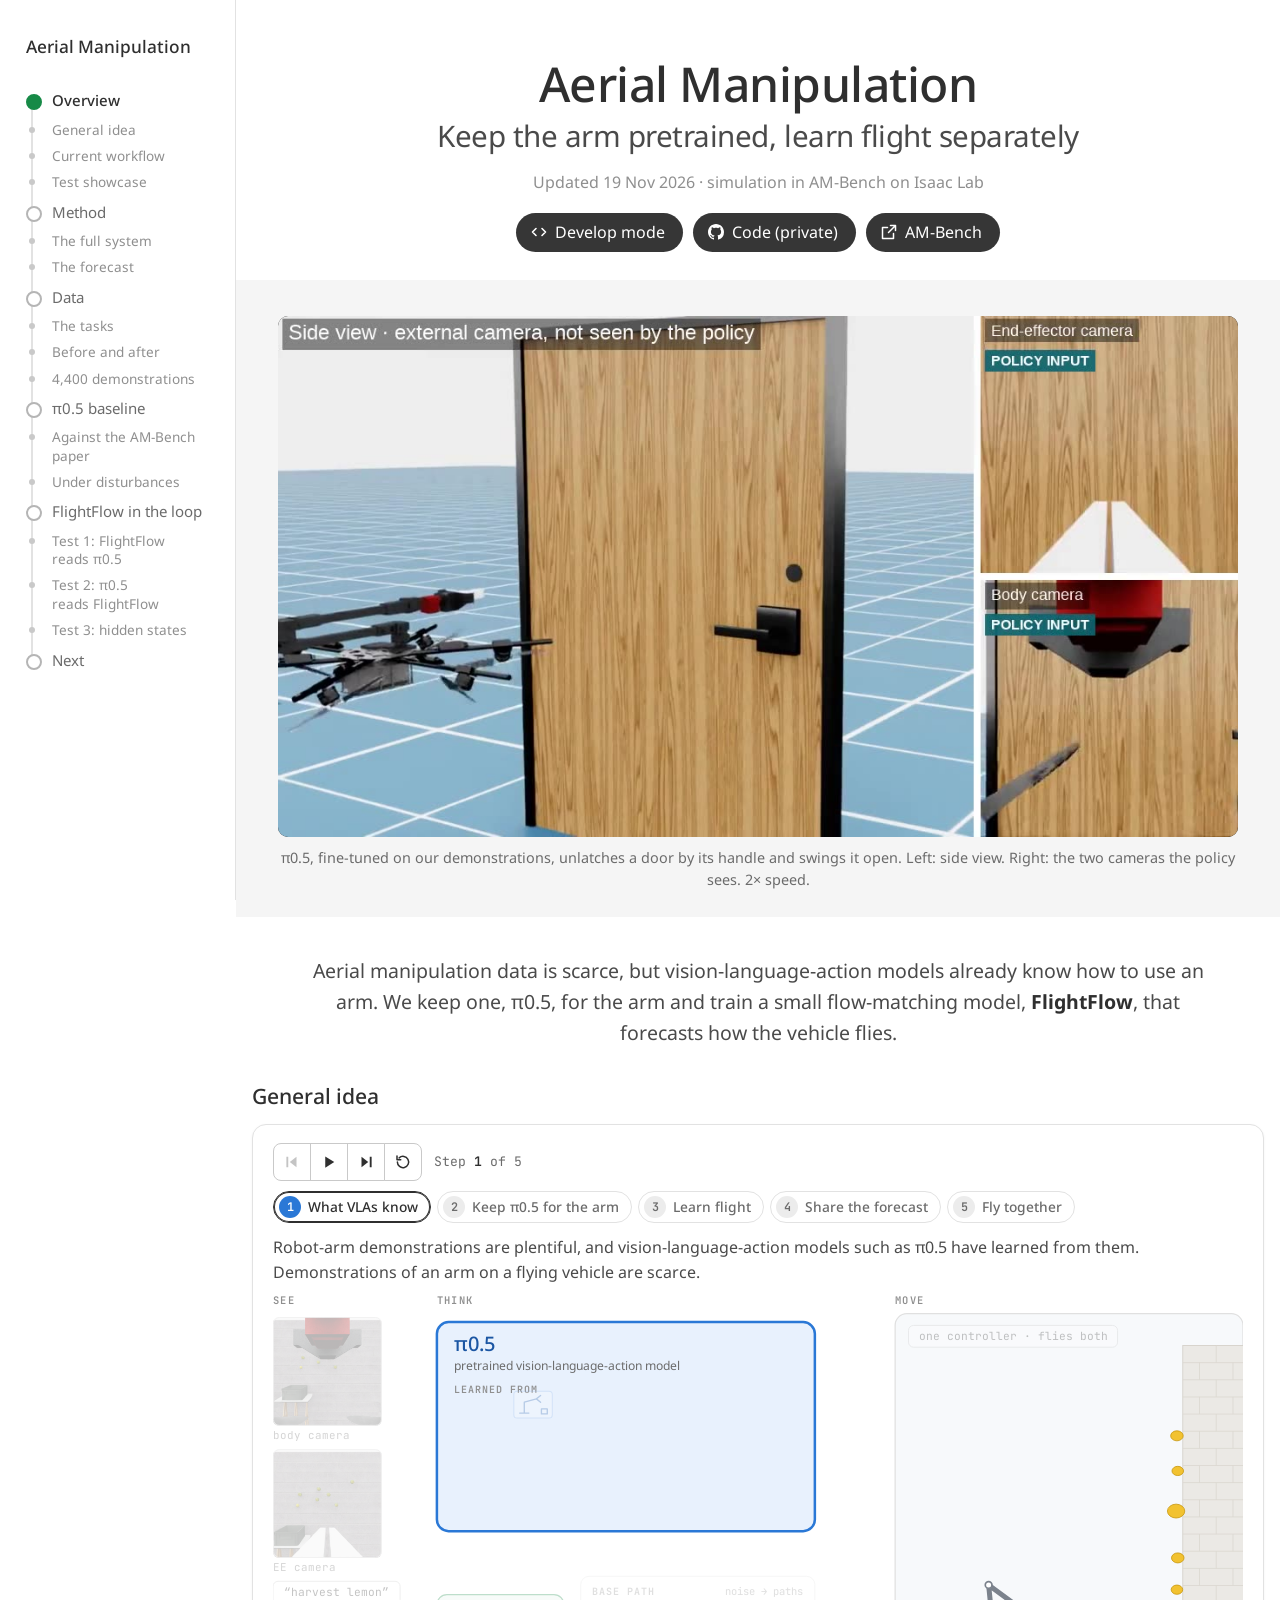
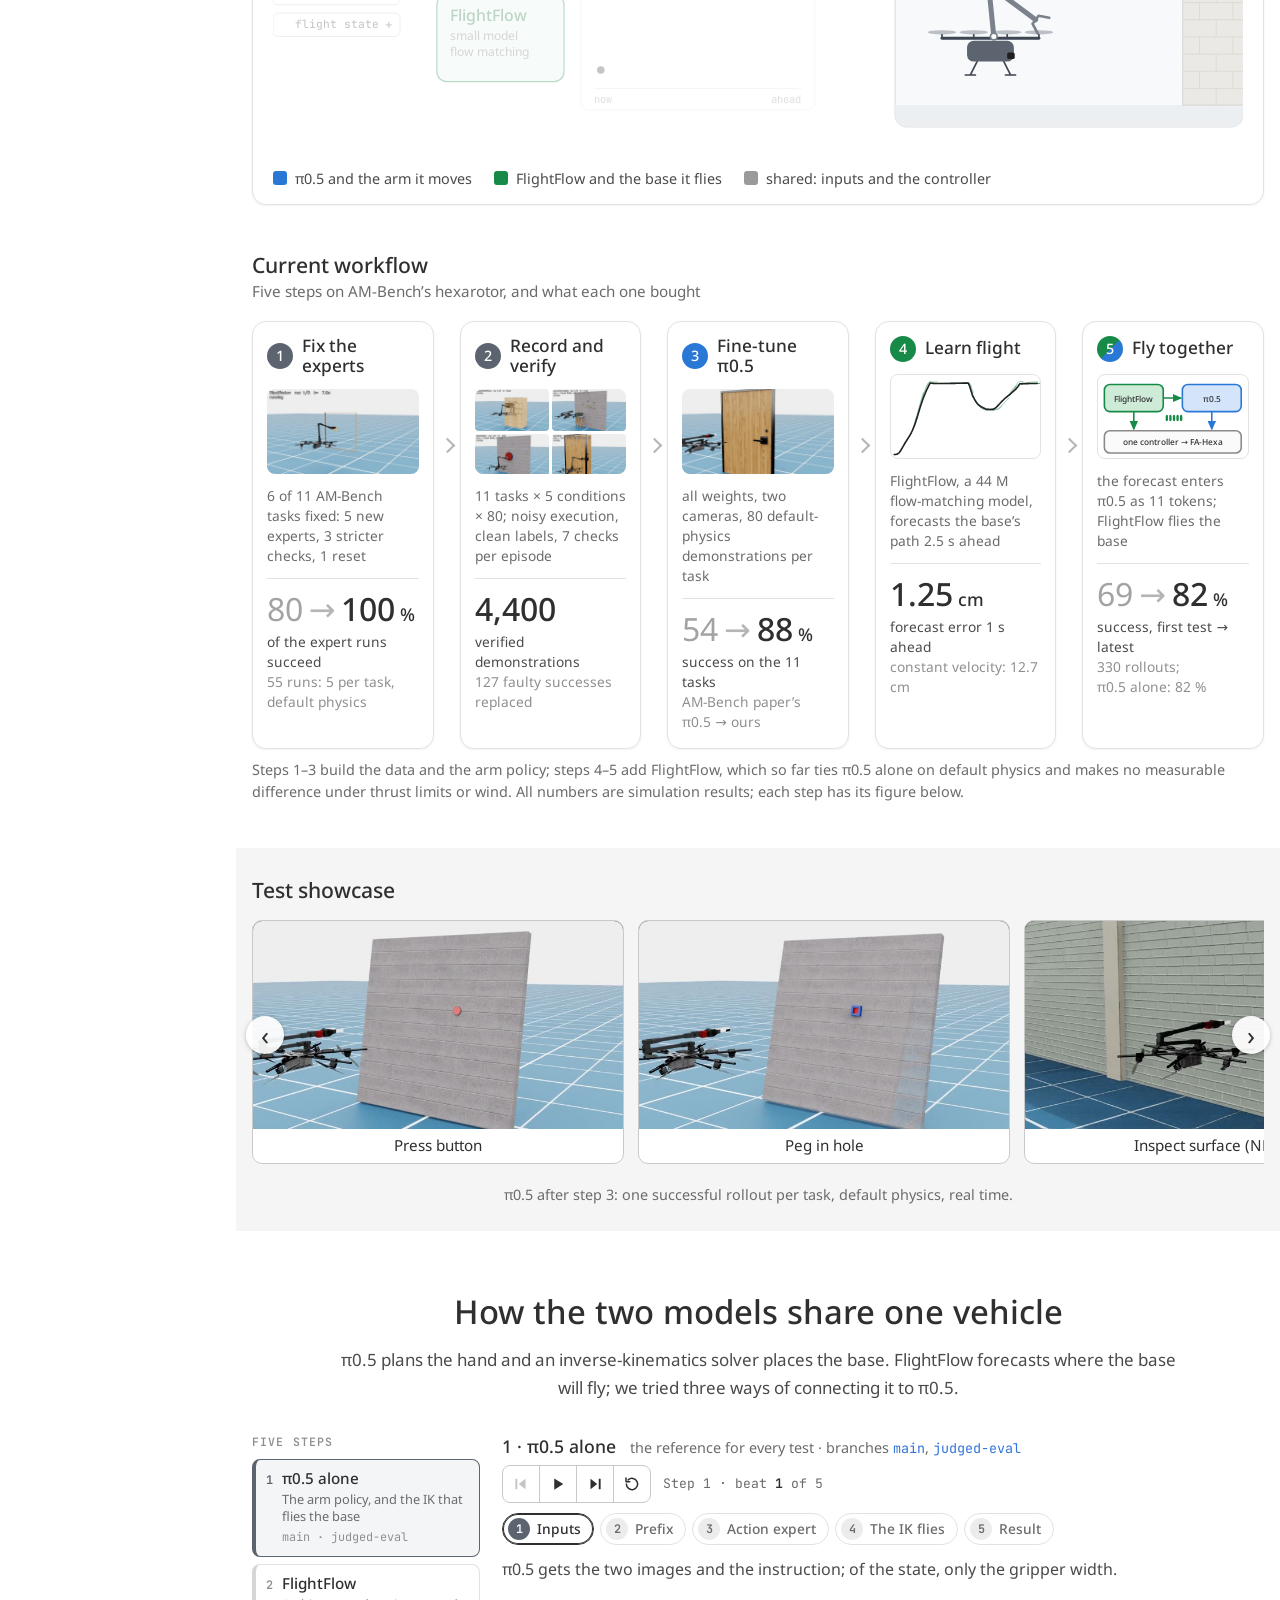
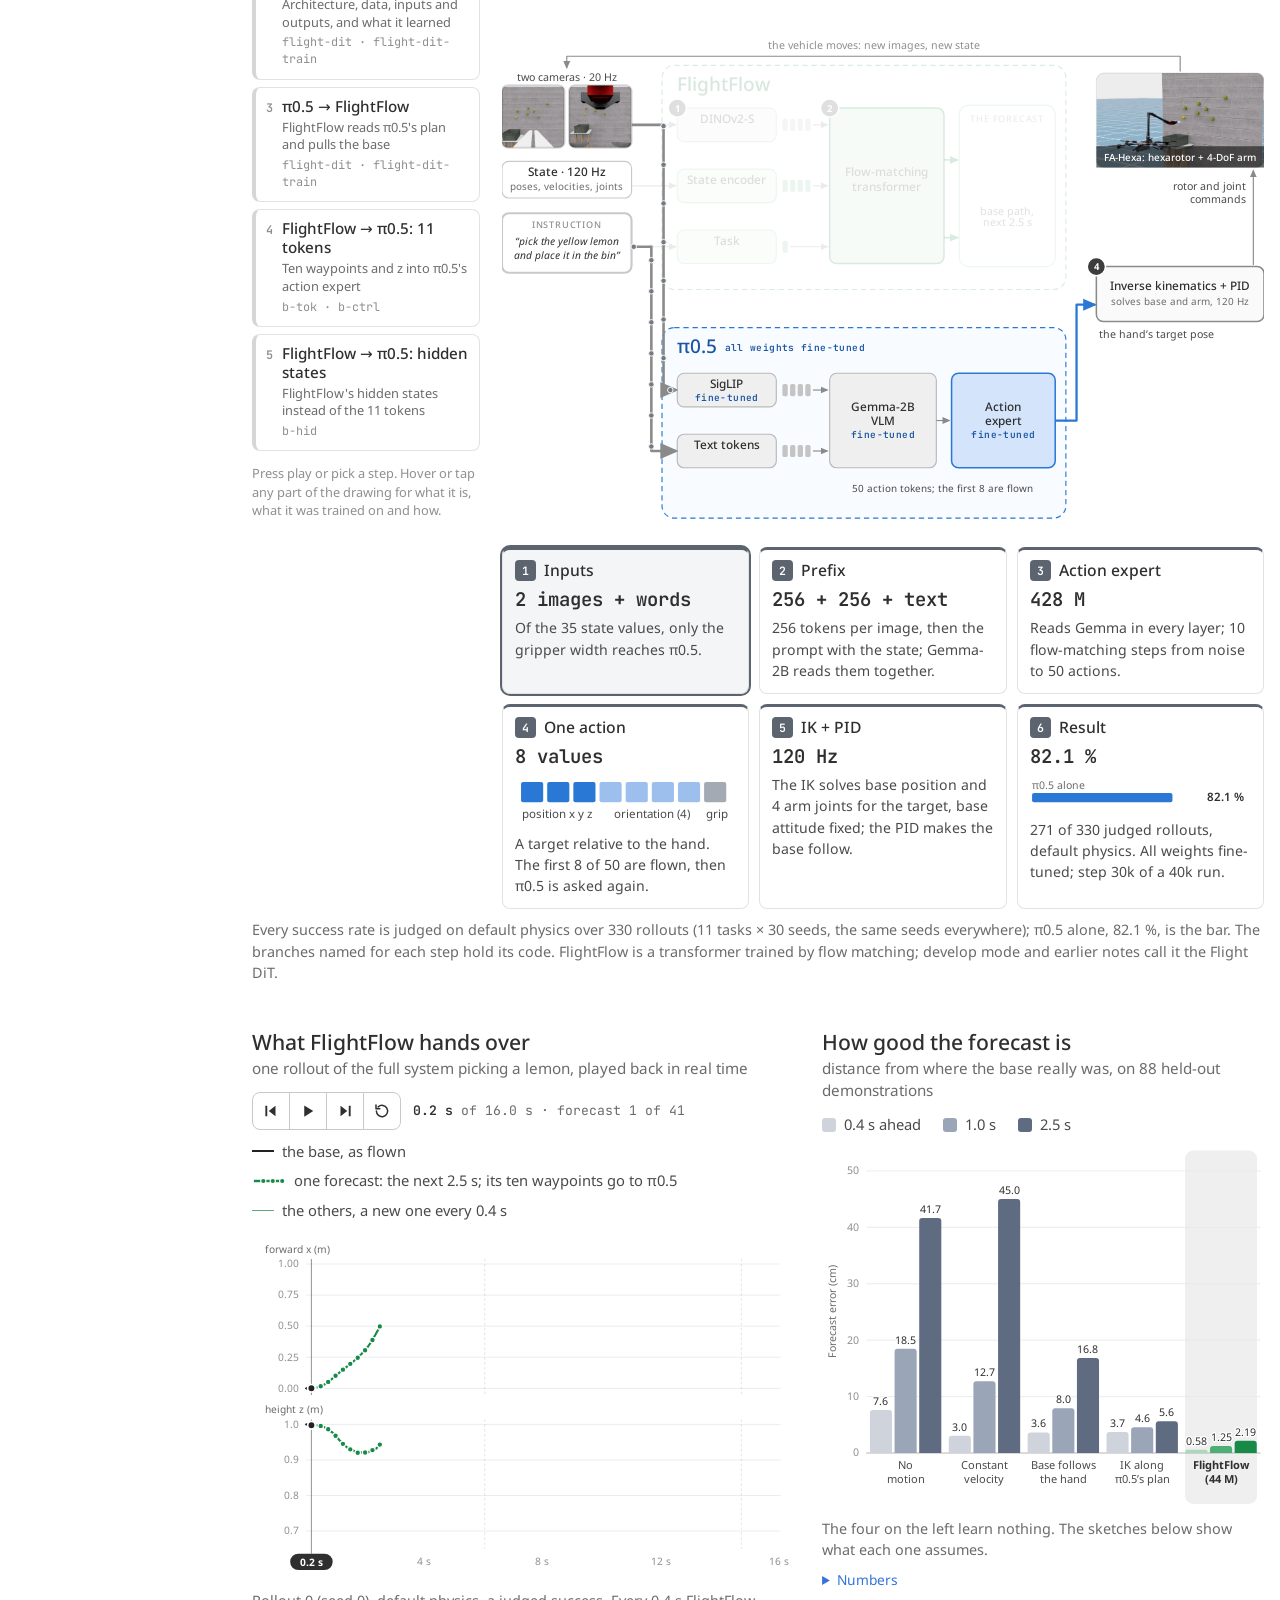
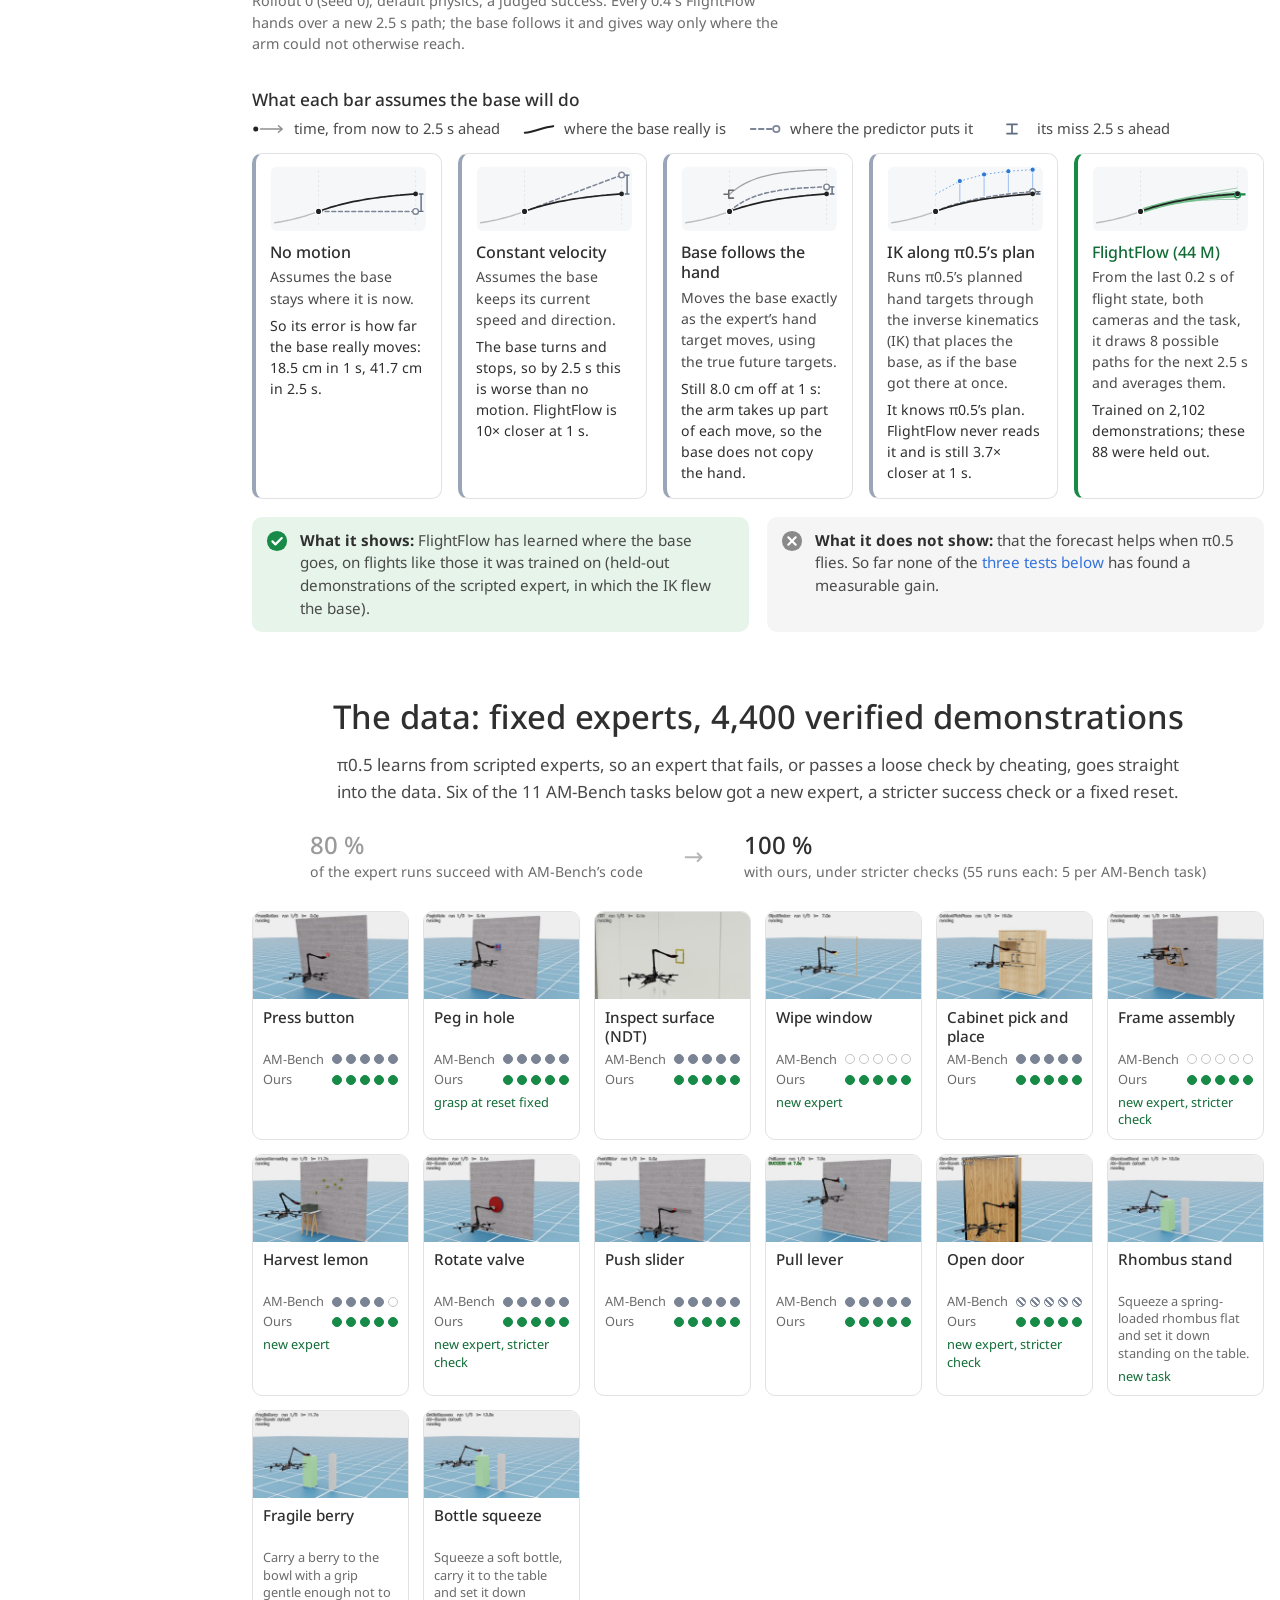
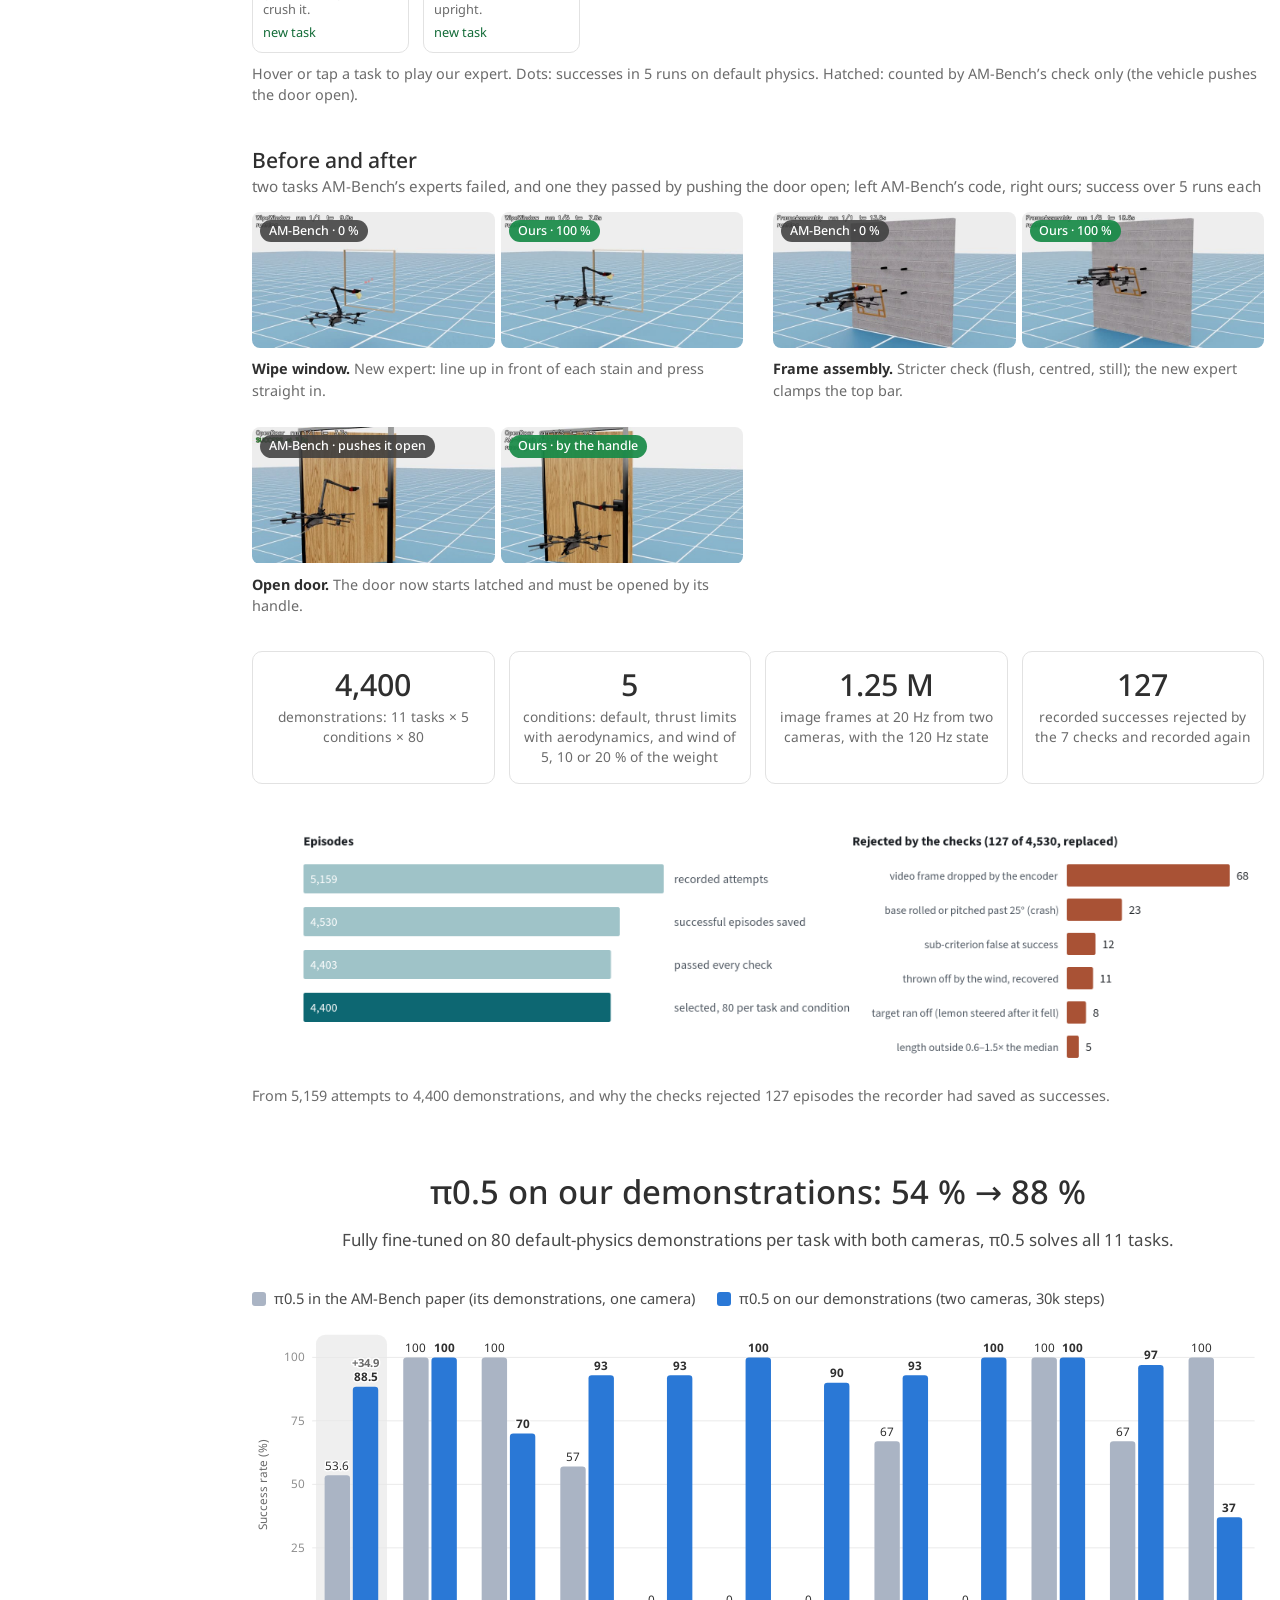
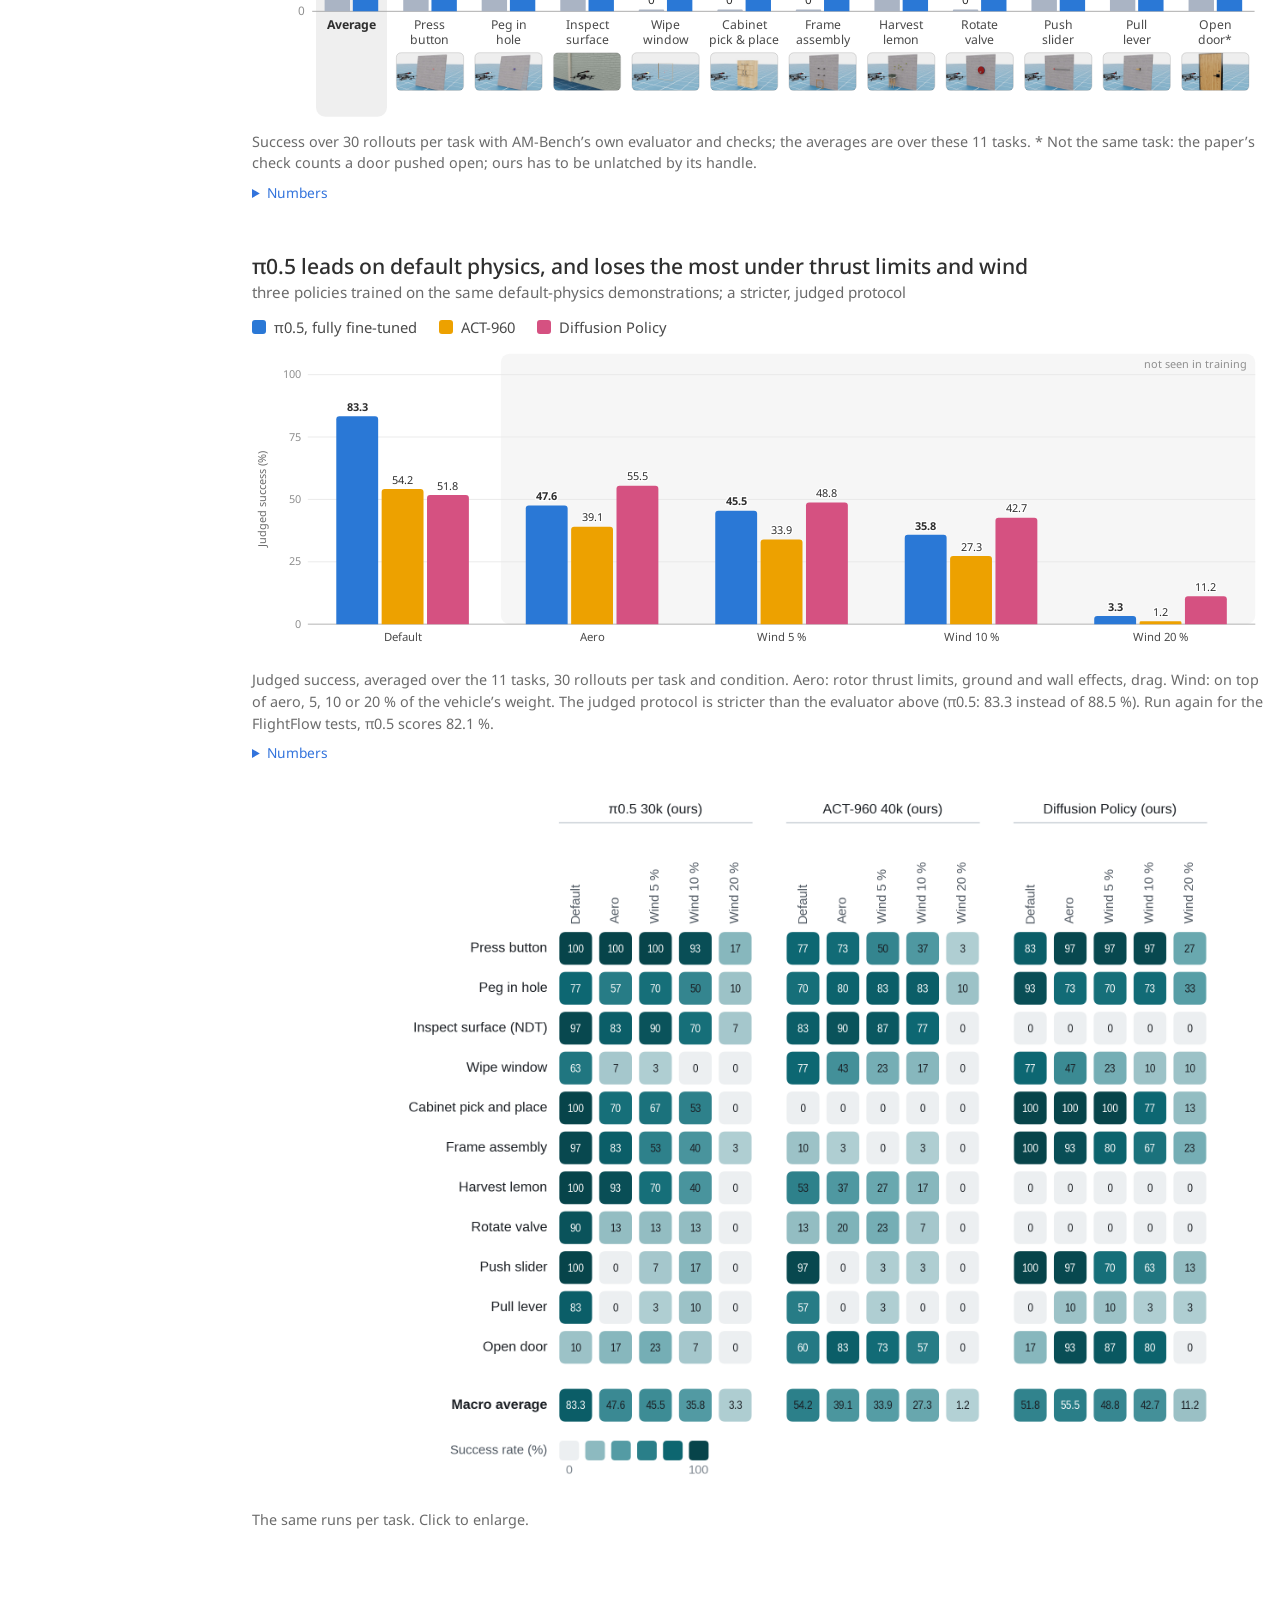
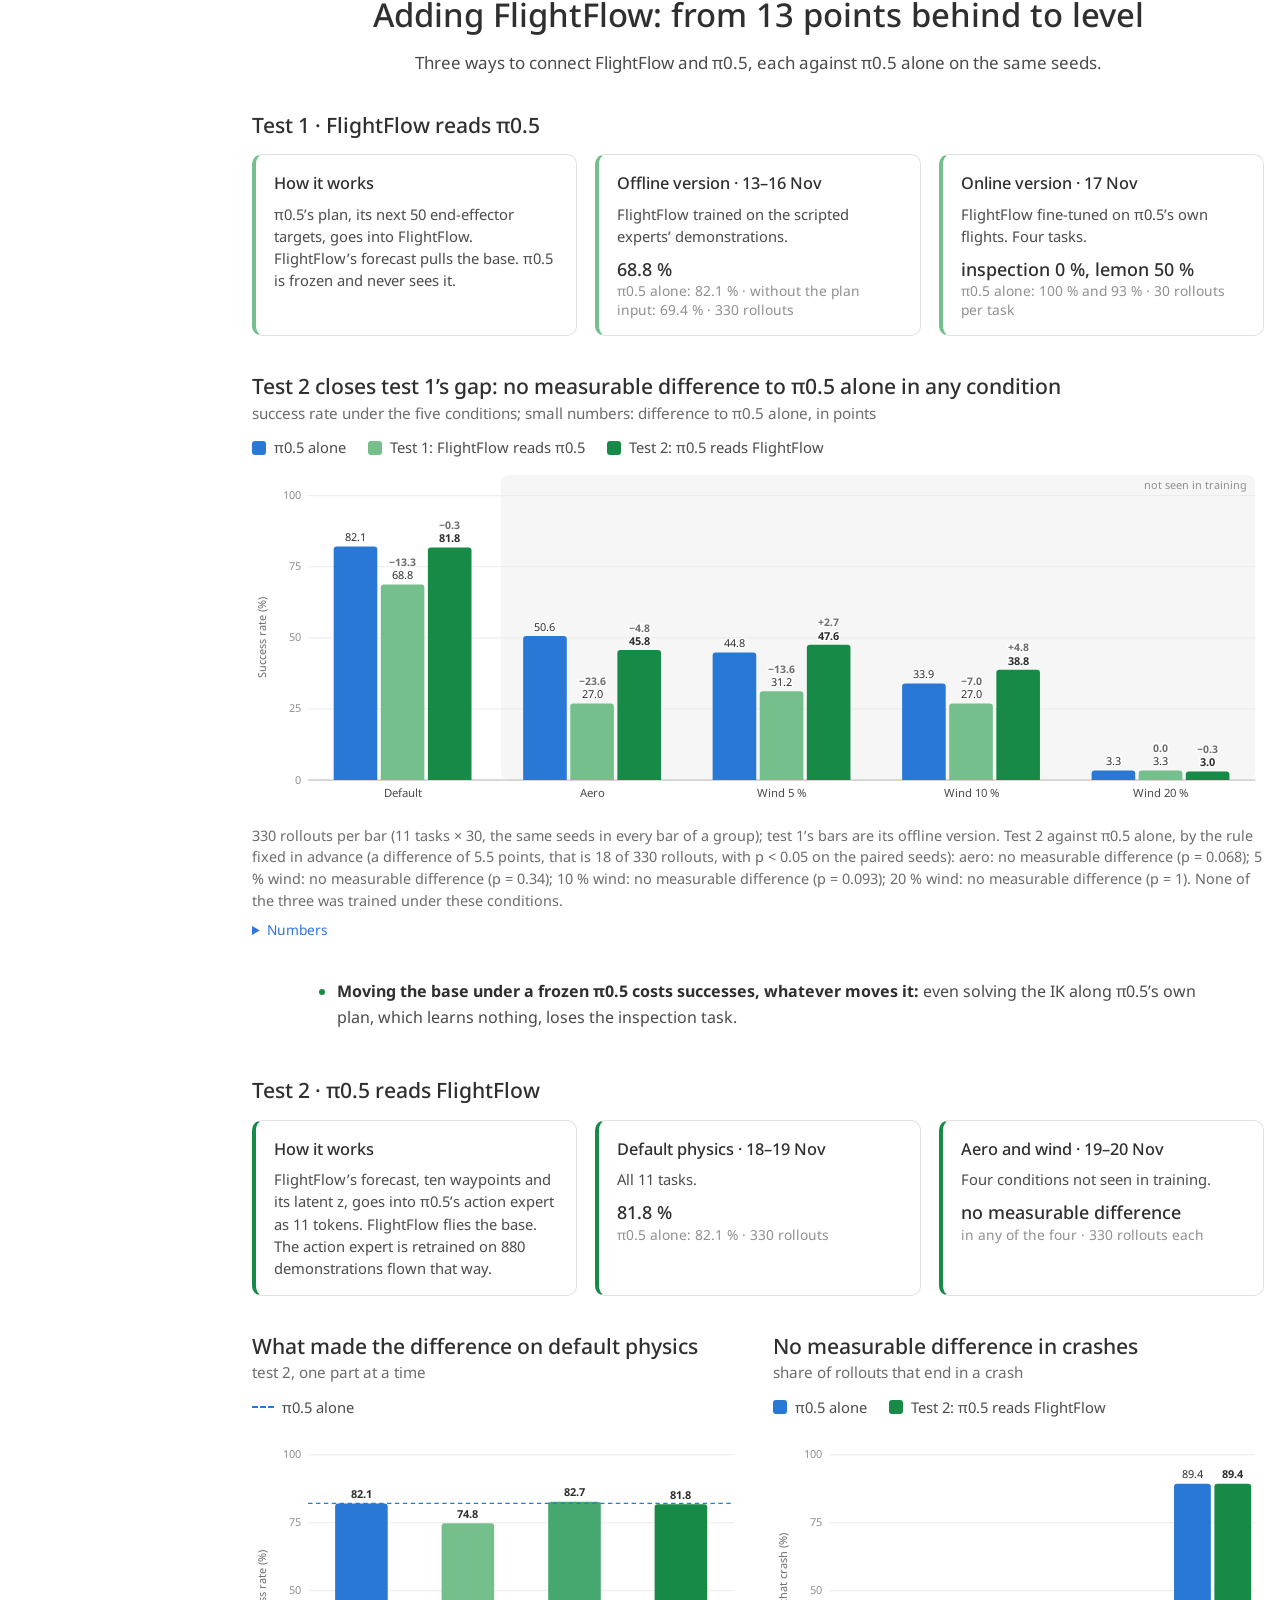
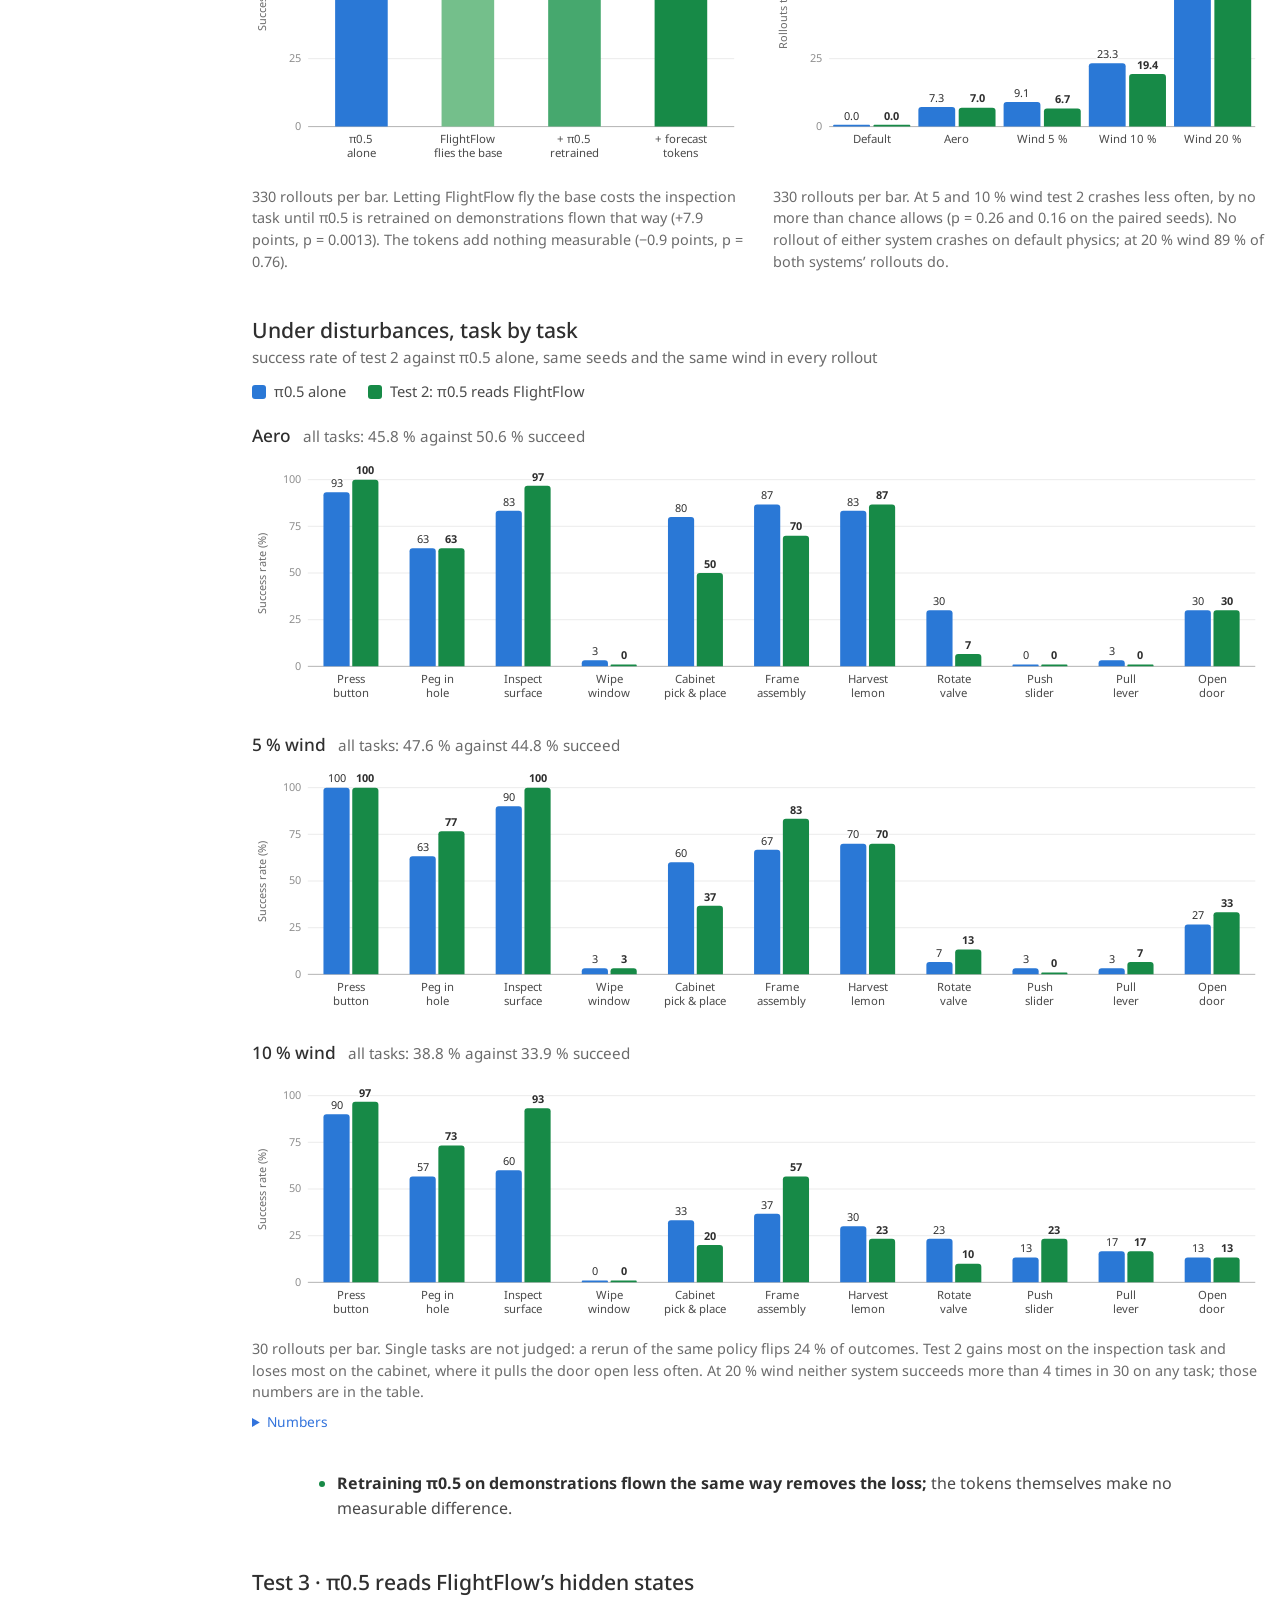
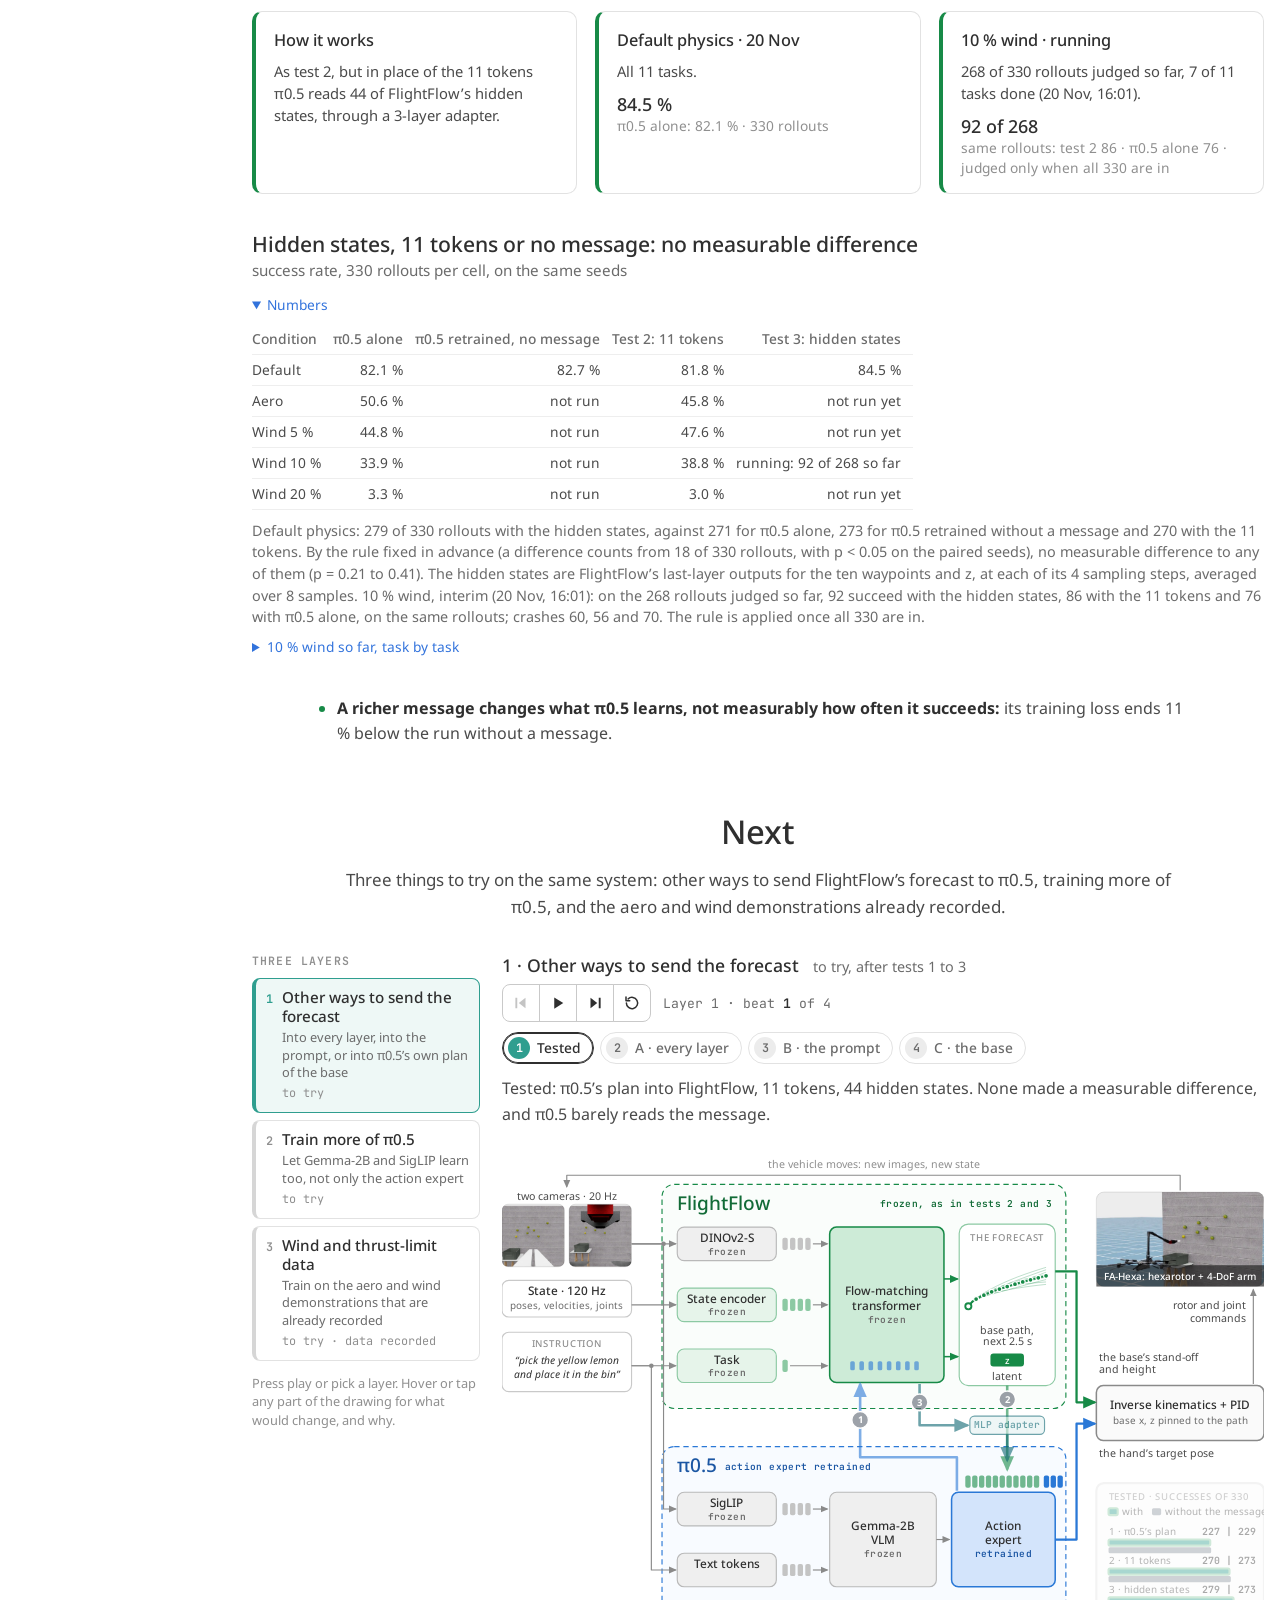
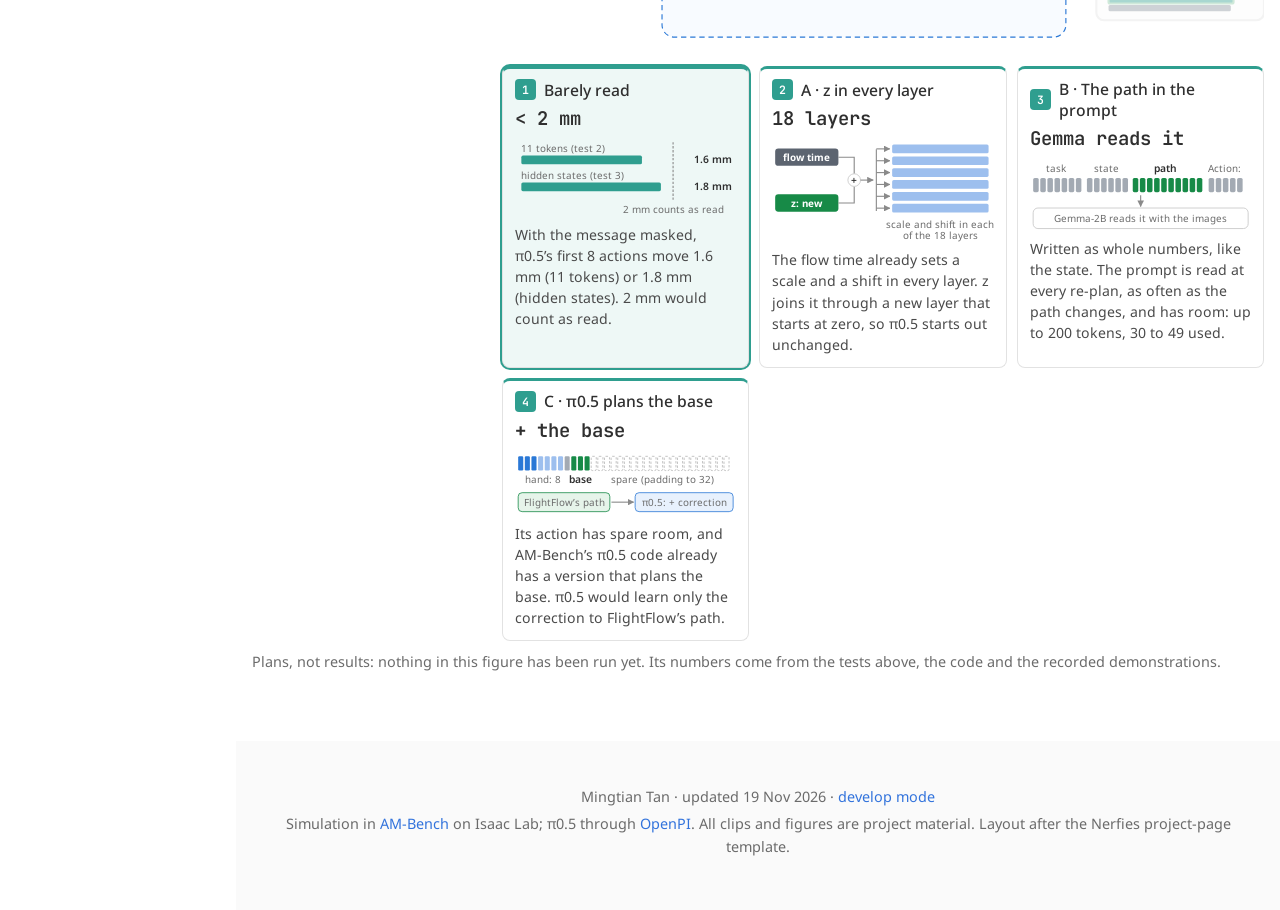
==== commit a0b04780: "Next: three things to try, as a layered figure on the same system drawing One engine (system.js) now" ====
--- a/index.html
+++ b/index.html
@@ -16,7 +16,7 @@
   <link rel="stylesheet" href="overview.css?v=20261119c">
   <link rel="stylesheet" href="forecast.css?v=1">
   <link rel="stylesheet" href="concept.css?v=20261120c">
-  <link rel="stylesheet" href="system.css?v=20261120e">
+  <link rel="stylesheet" href="system.css?v=202611201625">
 </head>
 <body>
   <nav class="rail" aria-label="Sections">
@@ -122,7 +122,7 @@
       <p class="lede">π0.5 plans the hand and an inverse-kinematics solver places the base. FlightFlow forecasts where the base will fly; we tried three ways of connecting it to π0.5.</p>
     </div>
     <div class="container wide">
-      <figure class="figure lx" id="system">
+      <figure class="figure lx" id="system" data-lx="LX_DATA">
         <div class="lx-wrap">
           <nav class="lx-nav" aria-label="Steps">
             <p class="lx-eyebrow">Five steps</p>
@@ -433,6 +433,37 @@
   <section class="section" id="next">
     <div class="container">
       <h2 class="title">Next</h2>
+      <p class="lede">Three things to try on the same system: other ways to send FlightFlow’s forecast to π0.5, training more of π0.5, and the aero and wind demonstrations already recorded.</p>
+    </div>
+    <div class="container wide">
+      <figure class="figure lx" id="plans" data-lx="LX_NEXT">
+        <div class="lx-wrap">
+          <nav class="lx-nav" aria-label="Layers">
+            <p class="lx-eyebrow">Three layers</p>
+            <p class="lx-hint">Press play or pick a layer. Hover or tap any part of the drawing for what would change, and why.</p>
+          </nav>
+          <div class="lx-stage">
+            <p class="lx-head"><b></b><span></span></p>
+            <div class="cx-bar">
+              <div class="cx-player">
+                <div class="cx-btns" role="group" aria-label="Player">
+                  <button class="cx-btn" type="button" data-act="prev" aria-label="Step back"></button>
+                  <button class="cx-btn" type="button" data-act="play" aria-label="Play" aria-pressed="false"></button>
+                  <button class="cx-btn" type="button" data-act="next" aria-label="Step forward"></button>
+                  <button class="cx-btn" type="button" data-act="reset" aria-label="Back to the start"></button>
+                </div>
+                <span class="cx-ind"></span>
+              </div>
+              <ol class="cx-tabs" aria-label="Beats of this layer"></ol>
+            </div>
+            <p class="cx-say"></p>
+            <div class="scroll"><svg class="fig diagram lx-svg" style="--w:1000px" viewBox="0 0 1000 650" role="img" aria-label="The system drawing again, with three things to try. Layer 1, other ways to send FlightFlow’s forecast to π0.5: z added to the flow time in every layer of the action expert; the path written into the prompt that Gemma-2B reads; π0.5 planning the base as well, starting from FlightFlow’s path. Layer 2: training Gemma-2B and SigLIP too, with LoRA adapters or every weight, since the images and the prompt never see the message. Layer 3: training both models on the recorded demonstrations with thrust limits, aerodynamics and wind, whose motion the IK does not model."></svg></div>
+            <div class="lx-cards"></div>
+            <div class="lx-pop" hidden></div>
+          </div>
+        </div>
+        <figcaption>Plans, not results: nothing in this figure has been run yet. Its numbers come from the tests above, the code and the recorded demonstrations.</figcaption>
+      </figure>
     </div>
   </section>
 
@@ -445,7 +476,8 @@
   <script src="overview.js?v=20261119c" defer></script>
   <script src="forecast.js?v=1" defer></script>
   <script src="system-data.js?v=20261120j" defer></script>
-  <script src="system.js?v=20261120e" defer></script>
+  <script src="next-data.js?v=1" defer></script>
+  <script src="system.js?v=202611201625" defer></script>
   <script src="concept.js?v=20261120c" defer></script>
 </body>
 </html>
--- a/system.css
+++ b/system.css
@@ -158,3 +158,50 @@
 .lx-card .v-zlane { fill: rgba(15, 92, 48, 0.16); }
 .lx-card .v-train { fill: #fff; stroke: #0f5c30; stroke-dasharray: 4 3; }
 .lx-card .v-use { fill: #eef8f6; stroke: #2f9e8f; }
+
+/* The Next figure (#plans in #next) runs on the same engine. Parts a layer only recalls are faded but keep their card;
+   the numbered badges of the general idea are hidden there and the new channels carry letters. What follows is drawn
+   only for figures whose data asks for it (system.js, extras), so #system does not change. */
+.lx-svg .lx-faded { opacity: 0.4; }
+.lx-svg .badge.lx-letter { fill: #2f9e8f; }
+.lx-svg .badge.lx-letter.lx-old { fill: #5c6470; }
+.lx-svg .dot-fd { fill: var(--fd); }
+.lx-svg .lx-tick { stroke: #c4c4c4; stroke-width: 2; stroke-linecap: round; }
+.lx-svg .lx-tick.on { stroke: var(--fd); stroke-width: 2.6; }
+.lx-svg .lx-bar.msg { fill: #2f9e8f; }
+.lx-svg .lx-train .block { fill: #d3e4fb; stroke: var(--pi); stroke-width: 2; transition: fill 0.5s, stroke 0.5s; }
+.lx-svg .lx-lora { fill: var(--pi); }
+.lx-svg .lx-lorabox { fill: none; stroke: var(--pi); stroke-width: 1.5; stroke-dasharray: 4 3; }
+.lx-svg .head-amb { fill: #eda100; }
+.lx-svg .head-dark { fill: #5c6470; }
+.lx-svg .wire.w-amb { stroke: #eda100; stroke-width: 2.5; }
+.lx-svg .wire.w-dark { stroke: #5c6470; stroke-width: 2; }
+.lx-svg .lx-x { fill: none; stroke: #d55181; stroke-width: 3; stroke-linecap: round; }
+.lx-svg .lx-chip { fill: #fff; stroke: #eda100; stroke-width: 1.5; stroke-dasharray: 5 4; }
+.lx-svg .lx-chip.def { fill: var(--frozen); stroke: var(--frozen-edge); stroke-dasharray: none; }
+.lx-svg .lx-used .lx-chip { fill: #fdf3dc; stroke-dasharray: none; transition: fill 0.5s; }
+.lx-svg .t-status.s-amb { fill: #9a6400; }
+.lx-svg .lx-wind { stroke: #eda100; stroke-width: 3.2; stroke-linecap: round; }
+.lx-svg .lx-wind-halo { stroke: #fff; stroke-width: 7; stroke-linecap: round; opacity: 0.85; }
+.lx-svg .lx-windtag { fill: #eda100; }
+.lx-svg .t-windtag { font: 700 12.5px var(--title); letter-spacing: 0.08em; fill: #fff; }
+.lx-svg .lx-doc { fill: #fdf3dc; stroke: #eda100; stroke-width: 1.5; }
+.lx-svg .lx-mark { fill: #5c6470; stroke: #fff; stroke-width: 1.5; }
+.lx-svg .lx-mark.amb { fill: #eda100; }
+.lx-svg .lx-glyph-w { fill: none; stroke: #fff; stroke-width: 2; stroke-linecap: round; stroke-linejoin: round; }
+.lx-svg .lx-limit { stroke: #d55181; stroke-width: 2.4; stroke-linecap: round; }
+.lx-svg .wire.w-amb.thick { stroke-width: 3; }
+.lx-svg .lx-faded.lx-now { opacity: 0.6; }
+.lx-card .v-dark { fill: #5c6470; }
+#next .lx-svg circle.badge:not(.lx-letter), #next .lx-svg text.t-badge:not(.lx-letter) { display: none; }
+#next .lx-svg .t-caps, #next .lx-svg .t-z, #next .lx-svg .t-adapter { font-size: 12.5px; }
+#next .lx-card .v-t, #next .lx-card .v-s, #next .lx-card .v-w, #next .lx-card .v-code { font-size: 12.5px; }
+#next .lx-card .v-b { font-size: 13px; }
+.lx-card .v-msg { fill: #2f9e8f; }
+.lx-card .v-amb { fill: #eda100; }
+.lx-card .v-ambsoft { fill: #fff; stroke: #eda100; stroke-dasharray: 3 2; }
+.lx-card .v-ambline { stroke: #eda100; stroke-width: 3; stroke-linecap: round; }
+.lx-card .v-wall { fill: #ebe9e5; stroke: #d3cfc8; }
+.lx-card .v-fdbox { fill: var(--fd-soft); stroke: var(--fd); }
+.lx-card .v-pibox { fill: var(--pi-soft); stroke: var(--pi); }
+.lx-card .v-x { fill: none; stroke: #d55181; stroke-width: 2.4; stroke-linecap: round; }
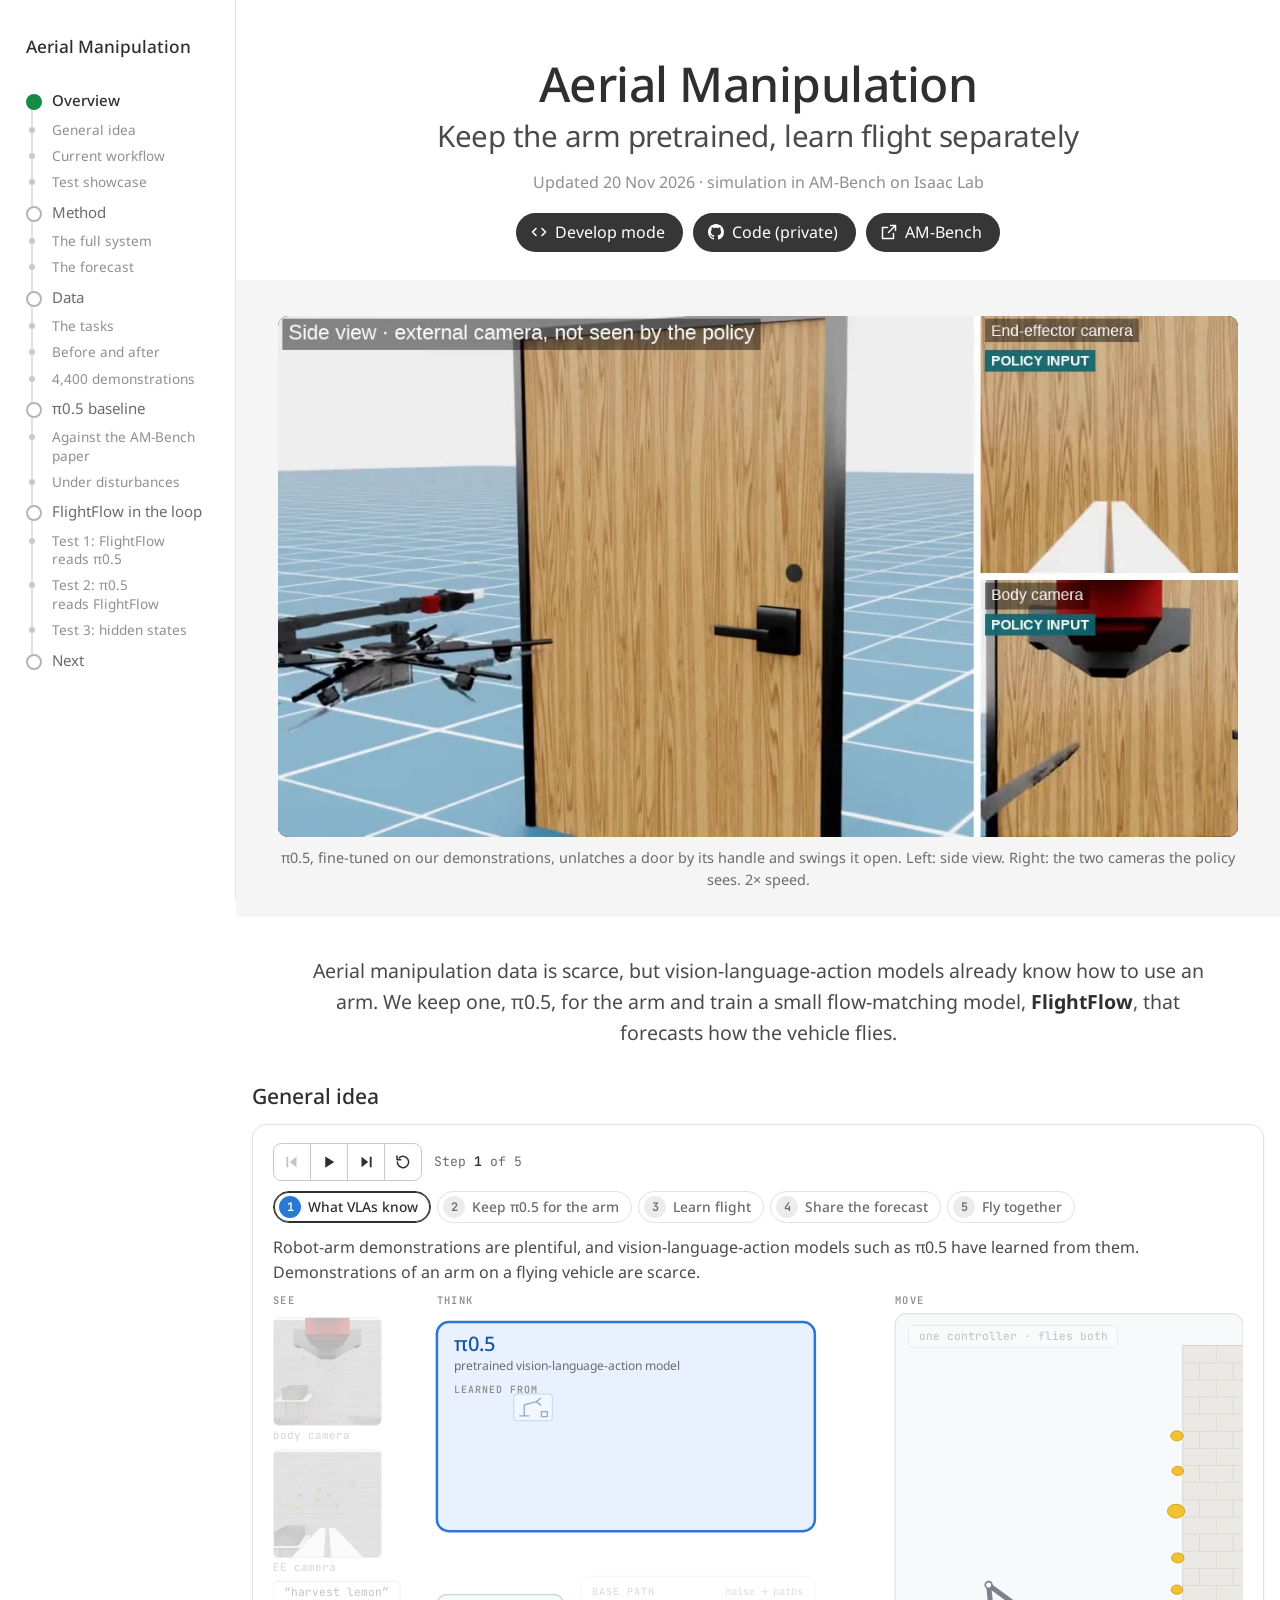
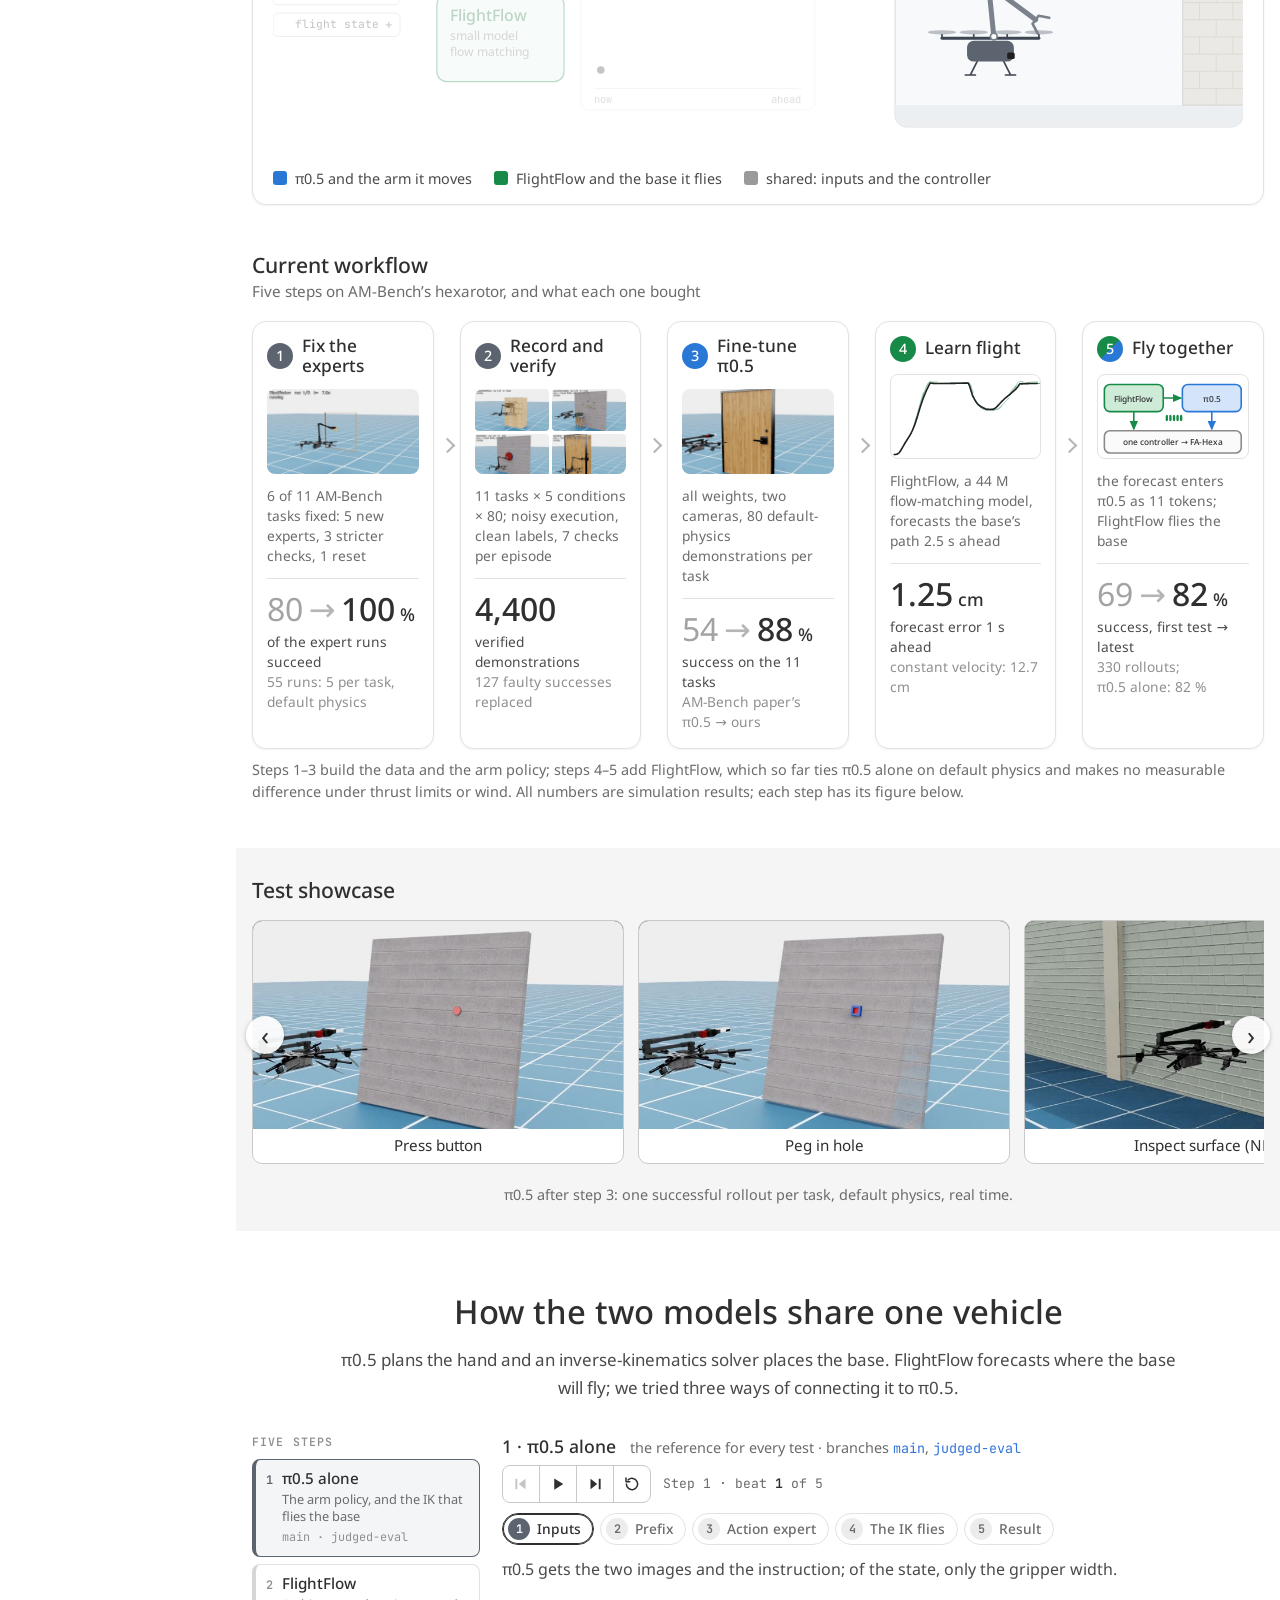
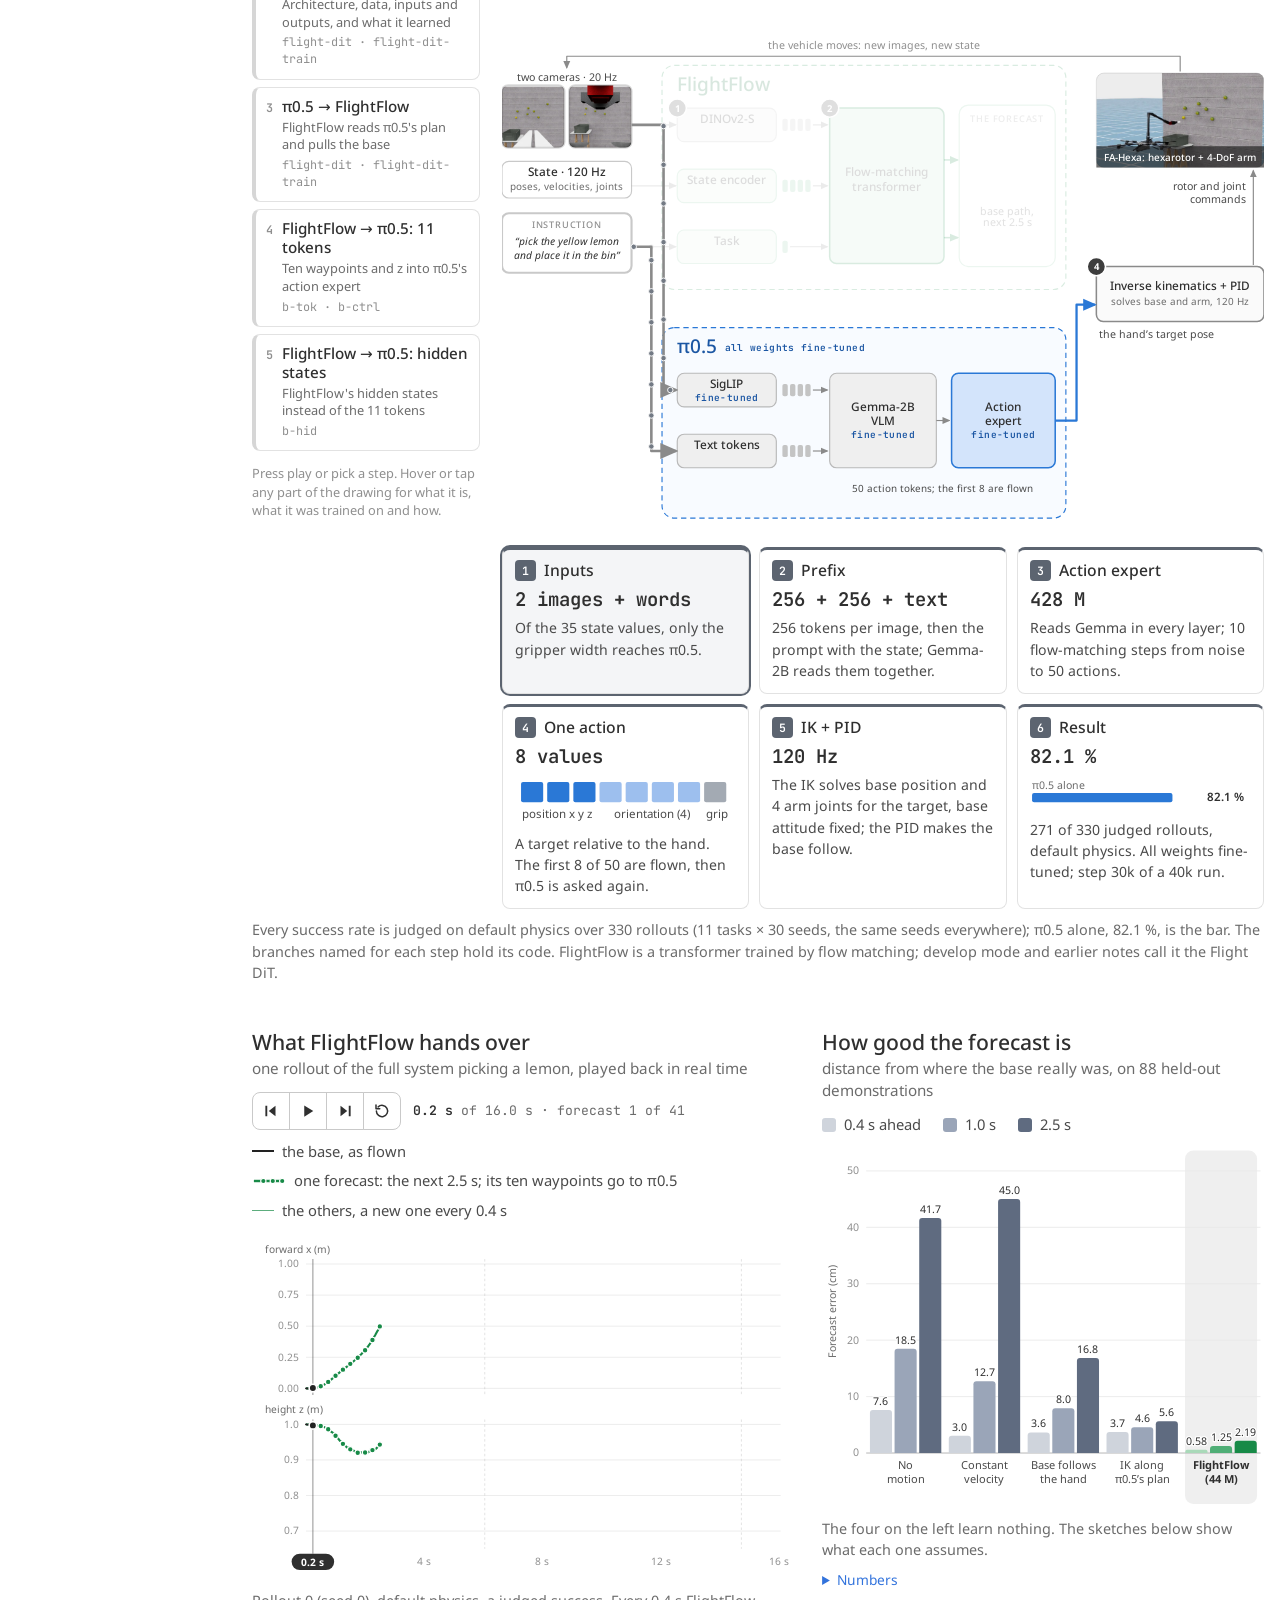
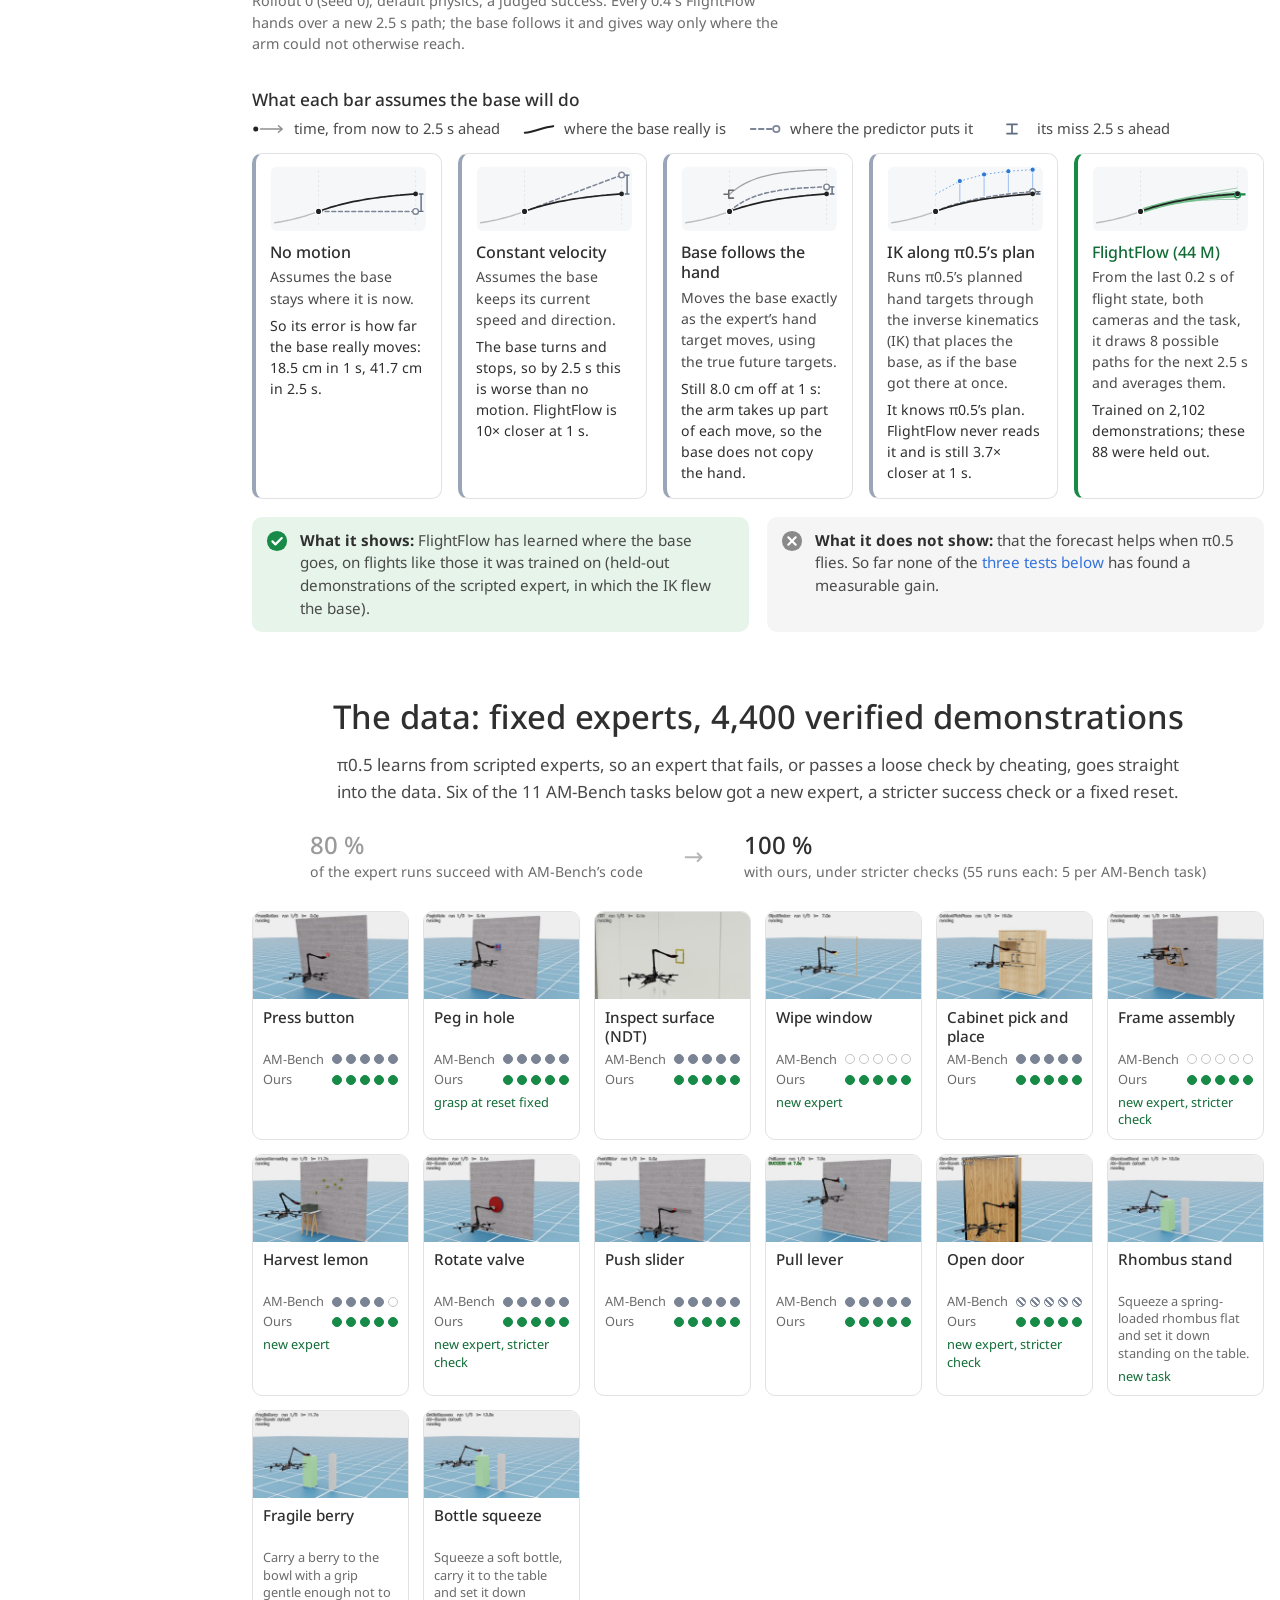
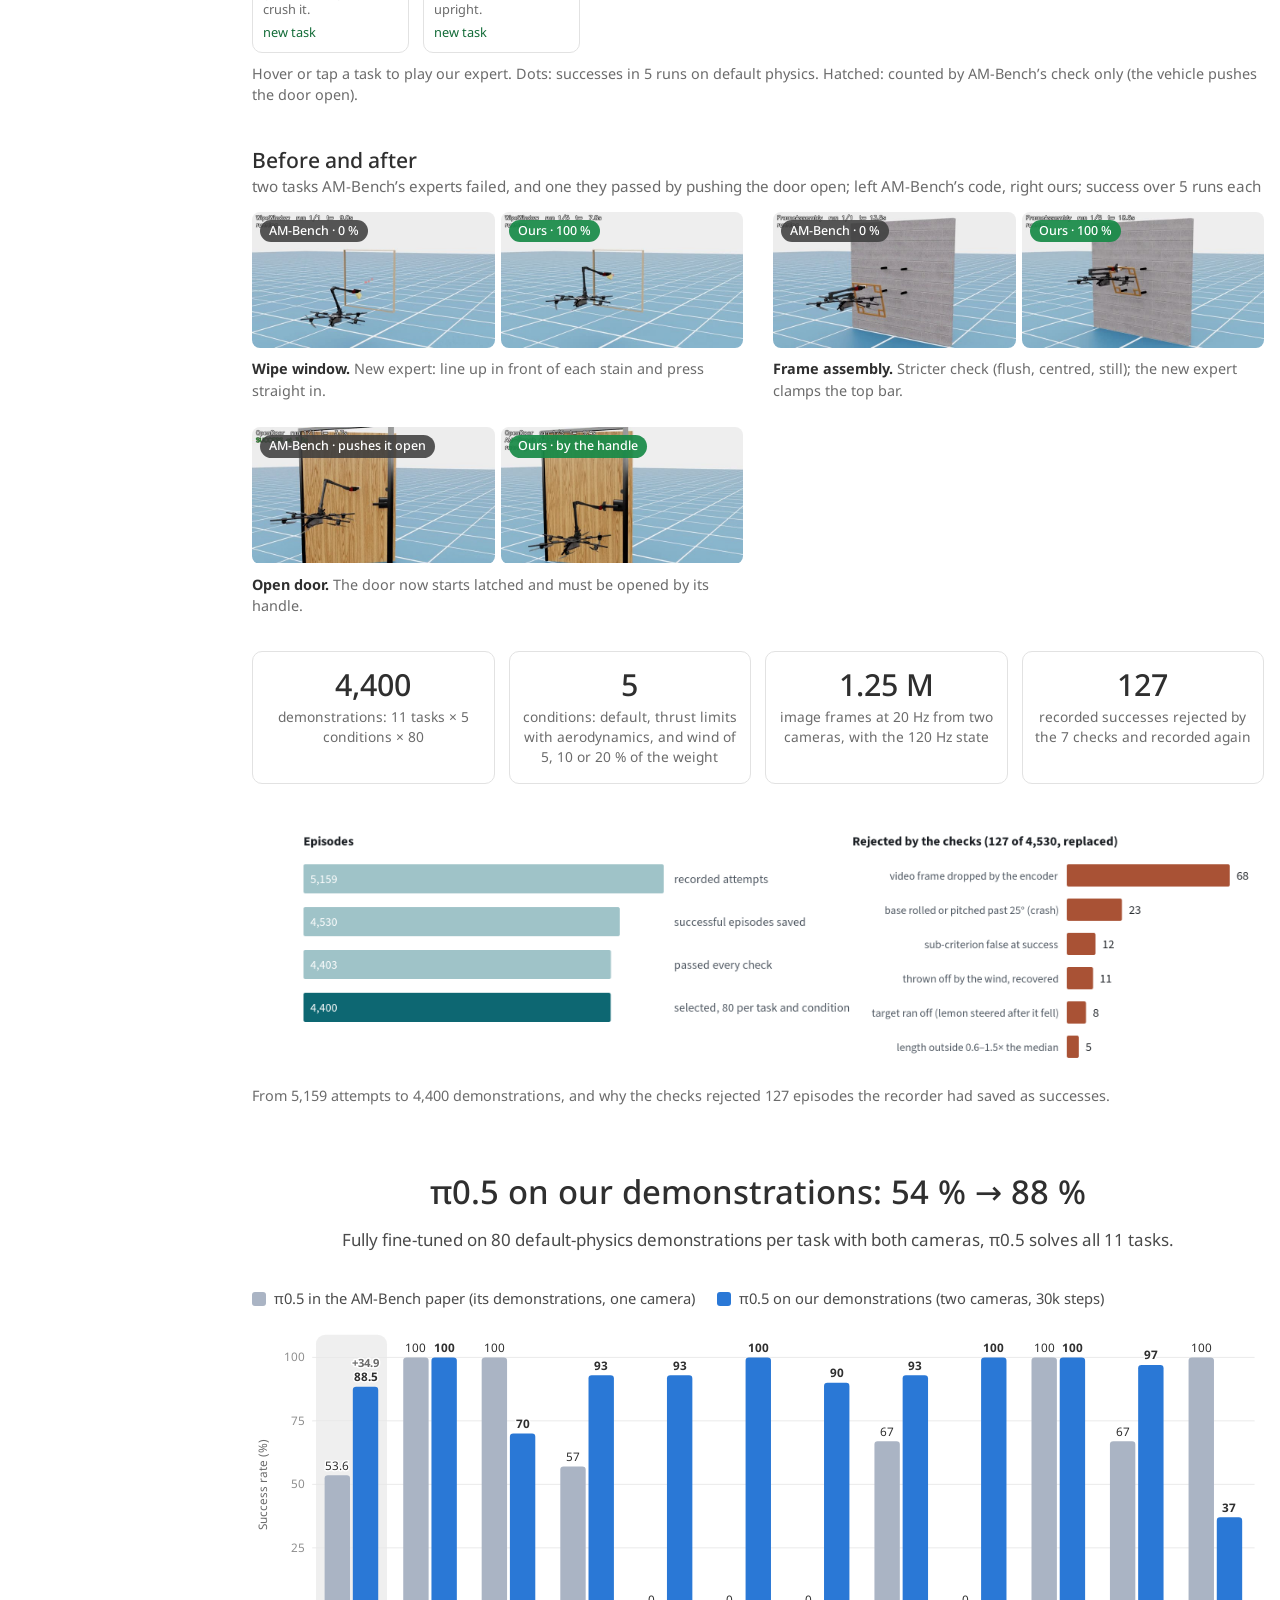
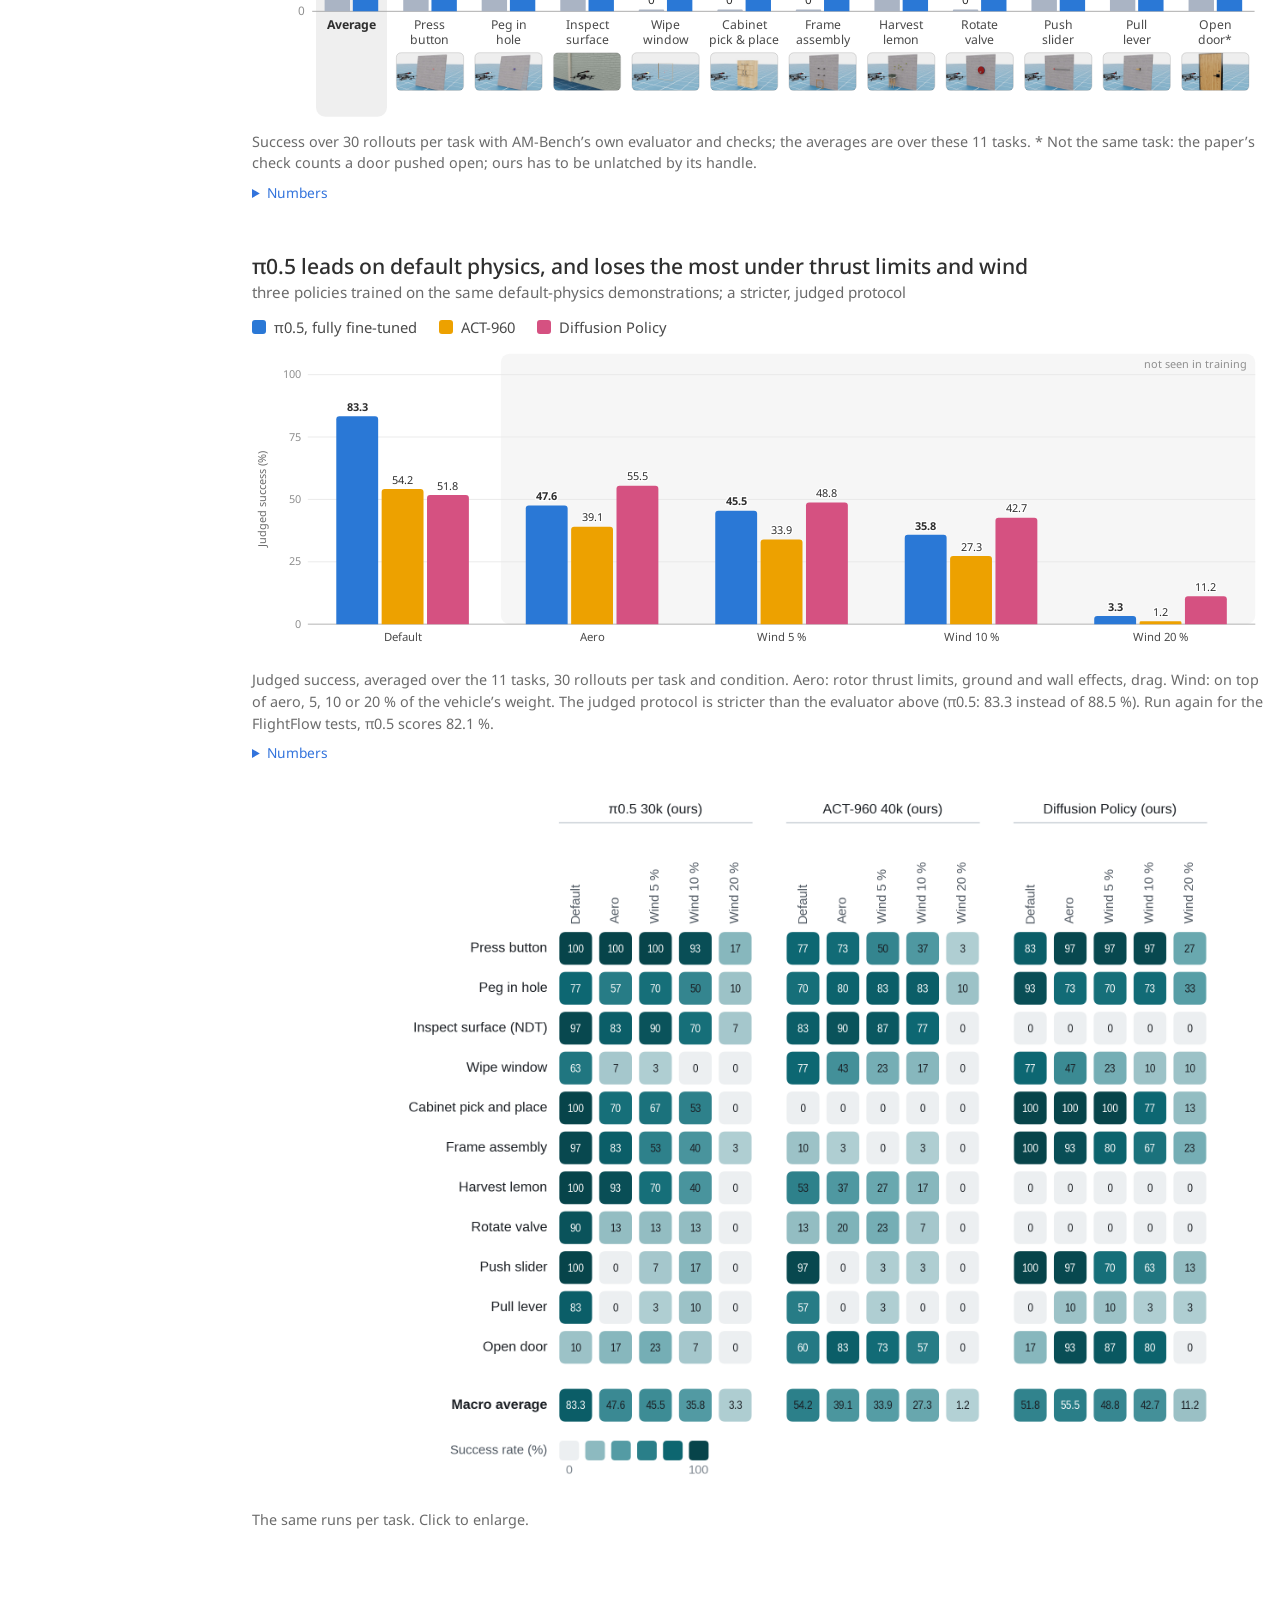
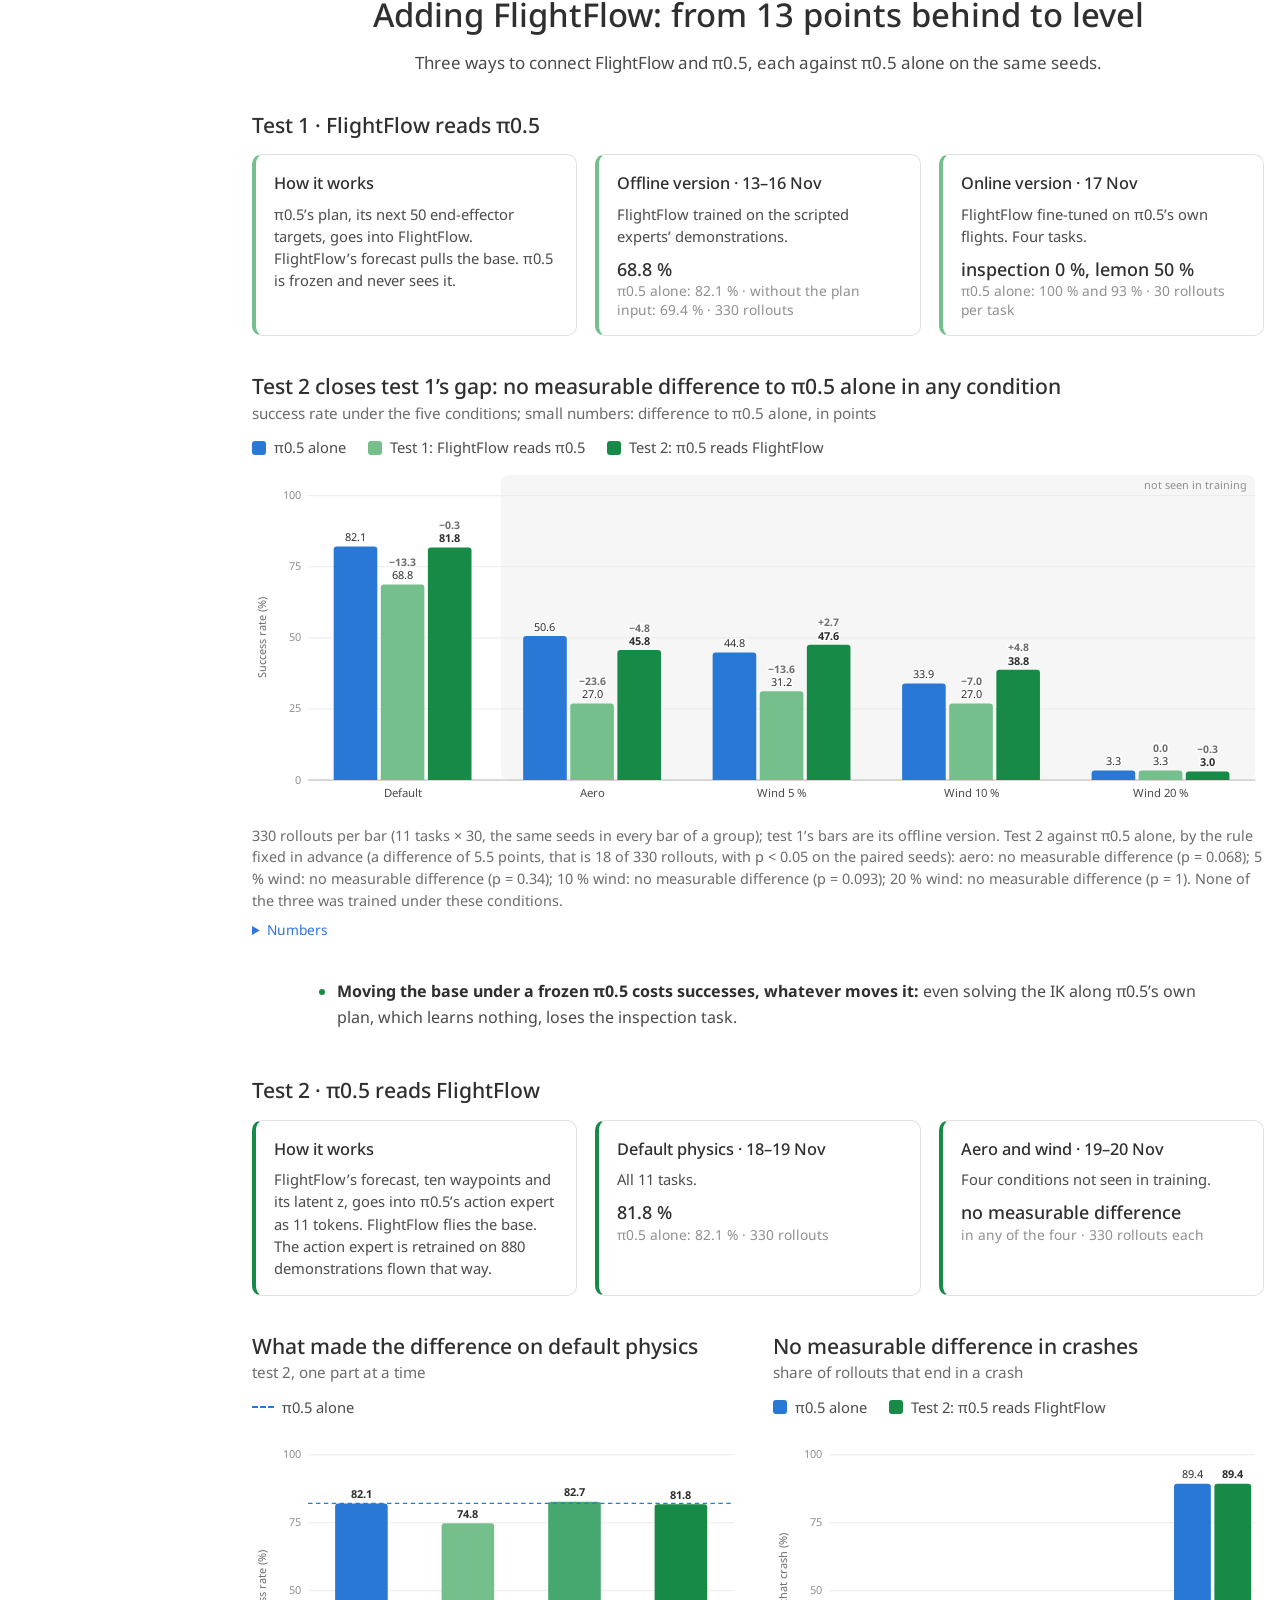
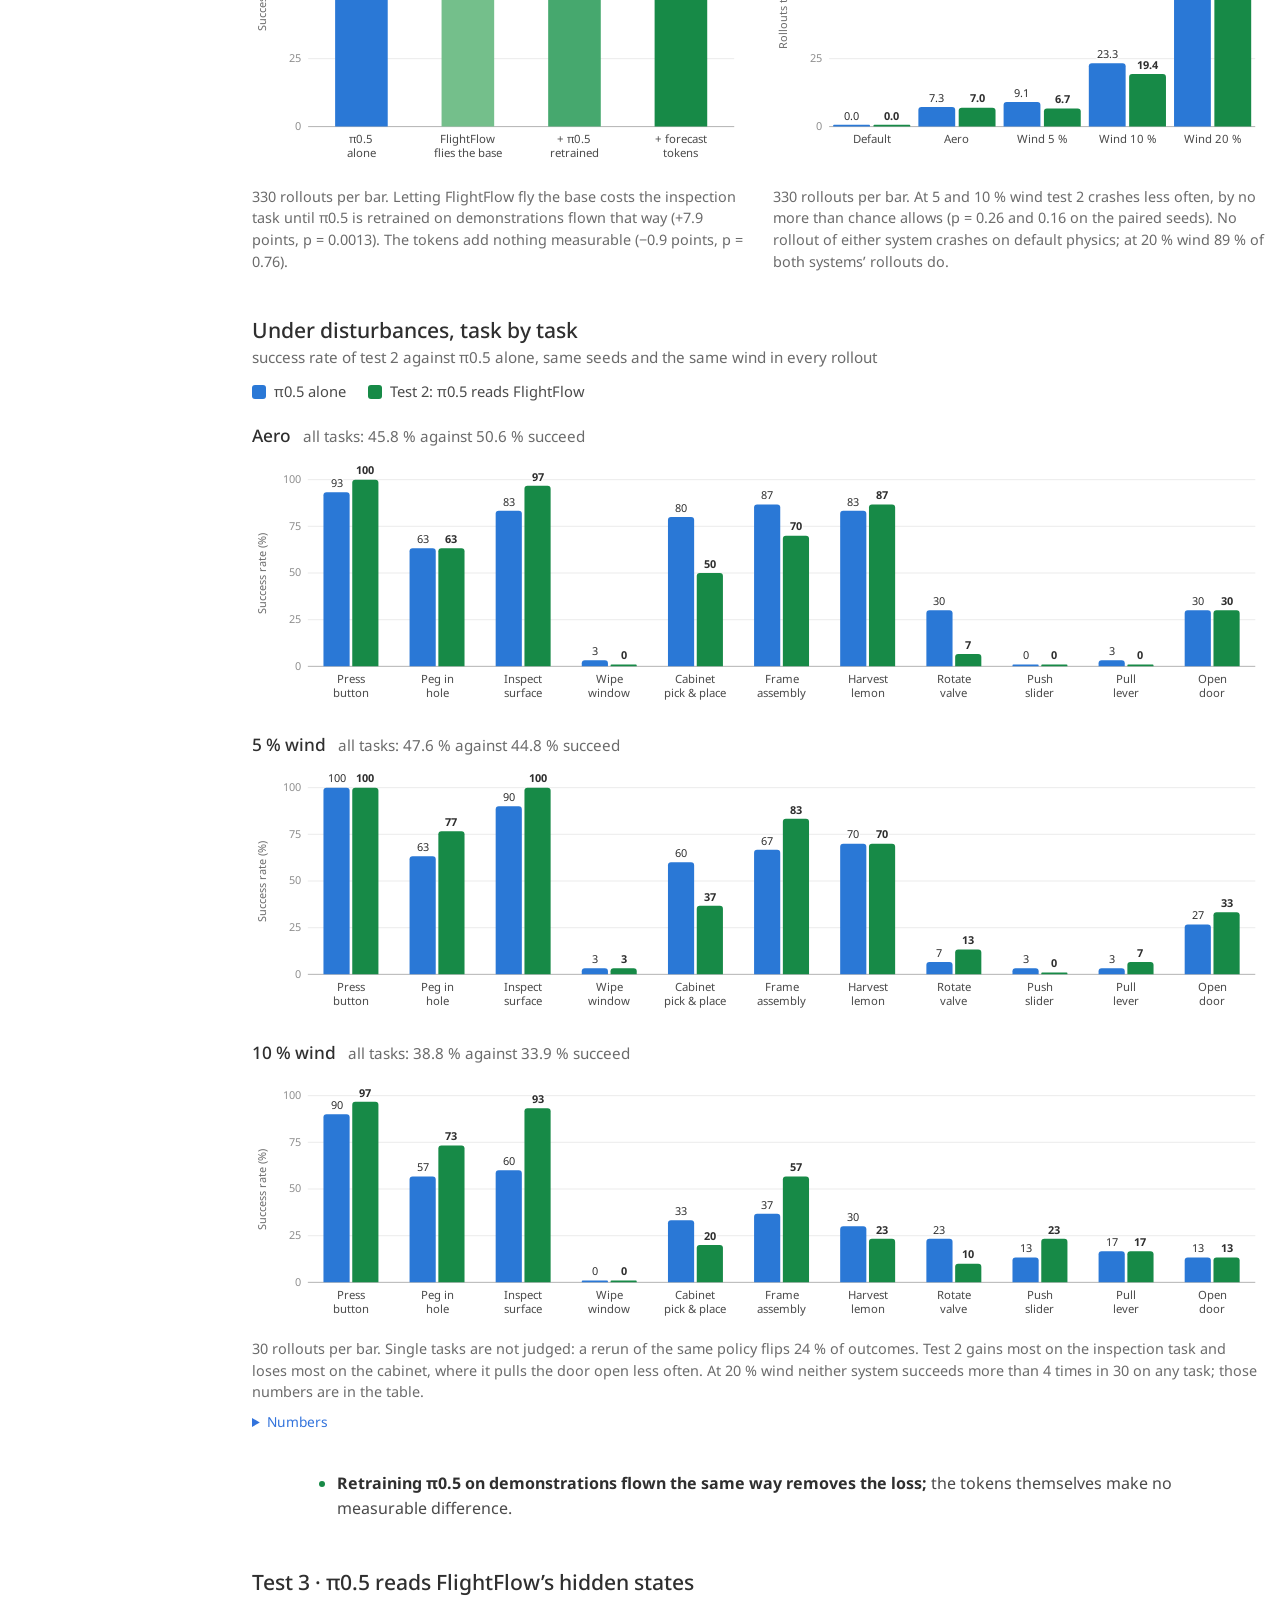
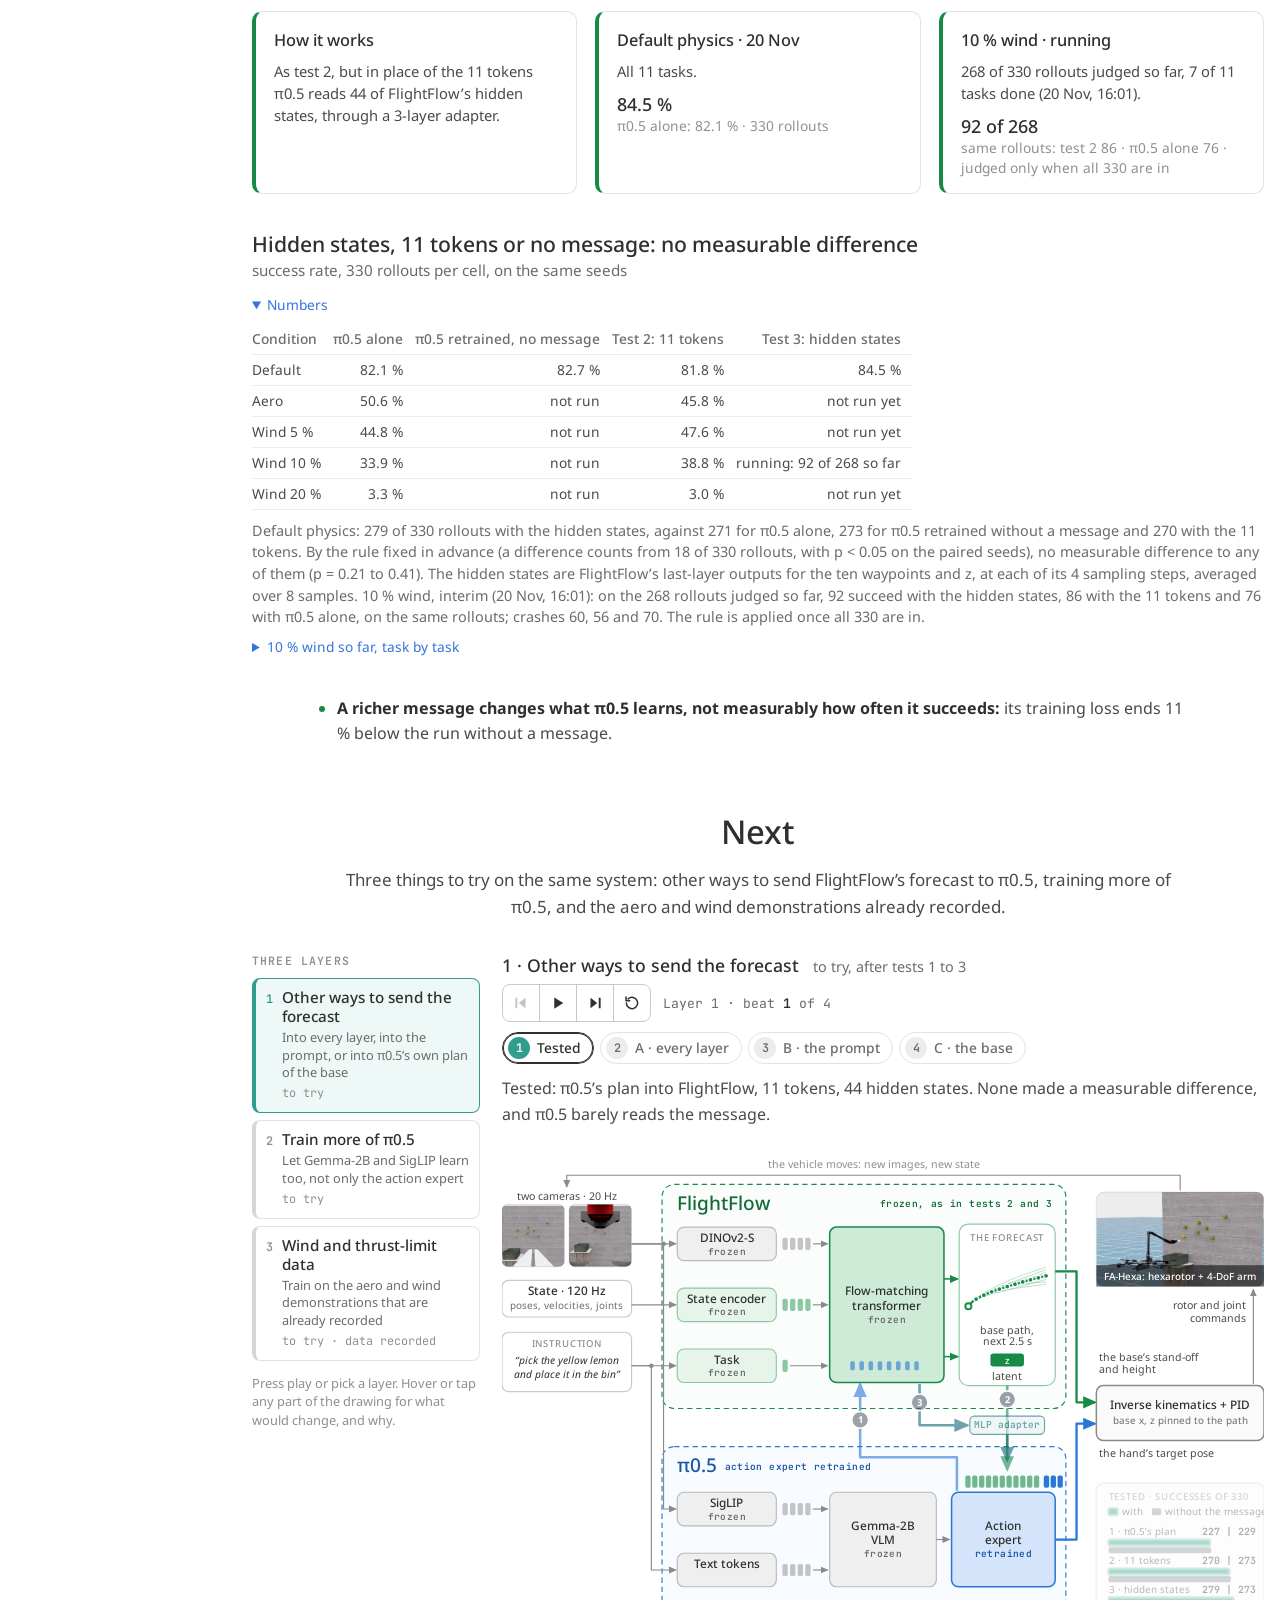
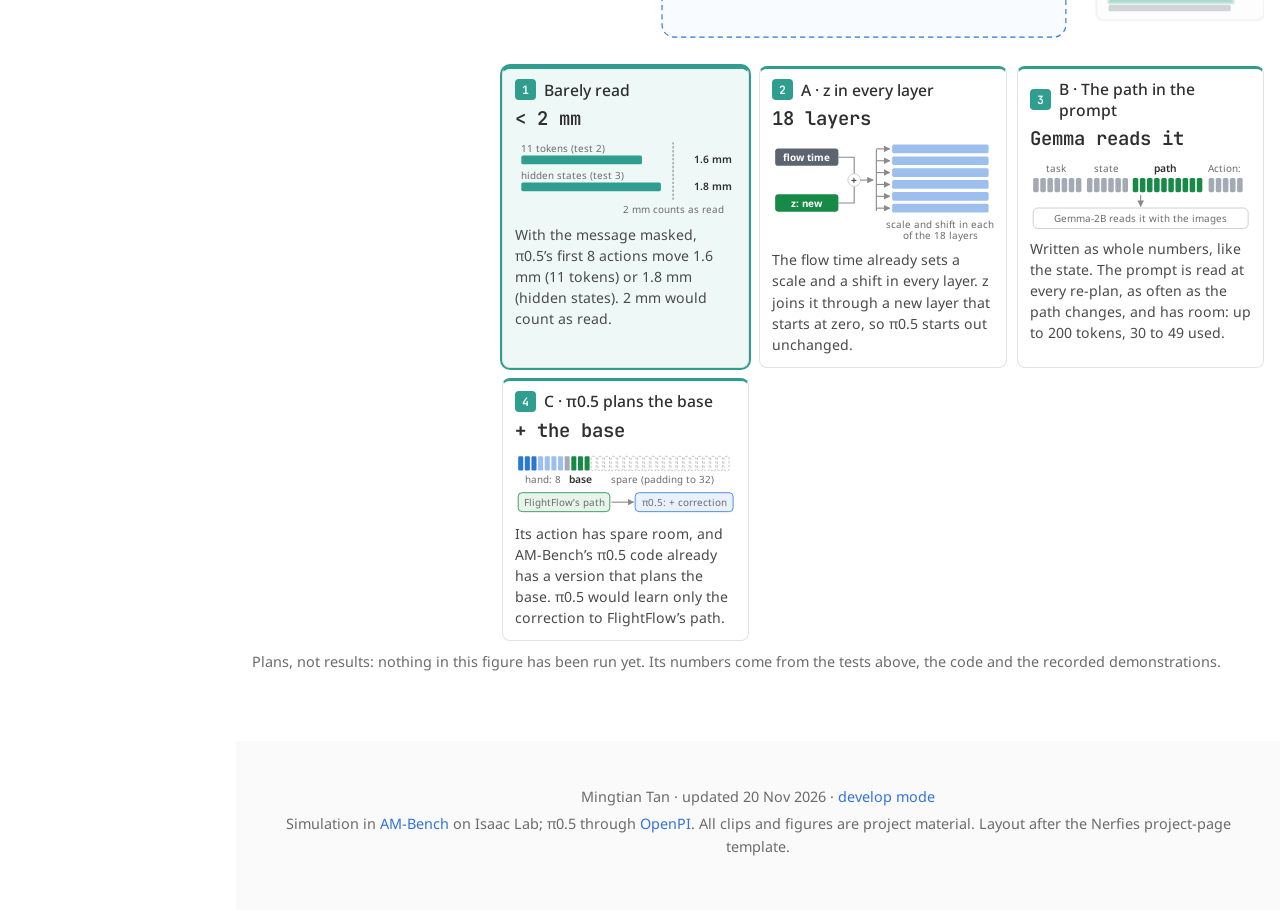
==== commit d835f56d: "Page dated 20 Nov; README lists the figure scripts Co-Authored-By: Claude Opus 5.5 <noreply@anthropi" ====
--- a/index.html
+++ b/index.html
@@ -33,7 +33,7 @@
   <header class="hero" id="top">
     <div class="container">
       <h1 class="publication-title">Aerial Manipulation<span>Keep the arm pretrained, learn flight separately</span></h1>
-      <p class="date">Updated 19 Nov 2026 · simulation in AM-Bench on Isaac Lab</p>
+      <p class="date">Updated 20 Nov 2026 · simulation in AM-Bench on Isaac Lab</p>
       <nav class="links" aria-label="Links">
         <a class="button" href="develop.html"><svg viewBox="0 0 16 16" aria-hidden="true"><path d="M5 4.5 1.5 8 5 11.5M11 4.5 14.5 8 11 11.5" fill="none" stroke="currentColor" stroke-width="1.6" stroke-linecap="round" stroke-linejoin="round"/></svg><span>Develop mode</span></a>
         <a class="button" href="https://github.com/MingtianTan/Aerial_Manipulation_Code"><svg viewBox="0 0 16 16" aria-hidden="true"><path fill="currentColor" d="M8 0C3.58 0 0 3.58 0 8c0 3.54 2.29 6.53 5.47 7.59.4.07.55-.17.55-.38 0-.19-.01-.82-.01-1.49-2.01.37-2.53-.49-2.69-.94-.09-.23-.48-.94-.82-1.13-.28-.15-.68-.52-.01-.53.63-.01 1.08.58 1.23.82.72 1.21 1.87.87 2.33.66.07-.52.28-.87.51-1.07-1.78-.2-3.64-.89-3.64-3.95 0-.87.31-1.59.82-2.15-.08-.2-.36-1.02.08-2.12 0 0 .67-.21 2.2.82.64-.18 1.32-.27 2-.27.68 0 1.36.09 2 .27 1.53-1.04 2.2-.82 2.2-.82.44 1.1.16 1.92.08 2.12.51.56.82 1.27.82 2.15 0 3.07-1.87 3.75-3.65 3.95.29.25.54.73.54 1.48 0 1.07-.01 1.93-.01 2.2 0 .21.15.46.55.38A8.01 8.01 0 0 0 16 8c0-4.42-3.58-8-8-8z"/></svg><span>Code (private)</span></a>
@@ -469,7 +469,7 @@
 
   <footer class="footer">
     <div class="container">
-      <p>Mingtian Tan · updated 19 Nov 2026 · <a href="develop.html">develop mode</a></p>
+      <p>Mingtian Tan · updated 20 Nov 2026 · <a href="develop.html">develop mode</a></p>
       <p>Simulation in <a href="https://ambench.github.io/">AM-Bench</a> on Isaac Lab; π0.5 through <a href="https://github.com/Physical-Intelligence/openpi">OpenPI</a>. All clips and figures are project material. Layout after the Nerfies project-page template.</p>
     </div>
   </footer>
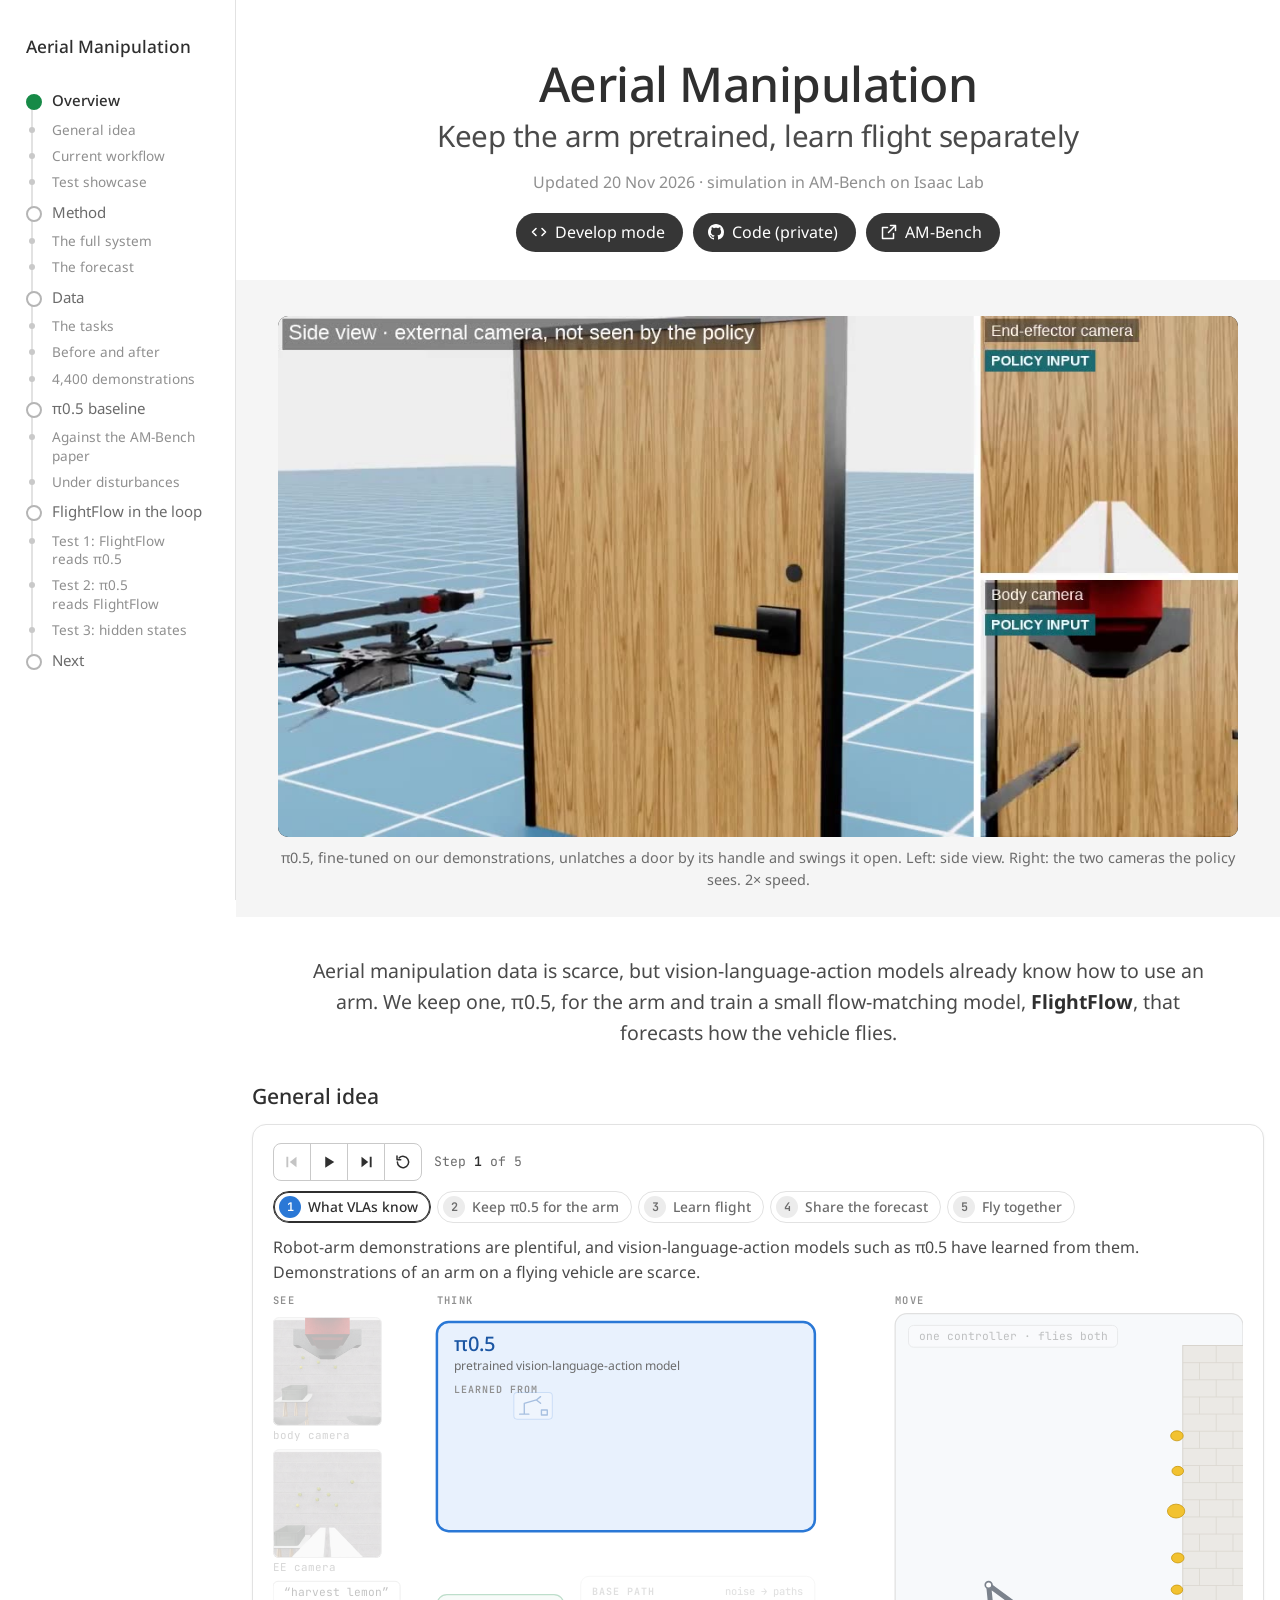
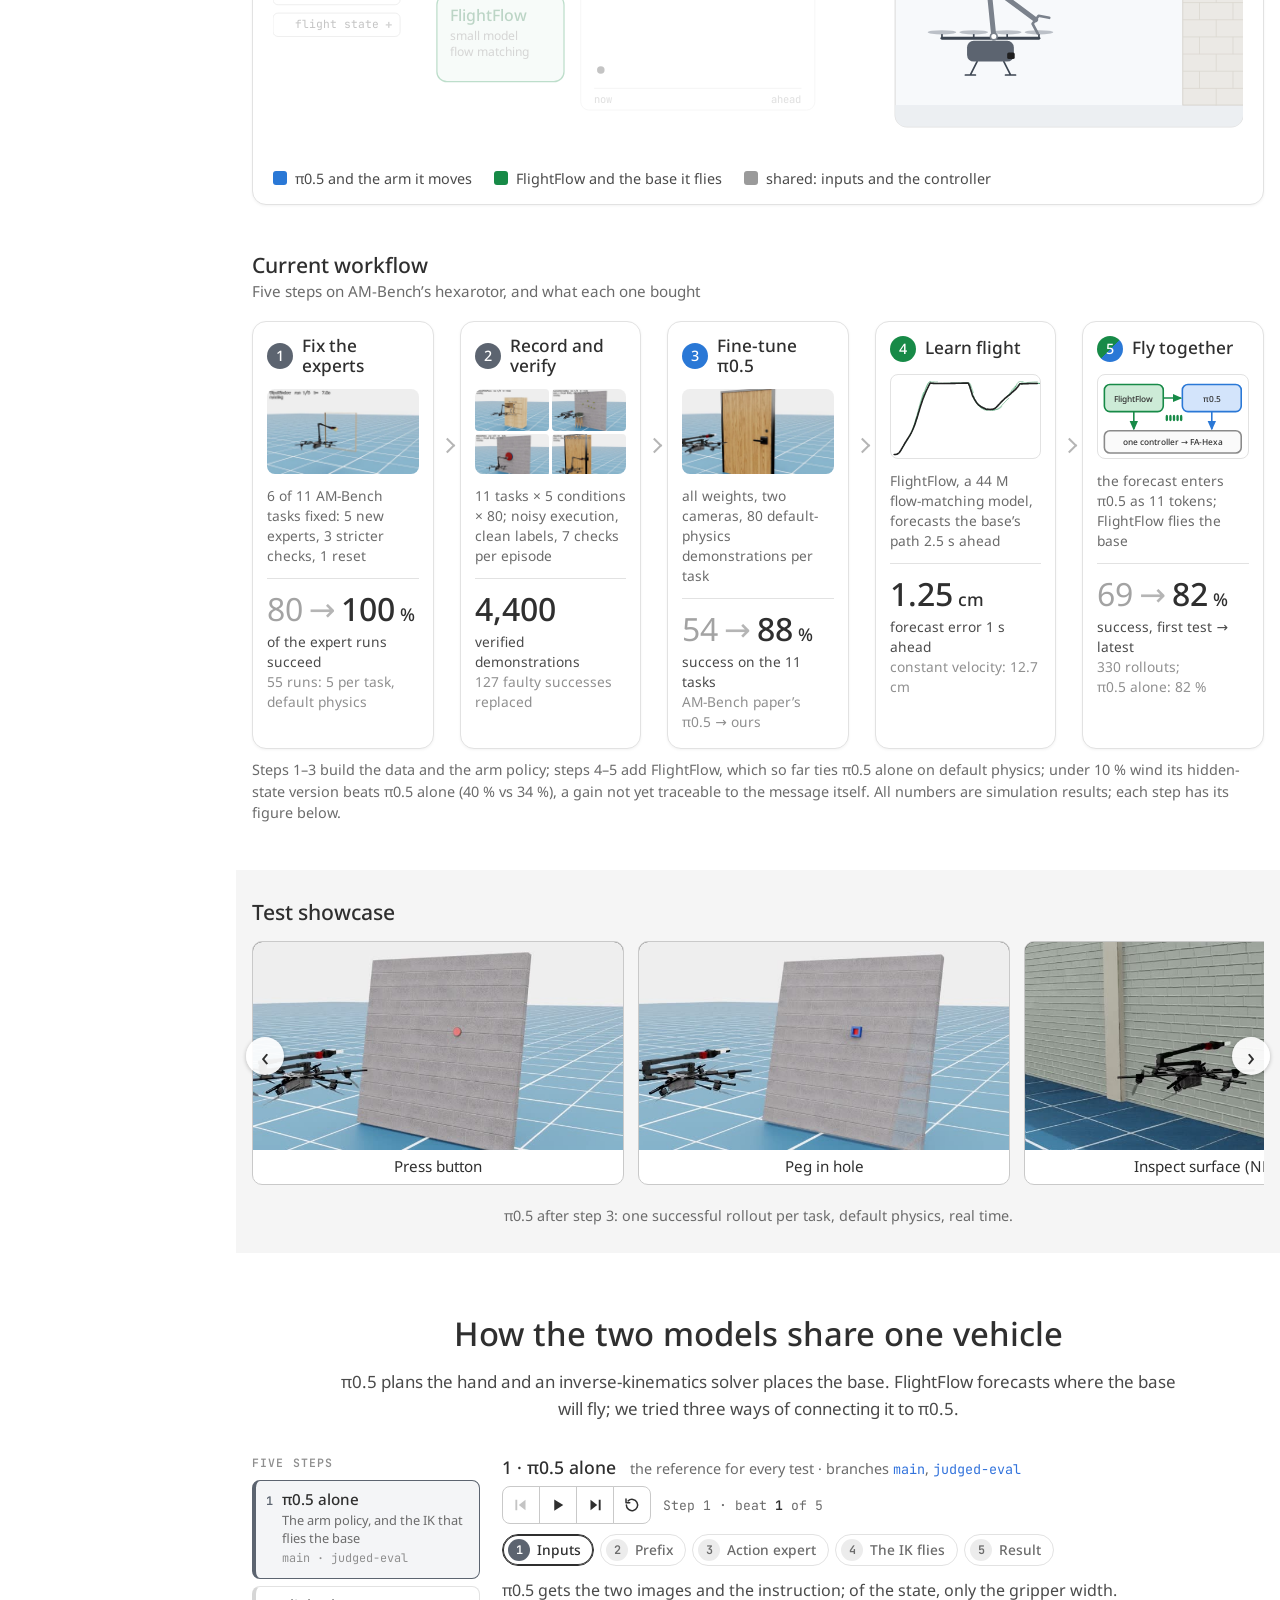
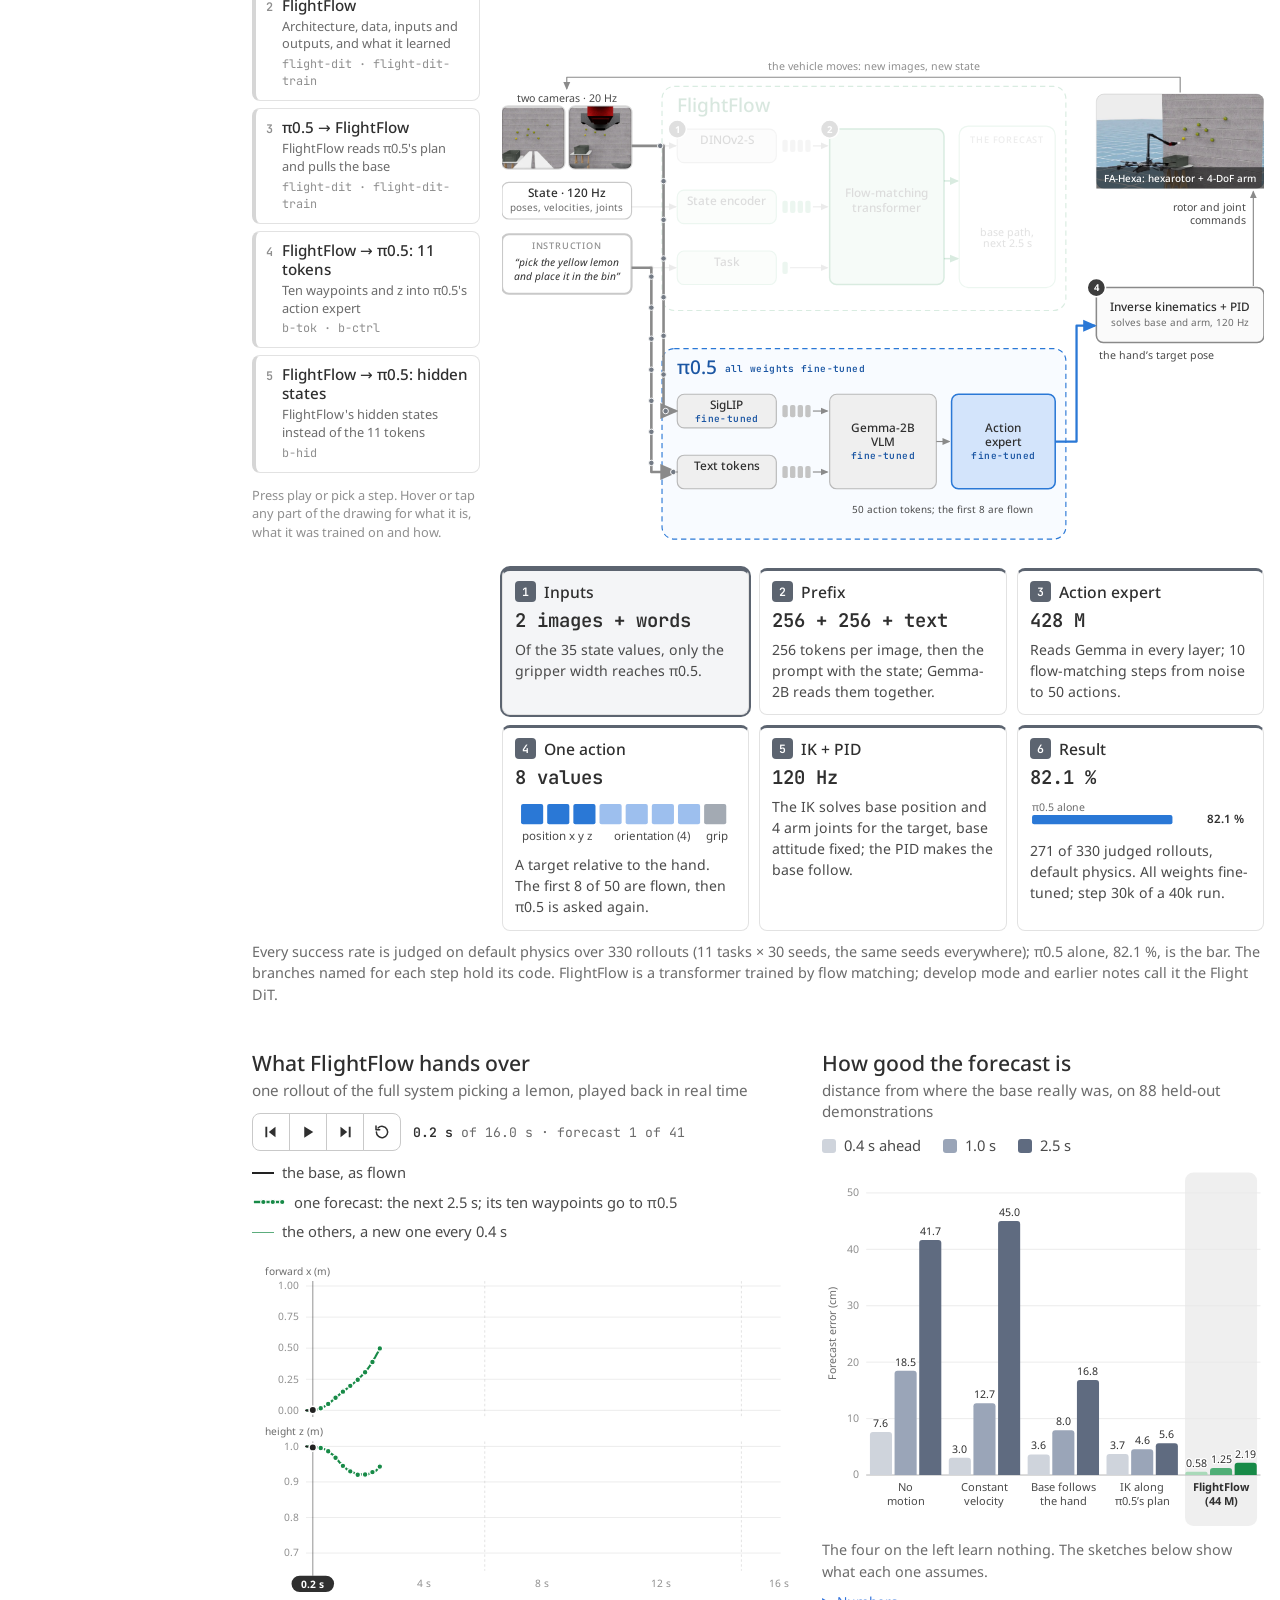
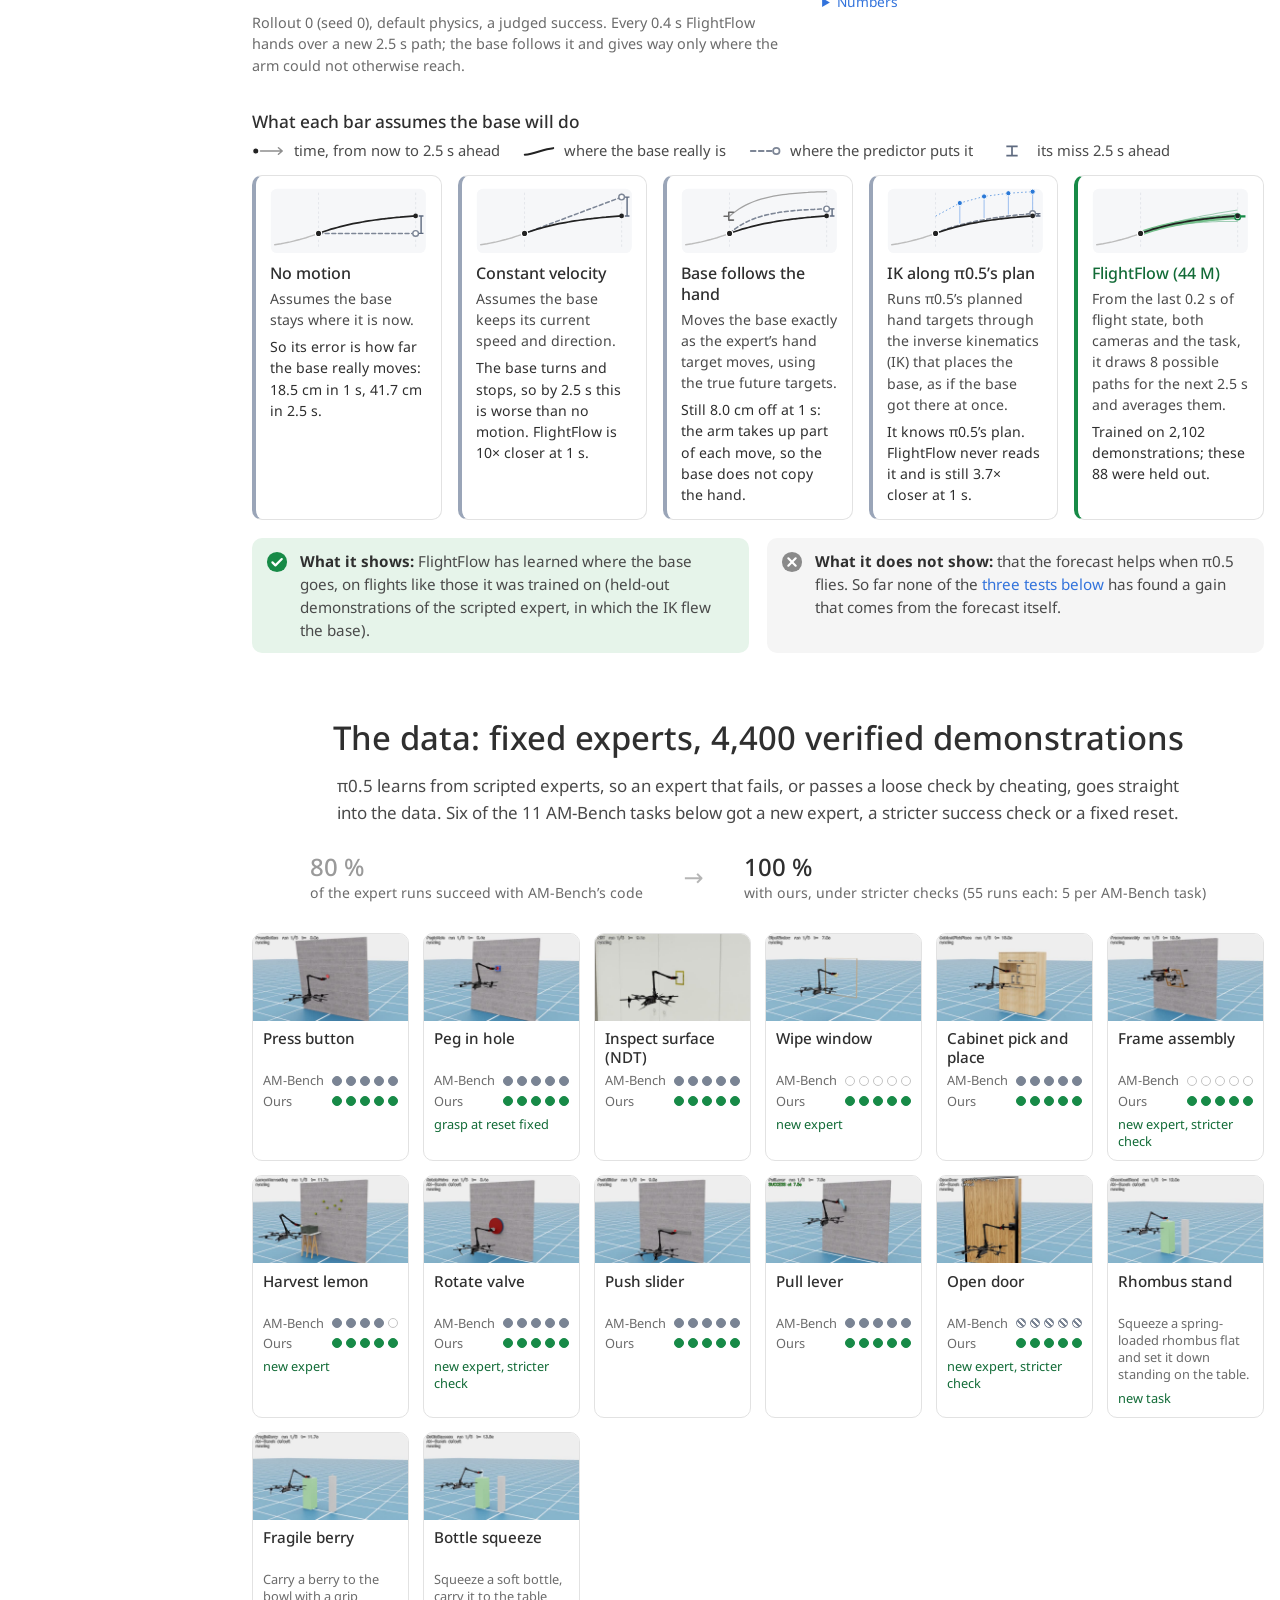
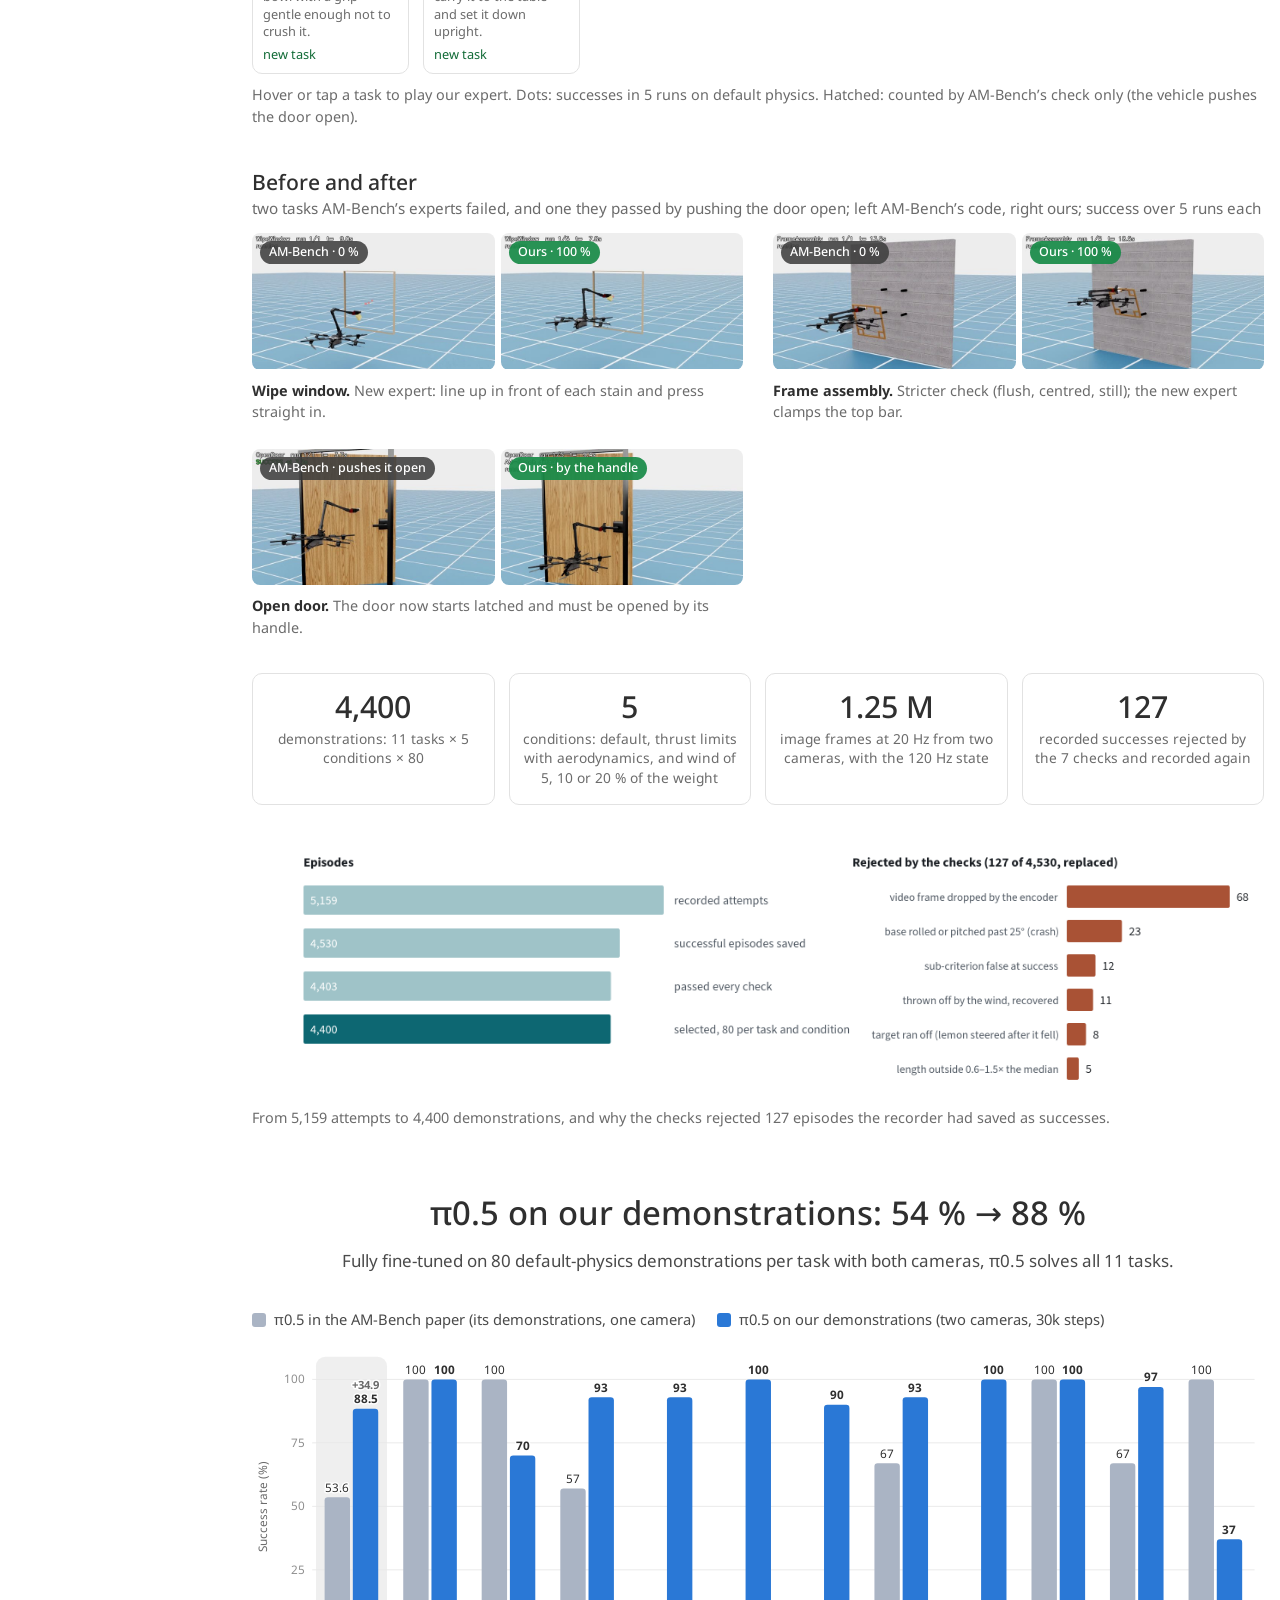
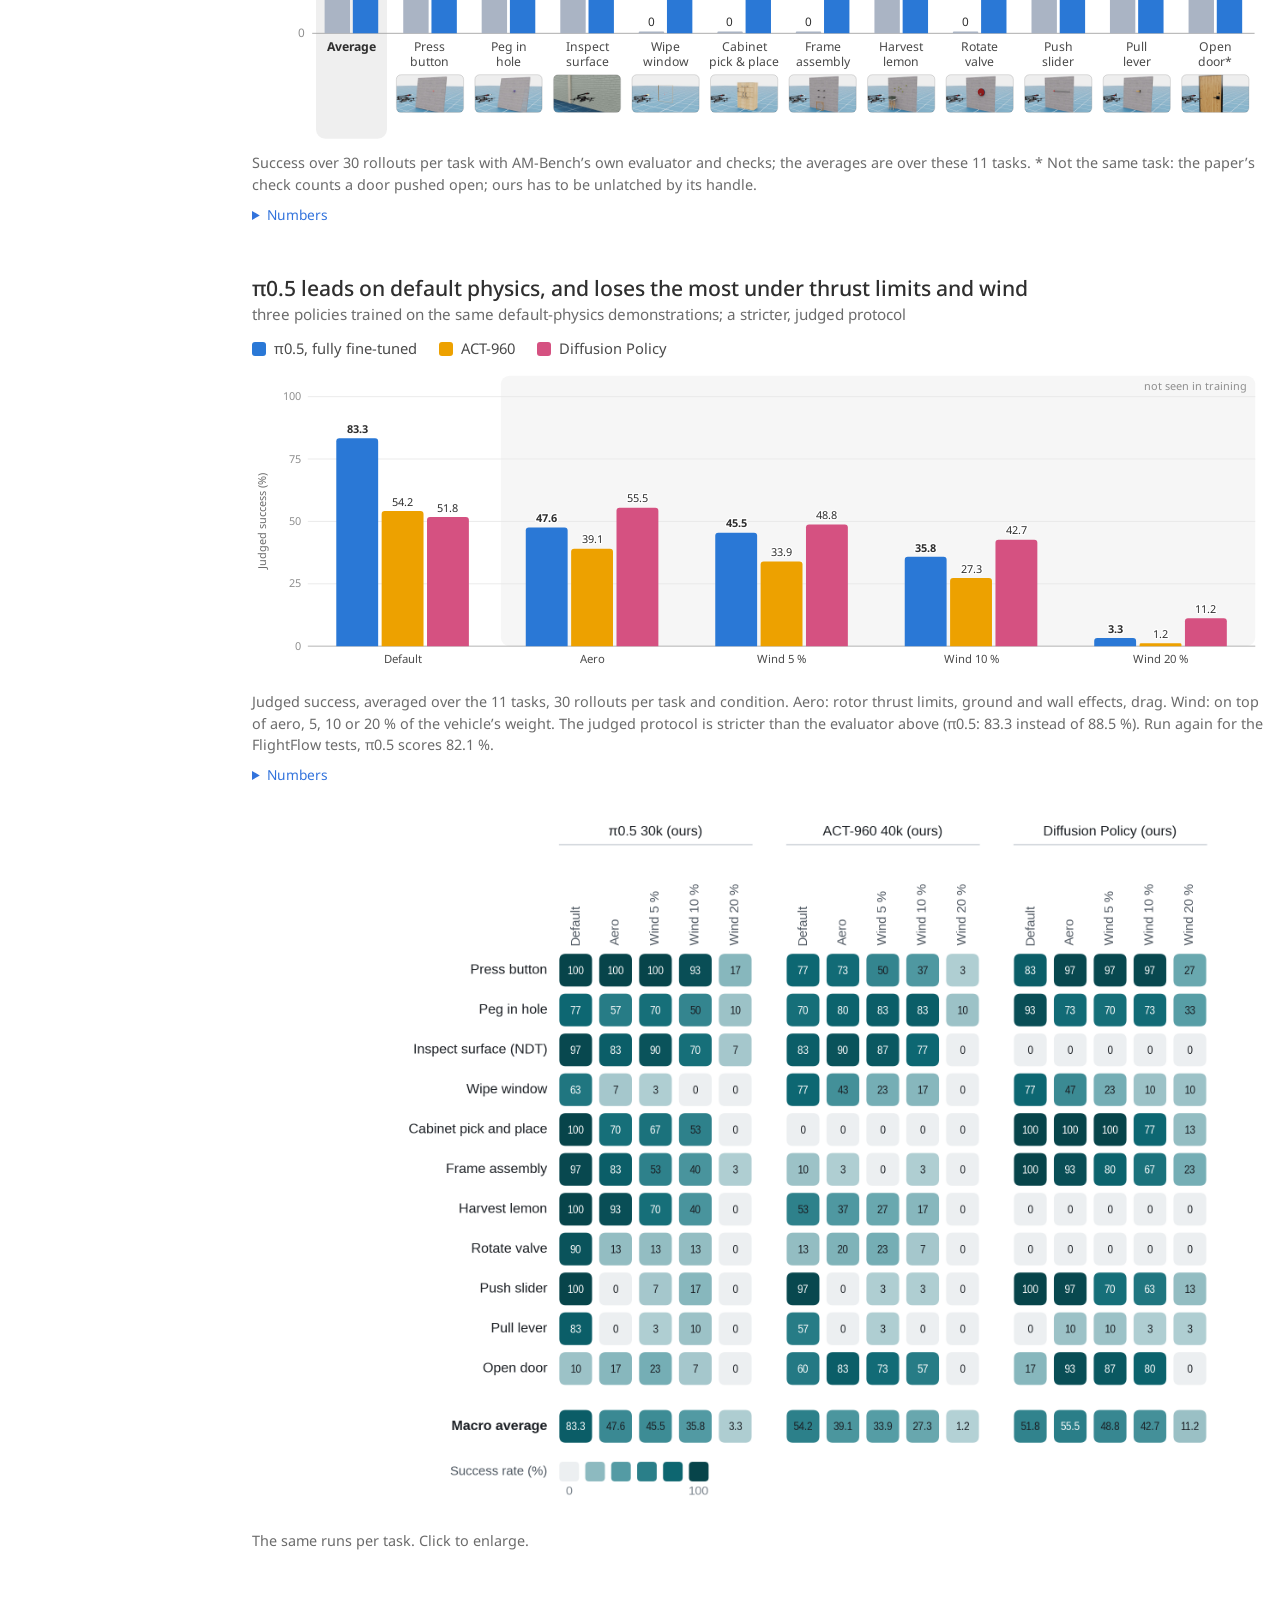
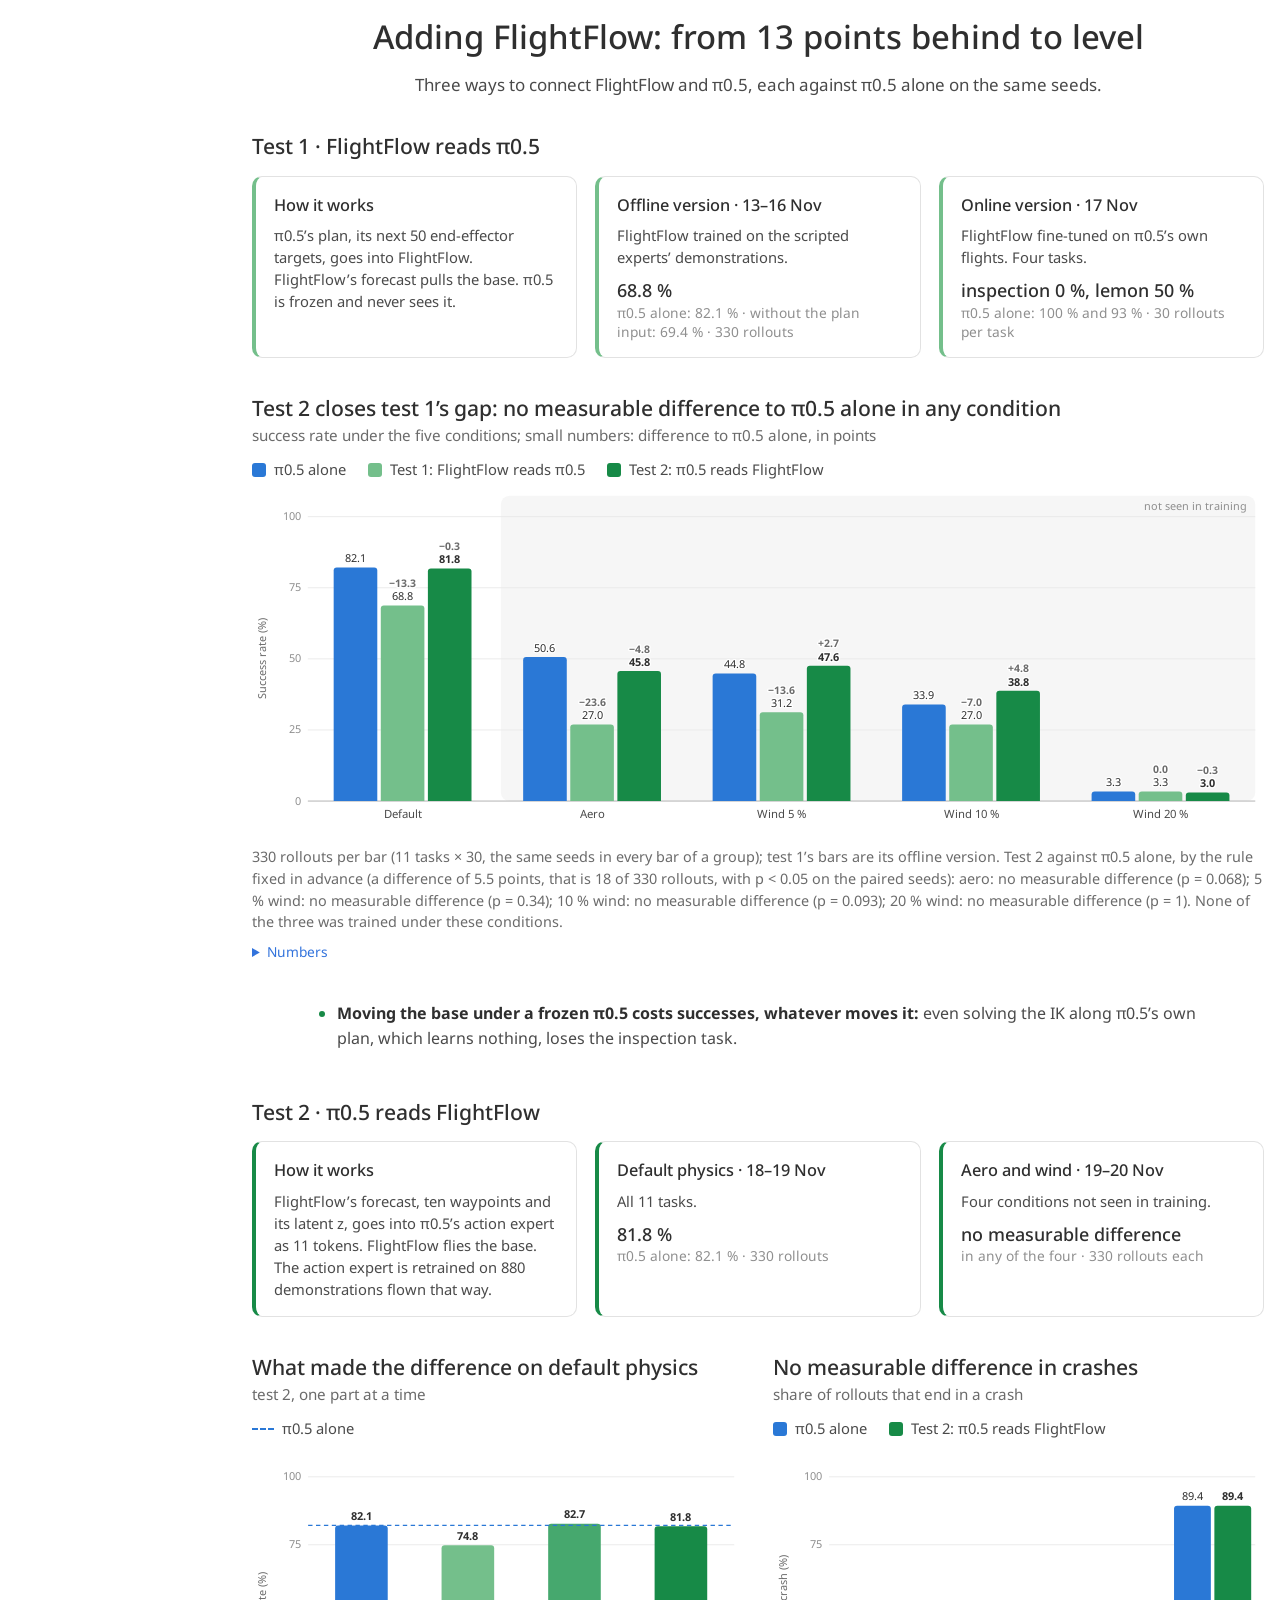
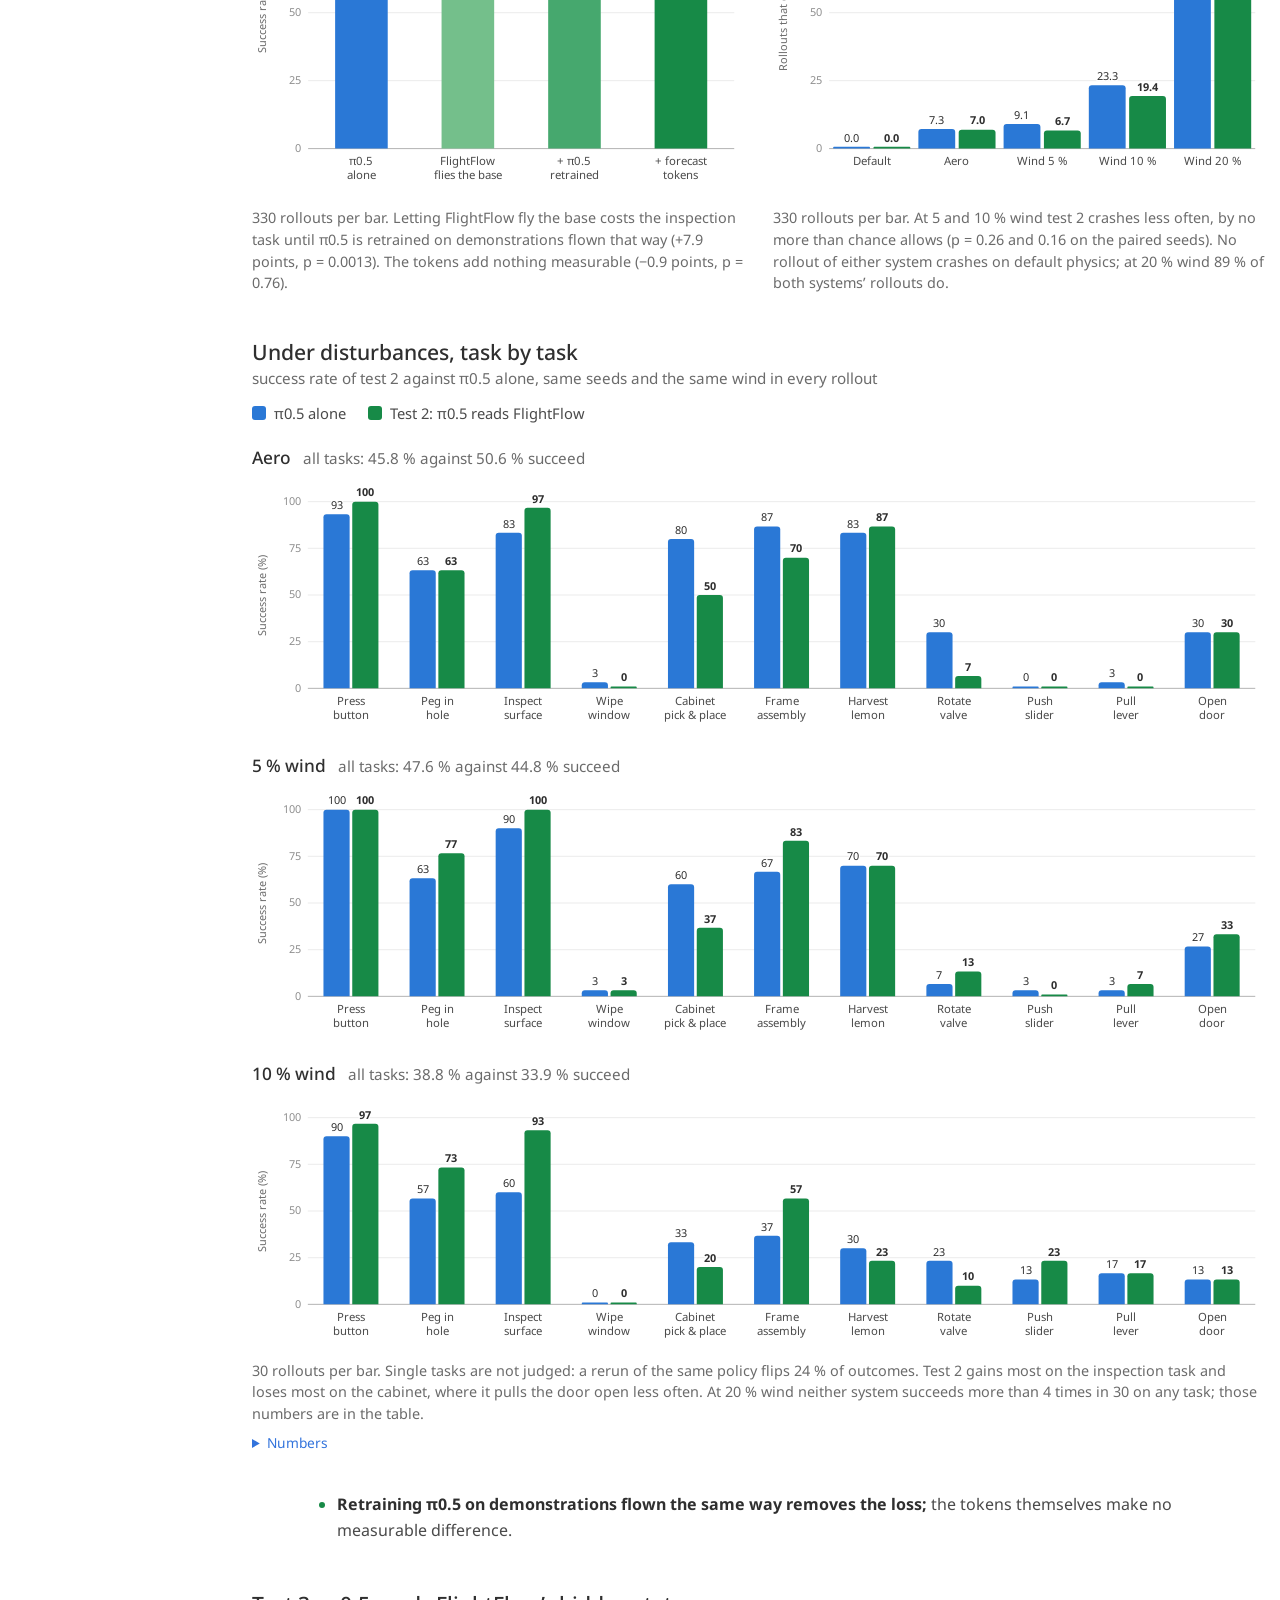
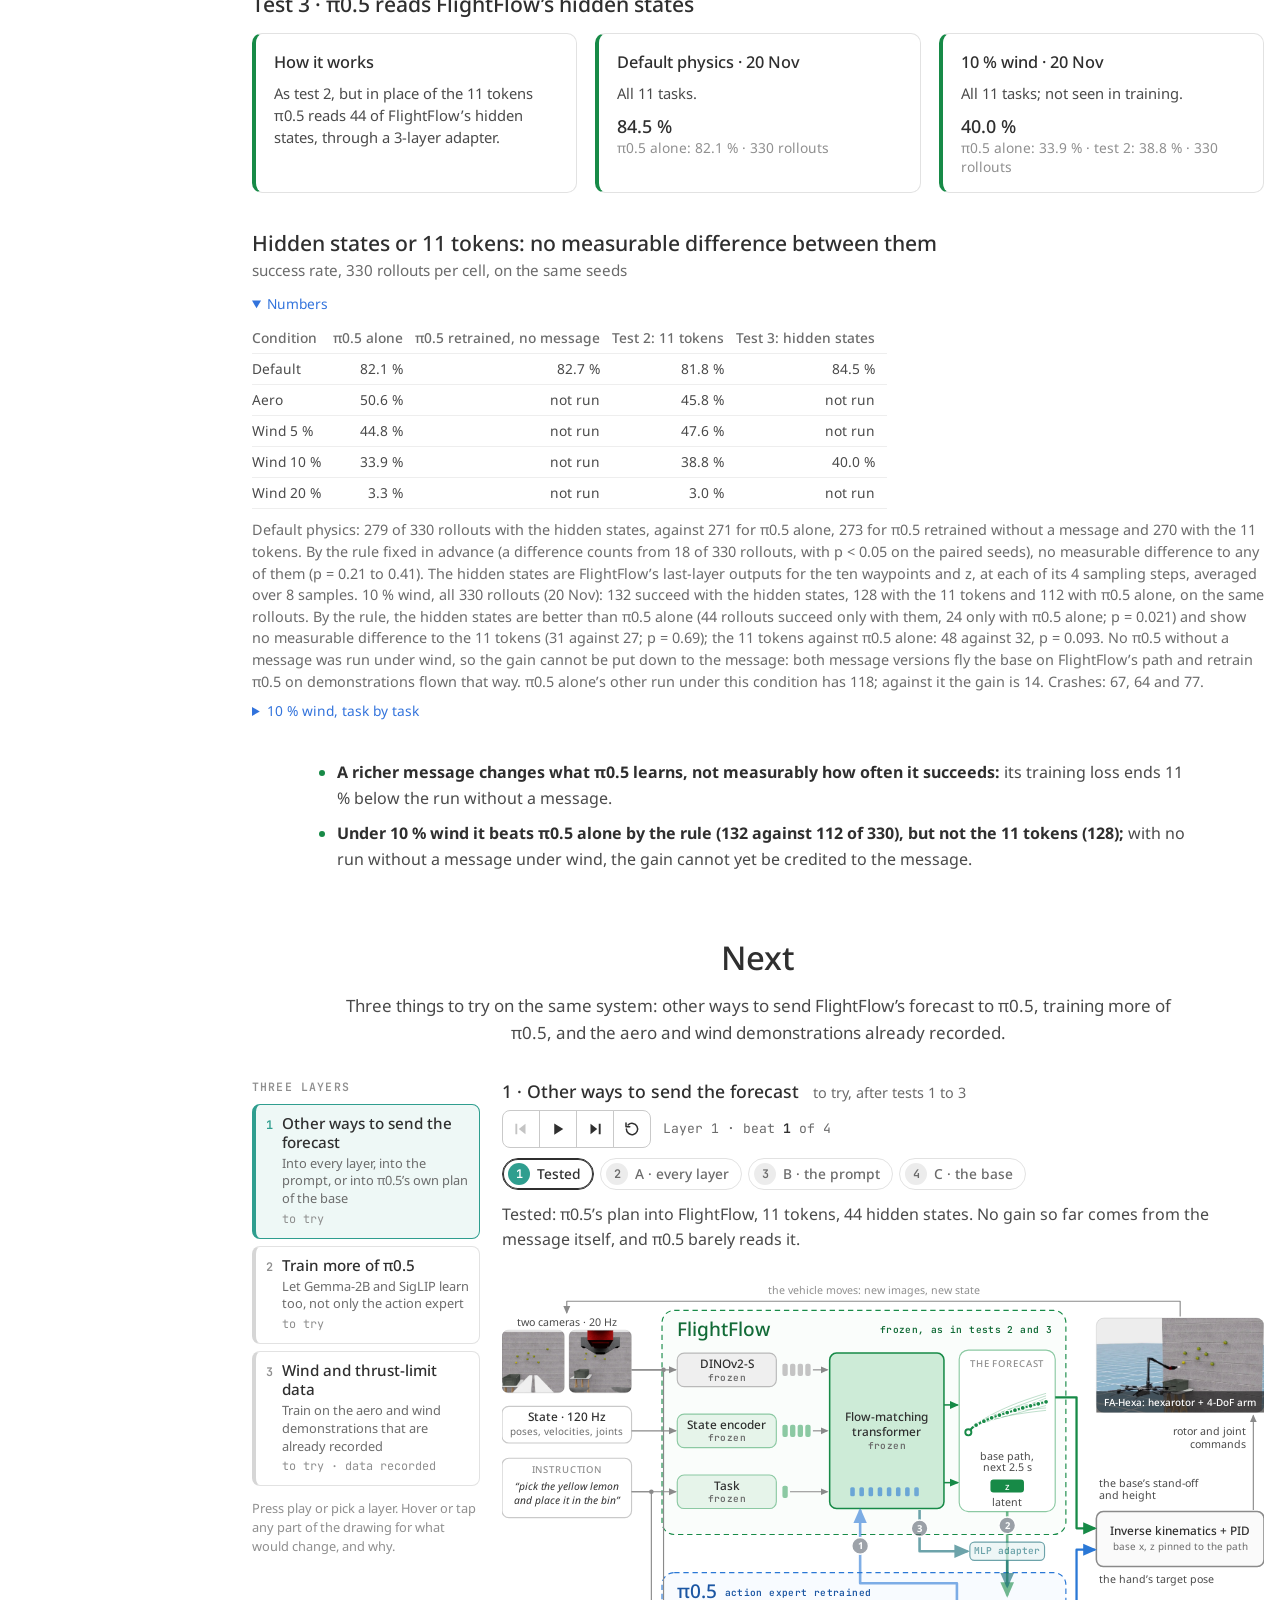
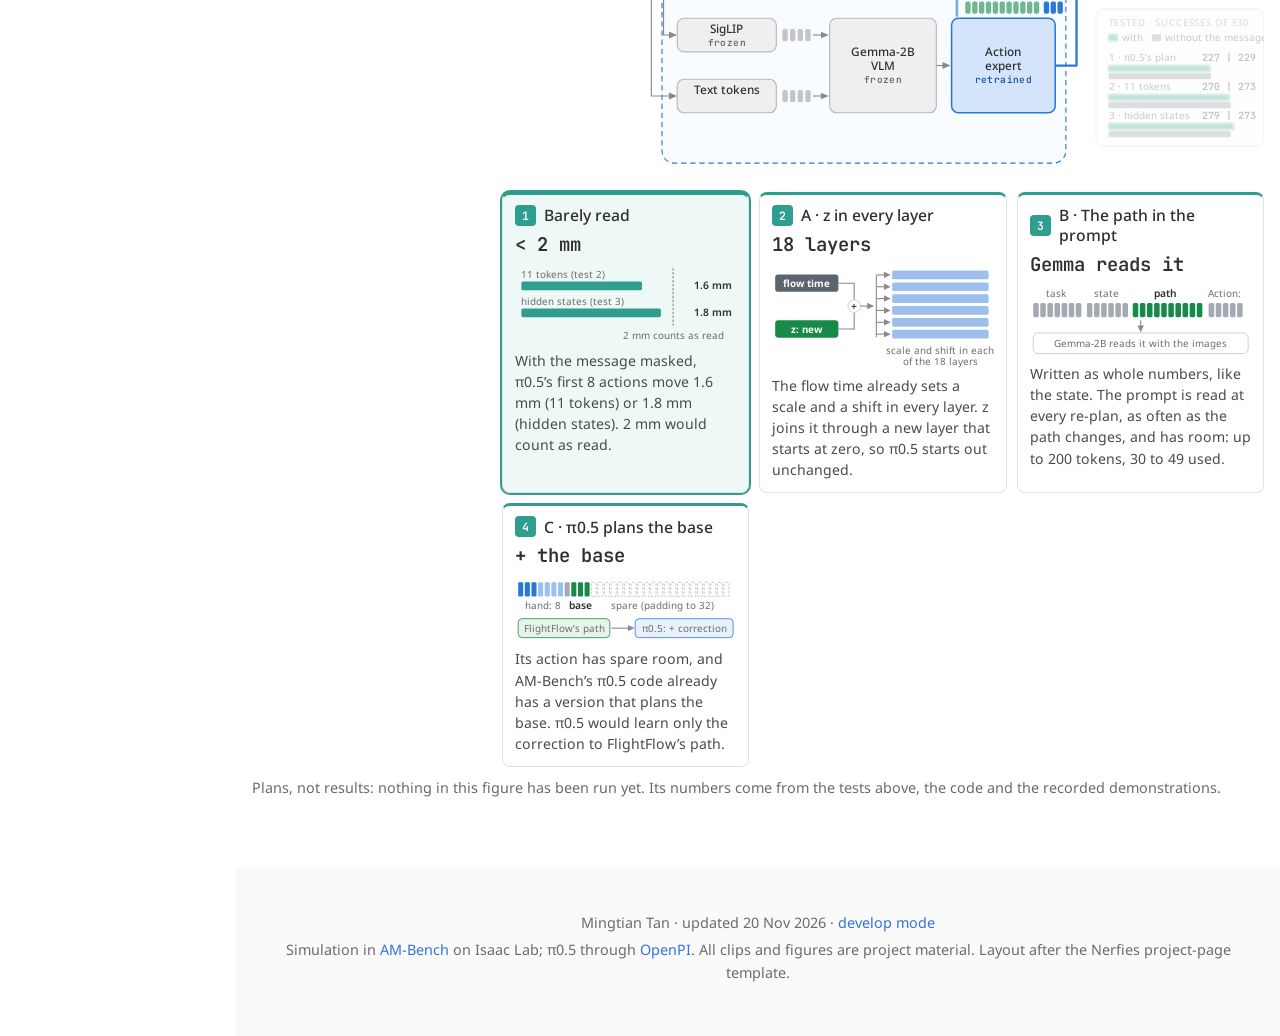
==== commit 76afee77: "Test 3: final 10 % wind results (132 of 330; 11 tokens 128, pi0.5 alone 112) Better than pi0.5 alone" ====
--- a/index.html
+++ b/index.html
@@ -88,7 +88,7 @@
         <li class="step fd"><div class="step-head"><span class="n">4</span>Learn flight</div><div class="shot plot"><svg class="fig plot mini" style="--w:188px" viewBox="0 0 188 106" role="img" aria-label="One rollout of the full system picking a lemon: the base’s flight and the paths FlightFlow handed over, forward position and height against time."><polyline points="4.0,100.0 4.6,100.0 5.1,100.0 5.7,100.0 6.2,99.8 6.8,99.7 7.4,99.5 7.9,99.4 8.5,99.1 9.0,98.7 9.6,98.4 10.2,98.0 10.7,97.4 11.3,96.7 11.8,96.0 12.4,95.1 13.0,94.3 13.5,93.4 14.1,92.4 14.6,91.4 15.2,90.5 15.8,89.5 16.3,88.6 16.9,87.7 17.4,86.7 18.0,85.8 18.6,85.0 19.1,84.1 19.7,83.3 20.2,82.5 20.8,81.4 21.4,80.5 21.9,79.7 22.5,78.7 23.0,77.8 23.6,76.9 24.2,75.7 24.7,74.6 25.3,73.4 25.8,72.2 26.4,71.2 27.0,69.8 27.5,68.3 28.1,66.8 28.6,65.1 29.2,63.5 29.8,61.4 30.3,59.5 30.9,57.5 31.4,55.5 32.0,53.2" class="fc"/><polyline points="13.0,93.6 13.5,92.6 14.1,91.6 14.6,90.6 15.2,89.7 15.8,88.7 16.3,87.8 16.9,86.9 17.4,86.0 18.0,85.1 18.6,84.2 19.1,83.3 19.7,82.4 20.2,81.5 20.8,80.5 21.4,79.6 21.9,78.6 22.5,77.6 23.0,76.6 23.6,75.6 24.2,74.5 24.7,73.3 25.3,72.2 25.8,70.8 26.4,69.5 27.0,68.1 27.5,66.6 28.1,65.1 28.6,63.6 29.2,62.0 29.8,60.1 30.3,58.3 30.9,56.4 31.4,54.5 32.0,52.5 32.6,50.6 33.1,48.6 33.7,46.4 34.2,44.2 34.8,42.1 35.4,40.2 35.9,38.0 36.5,36.0 37.0,34.1 37.6,32.0 38.2,30.4 38.7,28.3 39.3,26.5 39.8,24.8 40.4,23.2 41.0,21.6" class="fc"/><polyline points="21.9,78.7 22.5,77.8 23.0,76.9 23.6,76.0 24.2,75.0 24.7,74.0 25.3,72.9 25.8,71.8 26.4,70.5 27.0,69.3 27.5,68.1 28.1,66.7 28.6,65.3 29.2,63.8 29.8,62.2 30.3,60.6 30.9,58.9 31.4,57.1 32.0,55.3 32.6,53.4 33.1,51.4 33.7,49.4 34.2,47.5 34.8,45.4 35.4,43.3 35.9,41.2 36.5,39.2 37.0,37.2 37.6,35.3 38.2,33.3 38.7,31.4 39.3,29.5 39.8,27.5 40.4,25.8 41.0,24.1 41.5,22.4 42.1,20.8 42.7,19.2 43.2,17.8 43.8,16.4 44.3,14.9 44.9,13.7 45.5,12.5 46.0,11.4 46.6,10.5 47.1,9.7 47.7,9.1 48.3,8.6 48.8,8.6 49.4,8.2 49.9,8.2" class="fc"/><polyline points="30.9,59.4 31.4,57.6 32.0,55.9 32.6,54.0 33.1,52.0 33.7,50.0 34.2,47.9 34.8,45.9 35.4,43.8 35.9,41.9 36.5,39.8 37.0,37.9 37.6,36.0 38.2,34.1 38.7,32.2 39.3,30.5 39.8,28.7 40.4,27.1 41.0,25.4 41.5,23.9 42.1,22.3 42.7,20.8 43.2,19.3 43.8,17.8 44.3,16.2 44.9,14.7 45.5,13.4 46.0,12.1 46.6,11.1 47.1,10.1 47.7,9.5 48.3,8.9 48.8,8.5 49.4,8.4 49.9,8.4 50.5,8.5 51.1,8.7 51.6,8.6 52.2,8.7 52.7,8.7 53.3,8.6 53.9,8.7 54.4,8.7 55.0,8.6 55.5,8.7 56.1,8.8 56.7,8.8 57.2,8.7 57.8,8.7 58.3,8.7 58.9,8.6" class="fc"/><polyline points="39.8,31.2 40.4,29.6 41.0,28.1 41.5,26.6 42.1,25.1 42.7,23.7 43.2,22.3 43.8,20.9 44.3,19.6 44.9,18.3 45.5,17.1 46.0,16.0 46.6,14.8 47.1,13.8 47.7,12.8 48.3,11.9 48.8,11.2 49.4,10.6 49.9,10.1 50.5,10.0 51.1,9.9 51.6,10.0 52.2,10.2 52.7,10.3 53.3,10.5 53.9,10.5 54.4,10.6 55.0,10.6 55.5,10.6 56.1,10.6 56.7,10.6 57.2,10.7 57.8,10.6 58.3,10.6 58.9,10.6 59.5,10.5 60.0,10.7 60.6,10.5 61.1,10.5 61.7,10.6 62.3,10.5 62.8,10.7 63.4,10.6 63.9,10.5 64.5,10.7 65.1,10.7 65.6,10.6 66.2,10.8 66.7,10.7 67.3,10.8 67.9,10.8" class="fc"/><polyline points="48.8,10.8 49.4,10.6 49.9,10.7 50.5,10.7 51.1,10.7 51.6,10.7 52.2,10.7 52.7,10.8 53.3,10.8 53.9,10.8 54.4,10.8 55.0,10.8 55.5,10.8 56.1,10.8 56.7,10.8 57.2,10.8 57.8,10.8 58.3,10.7 58.9,10.7 59.5,10.7 60.0,10.8 60.6,10.7 61.1,10.7 61.7,10.7 62.3,10.6 62.8,10.7 63.4,10.6 63.9,10.6 64.5,10.6 65.1,10.7 65.6,10.5 66.2,10.6 66.7,10.6 67.3,10.5 67.9,10.6 68.4,10.6 69.0,10.5 69.5,10.6 70.1,10.6 70.7,10.5 71.2,10.6 71.8,10.6 72.3,10.5 72.9,10.6 73.5,10.6 74.0,10.6 74.6,10.5 75.1,10.5 75.7,10.6 76.3,10.7 76.8,10.6" class="fc"/><polyline points="57.8,10.7 58.3,10.8 58.9,10.8 59.5,10.7 60.0,10.7 60.6,10.7 61.1,10.7 61.7,10.7 62.3,10.7 62.8,10.6 63.4,10.6 63.9,10.6 64.5,10.6 65.1,10.6 65.6,10.6 66.2,10.5 66.7,10.5 67.3,10.5 67.9,10.5 68.4,10.5 69.0,10.4 69.5,10.4 70.1,10.4 70.7,10.4 71.2,10.4 71.8,10.4 72.3,10.4 72.9,10.4 73.5,10.4 74.0,10.3 74.6,10.4 75.1,10.4 75.7,10.4 76.3,10.4 76.8,10.4 77.4,10.4 77.9,10.4 78.5,10.4 79.1,10.4 79.6,10.4 80.2,10.3 80.7,10.4 81.3,10.4 81.9,10.4 82.4,10.3 83.0,10.3 83.5,10.3 84.1,10.3 84.7,10.3 85.2,10.3 85.8,10.2" class="fc"/><polyline points="66.7,10.6 67.3,10.6 67.9,10.6 68.4,10.6 69.0,10.6 69.5,10.6 70.1,10.6 70.7,10.6 71.2,10.5 71.8,10.5 72.3,10.5 72.9,10.5 73.5,10.5 74.0,10.5 74.6,10.5 75.1,10.5 75.7,10.4 76.3,10.4 76.8,10.4 77.4,10.4 77.9,10.4 78.5,10.4 79.1,10.4 79.6,10.4 80.2,10.4 80.7,10.4 81.3,10.4 81.9,10.4 82.4,10.4 83.0,10.4 83.5,10.5 84.1,10.5 84.7,10.5 85.2,10.5 85.8,10.5 86.3,10.5 86.9,10.5 87.5,10.6 88.0,10.6 88.6,10.6 89.1,10.6 89.7,10.6 90.3,10.5 90.8,10.6 91.4,10.5 91.9,10.6 92.5,10.5 93.1,10.5 93.6,10.5 94.2,10.5 94.7,10.5" class="fc"/><polyline points="75.7,10.5 76.3,10.5 76.8,10.5 77.4,10.5 77.9,10.5 78.5,10.5 79.1,10.5 79.6,10.5 80.2,10.4 80.7,10.4 81.3,10.4 81.9,10.4 82.4,10.3 83.0,10.3 83.5,10.3 84.1,10.3 84.7,10.2 85.2,10.3 85.8,10.2 86.3,10.2 86.9,10.1 87.5,10.1 88.0,10.1 88.6,10.1 89.1,10.1 89.7,10.0 90.3,10.0 90.8,10.0 91.4,9.9 91.9,9.9 92.5,9.9 93.1,9.8 93.6,9.8 94.2,9.8 94.7,9.8 95.3,9.9 95.9,9.8 96.4,9.9 97.0,9.9 97.5,10.0 98.1,10.1 98.7,10.2 99.2,10.5 99.8,11.4 100.3,12.9 100.9,14.8 101.5,16.6 102.0,18.1 102.6,19.5 103.1,21.1 103.7,22.4" class="fc"/><polyline points="84.7,10.3 85.2,10.3 85.8,10.3 86.3,10.3 86.9,10.4 87.5,10.4 88.0,10.4 88.6,10.4 89.1,10.4 89.7,10.4 90.3,10.5 90.8,10.4 91.4,10.5 91.9,10.4 92.5,10.5 93.1,10.5 93.6,10.4 94.2,10.4 94.7,10.5 95.3,10.5 95.9,10.5 96.4,10.6 97.0,10.7 97.5,10.7 98.1,11.1 98.7,11.8 99.2,12.9 99.8,14.7 100.3,16.6 100.9,18.2 101.5,20.0 102.0,21.7 102.6,23.4 103.1,25.0 103.7,26.5 104.3,27.5 104.8,29.1 105.4,30.1 105.9,31.2 106.5,32.3 107.1,33.0 107.6,34.1 108.2,34.8 108.7,35.3 109.3,36.1 109.9,36.5 110.4,37.3 111.0,37.9 111.5,38.4 112.1,38.7 112.7,39.1" class="fc"/><polyline points="93.6,10.1 94.2,10.1 94.7,10.1 95.3,10.1 95.9,10.1 96.4,10.1 97.0,10.2 97.5,10.8 98.1,12.6 98.7,14.7 99.2,16.5 99.8,18.1 100.3,19.7 100.9,21.3 101.5,22.7 102.0,24.4 102.6,25.8 103.1,27.0 103.7,28.4 104.3,29.6 104.8,30.9 105.4,31.9 105.9,32.8 106.5,33.9 107.1,34.7 107.6,35.6 108.2,36.3 108.7,37.1 109.3,37.6 109.9,38.5 110.4,39.0 111.0,39.5 111.5,40.1 112.1,40.6 112.7,41.0 113.2,41.5 113.8,41.8 114.4,42.1 114.9,42.6 115.5,42.8 116.0,43.2 116.6,43.5 117.2,43.6 117.7,43.9 118.3,43.9 118.8,44.0 119.4,44.2 120.0,44.3 120.5,44.6 121.1,44.5 121.6,44.6" class="fc"/><polyline points="102.6,26.4 103.1,27.8 103.7,29.0 104.3,30.1 104.8,31.1 105.4,32.1 105.9,33.0 106.5,33.9 107.1,34.7 107.6,35.6 108.2,36.3 108.7,37.0 109.3,37.6 109.9,38.3 110.4,38.8 111.0,39.3 111.5,39.7 112.1,40.2 112.7,40.5 113.2,40.9 113.8,41.3 114.4,41.6 114.9,41.9 115.5,42.2 116.0,42.5 116.6,42.7 117.2,42.9 117.7,43.1 118.3,43.2 118.8,43.3 119.4,43.5 120.0,43.7 120.5,43.7 121.1,43.9 121.6,44.0 122.2,44.0 122.8,44.1 123.3,44.1 123.9,44.2 124.4,44.3 125.0,44.4 125.6,44.4 126.1,44.4 126.7,44.4 127.2,44.3 127.8,44.3 128.4,44.3 128.9,44.3 129.5,44.1 130.0,44.1 130.6,44.0" class="fc"/><polyline points="111.5,38.7 112.1,39.2 112.7,39.7 113.2,40.0 113.8,40.4 114.4,40.7 114.9,41.0 115.5,41.2 116.0,41.5 116.6,41.7 117.2,41.9 117.7,42.1 118.3,42.3 118.8,42.5 119.4,42.6 120.0,42.8 120.5,42.9 121.1,43.0 121.6,43.1 122.2,43.3 122.8,43.3 123.3,43.4 123.9,43.5 124.4,43.6 125.0,43.6 125.6,43.7 126.1,43.7 126.7,43.7 127.2,43.7 127.8,43.8 128.4,43.8 128.9,43.7 129.5,43.7 130.0,43.7 130.6,43.7 131.2,43.7 131.7,43.5 132.3,43.4 132.8,43.4 133.4,43.2 134.0,43.1 134.5,42.9 135.1,42.6 135.6,42.5 136.2,42.1 136.8,41.7 137.3,41.4 137.9,40.9 138.4,40.6 139.0,39.8 139.6,39.3" class="fc"/><polyline points="120.5,43.2 121.1,43.2 121.6,43.2 122.2,43.3 122.8,43.3 123.3,43.4 123.9,43.4 124.4,43.5 125.0,43.5 125.6,43.6 126.1,43.6 126.7,43.6 127.2,43.6 127.8,43.7 128.4,43.7 128.9,43.7 129.5,43.6 130.0,43.6 130.6,43.6 131.2,43.5 131.7,43.3 132.3,43.2 132.8,43.1 133.4,42.8 134.0,42.7 134.5,42.2 135.1,41.9 135.6,41.4 136.2,41.1 136.8,40.6 137.3,40.3 137.9,39.6 138.4,39.1 139.0,38.6 139.6,38.0 140.1,37.3 140.7,36.9 141.2,36.1 141.8,35.5 142.4,35.0 142.9,34.3 143.5,33.8 144.0,33.2 144.6,32.7 145.2,31.9 145.7,31.2 146.3,30.9 146.8,30.3 147.4,30.0 148.0,29.1 148.5,28.7" class="fc"/><polyline points="129.5,42.4 130.0,42.1 130.6,41.8 131.2,41.5 131.7,41.1 132.3,40.8 132.8,40.3 133.4,39.9 134.0,39.5 134.5,39.0 135.1,38.6 135.6,38.1 136.2,37.5 136.8,37.0 137.3,36.4 137.9,35.8 138.4,35.2 139.0,34.6 139.6,34.0 140.1,33.2 140.7,32.7 141.2,32.0 141.8,31.4 142.4,30.6 142.9,30.0 143.5,29.4 144.0,28.8 144.6,28.1 145.2,27.6 145.7,26.9 146.3,26.3 146.8,25.7 147.4,25.1 148.0,24.3 148.5,23.8 149.1,23.0 149.6,22.3 150.2,21.5 150.8,20.8 151.3,19.8 151.9,18.9 152.4,18.2 153.0,17.4 153.6,16.8 154.1,16.1 154.7,15.5 155.2,15.1 155.8,14.7 156.4,14.4 156.9,14.1 157.5,13.7" class="fc"/><polyline points="138.4,34.0 139.0,33.4 139.6,32.8 140.1,32.2 140.7,31.6 141.2,31.1 141.8,30.5 142.4,30.0 142.9,29.4 143.5,28.9 144.0,28.5 144.6,28.0 145.2,27.5 145.7,27.0 146.3,26.6 146.8,26.1 147.4,25.5 148.0,25.1 148.5,24.5 149.1,23.9 149.6,23.4 150.2,22.8 150.8,22.1 151.3,21.5 151.9,20.8 152.4,20.2 153.0,19.6 153.6,18.8 154.1,18.1 154.7,17.4 155.2,16.5 155.8,15.6 156.4,14.6 156.9,13.6 157.5,12.6 158.0,11.6 158.6,10.7 159.2,9.9 159.7,9.3 160.3,8.9 160.8,8.5 161.4,8.4 162.0,8.4 162.5,8.3 163.1,8.3 163.6,8.3 164.2,8.3 164.8,8.4 165.3,8.3 165.9,8.3 166.4,8.2" class="fc"/><polyline points="147.4,26.0 148.0,25.6 148.5,25.2 149.1,24.8 149.6,24.3 150.2,23.8 150.8,23.3 151.3,22.8 151.9,22.2 152.4,21.5 153.0,20.8 153.6,20.0 154.1,19.2 154.7,18.2 155.2,17.3 155.8,16.4 156.4,15.5 156.9,14.7 157.5,14.1 158.0,13.5 158.6,13.0 159.2,12.7 159.7,12.4 160.3,12.1 160.8,12.0 161.4,11.7 162.0,11.6 162.5,11.5 163.1,11.3 163.6,11.2 164.2,11.2 164.8,11.1 165.3,10.9 165.9,10.9 166.4,10.7 167.0,10.6 167.6,10.7 168.1,10.5 168.7,10.5 169.2,10.5 169.8,10.4 170.4,10.5 170.9,10.4 171.5,10.3 172.0,10.3 172.6,10.3 173.2,10.4 173.7,10.4 174.3,10.4 174.8,10.3 175.4,10.3" class="fc"/><polyline points="156.4,18.3 156.9,17.7 157.5,17.1 158.0,16.5 158.6,15.8 159.2,15.2 159.7,14.4 160.3,13.7 160.8,12.9 161.4,12.1 162.0,11.5 162.5,11.0 163.1,10.5 163.6,10.2 164.2,10.0 164.8,9.8 165.3,9.8 165.9,9.8 166.4,9.8 167.0,9.8 167.6,9.8 168.1,9.7 168.7,9.8 169.2,9.7 169.8,9.8 170.4,9.7 170.9,9.6 171.5,9.6 172.0,9.5 172.6,9.3 173.2,9.4 173.7,9.4 174.3,9.2 174.8,9.3 175.4,9.1 176.0,9.0 176.5,9.1 177.1,8.9 177.6,8.9 178.2,8.9 178.8,8.8 179.3,8.9 179.9,8.8 180.4,8.7 181.0,8.7 181.6,8.7 182.1,8.7 182.7,8.7 183.2,8.6 183.8,8.6 184.4,8.6" class="fc"/><polyline points="165.3,11.1 165.9,11.1 166.4,11.0 167.0,11.0 167.6,11.0 168.1,11.0 168.7,10.9 169.2,10.9 169.8,10.9 170.4,10.8 170.9,10.8 171.5,10.7 172.0,10.7 172.6,10.6 173.2,10.7 173.7,10.6 174.3,10.6 174.8,10.6 175.4,10.6 176.0,10.6 176.5,10.5 177.1,10.5 177.6,10.5 178.2,10.5 178.8,10.6 179.3,10.6 179.9,10.5 180.4,10.5 181.0,10.5 181.6,10.5 182.1,10.5 182.7,10.5 183.2,10.5 183.8,10.5 184.4,10.5 184.9,10.5 185.5,10.5 186.1,10.5 186.6,10.5 187.2,10.5 187.7,10.6 188.3,10.6 188.9,10.6 189.4,10.6 190.0,10.6 190.5,10.6 191.1,10.6 191.7,10.7 192.2,10.7 192.8,10.7 193.3,10.7" class="fc"/><polyline points="174.3,10.7 174.8,10.7 175.4,10.7 176.0,10.7 176.5,10.7 177.1,10.7 177.6,10.7 178.2,10.7 178.8,10.6 179.3,10.6 179.9,10.6 180.4,10.6 181.0,10.6 181.6,10.6 182.1,10.6 182.7,10.6 183.2,10.6 183.8,10.7 184.4,10.6 184.9,10.6 185.5,10.6 186.1,10.6 186.6,10.7 187.2,10.7 187.7,10.8 188.3,10.7 188.9,10.7 189.4,10.7 190.0,10.8 190.5,10.7 191.1,10.8 191.7,10.9 192.2,10.8 192.8,10.9 193.3,10.9 193.9,10.8 194.5,10.9 195.0,10.8 195.6,10.9 196.1,10.9 196.7,10.9 197.3,10.9" class="fc"/><polyline points="183.2,10.6 183.8,10.6 184.4,10.6 184.9,10.6 185.5,10.6 186.1,10.6 186.6,10.6 187.2,10.6 187.7,10.6 188.3,10.6 188.9,10.6 189.4,10.6 190.0,10.5 190.5,10.5 191.1,10.5 191.7,10.5 192.2,10.5 192.8,10.6 193.3,10.5 193.9,10.5 194.5,10.5 195.0,10.5 195.6,10.6 196.1,10.6 196.7,10.6 197.3,10.5" class="fc"/><polyline points="4.0,100.0 4.6,100.0 5.1,100.0 5.7,99.8 6.2,99.9 6.8,99.7 7.4,99.5 7.9,99.3 8.5,99.0 9.0,98.6 9.6,98.2 10.2,97.7 10.7,97.0 11.3,96.3 11.8,95.5 12.4,94.5 13.0,93.6 13.5,92.6 14.1,91.7 14.6,90.7 15.2,89.7 15.8,88.7 16.3,87.7 16.9,86.7 17.4,85.8 18.0,84.8 18.6,83.9 19.1,83.0 19.7,82.2 20.2,81.3 20.8,80.4 21.4,79.6 21.9,78.7 22.5,77.8 23.0,76.9 23.6,76.0 24.2,75.0 24.7,74.0 25.3,73.0 25.8,71.9 26.4,70.7 27.0,69.4 27.5,68.2 28.1,66.9 28.6,65.6 29.2,64.1 29.8,62.7 30.3,61.1 30.9,59.4 31.4,57.6 32.0,55.9 32.6,54.2 33.1,52.5 33.7,50.6 34.2,48.8 34.8,46.9 35.4,44.9 35.9,43.0 36.5,41.2 37.0,39.5 37.6,37.8 38.2,36.1 38.7,34.4 39.3,32.8 39.8,31.2 40.4,29.6 41.0,28.1 41.5,26.7 42.1,25.3 42.7,23.9 43.2,22.6 43.8,21.3 44.3,20.0 44.9,18.8 45.5,17.6 46.0,16.4 46.6,15.3 47.1,14.1 47.7,13.0 48.3,11.9 48.8,10.8 49.4,10.2 49.9,10.2 50.5,10.3 51.1,10.3 51.6,10.4 52.2,10.4 52.7,10.5 53.3,10.5 53.9,10.5 54.4,10.6 55.0,10.6 55.5,10.7 56.1,10.7 56.7,10.7 57.2,10.7 57.8,10.7 58.3,10.7 58.9,10.7 59.5,10.7 60.0,10.7 60.6,10.7 61.1,10.7 61.7,10.7 62.3,10.7 62.8,10.7 63.4,10.7 63.9,10.7 64.5,10.7 65.1,10.6 65.6,10.6 66.2,10.6 66.7,10.6 67.3,10.6 67.9,10.6 68.4,10.6 69.0,10.6 69.5,10.6 70.1,10.6 70.7,10.6 71.2,10.6 71.8,10.6 72.3,10.6 72.9,10.6 73.5,10.6 74.0,10.6 74.6,10.6 75.1,10.5 75.7,10.5 76.3,10.5 76.8,10.5 77.4,10.5 77.9,10.5 78.5,10.5 79.1,10.5 79.6,10.5 80.2,10.4 80.7,10.5 81.3,10.4 81.9,10.4 82.4,10.4 83.0,10.4 83.5,10.4 84.1,10.3 84.7,10.3 85.2,10.4 85.8,10.3 86.3,10.3 86.9,10.3 87.5,10.3 88.0,10.3 88.6,10.3 89.1,10.2 89.7,10.3 90.3,10.2 90.8,10.2 91.4,10.2 91.9,10.2 92.5,10.2 93.1,10.2 93.6,10.1 94.2,10.2 94.7,10.2 95.3,10.2 95.9,10.2 96.4,10.2 97.0,10.2 97.5,10.7 98.1,12.4 98.7,13.6 99.2,15.1 99.8,17.3 100.3,18.9 100.9,20.8 101.5,22.6 102.0,24.5 102.6,26.4 103.1,27.0 103.7,28.0 104.3,29.2 104.8,30.3 105.4,31.3 105.9,32.2 106.5,32.9 107.1,34.1 107.6,34.8 108.2,35.4 108.7,36.2 109.3,36.8 109.9,37.5 110.4,37.9 111.0,38.1 111.5,38.7 112.1,39.0 112.7,39.5 113.2,39.9 113.8,40.3 114.4,40.4 114.9,40.8 115.5,40.9 116.0,41.5 116.6,41.5 117.2,41.8 117.7,42.1 118.3,42.2 118.8,42.6 119.4,43.0 120.0,43.1 120.5,43.2 121.1,42.9 121.6,43.2 122.2,43.2 122.8,43.1 123.3,43.2 123.9,43.4 124.4,43.4 125.0,43.3 125.6,43.1 126.1,43.0 126.7,43.1 127.2,43.4 127.8,43.1 128.4,42.9 128.9,42.8 129.5,42.4 130.0,42.2 130.6,41.9 131.2,41.5 131.7,41.1 132.3,40.6 132.8,40.0 133.4,39.4 134.0,38.8 134.5,38.2 135.1,37.6 135.6,37.0 136.2,36.4 136.8,35.8 137.3,35.2 137.9,34.6 138.4,34.0 139.0,33.4 139.6,32.8 140.1,32.3 140.7,31.8 141.2,31.3 141.8,30.8 142.4,30.1 142.9,29.6 143.5,29.0 144.0,28.7 144.6,28.3 145.2,27.9 145.7,27.4 146.3,27.0 146.8,26.5 147.4,26.0 148.0,25.6 148.5,25.2 149.1,24.7 149.6,24.3 150.2,23.8 150.8,23.2 151.3,22.6 151.9,22.0 152.4,21.6 153.0,21.1 153.6,20.7 154.1,20.2 154.7,19.7 155.2,19.3 155.8,18.8 156.4,18.3 156.9,17.7 157.5,17.1 158.0,16.4 158.6,15.7 159.2,15.0 159.7,14.3 160.3,13.5 160.8,12.7 161.4,11.8 162.0,11.0 162.5,11.0 163.1,11.0 163.6,11.1 164.2,11.1 164.8,11.1 165.3,11.1 165.9,11.0 166.4,11.0 167.0,11.0 167.6,11.0 168.1,11.0 168.7,11.0 169.2,10.9 169.8,10.9 170.4,10.9 170.9,10.8 171.5,10.8 172.0,10.8 172.6,10.8 173.2,10.7 173.7,10.7 174.3,10.7 174.8,10.7 175.4,10.7 176.0,10.7 176.5,10.7 177.1,10.7 177.6,10.7 178.2,10.6 178.8,10.6 179.3,10.6 179.9,10.6 180.4,10.6 181.0,10.6 181.6,10.6 182.1,10.6 182.7,10.6 183.2,10.6 183.8,10.6" class="flown"/></svg></div><p class="how">FlightFlow, a 44 M flow-matching model, forecasts the base’s path 2.5 s ahead</p><p class="gain">1.25<small> cm</small></p><p class="unit">forecast error 1 s ahead<em>constant velocity: 12.7 cm</em></p></li>
         <li class="step both"><div class="step-head"><span class="n">5</span>Fly together</div><div class="shot plot"><svg class="fig" viewBox="0 0 188 106" role="img" aria-label="FlightFlow’s tokens enter π0.5; one controller flies both."><defs><marker id="g-grey" viewBox="0 0 10 10" refX="8.5" refY="5" markerWidth="7" markerHeight="7" orient="auto-start-reverse"><path d="M0 0.6 10 5 0 9.4z" class="head-grey"/></marker><marker id="g-fd" viewBox="0 0 10 10" refX="8.5" refY="5" markerWidth="6" markerHeight="6" orient="auto-start-reverse"><path d="M0 0.6 10 5 0 9.4z" class="head-fd"/></marker><marker id="g-pi" viewBox="0 0 10 10" refX="8.5" refY="5" markerWidth="6" markerHeight="6" orient="auto-start-reverse"><path d="M0 0.6 10 5 0 9.4z" class="head-pi"/></marker></defs><rect x="8.0" y="12.0" width="74.0" height="34.0" rx="7" class="block fd-core"/><text x="45.0" y="34.0" text-anchor="middle" class="t-mini">FlightFlow</text><rect x="106.0" y="12.0" width="74.0" height="34.0" rx="7" class="block pi-core"/><text x="143.0" y="34.0" text-anchor="middle" class="t-mini">π0.5</text><polyline points="82,29 104,29" class="wire w-fd " marker-end="url(#g-fd)"/><rect x="85.0" y="50.0" width="3.0" height="8.0" rx="2.5" class="pill p-fd"/><rect x="89.5" y="50.0" width="3.0" height="8.0" rx="2.5" class="pill p-fd"/><rect x="94.0" y="50.0" width="3.0" height="8.0" rx="2.5" class="pill p-fd"/><rect x="98.5" y="50.0" width="3.0" height="8.0" rx="2.5" class="pill p-fd"/><rect x="103.0" y="50.0" width="3.0" height="8.0" rx="2.5" class="pill p-fd"/><polyline points="45,46 45,68" class="wire w-fd " marker-end="url(#g-fd)"/><polyline points="143,46 143,68" class="wire w-pi " marker-end="url(#g-pi)"/><rect x="8.0" y="70.0" width="172.0" height="28.0" rx="7" class="block ctrl"/><text x="94.0" y="88.5" text-anchor="middle" class="t-mini">one controller → FA-Hexa</text></svg></div><p class="how">the forecast enters π0.5 as 11 tokens; FlightFlow flies the base</p><p class="gain"><span class="from">69</span><span class="arrow">→</span>82<small> %</small></p><p class="unit">success, first test → latest<em>330 rollouts; π0.5&nbsp;alone:&nbsp;82&nbsp;%</em></p></li>
       </ol>
-      <p class="caption">Steps 1–3 build the data and the arm policy; steps 4–5 add FlightFlow, which so far ties π0.5 alone on default physics and makes no measurable difference under thrust limits or wind. All numbers are simulation results; each step has its figure below.</p>
+      <p class="caption">Steps 1–3 build the data and the arm policy; steps 4–5 add FlightFlow, which so far ties π0.5 alone on default physics; under 10 % wind its hidden-state version beats π0.5 alone (40 % vs 34 %), a gain not yet traceable to the message itself. All numbers are simulation results; each step has its figure below.</p>
     </div>
   </section>
 
@@ -193,7 +193,7 @@
           </ol>
           <div class="fc-verdict">
             <p class="yes"><svg class="fc-vi" viewBox="0 0 24 24" aria-hidden="true"><circle cx="12" cy="12" r="11"/><path d="M7 12.4l3.3 3.3L17.2 8.8"/></svg><b>What it shows:</b> FlightFlow has learned where the base goes, on flights like those it was trained on (held-out demonstrations of the scripted expert, in which the IK flew the base).</p>
-            <p class="no"><svg class="fc-vi" viewBox="0 0 24 24" aria-hidden="true"><circle cx="12" cy="12" r="11"/><path d="M8 8l8 8M16 8l-8 8"/></svg><b>What it does not show:</b> that the forecast helps when π0.5 flies. So far none of the <a href="#dit-training">three tests below</a> has found a measurable gain.</p>
+            <p class="no"><svg class="fc-vi" viewBox="0 0 24 24" aria-hidden="true"><circle cx="12" cy="12" r="11"/><path d="M8 8l8 8M16 8l-8 8"/></svg><b>What it does not show:</b> that the forecast helps when π0.5 flies. So far none of the <a href="#dit-training">three tests below</a> has found a gain that comes from the forecast itself.</p>
           </div>
         </div>
       </div>
@@ -397,35 +397,36 @@
       <div class="tests" style="margin-top:16px">
         <div class="test now"><b>How it works</b><p>As test 2, but in place of the 11 tokens π0.5 reads 44 of FlightFlow’s hidden states, through a 3-layer adapter.</p></div>
         <div class="test now"><b>Default physics · 20 Nov</b><p>All 11 tasks.</p><p class="out">84.5 % <span>π0.5 alone: 82.1 % · 330 rollouts</span></p></div>
-        <div class="test now"><b>10 % wind · running</b><p>268 of 330 rollouts judged so far, 7 of 11 tasks done (20 Nov, 16:01).</p><p class="out">92 of 268 <span>same rollouts: test 2 86 · π0.5 alone 76 · judged only when all 330 are in</span></p></div>
+        <div class="test now"><b>10 % wind · 20 Nov</b><p>All 11 tasks; not seen in training.</p><p class="out">40.0 % <span>π0.5 alone: 33.9 % · test 2: 38.8 % · 330 rollouts</span></p></div>
       </div>
       <figure class="figure" style="margin-top:36px">
-        <h3 class="fig-title">Hidden states, 11 tokens or no message: no measurable difference<small>success rate, 330 rollouts per cell, on the same seeds</small></h3>
+        <h3 class="fig-title">Hidden states or 11 tokens: no measurable difference between them<small>success rate, 330 rollouts per cell, on the same seeds</small></h3>
         <details class="numbers" open><summary>Numbers</summary><div class="table-wrap"><table><thead><tr><th>Condition</th><th>π0.5 alone</th><th>π0.5 retrained, no message</th><th>Test 2: 11 tokens</th><th>Test 3: hidden states</th></tr></thead><tbody>
 <tr><td>Default</td><td>82.1 %</td><td>82.7 %</td><td>81.8 %</td><td>84.5 %</td></tr>
-<tr><td>Aero</td><td>50.6 %</td><td>not run</td><td>45.8 %</td><td>not run yet</td></tr>
-<tr><td>Wind 5 %</td><td>44.8 %</td><td>not run</td><td>47.6 %</td><td>not run yet</td></tr>
-<tr><td>Wind 10 %</td><td>33.9 %</td><td>not run</td><td>38.8 %</td><td>running: 92 of 268 so far</td></tr>
-<tr><td>Wind 20 %</td><td>3.3 %</td><td>not run</td><td>3.0 %</td><td>not run yet</td></tr>
-</tbody></table></div></details>
-        <figcaption>Default physics: 279 of 330 rollouts with the hidden states, against 271 for π0.5 alone, 273 for π0.5 retrained without a message and 270 with the 11 tokens. By the rule fixed in advance (a difference counts from 18 of 330 rollouts, with p &lt; 0.05 on the paired seeds), no measurable difference to any of them (p = 0.21 to 0.41). The hidden states are FlightFlow’s last-layer outputs for the ten waypoints and z, at each of its 4 sampling steps, averaged over 8 samples. 10 % wind, interim (20 Nov, 16:01): on the 268 rollouts judged so far, 92 succeed with the hidden states, 86 with the 11 tokens and 76 with π0.5 alone, on the same rollouts; crashes 60, 56 and 70. The rule is applied once all 330 are in.</figcaption>
-        <details class="numbers"><summary>10 % wind so far, task by task</summary><div class="table-wrap"><table><thead><tr><th>Task</th><th>Test 3: hidden states</th><th>Test 2, same rollouts</th><th>π0.5 alone, same rollouts</th><th>Crashes: 3, 2, π0.5 alone</th></tr></thead><tbody>
-<tr><td>Press button</td><td>4 / 4 (running)</td><td>4 / 4</td><td>4 / 4</td><td>0, 0, 0</td></tr>
-<tr><td>Peg in hole</td><td>7 / 11 (running)</td><td>5 / 11</td><td>6 / 11</td><td>1, 1, 1</td></tr>
+<tr><td>Aero</td><td>50.6 %</td><td>not run</td><td>45.8 %</td><td>not run</td></tr>
+<tr><td>Wind 5 %</td><td>44.8 %</td><td>not run</td><td>47.6 %</td><td>not run</td></tr>
+<tr><td>Wind 10 %</td><td>33.9 %</td><td>not run</td><td>38.8 %</td><td>40.0 %</td></tr>
+<tr><td>Wind 20 %</td><td>3.3 %</td><td>not run</td><td>3.0 %</td><td>not run</td></tr>
+</tbody></table></div></details>
+        <figcaption>Default physics: 279 of 330 rollouts with the hidden states, against 271 for π0.5 alone, 273 for π0.5 retrained without a message and 270 with the 11 tokens. By the rule fixed in advance (a difference counts from 18 of 330 rollouts, with p &lt; 0.05 on the paired seeds), no measurable difference to any of them (p = 0.21 to 0.41). The hidden states are FlightFlow’s last-layer outputs for the ten waypoints and z, at each of its 4 sampling steps, averaged over 8 samples. 10 % wind, all 330 rollouts (20 Nov): 132 succeed with the hidden states, 128 with the 11 tokens and 112 with π0.5 alone, on the same rollouts. By the rule, the hidden states are better than π0.5 alone (44 rollouts succeed only with them, 24 only with π0.5 alone; p = 0.021) and show no measurable difference to the 11 tokens (31 against 27; p = 0.69); the 11 tokens against π0.5 alone: 48 against 32, p = 0.093. No π0.5 without a message was run under wind, so the gain cannot be put down to the message: both message versions fly the base on FlightFlow’s path and retrain π0.5 on demonstrations flown that way. π0.5 alone’s other run under this condition has 118; against it the gain is 14. Crashes: 67, 64 and 77.</figcaption>
+        <details class="numbers"><summary>10 % wind, task by task</summary><div class="table-wrap"><table><thead><tr><th>Task</th><th>Test 3: hidden states</th><th>Test 2, same rollouts</th><th>π0.5 alone, same rollouts</th><th>Crashes: 3, 2, π0.5 alone</th></tr></thead><tbody>
+<tr><td>Press button</td><td>28 / 30</td><td>29 / 30</td><td>27 / 30</td><td>2, 1, 2</td></tr>
+<tr><td>Peg in hole</td><td>20 / 30</td><td>22 / 30</td><td>17 / 30</td><td>1, 1, 1</td></tr>
 <tr><td>Inspect surface</td><td>27 / 30</td><td>28 / 30</td><td>18 / 30</td><td>2, 2, 8</td></tr>
-<tr><td>Wipe window</td><td>3 / 21 (running)</td><td>0 / 21</td><td>0 / 21</td><td>3, 5, 3</td></tr>
+<tr><td>Wipe window</td><td>3 / 30</td><td>0 / 30</td><td>0 / 30</td><td>5, 9, 8</td></tr>
 <tr><td>Cabinet pick and place</td><td>7 / 30</td><td>6 / 30</td><td>10 / 30</td><td>8, 10, 5</td></tr>
 <tr><td>Frame assembly</td><td>14 / 30</td><td>17 / 30</td><td>11 / 30</td><td>6, 6, 10</td></tr>
 <tr><td>Harvest lemon</td><td>10 / 30</td><td>7 / 30</td><td>9 / 30</td><td>12, 10, 13</td></tr>
 <tr><td>Rotate valve</td><td>4 / 30</td><td>3 / 30</td><td>7 / 30</td><td>8, 4, 11</td></tr>
 <tr><td>Push slider</td><td>8 / 30</td><td>7 / 30</td><td>4 / 30</td><td>2, 0, 2</td></tr>
-<tr><td>Pull lever</td><td>6 / 22 (running)</td><td>5 / 22</td><td>3 / 22</td><td>4, 4, 4</td></tr>
+<tr><td>Pull lever</td><td>9 / 30</td><td>5 / 30</td><td>5 / 30</td><td>7, 7, 4</td></tr>
 <tr><td>Open door</td><td>2 / 30</td><td>4 / 30</td><td>4 / 30</td><td>14, 14, 13</td></tr>
-<tr><td><b>All tasks</b></td><td><b>92 / 268</b></td><td><b>86 / 268</b></td><td><b>76 / 268</b></td><td><b>60, 56, 70</b></td></tr>
+<tr><td><b>All tasks</b></td><td><b>132 / 330</b></td><td><b>128 / 330</b></td><td><b>112 / 330</b></td><td><b>67, 64, 77</b></td></tr>
 </tbody></table></div></details>
       </figure>
       <ul class="takeaways">
         <li><b>A richer message changes what π0.5 learns, not measurably how often it succeeds:</b> its training loss ends 11 % below the run without a message.</li>
+        <li><b>Under 10 % wind it beats π0.5 alone by the rule (132 against 112 of 330), but not the 11 tokens (128);</b> with no run without a message under wind, the gain cannot yet be credited to the message.</li>
       </ul>
     </div>
   </section>
@@ -475,8 +476,8 @@
   </footer>
   <script src="overview.js?v=20261119c" defer></script>
   <script src="forecast.js?v=1" defer></script>
-  <script src="system-data.js?v=20261120j" defer></script>
-  <script src="next-data.js?v=1" defer></script>
+  <script src="system-data.js?v=20261120k" defer></script>
+  <script src="next-data.js?v=2" defer></script>
   <script src="system.js?v=202611201625" defer></script>
   <script src="concept.js?v=20261120c" defer></script>
 </body>
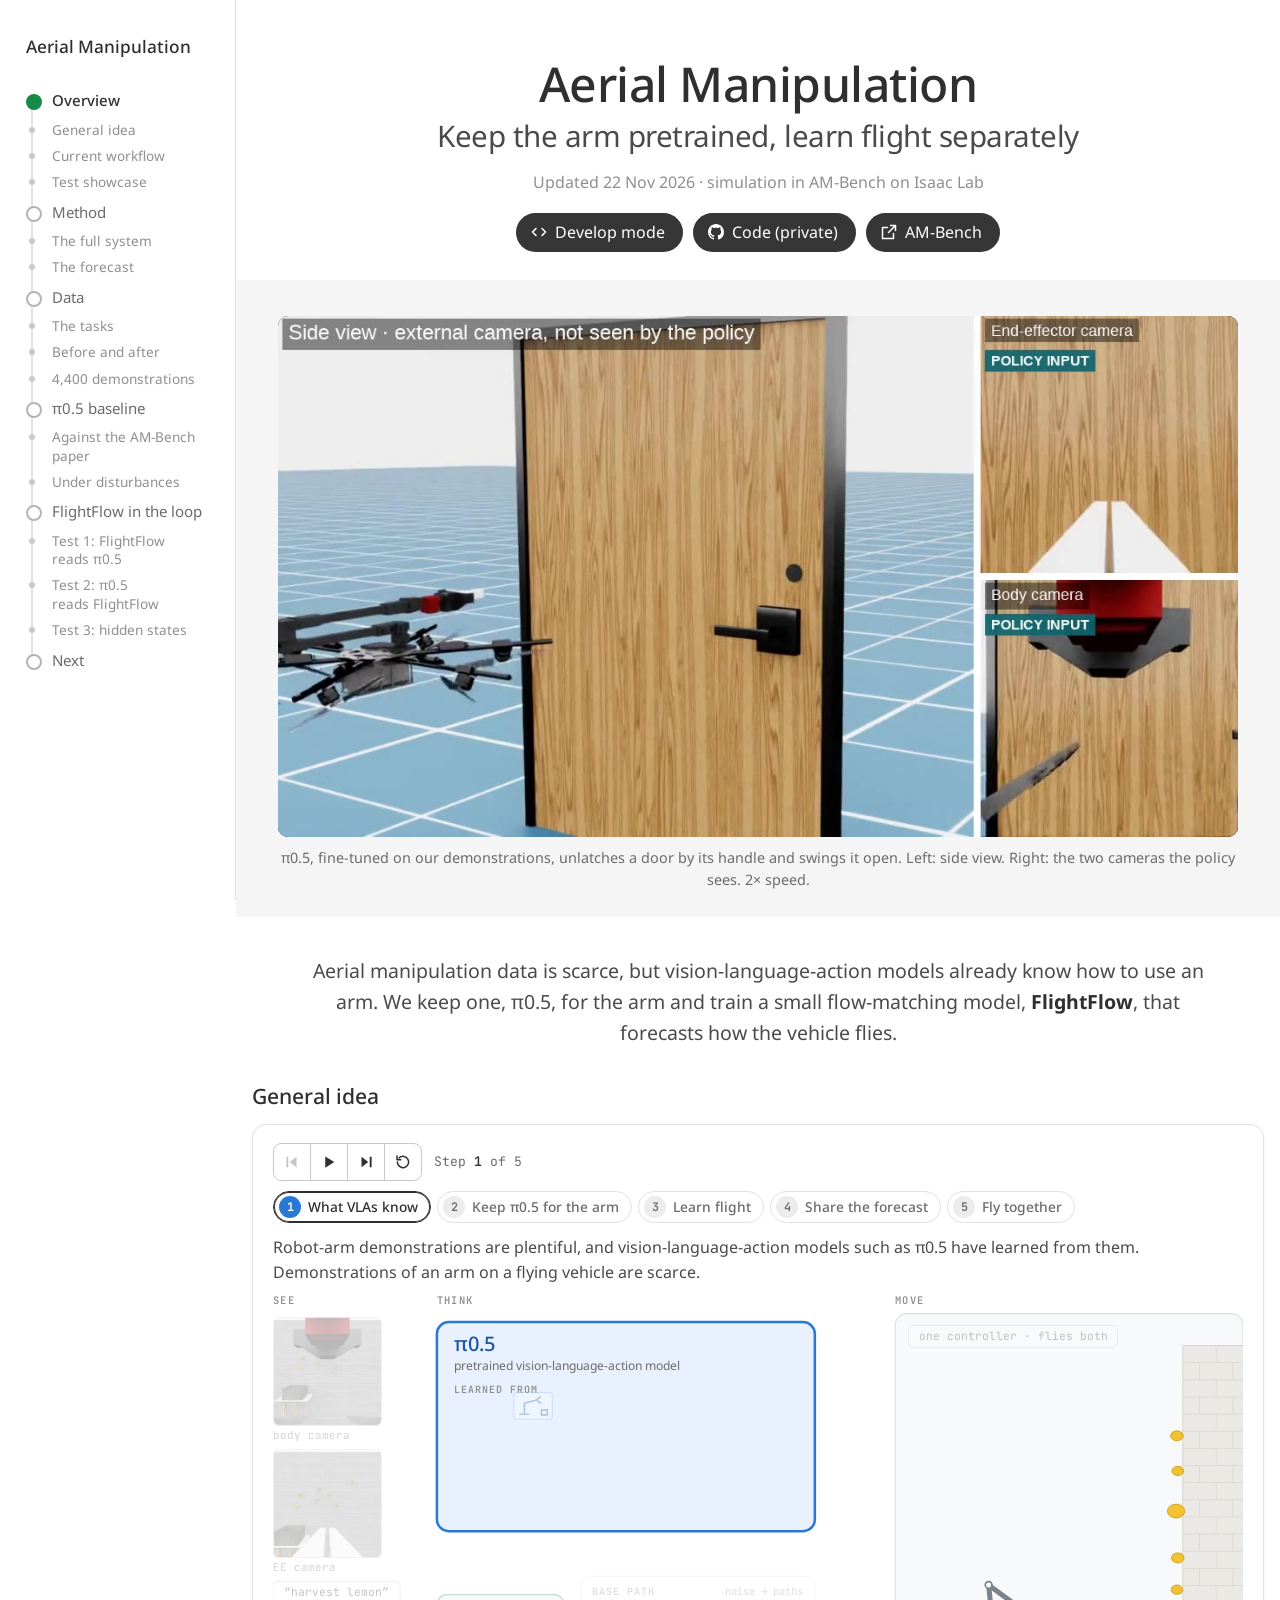
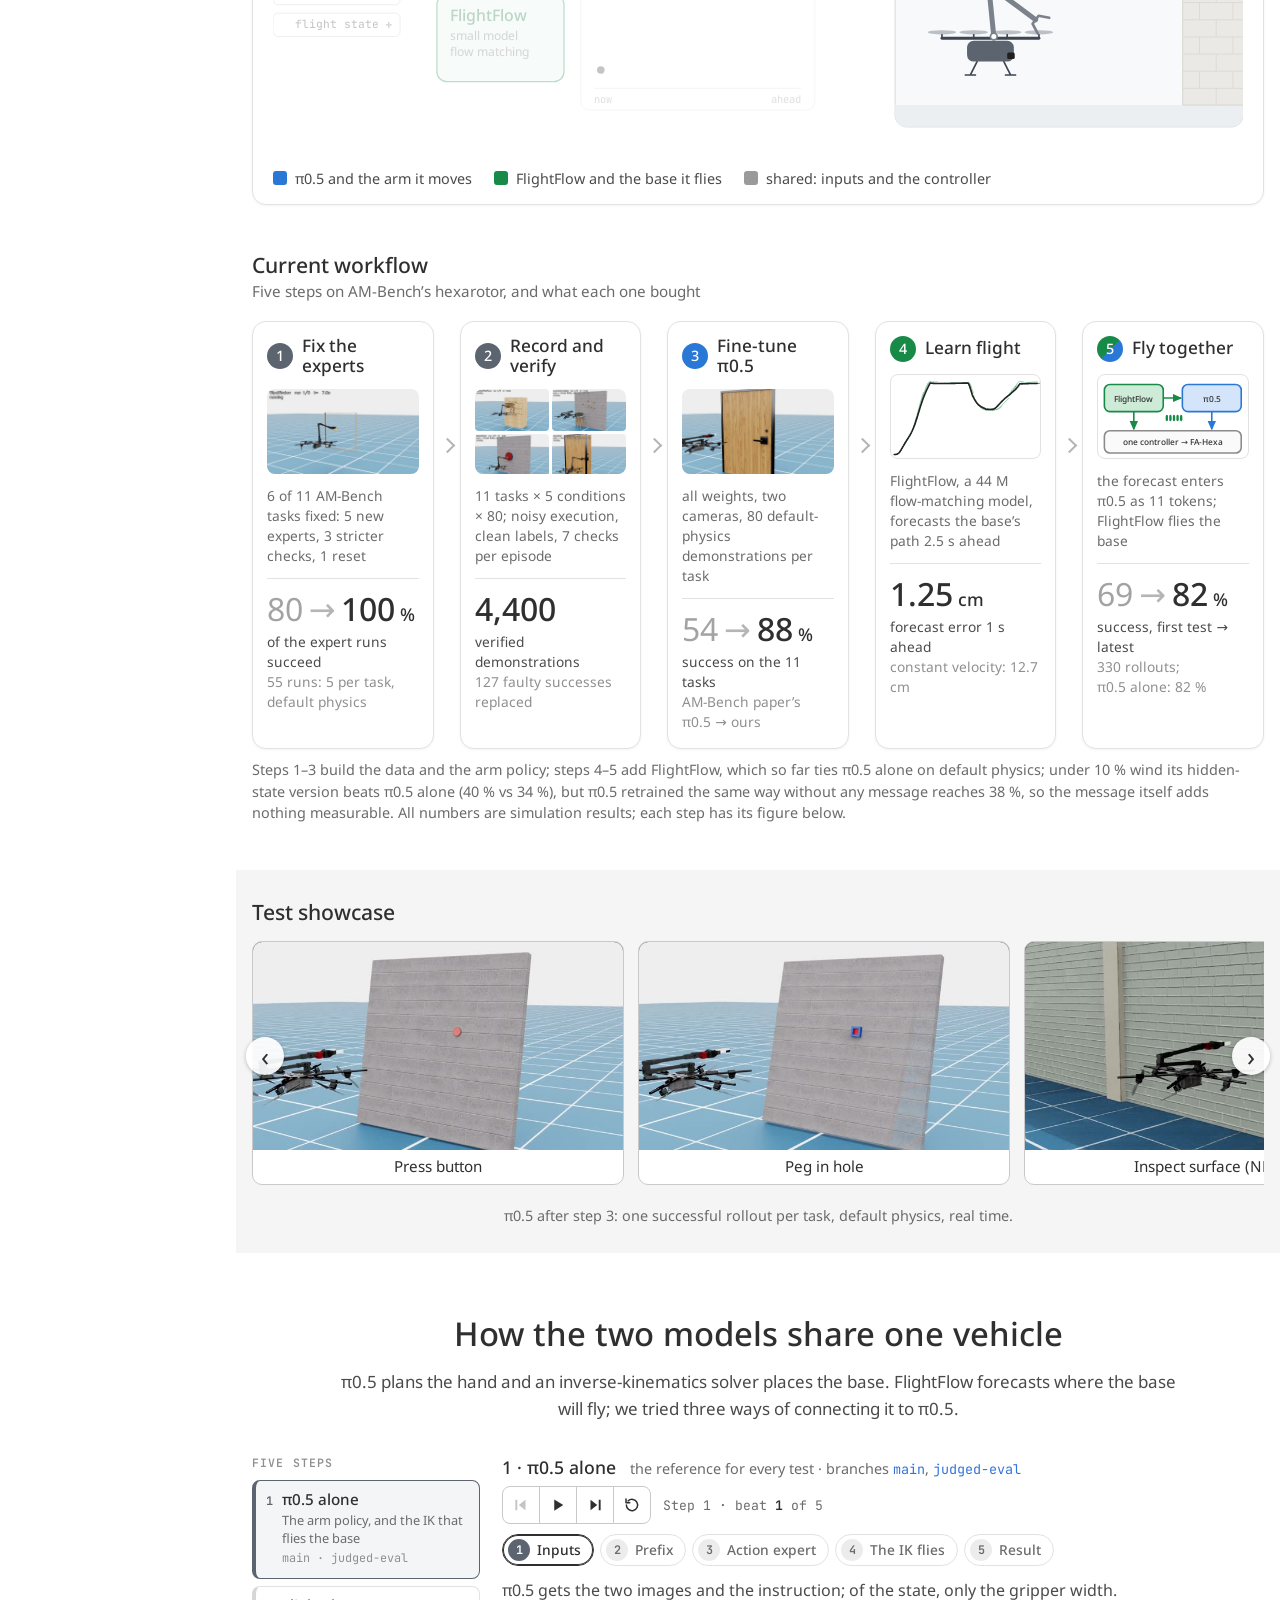
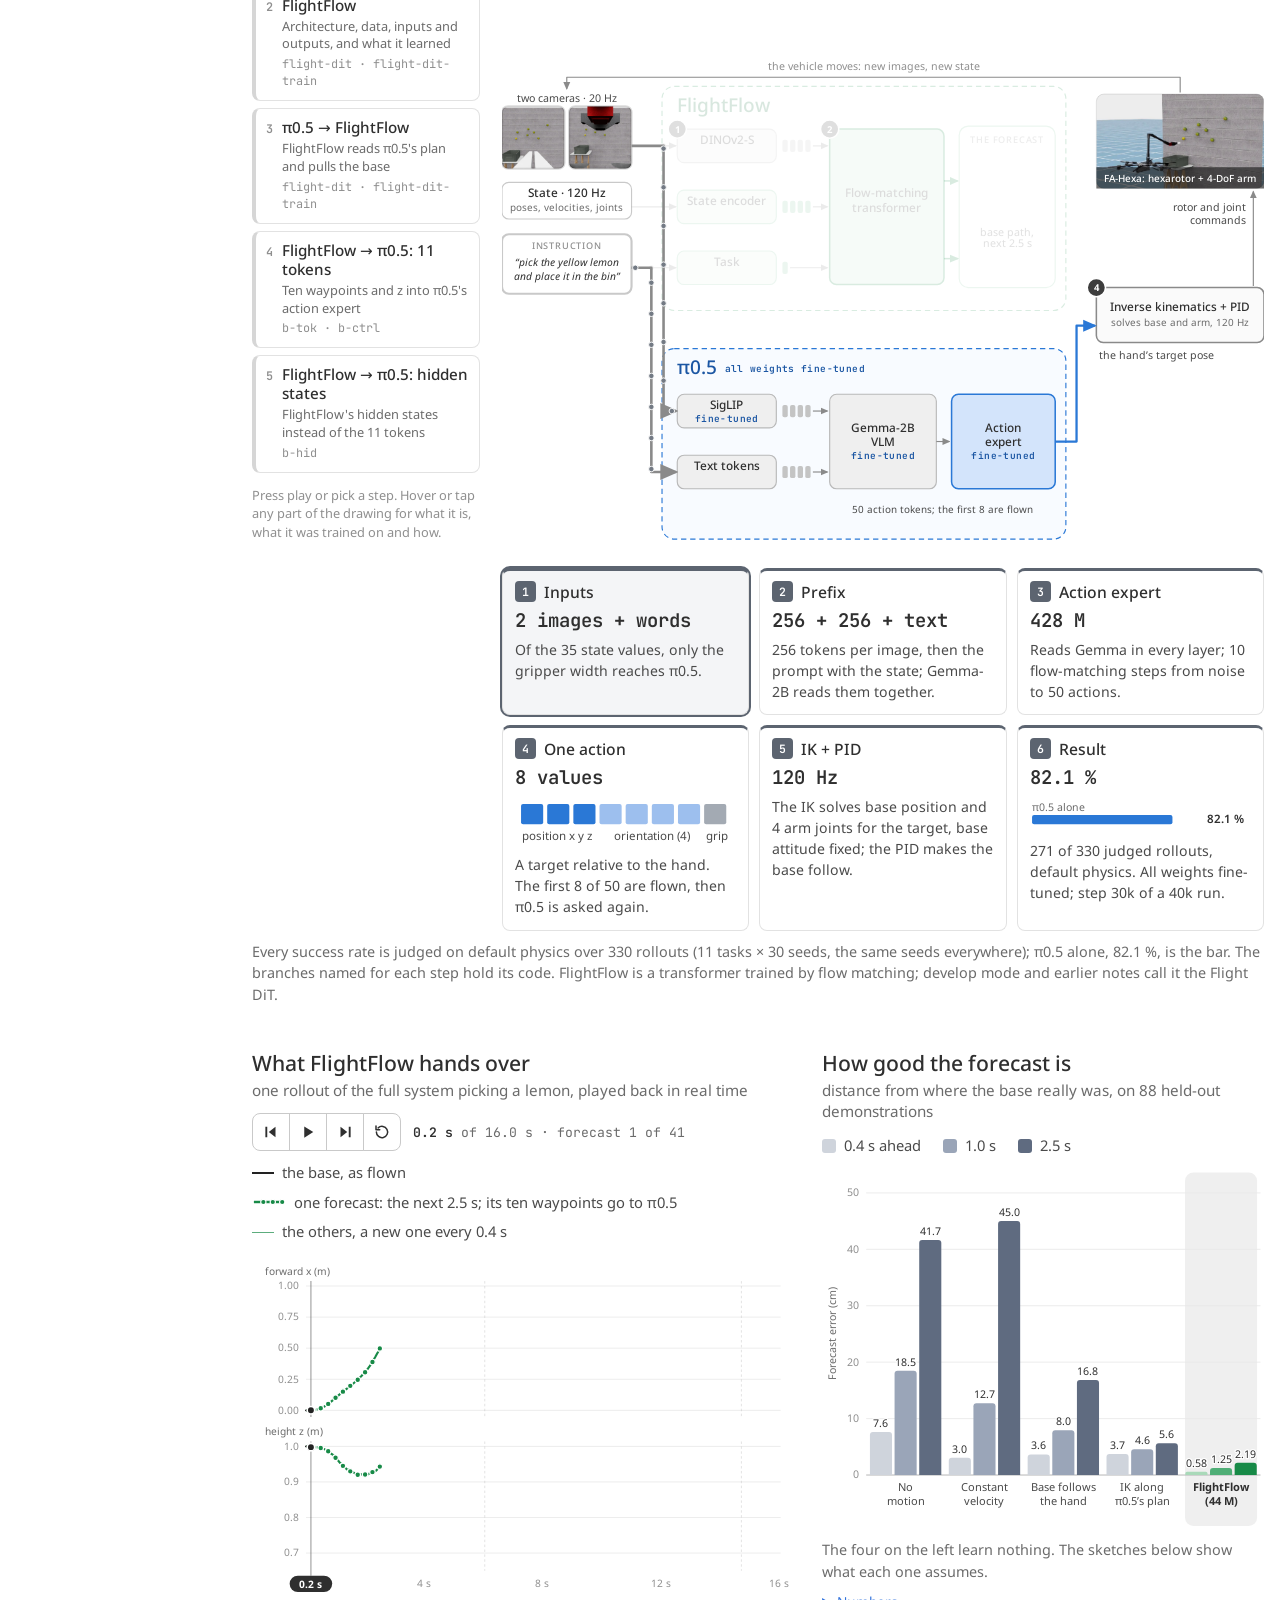
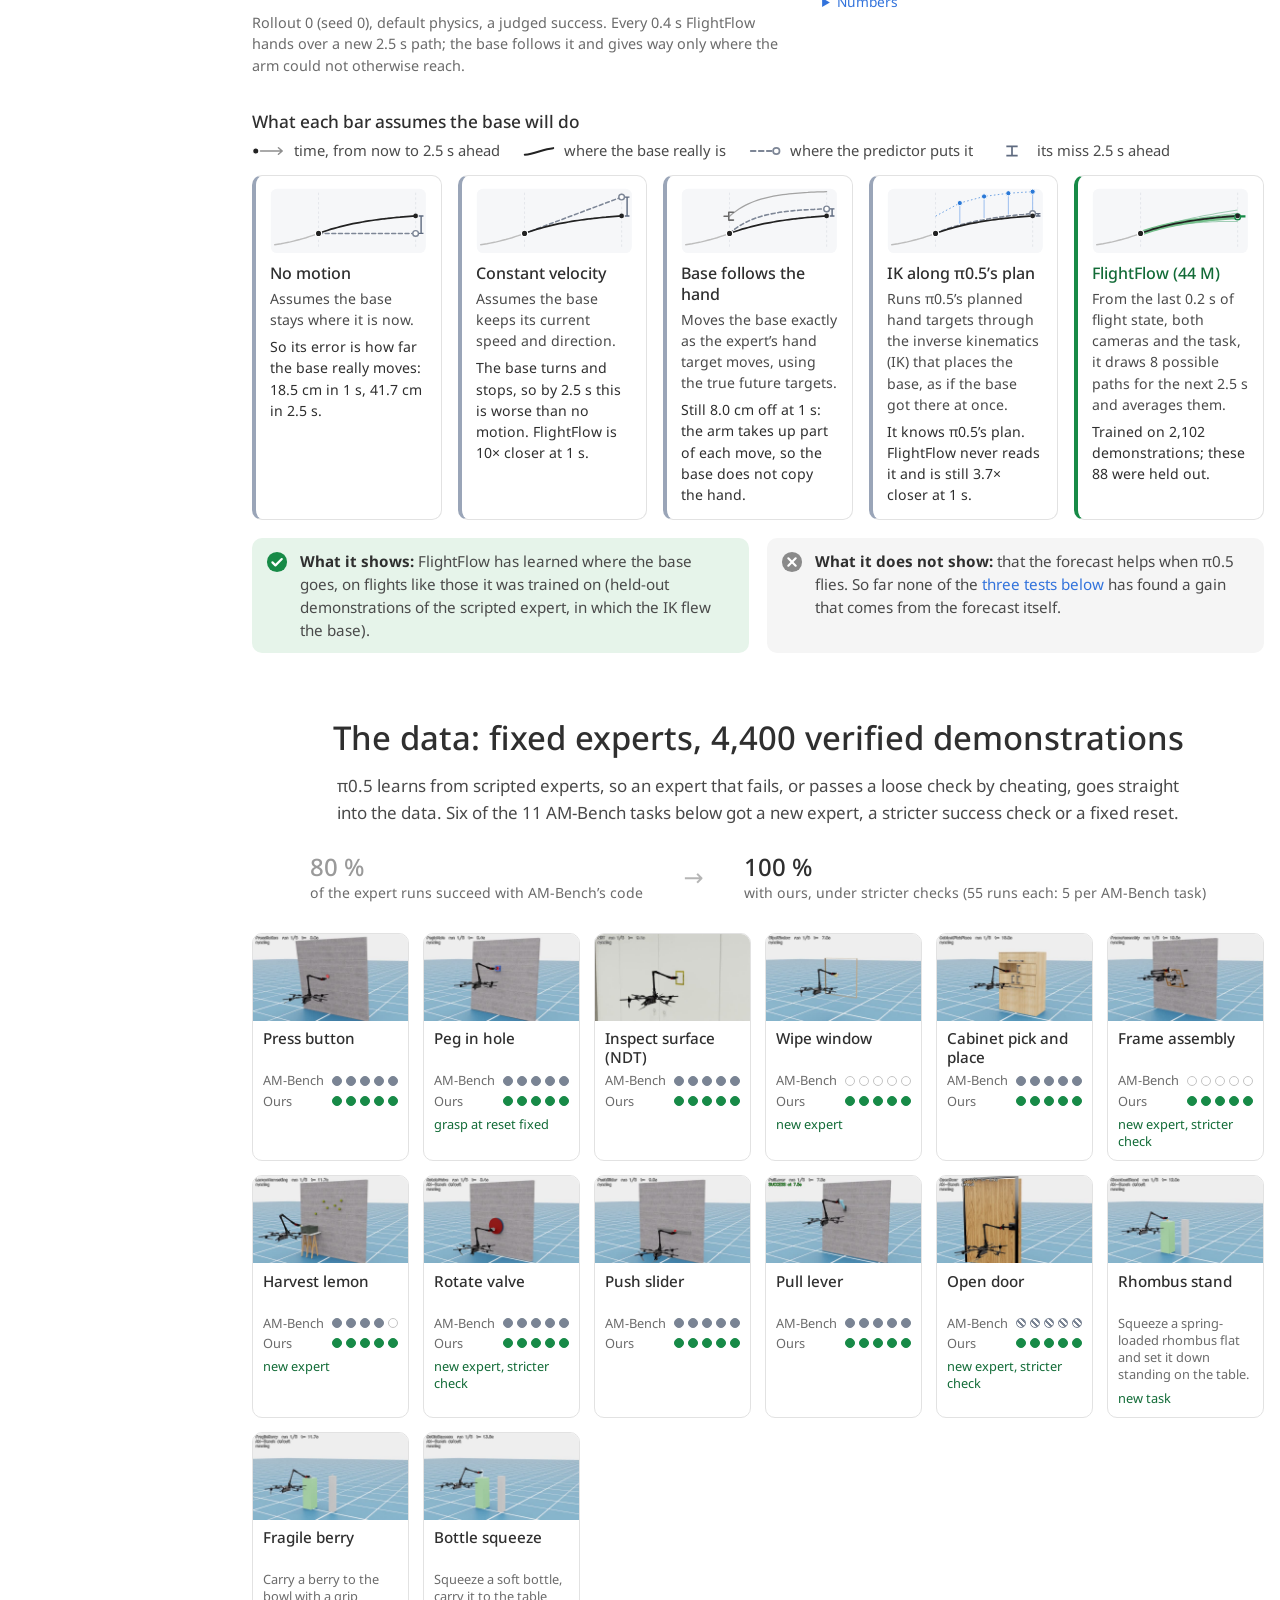
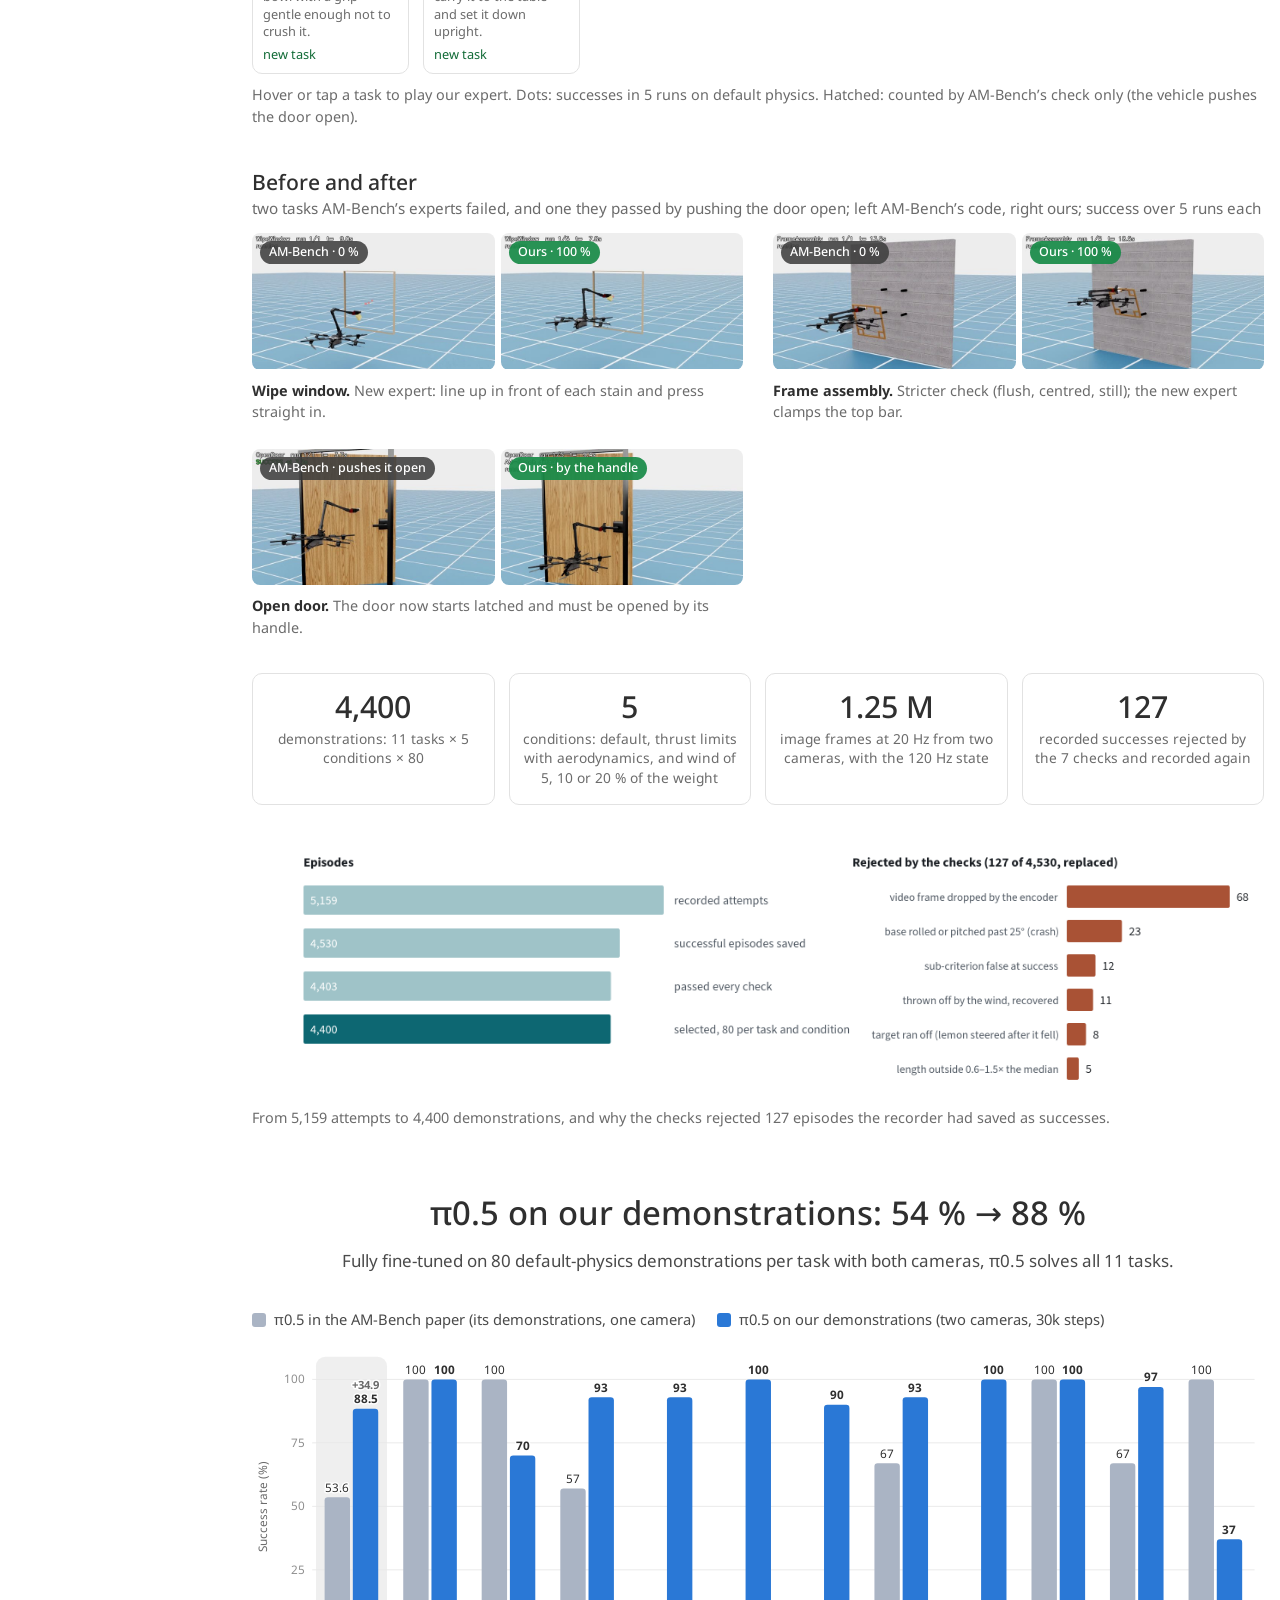
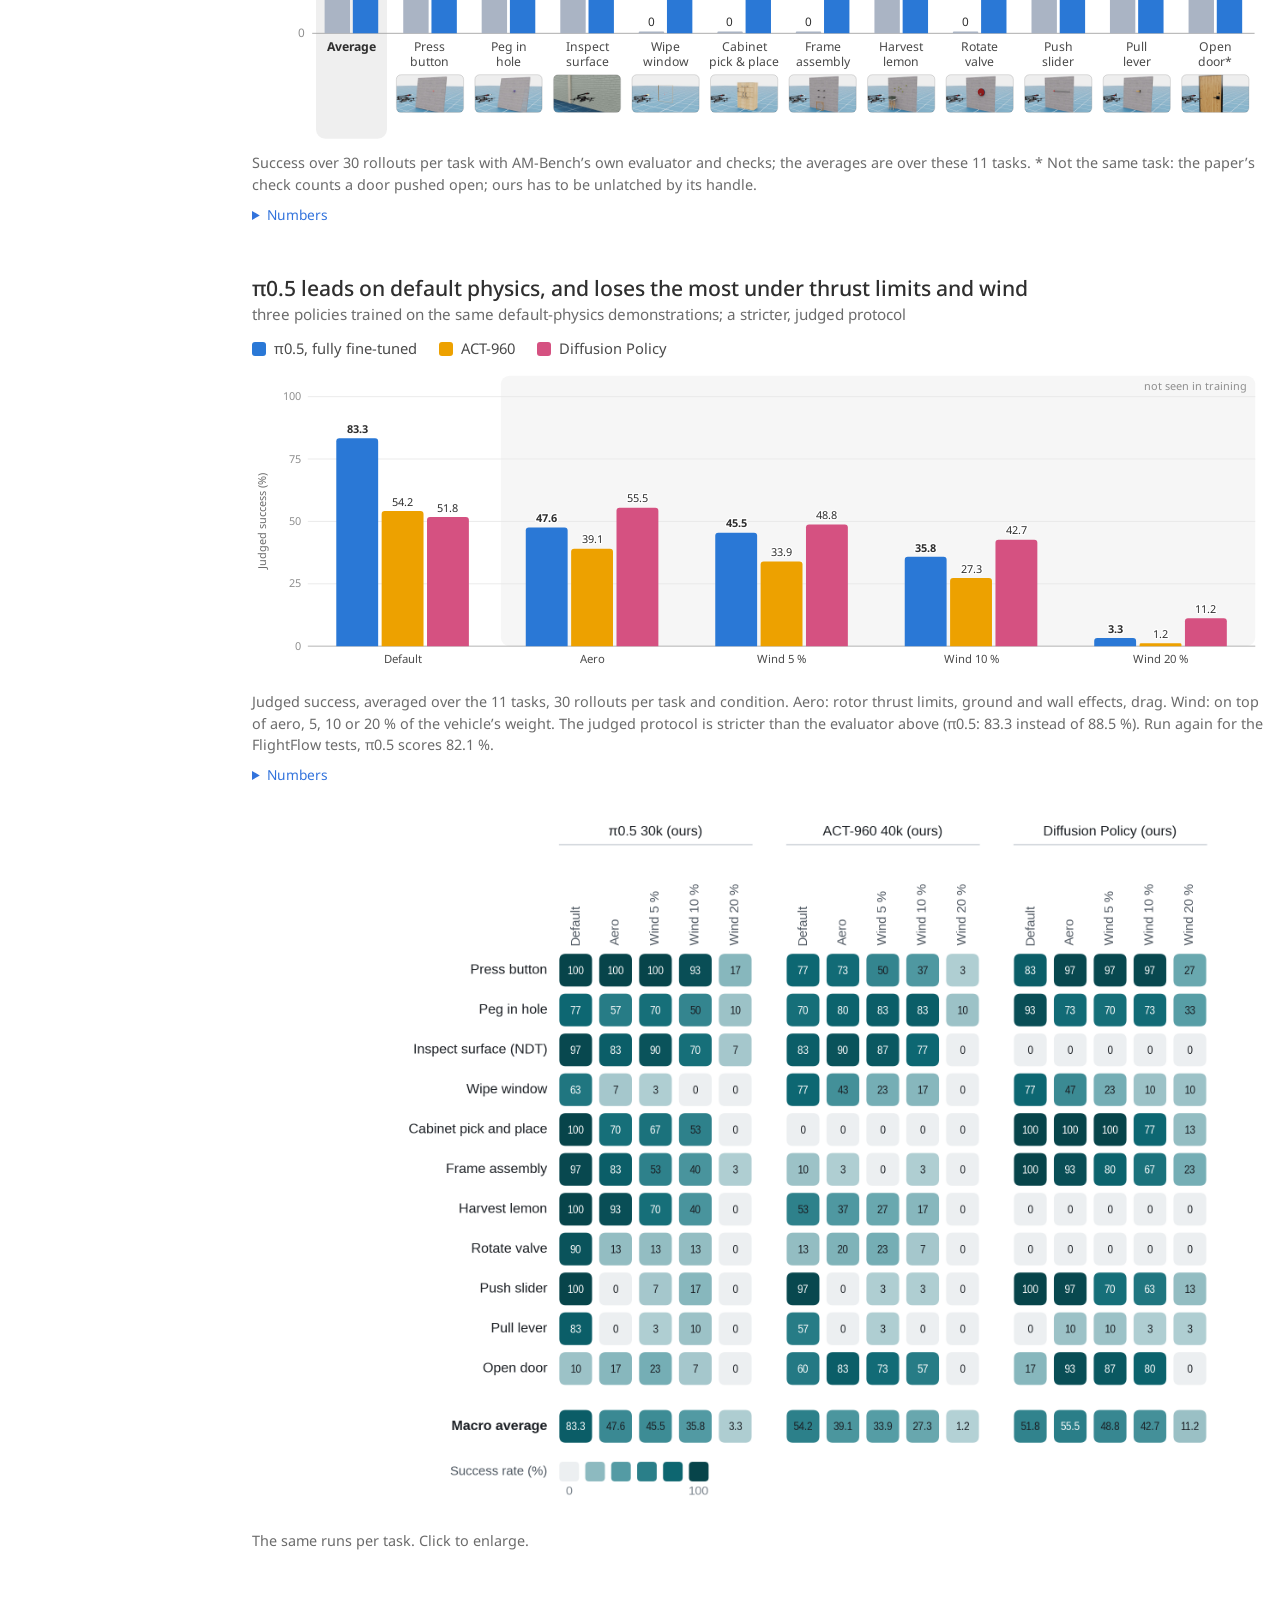
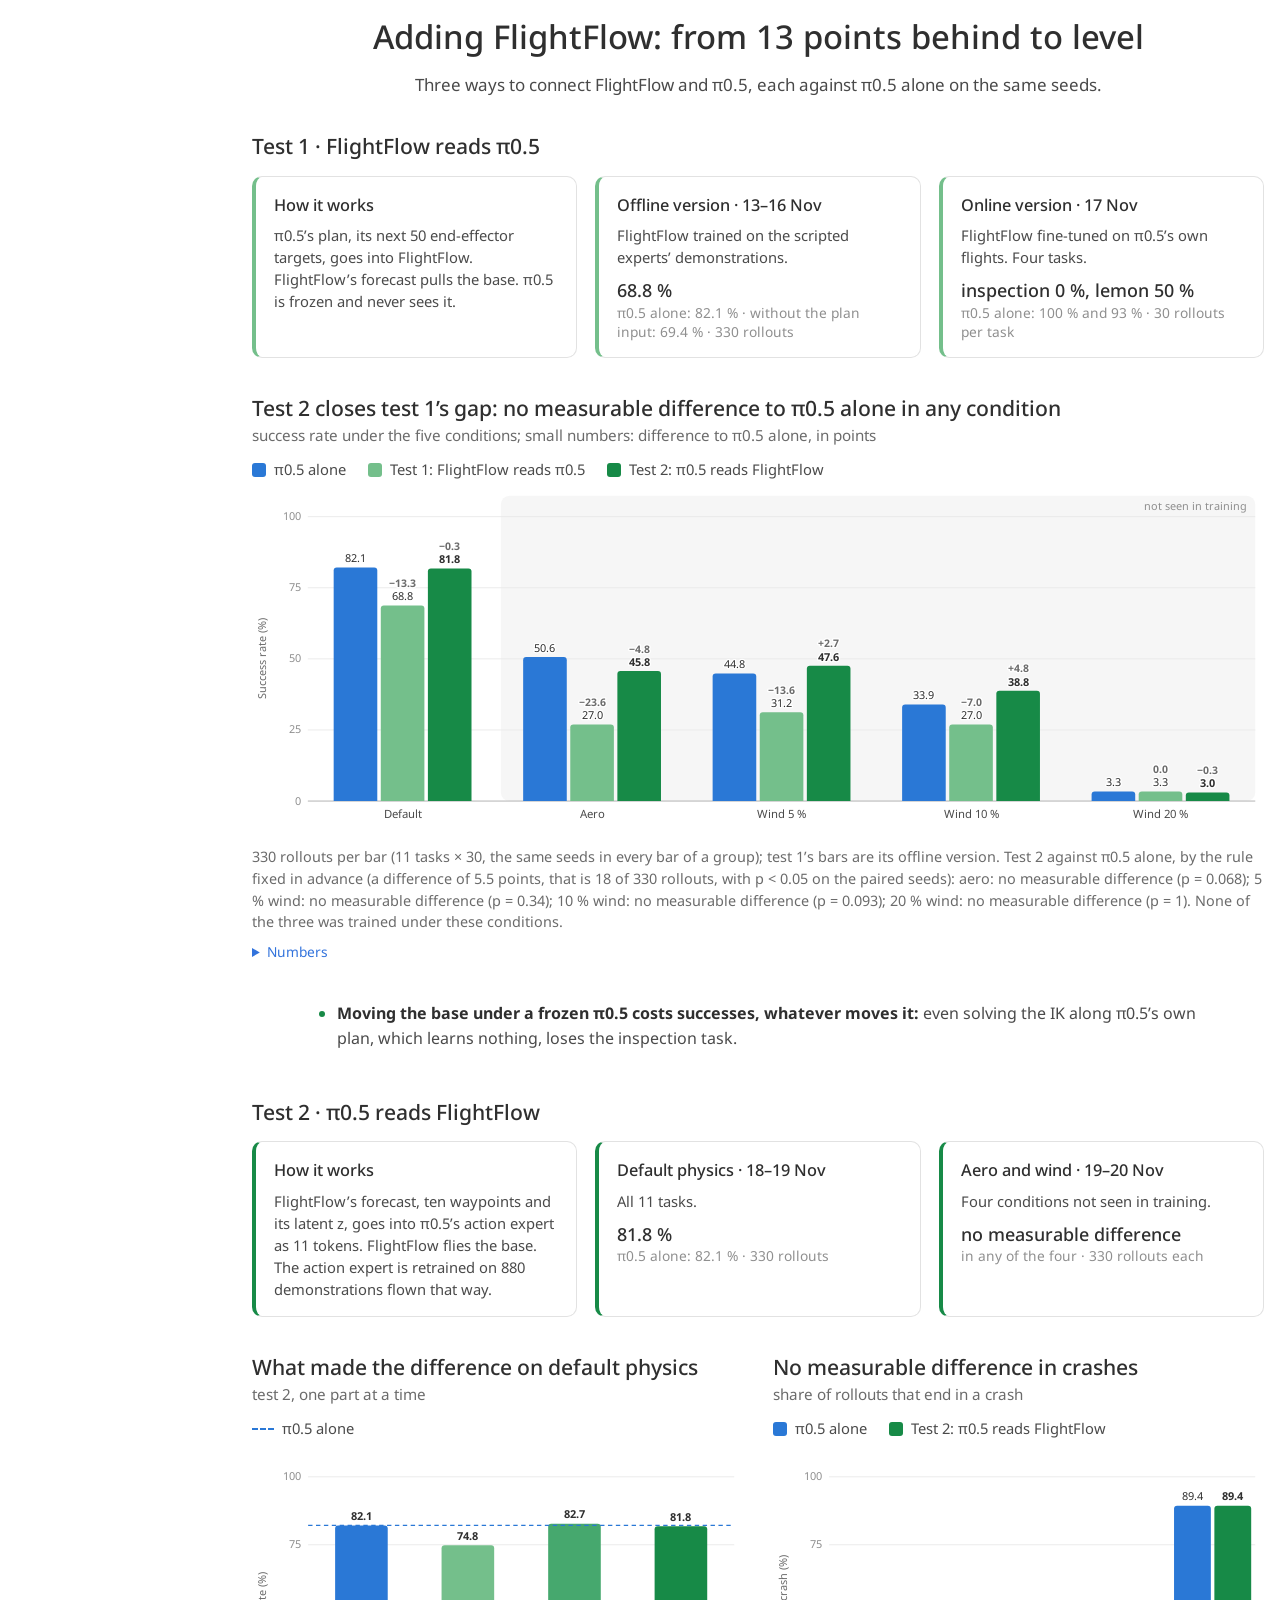
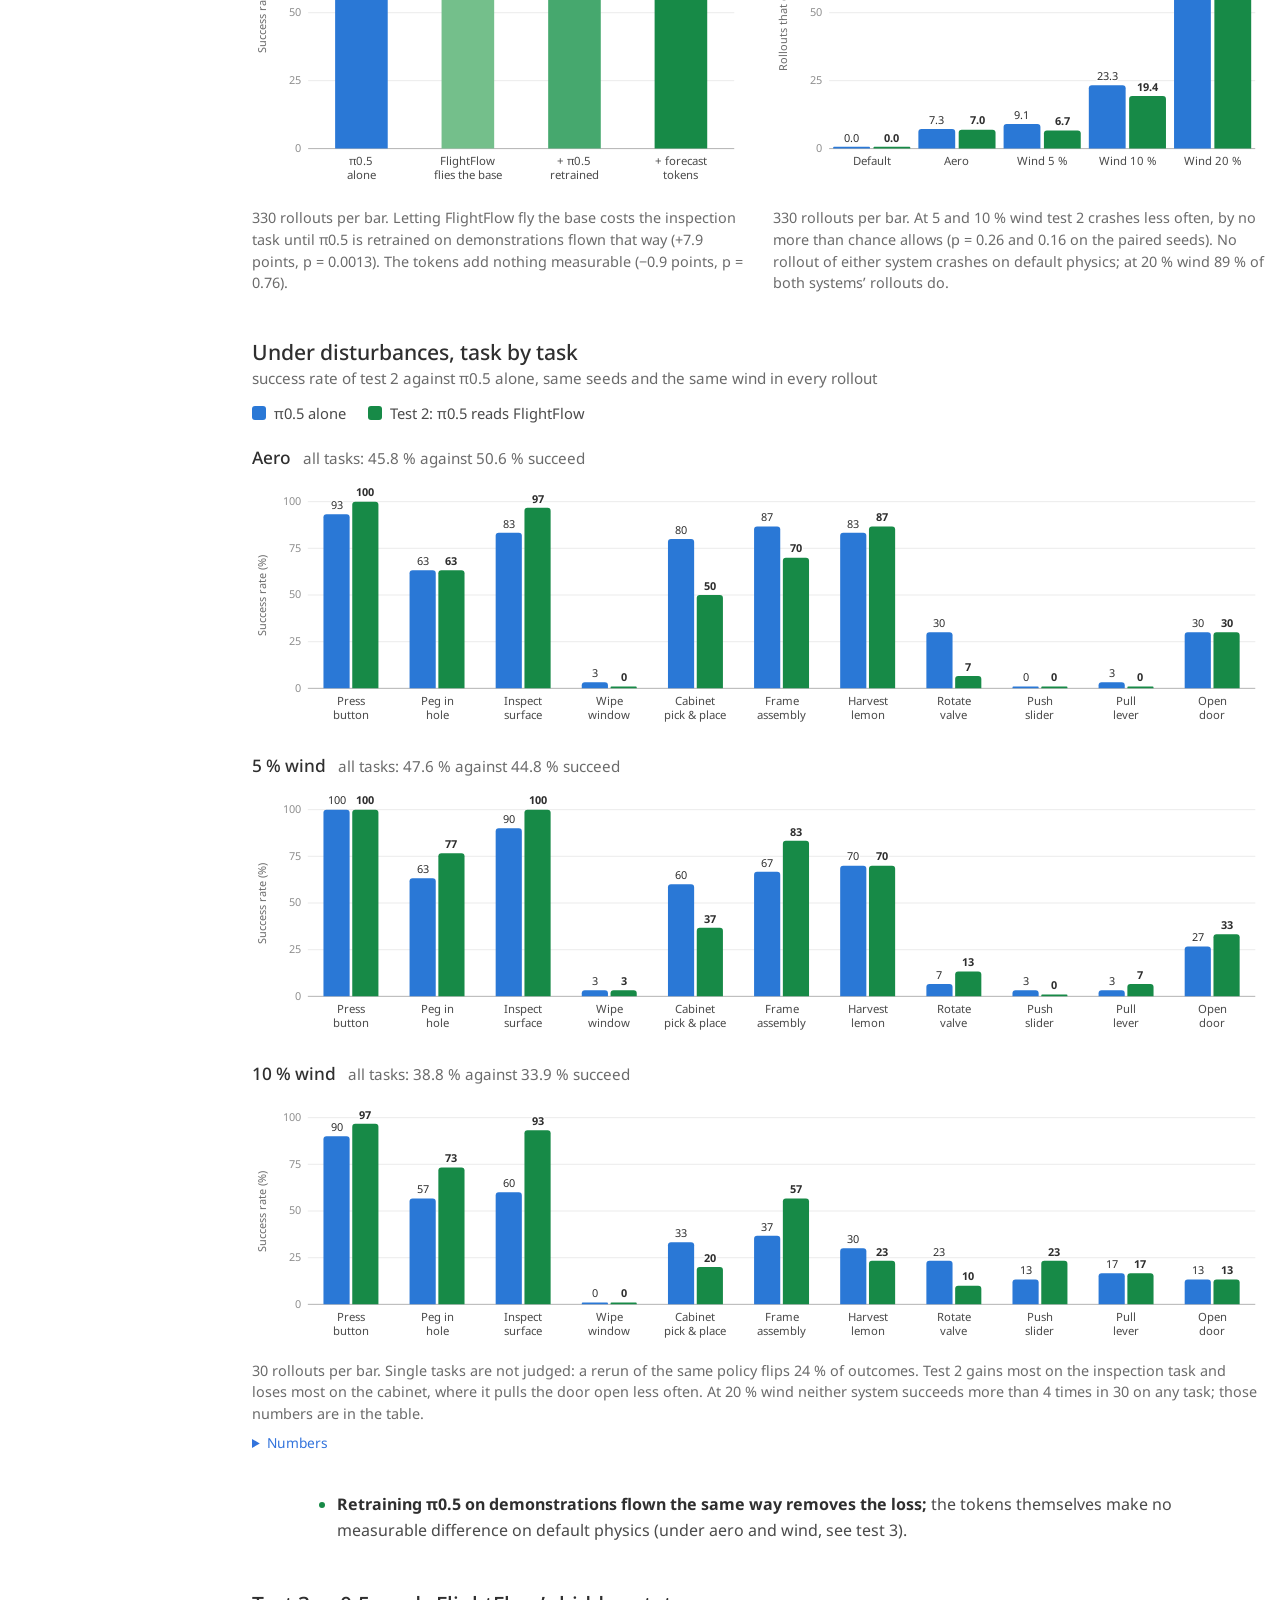
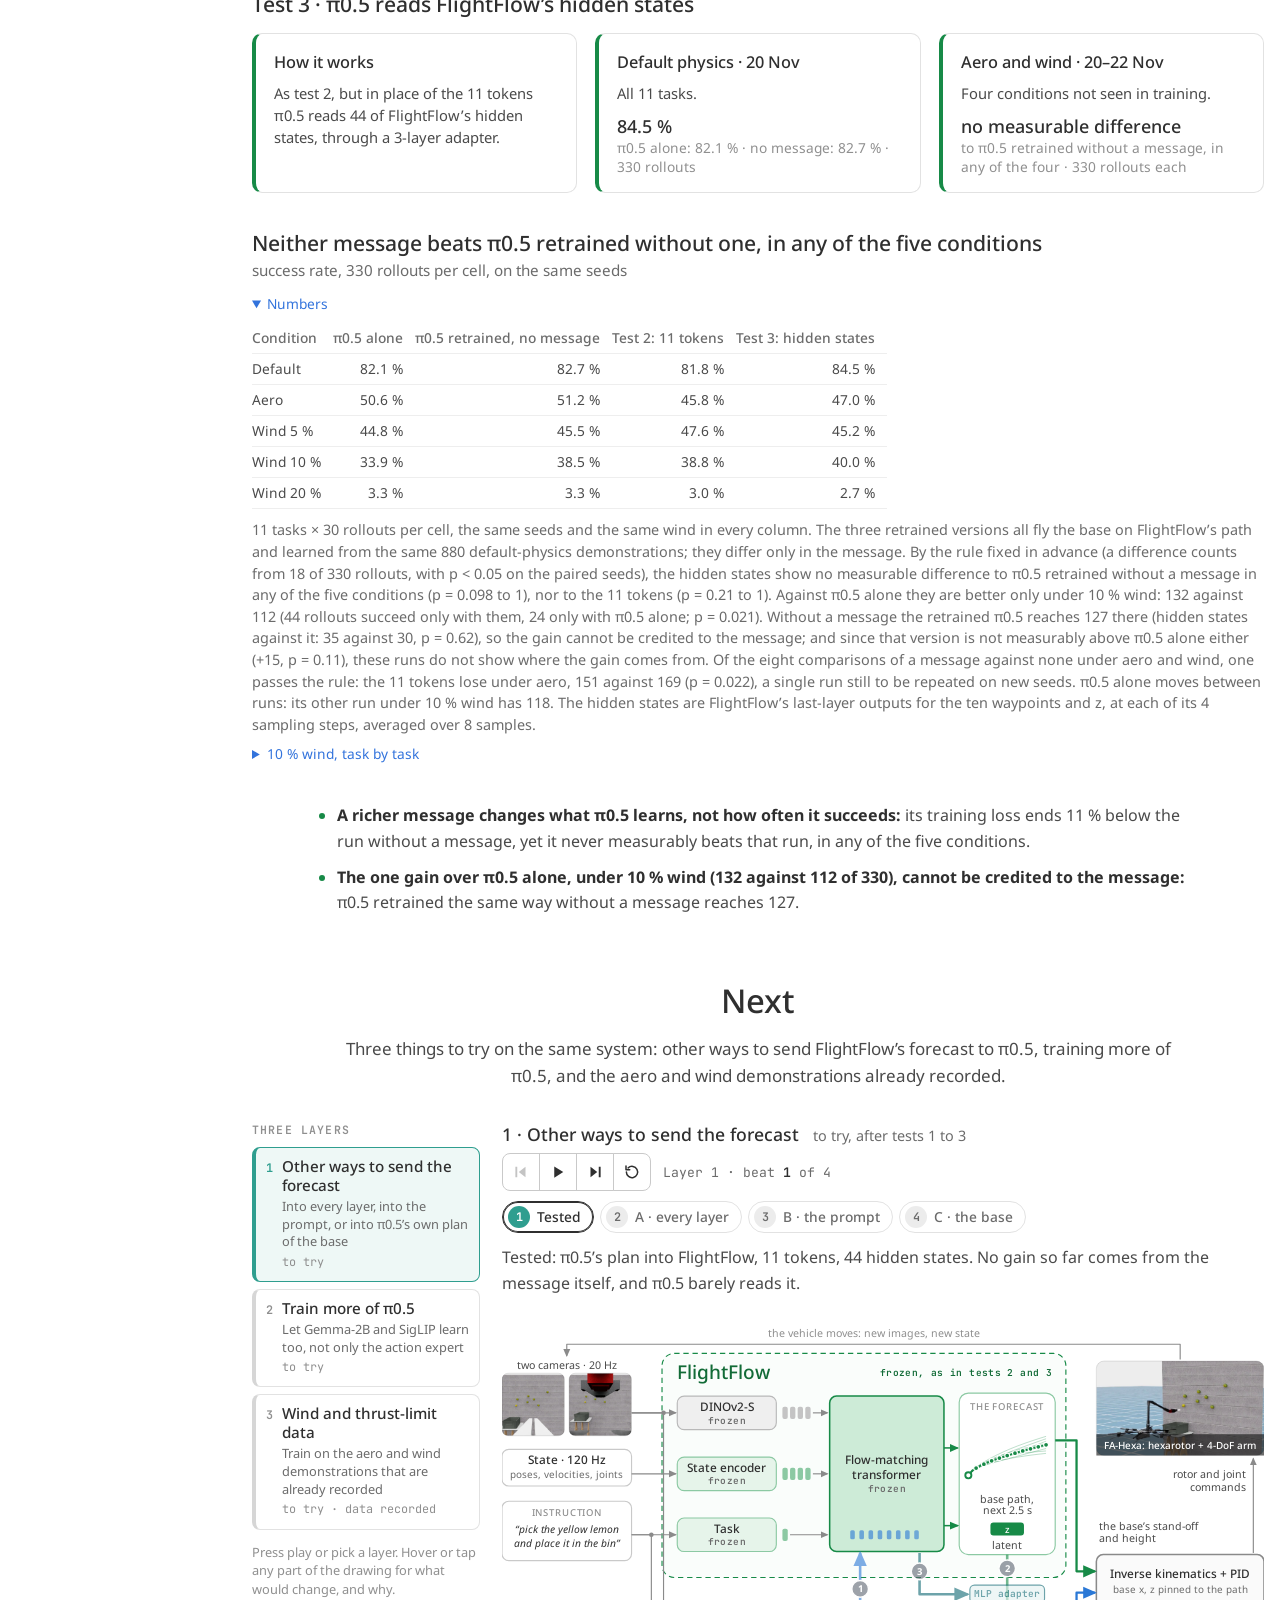
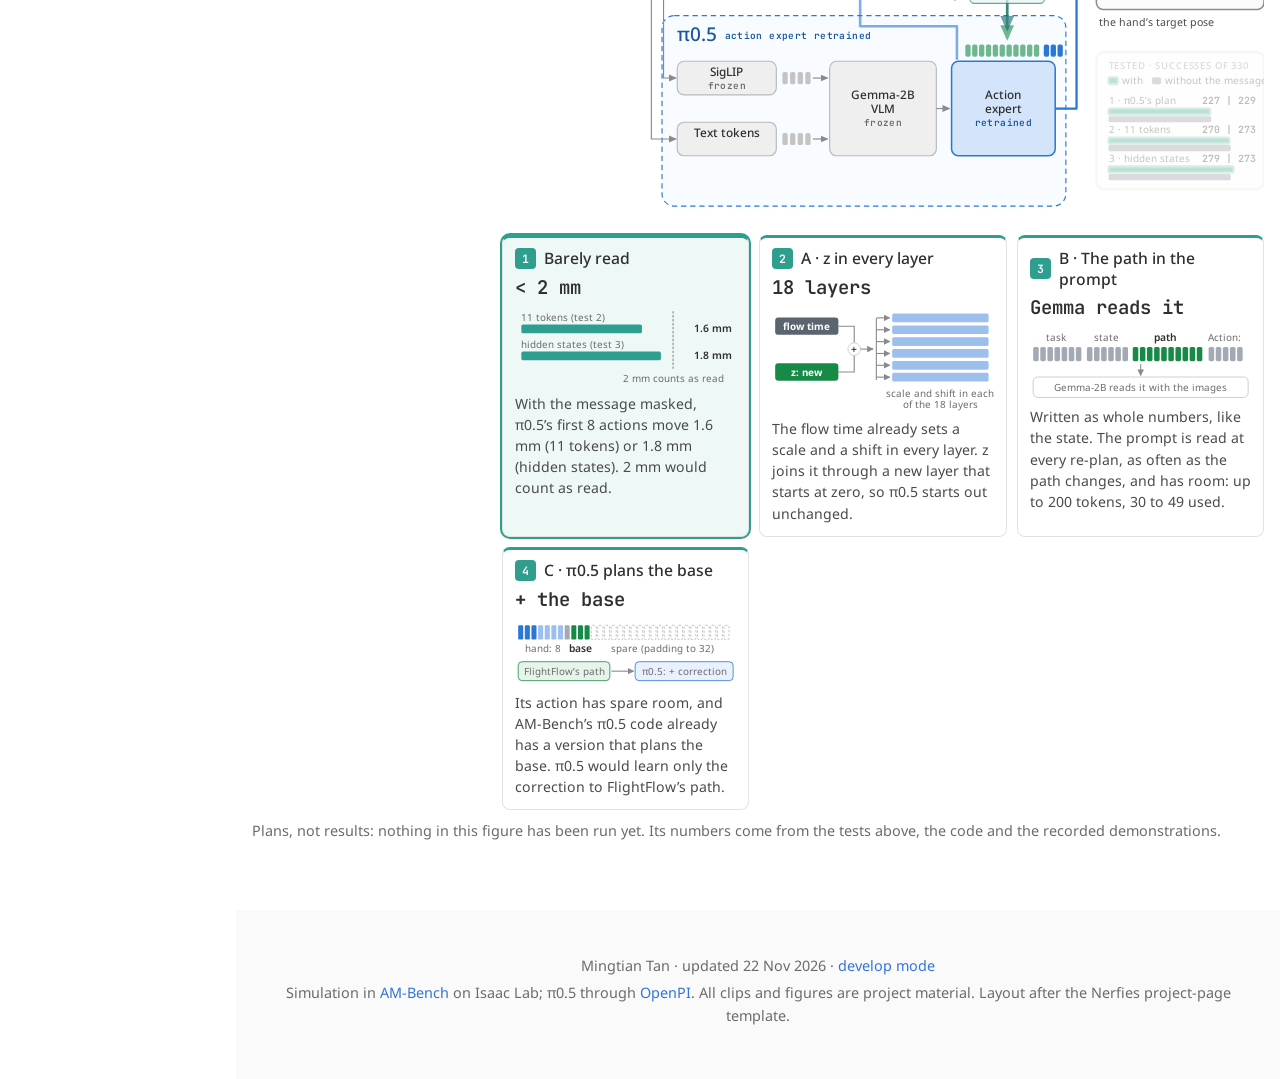
==== commit c9ffc7b0: "Test 3: aero, 5 % and 20 % wind, and the no-message column under all four From branch b-hid (b8e54d1" ====
--- a/index.html
+++ b/index.html
@@ -33,7 +33,7 @@
   <header class="hero" id="top">
     <div class="container">
       <h1 class="publication-title">Aerial Manipulation<span>Keep the arm pretrained, learn flight separately</span></h1>
-      <p class="date">Updated 20 Nov 2026 · simulation in AM-Bench on Isaac Lab</p>
+      <p class="date">Updated 22 Nov 2026 · simulation in AM-Bench on Isaac Lab</p>
       <nav class="links" aria-label="Links">
         <a class="button" href="develop.html"><svg viewBox="0 0 16 16" aria-hidden="true"><path d="M5 4.5 1.5 8 5 11.5M11 4.5 14.5 8 11 11.5" fill="none" stroke="currentColor" stroke-width="1.6" stroke-linecap="round" stroke-linejoin="round"/></svg><span>Develop mode</span></a>
         <a class="button" href="https://github.com/MingtianTan/Aerial_Manipulation_Code"><svg viewBox="0 0 16 16" aria-hidden="true"><path fill="currentColor" d="M8 0C3.58 0 0 3.58 0 8c0 3.54 2.29 6.53 5.47 7.59.4.07.55-.17.55-.38 0-.19-.01-.82-.01-1.49-2.01.37-2.53-.49-2.69-.94-.09-.23-.48-.94-.82-1.13-.28-.15-.68-.52-.01-.53.63-.01 1.08.58 1.23.82.72 1.21 1.87.87 2.33.66.07-.52.28-.87.51-1.07-1.78-.2-3.64-.89-3.64-3.95 0-.87.31-1.59.82-2.15-.08-.2-.36-1.02.08-2.12 0 0 .67-.21 2.2.82.64-.18 1.32-.27 2-.27.68 0 1.36.09 2 .27 1.53-1.04 2.2-.82 2.2-.82.44 1.1.16 1.92.08 2.12.51.56.82 1.27.82 2.15 0 3.07-1.87 3.75-3.65 3.95.29.25.54.73.54 1.48 0 1.07-.01 1.93-.01 2.2 0 .21.15.46.55.38A8.01 8.01 0 0 0 16 8c0-4.42-3.58-8-8-8z"/></svg><span>Code (private)</span></a>
@@ -88,7 +88,7 @@
         <li class="step fd"><div class="step-head"><span class="n">4</span>Learn flight</div><div class="shot plot"><svg class="fig plot mini" style="--w:188px" viewBox="0 0 188 106" role="img" aria-label="One rollout of the full system picking a lemon: the base’s flight and the paths FlightFlow handed over, forward position and height against time."><polyline points="4.0,100.0 4.6,100.0 5.1,100.0 5.7,100.0 6.2,99.8 6.8,99.7 7.4,99.5 7.9,99.4 8.5,99.1 9.0,98.7 9.6,98.4 10.2,98.0 10.7,97.4 11.3,96.7 11.8,96.0 12.4,95.1 13.0,94.3 13.5,93.4 14.1,92.4 14.6,91.4 15.2,90.5 15.8,89.5 16.3,88.6 16.9,87.7 17.4,86.7 18.0,85.8 18.6,85.0 19.1,84.1 19.7,83.3 20.2,82.5 20.8,81.4 21.4,80.5 21.9,79.7 22.5,78.7 23.0,77.8 23.6,76.9 24.2,75.7 24.7,74.6 25.3,73.4 25.8,72.2 26.4,71.2 27.0,69.8 27.5,68.3 28.1,66.8 28.6,65.1 29.2,63.5 29.8,61.4 30.3,59.5 30.9,57.5 31.4,55.5 32.0,53.2" class="fc"/><polyline points="13.0,93.6 13.5,92.6 14.1,91.6 14.6,90.6 15.2,89.7 15.8,88.7 16.3,87.8 16.9,86.9 17.4,86.0 18.0,85.1 18.6,84.2 19.1,83.3 19.7,82.4 20.2,81.5 20.8,80.5 21.4,79.6 21.9,78.6 22.5,77.6 23.0,76.6 23.6,75.6 24.2,74.5 24.7,73.3 25.3,72.2 25.8,70.8 26.4,69.5 27.0,68.1 27.5,66.6 28.1,65.1 28.6,63.6 29.2,62.0 29.8,60.1 30.3,58.3 30.9,56.4 31.4,54.5 32.0,52.5 32.6,50.6 33.1,48.6 33.7,46.4 34.2,44.2 34.8,42.1 35.4,40.2 35.9,38.0 36.5,36.0 37.0,34.1 37.6,32.0 38.2,30.4 38.7,28.3 39.3,26.5 39.8,24.8 40.4,23.2 41.0,21.6" class="fc"/><polyline points="21.9,78.7 22.5,77.8 23.0,76.9 23.6,76.0 24.2,75.0 24.7,74.0 25.3,72.9 25.8,71.8 26.4,70.5 27.0,69.3 27.5,68.1 28.1,66.7 28.6,65.3 29.2,63.8 29.8,62.2 30.3,60.6 30.9,58.9 31.4,57.1 32.0,55.3 32.6,53.4 33.1,51.4 33.7,49.4 34.2,47.5 34.8,45.4 35.4,43.3 35.9,41.2 36.5,39.2 37.0,37.2 37.6,35.3 38.2,33.3 38.7,31.4 39.3,29.5 39.8,27.5 40.4,25.8 41.0,24.1 41.5,22.4 42.1,20.8 42.7,19.2 43.2,17.8 43.8,16.4 44.3,14.9 44.9,13.7 45.5,12.5 46.0,11.4 46.6,10.5 47.1,9.7 47.7,9.1 48.3,8.6 48.8,8.6 49.4,8.2 49.9,8.2" class="fc"/><polyline points="30.9,59.4 31.4,57.6 32.0,55.9 32.6,54.0 33.1,52.0 33.7,50.0 34.2,47.9 34.8,45.9 35.4,43.8 35.9,41.9 36.5,39.8 37.0,37.9 37.6,36.0 38.2,34.1 38.7,32.2 39.3,30.5 39.8,28.7 40.4,27.1 41.0,25.4 41.5,23.9 42.1,22.3 42.7,20.8 43.2,19.3 43.8,17.8 44.3,16.2 44.9,14.7 45.5,13.4 46.0,12.1 46.6,11.1 47.1,10.1 47.7,9.5 48.3,8.9 48.8,8.5 49.4,8.4 49.9,8.4 50.5,8.5 51.1,8.7 51.6,8.6 52.2,8.7 52.7,8.7 53.3,8.6 53.9,8.7 54.4,8.7 55.0,8.6 55.5,8.7 56.1,8.8 56.7,8.8 57.2,8.7 57.8,8.7 58.3,8.7 58.9,8.6" class="fc"/><polyline points="39.8,31.2 40.4,29.6 41.0,28.1 41.5,26.6 42.1,25.1 42.7,23.7 43.2,22.3 43.8,20.9 44.3,19.6 44.9,18.3 45.5,17.1 46.0,16.0 46.6,14.8 47.1,13.8 47.7,12.8 48.3,11.9 48.8,11.2 49.4,10.6 49.9,10.1 50.5,10.0 51.1,9.9 51.6,10.0 52.2,10.2 52.7,10.3 53.3,10.5 53.9,10.5 54.4,10.6 55.0,10.6 55.5,10.6 56.1,10.6 56.7,10.6 57.2,10.7 57.8,10.6 58.3,10.6 58.9,10.6 59.5,10.5 60.0,10.7 60.6,10.5 61.1,10.5 61.7,10.6 62.3,10.5 62.8,10.7 63.4,10.6 63.9,10.5 64.5,10.7 65.1,10.7 65.6,10.6 66.2,10.8 66.7,10.7 67.3,10.8 67.9,10.8" class="fc"/><polyline points="48.8,10.8 49.4,10.6 49.9,10.7 50.5,10.7 51.1,10.7 51.6,10.7 52.2,10.7 52.7,10.8 53.3,10.8 53.9,10.8 54.4,10.8 55.0,10.8 55.5,10.8 56.1,10.8 56.7,10.8 57.2,10.8 57.8,10.8 58.3,10.7 58.9,10.7 59.5,10.7 60.0,10.8 60.6,10.7 61.1,10.7 61.7,10.7 62.3,10.6 62.8,10.7 63.4,10.6 63.9,10.6 64.5,10.6 65.1,10.7 65.6,10.5 66.2,10.6 66.7,10.6 67.3,10.5 67.9,10.6 68.4,10.6 69.0,10.5 69.5,10.6 70.1,10.6 70.7,10.5 71.2,10.6 71.8,10.6 72.3,10.5 72.9,10.6 73.5,10.6 74.0,10.6 74.6,10.5 75.1,10.5 75.7,10.6 76.3,10.7 76.8,10.6" class="fc"/><polyline points="57.8,10.7 58.3,10.8 58.9,10.8 59.5,10.7 60.0,10.7 60.6,10.7 61.1,10.7 61.7,10.7 62.3,10.7 62.8,10.6 63.4,10.6 63.9,10.6 64.5,10.6 65.1,10.6 65.6,10.6 66.2,10.5 66.7,10.5 67.3,10.5 67.9,10.5 68.4,10.5 69.0,10.4 69.5,10.4 70.1,10.4 70.7,10.4 71.2,10.4 71.8,10.4 72.3,10.4 72.9,10.4 73.5,10.4 74.0,10.3 74.6,10.4 75.1,10.4 75.7,10.4 76.3,10.4 76.8,10.4 77.4,10.4 77.9,10.4 78.5,10.4 79.1,10.4 79.6,10.4 80.2,10.3 80.7,10.4 81.3,10.4 81.9,10.4 82.4,10.3 83.0,10.3 83.5,10.3 84.1,10.3 84.7,10.3 85.2,10.3 85.8,10.2" class="fc"/><polyline points="66.7,10.6 67.3,10.6 67.9,10.6 68.4,10.6 69.0,10.6 69.5,10.6 70.1,10.6 70.7,10.6 71.2,10.5 71.8,10.5 72.3,10.5 72.9,10.5 73.5,10.5 74.0,10.5 74.6,10.5 75.1,10.5 75.7,10.4 76.3,10.4 76.8,10.4 77.4,10.4 77.9,10.4 78.5,10.4 79.1,10.4 79.6,10.4 80.2,10.4 80.7,10.4 81.3,10.4 81.9,10.4 82.4,10.4 83.0,10.4 83.5,10.5 84.1,10.5 84.7,10.5 85.2,10.5 85.8,10.5 86.3,10.5 86.9,10.5 87.5,10.6 88.0,10.6 88.6,10.6 89.1,10.6 89.7,10.6 90.3,10.5 90.8,10.6 91.4,10.5 91.9,10.6 92.5,10.5 93.1,10.5 93.6,10.5 94.2,10.5 94.7,10.5" class="fc"/><polyline points="75.7,10.5 76.3,10.5 76.8,10.5 77.4,10.5 77.9,10.5 78.5,10.5 79.1,10.5 79.6,10.5 80.2,10.4 80.7,10.4 81.3,10.4 81.9,10.4 82.4,10.3 83.0,10.3 83.5,10.3 84.1,10.3 84.7,10.2 85.2,10.3 85.8,10.2 86.3,10.2 86.9,10.1 87.5,10.1 88.0,10.1 88.6,10.1 89.1,10.1 89.7,10.0 90.3,10.0 90.8,10.0 91.4,9.9 91.9,9.9 92.5,9.9 93.1,9.8 93.6,9.8 94.2,9.8 94.7,9.8 95.3,9.9 95.9,9.8 96.4,9.9 97.0,9.9 97.5,10.0 98.1,10.1 98.7,10.2 99.2,10.5 99.8,11.4 100.3,12.9 100.9,14.8 101.5,16.6 102.0,18.1 102.6,19.5 103.1,21.1 103.7,22.4" class="fc"/><polyline points="84.7,10.3 85.2,10.3 85.8,10.3 86.3,10.3 86.9,10.4 87.5,10.4 88.0,10.4 88.6,10.4 89.1,10.4 89.7,10.4 90.3,10.5 90.8,10.4 91.4,10.5 91.9,10.4 92.5,10.5 93.1,10.5 93.6,10.4 94.2,10.4 94.7,10.5 95.3,10.5 95.9,10.5 96.4,10.6 97.0,10.7 97.5,10.7 98.1,11.1 98.7,11.8 99.2,12.9 99.8,14.7 100.3,16.6 100.9,18.2 101.5,20.0 102.0,21.7 102.6,23.4 103.1,25.0 103.7,26.5 104.3,27.5 104.8,29.1 105.4,30.1 105.9,31.2 106.5,32.3 107.1,33.0 107.6,34.1 108.2,34.8 108.7,35.3 109.3,36.1 109.9,36.5 110.4,37.3 111.0,37.9 111.5,38.4 112.1,38.7 112.7,39.1" class="fc"/><polyline points="93.6,10.1 94.2,10.1 94.7,10.1 95.3,10.1 95.9,10.1 96.4,10.1 97.0,10.2 97.5,10.8 98.1,12.6 98.7,14.7 99.2,16.5 99.8,18.1 100.3,19.7 100.9,21.3 101.5,22.7 102.0,24.4 102.6,25.8 103.1,27.0 103.7,28.4 104.3,29.6 104.8,30.9 105.4,31.9 105.9,32.8 106.5,33.9 107.1,34.7 107.6,35.6 108.2,36.3 108.7,37.1 109.3,37.6 109.9,38.5 110.4,39.0 111.0,39.5 111.5,40.1 112.1,40.6 112.7,41.0 113.2,41.5 113.8,41.8 114.4,42.1 114.9,42.6 115.5,42.8 116.0,43.2 116.6,43.5 117.2,43.6 117.7,43.9 118.3,43.9 118.8,44.0 119.4,44.2 120.0,44.3 120.5,44.6 121.1,44.5 121.6,44.6" class="fc"/><polyline points="102.6,26.4 103.1,27.8 103.7,29.0 104.3,30.1 104.8,31.1 105.4,32.1 105.9,33.0 106.5,33.9 107.1,34.7 107.6,35.6 108.2,36.3 108.7,37.0 109.3,37.6 109.9,38.3 110.4,38.8 111.0,39.3 111.5,39.7 112.1,40.2 112.7,40.5 113.2,40.9 113.8,41.3 114.4,41.6 114.9,41.9 115.5,42.2 116.0,42.5 116.6,42.7 117.2,42.9 117.7,43.1 118.3,43.2 118.8,43.3 119.4,43.5 120.0,43.7 120.5,43.7 121.1,43.9 121.6,44.0 122.2,44.0 122.8,44.1 123.3,44.1 123.9,44.2 124.4,44.3 125.0,44.4 125.6,44.4 126.1,44.4 126.7,44.4 127.2,44.3 127.8,44.3 128.4,44.3 128.9,44.3 129.5,44.1 130.0,44.1 130.6,44.0" class="fc"/><polyline points="111.5,38.7 112.1,39.2 112.7,39.7 113.2,40.0 113.8,40.4 114.4,40.7 114.9,41.0 115.5,41.2 116.0,41.5 116.6,41.7 117.2,41.9 117.7,42.1 118.3,42.3 118.8,42.5 119.4,42.6 120.0,42.8 120.5,42.9 121.1,43.0 121.6,43.1 122.2,43.3 122.8,43.3 123.3,43.4 123.9,43.5 124.4,43.6 125.0,43.6 125.6,43.7 126.1,43.7 126.7,43.7 127.2,43.7 127.8,43.8 128.4,43.8 128.9,43.7 129.5,43.7 130.0,43.7 130.6,43.7 131.2,43.7 131.7,43.5 132.3,43.4 132.8,43.4 133.4,43.2 134.0,43.1 134.5,42.9 135.1,42.6 135.6,42.5 136.2,42.1 136.8,41.7 137.3,41.4 137.9,40.9 138.4,40.6 139.0,39.8 139.6,39.3" class="fc"/><polyline points="120.5,43.2 121.1,43.2 121.6,43.2 122.2,43.3 122.8,43.3 123.3,43.4 123.9,43.4 124.4,43.5 125.0,43.5 125.6,43.6 126.1,43.6 126.7,43.6 127.2,43.6 127.8,43.7 128.4,43.7 128.9,43.7 129.5,43.6 130.0,43.6 130.6,43.6 131.2,43.5 131.7,43.3 132.3,43.2 132.8,43.1 133.4,42.8 134.0,42.7 134.5,42.2 135.1,41.9 135.6,41.4 136.2,41.1 136.8,40.6 137.3,40.3 137.9,39.6 138.4,39.1 139.0,38.6 139.6,38.0 140.1,37.3 140.7,36.9 141.2,36.1 141.8,35.5 142.4,35.0 142.9,34.3 143.5,33.8 144.0,33.2 144.6,32.7 145.2,31.9 145.7,31.2 146.3,30.9 146.8,30.3 147.4,30.0 148.0,29.1 148.5,28.7" class="fc"/><polyline points="129.5,42.4 130.0,42.1 130.6,41.8 131.2,41.5 131.7,41.1 132.3,40.8 132.8,40.3 133.4,39.9 134.0,39.5 134.5,39.0 135.1,38.6 135.6,38.1 136.2,37.5 136.8,37.0 137.3,36.4 137.9,35.8 138.4,35.2 139.0,34.6 139.6,34.0 140.1,33.2 140.7,32.7 141.2,32.0 141.8,31.4 142.4,30.6 142.9,30.0 143.5,29.4 144.0,28.8 144.6,28.1 145.2,27.6 145.7,26.9 146.3,26.3 146.8,25.7 147.4,25.1 148.0,24.3 148.5,23.8 149.1,23.0 149.6,22.3 150.2,21.5 150.8,20.8 151.3,19.8 151.9,18.9 152.4,18.2 153.0,17.4 153.6,16.8 154.1,16.1 154.7,15.5 155.2,15.1 155.8,14.7 156.4,14.4 156.9,14.1 157.5,13.7" class="fc"/><polyline points="138.4,34.0 139.0,33.4 139.6,32.8 140.1,32.2 140.7,31.6 141.2,31.1 141.8,30.5 142.4,30.0 142.9,29.4 143.5,28.9 144.0,28.5 144.6,28.0 145.2,27.5 145.7,27.0 146.3,26.6 146.8,26.1 147.4,25.5 148.0,25.1 148.5,24.5 149.1,23.9 149.6,23.4 150.2,22.8 150.8,22.1 151.3,21.5 151.9,20.8 152.4,20.2 153.0,19.6 153.6,18.8 154.1,18.1 154.7,17.4 155.2,16.5 155.8,15.6 156.4,14.6 156.9,13.6 157.5,12.6 158.0,11.6 158.6,10.7 159.2,9.9 159.7,9.3 160.3,8.9 160.8,8.5 161.4,8.4 162.0,8.4 162.5,8.3 163.1,8.3 163.6,8.3 164.2,8.3 164.8,8.4 165.3,8.3 165.9,8.3 166.4,8.2" class="fc"/><polyline points="147.4,26.0 148.0,25.6 148.5,25.2 149.1,24.8 149.6,24.3 150.2,23.8 150.8,23.3 151.3,22.8 151.9,22.2 152.4,21.5 153.0,20.8 153.6,20.0 154.1,19.2 154.7,18.2 155.2,17.3 155.8,16.4 156.4,15.5 156.9,14.7 157.5,14.1 158.0,13.5 158.6,13.0 159.2,12.7 159.7,12.4 160.3,12.1 160.8,12.0 161.4,11.7 162.0,11.6 162.5,11.5 163.1,11.3 163.6,11.2 164.2,11.2 164.8,11.1 165.3,10.9 165.9,10.9 166.4,10.7 167.0,10.6 167.6,10.7 168.1,10.5 168.7,10.5 169.2,10.5 169.8,10.4 170.4,10.5 170.9,10.4 171.5,10.3 172.0,10.3 172.6,10.3 173.2,10.4 173.7,10.4 174.3,10.4 174.8,10.3 175.4,10.3" class="fc"/><polyline points="156.4,18.3 156.9,17.7 157.5,17.1 158.0,16.5 158.6,15.8 159.2,15.2 159.7,14.4 160.3,13.7 160.8,12.9 161.4,12.1 162.0,11.5 162.5,11.0 163.1,10.5 163.6,10.2 164.2,10.0 164.8,9.8 165.3,9.8 165.9,9.8 166.4,9.8 167.0,9.8 167.6,9.8 168.1,9.7 168.7,9.8 169.2,9.7 169.8,9.8 170.4,9.7 170.9,9.6 171.5,9.6 172.0,9.5 172.6,9.3 173.2,9.4 173.7,9.4 174.3,9.2 174.8,9.3 175.4,9.1 176.0,9.0 176.5,9.1 177.1,8.9 177.6,8.9 178.2,8.9 178.8,8.8 179.3,8.9 179.9,8.8 180.4,8.7 181.0,8.7 181.6,8.7 182.1,8.7 182.7,8.7 183.2,8.6 183.8,8.6 184.4,8.6" class="fc"/><polyline points="165.3,11.1 165.9,11.1 166.4,11.0 167.0,11.0 167.6,11.0 168.1,11.0 168.7,10.9 169.2,10.9 169.8,10.9 170.4,10.8 170.9,10.8 171.5,10.7 172.0,10.7 172.6,10.6 173.2,10.7 173.7,10.6 174.3,10.6 174.8,10.6 175.4,10.6 176.0,10.6 176.5,10.5 177.1,10.5 177.6,10.5 178.2,10.5 178.8,10.6 179.3,10.6 179.9,10.5 180.4,10.5 181.0,10.5 181.6,10.5 182.1,10.5 182.7,10.5 183.2,10.5 183.8,10.5 184.4,10.5 184.9,10.5 185.5,10.5 186.1,10.5 186.6,10.5 187.2,10.5 187.7,10.6 188.3,10.6 188.9,10.6 189.4,10.6 190.0,10.6 190.5,10.6 191.1,10.6 191.7,10.7 192.2,10.7 192.8,10.7 193.3,10.7" class="fc"/><polyline points="174.3,10.7 174.8,10.7 175.4,10.7 176.0,10.7 176.5,10.7 177.1,10.7 177.6,10.7 178.2,10.7 178.8,10.6 179.3,10.6 179.9,10.6 180.4,10.6 181.0,10.6 181.6,10.6 182.1,10.6 182.7,10.6 183.2,10.6 183.8,10.7 184.4,10.6 184.9,10.6 185.5,10.6 186.1,10.6 186.6,10.7 187.2,10.7 187.7,10.8 188.3,10.7 188.9,10.7 189.4,10.7 190.0,10.8 190.5,10.7 191.1,10.8 191.7,10.9 192.2,10.8 192.8,10.9 193.3,10.9 193.9,10.8 194.5,10.9 195.0,10.8 195.6,10.9 196.1,10.9 196.7,10.9 197.3,10.9" class="fc"/><polyline points="183.2,10.6 183.8,10.6 184.4,10.6 184.9,10.6 185.5,10.6 186.1,10.6 186.6,10.6 187.2,10.6 187.7,10.6 188.3,10.6 188.9,10.6 189.4,10.6 190.0,10.5 190.5,10.5 191.1,10.5 191.7,10.5 192.2,10.5 192.8,10.6 193.3,10.5 193.9,10.5 194.5,10.5 195.0,10.5 195.6,10.6 196.1,10.6 196.7,10.6 197.3,10.5" class="fc"/><polyline points="4.0,100.0 4.6,100.0 5.1,100.0 5.7,99.8 6.2,99.9 6.8,99.7 7.4,99.5 7.9,99.3 8.5,99.0 9.0,98.6 9.6,98.2 10.2,97.7 10.7,97.0 11.3,96.3 11.8,95.5 12.4,94.5 13.0,93.6 13.5,92.6 14.1,91.7 14.6,90.7 15.2,89.7 15.8,88.7 16.3,87.7 16.9,86.7 17.4,85.8 18.0,84.8 18.6,83.9 19.1,83.0 19.7,82.2 20.2,81.3 20.8,80.4 21.4,79.6 21.9,78.7 22.5,77.8 23.0,76.9 23.6,76.0 24.2,75.0 24.7,74.0 25.3,73.0 25.8,71.9 26.4,70.7 27.0,69.4 27.5,68.2 28.1,66.9 28.6,65.6 29.2,64.1 29.8,62.7 30.3,61.1 30.9,59.4 31.4,57.6 32.0,55.9 32.6,54.2 33.1,52.5 33.7,50.6 34.2,48.8 34.8,46.9 35.4,44.9 35.9,43.0 36.5,41.2 37.0,39.5 37.6,37.8 38.2,36.1 38.7,34.4 39.3,32.8 39.8,31.2 40.4,29.6 41.0,28.1 41.5,26.7 42.1,25.3 42.7,23.9 43.2,22.6 43.8,21.3 44.3,20.0 44.9,18.8 45.5,17.6 46.0,16.4 46.6,15.3 47.1,14.1 47.7,13.0 48.3,11.9 48.8,10.8 49.4,10.2 49.9,10.2 50.5,10.3 51.1,10.3 51.6,10.4 52.2,10.4 52.7,10.5 53.3,10.5 53.9,10.5 54.4,10.6 55.0,10.6 55.5,10.7 56.1,10.7 56.7,10.7 57.2,10.7 57.8,10.7 58.3,10.7 58.9,10.7 59.5,10.7 60.0,10.7 60.6,10.7 61.1,10.7 61.7,10.7 62.3,10.7 62.8,10.7 63.4,10.7 63.9,10.7 64.5,10.7 65.1,10.6 65.6,10.6 66.2,10.6 66.7,10.6 67.3,10.6 67.9,10.6 68.4,10.6 69.0,10.6 69.5,10.6 70.1,10.6 70.7,10.6 71.2,10.6 71.8,10.6 72.3,10.6 72.9,10.6 73.5,10.6 74.0,10.6 74.6,10.6 75.1,10.5 75.7,10.5 76.3,10.5 76.8,10.5 77.4,10.5 77.9,10.5 78.5,10.5 79.1,10.5 79.6,10.5 80.2,10.4 80.7,10.5 81.3,10.4 81.9,10.4 82.4,10.4 83.0,10.4 83.5,10.4 84.1,10.3 84.7,10.3 85.2,10.4 85.8,10.3 86.3,10.3 86.9,10.3 87.5,10.3 88.0,10.3 88.6,10.3 89.1,10.2 89.7,10.3 90.3,10.2 90.8,10.2 91.4,10.2 91.9,10.2 92.5,10.2 93.1,10.2 93.6,10.1 94.2,10.2 94.7,10.2 95.3,10.2 95.9,10.2 96.4,10.2 97.0,10.2 97.5,10.7 98.1,12.4 98.7,13.6 99.2,15.1 99.8,17.3 100.3,18.9 100.9,20.8 101.5,22.6 102.0,24.5 102.6,26.4 103.1,27.0 103.7,28.0 104.3,29.2 104.8,30.3 105.4,31.3 105.9,32.2 106.5,32.9 107.1,34.1 107.6,34.8 108.2,35.4 108.7,36.2 109.3,36.8 109.9,37.5 110.4,37.9 111.0,38.1 111.5,38.7 112.1,39.0 112.7,39.5 113.2,39.9 113.8,40.3 114.4,40.4 114.9,40.8 115.5,40.9 116.0,41.5 116.6,41.5 117.2,41.8 117.7,42.1 118.3,42.2 118.8,42.6 119.4,43.0 120.0,43.1 120.5,43.2 121.1,42.9 121.6,43.2 122.2,43.2 122.8,43.1 123.3,43.2 123.9,43.4 124.4,43.4 125.0,43.3 125.6,43.1 126.1,43.0 126.7,43.1 127.2,43.4 127.8,43.1 128.4,42.9 128.9,42.8 129.5,42.4 130.0,42.2 130.6,41.9 131.2,41.5 131.7,41.1 132.3,40.6 132.8,40.0 133.4,39.4 134.0,38.8 134.5,38.2 135.1,37.6 135.6,37.0 136.2,36.4 136.8,35.8 137.3,35.2 137.9,34.6 138.4,34.0 139.0,33.4 139.6,32.8 140.1,32.3 140.7,31.8 141.2,31.3 141.8,30.8 142.4,30.1 142.9,29.6 143.5,29.0 144.0,28.7 144.6,28.3 145.2,27.9 145.7,27.4 146.3,27.0 146.8,26.5 147.4,26.0 148.0,25.6 148.5,25.2 149.1,24.7 149.6,24.3 150.2,23.8 150.8,23.2 151.3,22.6 151.9,22.0 152.4,21.6 153.0,21.1 153.6,20.7 154.1,20.2 154.7,19.7 155.2,19.3 155.8,18.8 156.4,18.3 156.9,17.7 157.5,17.1 158.0,16.4 158.6,15.7 159.2,15.0 159.7,14.3 160.3,13.5 160.8,12.7 161.4,11.8 162.0,11.0 162.5,11.0 163.1,11.0 163.6,11.1 164.2,11.1 164.8,11.1 165.3,11.1 165.9,11.0 166.4,11.0 167.0,11.0 167.6,11.0 168.1,11.0 168.7,11.0 169.2,10.9 169.8,10.9 170.4,10.9 170.9,10.8 171.5,10.8 172.0,10.8 172.6,10.8 173.2,10.7 173.7,10.7 174.3,10.7 174.8,10.7 175.4,10.7 176.0,10.7 176.5,10.7 177.1,10.7 177.6,10.7 178.2,10.6 178.8,10.6 179.3,10.6 179.9,10.6 180.4,10.6 181.0,10.6 181.6,10.6 182.1,10.6 182.7,10.6 183.2,10.6 183.8,10.6" class="flown"/></svg></div><p class="how">FlightFlow, a 44 M flow-matching model, forecasts the base’s path 2.5 s ahead</p><p class="gain">1.25<small> cm</small></p><p class="unit">forecast error 1 s ahead<em>constant velocity: 12.7 cm</em></p></li>
         <li class="step both"><div class="step-head"><span class="n">5</span>Fly together</div><div class="shot plot"><svg class="fig" viewBox="0 0 188 106" role="img" aria-label="FlightFlow’s tokens enter π0.5; one controller flies both."><defs><marker id="g-grey" viewBox="0 0 10 10" refX="8.5" refY="5" markerWidth="7" markerHeight="7" orient="auto-start-reverse"><path d="M0 0.6 10 5 0 9.4z" class="head-grey"/></marker><marker id="g-fd" viewBox="0 0 10 10" refX="8.5" refY="5" markerWidth="6" markerHeight="6" orient="auto-start-reverse"><path d="M0 0.6 10 5 0 9.4z" class="head-fd"/></marker><marker id="g-pi" viewBox="0 0 10 10" refX="8.5" refY="5" markerWidth="6" markerHeight="6" orient="auto-start-reverse"><path d="M0 0.6 10 5 0 9.4z" class="head-pi"/></marker></defs><rect x="8.0" y="12.0" width="74.0" height="34.0" rx="7" class="block fd-core"/><text x="45.0" y="34.0" text-anchor="middle" class="t-mini">FlightFlow</text><rect x="106.0" y="12.0" width="74.0" height="34.0" rx="7" class="block pi-core"/><text x="143.0" y="34.0" text-anchor="middle" class="t-mini">π0.5</text><polyline points="82,29 104,29" class="wire w-fd " marker-end="url(#g-fd)"/><rect x="85.0" y="50.0" width="3.0" height="8.0" rx="2.5" class="pill p-fd"/><rect x="89.5" y="50.0" width="3.0" height="8.0" rx="2.5" class="pill p-fd"/><rect x="94.0" y="50.0" width="3.0" height="8.0" rx="2.5" class="pill p-fd"/><rect x="98.5" y="50.0" width="3.0" height="8.0" rx="2.5" class="pill p-fd"/><rect x="103.0" y="50.0" width="3.0" height="8.0" rx="2.5" class="pill p-fd"/><polyline points="45,46 45,68" class="wire w-fd " marker-end="url(#g-fd)"/><polyline points="143,46 143,68" class="wire w-pi " marker-end="url(#g-pi)"/><rect x="8.0" y="70.0" width="172.0" height="28.0" rx="7" class="block ctrl"/><text x="94.0" y="88.5" text-anchor="middle" class="t-mini">one controller → FA-Hexa</text></svg></div><p class="how">the forecast enters π0.5 as 11 tokens; FlightFlow flies the base</p><p class="gain"><span class="from">69</span><span class="arrow">→</span>82<small> %</small></p><p class="unit">success, first test → latest<em>330 rollouts; π0.5&nbsp;alone:&nbsp;82&nbsp;%</em></p></li>
       </ol>
-      <p class="caption">Steps 1–3 build the data and the arm policy; steps 4–5 add FlightFlow, which so far ties π0.5 alone on default physics; under 10 % wind its hidden-state version beats π0.5 alone (40 % vs 34 %), a gain not yet traceable to the message itself. All numbers are simulation results; each step has its figure below.</p>
+      <p class="caption">Steps 1–3 build the data and the arm policy; steps 4–5 add FlightFlow, which so far ties π0.5 alone on default physics; under 10 % wind its hidden-state version beats π0.5 alone (40 % vs 34 %), but π0.5 retrained the same way without any message reaches 38 %, so the message itself adds nothing measurable. All numbers are simulation results; each step has its figure below.</p>
     </div>
   </section>
 
@@ -390,43 +390,43 @@
 </tbody></table></div></details>
       </figure>
       <ul class="takeaways">
-        <li><b>Retraining π0.5 on demonstrations flown the same way removes the loss;</b> the tokens themselves make no measurable difference.</li>
+        <li><b>Retraining π0.5 on demonstrations flown the same way removes the loss;</b> the tokens themselves make no measurable difference on default physics (under aero and wind, see test 3).</li>
       </ul>
 
       <h3 class="fig-title block-title" id="test-3">Test 3 · π0.5 reads FlightFlow’s hidden states</h3>
       <div class="tests" style="margin-top:16px">
         <div class="test now"><b>How it works</b><p>As test 2, but in place of the 11 tokens π0.5 reads 44 of FlightFlow’s hidden states, through a 3-layer adapter.</p></div>
-        <div class="test now"><b>Default physics · 20 Nov</b><p>All 11 tasks.</p><p class="out">84.5 % <span>π0.5 alone: 82.1 % · 330 rollouts</span></p></div>
-        <div class="test now"><b>10 % wind · 20 Nov</b><p>All 11 tasks; not seen in training.</p><p class="out">40.0 % <span>π0.5 alone: 33.9 % · test 2: 38.8 % · 330 rollouts</span></p></div>
+        <div class="test now"><b>Default physics · 20 Nov</b><p>All 11 tasks.</p><p class="out">84.5 % <span>π0.5 alone: 82.1 % · no message: 82.7 % · 330 rollouts</span></p></div>
+        <div class="test now"><b>Aero and wind · 20–22 Nov</b><p>Four conditions not seen in training.</p><p class="out">no measurable difference <span>to π0.5 retrained without a message, in any of the four · 330 rollouts each</span></p></div>
       </div>
       <figure class="figure" style="margin-top:36px">
-        <h3 class="fig-title">Hidden states or 11 tokens: no measurable difference between them<small>success rate, 330 rollouts per cell, on the same seeds</small></h3>
+        <h3 class="fig-title">Neither message beats π0.5 retrained without one, in any of the five conditions<small>success rate, 330 rollouts per cell, on the same seeds</small></h3>
         <details class="numbers" open><summary>Numbers</summary><div class="table-wrap"><table><thead><tr><th>Condition</th><th>π0.5 alone</th><th>π0.5 retrained, no message</th><th>Test 2: 11 tokens</th><th>Test 3: hidden states</th></tr></thead><tbody>
 <tr><td>Default</td><td>82.1 %</td><td>82.7 %</td><td>81.8 %</td><td>84.5 %</td></tr>
-<tr><td>Aero</td><td>50.6 %</td><td>not run</td><td>45.8 %</td><td>not run</td></tr>
-<tr><td>Wind 5 %</td><td>44.8 %</td><td>not run</td><td>47.6 %</td><td>not run</td></tr>
-<tr><td>Wind 10 %</td><td>33.9 %</td><td>not run</td><td>38.8 %</td><td>40.0 %</td></tr>
-<tr><td>Wind 20 %</td><td>3.3 %</td><td>not run</td><td>3.0 %</td><td>not run</td></tr>
-</tbody></table></div></details>
-        <figcaption>Default physics: 279 of 330 rollouts with the hidden states, against 271 for π0.5 alone, 273 for π0.5 retrained without a message and 270 with the 11 tokens. By the rule fixed in advance (a difference counts from 18 of 330 rollouts, with p &lt; 0.05 on the paired seeds), no measurable difference to any of them (p = 0.21 to 0.41). The hidden states are FlightFlow’s last-layer outputs for the ten waypoints and z, at each of its 4 sampling steps, averaged over 8 samples. 10 % wind, all 330 rollouts (20 Nov): 132 succeed with the hidden states, 128 with the 11 tokens and 112 with π0.5 alone, on the same rollouts. By the rule, the hidden states are better than π0.5 alone (44 rollouts succeed only with them, 24 only with π0.5 alone; p = 0.021) and show no measurable difference to the 11 tokens (31 against 27; p = 0.69); the 11 tokens against π0.5 alone: 48 against 32, p = 0.093. No π0.5 without a message was run under wind, so the gain cannot be put down to the message: both message versions fly the base on FlightFlow’s path and retrain π0.5 on demonstrations flown that way. π0.5 alone’s other run under this condition has 118; against it the gain is 14. Crashes: 67, 64 and 77.</figcaption>
-        <details class="numbers"><summary>10 % wind, task by task</summary><div class="table-wrap"><table><thead><tr><th>Task</th><th>Test 3: hidden states</th><th>Test 2, same rollouts</th><th>π0.5 alone, same rollouts</th><th>Crashes: 3, 2, π0.5 alone</th></tr></thead><tbody>
-<tr><td>Press button</td><td>28 / 30</td><td>29 / 30</td><td>27 / 30</td><td>2, 1, 2</td></tr>
-<tr><td>Peg in hole</td><td>20 / 30</td><td>22 / 30</td><td>17 / 30</td><td>1, 1, 1</td></tr>
-<tr><td>Inspect surface</td><td>27 / 30</td><td>28 / 30</td><td>18 / 30</td><td>2, 2, 8</td></tr>
-<tr><td>Wipe window</td><td>3 / 30</td><td>0 / 30</td><td>0 / 30</td><td>5, 9, 8</td></tr>
-<tr><td>Cabinet pick and place</td><td>7 / 30</td><td>6 / 30</td><td>10 / 30</td><td>8, 10, 5</td></tr>
-<tr><td>Frame assembly</td><td>14 / 30</td><td>17 / 30</td><td>11 / 30</td><td>6, 6, 10</td></tr>
-<tr><td>Harvest lemon</td><td>10 / 30</td><td>7 / 30</td><td>9 / 30</td><td>12, 10, 13</td></tr>
-<tr><td>Rotate valve</td><td>4 / 30</td><td>3 / 30</td><td>7 / 30</td><td>8, 4, 11</td></tr>
-<tr><td>Push slider</td><td>8 / 30</td><td>7 / 30</td><td>4 / 30</td><td>2, 0, 2</td></tr>
-<tr><td>Pull lever</td><td>9 / 30</td><td>5 / 30</td><td>5 / 30</td><td>7, 7, 4</td></tr>
-<tr><td>Open door</td><td>2 / 30</td><td>4 / 30</td><td>4 / 30</td><td>14, 14, 13</td></tr>
-<tr><td><b>All tasks</b></td><td><b>132 / 330</b></td><td><b>128 / 330</b></td><td><b>112 / 330</b></td><td><b>67, 64, 77</b></td></tr>
+<tr><td>Aero</td><td>50.6 %</td><td>51.2 %</td><td>45.8 %</td><td>47.0 %</td></tr>
+<tr><td>Wind 5 %</td><td>44.8 %</td><td>45.5 %</td><td>47.6 %</td><td>45.2 %</td></tr>
+<tr><td>Wind 10 %</td><td>33.9 %</td><td>38.5 %</td><td>38.8 %</td><td>40.0 %</td></tr>
+<tr><td>Wind 20 %</td><td>3.3 %</td><td>3.3 %</td><td>3.0 %</td><td>2.7 %</td></tr>
+</tbody></table></div></details>
+        <figcaption>11 tasks × 30 rollouts per cell, the same seeds and the same wind in every column. The three retrained versions all fly the base on FlightFlow’s path and learned from the same 880 default-physics demonstrations; they differ only in the message. By the rule fixed in advance (a difference counts from 18 of 330 rollouts, with p &lt; 0.05 on the paired seeds), the hidden states show no measurable difference to π0.5 retrained without a message in any of the five conditions (p = 0.098 to 1), nor to the 11 tokens (p = 0.21 to 1). Against π0.5 alone they are better only under 10 % wind: 132 against 112 (44 rollouts succeed only with them, 24 only with π0.5 alone; p = 0.021). Without a message the retrained π0.5 reaches 127 there (hidden states against it: 35 against 30, p = 0.62), so the gain cannot be credited to the message; and since that version is not measurably above π0.5 alone either (+15, p = 0.11), these runs do not show where the gain comes from. Of the eight comparisons of a message against none under aero and wind, one passes the rule: the 11 tokens lose under aero, 151 against 169 (p = 0.022), a single run still to be repeated on new seeds. π0.5 alone moves between runs: its other run under 10 % wind has 118. The hidden states are FlightFlow’s last-layer outputs for the ten waypoints and z, at each of its 4 sampling steps, averaged over 8 samples.</figcaption>
+        <details class="numbers"><summary>10 % wind, task by task</summary><div class="table-wrap"><table><thead><tr><th>Task, same rollouts in every column</th><th>Test 3: hidden states</th><th>No message</th><th>Test 2: 11 tokens</th><th>π0.5 alone</th><th>Crashes, in that order</th></tr></thead><tbody>
+<tr><td>Press button</td><td>28 / 30</td><td>29 / 30</td><td>29 / 30</td><td>27 / 30</td><td>2, 1, 1, 2</td></tr>
+<tr><td>Peg in hole</td><td>20 / 30</td><td>25 / 30</td><td>22 / 30</td><td>17 / 30</td><td>1, 1, 1, 1</td></tr>
+<tr><td>Inspect surface</td><td>27 / 30</td><td>27 / 30</td><td>28 / 30</td><td>18 / 30</td><td>2, 1, 2, 8</td></tr>
+<tr><td>Wipe window</td><td>3 / 30</td><td>0 / 30</td><td>0 / 30</td><td>0 / 30</td><td>5, 5, 9, 8</td></tr>
+<tr><td>Cabinet pick and place</td><td>7 / 30</td><td>4 / 30</td><td>6 / 30</td><td>10 / 30</td><td>8, 8, 10, 5</td></tr>
+<tr><td>Frame assembly</td><td>14 / 30</td><td>17 / 30</td><td>17 / 30</td><td>11 / 30</td><td>6, 1, 6, 10</td></tr>
+<tr><td>Harvest lemon</td><td>10 / 30</td><td>8 / 30</td><td>7 / 30</td><td>9 / 30</td><td>12, 14, 10, 13</td></tr>
+<tr><td>Rotate valve</td><td>4 / 30</td><td>2 / 30</td><td>3 / 30</td><td>7 / 30</td><td>8, 10, 4, 11</td></tr>
+<tr><td>Push slider</td><td>8 / 30</td><td>10 / 30</td><td>7 / 30</td><td>4 / 30</td><td>2, 3, 0, 2</td></tr>
+<tr><td>Pull lever</td><td>9 / 30</td><td>2 / 30</td><td>5 / 30</td><td>5 / 30</td><td>7, 5, 7, 4</td></tr>
+<tr><td>Open door</td><td>2 / 30</td><td>3 / 30</td><td>4 / 30</td><td>4 / 30</td><td>14, 17, 14, 13</td></tr>
+<tr><td><b>All tasks</b></td><td><b>132 / 330</b></td><td><b>127 / 330</b></td><td><b>128 / 330</b></td><td><b>112 / 330</b></td><td><b>67, 66, 64, 77</b></td></tr>
 </tbody></table></div></details>
       </figure>
       <ul class="takeaways">
-        <li><b>A richer message changes what π0.5 learns, not measurably how often it succeeds:</b> its training loss ends 11 % below the run without a message.</li>
-        <li><b>Under 10 % wind it beats π0.5 alone by the rule (132 against 112 of 330), but not the 11 tokens (128);</b> with no run without a message under wind, the gain cannot yet be credited to the message.</li>
+        <li><b>A richer message changes what π0.5 learns, not how often it succeeds:</b> its training loss ends 11 % below the run without a message, yet it never measurably beats that run, in any of the five conditions.</li>
+        <li><b>The one gain over π0.5 alone, under 10 % wind (132 against 112 of 330), cannot be credited to the message:</b> π0.5 retrained the same way without a message reaches 127.</li>
       </ul>
     </div>
   </section>
@@ -470,7 +470,7 @@
 
   <footer class="footer">
     <div class="container">
-      <p>Mingtian Tan · updated 20 Nov 2026 · <a href="develop.html">develop mode</a></p>
+      <p>Mingtian Tan · updated 22 Nov 2026 · <a href="develop.html">develop mode</a></p>
       <p>Simulation in <a href="https://ambench.github.io/">AM-Bench</a> on Isaac Lab; π0.5 through <a href="https://github.com/Physical-Intelligence/openpi">OpenPI</a>. All clips and figures are project material. Layout after the Nerfies project-page template.</p>
     </div>
   </footer>
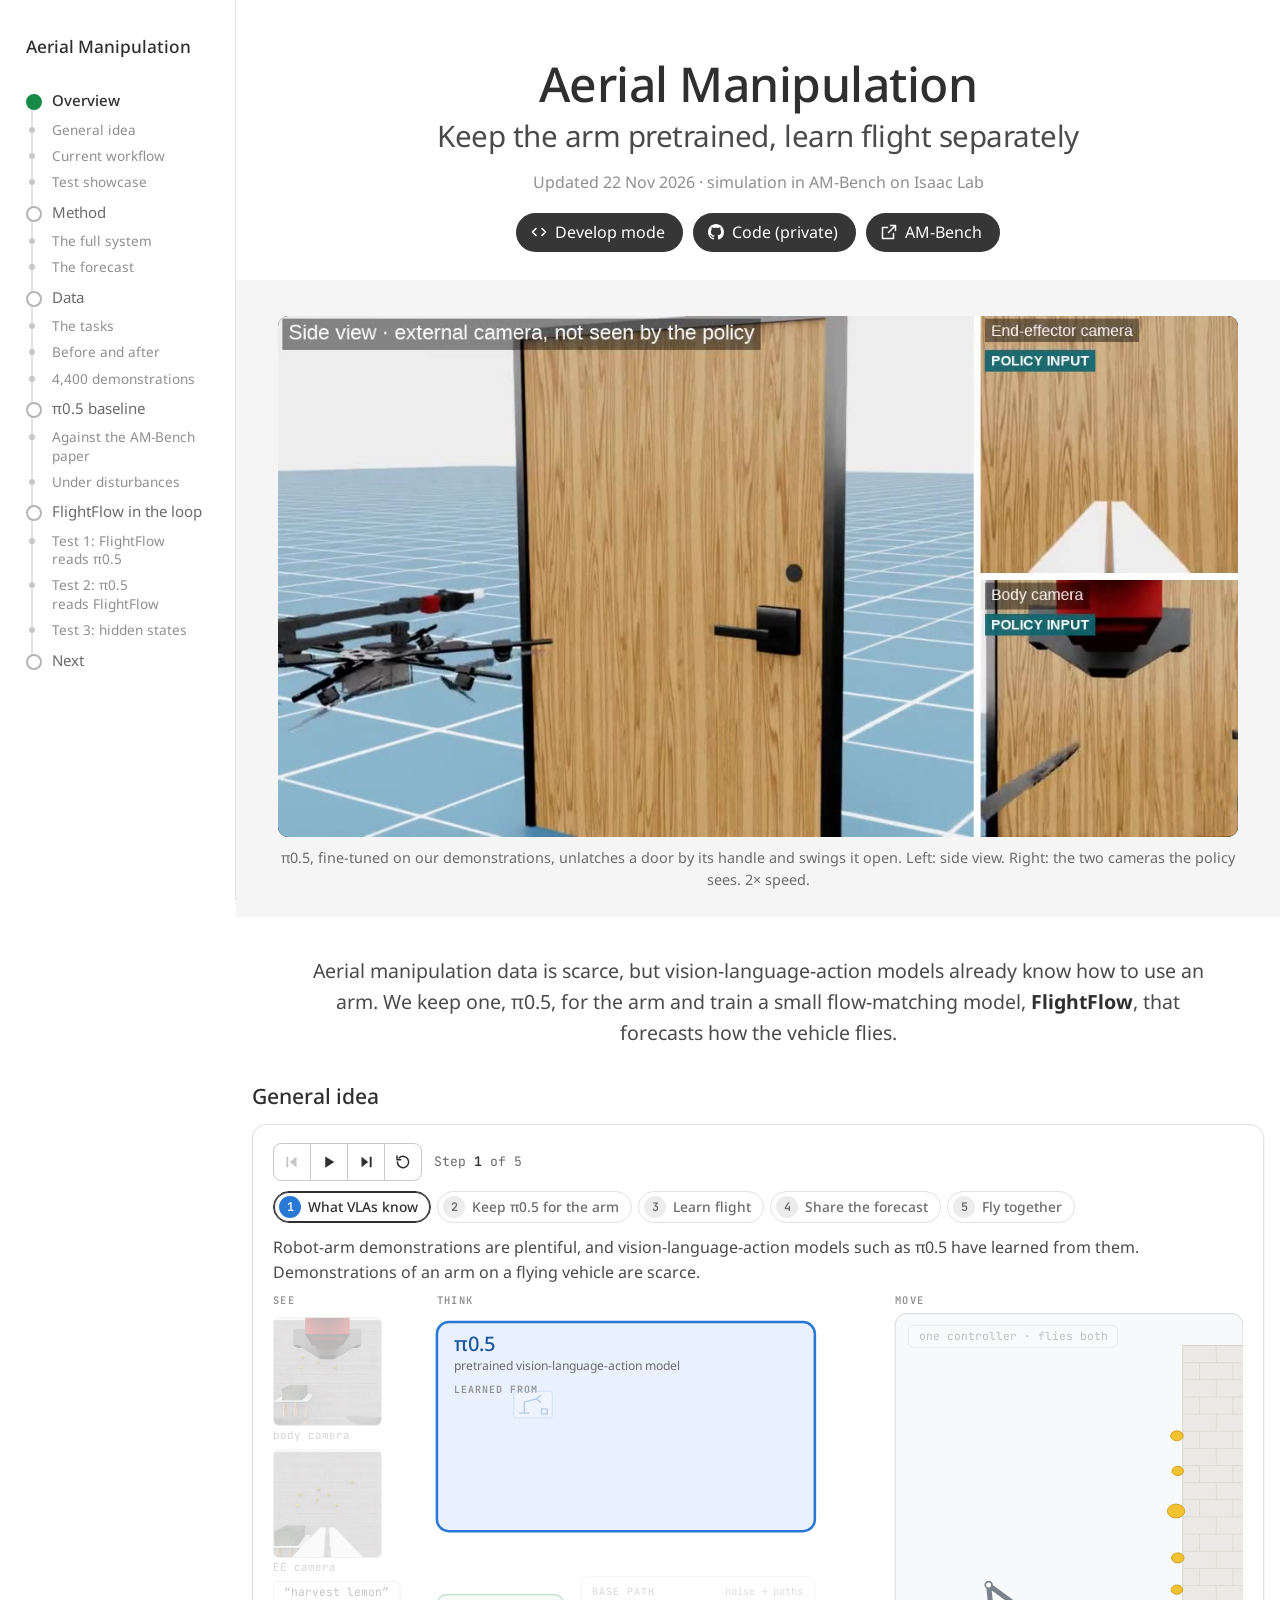
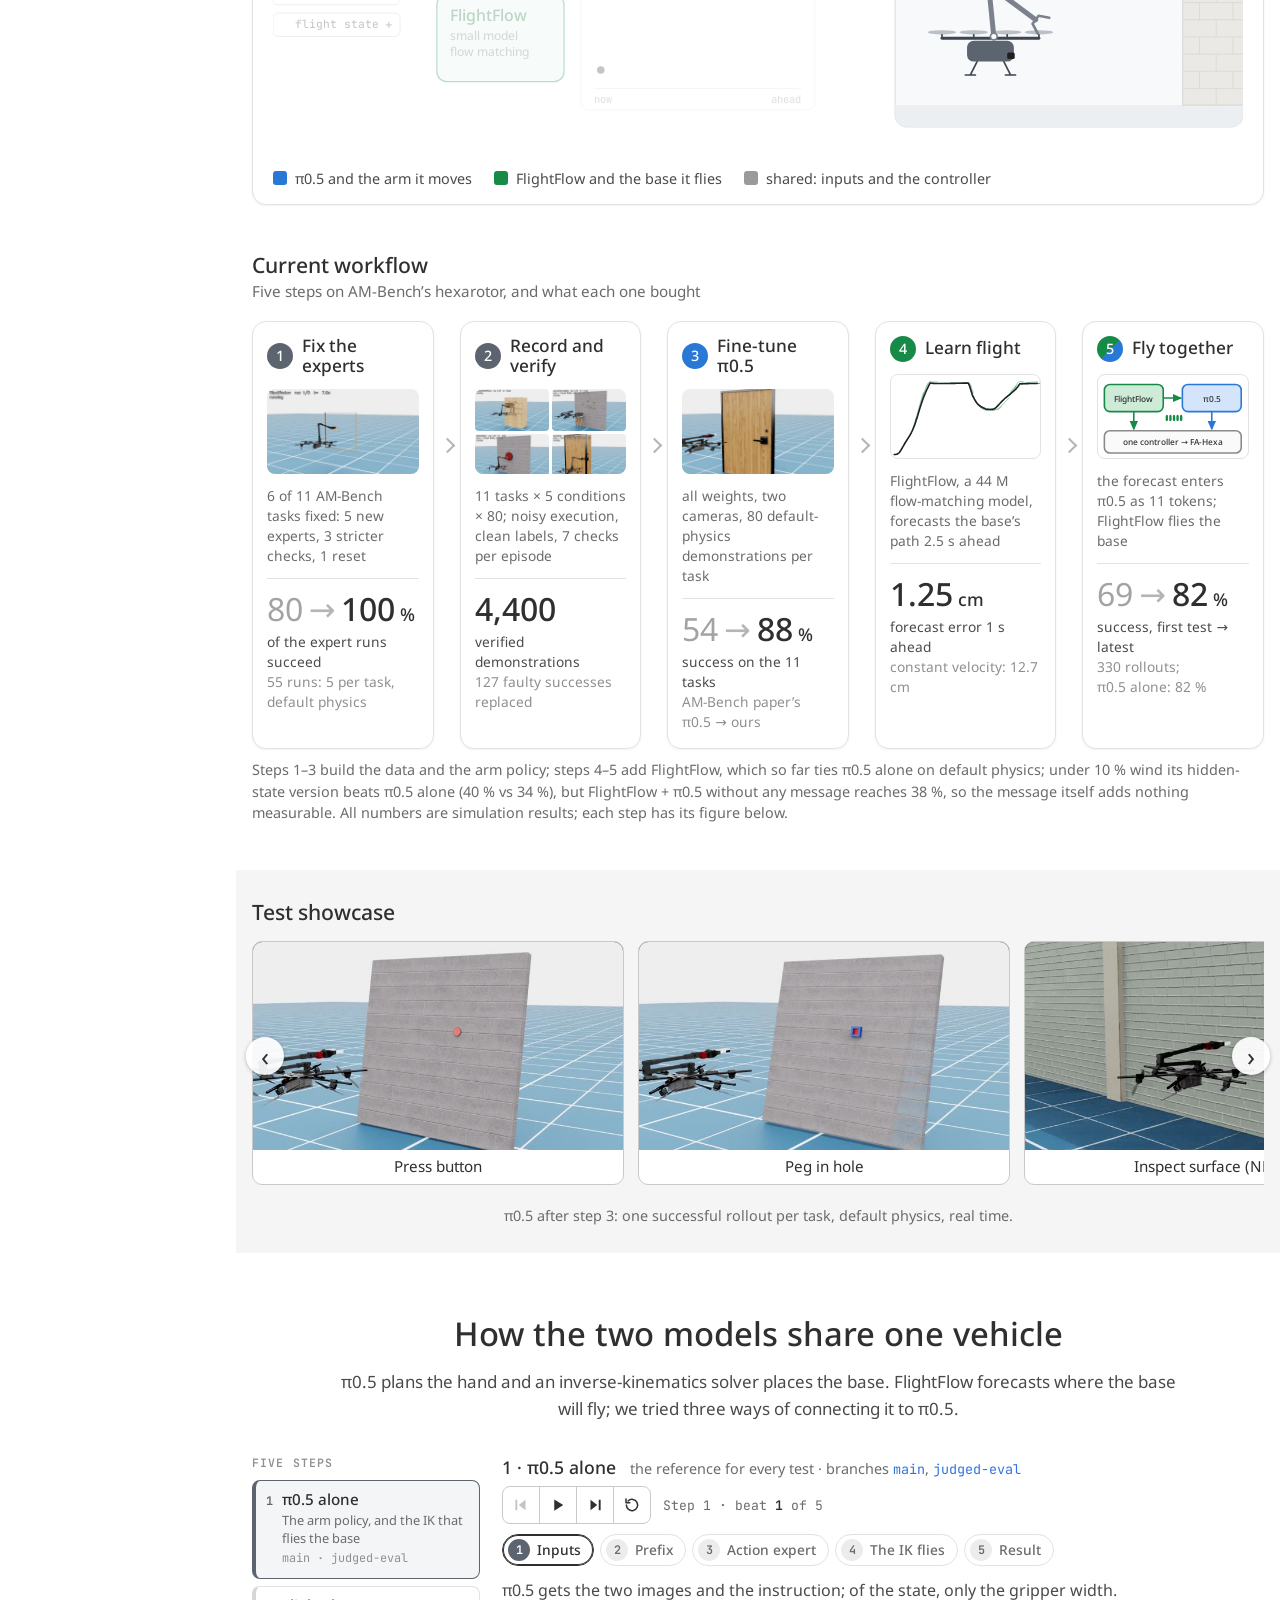
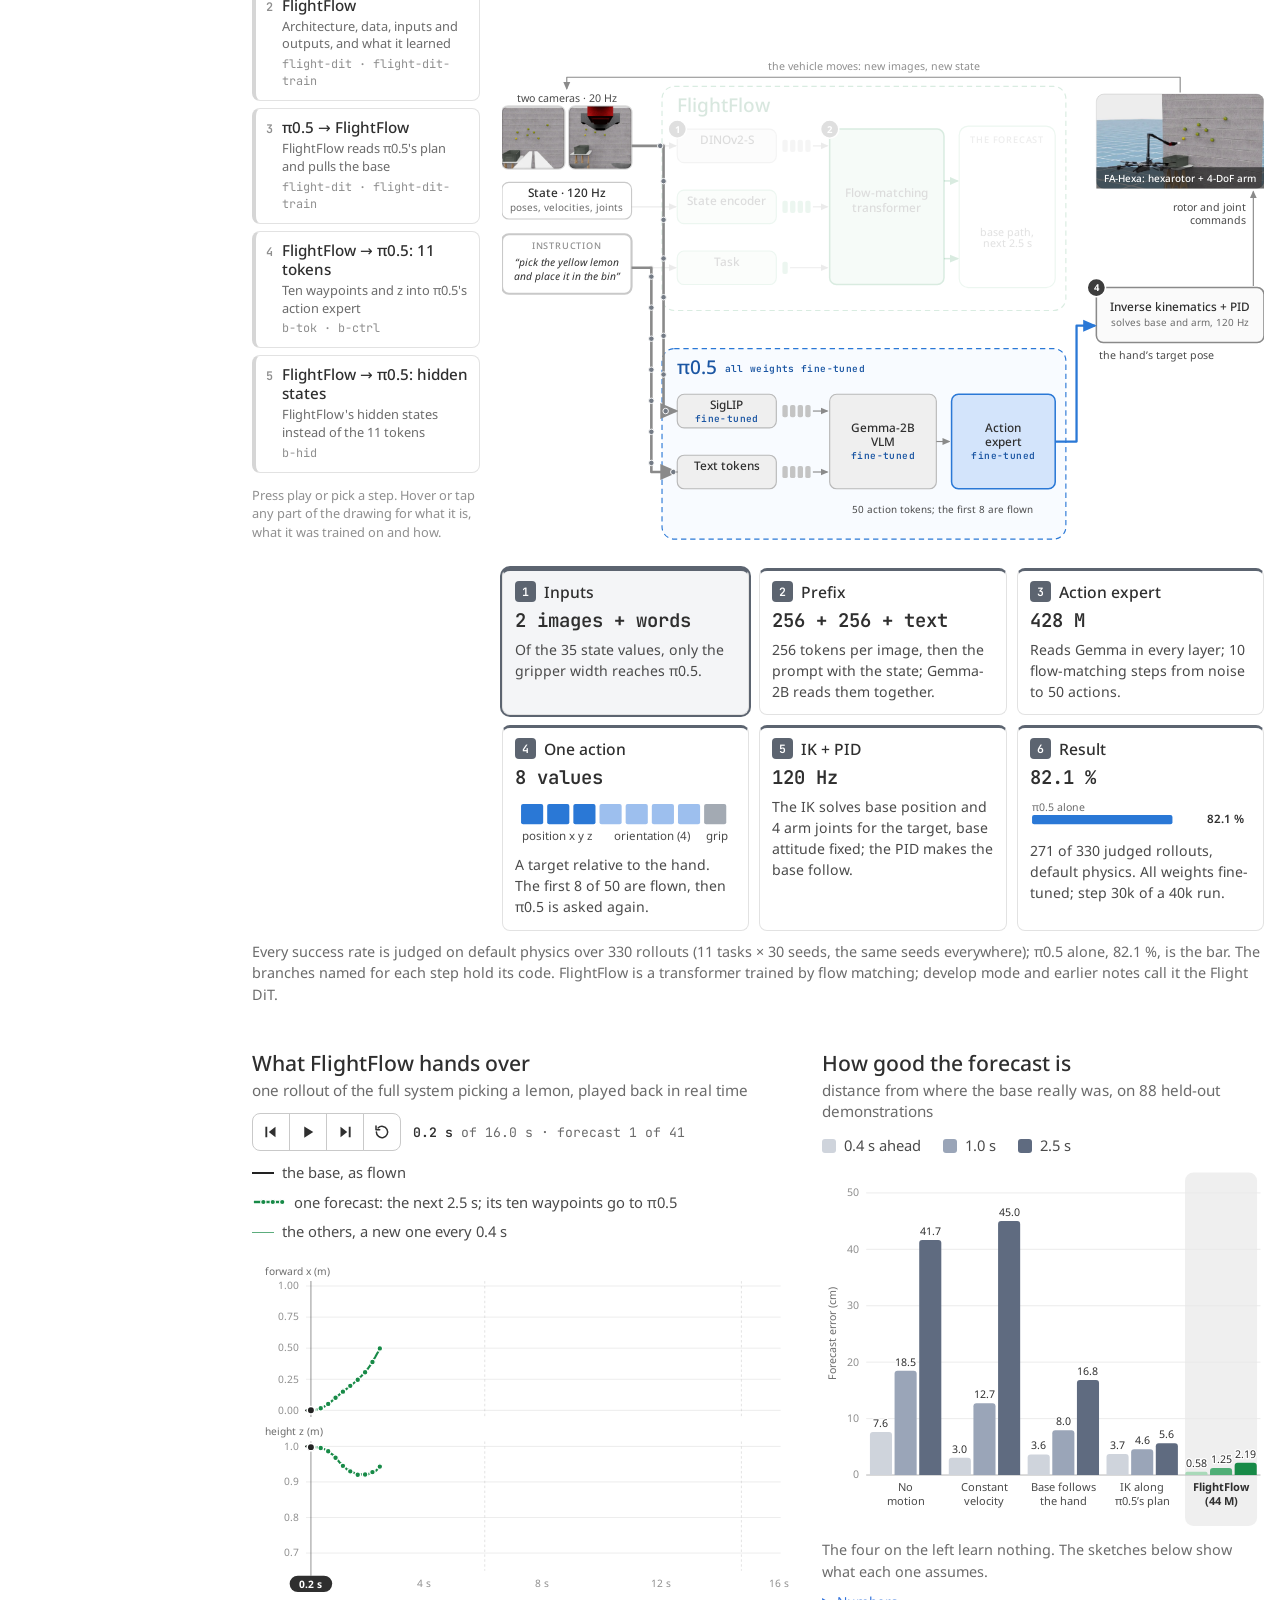
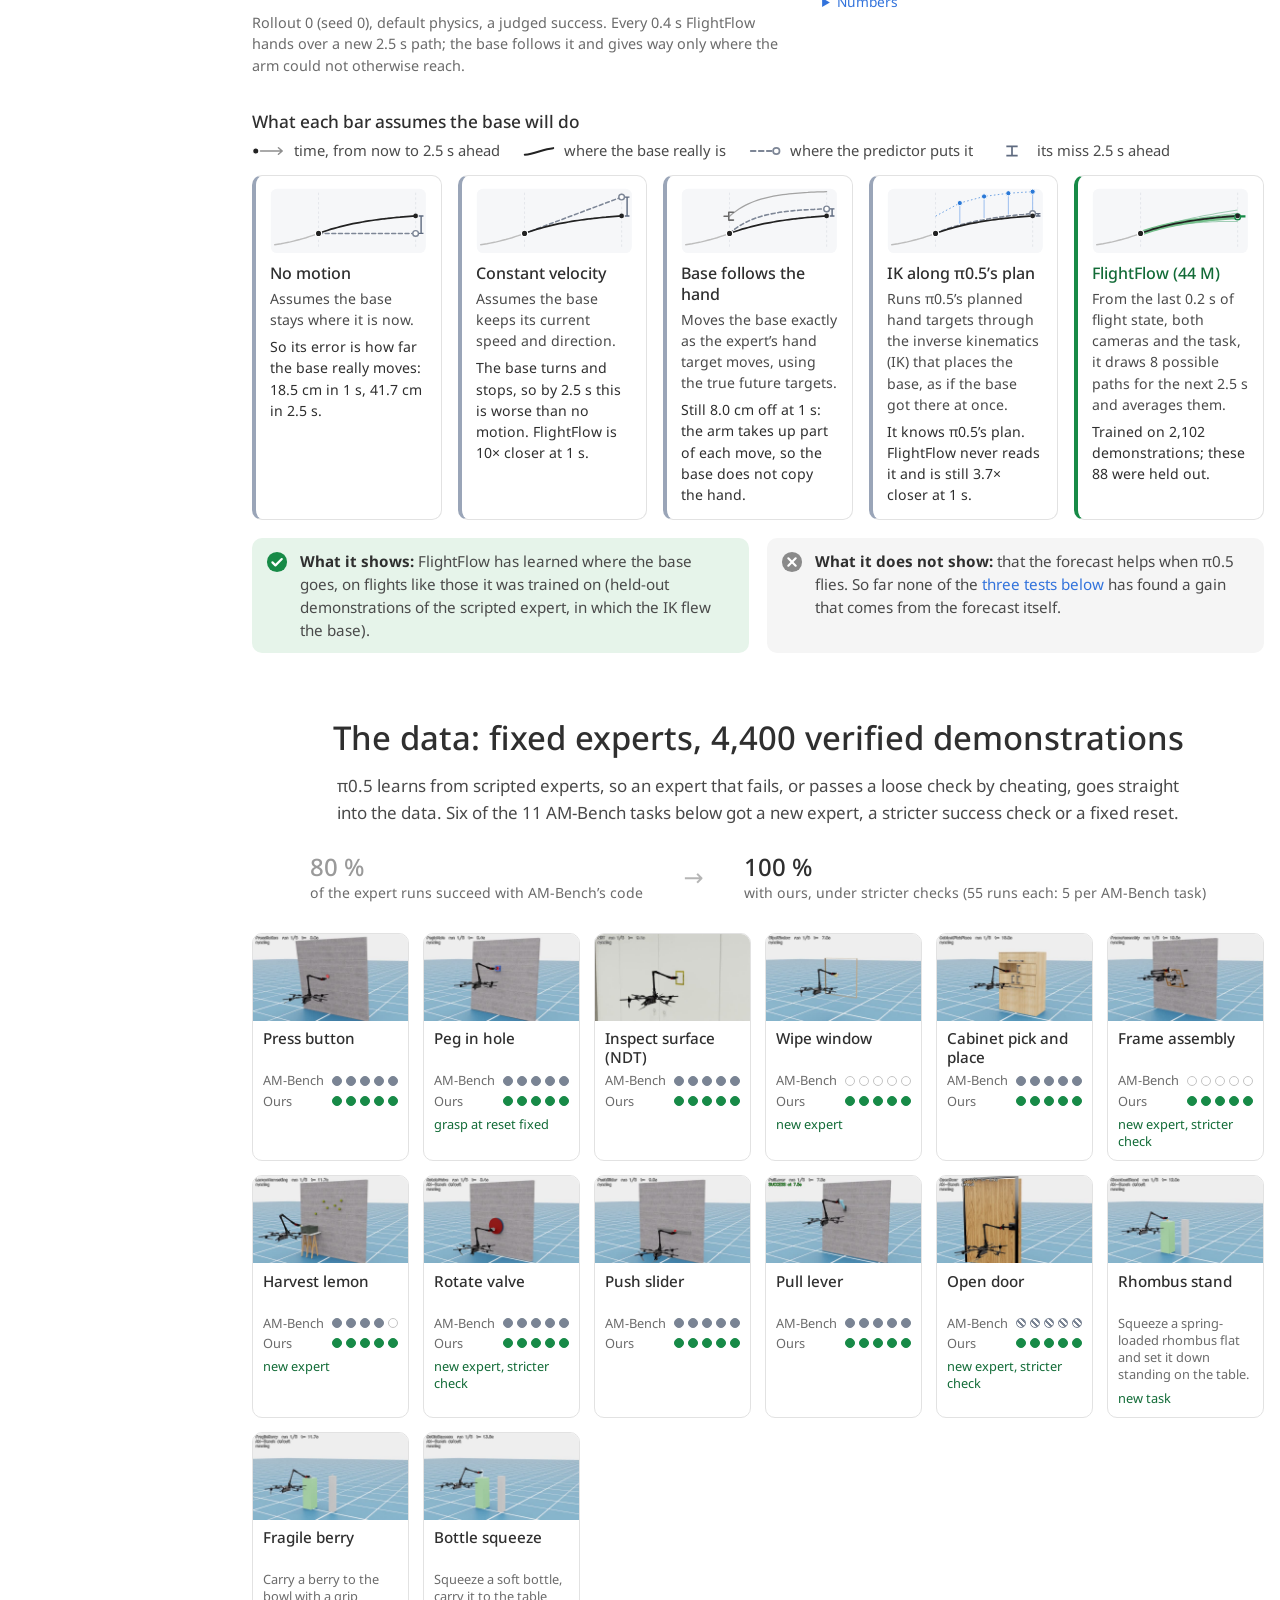
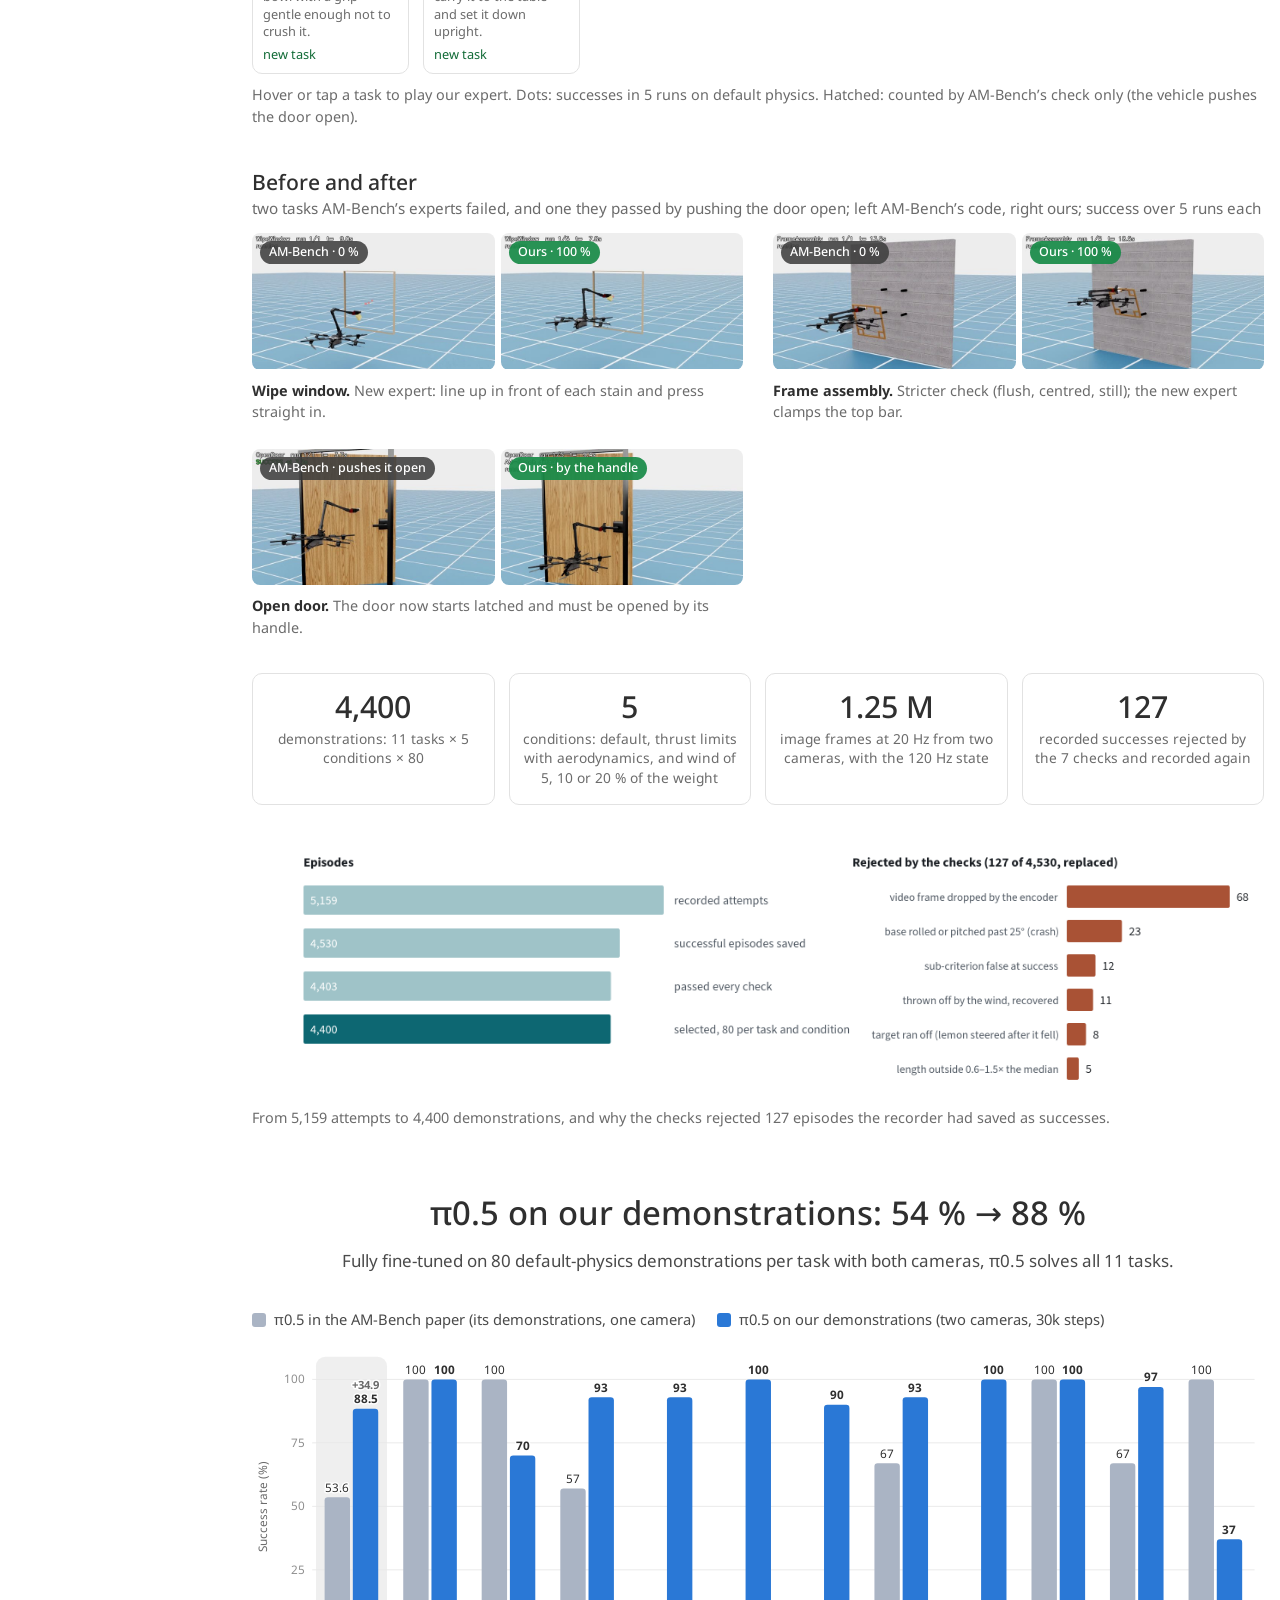
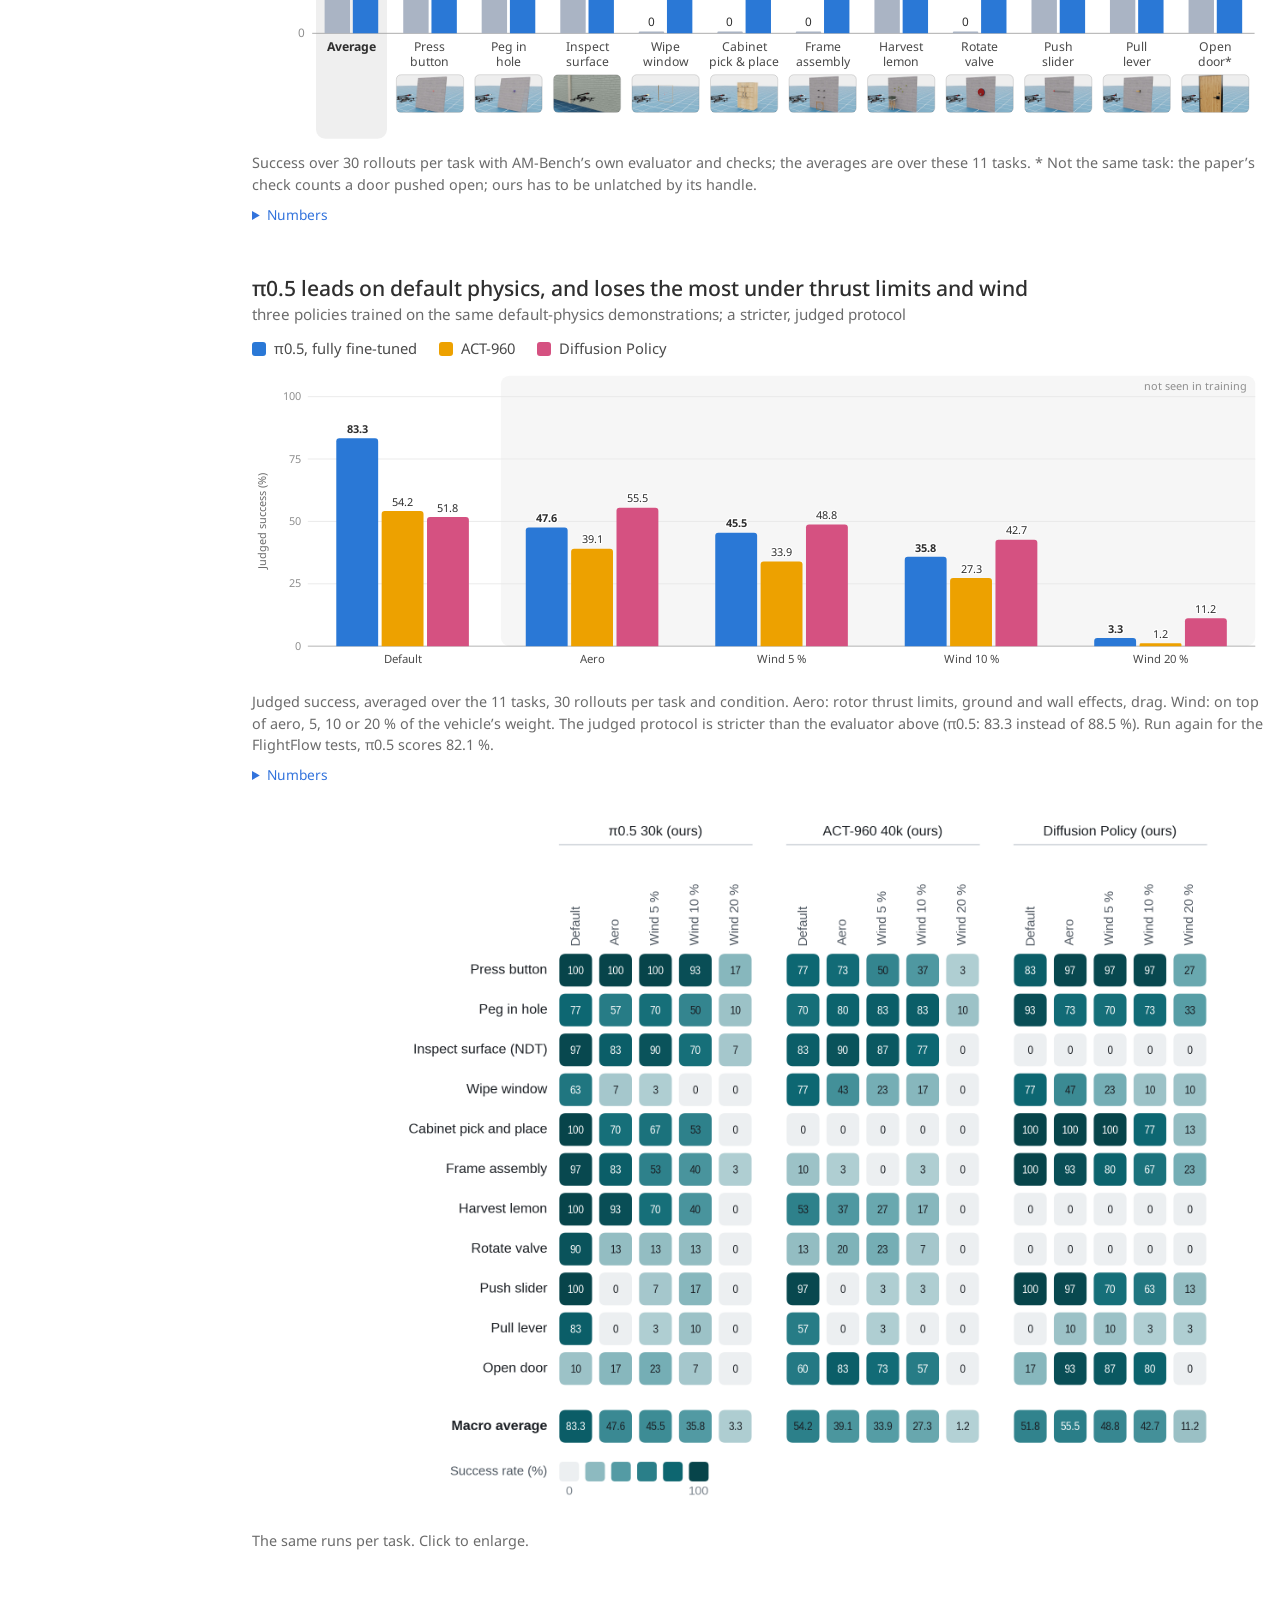
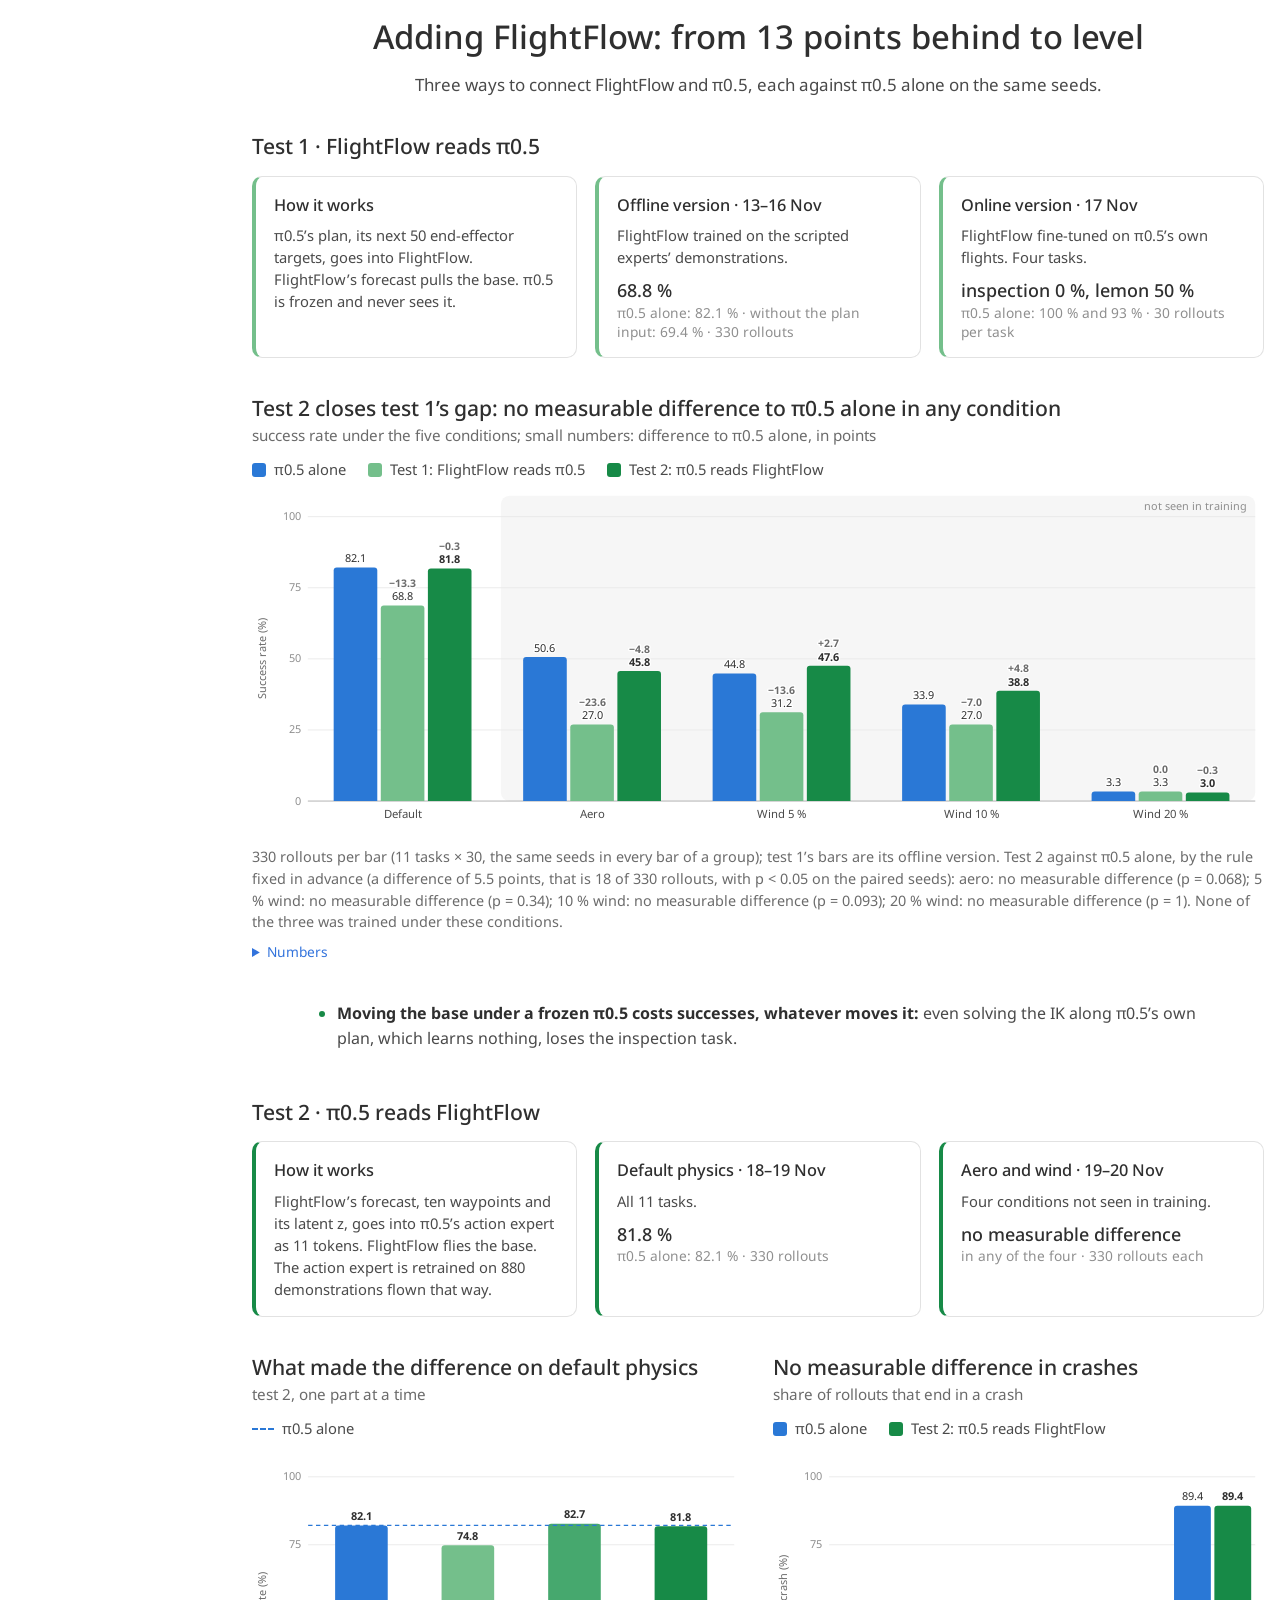
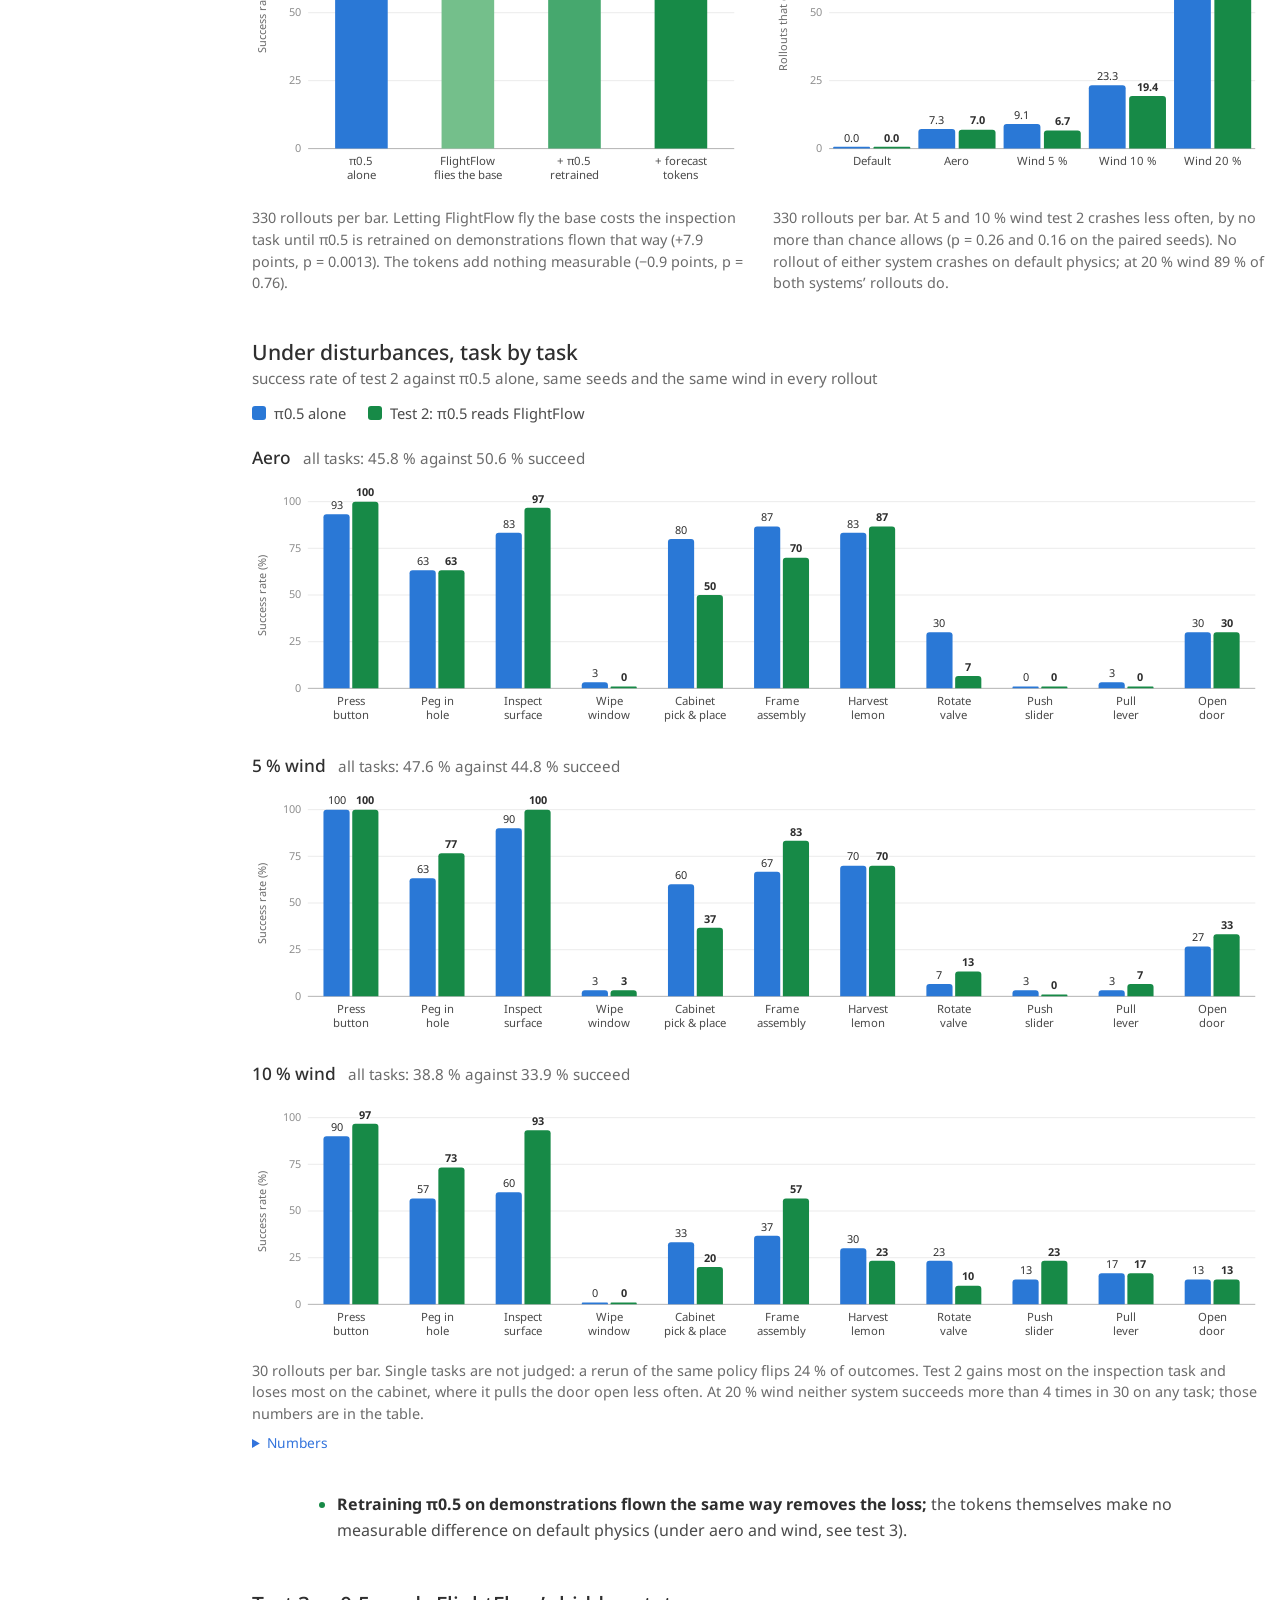
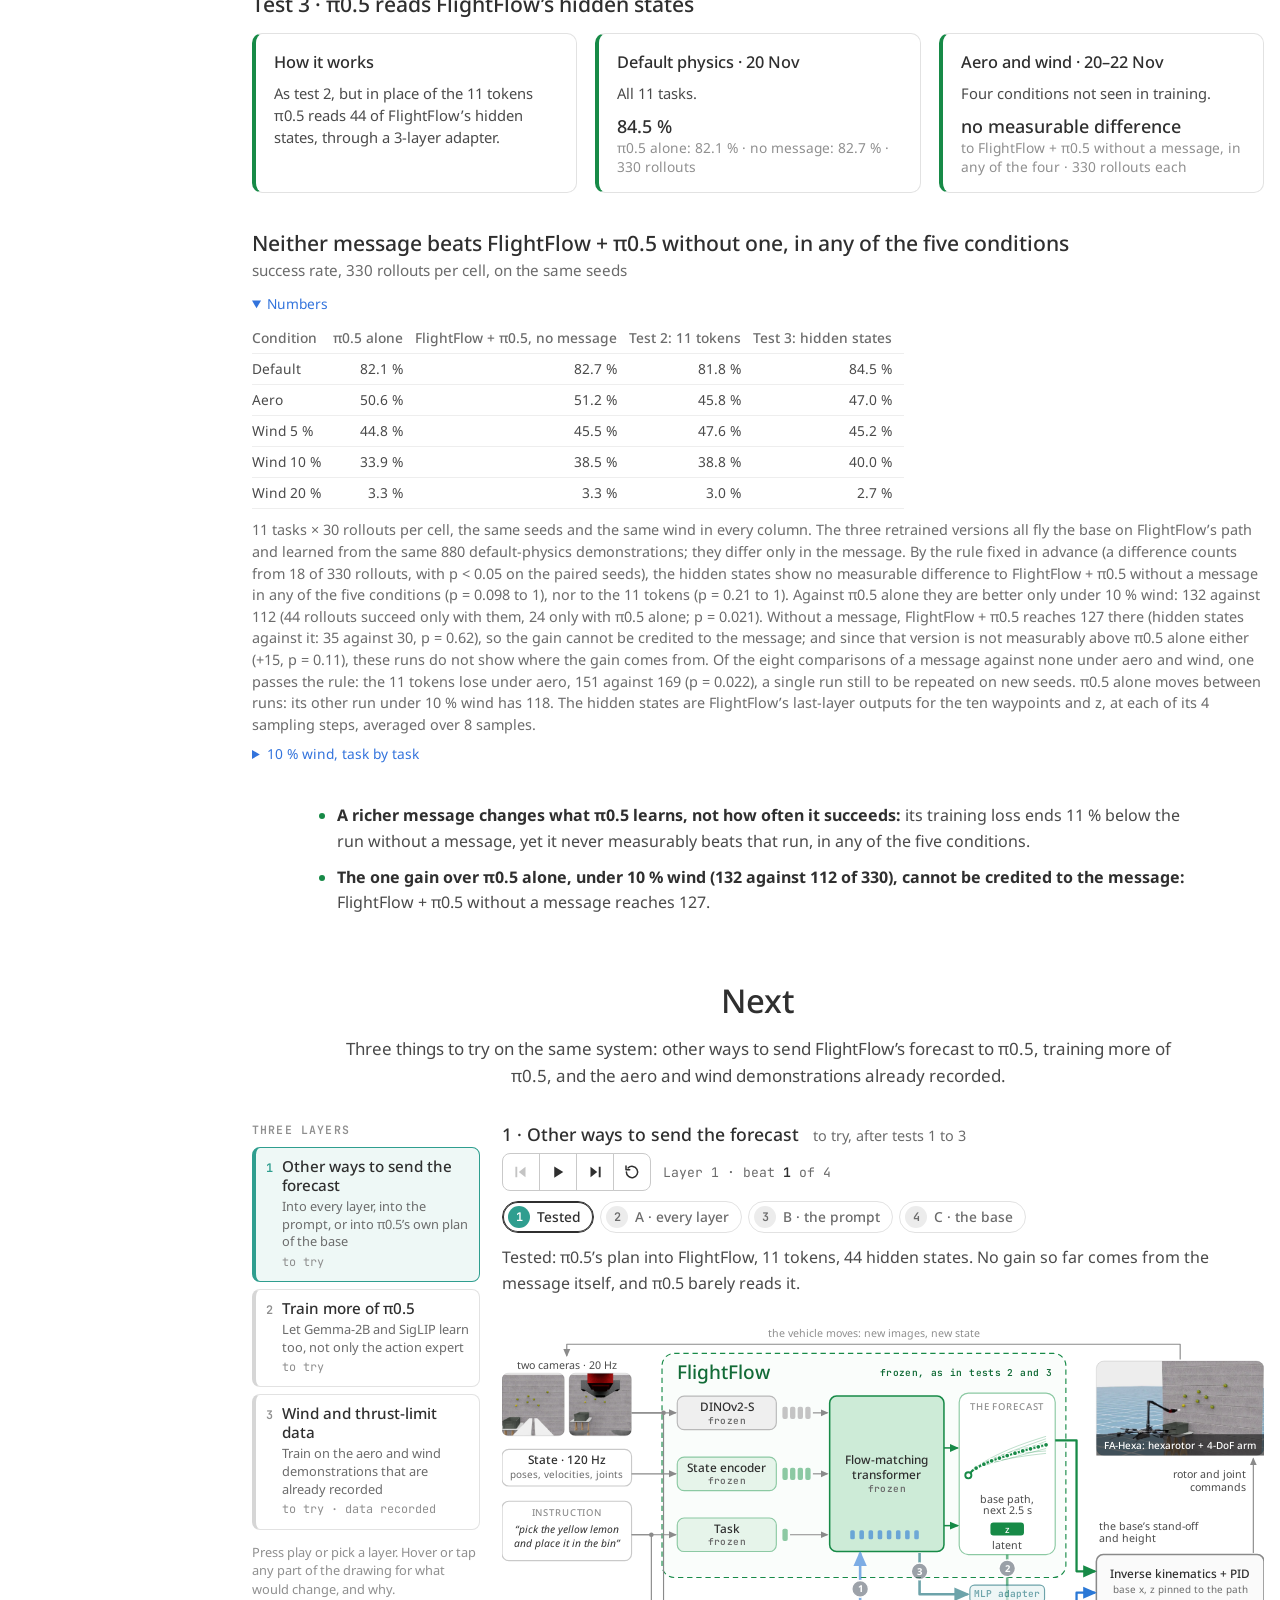
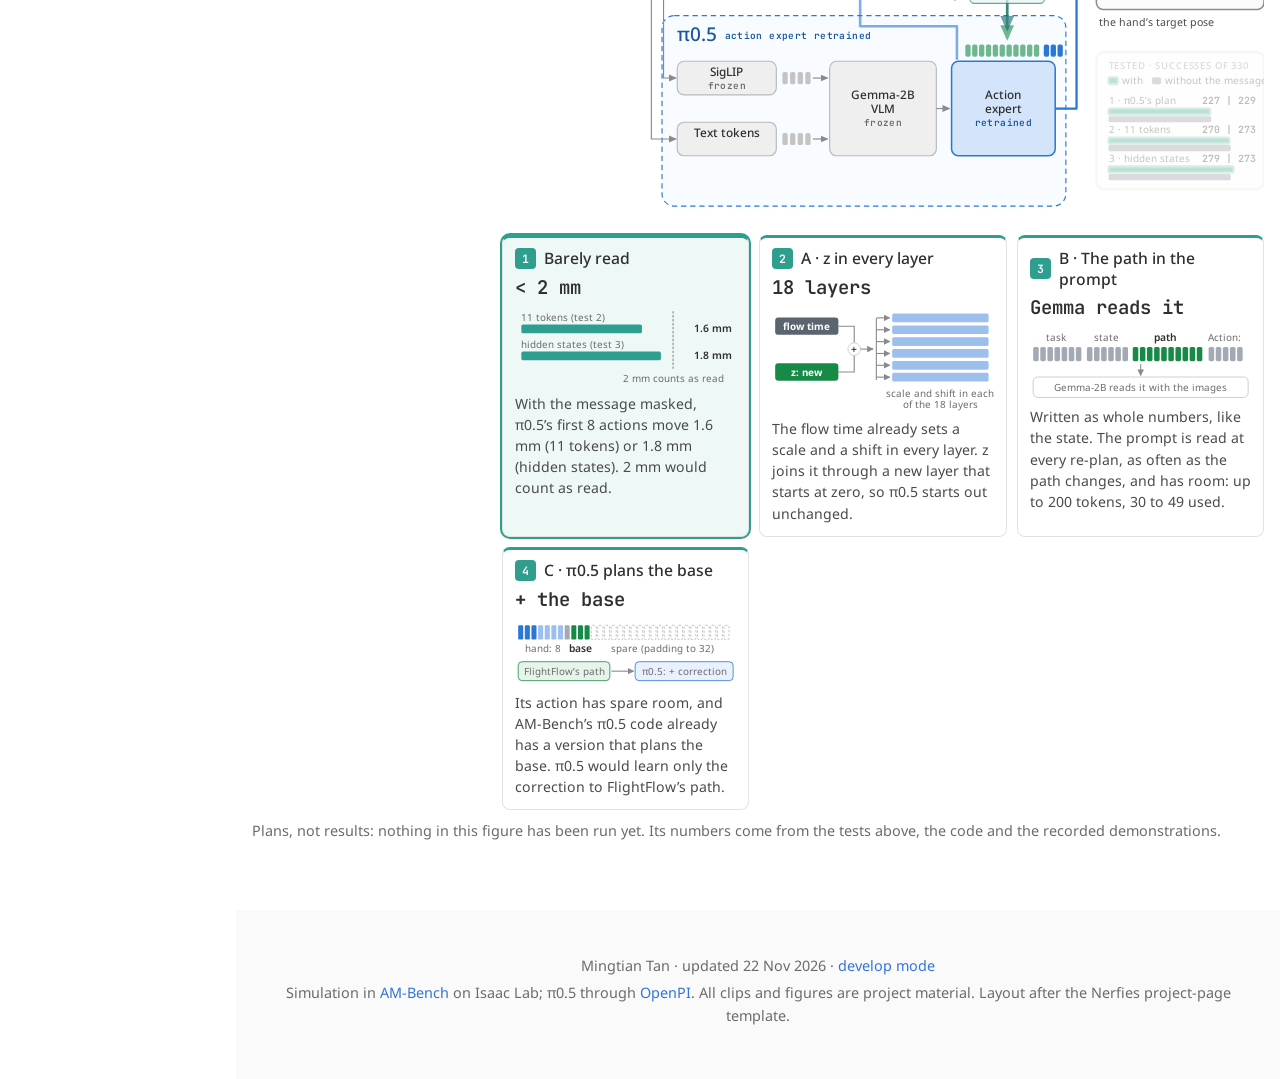
==== commit 1984822c: "Test 3: the no-message column is named "FlightFlow + π0.5, no message" The column is FlightFlow flyi" ====
--- a/index.html
+++ b/index.html
@@ -88,7 +88,7 @@
         <li class="step fd"><div class="step-head"><span class="n">4</span>Learn flight</div><div class="shot plot"><svg class="fig plot mini" style="--w:188px" viewBox="0 0 188 106" role="img" aria-label="One rollout of the full system picking a lemon: the base’s flight and the paths FlightFlow handed over, forward position and height against time."><polyline points="4.0,100.0 4.6,100.0 5.1,100.0 5.7,100.0 6.2,99.8 6.8,99.7 7.4,99.5 7.9,99.4 8.5,99.1 9.0,98.7 9.6,98.4 10.2,98.0 10.7,97.4 11.3,96.7 11.8,96.0 12.4,95.1 13.0,94.3 13.5,93.4 14.1,92.4 14.6,91.4 15.2,90.5 15.8,89.5 16.3,88.6 16.9,87.7 17.4,86.7 18.0,85.8 18.6,85.0 19.1,84.1 19.7,83.3 20.2,82.5 20.8,81.4 21.4,80.5 21.9,79.7 22.5,78.7 23.0,77.8 23.6,76.9 24.2,75.7 24.7,74.6 25.3,73.4 25.8,72.2 26.4,71.2 27.0,69.8 27.5,68.3 28.1,66.8 28.6,65.1 29.2,63.5 29.8,61.4 30.3,59.5 30.9,57.5 31.4,55.5 32.0,53.2" class="fc"/><polyline points="13.0,93.6 13.5,92.6 14.1,91.6 14.6,90.6 15.2,89.7 15.8,88.7 16.3,87.8 16.9,86.9 17.4,86.0 18.0,85.1 18.6,84.2 19.1,83.3 19.7,82.4 20.2,81.5 20.8,80.5 21.4,79.6 21.9,78.6 22.5,77.6 23.0,76.6 23.6,75.6 24.2,74.5 24.7,73.3 25.3,72.2 25.8,70.8 26.4,69.5 27.0,68.1 27.5,66.6 28.1,65.1 28.6,63.6 29.2,62.0 29.8,60.1 30.3,58.3 30.9,56.4 31.4,54.5 32.0,52.5 32.6,50.6 33.1,48.6 33.7,46.4 34.2,44.2 34.8,42.1 35.4,40.2 35.9,38.0 36.5,36.0 37.0,34.1 37.6,32.0 38.2,30.4 38.7,28.3 39.3,26.5 39.8,24.8 40.4,23.2 41.0,21.6" class="fc"/><polyline points="21.9,78.7 22.5,77.8 23.0,76.9 23.6,76.0 24.2,75.0 24.7,74.0 25.3,72.9 25.8,71.8 26.4,70.5 27.0,69.3 27.5,68.1 28.1,66.7 28.6,65.3 29.2,63.8 29.8,62.2 30.3,60.6 30.9,58.9 31.4,57.1 32.0,55.3 32.6,53.4 33.1,51.4 33.7,49.4 34.2,47.5 34.8,45.4 35.4,43.3 35.9,41.2 36.5,39.2 37.0,37.2 37.6,35.3 38.2,33.3 38.7,31.4 39.3,29.5 39.8,27.5 40.4,25.8 41.0,24.1 41.5,22.4 42.1,20.8 42.7,19.2 43.2,17.8 43.8,16.4 44.3,14.9 44.9,13.7 45.5,12.5 46.0,11.4 46.6,10.5 47.1,9.7 47.7,9.1 48.3,8.6 48.8,8.6 49.4,8.2 49.9,8.2" class="fc"/><polyline points="30.9,59.4 31.4,57.6 32.0,55.9 32.6,54.0 33.1,52.0 33.7,50.0 34.2,47.9 34.8,45.9 35.4,43.8 35.9,41.9 36.5,39.8 37.0,37.9 37.6,36.0 38.2,34.1 38.7,32.2 39.3,30.5 39.8,28.7 40.4,27.1 41.0,25.4 41.5,23.9 42.1,22.3 42.7,20.8 43.2,19.3 43.8,17.8 44.3,16.2 44.9,14.7 45.5,13.4 46.0,12.1 46.6,11.1 47.1,10.1 47.7,9.5 48.3,8.9 48.8,8.5 49.4,8.4 49.9,8.4 50.5,8.5 51.1,8.7 51.6,8.6 52.2,8.7 52.7,8.7 53.3,8.6 53.9,8.7 54.4,8.7 55.0,8.6 55.5,8.7 56.1,8.8 56.7,8.8 57.2,8.7 57.8,8.7 58.3,8.7 58.9,8.6" class="fc"/><polyline points="39.8,31.2 40.4,29.6 41.0,28.1 41.5,26.6 42.1,25.1 42.7,23.7 43.2,22.3 43.8,20.9 44.3,19.6 44.9,18.3 45.5,17.1 46.0,16.0 46.6,14.8 47.1,13.8 47.7,12.8 48.3,11.9 48.8,11.2 49.4,10.6 49.9,10.1 50.5,10.0 51.1,9.9 51.6,10.0 52.2,10.2 52.7,10.3 53.3,10.5 53.9,10.5 54.4,10.6 55.0,10.6 55.5,10.6 56.1,10.6 56.7,10.6 57.2,10.7 57.8,10.6 58.3,10.6 58.9,10.6 59.5,10.5 60.0,10.7 60.6,10.5 61.1,10.5 61.7,10.6 62.3,10.5 62.8,10.7 63.4,10.6 63.9,10.5 64.5,10.7 65.1,10.7 65.6,10.6 66.2,10.8 66.7,10.7 67.3,10.8 67.9,10.8" class="fc"/><polyline points="48.8,10.8 49.4,10.6 49.9,10.7 50.5,10.7 51.1,10.7 51.6,10.7 52.2,10.7 52.7,10.8 53.3,10.8 53.9,10.8 54.4,10.8 55.0,10.8 55.5,10.8 56.1,10.8 56.7,10.8 57.2,10.8 57.8,10.8 58.3,10.7 58.9,10.7 59.5,10.7 60.0,10.8 60.6,10.7 61.1,10.7 61.7,10.7 62.3,10.6 62.8,10.7 63.4,10.6 63.9,10.6 64.5,10.6 65.1,10.7 65.6,10.5 66.2,10.6 66.7,10.6 67.3,10.5 67.9,10.6 68.4,10.6 69.0,10.5 69.5,10.6 70.1,10.6 70.7,10.5 71.2,10.6 71.8,10.6 72.3,10.5 72.9,10.6 73.5,10.6 74.0,10.6 74.6,10.5 75.1,10.5 75.7,10.6 76.3,10.7 76.8,10.6" class="fc"/><polyline points="57.8,10.7 58.3,10.8 58.9,10.8 59.5,10.7 60.0,10.7 60.6,10.7 61.1,10.7 61.7,10.7 62.3,10.7 62.8,10.6 63.4,10.6 63.9,10.6 64.5,10.6 65.1,10.6 65.6,10.6 66.2,10.5 66.7,10.5 67.3,10.5 67.9,10.5 68.4,10.5 69.0,10.4 69.5,10.4 70.1,10.4 70.7,10.4 71.2,10.4 71.8,10.4 72.3,10.4 72.9,10.4 73.5,10.4 74.0,10.3 74.6,10.4 75.1,10.4 75.7,10.4 76.3,10.4 76.8,10.4 77.4,10.4 77.9,10.4 78.5,10.4 79.1,10.4 79.6,10.4 80.2,10.3 80.7,10.4 81.3,10.4 81.9,10.4 82.4,10.3 83.0,10.3 83.5,10.3 84.1,10.3 84.7,10.3 85.2,10.3 85.8,10.2" class="fc"/><polyline points="66.7,10.6 67.3,10.6 67.9,10.6 68.4,10.6 69.0,10.6 69.5,10.6 70.1,10.6 70.7,10.6 71.2,10.5 71.8,10.5 72.3,10.5 72.9,10.5 73.5,10.5 74.0,10.5 74.6,10.5 75.1,10.5 75.7,10.4 76.3,10.4 76.8,10.4 77.4,10.4 77.9,10.4 78.5,10.4 79.1,10.4 79.6,10.4 80.2,10.4 80.7,10.4 81.3,10.4 81.9,10.4 82.4,10.4 83.0,10.4 83.5,10.5 84.1,10.5 84.7,10.5 85.2,10.5 85.8,10.5 86.3,10.5 86.9,10.5 87.5,10.6 88.0,10.6 88.6,10.6 89.1,10.6 89.7,10.6 90.3,10.5 90.8,10.6 91.4,10.5 91.9,10.6 92.5,10.5 93.1,10.5 93.6,10.5 94.2,10.5 94.7,10.5" class="fc"/><polyline points="75.7,10.5 76.3,10.5 76.8,10.5 77.4,10.5 77.9,10.5 78.5,10.5 79.1,10.5 79.6,10.5 80.2,10.4 80.7,10.4 81.3,10.4 81.9,10.4 82.4,10.3 83.0,10.3 83.5,10.3 84.1,10.3 84.7,10.2 85.2,10.3 85.8,10.2 86.3,10.2 86.9,10.1 87.5,10.1 88.0,10.1 88.6,10.1 89.1,10.1 89.7,10.0 90.3,10.0 90.8,10.0 91.4,9.9 91.9,9.9 92.5,9.9 93.1,9.8 93.6,9.8 94.2,9.8 94.7,9.8 95.3,9.9 95.9,9.8 96.4,9.9 97.0,9.9 97.5,10.0 98.1,10.1 98.7,10.2 99.2,10.5 99.8,11.4 100.3,12.9 100.9,14.8 101.5,16.6 102.0,18.1 102.6,19.5 103.1,21.1 103.7,22.4" class="fc"/><polyline points="84.7,10.3 85.2,10.3 85.8,10.3 86.3,10.3 86.9,10.4 87.5,10.4 88.0,10.4 88.6,10.4 89.1,10.4 89.7,10.4 90.3,10.5 90.8,10.4 91.4,10.5 91.9,10.4 92.5,10.5 93.1,10.5 93.6,10.4 94.2,10.4 94.7,10.5 95.3,10.5 95.9,10.5 96.4,10.6 97.0,10.7 97.5,10.7 98.1,11.1 98.7,11.8 99.2,12.9 99.8,14.7 100.3,16.6 100.9,18.2 101.5,20.0 102.0,21.7 102.6,23.4 103.1,25.0 103.7,26.5 104.3,27.5 104.8,29.1 105.4,30.1 105.9,31.2 106.5,32.3 107.1,33.0 107.6,34.1 108.2,34.8 108.7,35.3 109.3,36.1 109.9,36.5 110.4,37.3 111.0,37.9 111.5,38.4 112.1,38.7 112.7,39.1" class="fc"/><polyline points="93.6,10.1 94.2,10.1 94.7,10.1 95.3,10.1 95.9,10.1 96.4,10.1 97.0,10.2 97.5,10.8 98.1,12.6 98.7,14.7 99.2,16.5 99.8,18.1 100.3,19.7 100.9,21.3 101.5,22.7 102.0,24.4 102.6,25.8 103.1,27.0 103.7,28.4 104.3,29.6 104.8,30.9 105.4,31.9 105.9,32.8 106.5,33.9 107.1,34.7 107.6,35.6 108.2,36.3 108.7,37.1 109.3,37.6 109.9,38.5 110.4,39.0 111.0,39.5 111.5,40.1 112.1,40.6 112.7,41.0 113.2,41.5 113.8,41.8 114.4,42.1 114.9,42.6 115.5,42.8 116.0,43.2 116.6,43.5 117.2,43.6 117.7,43.9 118.3,43.9 118.8,44.0 119.4,44.2 120.0,44.3 120.5,44.6 121.1,44.5 121.6,44.6" class="fc"/><polyline points="102.6,26.4 103.1,27.8 103.7,29.0 104.3,30.1 104.8,31.1 105.4,32.1 105.9,33.0 106.5,33.9 107.1,34.7 107.6,35.6 108.2,36.3 108.7,37.0 109.3,37.6 109.9,38.3 110.4,38.8 111.0,39.3 111.5,39.7 112.1,40.2 112.7,40.5 113.2,40.9 113.8,41.3 114.4,41.6 114.9,41.9 115.5,42.2 116.0,42.5 116.6,42.7 117.2,42.9 117.7,43.1 118.3,43.2 118.8,43.3 119.4,43.5 120.0,43.7 120.5,43.7 121.1,43.9 121.6,44.0 122.2,44.0 122.8,44.1 123.3,44.1 123.9,44.2 124.4,44.3 125.0,44.4 125.6,44.4 126.1,44.4 126.7,44.4 127.2,44.3 127.8,44.3 128.4,44.3 128.9,44.3 129.5,44.1 130.0,44.1 130.6,44.0" class="fc"/><polyline points="111.5,38.7 112.1,39.2 112.7,39.7 113.2,40.0 113.8,40.4 114.4,40.7 114.9,41.0 115.5,41.2 116.0,41.5 116.6,41.7 117.2,41.9 117.7,42.1 118.3,42.3 118.8,42.5 119.4,42.6 120.0,42.8 120.5,42.9 121.1,43.0 121.6,43.1 122.2,43.3 122.8,43.3 123.3,43.4 123.9,43.5 124.4,43.6 125.0,43.6 125.6,43.7 126.1,43.7 126.7,43.7 127.2,43.7 127.8,43.8 128.4,43.8 128.9,43.7 129.5,43.7 130.0,43.7 130.6,43.7 131.2,43.7 131.7,43.5 132.3,43.4 132.8,43.4 133.4,43.2 134.0,43.1 134.5,42.9 135.1,42.6 135.6,42.5 136.2,42.1 136.8,41.7 137.3,41.4 137.9,40.9 138.4,40.6 139.0,39.8 139.6,39.3" class="fc"/><polyline points="120.5,43.2 121.1,43.2 121.6,43.2 122.2,43.3 122.8,43.3 123.3,43.4 123.9,43.4 124.4,43.5 125.0,43.5 125.6,43.6 126.1,43.6 126.7,43.6 127.2,43.6 127.8,43.7 128.4,43.7 128.9,43.7 129.5,43.6 130.0,43.6 130.6,43.6 131.2,43.5 131.7,43.3 132.3,43.2 132.8,43.1 133.4,42.8 134.0,42.7 134.5,42.2 135.1,41.9 135.6,41.4 136.2,41.1 136.8,40.6 137.3,40.3 137.9,39.6 138.4,39.1 139.0,38.6 139.6,38.0 140.1,37.3 140.7,36.9 141.2,36.1 141.8,35.5 142.4,35.0 142.9,34.3 143.5,33.8 144.0,33.2 144.6,32.7 145.2,31.9 145.7,31.2 146.3,30.9 146.8,30.3 147.4,30.0 148.0,29.1 148.5,28.7" class="fc"/><polyline points="129.5,42.4 130.0,42.1 130.6,41.8 131.2,41.5 131.7,41.1 132.3,40.8 132.8,40.3 133.4,39.9 134.0,39.5 134.5,39.0 135.1,38.6 135.6,38.1 136.2,37.5 136.8,37.0 137.3,36.4 137.9,35.8 138.4,35.2 139.0,34.6 139.6,34.0 140.1,33.2 140.7,32.7 141.2,32.0 141.8,31.4 142.4,30.6 142.9,30.0 143.5,29.4 144.0,28.8 144.6,28.1 145.2,27.6 145.7,26.9 146.3,26.3 146.8,25.7 147.4,25.1 148.0,24.3 148.5,23.8 149.1,23.0 149.6,22.3 150.2,21.5 150.8,20.8 151.3,19.8 151.9,18.9 152.4,18.2 153.0,17.4 153.6,16.8 154.1,16.1 154.7,15.5 155.2,15.1 155.8,14.7 156.4,14.4 156.9,14.1 157.5,13.7" class="fc"/><polyline points="138.4,34.0 139.0,33.4 139.6,32.8 140.1,32.2 140.7,31.6 141.2,31.1 141.8,30.5 142.4,30.0 142.9,29.4 143.5,28.9 144.0,28.5 144.6,28.0 145.2,27.5 145.7,27.0 146.3,26.6 146.8,26.1 147.4,25.5 148.0,25.1 148.5,24.5 149.1,23.9 149.6,23.4 150.2,22.8 150.8,22.1 151.3,21.5 151.9,20.8 152.4,20.2 153.0,19.6 153.6,18.8 154.1,18.1 154.7,17.4 155.2,16.5 155.8,15.6 156.4,14.6 156.9,13.6 157.5,12.6 158.0,11.6 158.6,10.7 159.2,9.9 159.7,9.3 160.3,8.9 160.8,8.5 161.4,8.4 162.0,8.4 162.5,8.3 163.1,8.3 163.6,8.3 164.2,8.3 164.8,8.4 165.3,8.3 165.9,8.3 166.4,8.2" class="fc"/><polyline points="147.4,26.0 148.0,25.6 148.5,25.2 149.1,24.8 149.6,24.3 150.2,23.8 150.8,23.3 151.3,22.8 151.9,22.2 152.4,21.5 153.0,20.8 153.6,20.0 154.1,19.2 154.7,18.2 155.2,17.3 155.8,16.4 156.4,15.5 156.9,14.7 157.5,14.1 158.0,13.5 158.6,13.0 159.2,12.7 159.7,12.4 160.3,12.1 160.8,12.0 161.4,11.7 162.0,11.6 162.5,11.5 163.1,11.3 163.6,11.2 164.2,11.2 164.8,11.1 165.3,10.9 165.9,10.9 166.4,10.7 167.0,10.6 167.6,10.7 168.1,10.5 168.7,10.5 169.2,10.5 169.8,10.4 170.4,10.5 170.9,10.4 171.5,10.3 172.0,10.3 172.6,10.3 173.2,10.4 173.7,10.4 174.3,10.4 174.8,10.3 175.4,10.3" class="fc"/><polyline points="156.4,18.3 156.9,17.7 157.5,17.1 158.0,16.5 158.6,15.8 159.2,15.2 159.7,14.4 160.3,13.7 160.8,12.9 161.4,12.1 162.0,11.5 162.5,11.0 163.1,10.5 163.6,10.2 164.2,10.0 164.8,9.8 165.3,9.8 165.9,9.8 166.4,9.8 167.0,9.8 167.6,9.8 168.1,9.7 168.7,9.8 169.2,9.7 169.8,9.8 170.4,9.7 170.9,9.6 171.5,9.6 172.0,9.5 172.6,9.3 173.2,9.4 173.7,9.4 174.3,9.2 174.8,9.3 175.4,9.1 176.0,9.0 176.5,9.1 177.1,8.9 177.6,8.9 178.2,8.9 178.8,8.8 179.3,8.9 179.9,8.8 180.4,8.7 181.0,8.7 181.6,8.7 182.1,8.7 182.7,8.7 183.2,8.6 183.8,8.6 184.4,8.6" class="fc"/><polyline points="165.3,11.1 165.9,11.1 166.4,11.0 167.0,11.0 167.6,11.0 168.1,11.0 168.7,10.9 169.2,10.9 169.8,10.9 170.4,10.8 170.9,10.8 171.5,10.7 172.0,10.7 172.6,10.6 173.2,10.7 173.7,10.6 174.3,10.6 174.8,10.6 175.4,10.6 176.0,10.6 176.5,10.5 177.1,10.5 177.6,10.5 178.2,10.5 178.8,10.6 179.3,10.6 179.9,10.5 180.4,10.5 181.0,10.5 181.6,10.5 182.1,10.5 182.7,10.5 183.2,10.5 183.8,10.5 184.4,10.5 184.9,10.5 185.5,10.5 186.1,10.5 186.6,10.5 187.2,10.5 187.7,10.6 188.3,10.6 188.9,10.6 189.4,10.6 190.0,10.6 190.5,10.6 191.1,10.6 191.7,10.7 192.2,10.7 192.8,10.7 193.3,10.7" class="fc"/><polyline points="174.3,10.7 174.8,10.7 175.4,10.7 176.0,10.7 176.5,10.7 177.1,10.7 177.6,10.7 178.2,10.7 178.8,10.6 179.3,10.6 179.9,10.6 180.4,10.6 181.0,10.6 181.6,10.6 182.1,10.6 182.7,10.6 183.2,10.6 183.8,10.7 184.4,10.6 184.9,10.6 185.5,10.6 186.1,10.6 186.6,10.7 187.2,10.7 187.7,10.8 188.3,10.7 188.9,10.7 189.4,10.7 190.0,10.8 190.5,10.7 191.1,10.8 191.7,10.9 192.2,10.8 192.8,10.9 193.3,10.9 193.9,10.8 194.5,10.9 195.0,10.8 195.6,10.9 196.1,10.9 196.7,10.9 197.3,10.9" class="fc"/><polyline points="183.2,10.6 183.8,10.6 184.4,10.6 184.9,10.6 185.5,10.6 186.1,10.6 186.6,10.6 187.2,10.6 187.7,10.6 188.3,10.6 188.9,10.6 189.4,10.6 190.0,10.5 190.5,10.5 191.1,10.5 191.7,10.5 192.2,10.5 192.8,10.6 193.3,10.5 193.9,10.5 194.5,10.5 195.0,10.5 195.6,10.6 196.1,10.6 196.7,10.6 197.3,10.5" class="fc"/><polyline points="4.0,100.0 4.6,100.0 5.1,100.0 5.7,99.8 6.2,99.9 6.8,99.7 7.4,99.5 7.9,99.3 8.5,99.0 9.0,98.6 9.6,98.2 10.2,97.7 10.7,97.0 11.3,96.3 11.8,95.5 12.4,94.5 13.0,93.6 13.5,92.6 14.1,91.7 14.6,90.7 15.2,89.7 15.8,88.7 16.3,87.7 16.9,86.7 17.4,85.8 18.0,84.8 18.6,83.9 19.1,83.0 19.7,82.2 20.2,81.3 20.8,80.4 21.4,79.6 21.9,78.7 22.5,77.8 23.0,76.9 23.6,76.0 24.2,75.0 24.7,74.0 25.3,73.0 25.8,71.9 26.4,70.7 27.0,69.4 27.5,68.2 28.1,66.9 28.6,65.6 29.2,64.1 29.8,62.7 30.3,61.1 30.9,59.4 31.4,57.6 32.0,55.9 32.6,54.2 33.1,52.5 33.7,50.6 34.2,48.8 34.8,46.9 35.4,44.9 35.9,43.0 36.5,41.2 37.0,39.5 37.6,37.8 38.2,36.1 38.7,34.4 39.3,32.8 39.8,31.2 40.4,29.6 41.0,28.1 41.5,26.7 42.1,25.3 42.7,23.9 43.2,22.6 43.8,21.3 44.3,20.0 44.9,18.8 45.5,17.6 46.0,16.4 46.6,15.3 47.1,14.1 47.7,13.0 48.3,11.9 48.8,10.8 49.4,10.2 49.9,10.2 50.5,10.3 51.1,10.3 51.6,10.4 52.2,10.4 52.7,10.5 53.3,10.5 53.9,10.5 54.4,10.6 55.0,10.6 55.5,10.7 56.1,10.7 56.7,10.7 57.2,10.7 57.8,10.7 58.3,10.7 58.9,10.7 59.5,10.7 60.0,10.7 60.6,10.7 61.1,10.7 61.7,10.7 62.3,10.7 62.8,10.7 63.4,10.7 63.9,10.7 64.5,10.7 65.1,10.6 65.6,10.6 66.2,10.6 66.7,10.6 67.3,10.6 67.9,10.6 68.4,10.6 69.0,10.6 69.5,10.6 70.1,10.6 70.7,10.6 71.2,10.6 71.8,10.6 72.3,10.6 72.9,10.6 73.5,10.6 74.0,10.6 74.6,10.6 75.1,10.5 75.7,10.5 76.3,10.5 76.8,10.5 77.4,10.5 77.9,10.5 78.5,10.5 79.1,10.5 79.6,10.5 80.2,10.4 80.7,10.5 81.3,10.4 81.9,10.4 82.4,10.4 83.0,10.4 83.5,10.4 84.1,10.3 84.7,10.3 85.2,10.4 85.8,10.3 86.3,10.3 86.9,10.3 87.5,10.3 88.0,10.3 88.6,10.3 89.1,10.2 89.7,10.3 90.3,10.2 90.8,10.2 91.4,10.2 91.9,10.2 92.5,10.2 93.1,10.2 93.6,10.1 94.2,10.2 94.7,10.2 95.3,10.2 95.9,10.2 96.4,10.2 97.0,10.2 97.5,10.7 98.1,12.4 98.7,13.6 99.2,15.1 99.8,17.3 100.3,18.9 100.9,20.8 101.5,22.6 102.0,24.5 102.6,26.4 103.1,27.0 103.7,28.0 104.3,29.2 104.8,30.3 105.4,31.3 105.9,32.2 106.5,32.9 107.1,34.1 107.6,34.8 108.2,35.4 108.7,36.2 109.3,36.8 109.9,37.5 110.4,37.9 111.0,38.1 111.5,38.7 112.1,39.0 112.7,39.5 113.2,39.9 113.8,40.3 114.4,40.4 114.9,40.8 115.5,40.9 116.0,41.5 116.6,41.5 117.2,41.8 117.7,42.1 118.3,42.2 118.8,42.6 119.4,43.0 120.0,43.1 120.5,43.2 121.1,42.9 121.6,43.2 122.2,43.2 122.8,43.1 123.3,43.2 123.9,43.4 124.4,43.4 125.0,43.3 125.6,43.1 126.1,43.0 126.7,43.1 127.2,43.4 127.8,43.1 128.4,42.9 128.9,42.8 129.5,42.4 130.0,42.2 130.6,41.9 131.2,41.5 131.7,41.1 132.3,40.6 132.8,40.0 133.4,39.4 134.0,38.8 134.5,38.2 135.1,37.6 135.6,37.0 136.2,36.4 136.8,35.8 137.3,35.2 137.9,34.6 138.4,34.0 139.0,33.4 139.6,32.8 140.1,32.3 140.7,31.8 141.2,31.3 141.8,30.8 142.4,30.1 142.9,29.6 143.5,29.0 144.0,28.7 144.6,28.3 145.2,27.9 145.7,27.4 146.3,27.0 146.8,26.5 147.4,26.0 148.0,25.6 148.5,25.2 149.1,24.7 149.6,24.3 150.2,23.8 150.8,23.2 151.3,22.6 151.9,22.0 152.4,21.6 153.0,21.1 153.6,20.7 154.1,20.2 154.7,19.7 155.2,19.3 155.8,18.8 156.4,18.3 156.9,17.7 157.5,17.1 158.0,16.4 158.6,15.7 159.2,15.0 159.7,14.3 160.3,13.5 160.8,12.7 161.4,11.8 162.0,11.0 162.5,11.0 163.1,11.0 163.6,11.1 164.2,11.1 164.8,11.1 165.3,11.1 165.9,11.0 166.4,11.0 167.0,11.0 167.6,11.0 168.1,11.0 168.7,11.0 169.2,10.9 169.8,10.9 170.4,10.9 170.9,10.8 171.5,10.8 172.0,10.8 172.6,10.8 173.2,10.7 173.7,10.7 174.3,10.7 174.8,10.7 175.4,10.7 176.0,10.7 176.5,10.7 177.1,10.7 177.6,10.7 178.2,10.6 178.8,10.6 179.3,10.6 179.9,10.6 180.4,10.6 181.0,10.6 181.6,10.6 182.1,10.6 182.7,10.6 183.2,10.6 183.8,10.6" class="flown"/></svg></div><p class="how">FlightFlow, a 44 M flow-matching model, forecasts the base’s path 2.5 s ahead</p><p class="gain">1.25<small> cm</small></p><p class="unit">forecast error 1 s ahead<em>constant velocity: 12.7 cm</em></p></li>
         <li class="step both"><div class="step-head"><span class="n">5</span>Fly together</div><div class="shot plot"><svg class="fig" viewBox="0 0 188 106" role="img" aria-label="FlightFlow’s tokens enter π0.5; one controller flies both."><defs><marker id="g-grey" viewBox="0 0 10 10" refX="8.5" refY="5" markerWidth="7" markerHeight="7" orient="auto-start-reverse"><path d="M0 0.6 10 5 0 9.4z" class="head-grey"/></marker><marker id="g-fd" viewBox="0 0 10 10" refX="8.5" refY="5" markerWidth="6" markerHeight="6" orient="auto-start-reverse"><path d="M0 0.6 10 5 0 9.4z" class="head-fd"/></marker><marker id="g-pi" viewBox="0 0 10 10" refX="8.5" refY="5" markerWidth="6" markerHeight="6" orient="auto-start-reverse"><path d="M0 0.6 10 5 0 9.4z" class="head-pi"/></marker></defs><rect x="8.0" y="12.0" width="74.0" height="34.0" rx="7" class="block fd-core"/><text x="45.0" y="34.0" text-anchor="middle" class="t-mini">FlightFlow</text><rect x="106.0" y="12.0" width="74.0" height="34.0" rx="7" class="block pi-core"/><text x="143.0" y="34.0" text-anchor="middle" class="t-mini">π0.5</text><polyline points="82,29 104,29" class="wire w-fd " marker-end="url(#g-fd)"/><rect x="85.0" y="50.0" width="3.0" height="8.0" rx="2.5" class="pill p-fd"/><rect x="89.5" y="50.0" width="3.0" height="8.0" rx="2.5" class="pill p-fd"/><rect x="94.0" y="50.0" width="3.0" height="8.0" rx="2.5" class="pill p-fd"/><rect x="98.5" y="50.0" width="3.0" height="8.0" rx="2.5" class="pill p-fd"/><rect x="103.0" y="50.0" width="3.0" height="8.0" rx="2.5" class="pill p-fd"/><polyline points="45,46 45,68" class="wire w-fd " marker-end="url(#g-fd)"/><polyline points="143,46 143,68" class="wire w-pi " marker-end="url(#g-pi)"/><rect x="8.0" y="70.0" width="172.0" height="28.0" rx="7" class="block ctrl"/><text x="94.0" y="88.5" text-anchor="middle" class="t-mini">one controller → FA-Hexa</text></svg></div><p class="how">the forecast enters π0.5 as 11 tokens; FlightFlow flies the base</p><p class="gain"><span class="from">69</span><span class="arrow">→</span>82<small> %</small></p><p class="unit">success, first test → latest<em>330 rollouts; π0.5&nbsp;alone:&nbsp;82&nbsp;%</em></p></li>
       </ol>
-      <p class="caption">Steps 1–3 build the data and the arm policy; steps 4–5 add FlightFlow, which so far ties π0.5 alone on default physics; under 10 % wind its hidden-state version beats π0.5 alone (40 % vs 34 %), but π0.5 retrained the same way without any message reaches 38 %, so the message itself adds nothing measurable. All numbers are simulation results; each step has its figure below.</p>
+      <p class="caption">Steps 1–3 build the data and the arm policy; steps 4–5 add FlightFlow, which so far ties π0.5 alone on default physics; under 10 % wind its hidden-state version beats π0.5 alone (40 % vs 34 %), but FlightFlow + π0.5 without any message reaches 38 %, so the message itself adds nothing measurable. All numbers are simulation results; each step has its figure below.</p>
     </div>
   </section>
 
@@ -397,18 +397,18 @@
       <div class="tests" style="margin-top:16px">
         <div class="test now"><b>How it works</b><p>As test 2, but in place of the 11 tokens π0.5 reads 44 of FlightFlow’s hidden states, through a 3-layer adapter.</p></div>
         <div class="test now"><b>Default physics · 20 Nov</b><p>All 11 tasks.</p><p class="out">84.5 % <span>π0.5 alone: 82.1 % · no message: 82.7 % · 330 rollouts</span></p></div>
-        <div class="test now"><b>Aero and wind · 20–22 Nov</b><p>Four conditions not seen in training.</p><p class="out">no measurable difference <span>to π0.5 retrained without a message, in any of the four · 330 rollouts each</span></p></div>
+        <div class="test now"><b>Aero and wind · 20–22 Nov</b><p>Four conditions not seen in training.</p><p class="out">no measurable difference <span>to FlightFlow + π0.5 without a message, in any of the four · 330 rollouts each</span></p></div>
       </div>
       <figure class="figure" style="margin-top:36px">
-        <h3 class="fig-title">Neither message beats π0.5 retrained without one, in any of the five conditions<small>success rate, 330 rollouts per cell, on the same seeds</small></h3>
-        <details class="numbers" open><summary>Numbers</summary><div class="table-wrap"><table><thead><tr><th>Condition</th><th>π0.5 alone</th><th>π0.5 retrained, no message</th><th>Test 2: 11 tokens</th><th>Test 3: hidden states</th></tr></thead><tbody>
+        <h3 class="fig-title">Neither message beats FlightFlow + π0.5 without one, in any of the five conditions<small>success rate, 330 rollouts per cell, on the same seeds</small></h3>
+        <details class="numbers" open><summary>Numbers</summary><div class="table-wrap"><table><thead><tr><th>Condition</th><th>π0.5 alone</th><th>FlightFlow + π0.5, no message</th><th>Test 2: 11 tokens</th><th>Test 3: hidden states</th></tr></thead><tbody>
 <tr><td>Default</td><td>82.1 %</td><td>82.7 %</td><td>81.8 %</td><td>84.5 %</td></tr>
 <tr><td>Aero</td><td>50.6 %</td><td>51.2 %</td><td>45.8 %</td><td>47.0 %</td></tr>
 <tr><td>Wind 5 %</td><td>44.8 %</td><td>45.5 %</td><td>47.6 %</td><td>45.2 %</td></tr>
 <tr><td>Wind 10 %</td><td>33.9 %</td><td>38.5 %</td><td>38.8 %</td><td>40.0 %</td></tr>
 <tr><td>Wind 20 %</td><td>3.3 %</td><td>3.3 %</td><td>3.0 %</td><td>2.7 %</td></tr>
 </tbody></table></div></details>
-        <figcaption>11 tasks × 30 rollouts per cell, the same seeds and the same wind in every column. The three retrained versions all fly the base on FlightFlow’s path and learned from the same 880 default-physics demonstrations; they differ only in the message. By the rule fixed in advance (a difference counts from 18 of 330 rollouts, with p &lt; 0.05 on the paired seeds), the hidden states show no measurable difference to π0.5 retrained without a message in any of the five conditions (p = 0.098 to 1), nor to the 11 tokens (p = 0.21 to 1). Against π0.5 alone they are better only under 10 % wind: 132 against 112 (44 rollouts succeed only with them, 24 only with π0.5 alone; p = 0.021). Without a message the retrained π0.5 reaches 127 there (hidden states against it: 35 against 30, p = 0.62), so the gain cannot be credited to the message; and since that version is not measurably above π0.5 alone either (+15, p = 0.11), these runs do not show where the gain comes from. Of the eight comparisons of a message against none under aero and wind, one passes the rule: the 11 tokens lose under aero, 151 against 169 (p = 0.022), a single run still to be repeated on new seeds. π0.5 alone moves between runs: its other run under 10 % wind has 118. The hidden states are FlightFlow’s last-layer outputs for the ten waypoints and z, at each of its 4 sampling steps, averaged over 8 samples.</figcaption>
+        <figcaption>11 tasks × 30 rollouts per cell, the same seeds and the same wind in every column. The three retrained versions all fly the base on FlightFlow’s path and learned from the same 880 default-physics demonstrations; they differ only in the message. By the rule fixed in advance (a difference counts from 18 of 330 rollouts, with p &lt; 0.05 on the paired seeds), the hidden states show no measurable difference to FlightFlow + π0.5 without a message in any of the five conditions (p = 0.098 to 1), nor to the 11 tokens (p = 0.21 to 1). Against π0.5 alone they are better only under 10 % wind: 132 against 112 (44 rollouts succeed only with them, 24 only with π0.5 alone; p = 0.021). Without a message, FlightFlow + π0.5 reaches 127 there (hidden states against it: 35 against 30, p = 0.62), so the gain cannot be credited to the message; and since that version is not measurably above π0.5 alone either (+15, p = 0.11), these runs do not show where the gain comes from. Of the eight comparisons of a message against none under aero and wind, one passes the rule: the 11 tokens lose under aero, 151 against 169 (p = 0.022), a single run still to be repeated on new seeds. π0.5 alone moves between runs: its other run under 10 % wind has 118. The hidden states are FlightFlow’s last-layer outputs for the ten waypoints and z, at each of its 4 sampling steps, averaged over 8 samples.</figcaption>
         <details class="numbers"><summary>10 % wind, task by task</summary><div class="table-wrap"><table><thead><tr><th>Task, same rollouts in every column</th><th>Test 3: hidden states</th><th>No message</th><th>Test 2: 11 tokens</th><th>π0.5 alone</th><th>Crashes, in that order</th></tr></thead><tbody>
 <tr><td>Press button</td><td>28 / 30</td><td>29 / 30</td><td>29 / 30</td><td>27 / 30</td><td>2, 1, 1, 2</td></tr>
 <tr><td>Peg in hole</td><td>20 / 30</td><td>25 / 30</td><td>22 / 30</td><td>17 / 30</td><td>1, 1, 1, 1</td></tr>
@@ -426,7 +426,7 @@
       </figure>
       <ul class="takeaways">
         <li><b>A richer message changes what π0.5 learns, not how often it succeeds:</b> its training loss ends 11 % below the run without a message, yet it never measurably beats that run, in any of the five conditions.</li>
-        <li><b>The one gain over π0.5 alone, under 10 % wind (132 against 112 of 330), cannot be credited to the message:</b> π0.5 retrained the same way without a message reaches 127.</li>
+        <li><b>The one gain over π0.5 alone, under 10 % wind (132 against 112 of 330), cannot be credited to the message:</b> FlightFlow + π0.5 without a message reaches 127.</li>
       </ul>
     </div>
   </section>
